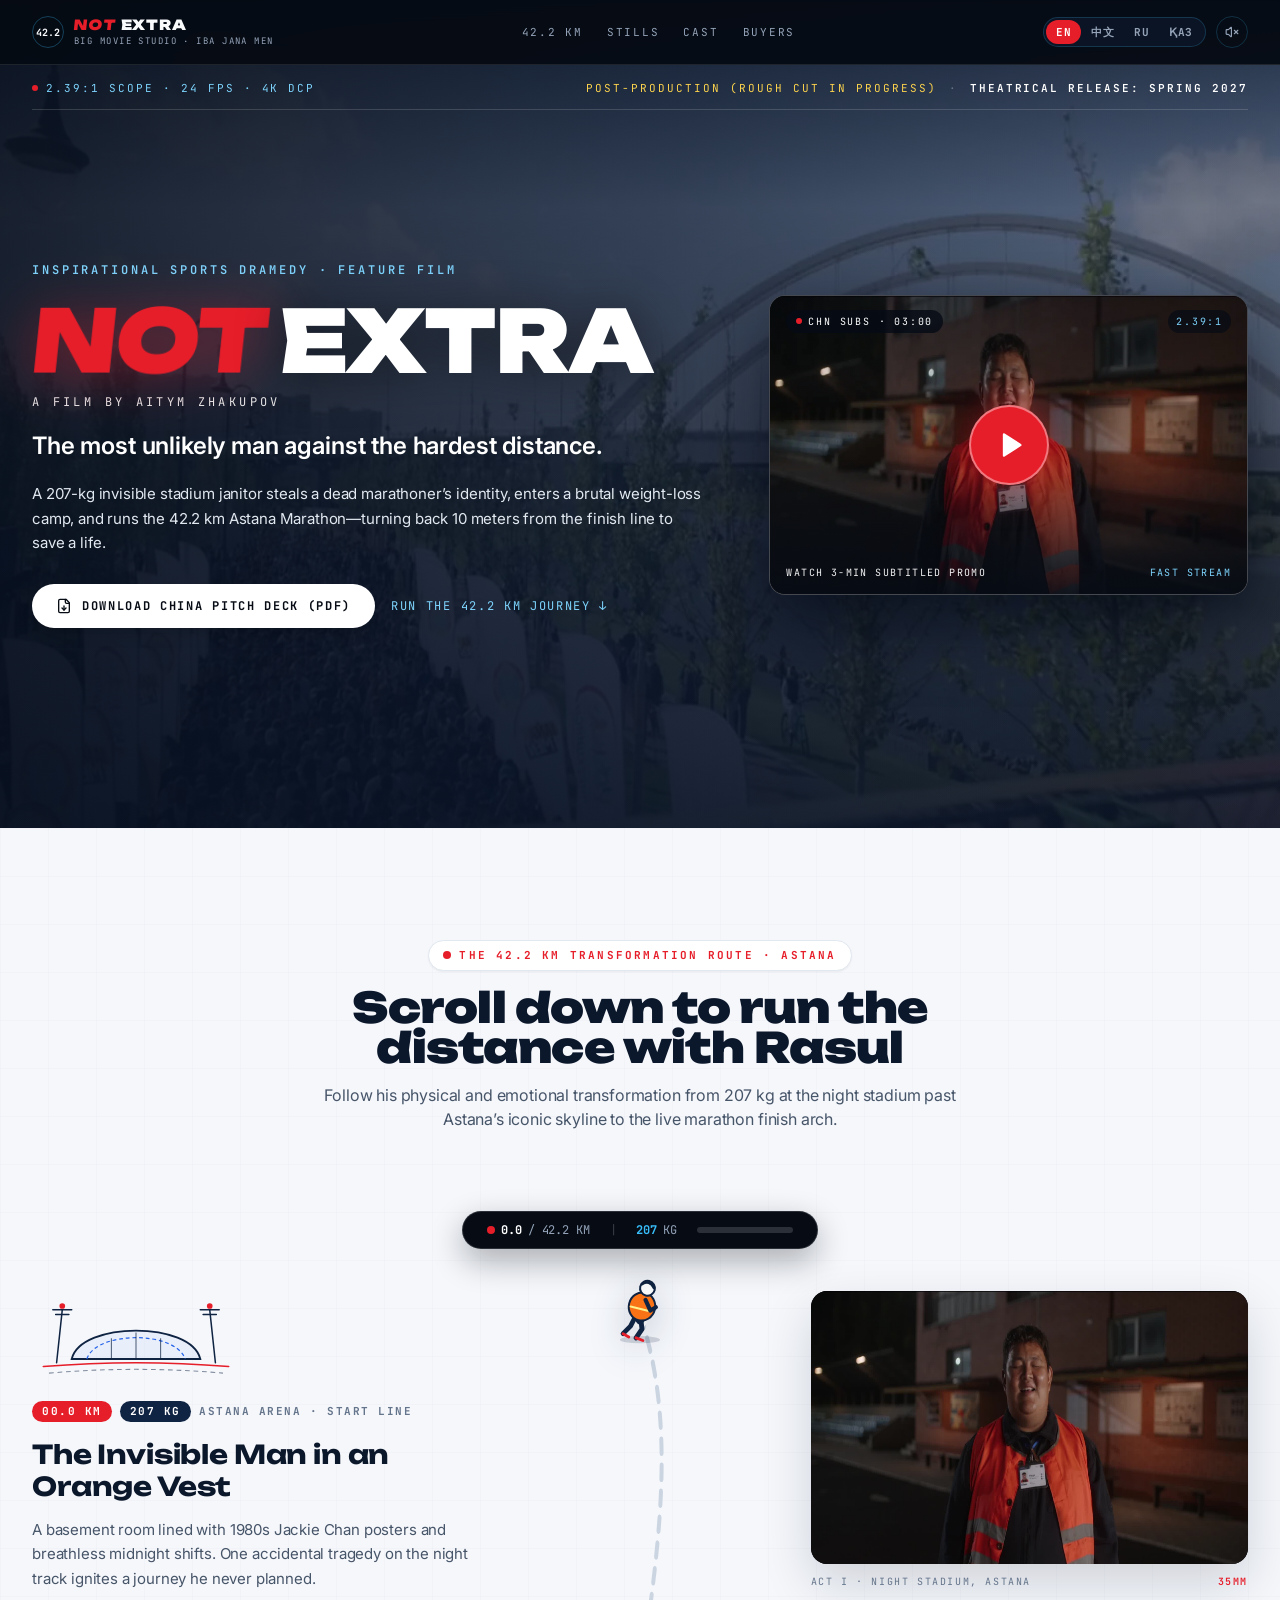
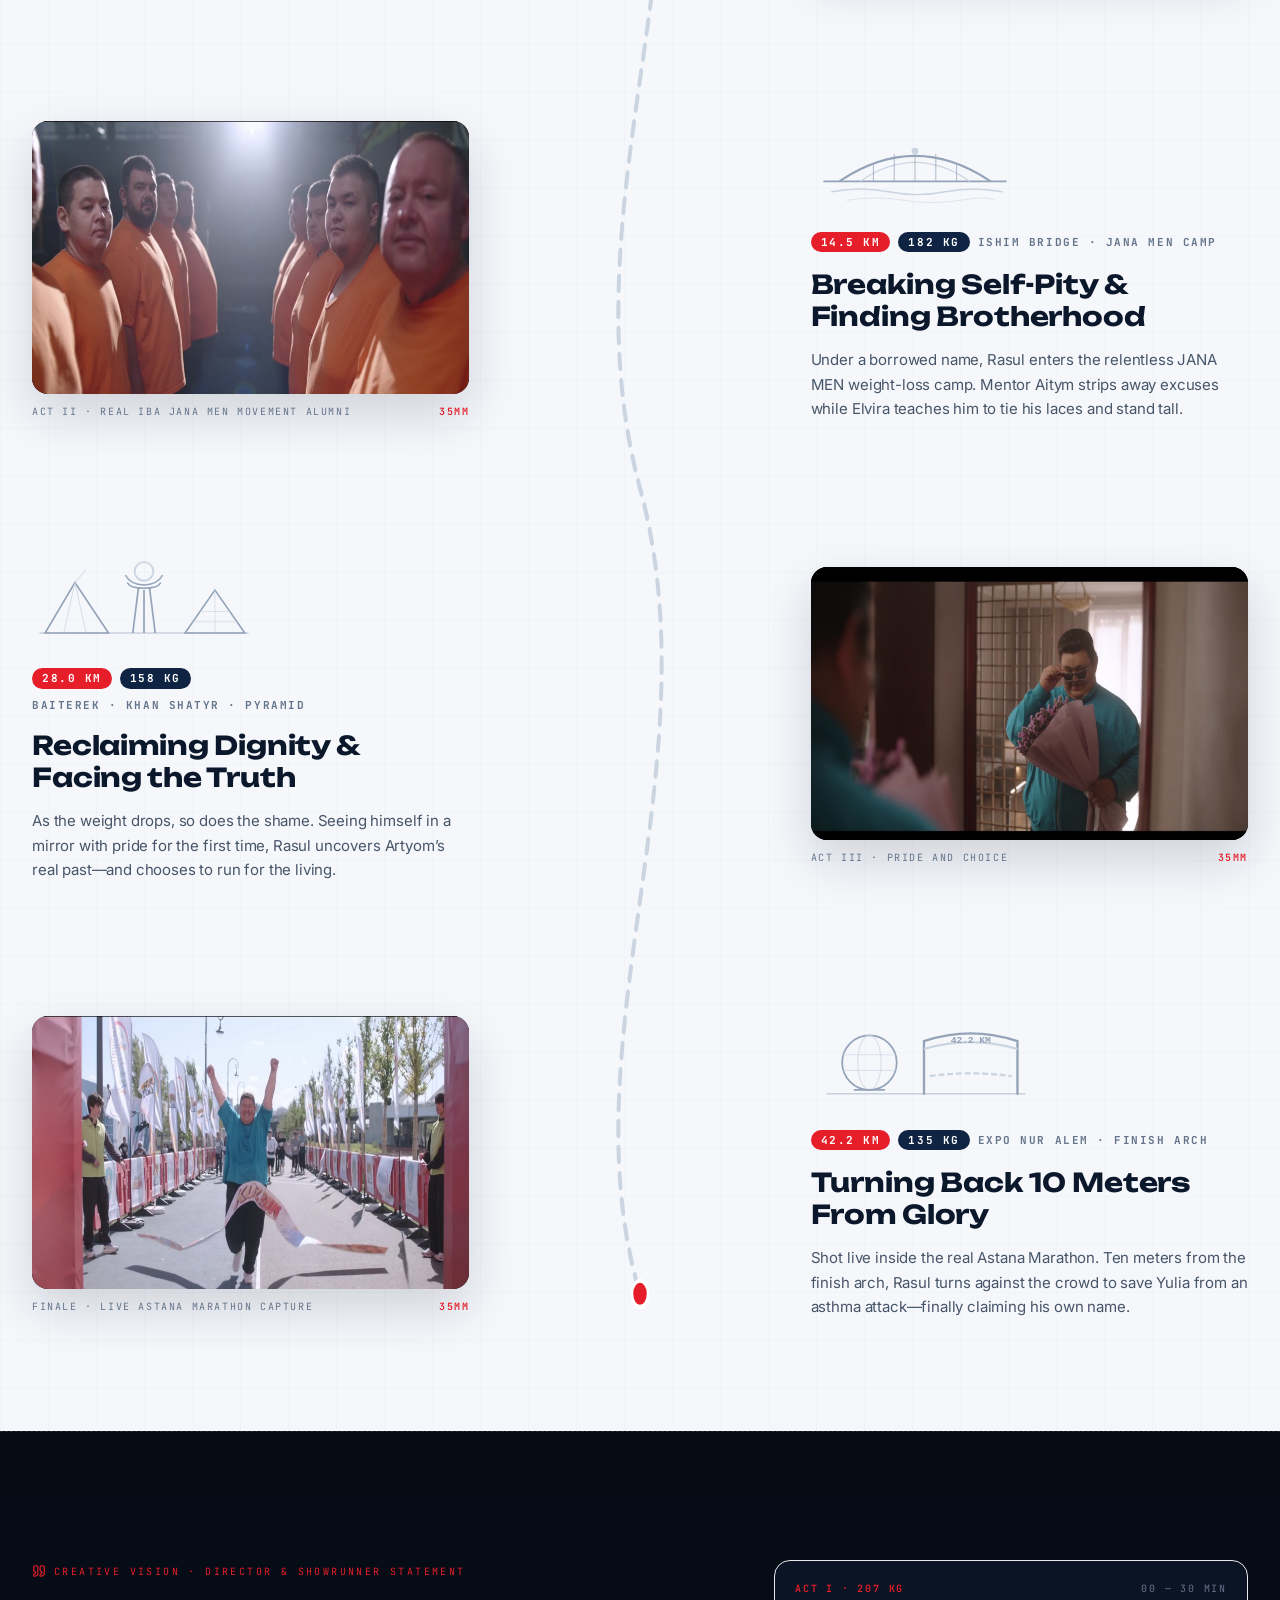
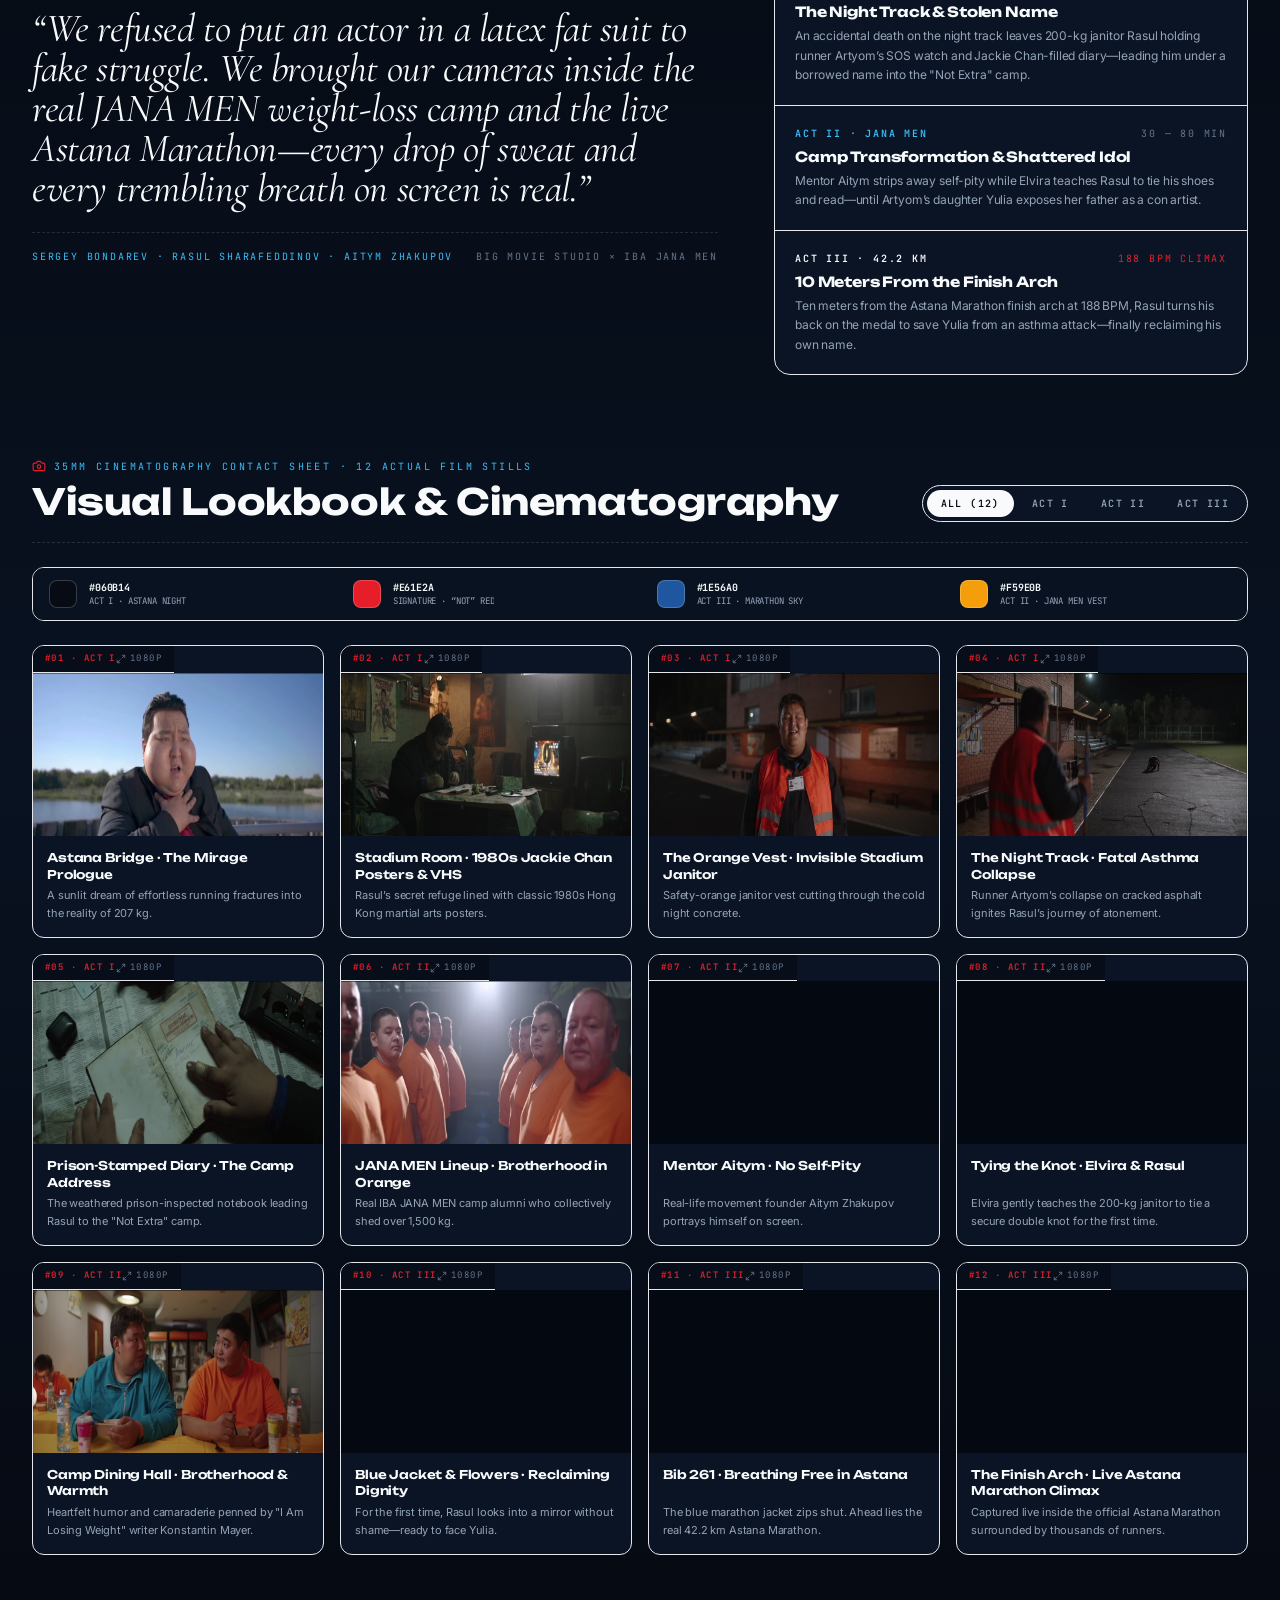
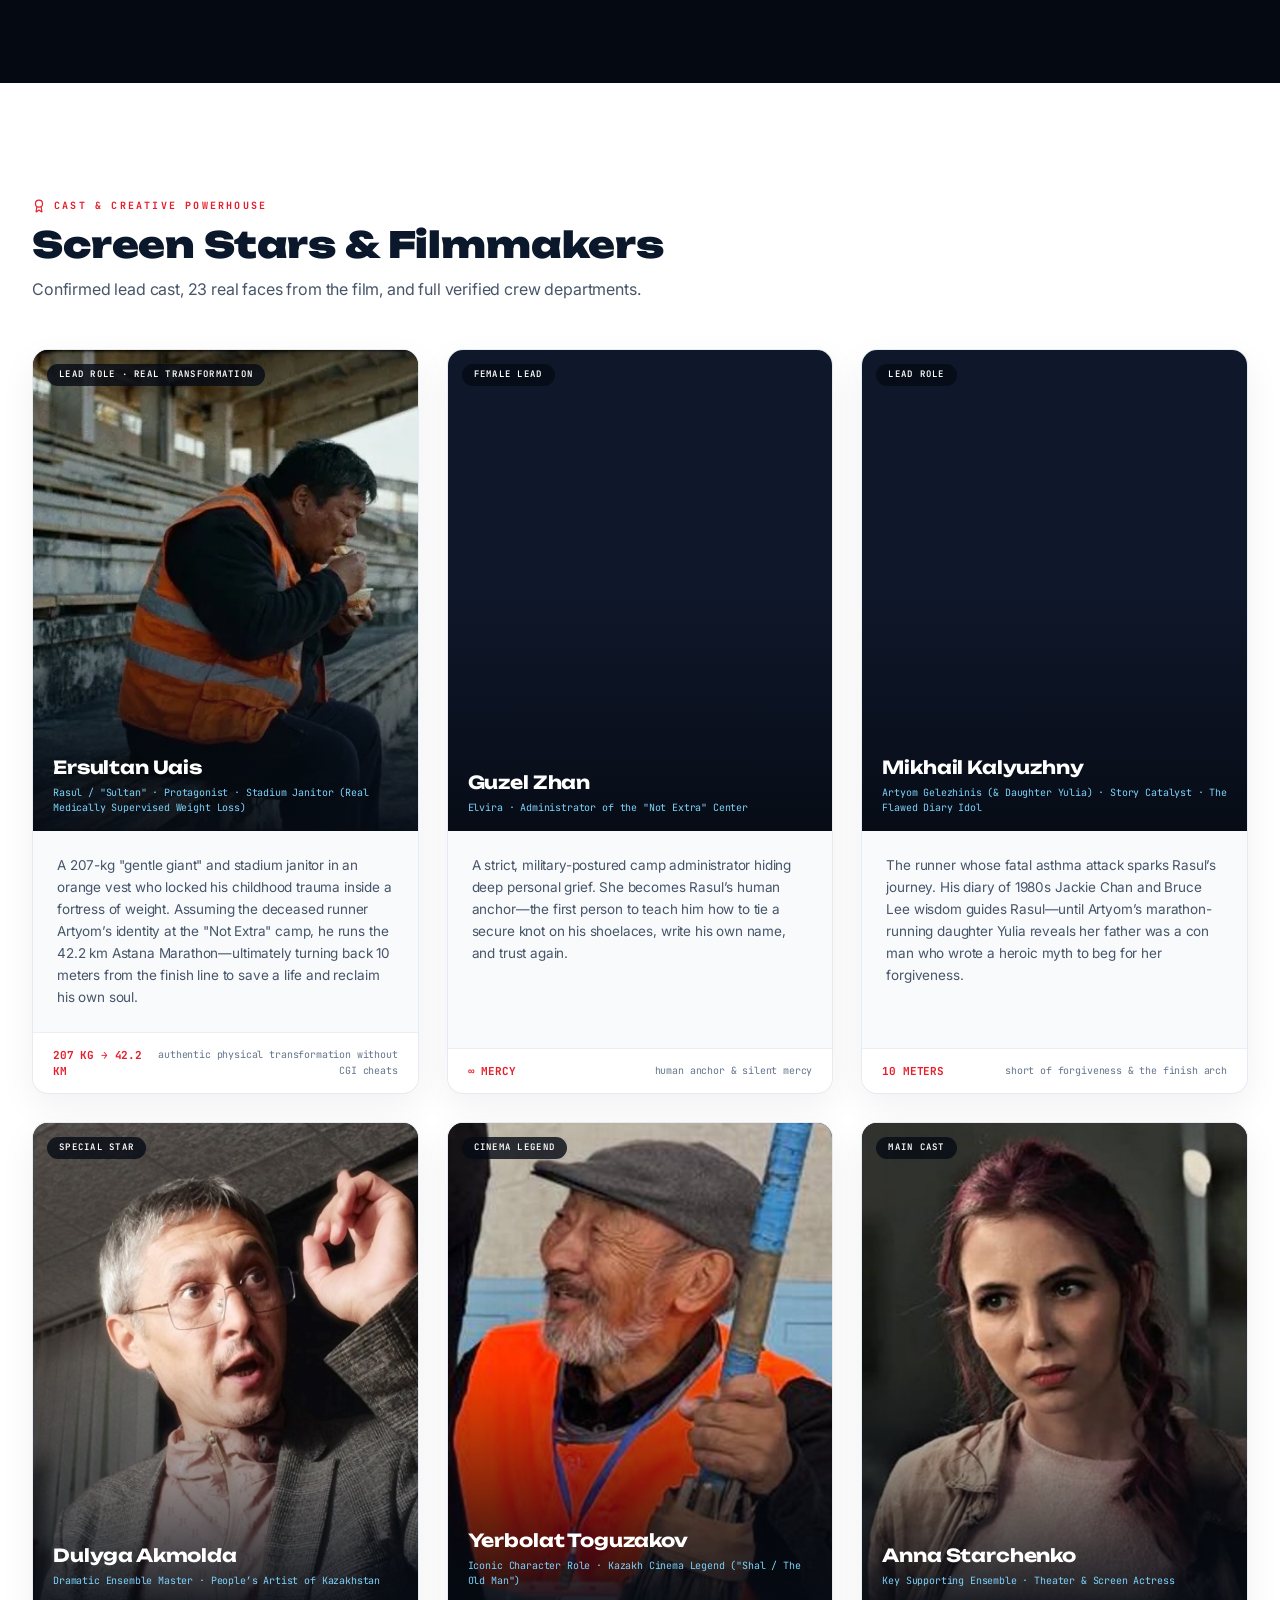
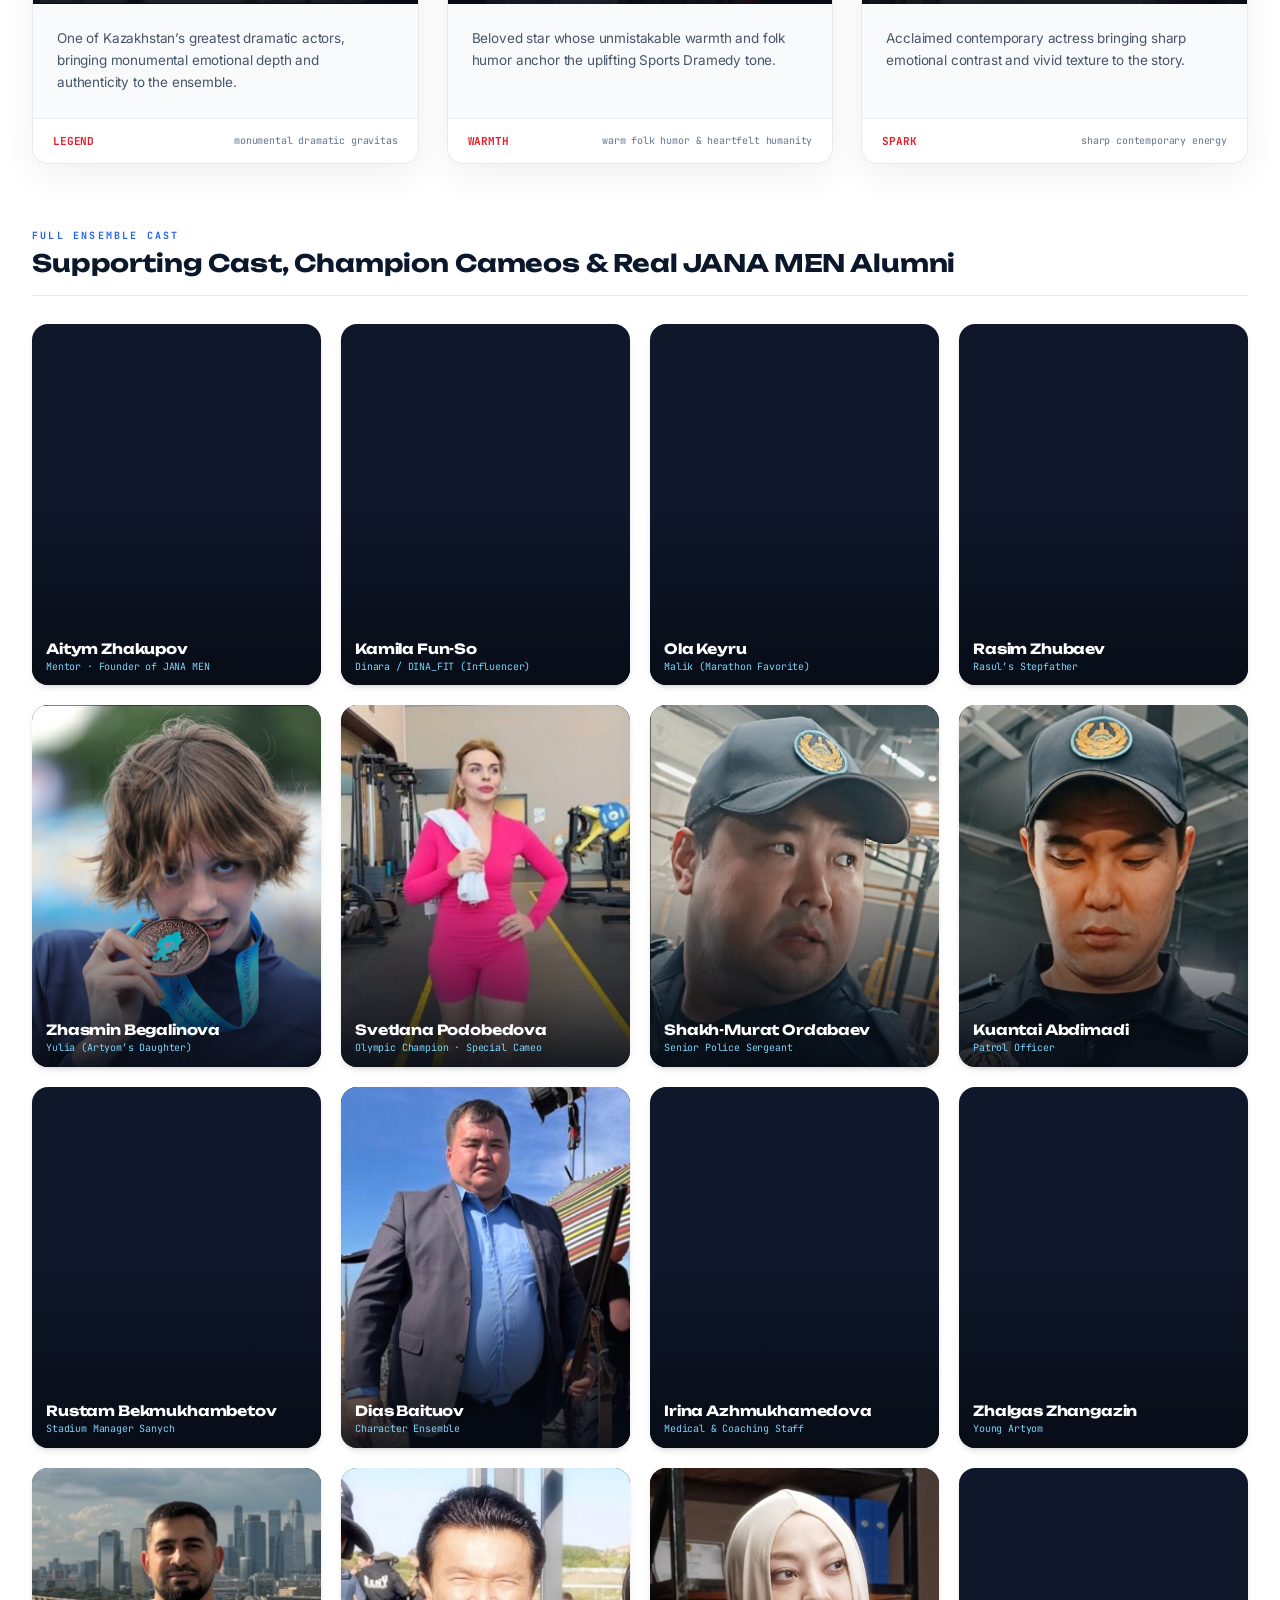
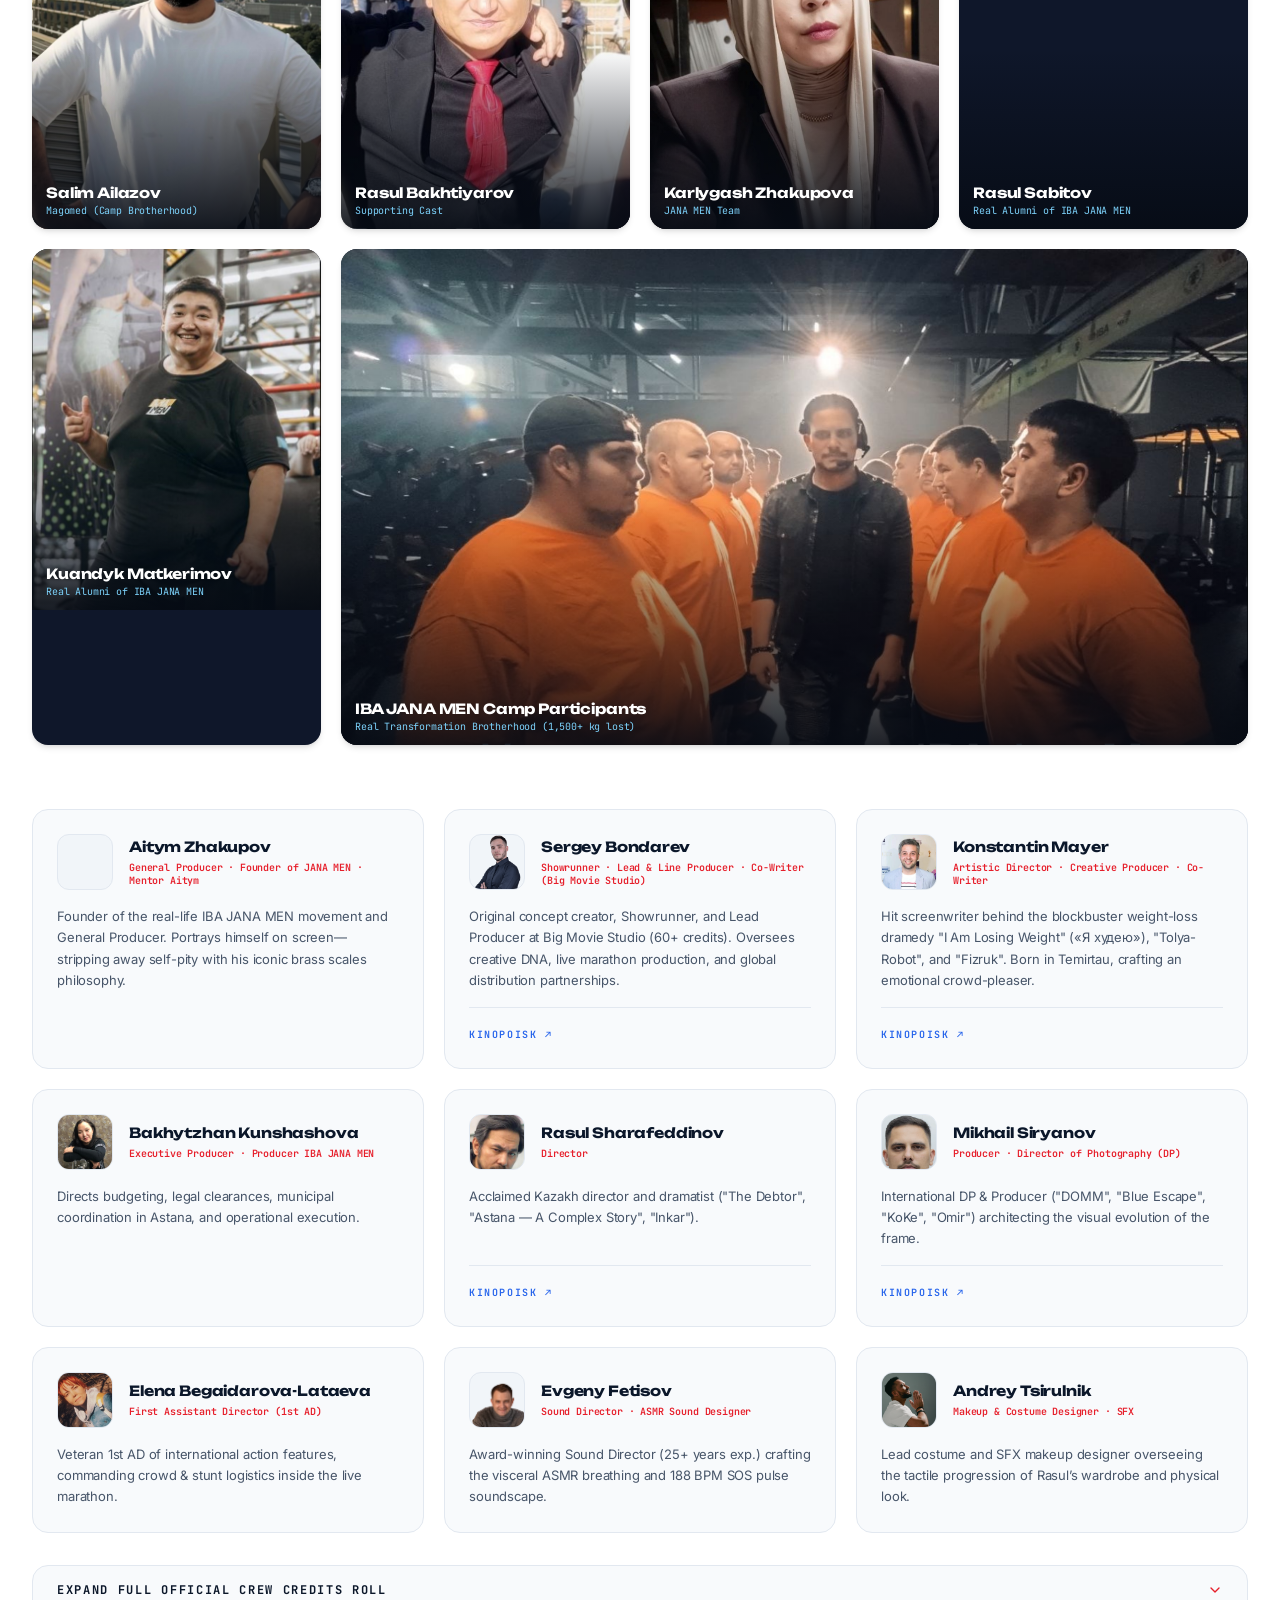
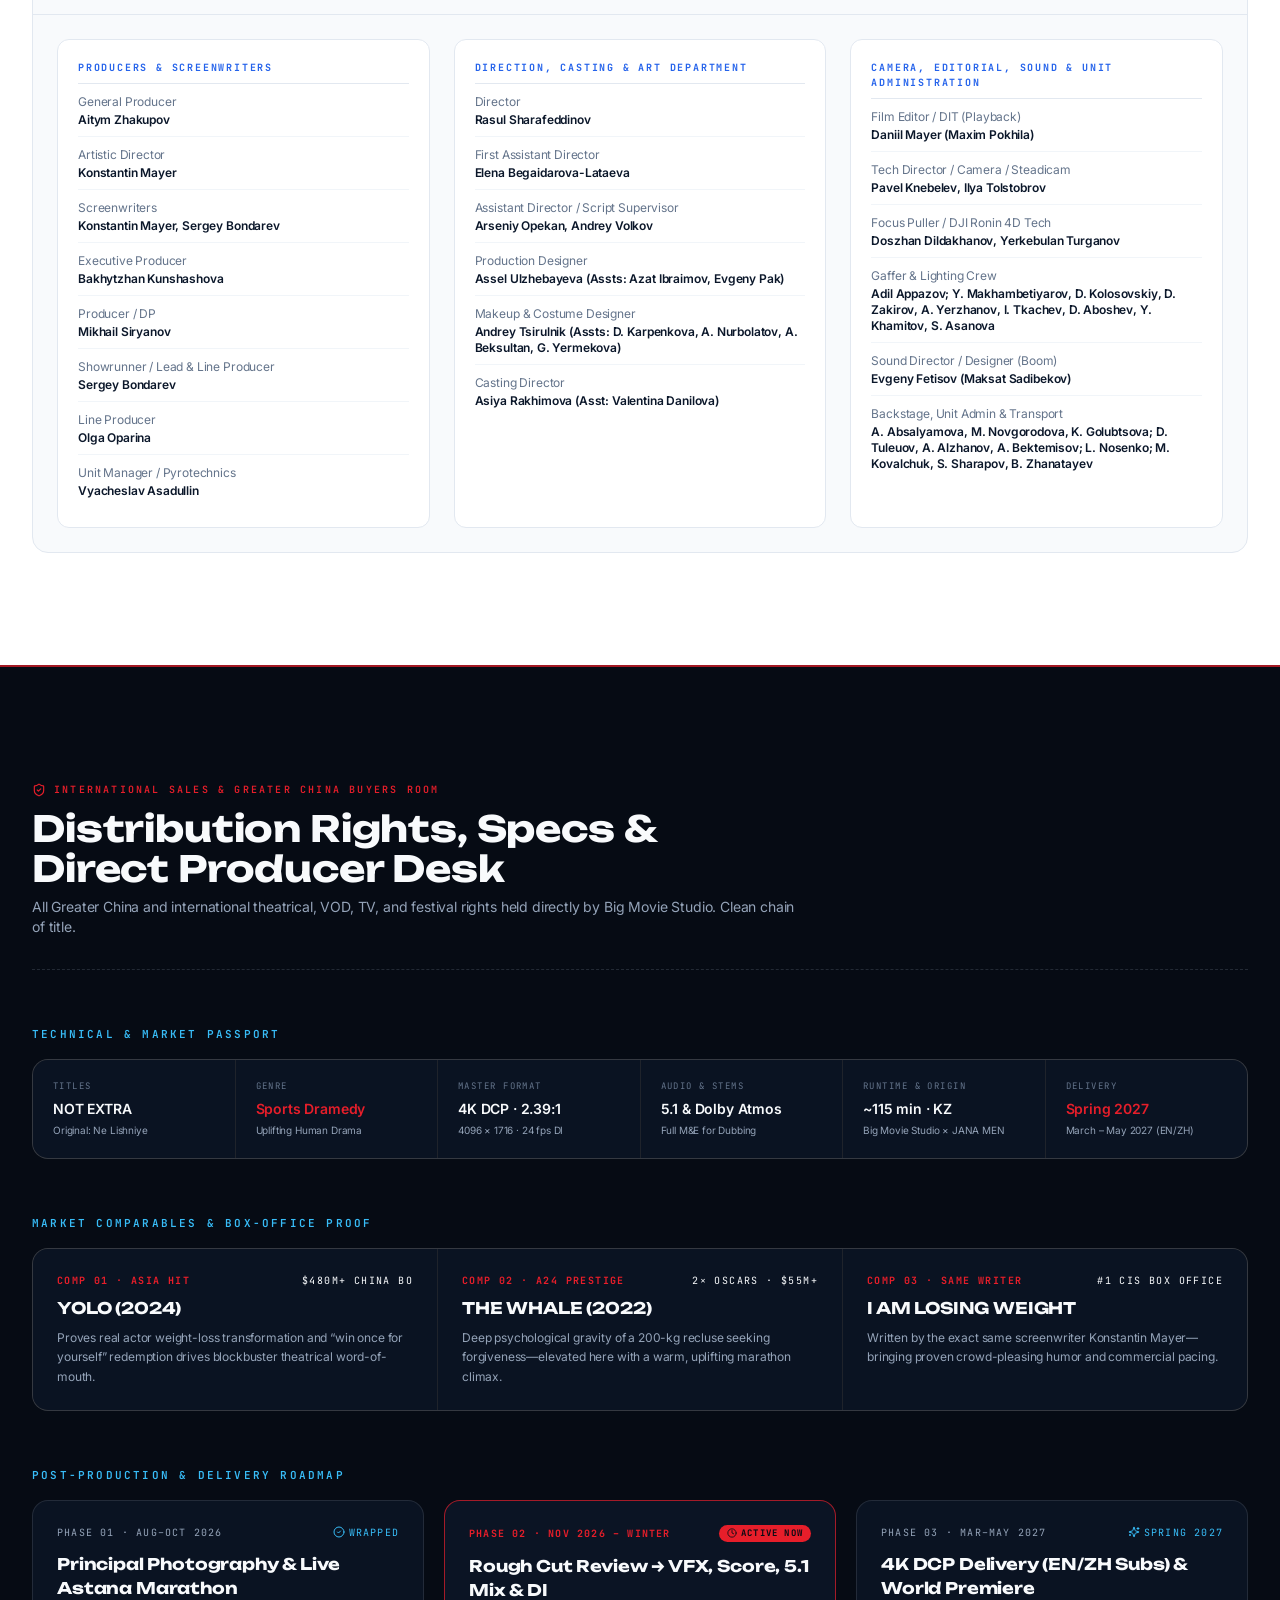
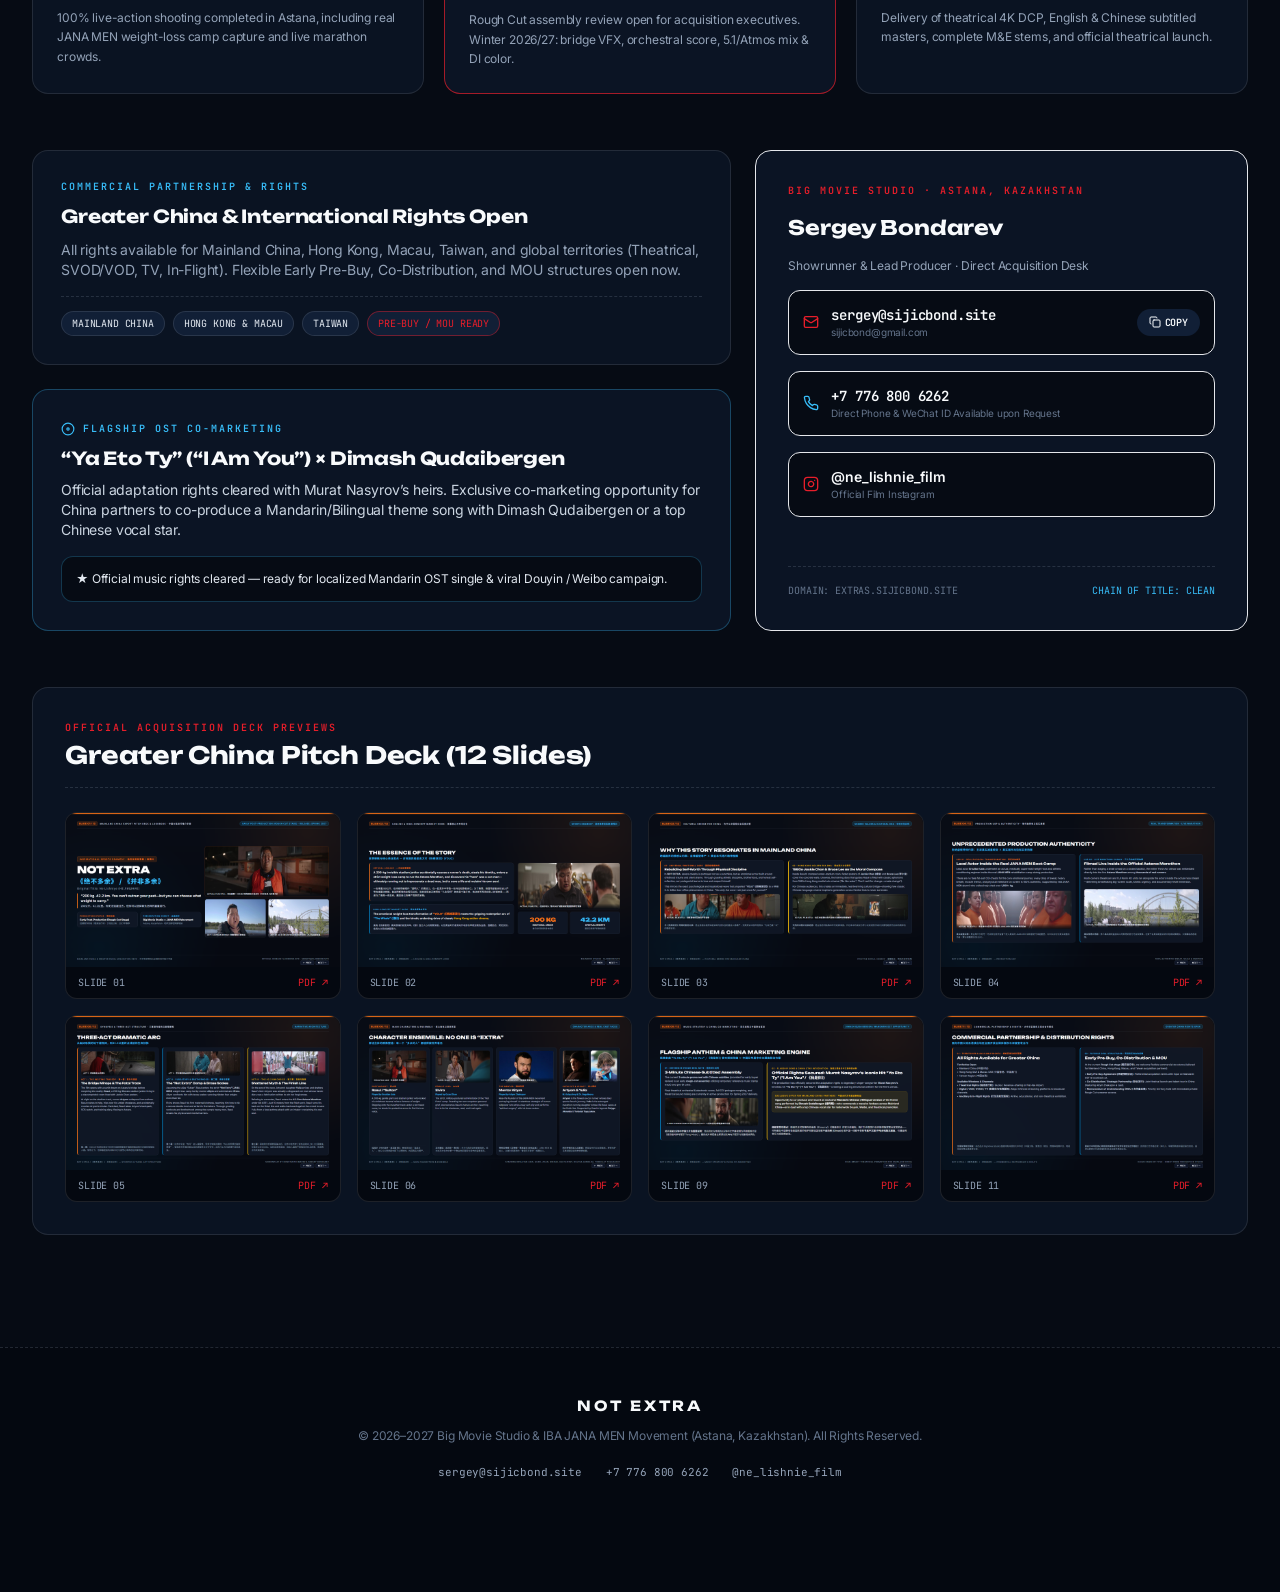
==== index.html @ 5568ee0f "feat(journey): illustrated 42.2km Astana Marathon slimming runner, fast 9.9MB promo stream, magazine" ====
<!DOCTYPE html>
<html lang="ru" class="dark scroll-smooth">
  <head>
    <meta charset="UTF-8" />
    <meta name="viewport" content="width=device-width, initial-scale=1.0" />
    <link rel="icon" type="image/svg+xml" href="data:image/svg+xml,<svg xmlns='http://www.w3.org/2000/svg' viewBox='0 0 100 100'><rect width='100' height='100' rx='18' fill='%23060B14'/><text x='50%25' y='56%25' dominant-baseline='middle' text-anchor='middle' fill='%23E61E2A' font-family='sans-serif' font-weight='900' font-size='40'>42.2</text></svg>" />
    <title>НЕ ЛИШНИЕ / АРТЫҚ ЕМЕС / NOT EXTRA / 《绝不多余》 — Official Film Website</title>
    <meta name="description" content="НЕ ЛИШНИЕ (АРТЫҚ ЕМЕС / NOT EXTRA / 《绝不多余》) — Фильм Айтыма Жакупова. 207 кг → 42.2 км. Релиз: Весна 2027. Big Movie Studio & IBA JANA MEN." />
    <meta property="og:title" content="НЕ ЛИШНИЕ / АРТЫҚ ЕМЕС / NOT EXTRA / 《绝不多余》 — Feature Film (Spring 2027)" />
    <meta property="og:description" content="Inspirational Sports Dramedy. A Film by Aitym Zhakupov. 207 kg to 42.2 km marathon. Greater China & Global Acquisition Desk." />
    <meta property="og:type" content="website" />
    <meta property="og:image" content="https://extras.sijicbond.site/stills/still_stadium_vest.jpg" />
    <meta property="og:image:width" content="1920" />
    <meta property="og:image:height" content="1080" />
    <meta name="twitter:card" content="summary_large_image" />
    <meta name="twitter:title" content="НЕ ЛИШНИЕ / АРТЫҚ ЕМЕС / NOT EXTRA / 《绝不多余》" />
    <meta name="twitter:description" content="Inspirational Sports Dramedy. 207 kg → 42.2 km. Release: Spring 2027." />
    <meta name="twitter:image" content="https://extras.sijicbond.site/stills/still_stadium_vest.jpg" />
    <link rel="preconnect" href="https://fonts.googleapis.com" />
    <link rel="preconnect" href="https://fonts.gstatic.com" crossorigin />
    <link href="https://fonts.googleapis.com/css2?family=Cormorant+Garamond:ital,wght@0,500;0,600;1,500;1,600;1,700&family=Inter:wght@300;400;500;600;700&family=JetBrains+Mono:wght@400;500;600;700&family=Noto+Sans+SC:wght@400;500;700;900&family=Unbounded:wght@500;600;700;800;900&display=swap" rel="stylesheet" />
    <script type="module" crossorigin src="./assets/index-B6b79nSZ.js"></script>
    <link rel="stylesheet" crossorigin href="./assets/index-bMJ7CZgh.css">
  </head>
  <body class="bg-[#060B14] text-[#F8FAFC] antialiased selection:bg-[#E61E2A] selection:text-white overflow-x-hidden">
    <div id="root"></div>
  </body>
</html>
---- assets/index-bMJ7CZgh.css ----
*,:before,:after{--tw-border-spacing-x: 0;--tw-border-spacing-y: 0;--tw-translate-x: 0;--tw-translate-y: 0;--tw-rotate: 0;--tw-skew-x: 0;--tw-skew-y: 0;--tw-scale-x: 1;--tw-scale-y: 1;--tw-pan-x: ;--tw-pan-y: ;--tw-pinch-zoom: ;--tw-scroll-snap-strictness: proximity;--tw-gradient-from-position: ;--tw-gradient-via-position: ;--tw-gradient-to-position: ;--tw-ordinal: ;--tw-slashed-zero: ;--tw-numeric-figure: ;--tw-numeric-spacing: ;--tw-numeric-fraction: ;--tw-ring-inset: ;--tw-ring-offset-width: 0px;--tw-ring-offset-color: #fff;--tw-ring-color: rgb(59 130 246 / .5);--tw-ring-offset-shadow: 0 0 #0000;--tw-ring-shadow: 0 0 #0000;--tw-shadow: 0 0 #0000;--tw-shadow-colored: 0 0 #0000;--tw-blur: ;--tw-brightness: ;--tw-contrast: ;--tw-grayscale: ;--tw-hue-rotate: ;--tw-invert: ;--tw-saturate: ;--tw-sepia: ;--tw-drop-shadow: ;--tw-backdrop-blur: ;--tw-backdrop-brightness: ;--tw-backdrop-contrast: ;--tw-backdrop-grayscale: ;--tw-backdrop-hue-rotate: ;--tw-backdrop-invert: ;--tw-backdrop-opacity: ;--tw-backdrop-saturate: ;--tw-backdrop-sepia: ;--tw-contain-size: ;--tw-contain-layout: ;--tw-contain-paint: ;--tw-contain-style: }::backdrop{--tw-border-spacing-x: 0;--tw-border-spacing-y: 0;--tw-translate-x: 0;--tw-translate-y: 0;--tw-rotate: 0;--tw-skew-x: 0;--tw-skew-y: 0;--tw-scale-x: 1;--tw-scale-y: 1;--tw-pan-x: ;--tw-pan-y: ;--tw-pinch-zoom: ;--tw-scroll-snap-strictness: proximity;--tw-gradient-from-position: ;--tw-gradient-via-position: ;--tw-gradient-to-position: ;--tw-ordinal: ;--tw-slashed-zero: ;--tw-numeric-figure: ;--tw-numeric-spacing: ;--tw-numeric-fraction: ;--tw-ring-inset: ;--tw-ring-offset-width: 0px;--tw-ring-offset-color: #fff;--tw-ring-color: rgb(59 130 246 / .5);--tw-ring-offset-shadow: 0 0 #0000;--tw-ring-shadow: 0 0 #0000;--tw-shadow: 0 0 #0000;--tw-shadow-colored: 0 0 #0000;--tw-blur: ;--tw-brightness: ;--tw-contrast: ;--tw-grayscale: ;--tw-hue-rotate: ;--tw-invert: ;--tw-saturate: ;--tw-sepia: ;--tw-drop-shadow: ;--tw-backdrop-blur: ;--tw-backdrop-brightness: ;--tw-backdrop-contrast: ;--tw-backdrop-grayscale: ;--tw-backdrop-hue-rotate: ;--tw-backdrop-invert: ;--tw-backdrop-opacity: ;--tw-backdrop-saturate: ;--tw-backdrop-sepia: ;--tw-contain-size: ;--tw-contain-layout: ;--tw-contain-paint: ;--tw-contain-style: }*,:before,:after{box-sizing:border-box;border-width:0;border-style:solid;border-color:#e5e7eb}:before,:after{--tw-content: ""}html,:host{line-height:1.5;-webkit-text-size-adjust:100%;-moz-tab-size:4;-o-tab-size:4;tab-size:4;font-family:Inter,system-ui,sans-serif;font-feature-settings:normal;font-variation-settings:normal;-webkit-tap-highlight-color:transparent}body{margin:0;line-height:inherit}hr{height:0;color:inherit;border-top-width:1px}abbr:where([title]){-webkit-text-decoration:underline dotted;text-decoration:underline dotted}h1,h2,h3,h4,h5,h6{font-size:inherit;font-weight:inherit}a{color:inherit;text-decoration:inherit}b,strong{font-weight:bolder}code,kbd,samp,pre{font-family:ui-monospace,SFMono-Regular,Menlo,Monaco,Consolas,Liberation Mono,Courier New,monospace;font-feature-settings:normal;font-variation-settings:normal;font-size:1em}small{font-size:80%}sub,sup{font-size:75%;line-height:0;position:relative;vertical-align:baseline}sub{bottom:-.25em}sup{top:-.5em}table{text-indent:0;border-color:inherit;border-collapse:collapse}button,input,optgroup,select,textarea{font-family:inherit;font-feature-settings:inherit;font-variation-settings:inherit;font-size:100%;font-weight:inherit;line-height:inherit;letter-spacing:inherit;color:inherit;margin:0;padding:0}button,select{text-transform:none}button,input:where([type=button]),input:where([type=reset]),input:where([type=submit]){-webkit-appearance:button;background-color:transparent;background-image:none}:-moz-focusring{outline:auto}:-moz-ui-invalid{box-shadow:none}progress{vertical-align:baseline}::-webkit-inner-spin-button,::-webkit-outer-spin-button{height:auto}[type=search]{-webkit-appearance:textfield;outline-offset:-2px}::-webkit-search-decoration{-webkit-appearance:none}::-webkit-file-upload-button{-webkit-appearance:button;font:inherit}summary{display:list-item}blockquote,dl,dd,h1,h2,h3,h4,h5,h6,hr,figure,p,pre{margin:0}fieldset{margin:0;padding:0}legend{padding:0}ol,ul,menu{list-style:none;margin:0;padding:0}dialog{padding:0}textarea{resize:vertical}input::-moz-placeholder,textarea::-moz-placeholder{opacity:1;color:#9ca3af}input::placeholder,textarea::placeholder{opacity:1;color:#9ca3af}button,[role=button]{cursor:pointer}:disabled{cursor:default}img,svg,video,canvas,audio,iframe,embed,object{display:block;vertical-align:middle}img,video{max-width:100%;height:auto}[hidden]:where(:not([hidden=until-found])){display:none}body{background-color:var(--bg-void);color:var(--ink-white);font-family:Inter,Noto Sans SC,system-ui,-apple-system,sans-serif;letter-spacing:-.01em}.pointer-events-none{pointer-events:none}.invisible{visibility:hidden}.collapse{visibility:collapse}.fixed{position:fixed}.absolute{position:absolute}.relative{position:relative}.sticky{position:sticky}.inset-0{top:0;right:0;bottom:0;left:0}.inset-x-0{left:0;right:0}.-left-2\.5{left:-.625rem}.bottom-0{bottom:0}.bottom-2{bottom:.5rem}.bottom-3{bottom:.75rem}.bottom-3\.5{bottom:.875rem}.bottom-4{bottom:1rem}.left-0{left:0}.left-1\/2{left:50%}.left-3{left:.75rem}.left-3\.5{left:.875rem}.left-4{left:1rem}.left-5{left:1.25rem}.right-0{right:0}.right-3{right:.75rem}.right-3\.5{right:.875rem}.right-4{right:1rem}.right-5{right:1.25rem}.top-0{top:0}.top-1\/2{top:50%}.top-2{top:.5rem}.top-20{top:5rem}.top-3\.5{top:.875rem}.z-10{z-index:10}.z-20{z-index:20}.z-30{z-index:30}.z-50{z-index:50}.z-\[5\]{z-index:5}.col-span-2{grid-column:span 2 / span 2}.mx-auto{margin-left:auto;margin-right:auto}.my-auto{margin-top:auto;margin-bottom:auto}.-ml-10{margin-left:-2.5rem}.-mt-12{margin-top:-3rem}.-mt-8{margin-top:-2rem}.mb-1{margin-bottom:.25rem}.mb-1\.5{margin-bottom:.375rem}.mb-10{margin-bottom:2.5rem}.mb-12{margin-bottom:3rem}.mb-14{margin-bottom:3.5rem}.mb-16{margin-bottom:4rem}.mb-2{margin-bottom:.5rem}.mb-2\.5{margin-bottom:.625rem}.mb-3{margin-bottom:.75rem}.mb-4{margin-bottom:1rem}.mb-5{margin-bottom:1.25rem}.mb-6{margin-bottom:1.5rem}.mb-7{margin-bottom:1.75rem}.mb-8{margin-bottom:2rem}.ml-1{margin-left:.25rem}.ml-3{margin-left:.75rem}.mr-1{margin-right:.25rem}.mr-2{margin-right:.5rem}.mr-3{margin-right:.75rem}.mt-0\.5{margin-top:.125rem}.mt-1{margin-top:.25rem}.mt-1\.5{margin-top:.375rem}.mt-2\.5{margin-top:.625rem}.mt-4{margin-top:1rem}.mt-6{margin-top:1.5rem}.line-clamp-2{overflow:hidden;display:-webkit-box;-webkit-box-orient:vertical;-webkit-line-clamp:2}.block{display:block}.inline-block{display:inline-block}.flex{display:flex}.inline-flex{display:inline-flex}.grid{display:grid}.hidden{display:none}.aspect-\[16\/10\]{aspect-ratio:16/10}.aspect-\[4\/5\]{aspect-ratio:4/5}.aspect-video{aspect-ratio:16 / 9}.h-1{height:.25rem}.h-1\.5{height:.375rem}.h-10{height:2.5rem}.h-12{height:3rem}.h-14{height:3.5rem}.h-16{height:4rem}.h-2{height:.5rem}.h-2\.5{height:.625rem}.h-3{height:.75rem}.h-3\.5{height:.875rem}.h-4{height:1rem}.h-5{height:1.25rem}.h-6{height:1.5rem}.h-7{height:1.75rem}.h-8{height:2rem}.h-9{height:2.25rem}.h-auto{height:auto}.h-full{height:100%}.min-h-\[240px\]{min-height:240px}.min-h-\[290px\]{min-height:290px}.min-h-\[92vh\]{min-height:92vh}.min-h-screen{min-height:100vh}.w-0\.5{width:.125rem}.w-1\.5{width:.375rem}.w-10{width:2.5rem}.w-12{width:3rem}.w-14{width:3.5rem}.w-16{width:4rem}.w-2{width:.5rem}.w-2\.5{width:.625rem}.w-24{width:6rem}.w-3{width:.75rem}.w-3\.5{width:.875rem}.w-4{width:1rem}.w-40{width:10rem}.w-44{width:11rem}.w-48{width:12rem}.w-5{width:1.25rem}.w-6{width:1.5rem}.w-7{width:1.75rem}.w-8{width:2rem}.w-9{width:2.25rem}.w-\[200px\]{width:200px}.w-full{width:100%}.min-w-0{min-width:0px}.max-w-2xl{max-width:42rem}.max-w-3xl{max-width:48rem}.max-w-5xl{max-width:64rem}.max-w-\[1320px\]{max-width:1320px}.max-w-\[1340px\]{max-width:1340px}.max-w-\[1380px\]{max-width:1380px}.max-w-md{max-width:28rem}.flex-1{flex:1 1 0%}.flex-shrink-0{flex-shrink:0}.-translate-x-1\/2{--tw-translate-x: -50%;transform:translate(var(--tw-translate-x),var(--tw-translate-y)) rotate(var(--tw-rotate)) skew(var(--tw-skew-x)) skewY(var(--tw-skew-y)) scaleX(var(--tw-scale-x)) scaleY(var(--tw-scale-y))}.-translate-y-1\/2{--tw-translate-y: -50%;transform:translate(var(--tw-translate-x),var(--tw-translate-y)) rotate(var(--tw-rotate)) skew(var(--tw-skew-x)) skewY(var(--tw-skew-y)) scaleX(var(--tw-scale-x)) scaleY(var(--tw-scale-y))}.-skew-x-6{--tw-skew-x: -6deg;transform:translate(var(--tw-translate-x),var(--tw-translate-y)) rotate(var(--tw-rotate)) skew(var(--tw-skew-x)) skewY(var(--tw-skew-y)) scaleX(var(--tw-scale-x)) scaleY(var(--tw-scale-y))}.transform{transform:translate(var(--tw-translate-x),var(--tw-translate-y)) rotate(var(--tw-rotate)) skew(var(--tw-skew-x)) skewY(var(--tw-skew-y)) scaleX(var(--tw-scale-x)) scaleY(var(--tw-scale-y))}@keyframes spin{to{transform:rotate(360deg)}}.animate-spin{animation:spin 1s linear infinite}.cursor-crosshair{cursor:crosshair}.cursor-pointer{cursor:pointer}.select-none{-webkit-user-select:none;-moz-user-select:none;user-select:none}.resize{resize:both}.grid-cols-1{grid-template-columns:repeat(1,minmax(0,1fr))}.grid-cols-2{grid-template-columns:repeat(2,minmax(0,1fr))}.flex-col{flex-direction:column}.flex-wrap{flex-wrap:wrap}.items-start{align-items:flex-start}.items-center{align-items:center}.items-stretch{align-items:stretch}.justify-center{justify-content:center}.justify-between{justify-content:space-between}.gap-1{gap:.25rem}.gap-1\.5{gap:.375rem}.gap-10{gap:2.5rem}.gap-2{gap:.5rem}.gap-2\.5{gap:.625rem}.gap-3{gap:.75rem}.gap-4{gap:1rem}.gap-5{gap:1.25rem}.gap-6{gap:1.5rem}.gap-7{gap:1.75rem}.gap-8{gap:2rem}.gap-px{gap:1px}.gap-x-6{-moz-column-gap:1.5rem;column-gap:1.5rem}.gap-y-2{row-gap:.5rem}.space-y-14>:not([hidden])~:not([hidden]){--tw-space-y-reverse: 0;margin-top:calc(3.5rem * calc(1 - var(--tw-space-y-reverse)));margin-bottom:calc(3.5rem * var(--tw-space-y-reverse))}.space-y-16>:not([hidden])~:not([hidden]){--tw-space-y-reverse: 0;margin-top:calc(4rem * calc(1 - var(--tw-space-y-reverse)));margin-bottom:calc(4rem * var(--tw-space-y-reverse))}.space-y-2>:not([hidden])~:not([hidden]){--tw-space-y-reverse: 0;margin-top:calc(.5rem * calc(1 - var(--tw-space-y-reverse)));margin-bottom:calc(.5rem * var(--tw-space-y-reverse))}.space-y-2\.5>:not([hidden])~:not([hidden]){--tw-space-y-reverse: 0;margin-top:calc(.625rem * calc(1 - var(--tw-space-y-reverse)));margin-bottom:calc(.625rem * var(--tw-space-y-reverse))}.space-y-20>:not([hidden])~:not([hidden]){--tw-space-y-reverse: 0;margin-top:calc(5rem * calc(1 - var(--tw-space-y-reverse)));margin-bottom:calc(5rem * var(--tw-space-y-reverse))}.space-y-3>:not([hidden])~:not([hidden]){--tw-space-y-reverse: 0;margin-top:calc(.75rem * calc(1 - var(--tw-space-y-reverse)));margin-bottom:calc(.75rem * var(--tw-space-y-reverse))}.space-y-4>:not([hidden])~:not([hidden]){--tw-space-y-reverse: 0;margin-top:calc(1rem * calc(1 - var(--tw-space-y-reverse)));margin-bottom:calc(1rem * var(--tw-space-y-reverse))}.space-y-5>:not([hidden])~:not([hidden]){--tw-space-y-reverse: 0;margin-top:calc(1.25rem * calc(1 - var(--tw-space-y-reverse)));margin-bottom:calc(1.25rem * var(--tw-space-y-reverse))}.space-y-6>:not([hidden])~:not([hidden]){--tw-space-y-reverse: 0;margin-top:calc(1.5rem * calc(1 - var(--tw-space-y-reverse)));margin-bottom:calc(1.5rem * var(--tw-space-y-reverse))}.divide-y>:not([hidden])~:not([hidden]){--tw-divide-y-reverse: 0;border-top-width:calc(1px * calc(1 - var(--tw-divide-y-reverse)));border-bottom-width:calc(1px * var(--tw-divide-y-reverse))}.self-start{align-self:flex-start}.overflow-hidden{overflow:hidden}.overflow-visible{overflow:visible}.overflow-x-hidden{overflow-x:hidden}.scroll-smooth{scroll-behavior:smooth}.truncate{overflow:hidden;text-overflow:ellipsis;white-space:nowrap}.whitespace-nowrap{white-space:nowrap}.rounded-2xl{border-radius:1rem}.rounded-full{border-radius:9999px}.rounded-lg{border-radius:.5rem}.rounded-xl{border-radius:.75rem}.border{border-width:1px}.border-2{border-width:2px}.border-b{border-bottom-width:1px}.border-t{border-top-width:1px}.border-t-2{border-top-width:2px}.border-\[\#38BDF8\]\/20{border-color:#38bdf833}.border-\[\#38BDF8\]\/25{border-color:#38bdf840}.border-\[\#38BDF8\]\/30{border-color:#38bdf84d}.border-\[\#E61E2A\]{--tw-border-opacity: 1;border-color:rgb(230 30 42 / var(--tw-border-opacity, 1))}.border-\[\#E61E2A\]\/45{border-color:#e61e2a73}.border-\[\#E61E2A\]\/70{border-color:#e61e2ab3}.border-\[\#E61E2A\]\/85{border-color:#e61e2ad9}.border-\[\#F8FAFC\]\/10{border-color:#f8fafc1a}.border-slate-100{--tw-border-opacity: 1;border-color:rgb(241 245 249 / var(--tw-border-opacity, 1))}.border-slate-200{--tw-border-opacity: 1;border-color:rgb(226 232 240 / var(--tw-border-opacity, 1))}.border-slate-200\/70{border-color:#e2e8f0b3}.border-slate-200\/80{border-color:#e2e8f0cc}.border-white\/10{border-color:#ffffff1a}.border-white\/15{border-color:#ffffff26}.border-white\/20{border-color:#fff3}.border-white\/25{border-color:#ffffff40}.border-white\/40{border-color:#fff6}.bg-\[\#03060C\]\/95{background-color:#03060cf2}.bg-\[\#040810\]{--tw-bg-opacity: 1;background-color:rgb(4 8 16 / var(--tw-bg-opacity, 1))}.bg-\[\#060B14\]{--tw-bg-opacity: 1;background-color:rgb(6 11 20 / var(--tw-bg-opacity, 1))}.bg-\[\#060B14\]\/70{background-color:#060b14b3}.bg-\[\#060B14\]\/80{background-color:#060b14cc}.bg-\[\#060B14\]\/85{background-color:#060b14d9}.bg-\[\#060B14\]\/95{background-color:#060b14f2}.bg-\[\#070D19\]{--tw-bg-opacity: 1;background-color:rgb(7 13 25 / var(--tw-bg-opacity, 1))}.bg-\[\#070E1B\]{--tw-bg-opacity: 1;background-color:rgb(7 14 27 / var(--tw-bg-opacity, 1))}.bg-\[\#081529\]{--tw-bg-opacity: 1;background-color:rgb(8 21 41 / var(--tw-bg-opacity, 1))}.bg-\[\#091221\]{--tw-bg-opacity: 1;background-color:rgb(9 18 33 / var(--tw-bg-opacity, 1))}.bg-\[\#0A1322\]{--tw-bg-opacity: 1;background-color:rgb(10 19 34 / var(--tw-bg-opacity, 1))}.bg-\[\#0B1424\]{--tw-bg-opacity: 1;background-color:rgb(11 20 36 / var(--tw-bg-opacity, 1))}.bg-\[\#0F2342\]{--tw-bg-opacity: 1;background-color:rgb(15 35 66 / var(--tw-bg-opacity, 1))}.bg-\[\#111F36\]{--tw-bg-opacity: 1;background-color:rgb(17 31 54 / var(--tw-bg-opacity, 1))}.bg-\[\#1D080D\]{--tw-bg-opacity: 1;background-color:rgb(29 8 13 / var(--tw-bg-opacity, 1))}.bg-\[\#E61E2A\]{--tw-bg-opacity: 1;background-color:rgb(230 30 42 / var(--tw-bg-opacity, 1))}.bg-\[\#E61E2A\]\/15{background-color:#e61e2a26}.bg-\[\#F5F7FB\]{--tw-bg-opacity: 1;background-color:rgb(245 247 251 / var(--tw-bg-opacity, 1))}.bg-\[\#F8FAFC\]{--tw-bg-opacity: 1;background-color:rgb(248 250 252 / var(--tw-bg-opacity, 1))}.bg-\[\#F8FAFC\]\/10{background-color:#f8fafc1a}.bg-black{--tw-bg-opacity: 1;background-color:rgb(0 0 0 / var(--tw-bg-opacity, 1))}.bg-black\/30{background-color:#0000004d}.bg-black\/40{background-color:#0006}.bg-black\/95{background-color:#000000f2}.bg-sky-400\/50{background-color:#38bdf880}.bg-slate-100{--tw-bg-opacity: 1;background-color:rgb(241 245 249 / var(--tw-bg-opacity, 1))}.bg-slate-300{--tw-bg-opacity: 1;background-color:rgb(203 213 225 / var(--tw-bg-opacity, 1))}.bg-slate-900{--tw-bg-opacity: 1;background-color:rgb(15 23 42 / var(--tw-bg-opacity, 1))}.bg-transparent{background-color:transparent}.bg-white{--tw-bg-opacity: 1;background-color:rgb(255 255 255 / var(--tw-bg-opacity, 1))}.bg-white\/10{background-color:#ffffff1a}.bg-white\/15{background-color:#ffffff26}.bg-white\/20{background-color:#fff3}.bg-white\/5{background-color:#ffffff0d}.bg-gradient-to-b{background-image:linear-gradient(to bottom,var(--tw-gradient-stops))}.bg-gradient-to-t{background-image:linear-gradient(to top,var(--tw-gradient-stops))}.from-\[\#060B14\]{--tw-gradient-from: #060B14 var(--tw-gradient-from-position);--tw-gradient-to: rgb(6 11 20 / 0) var(--tw-gradient-to-position);--tw-gradient-stops: var(--tw-gradient-from), var(--tw-gradient-to)}.from-\[\#060B14\]\/90{--tw-gradient-from: rgb(6 11 20 / .9) var(--tw-gradient-from-position);--tw-gradient-to: rgb(6 11 20 / 0) var(--tw-gradient-to-position);--tw-gradient-stops: var(--tw-gradient-from), var(--tw-gradient-to)}.from-black\/95{--tw-gradient-from: rgb(0 0 0 / .95) var(--tw-gradient-from-position);--tw-gradient-to: rgb(0 0 0 / 0) var(--tw-gradient-to-position);--tw-gradient-stops: var(--tw-gradient-from), var(--tw-gradient-to)}.via-\[\#091221\]{--tw-gradient-to: rgb(9 18 33 / 0) var(--tw-gradient-to-position);--tw-gradient-stops: var(--tw-gradient-from), #091221 var(--tw-gradient-via-position), var(--tw-gradient-to)}.via-black\/65{--tw-gradient-to: rgb(0 0 0 / 0) var(--tw-gradient-to-position);--tw-gradient-stops: var(--tw-gradient-from), rgb(0 0 0 / .65) var(--tw-gradient-via-position), var(--tw-gradient-to)}.via-transparent{--tw-gradient-to: rgb(0 0 0 / 0) var(--tw-gradient-to-position);--tw-gradient-stops: var(--tw-gradient-from), transparent var(--tw-gradient-via-position), var(--tw-gradient-to)}.to-\[\#050911\]{--tw-gradient-to: #050911 var(--tw-gradient-to-position)}.to-\[\#060B14\]\/30{--tw-gradient-to: rgb(6 11 20 / .3) var(--tw-gradient-to-position)}.to-transparent{--tw-gradient-to: transparent var(--tw-gradient-to-position)}.fill-current{fill:currentColor}.object-contain{-o-object-fit:contain;object-fit:contain}.object-cover{-o-object-fit:cover;object-fit:cover}.object-center{-o-object-position:center;object-position:center}.object-top{-o-object-position:top;object-position:top}.p-0\.5{padding:.125rem}.p-1{padding:.25rem}.p-1\.5{padding:.375rem}.p-2{padding:.5rem}.p-3{padding:.75rem}.p-3\.5{padding:.875rem}.p-4{padding:1rem}.p-5{padding:1.25rem}.p-6{padding:1.5rem}.p-8{padding:2rem}.px-1{padding-left:.25rem;padding-right:.25rem}.px-2{padding-left:.5rem;padding-right:.5rem}.px-2\.5{padding-left:.625rem;padding-right:.625rem}.px-3{padding-left:.75rem;padding-right:.75rem}.px-3\.5{padding-left:.875rem;padding-right:.875rem}.px-4{padding-left:1rem;padding-right:1rem}.px-5{padding-left:1.25rem;padding-right:1.25rem}.px-6{padding-left:1.5rem;padding-right:1.5rem}.py-0\.5{padding-top:.125rem;padding-bottom:.125rem}.py-1{padding-top:.25rem;padding-bottom:.25rem}.py-1\.5{padding-top:.375rem;padding-bottom:.375rem}.py-2{padding-top:.5rem;padding-bottom:.5rem}.py-2\.5{padding-top:.625rem;padding-bottom:.625rem}.py-20{padding-top:5rem;padding-bottom:5rem}.py-24{padding-top:6rem;padding-bottom:6rem}.py-3{padding-top:.75rem;padding-bottom:.75rem}.py-3\.5{padding-top:.875rem;padding-bottom:.875rem}.py-4{padding-top:1rem;padding-bottom:1rem}.pb-14{padding-bottom:3.5rem}.pb-2{padding-bottom:.5rem}.pb-28{padding-bottom:7rem}.pb-3{padding-bottom:.75rem}.pb-4{padding-bottom:1rem}.pb-5{padding-bottom:1.25rem}.pb-8{padding-bottom:2rem}.pl-14{padding-left:3.5rem}.pt-12{padding-top:3rem}.pt-2{padding-top:.5rem}.pt-20{padding-top:5rem}.pt-3{padding-top:.75rem}.pt-3\.5{padding-top:.875rem}.pt-4{padding-top:1rem}.pt-6{padding-top:1.5rem}.text-left{text-align:left}.text-center{text-align:center}.text-right{text-align:right}.font-mono{font-family:ui-monospace,SFMono-Regular,Menlo,Monaco,Consolas,Liberation Mono,Courier New,monospace}.text-2xl{font-size:1.5rem;line-height:2rem}.text-4xl{font-size:2.25rem;line-height:2.5rem}.text-\[10px\]{font-size:10px}.text-\[11px\]{font-size:11px}.text-\[9px\]{font-size:9px}.text-base{font-size:1rem;line-height:1.5rem}.text-lg{font-size:1.125rem;line-height:1.75rem}.text-sm{font-size:.875rem;line-height:1.25rem}.text-xl{font-size:1.25rem;line-height:1.75rem}.text-xs{font-size:.75rem;line-height:1rem}.font-black{font-weight:900}.font-bold{font-weight:700}.font-semibold{font-weight:600}.uppercase{text-transform:uppercase}.italic{font-style:italic}.tabular-nums{--tw-numeric-spacing: tabular-nums;font-variant-numeric:var(--tw-ordinal) var(--tw-slashed-zero) var(--tw-numeric-figure) var(--tw-numeric-spacing) var(--tw-numeric-fraction)}.leading-\[0\.96\]{line-height:.96}.leading-\[1\.12\]{line-height:1.12}.leading-\[1\.22\]{line-height:1.22}.leading-relaxed{line-height:1.625}.leading-snug{line-height:1.375}.leading-tight{line-height:1.25}.tracking-\[-0\.01em\]{letter-spacing:-.01em}.tracking-\[-0\.025em\]{letter-spacing:-.025em}.tracking-\[-0\.02em\]{letter-spacing:-.02em}.tracking-\[0\.06em\]{letter-spacing:.06em}.tracking-\[0\.12em\]{letter-spacing:.12em}.tracking-\[0\.14em\]{letter-spacing:.14em}.tracking-\[0\.16em\]{letter-spacing:.16em}.tracking-\[0\.18em\]{letter-spacing:.18em}.tracking-\[0\.22em\]{letter-spacing:.22em}.tracking-\[0\.24em\]{letter-spacing:.24em}.tracking-\[0\.28em\]{letter-spacing:.28em}.tracking-\[0\.2em\]{letter-spacing:.2em}.tracking-\[0\.4em\]{letter-spacing:.4em}.tracking-wider{letter-spacing:.05em}.text-\[\#060B14\]{--tw-text-opacity: 1;color:rgb(6 11 20 / var(--tw-text-opacity, 1))}.text-\[\#0B172A\]{--tw-text-opacity: 1;color:rgb(11 23 42 / var(--tw-text-opacity, 1))}.text-\[\#2563EB\]{--tw-text-opacity: 1;color:rgb(37 99 235 / var(--tw-text-opacity, 1))}.text-\[\#38BDF8\]{--tw-text-opacity: 1;color:rgb(56 189 248 / var(--tw-text-opacity, 1))}.text-\[\#64748B\]{--tw-text-opacity: 1;color:rgb(100 116 139 / var(--tw-text-opacity, 1))}.text-\[\#94A3B8\]{--tw-text-opacity: 1;color:rgb(148 163 184 / var(--tw-text-opacity, 1))}.text-\[\#CBD5E1\]{--tw-text-opacity: 1;color:rgb(203 213 225 / var(--tw-text-opacity, 1))}.text-\[\#E2E8F0\]{--tw-text-opacity: 1;color:rgb(226 232 240 / var(--tw-text-opacity, 1))}.text-\[\#E61E2A\]{--tw-text-opacity: 1;color:rgb(230 30 42 / var(--tw-text-opacity, 1))}.text-\[\#F8FAFC\]{--tw-text-opacity: 1;color:rgb(248 250 252 / var(--tw-text-opacity, 1))}.text-amber-300{--tw-text-opacity: 1;color:rgb(252 211 77 / var(--tw-text-opacity, 1))}.text-sky-300{--tw-text-opacity: 1;color:rgb(125 211 252 / var(--tw-text-opacity, 1))}.text-sky-400{--tw-text-opacity: 1;color:rgb(56 189 248 / var(--tw-text-opacity, 1))}.text-slate-200{--tw-text-opacity: 1;color:rgb(226 232 240 / var(--tw-text-opacity, 1))}.text-slate-300{--tw-text-opacity: 1;color:rgb(203 213 225 / var(--tw-text-opacity, 1))}.text-slate-400{--tw-text-opacity: 1;color:rgb(148 163 184 / var(--tw-text-opacity, 1))}.text-slate-500{--tw-text-opacity: 1;color:rgb(100 116 139 / var(--tw-text-opacity, 1))}.text-slate-600{--tw-text-opacity: 1;color:rgb(71 85 105 / var(--tw-text-opacity, 1))}.text-white{--tw-text-opacity: 1;color:rgb(255 255 255 / var(--tw-text-opacity, 1))}.text-white\/20{color:#fff3}.text-white\/30{color:#ffffff4d}.text-white\/90{color:#ffffffe6}.text-white\/95{color:#fffffff2}.antialiased{-webkit-font-smoothing:antialiased;-moz-osx-font-smoothing:grayscale}.opacity-0{opacity:0}.opacity-85{opacity:.85}.opacity-\[0\.42\]{opacity:.42}.shadow{--tw-shadow: 0 1px 3px 0 rgb(0 0 0 / .1), 0 1px 2px -1px rgb(0 0 0 / .1);--tw-shadow-colored: 0 1px 3px 0 var(--tw-shadow-color), 0 1px 2px -1px var(--tw-shadow-color);box-shadow:var(--tw-ring-offset-shadow, 0 0 #0000),var(--tw-ring-shadow, 0 0 #0000),var(--tw-shadow)}.shadow-2xl{--tw-shadow: 0 25px 50px -12px rgb(0 0 0 / .25);--tw-shadow-colored: 0 25px 50px -12px var(--tw-shadow-color);box-shadow:var(--tw-ring-offset-shadow, 0 0 #0000),var(--tw-ring-shadow, 0 0 #0000),var(--tw-shadow)}.shadow-\[0_0_40px_rgba\(230\,30\,42\,0\.55\)\]{--tw-shadow: 0 0 40px rgba(230,30,42,.55);--tw-shadow-colored: 0 0 40px var(--tw-shadow-color);box-shadow:var(--tw-ring-offset-shadow, 0 0 #0000),var(--tw-ring-shadow, 0 0 #0000),var(--tw-shadow)}.shadow-\[0_12px_32px_rgba\(6\,11\,20\,0\.32\)\]{--tw-shadow: 0 12px 32px rgba(6,11,20,.32);--tw-shadow-colored: 0 12px 32px var(--tw-shadow-color);box-shadow:var(--tw-ring-offset-shadow, 0 0 #0000),var(--tw-ring-shadow, 0 0 #0000),var(--tw-shadow)}.shadow-\[0_12px_36px_rgba\(11\,23\,42\,0\.06\)\]{--tw-shadow: 0 12px 36px rgba(11,23,42,.06);--tw-shadow-colored: 0 12px 36px var(--tw-shadow-color);box-shadow:var(--tw-ring-offset-shadow, 0 0 #0000),var(--tw-ring-shadow, 0 0 #0000),var(--tw-shadow)}.shadow-\[0_20px_50px_rgba\(11\,23\,42\,0\.16\)\]{--tw-shadow: 0 20px 50px rgba(11,23,42,.16);--tw-shadow-colored: 0 20px 50px var(--tw-shadow-color);box-shadow:var(--tw-ring-offset-shadow, 0 0 #0000),var(--tw-ring-shadow, 0 0 #0000),var(--tw-shadow)}.shadow-\[0_28px_70px_rgba\(2\,6\,18\,0\.65\)\]{--tw-shadow: 0 28px 70px rgba(2,6,18,.65);--tw-shadow-colored: 0 28px 70px var(--tw-shadow-color);box-shadow:var(--tw-ring-offset-shadow, 0 0 #0000),var(--tw-ring-shadow, 0 0 #0000),var(--tw-shadow)}.shadow-lg{--tw-shadow: 0 10px 15px -3px rgb(0 0 0 / .1), 0 4px 6px -4px rgb(0 0 0 / .1);--tw-shadow-colored: 0 10px 15px -3px var(--tw-shadow-color), 0 4px 6px -4px var(--tw-shadow-color);box-shadow:var(--tw-ring-offset-shadow, 0 0 #0000),var(--tw-ring-shadow, 0 0 #0000),var(--tw-shadow)}.shadow-md{--tw-shadow: 0 4px 6px -1px rgb(0 0 0 / .1), 0 2px 4px -2px rgb(0 0 0 / .1);--tw-shadow-colored: 0 4px 6px -1px var(--tw-shadow-color), 0 2px 4px -2px var(--tw-shadow-color);box-shadow:var(--tw-ring-offset-shadow, 0 0 #0000),var(--tw-ring-shadow, 0 0 #0000),var(--tw-shadow)}.shadow-sm{--tw-shadow: 0 1px 2px 0 rgb(0 0 0 / .05);--tw-shadow-colored: 0 1px 2px 0 var(--tw-shadow-color);box-shadow:var(--tw-ring-offset-shadow, 0 0 #0000),var(--tw-ring-shadow, 0 0 #0000),var(--tw-shadow)}.drop-shadow-\[0_4px_24px_rgba\(0\,0\,0\,0\.45\)\]{--tw-drop-shadow: drop-shadow(0 4px 24px rgba(0,0,0,.45));filter:var(--tw-blur) var(--tw-brightness) var(--tw-contrast) var(--tw-grayscale) var(--tw-hue-rotate) var(--tw-invert) var(--tw-saturate) var(--tw-sepia) var(--tw-drop-shadow)}.drop-shadow-\[0_6px_28px_rgba\(230\,30\,42\,0\.45\)\]{--tw-drop-shadow: drop-shadow(0 6px 28px rgba(230,30,42,.45));filter:var(--tw-blur) var(--tw-brightness) var(--tw-contrast) var(--tw-grayscale) var(--tw-hue-rotate) var(--tw-invert) var(--tw-saturate) var(--tw-sepia) var(--tw-drop-shadow)}.drop-shadow-\[0_8px_18px_rgba\(15\,35\,66\,0\.24\)\]{--tw-drop-shadow: drop-shadow(0 8px 18px rgba(15,35,66,.24));filter:var(--tw-blur) var(--tw-brightness) var(--tw-contrast) var(--tw-grayscale) var(--tw-hue-rotate) var(--tw-invert) var(--tw-saturate) var(--tw-sepia) var(--tw-drop-shadow)}.drop-shadow-sm{--tw-drop-shadow: drop-shadow(0 1px 1px rgb(0 0 0 / .05));filter:var(--tw-blur) var(--tw-brightness) var(--tw-contrast) var(--tw-grayscale) var(--tw-hue-rotate) var(--tw-invert) var(--tw-saturate) var(--tw-sepia) var(--tw-drop-shadow)}.filter{filter:var(--tw-blur) var(--tw-brightness) var(--tw-contrast) var(--tw-grayscale) var(--tw-hue-rotate) var(--tw-invert) var(--tw-saturate) var(--tw-sepia) var(--tw-drop-shadow)}.backdrop-blur-md{--tw-backdrop-blur: blur(12px);-webkit-backdrop-filter:var(--tw-backdrop-blur) var(--tw-backdrop-brightness) var(--tw-backdrop-contrast) var(--tw-backdrop-grayscale) var(--tw-backdrop-hue-rotate) var(--tw-backdrop-invert) var(--tw-backdrop-opacity) var(--tw-backdrop-saturate) var(--tw-backdrop-sepia);backdrop-filter:var(--tw-backdrop-blur) var(--tw-backdrop-brightness) var(--tw-backdrop-contrast) var(--tw-backdrop-grayscale) var(--tw-backdrop-hue-rotate) var(--tw-backdrop-invert) var(--tw-backdrop-opacity) var(--tw-backdrop-saturate) var(--tw-backdrop-sepia)}.backdrop-blur-xl{--tw-backdrop-blur: blur(24px);-webkit-backdrop-filter:var(--tw-backdrop-blur) var(--tw-backdrop-brightness) var(--tw-backdrop-contrast) var(--tw-backdrop-grayscale) var(--tw-backdrop-hue-rotate) var(--tw-backdrop-invert) var(--tw-backdrop-opacity) var(--tw-backdrop-saturate) var(--tw-backdrop-sepia);backdrop-filter:var(--tw-backdrop-blur) var(--tw-backdrop-brightness) var(--tw-backdrop-contrast) var(--tw-backdrop-grayscale) var(--tw-backdrop-hue-rotate) var(--tw-backdrop-invert) var(--tw-backdrop-opacity) var(--tw-backdrop-saturate) var(--tw-backdrop-sepia)}.transition{transition-property:color,background-color,border-color,text-decoration-color,fill,stroke,opacity,box-shadow,transform,filter,backdrop-filter;transition-timing-function:cubic-bezier(.4,0,.2,1);transition-duration:.15s}.transition-all{transition-property:all;transition-timing-function:cubic-bezier(.4,0,.2,1);transition-duration:.15s}.transition-colors{transition-property:color,background-color,border-color,text-decoration-color,fill,stroke;transition-timing-function:cubic-bezier(.4,0,.2,1);transition-duration:.15s}.transition-transform{transition-property:transform;transition-timing-function:cubic-bezier(.4,0,.2,1);transition-duration:.15s}.duration-300{transition-duration:.3s}.duration-500{transition-duration:.5s}.duration-700{transition-duration:.7s}.ease-out{transition-timing-function:cubic-bezier(0,0,.2,1)}.will-change-transform{will-change:transform}:root{--bg-void: #060B14;--bg-plinth: #0B1424;--bg-elevated: #111F36;--ink-white: #F8FAFC;--ink-ice: #CBD5E1;--ink-muted: #94A3B8;--ink-dim: #64748B;--accent-red: #E61E2A;--accent-sky: #38BDF8;--accent-amber: #F59E0B;--hairline: rgba(148, 163, 184, .14);--hairline-strong: rgba(248, 250, 252, .22);--hairline-dashed: rgba(148, 163, 184, .2)}.font-unbounded{font-family:Unbounded,Noto Sans SC,Inter,sans-serif}.font-editorial{font-family:Cormorant Garamond,Noto Sans SC,Georgia,serif}.font-mono{font-family:JetBrains Mono,ui-monospace,SFMono-Regular,Menlo,monospace}.hairline-dashed{border-top:1px dashed var(--hairline-dashed)}.hairline-dashed-b{border-bottom:1px dashed var(--hairline-dashed)}.cinema-grain{background-image:url("data:image/svg+xml,%3Csvg viewBox='0 0 200 200' xmlns='http://www.w3.org/2000/svg'%3E%3Cfilter id='n'%3E%3CfeTurbulence type='fractalNoise' baseFrequency='0.85' numOctaves='2' stitchTiles='stitch'/%3E%3C/filter%3E%3Crect width='100%25' height='100%25' filter='url(%23n)' opacity='0.04'/%3E%3C/svg%3E");background-repeat:repeat;background-size:180px 180px}::-webkit-scrollbar{width:6px}::-webkit-scrollbar-track{background:#060b14}::-webkit-scrollbar-thumb{background:#1e2e4a;border-radius:3px}::-webkit-scrollbar-thumb:hover{background:#e61e2a}.selection\:bg-\[\#E61E2A\] *::-moz-selection{--tw-bg-opacity: 1;background-color:rgb(230 30 42 / var(--tw-bg-opacity, 1))}.selection\:bg-\[\#E61E2A\] *::selection{--tw-bg-opacity: 1;background-color:rgb(230 30 42 / var(--tw-bg-opacity, 1))}.selection\:text-white *::-moz-selection{--tw-text-opacity: 1;color:rgb(255 255 255 / var(--tw-text-opacity, 1))}.selection\:text-white *::selection{--tw-text-opacity: 1;color:rgb(255 255 255 / var(--tw-text-opacity, 1))}.selection\:bg-\[\#E61E2A\]::-moz-selection{--tw-bg-opacity: 1;background-color:rgb(230 30 42 / var(--tw-bg-opacity, 1))}.selection\:bg-\[\#E61E2A\]::selection{--tw-bg-opacity: 1;background-color:rgb(230 30 42 / var(--tw-bg-opacity, 1))}.selection\:text-white::-moz-selection{--tw-text-opacity: 1;color:rgb(255 255 255 / var(--tw-text-opacity, 1))}.selection\:text-white::selection{--tw-text-opacity: 1;color:rgb(255 255 255 / var(--tw-text-opacity, 1))}.last\:border-none:last-child{border-style:none}.hover\:border-\[\#38BDF8\]\/60:hover{border-color:#38bdf899}.hover\:border-\[\#E61E2A\]:hover{--tw-border-opacity: 1;border-color:rgb(230 30 42 / var(--tw-border-opacity, 1))}.hover\:border-\[\#E61E2A\]\/60:hover{border-color:#e61e2a99}.hover\:border-\[\#E61E2A\]\/70:hover{border-color:#e61e2ab3}.hover\:border-\[\#E61E2A\]\/80:hover{border-color:#e61e2acc}.hover\:bg-\[\#E61E2A\]:hover{--tw-bg-opacity: 1;background-color:rgb(230 30 42 / var(--tw-bg-opacity, 1))}.hover\:bg-\[\#F8FAFC\]:hover{--tw-bg-opacity: 1;background-color:rgb(248 250 252 / var(--tw-bg-opacity, 1))}.hover\:bg-black\/15:hover{background-color:#00000026}.hover\:bg-slate-100:hover{--tw-bg-opacity: 1;background-color:rgb(241 245 249 / var(--tw-bg-opacity, 1))}.hover\:bg-white:hover{--tw-bg-opacity: 1;background-color:rgb(255 255 255 / var(--tw-bg-opacity, 1))}.hover\:text-\[\#060B14\]:hover{--tw-text-opacity: 1;color:rgb(6 11 20 / var(--tw-text-opacity, 1))}.hover\:text-\[\#E61E2A\]:hover{--tw-text-opacity: 1;color:rgb(230 30 42 / var(--tw-text-opacity, 1))}.hover\:text-\[\#F8FAFC\]:hover{--tw-text-opacity: 1;color:rgb(248 250 252 / var(--tw-text-opacity, 1))}.hover\:text-white:hover{--tw-text-opacity: 1;color:rgb(255 255 255 / var(--tw-text-opacity, 1))}.hover\:shadow-\[0_18px_48px_rgba\(11\,23\,42\,0\.12\)\]:hover{--tw-shadow: 0 18px 48px rgba(11,23,42,.12);--tw-shadow-colored: 0 18px 48px var(--tw-shadow-color);box-shadow:var(--tw-ring-offset-shadow, 0 0 #0000),var(--tw-ring-shadow, 0 0 #0000),var(--tw-shadow)}.focus\:border-\[\#E61E2A\]:focus{--tw-border-opacity: 1;border-color:rgb(230 30 42 / var(--tw-border-opacity, 1))}.focus\:outline-none:focus{outline:2px solid transparent;outline-offset:2px}.group:hover .group-hover\:scale-110{--tw-scale-x: 1.1;--tw-scale-y: 1.1;transform:translate(var(--tw-translate-x),var(--tw-translate-y)) rotate(var(--tw-rotate)) skew(var(--tw-skew-x)) skewY(var(--tw-skew-y)) scaleX(var(--tw-scale-x)) scaleY(var(--tw-scale-y))}.group:hover .group-hover\:scale-\[1\.03\]{--tw-scale-x: 1.03;--tw-scale-y: 1.03;transform:translate(var(--tw-translate-x),var(--tw-translate-y)) rotate(var(--tw-rotate)) skew(var(--tw-skew-x)) skewY(var(--tw-skew-y)) scaleX(var(--tw-scale-x)) scaleY(var(--tw-scale-y))}.group:hover .group-hover\:scale-\[1\.04\]{--tw-scale-x: 1.04;--tw-scale-y: 1.04;transform:translate(var(--tw-translate-x),var(--tw-translate-y)) rotate(var(--tw-rotate)) skew(var(--tw-skew-x)) skewY(var(--tw-skew-y)) scaleX(var(--tw-scale-x)) scaleY(var(--tw-scale-y))}.group:hover .group-hover\:border-\[\#E61E2A\]{--tw-border-opacity: 1;border-color:rgb(230 30 42 / var(--tw-border-opacity, 1))}.group:hover .group-hover\:text-\[\#E61E2A\]{--tw-text-opacity: 1;color:rgb(230 30 42 / var(--tw-text-opacity, 1))}.group:hover .group-hover\:text-white{--tw-text-opacity: 1;color:rgb(255 255 255 / var(--tw-text-opacity, 1))}@media (min-width: 640px){.sm\:left-5{left:1.25rem}.sm\:right-5{right:1.25rem}.sm\:col-span-2{grid-column:span 2 / span 2}.sm\:mb-20{margin-bottom:5rem}.sm\:inline-block{display:inline-block}.sm\:inline{display:inline}.sm\:flex{display:flex}.sm\:h-20{height:5rem}.sm\:h-7{height:1.75rem}.sm\:h-8{height:2rem}.sm\:min-h-\[310px\]{min-height:310px}.sm\:w-20{width:5rem}.sm\:w-52{width:13rem}.sm\:w-56{width:14rem}.sm\:w-7{width:1.75rem}.sm\:w-8{width:2rem}.sm\:grid-cols-2{grid-template-columns:repeat(2,minmax(0,1fr))}.sm\:grid-cols-3{grid-template-columns:repeat(3,minmax(0,1fr))}.sm\:flex-row{flex-direction:row}.sm\:items-center{align-items:center}.sm\:gap-2\.5{gap:.625rem}.sm\:gap-4{gap:1rem}.sm\:gap-5{gap:1.25rem}.sm\:space-y-28>:not([hidden])~:not([hidden]){--tw-space-y-reverse: 0;margin-top:calc(7rem * calc(1 - var(--tw-space-y-reverse)));margin-bottom:calc(7rem * var(--tw-space-y-reverse))}.sm\:p-11{padding:2.75rem}.sm\:p-12{padding:3rem}.sm\:p-5{padding:1.25rem}.sm\:p-6{padding:1.5rem}.sm\:p-7{padding:1.75rem}.sm\:p-8{padding:2rem}.sm\:px-2\.5{padding-left:.625rem;padding-right:.625rem}.sm\:px-4{padding-left:1rem;padding-right:1rem}.sm\:px-6{padding-left:1.5rem;padding-right:1.5rem}.sm\:px-8{padding-left:2rem;padding-right:2rem}.sm\:py-28{padding-top:7rem;padding-bottom:7rem}.sm\:py-32{padding-top:8rem;padding-bottom:8rem}.sm\:py-8{padding-top:2rem;padding-bottom:2rem}.sm\:pb-20{padding-bottom:5rem}.sm\:text-2xl{font-size:1.5rem;line-height:2rem}.sm\:text-4xl{font-size:2.25rem;line-height:2.5rem}.sm\:text-6xl{font-size:3.75rem;line-height:1}.sm\:text-\[11px\]{font-size:11px}.sm\:text-\[13\.5px\]{font-size:13.5px}.sm\:text-\[13px\]{font-size:13px}.sm\:text-\[15px\]{font-size:15px}.sm\:text-base{font-size:1rem;line-height:1.5rem}.sm\:text-sm{font-size:.875rem;line-height:1.25rem}.sm\:text-xs{font-size:.75rem;line-height:1rem}}@media (min-width: 768px){.md\:col-span-1{grid-column:span 1 / span 1}.md\:col-span-3{grid-column:span 3 / span 3}.md\:block{display:block}.md\:hidden{display:none}.md\:grid-cols-2{grid-template-columns:repeat(2,minmax(0,1fr))}.md\:grid-cols-3{grid-template-columns:repeat(3,minmax(0,1fr))}.md\:grid-cols-4{grid-template-columns:repeat(4,minmax(0,1fr))}}@media (min-width: 1024px){.lg\:order-1{order:1}.lg\:order-2{order:2}.lg\:order-3{order:3}.lg\:col-span-1{grid-column:span 1 / span 1}.lg\:col-span-2{grid-column:span 2 / span 2}.lg\:col-span-5{grid-column:span 5 / span 5}.lg\:col-span-7{grid-column:span 7 / span 7}.lg\:block{display:block}.lg\:flex{display:flex}.lg\:hidden{display:none}.lg\:grid-cols-12{grid-template-columns:repeat(12,minmax(0,1fr))}.lg\:grid-cols-3{grid-template-columns:repeat(3,minmax(0,1fr))}.lg\:grid-cols-4{grid-template-columns:repeat(4,minmax(0,1fr))}.lg\:grid-cols-6{grid-template-columns:repeat(6,minmax(0,1fr))}.lg\:flex-row{flex-direction:row}.lg\:items-end{align-items:flex-end}.lg\:gap-12{gap:3rem}.lg\:gap-14{gap:3.5rem}.lg\:gap-16{gap:4rem}.lg\:space-y-32>:not([hidden])~:not([hidden]){--tw-space-y-reverse: 0;margin-top:calc(8rem * calc(1 - var(--tw-space-y-reverse)));margin-bottom:calc(8rem * var(--tw-space-y-reverse))}.lg\:self-auto{align-self:auto}.lg\:pl-0{padding-left:0}.lg\:pl-8{padding-left:2rem}.lg\:pr-8{padding-right:2rem}.lg\:text-\[26px\]{font-size:26px}.lg\:text-\[40px\]{font-size:40px}.lg\:text-\[42px\]{font-size:42px}.lg\:text-\[5\.4rem\]{font-size:5.4rem}}@media (min-width: 1280px){.xl\:block{display:block}}
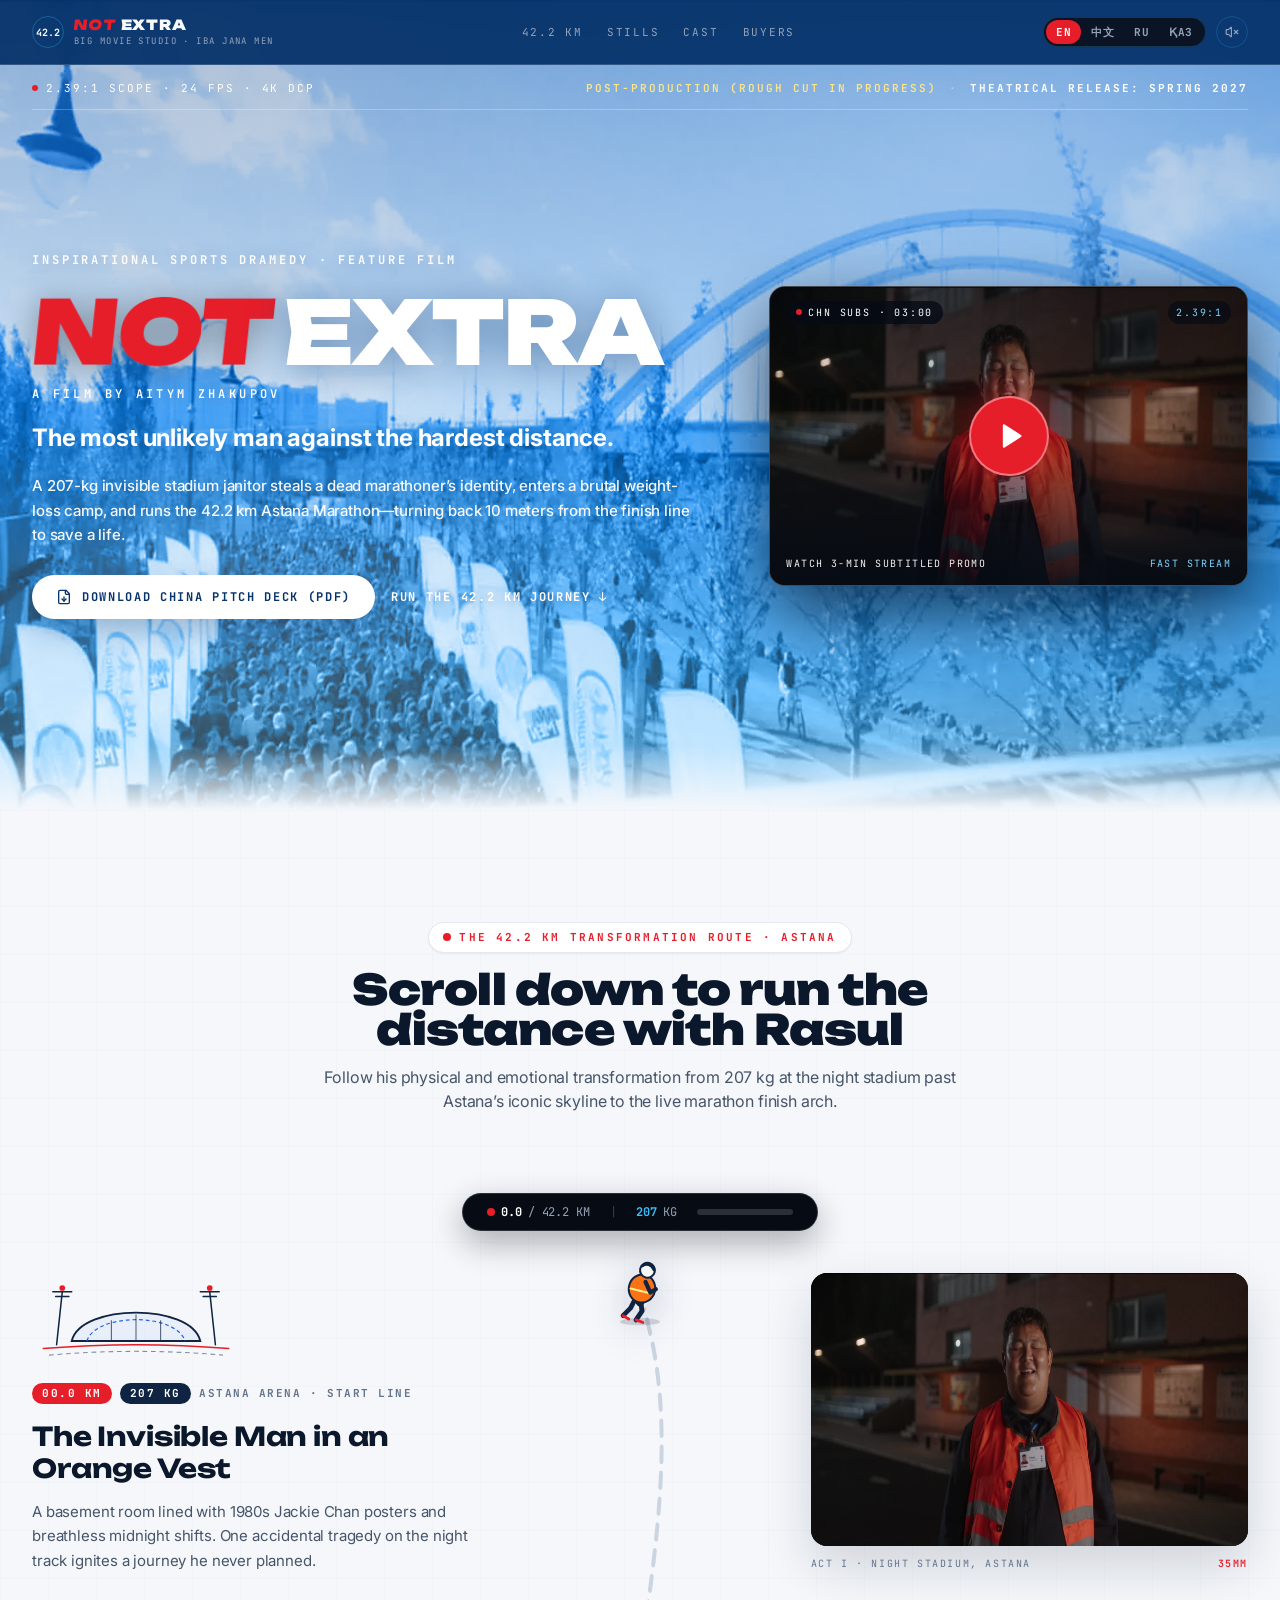
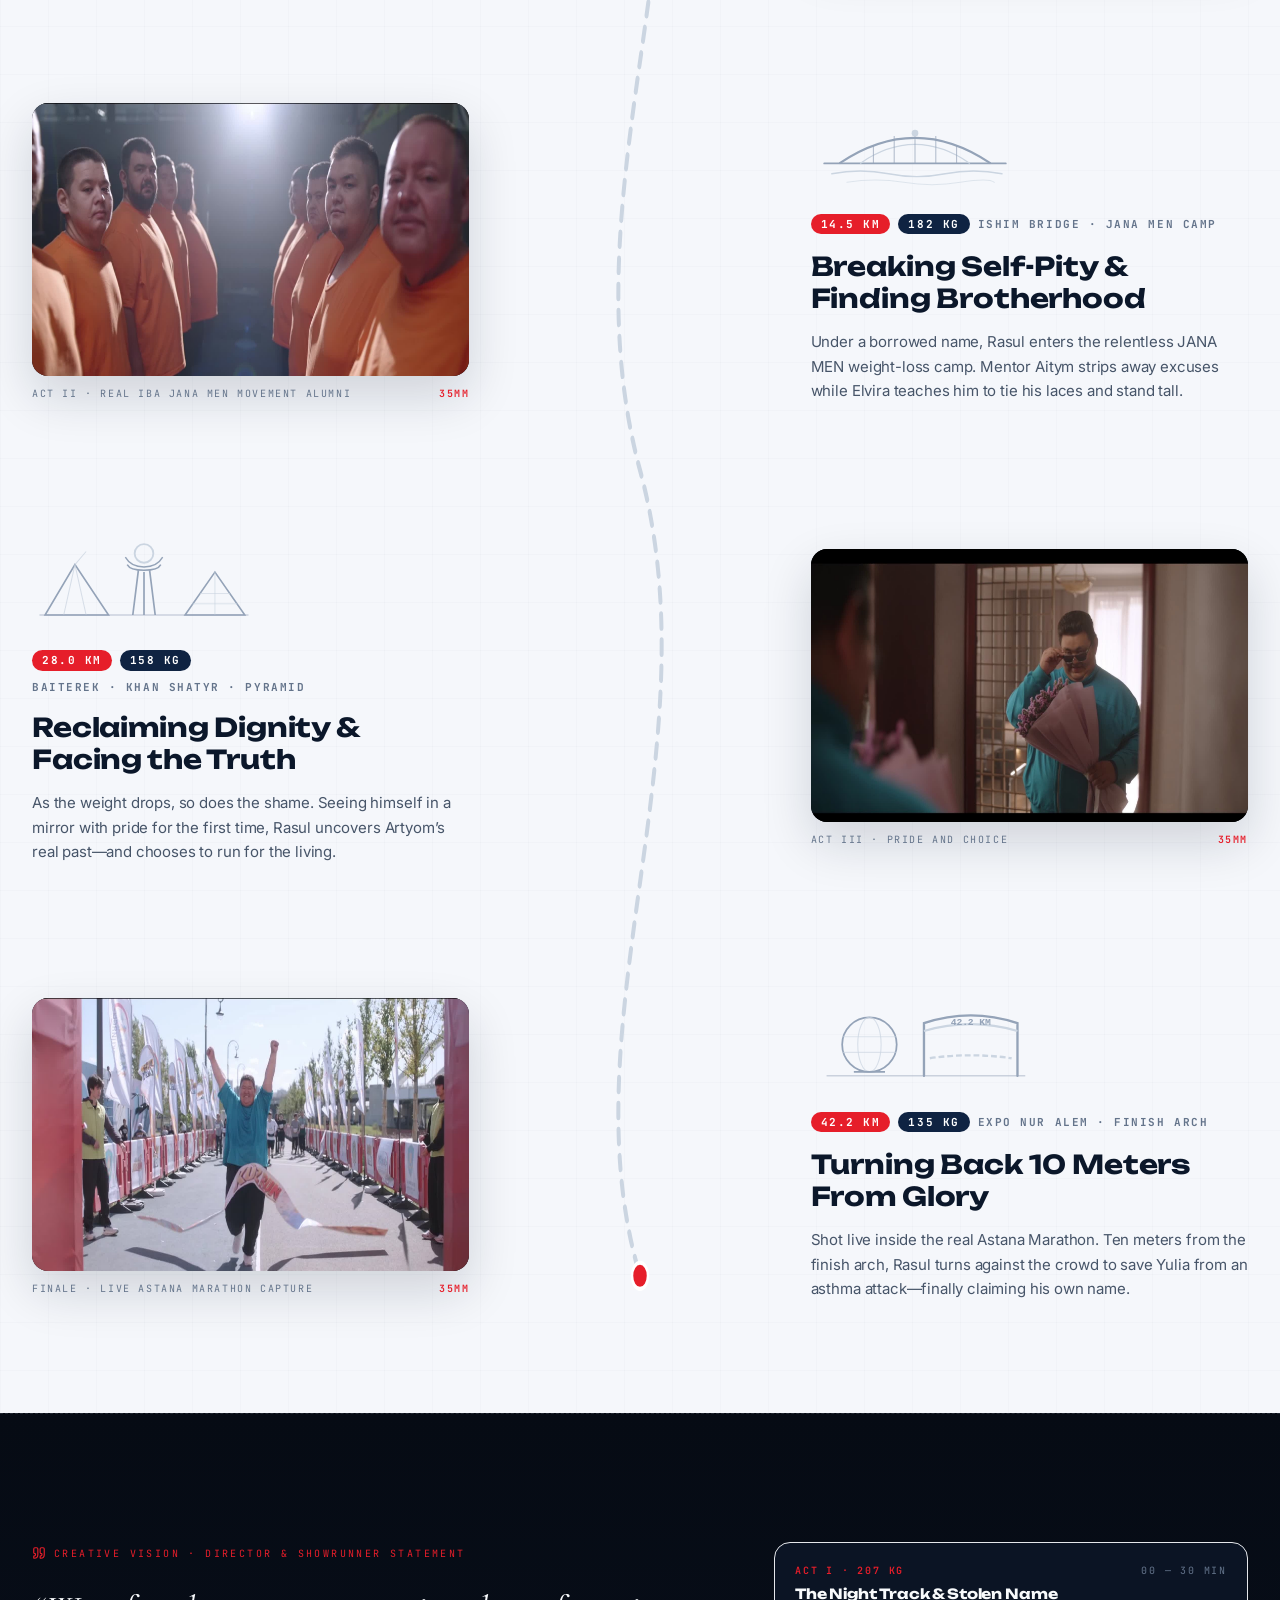
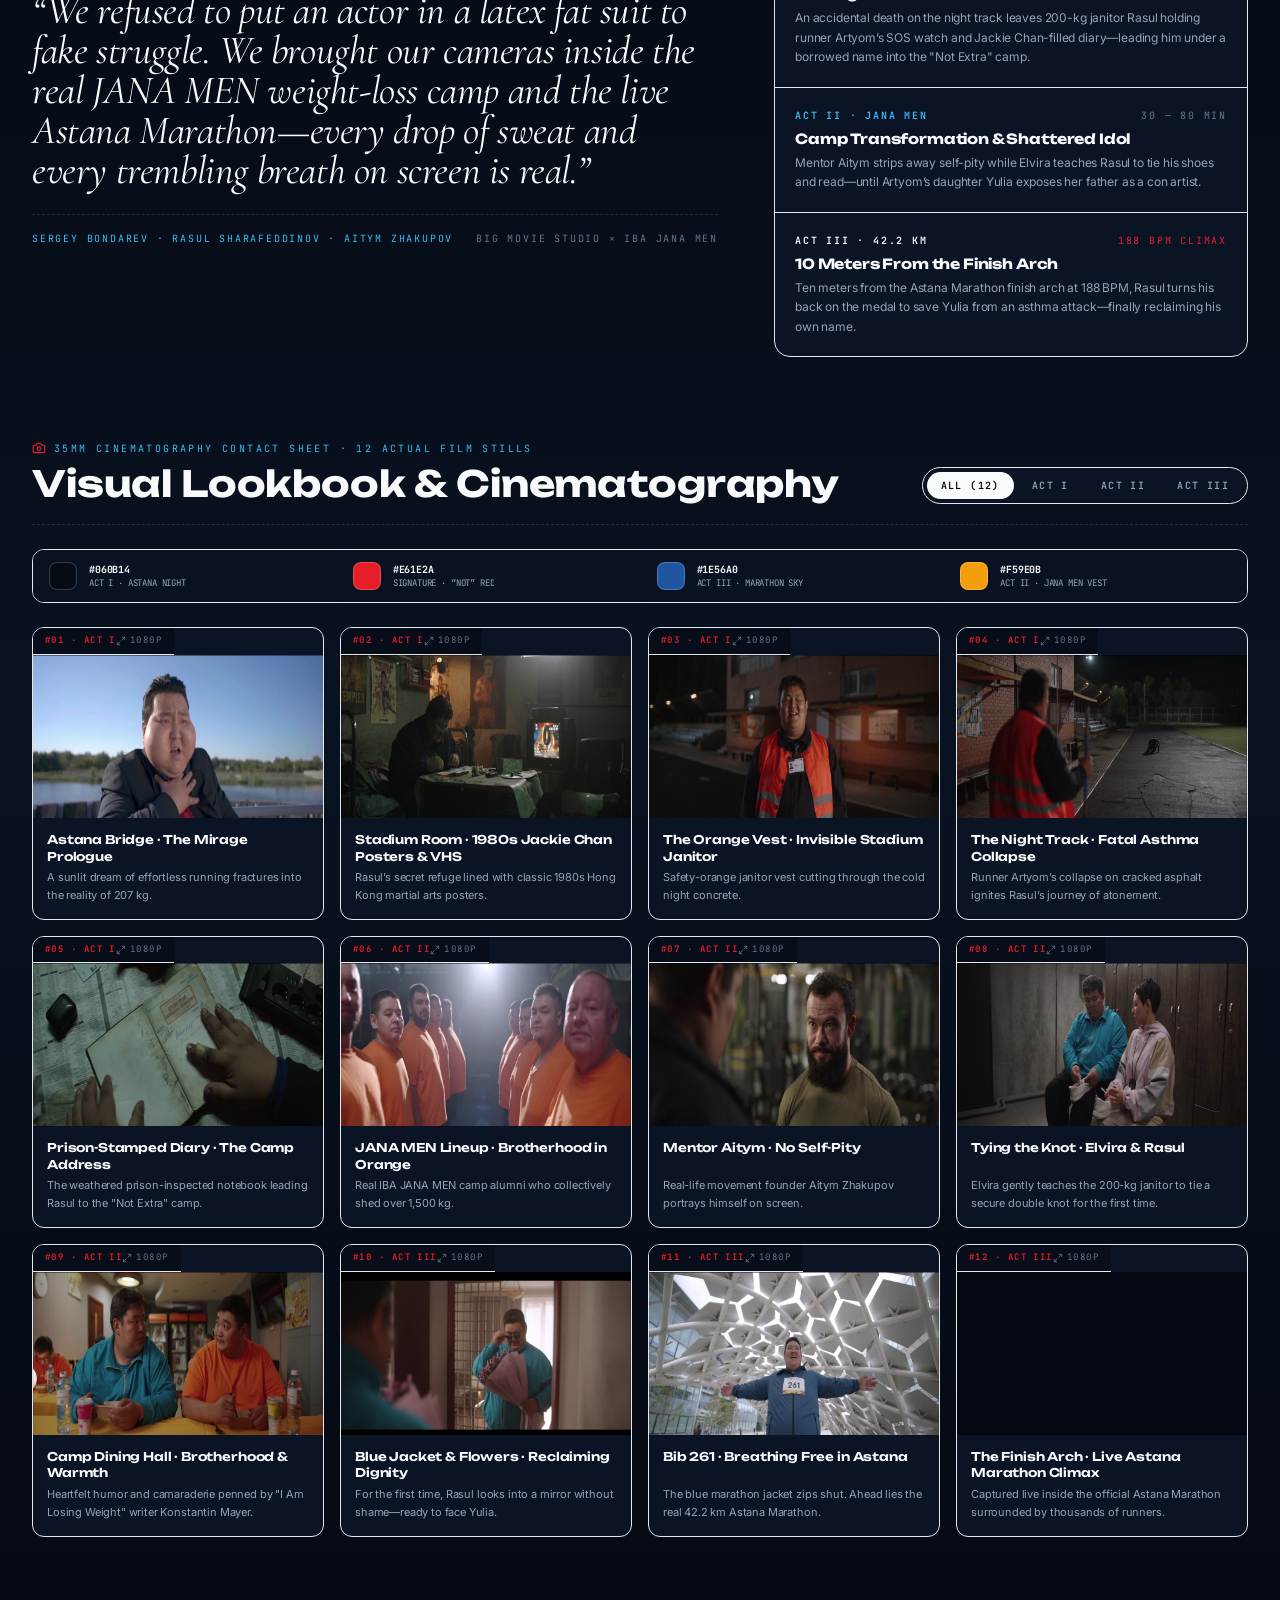
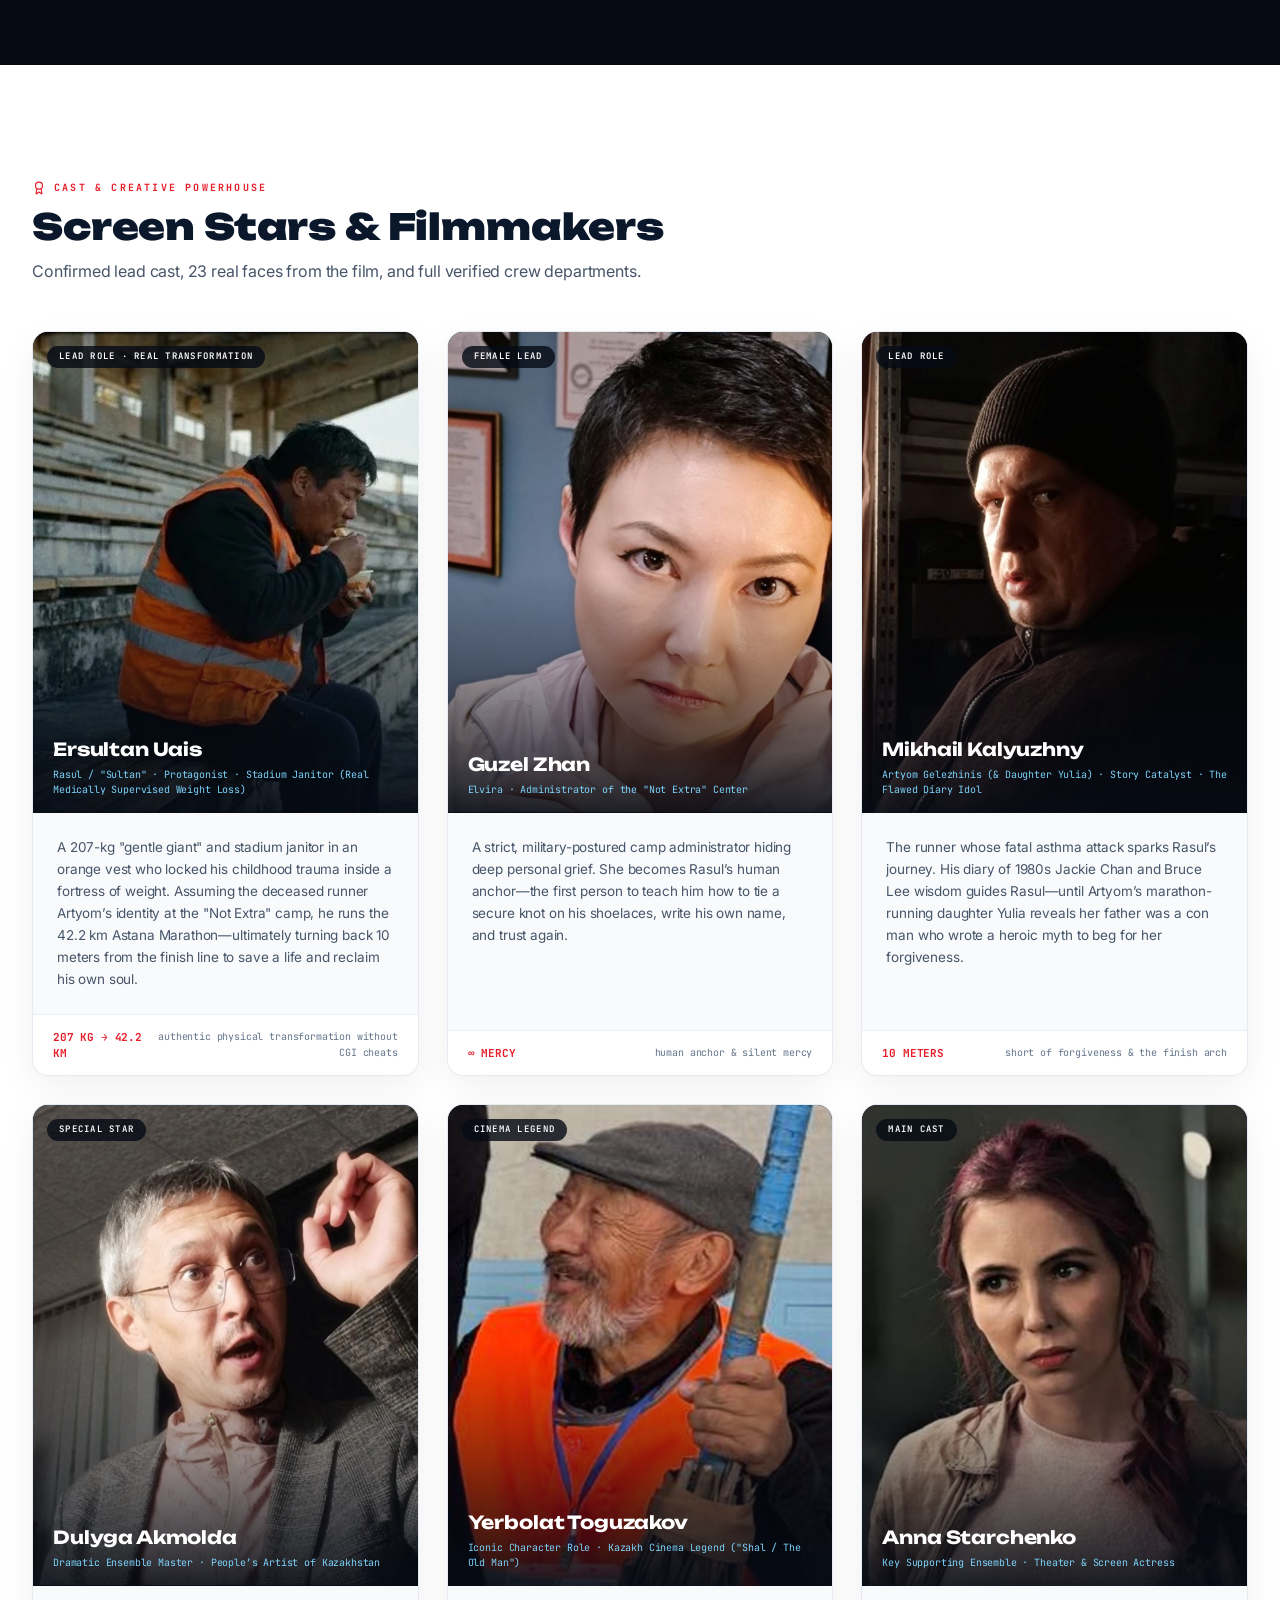
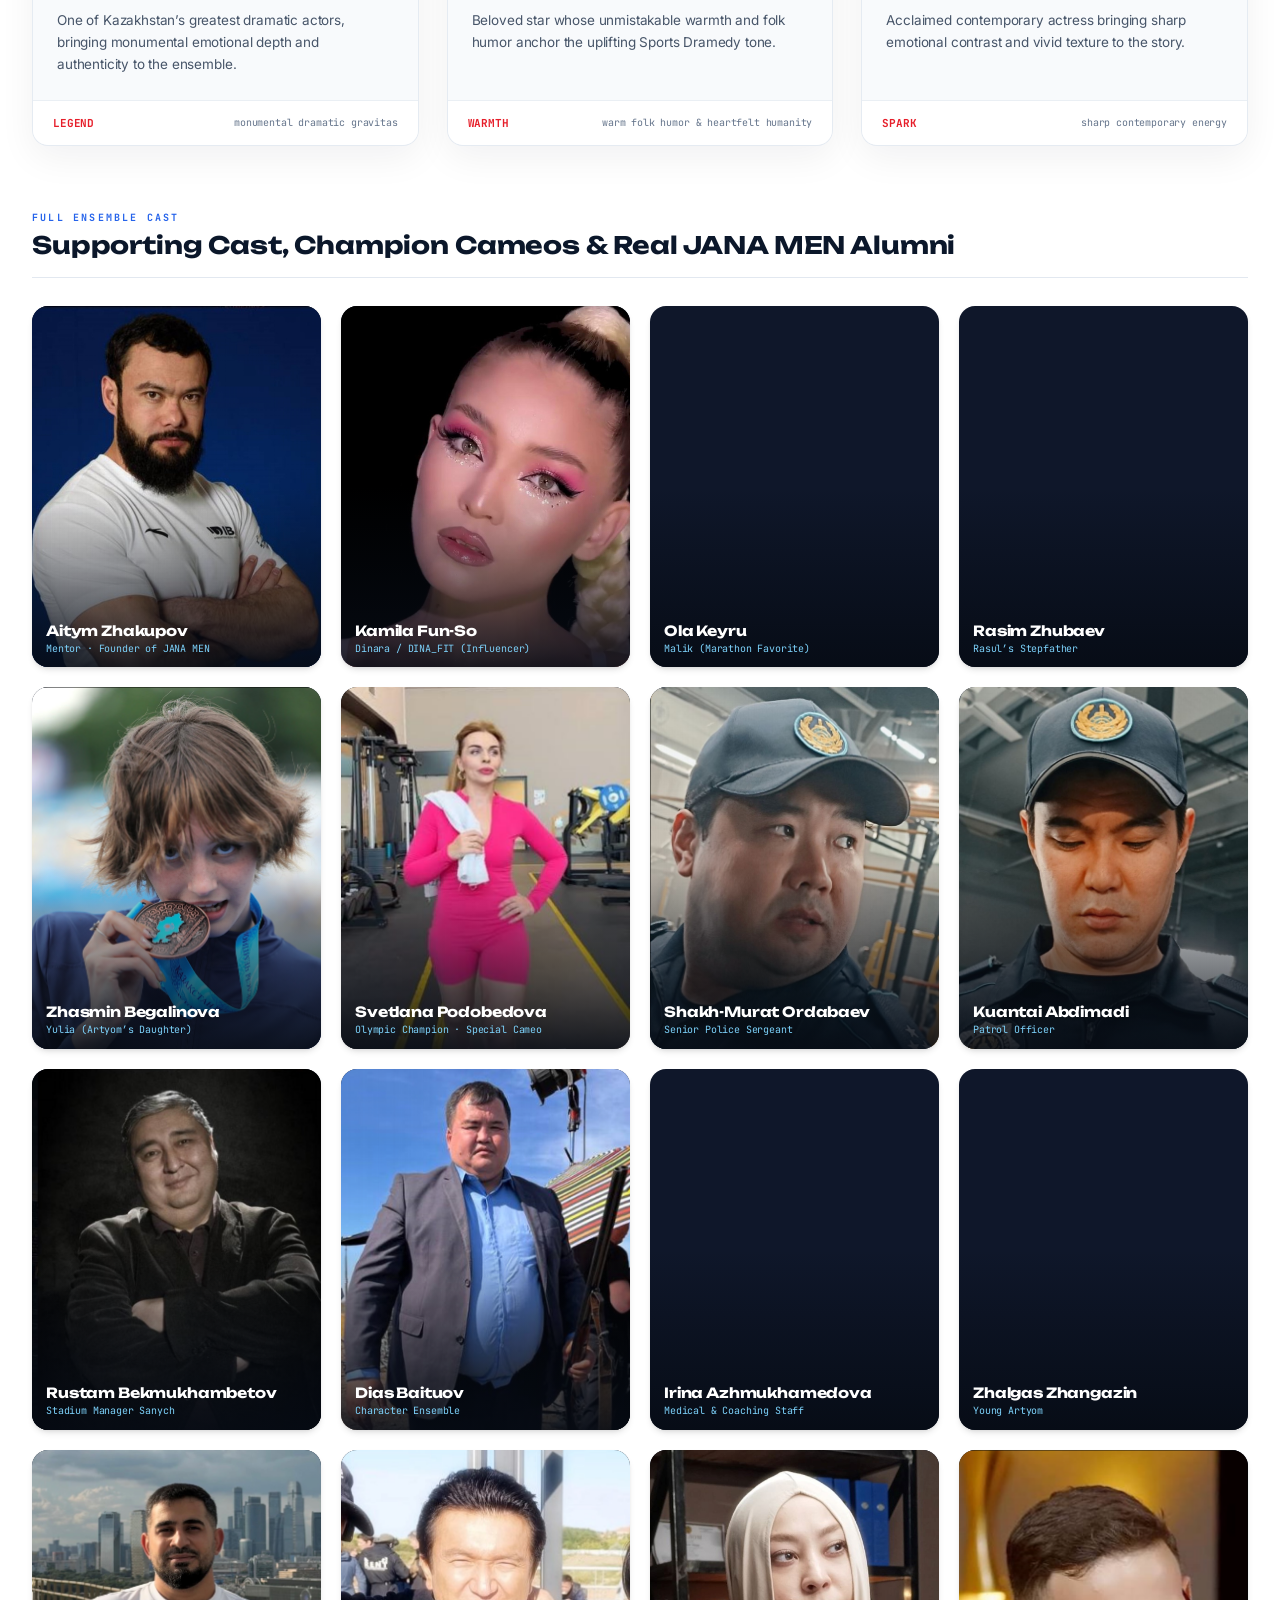
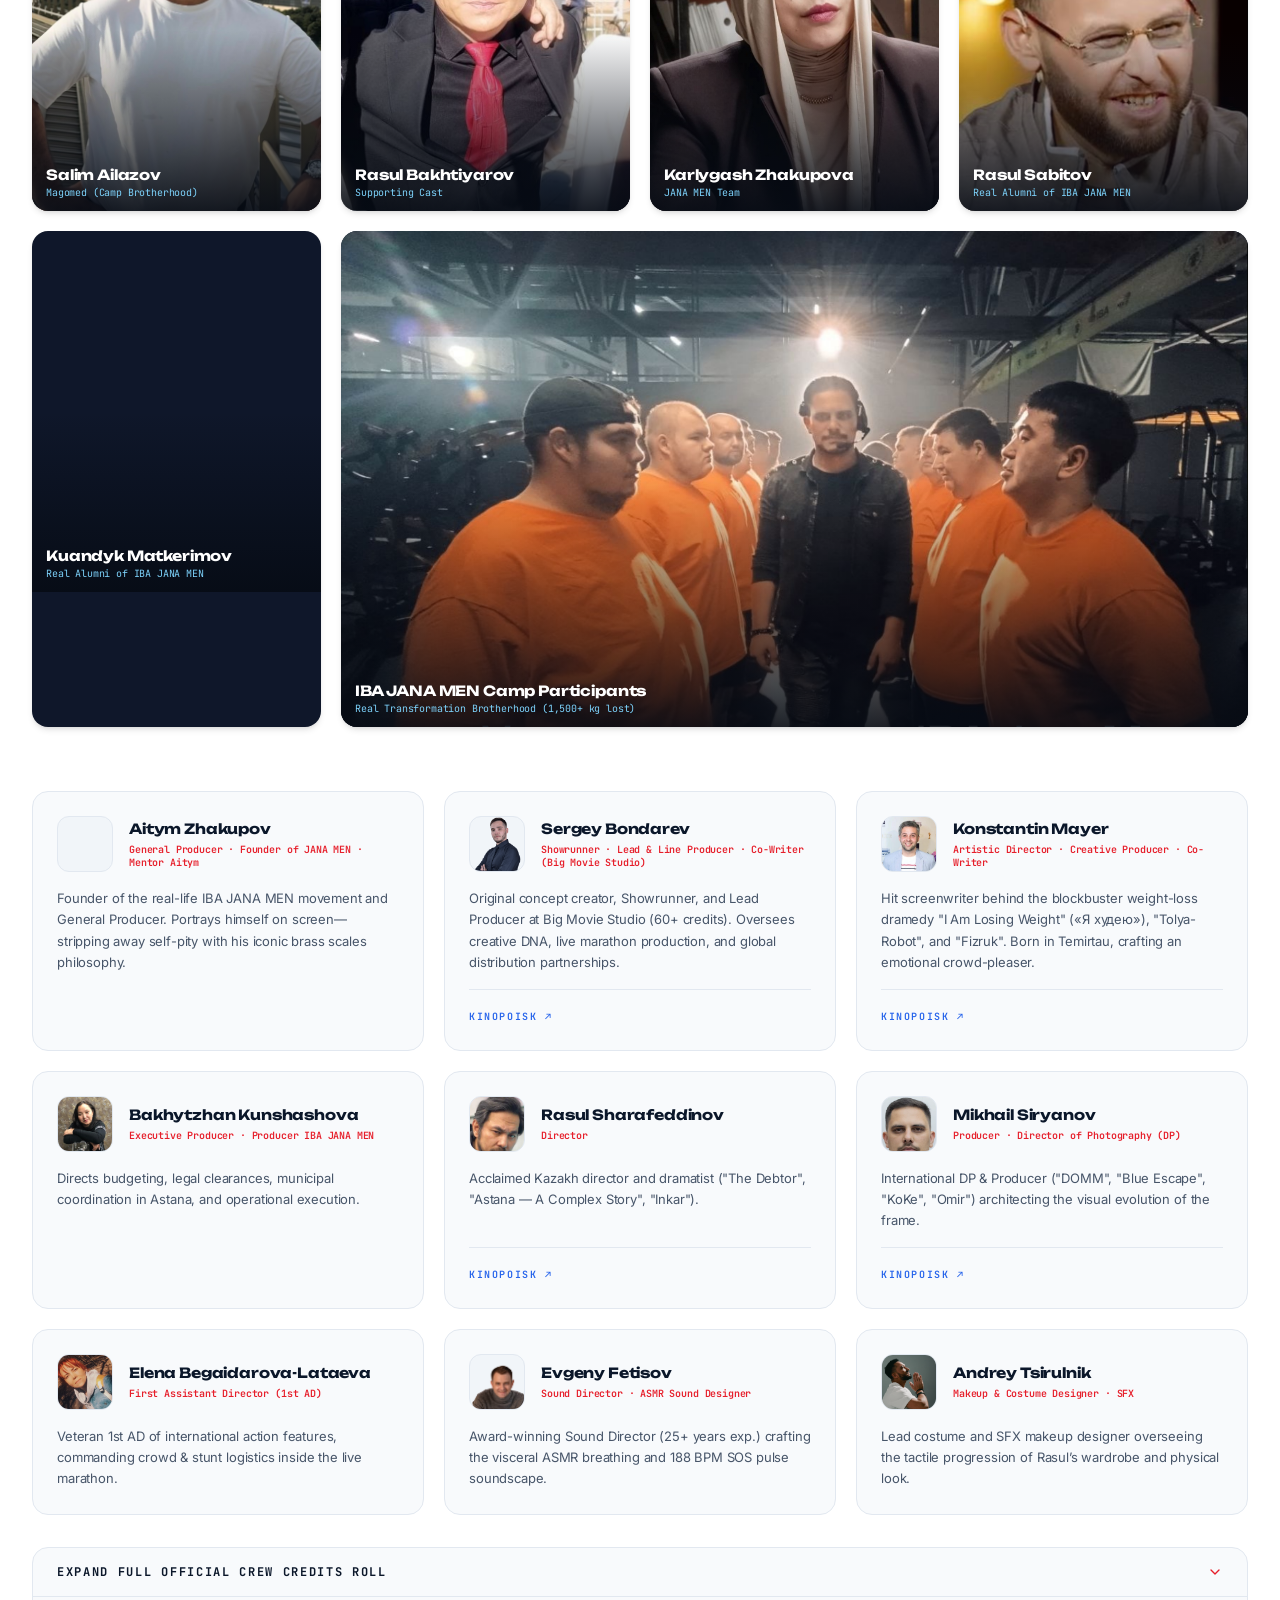
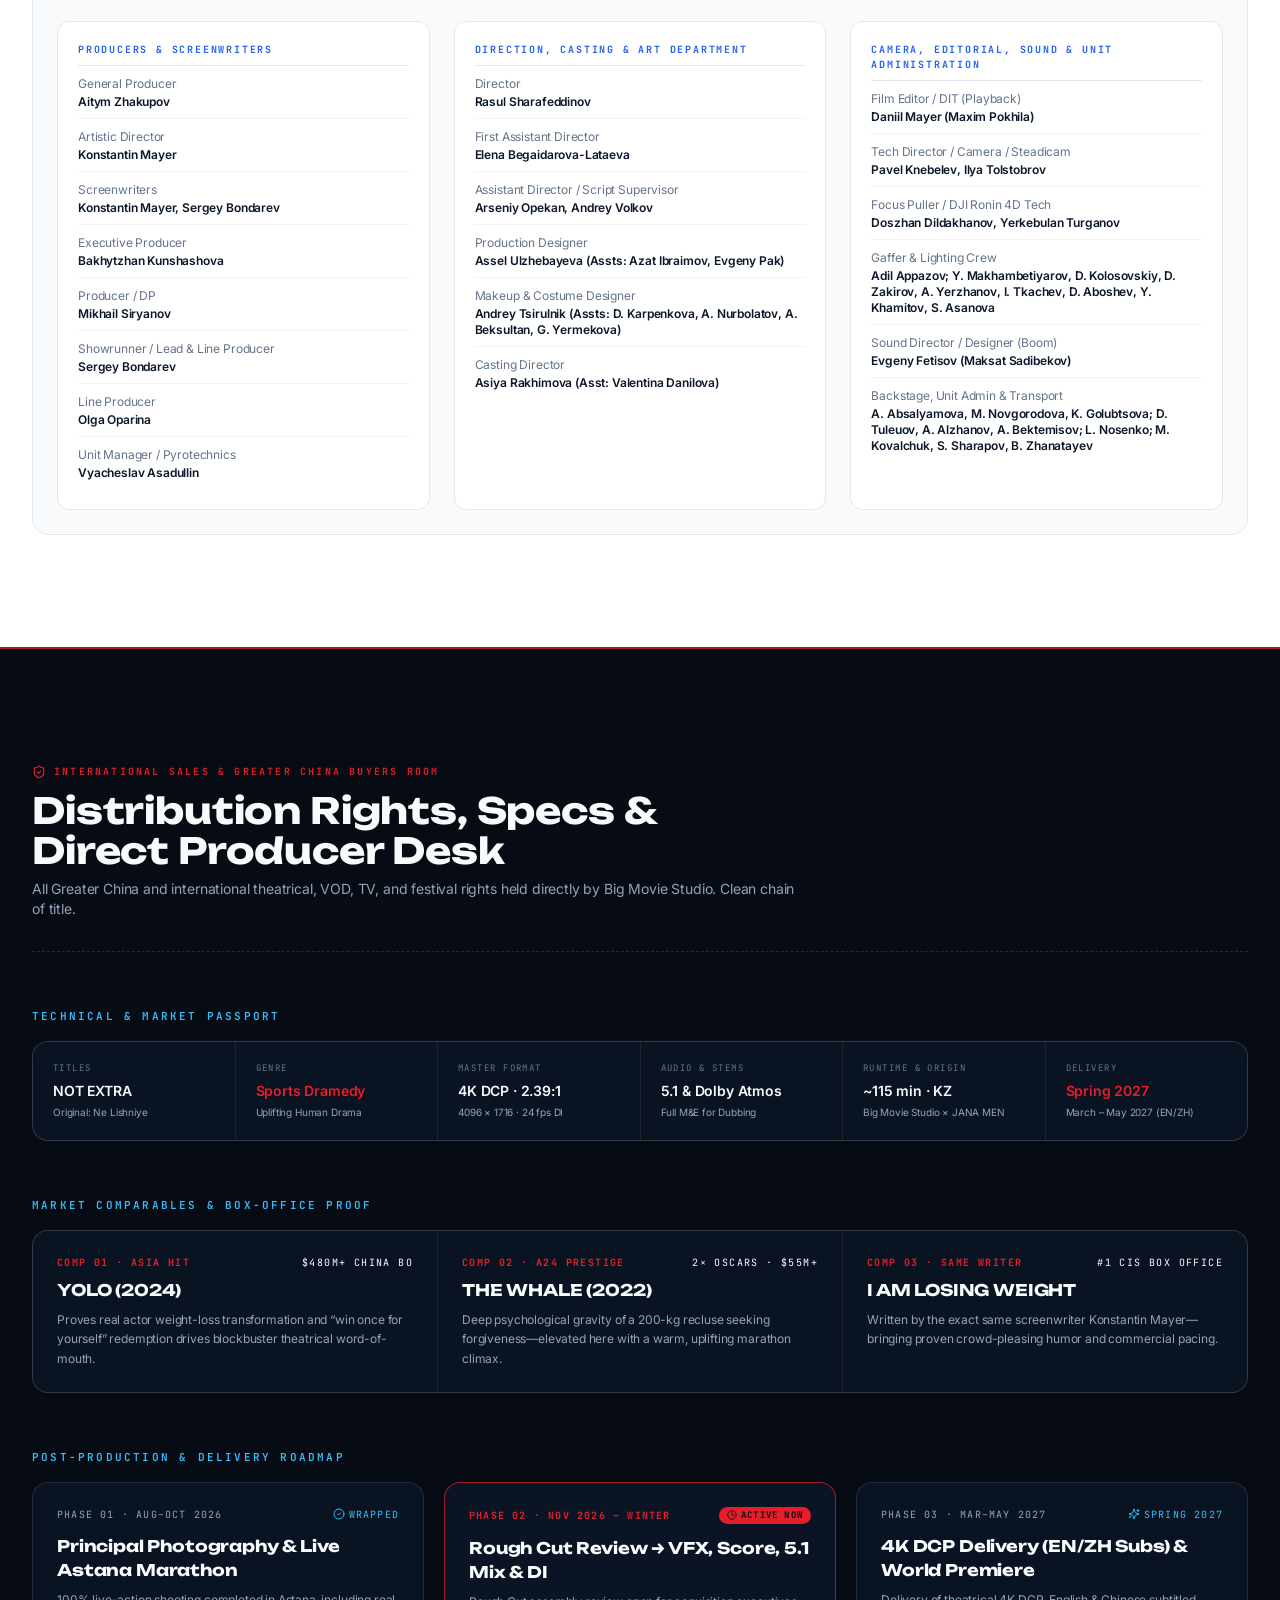
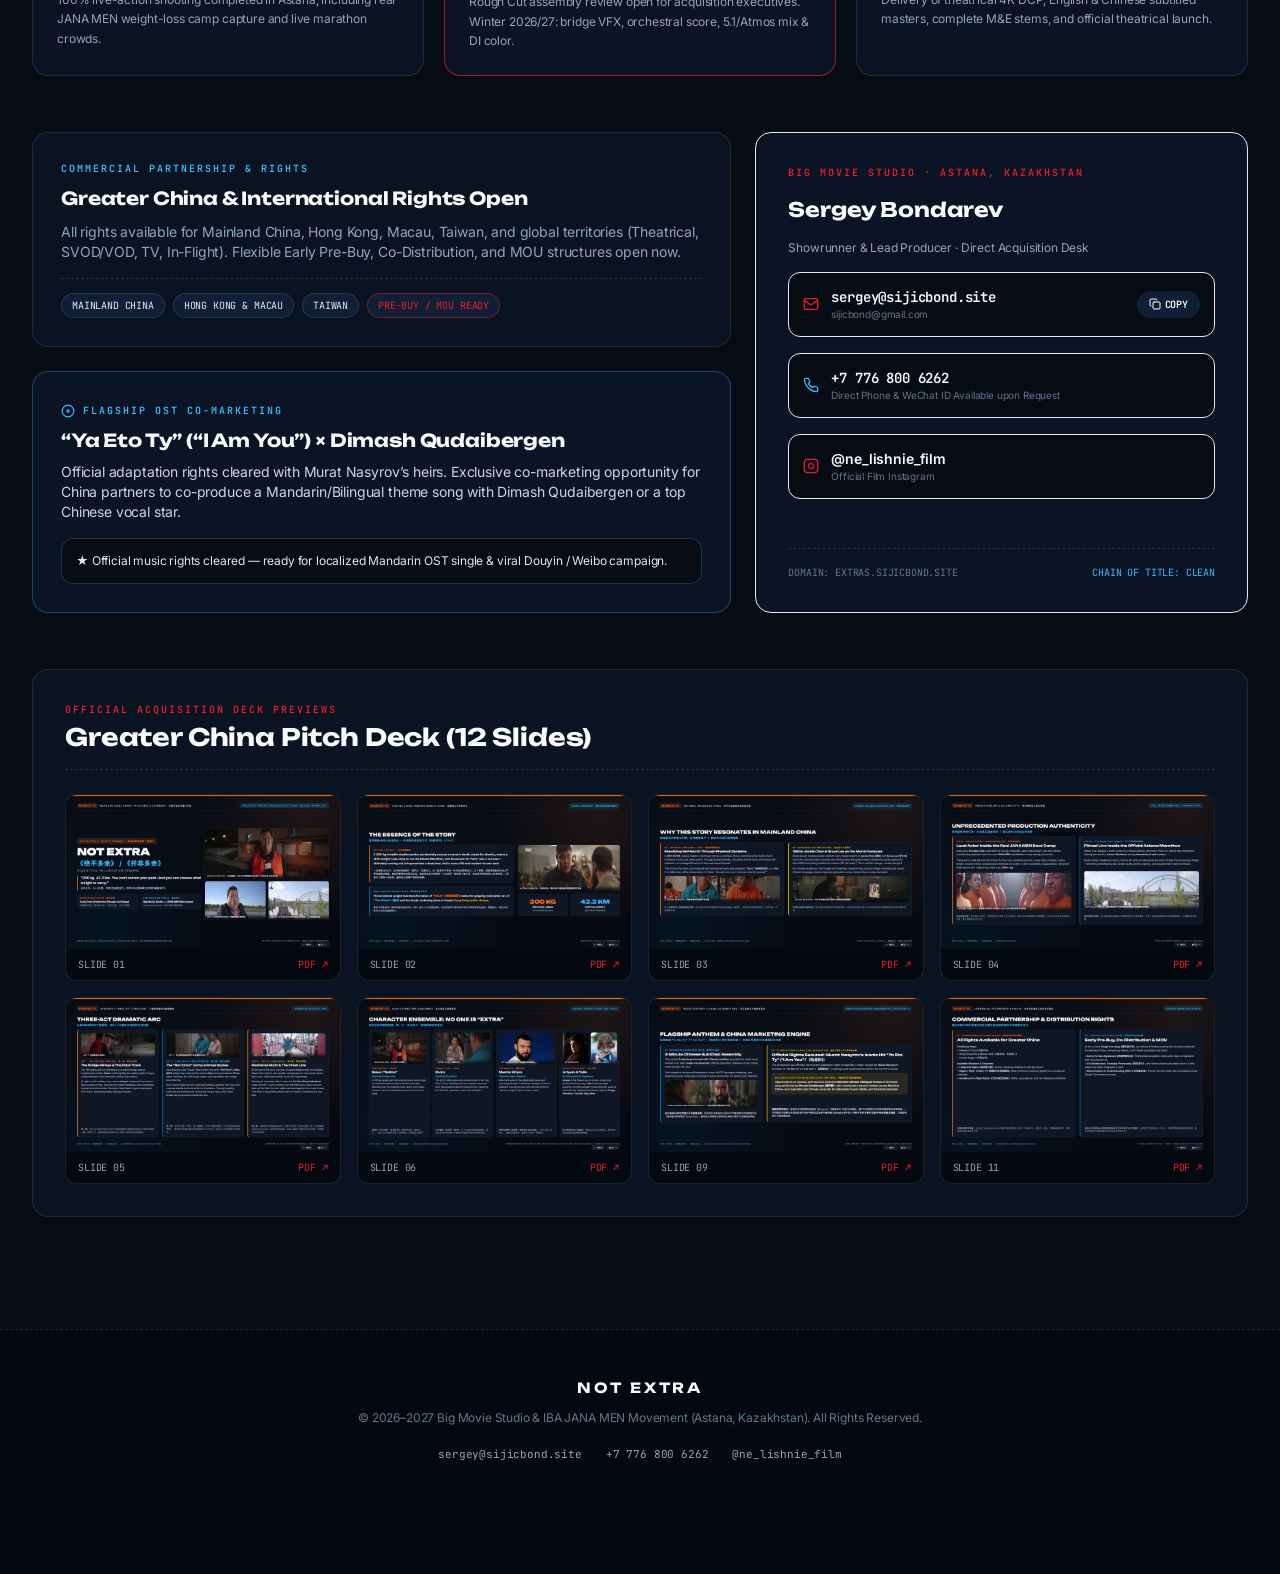
==== commit 996d67c3: "feat(hero): vibrant Astana blue sky hero backdrop matching @ne_lishnie_film branding" ====
--- a/index.html
+++ b/index.html
@@ -19,8 +19,8 @@
     <link rel="preconnect" href="https://fonts.googleapis.com" />
     <link rel="preconnect" href="https://fonts.gstatic.com" crossorigin />
     <link href="https://fonts.googleapis.com/css2?family=Cormorant+Garamond:ital,wght@0,500;0,600;1,500;1,600;1,700&family=Inter:wght@300;400;500;600;700&family=JetBrains+Mono:wght@400;500;600;700&family=Noto+Sans+SC:wght@400;500;700;900&family=Unbounded:wght@500;600;700;800;900&display=swap" rel="stylesheet" />
-    <script type="module" crossorigin src="./assets/index-B6b79nSZ.js"></script>
-    <link rel="stylesheet" crossorigin href="./assets/index-bMJ7CZgh.css">
+    <script type="module" crossorigin src="./assets/index-DFKeG6ae.js"></script>
+    <link rel="stylesheet" crossorigin href="./assets/index-A5IXzQtd.css">
   </head>
   <body class="bg-[#060B14] text-[#F8FAFC] antialiased selection:bg-[#E61E2A] selection:text-white overflow-x-hidden">
     <div id="root"></div>
--- a/assets/index-A5IXzQtd.css
+++ b/assets/index-A5IXzQtd.css
@@ -0,0 +1 @@
+*,:before,:after{--tw-border-spacing-x: 0;--tw-border-spacing-y: 0;--tw-translate-x: 0;--tw-translate-y: 0;--tw-rotate: 0;--tw-skew-x: 0;--tw-skew-y: 0;--tw-scale-x: 1;--tw-scale-y: 1;--tw-pan-x: ;--tw-pan-y: ;--tw-pinch-zoom: ;--tw-scroll-snap-strictness: proximity;--tw-gradient-from-position: ;--tw-gradient-via-position: ;--tw-gradient-to-position: ;--tw-ordinal: ;--tw-slashed-zero: ;--tw-numeric-figure: ;--tw-numeric-spacing: ;--tw-numeric-fraction: ;--tw-ring-inset: ;--tw-ring-offset-width: 0px;--tw-ring-offset-color: #fff;--tw-ring-color: rgb(59 130 246 / .5);--tw-ring-offset-shadow: 0 0 #0000;--tw-ring-shadow: 0 0 #0000;--tw-shadow: 0 0 #0000;--tw-shadow-colored: 0 0 #0000;--tw-blur: ;--tw-brightness: ;--tw-contrast: ;--tw-grayscale: ;--tw-hue-rotate: ;--tw-invert: ;--tw-saturate: ;--tw-sepia: ;--tw-drop-shadow: ;--tw-backdrop-blur: ;--tw-backdrop-brightness: ;--tw-backdrop-contrast: ;--tw-backdrop-grayscale: ;--tw-backdrop-hue-rotate: ;--tw-backdrop-invert: ;--tw-backdrop-opacity: ;--tw-backdrop-saturate: ;--tw-backdrop-sepia: ;--tw-contain-size: ;--tw-contain-layout: ;--tw-contain-paint: ;--tw-contain-style: }::backdrop{--tw-border-spacing-x: 0;--tw-border-spacing-y: 0;--tw-translate-x: 0;--tw-translate-y: 0;--tw-rotate: 0;--tw-skew-x: 0;--tw-skew-y: 0;--tw-scale-x: 1;--tw-scale-y: 1;--tw-pan-x: ;--tw-pan-y: ;--tw-pinch-zoom: ;--tw-scroll-snap-strictness: proximity;--tw-gradient-from-position: ;--tw-gradient-via-position: ;--tw-gradient-to-position: ;--tw-ordinal: ;--tw-slashed-zero: ;--tw-numeric-figure: ;--tw-numeric-spacing: ;--tw-numeric-fraction: ;--tw-ring-inset: ;--tw-ring-offset-width: 0px;--tw-ring-offset-color: #fff;--tw-ring-color: rgb(59 130 246 / .5);--tw-ring-offset-shadow: 0 0 #0000;--tw-ring-shadow: 0 0 #0000;--tw-shadow: 0 0 #0000;--tw-shadow-colored: 0 0 #0000;--tw-blur: ;--tw-brightness: ;--tw-contrast: ;--tw-grayscale: ;--tw-hue-rotate: ;--tw-invert: ;--tw-saturate: ;--tw-sepia: ;--tw-drop-shadow: ;--tw-backdrop-blur: ;--tw-backdrop-brightness: ;--tw-backdrop-contrast: ;--tw-backdrop-grayscale: ;--tw-backdrop-hue-rotate: ;--tw-backdrop-invert: ;--tw-backdrop-opacity: ;--tw-backdrop-saturate: ;--tw-backdrop-sepia: ;--tw-contain-size: ;--tw-contain-layout: ;--tw-contain-paint: ;--tw-contain-style: }*,:before,:after{box-sizing:border-box;border-width:0;border-style:solid;border-color:#e5e7eb}:before,:after{--tw-content: ""}html,:host{line-height:1.5;-webkit-text-size-adjust:100%;-moz-tab-size:4;-o-tab-size:4;tab-size:4;font-family:Inter,system-ui,sans-serif;font-feature-settings:normal;font-variation-settings:normal;-webkit-tap-highlight-color:transparent}body{margin:0;line-height:inherit}hr{height:0;color:inherit;border-top-width:1px}abbr:where([title]){-webkit-text-decoration:underline dotted;text-decoration:underline dotted}h1,h2,h3,h4,h5,h6{font-size:inherit;font-weight:inherit}a{color:inherit;text-decoration:inherit}b,strong{font-weight:bolder}code,kbd,samp,pre{font-family:ui-monospace,SFMono-Regular,Menlo,Monaco,Consolas,Liberation Mono,Courier New,monospace;font-feature-settings:normal;font-variation-settings:normal;font-size:1em}small{font-size:80%}sub,sup{font-size:75%;line-height:0;position:relative;vertical-align:baseline}sub{bottom:-.25em}sup{top:-.5em}table{text-indent:0;border-color:inherit;border-collapse:collapse}button,input,optgroup,select,textarea{font-family:inherit;font-feature-settings:inherit;font-variation-settings:inherit;font-size:100%;font-weight:inherit;line-height:inherit;letter-spacing:inherit;color:inherit;margin:0;padding:0}button,select{text-transform:none}button,input:where([type=button]),input:where([type=reset]),input:where([type=submit]){-webkit-appearance:button;background-color:transparent;background-image:none}:-moz-focusring{outline:auto}:-moz-ui-invalid{box-shadow:none}progress{vertical-align:baseline}::-webkit-inner-spin-button,::-webkit-outer-spin-button{height:auto}[type=search]{-webkit-appearance:textfield;outline-offset:-2px}::-webkit-search-decoration{-webkit-appearance:none}::-webkit-file-upload-button{-webkit-appearance:button;font:inherit}summary{display:list-item}blockquote,dl,dd,h1,h2,h3,h4,h5,h6,hr,figure,p,pre{margin:0}fieldset{margin:0;padding:0}legend{padding:0}ol,ul,menu{list-style:none;margin:0;padding:0}dialog{padding:0}textarea{resize:vertical}input::-moz-placeholder,textarea::-moz-placeholder{opacity:1;color:#9ca3af}input::placeholder,textarea::placeholder{opacity:1;color:#9ca3af}button,[role=button]{cursor:pointer}:disabled{cursor:default}img,svg,video,canvas,audio,iframe,embed,object{display:block;vertical-align:middle}img,video{max-width:100%;height:auto}[hidden]:where(:not([hidden=until-found])){display:none}body{background-color:var(--bg-void);color:var(--ink-white);font-family:Inter,Noto Sans SC,system-ui,-apple-system,sans-serif;letter-spacing:-.01em}.pointer-events-none{pointer-events:none}.invisible{visibility:hidden}.collapse{visibility:collapse}.fixed{position:fixed}.absolute{position:absolute}.relative{position:relative}.sticky{position:sticky}.inset-0{top:0;right:0;bottom:0;left:0}.inset-x-0{left:0;right:0}.-left-2\.5{left:-.625rem}.bottom-0{bottom:0}.bottom-2{bottom:.5rem}.bottom-3{bottom:.75rem}.bottom-3\.5{bottom:.875rem}.bottom-4{bottom:1rem}.left-0{left:0}.left-1\/2{left:50%}.left-3{left:.75rem}.left-3\.5{left:.875rem}.left-4{left:1rem}.left-5{left:1.25rem}.right-0{right:0}.right-3{right:.75rem}.right-3\.5{right:.875rem}.right-4{right:1rem}.right-5{right:1.25rem}.top-0{top:0}.top-1\/2{top:50%}.top-2{top:.5rem}.top-20{top:5rem}.top-3\.5{top:.875rem}.z-10{z-index:10}.z-20{z-index:20}.z-30{z-index:30}.z-50{z-index:50}.z-\[5\]{z-index:5}.col-span-2{grid-column:span 2 / span 2}.mx-auto{margin-left:auto;margin-right:auto}.my-auto{margin-top:auto;margin-bottom:auto}.-ml-10{margin-left:-2.5rem}.-mt-12{margin-top:-3rem}.-mt-8{margin-top:-2rem}.mb-1{margin-bottom:.25rem}.mb-1\.5{margin-bottom:.375rem}.mb-10{margin-bottom:2.5rem}.mb-12{margin-bottom:3rem}.mb-14{margin-bottom:3.5rem}.mb-16{margin-bottom:4rem}.mb-2{margin-bottom:.5rem}.mb-2\.5{margin-bottom:.625rem}.mb-3{margin-bottom:.75rem}.mb-4{margin-bottom:1rem}.mb-5{margin-bottom:1.25rem}.mb-6{margin-bottom:1.5rem}.mb-7{margin-bottom:1.75rem}.mb-8{margin-bottom:2rem}.ml-1{margin-left:.25rem}.ml-3{margin-left:.75rem}.mr-1{margin-right:.25rem}.mr-2{margin-right:.5rem}.mr-3{margin-right:.75rem}.mt-0\.5{margin-top:.125rem}.mt-1{margin-top:.25rem}.mt-1\.5{margin-top:.375rem}.mt-2\.5{margin-top:.625rem}.mt-4{margin-top:1rem}.mt-6{margin-top:1.5rem}.line-clamp-2{overflow:hidden;display:-webkit-box;-webkit-box-orient:vertical;-webkit-line-clamp:2}.block{display:block}.inline-block{display:inline-block}.flex{display:flex}.inline-flex{display:inline-flex}.grid{display:grid}.hidden{display:none}.aspect-\[16\/10\]{aspect-ratio:16/10}.aspect-\[4\/5\]{aspect-ratio:4/5}.aspect-video{aspect-ratio:16 / 9}.h-1{height:.25rem}.h-1\.5{height:.375rem}.h-10{height:2.5rem}.h-12{height:3rem}.h-14{height:3.5rem}.h-16{height:4rem}.h-2{height:.5rem}.h-2\.5{height:.625rem}.h-3{height:.75rem}.h-3\.5{height:.875rem}.h-4{height:1rem}.h-5{height:1.25rem}.h-6{height:1.5rem}.h-7{height:1.75rem}.h-8{height:2rem}.h-9{height:2.25rem}.h-auto{height:auto}.h-full{height:100%}.min-h-\[240px\]{min-height:240px}.min-h-\[290px\]{min-height:290px}.min-h-\[90vh\]{min-height:90vh}.min-h-screen{min-height:100vh}.w-0\.5{width:.125rem}.w-1\.5{width:.375rem}.w-10{width:2.5rem}.w-12{width:3rem}.w-14{width:3.5rem}.w-16{width:4rem}.w-2{width:.5rem}.w-2\.5{width:.625rem}.w-24{width:6rem}.w-3{width:.75rem}.w-3\.5{width:.875rem}.w-4{width:1rem}.w-40{width:10rem}.w-44{width:11rem}.w-48{width:12rem}.w-5{width:1.25rem}.w-6{width:1.5rem}.w-7{width:1.75rem}.w-8{width:2rem}.w-9{width:2.25rem}.w-\[200px\]{width:200px}.w-full{width:100%}.min-w-0{min-width:0px}.max-w-2xl{max-width:42rem}.max-w-3xl{max-width:48rem}.max-w-5xl{max-width:64rem}.max-w-\[1320px\]{max-width:1320px}.max-w-\[1340px\]{max-width:1340px}.max-w-\[1380px\]{max-width:1380px}.max-w-md{max-width:28rem}.flex-1{flex:1 1 0%}.flex-shrink-0{flex-shrink:0}.-translate-x-1\/2{--tw-translate-x: -50%;transform:translate(var(--tw-translate-x),var(--tw-translate-y)) rotate(var(--tw-rotate)) skew(var(--tw-skew-x)) skewY(var(--tw-skew-y)) scaleX(var(--tw-scale-x)) scaleY(var(--tw-scale-y))}.-translate-y-1\/2{--tw-translate-y: -50%;transform:translate(var(--tw-translate-x),var(--tw-translate-y)) rotate(var(--tw-rotate)) skew(var(--tw-skew-x)) skewY(var(--tw-skew-y)) scaleX(var(--tw-scale-x)) scaleY(var(--tw-scale-y))}.-skew-x-6{--tw-skew-x: -6deg;transform:translate(var(--tw-translate-x),var(--tw-translate-y)) rotate(var(--tw-rotate)) skew(var(--tw-skew-x)) skewY(var(--tw-skew-y)) scaleX(var(--tw-scale-x)) scaleY(var(--tw-scale-y))}.transform{transform:translate(var(--tw-translate-x),var(--tw-translate-y)) rotate(var(--tw-rotate)) skew(var(--tw-skew-x)) skewY(var(--tw-skew-y)) scaleX(var(--tw-scale-x)) scaleY(var(--tw-scale-y))}@keyframes spin{to{transform:rotate(360deg)}}.animate-spin{animation:spin 1s linear infinite}.cursor-crosshair{cursor:crosshair}.cursor-pointer{cursor:pointer}.select-none{-webkit-user-select:none;-moz-user-select:none;user-select:none}.resize{resize:both}.grid-cols-1{grid-template-columns:repeat(1,minmax(0,1fr))}.grid-cols-2{grid-template-columns:repeat(2,minmax(0,1fr))}.flex-col{flex-direction:column}.flex-wrap{flex-wrap:wrap}.items-start{align-items:flex-start}.items-center{align-items:center}.items-stretch{align-items:stretch}.justify-center{justify-content:center}.justify-between{justify-content:space-between}.gap-1{gap:.25rem}.gap-1\.5{gap:.375rem}.gap-10{gap:2.5rem}.gap-2{gap:.5rem}.gap-2\.5{gap:.625rem}.gap-3{gap:.75rem}.gap-4{gap:1rem}.gap-5{gap:1.25rem}.gap-6{gap:1.5rem}.gap-7{gap:1.75rem}.gap-8{gap:2rem}.gap-px{gap:1px}.gap-x-6{-moz-column-gap:1.5rem;column-gap:1.5rem}.gap-y-2{row-gap:.5rem}.space-y-14>:not([hidden])~:not([hidden]){--tw-space-y-reverse: 0;margin-top:calc(3.5rem * calc(1 - var(--tw-space-y-reverse)));margin-bottom:calc(3.5rem * var(--tw-space-y-reverse))}.space-y-16>:not([hidden])~:not([hidden]){--tw-space-y-reverse: 0;margin-top:calc(4rem * calc(1 - var(--tw-space-y-reverse)));margin-bottom:calc(4rem * var(--tw-space-y-reverse))}.space-y-2>:not([hidden])~:not([hidden]){--tw-space-y-reverse: 0;margin-top:calc(.5rem * calc(1 - var(--tw-space-y-reverse)));margin-bottom:calc(.5rem * var(--tw-space-y-reverse))}.space-y-2\.5>:not([hidden])~:not([hidden]){--tw-space-y-reverse: 0;margin-top:calc(.625rem * calc(1 - var(--tw-space-y-reverse)));margin-bottom:calc(.625rem * var(--tw-space-y-reverse))}.space-y-20>:not([hidden])~:not([hidden]){--tw-space-y-reverse: 0;margin-top:calc(5rem * calc(1 - var(--tw-space-y-reverse)));margin-bottom:calc(5rem * var(--tw-space-y-reverse))}.space-y-3>:not([hidden])~:not([hidden]){--tw-space-y-reverse: 0;margin-top:calc(.75rem * calc(1 - var(--tw-space-y-reverse)));margin-bottom:calc(.75rem * var(--tw-space-y-reverse))}.space-y-4>:not([hidden])~:not([hidden]){--tw-space-y-reverse: 0;margin-top:calc(1rem * calc(1 - var(--tw-space-y-reverse)));margin-bottom:calc(1rem * var(--tw-space-y-reverse))}.space-y-5>:not([hidden])~:not([hidden]){--tw-space-y-reverse: 0;margin-top:calc(1.25rem * calc(1 - var(--tw-space-y-reverse)));margin-bottom:calc(1.25rem * var(--tw-space-y-reverse))}.space-y-6>:not([hidden])~:not([hidden]){--tw-space-y-reverse: 0;margin-top:calc(1.5rem * calc(1 - var(--tw-space-y-reverse)));margin-bottom:calc(1.5rem * var(--tw-space-y-reverse))}.divide-y>:not([hidden])~:not([hidden]){--tw-divide-y-reverse: 0;border-top-width:calc(1px * calc(1 - var(--tw-divide-y-reverse)));border-bottom-width:calc(1px * var(--tw-divide-y-reverse))}.self-start{align-self:flex-start}.overflow-hidden{overflow:hidden}.overflow-visible{overflow:visible}.overflow-x-hidden{overflow-x:hidden}.scroll-smooth{scroll-behavior:smooth}.truncate{overflow:hidden;text-overflow:ellipsis;white-space:nowrap}.whitespace-nowrap{white-space:nowrap}.rounded-2xl{border-radius:1rem}.rounded-full{border-radius:9999px}.rounded-lg{border-radius:.5rem}.rounded-xl{border-radius:.75rem}.border{border-width:1px}.border-2{border-width:2px}.border-b{border-bottom-width:1px}.border-t{border-top-width:1px}.border-t-2{border-top-width:2px}.border-\[\#38BDF8\]\/20{border-color:#38bdf833}.border-\[\#38BDF8\]\/25{border-color:#38bdf840}.border-\[\#38BDF8\]\/30{border-color:#38bdf84d}.border-\[\#E61E2A\]{--tw-border-opacity: 1;border-color:rgb(230 30 42 / var(--tw-border-opacity, 1))}.border-\[\#E61E2A\]\/45{border-color:#e61e2a73}.border-\[\#E61E2A\]\/70{border-color:#e61e2ab3}.border-\[\#E61E2A\]\/85{border-color:#e61e2ad9}.border-\[\#F8FAFC\]\/10{border-color:#f8fafc1a}.border-slate-100{--tw-border-opacity: 1;border-color:rgb(241 245 249 / var(--tw-border-opacity, 1))}.border-slate-200{--tw-border-opacity: 1;border-color:rgb(226 232 240 / var(--tw-border-opacity, 1))}.border-slate-200\/70{border-color:#e2e8f0b3}.border-slate-200\/80{border-color:#e2e8f0cc}.border-white\/10{border-color:#ffffff1a}.border-white\/15{border-color:#ffffff26}.border-white\/20{border-color:#fff3}.border-white\/25{border-color:#ffffff40}.border-white\/40{border-color:#fff6}.bg-\[\#03060C\]\/95{background-color:#03060cf2}.bg-\[\#040810\]{--tw-bg-opacity: 1;background-color:rgb(4 8 16 / var(--tw-bg-opacity, 1))}.bg-\[\#060B14\]{--tw-bg-opacity: 1;background-color:rgb(6 11 20 / var(--tw-bg-opacity, 1))}.bg-\[\#060B14\]\/70{background-color:#060b14b3}.bg-\[\#060B14\]\/80{background-color:#060b14cc}.bg-\[\#060B14\]\/85{background-color:#060b14d9}.bg-\[\#070D19\]{--tw-bg-opacity: 1;background-color:rgb(7 13 25 / var(--tw-bg-opacity, 1))}.bg-\[\#070E1B\]{--tw-bg-opacity: 1;background-color:rgb(7 14 27 / var(--tw-bg-opacity, 1))}.bg-\[\#07336B\]\/95{background-color:#07336bf2}.bg-\[\#091221\]{--tw-bg-opacity: 1;background-color:rgb(9 18 33 / var(--tw-bg-opacity, 1))}.bg-\[\#0A1322\]{--tw-bg-opacity: 1;background-color:rgb(10 19 34 / var(--tw-bg-opacity, 1))}.bg-\[\#0B1424\]{--tw-bg-opacity: 1;background-color:rgb(11 20 36 / var(--tw-bg-opacity, 1))}.bg-\[\#0F2342\]{--tw-bg-opacity: 1;background-color:rgb(15 35 66 / var(--tw-bg-opacity, 1))}.bg-\[\#111F36\]{--tw-bg-opacity: 1;background-color:rgb(17 31 54 / var(--tw-bg-opacity, 1))}.bg-\[\#1D080D\]{--tw-bg-opacity: 1;background-color:rgb(29 8 13 / var(--tw-bg-opacity, 1))}.bg-\[\#E61E2A\]{--tw-bg-opacity: 1;background-color:rgb(230 30 42 / var(--tw-bg-opacity, 1))}.bg-\[\#E61E2A\]\/15{background-color:#e61e2a26}.bg-\[\#F5F7FB\]{--tw-bg-opacity: 1;background-color:rgb(245 247 251 / var(--tw-bg-opacity, 1))}.bg-\[\#F8FAFC\]{--tw-bg-opacity: 1;background-color:rgb(248 250 252 / var(--tw-bg-opacity, 1))}.bg-\[\#F8FAFC\]\/10{background-color:#f8fafc1a}.bg-black{--tw-bg-opacity: 1;background-color:rgb(0 0 0 / var(--tw-bg-opacity, 1))}.bg-black\/30{background-color:#0000004d}.bg-black\/40{background-color:#0006}.bg-black\/95{background-color:#000000f2}.bg-sky-400\/50{background-color:#38bdf880}.bg-slate-100{--tw-bg-opacity: 1;background-color:rgb(241 245 249 / var(--tw-bg-opacity, 1))}.bg-slate-300{--tw-bg-opacity: 1;background-color:rgb(203 213 225 / var(--tw-bg-opacity, 1))}.bg-slate-900{--tw-bg-opacity: 1;background-color:rgb(15 23 42 / var(--tw-bg-opacity, 1))}.bg-transparent{background-color:transparent}.bg-white{--tw-bg-opacity: 1;background-color:rgb(255 255 255 / var(--tw-bg-opacity, 1))}.bg-white\/10{background-color:#ffffff1a}.bg-white\/15{background-color:#ffffff26}.bg-white\/20{background-color:#fff3}.bg-white\/5{background-color:#ffffff0d}.bg-gradient-to-b{background-image:linear-gradient(to bottom,var(--tw-gradient-stops))}.bg-gradient-to-t{background-image:linear-gradient(to top,var(--tw-gradient-stops))}.from-\[\#060B14\]{--tw-gradient-from: #060B14 var(--tw-gradient-from-position);--tw-gradient-to: rgb(6 11 20 / 0) var(--tw-gradient-to-position);--tw-gradient-stops: var(--tw-gradient-from), var(--tw-gradient-to)}.from-\[\#060B14\]\/90{--tw-gradient-from: rgb(6 11 20 / .9) var(--tw-gradient-from-position);--tw-gradient-to: rgb(6 11 20 / 0) var(--tw-gradient-to-position);--tw-gradient-stops: var(--tw-gradient-from), var(--tw-gradient-to)}.from-black\/95{--tw-gradient-from: rgb(0 0 0 / .95) var(--tw-gradient-from-position);--tw-gradient-to: rgb(0 0 0 / 0) var(--tw-gradient-to-position);--tw-gradient-stops: var(--tw-gradient-from), var(--tw-gradient-to)}.via-\[\#091221\]{--tw-gradient-to: rgb(9 18 33 / 0) var(--tw-gradient-to-position);--tw-gradient-stops: var(--tw-gradient-from), #091221 var(--tw-gradient-via-position), var(--tw-gradient-to)}.via-black\/65{--tw-gradient-to: rgb(0 0 0 / 0) var(--tw-gradient-to-position);--tw-gradient-stops: var(--tw-gradient-from), rgb(0 0 0 / .65) var(--tw-gradient-via-position), var(--tw-gradient-to)}.via-transparent{--tw-gradient-to: rgb(0 0 0 / 0) var(--tw-gradient-to-position);--tw-gradient-stops: var(--tw-gradient-from), transparent var(--tw-gradient-via-position), var(--tw-gradient-to)}.to-\[\#050911\]{--tw-gradient-to: #050911 var(--tw-gradient-to-position)}.to-\[\#060B14\]\/30{--tw-gradient-to: rgb(6 11 20 / .3) var(--tw-gradient-to-position)}.to-transparent{--tw-gradient-to: transparent var(--tw-gradient-to-position)}.fill-current{fill:currentColor}.object-contain{-o-object-fit:contain;object-fit:contain}.object-cover{-o-object-fit:cover;object-fit:cover}.object-center{-o-object-position:center;object-position:center}.object-top{-o-object-position:top;object-position:top}.p-0\.5{padding:.125rem}.p-1{padding:.25rem}.p-1\.5{padding:.375rem}.p-2{padding:.5rem}.p-3{padding:.75rem}.p-3\.5{padding:.875rem}.p-4{padding:1rem}.p-5{padding:1.25rem}.p-6{padding:1.5rem}.p-8{padding:2rem}.px-1{padding-left:.25rem;padding-right:.25rem}.px-2{padding-left:.5rem;padding-right:.5rem}.px-2\.5{padding-left:.625rem;padding-right:.625rem}.px-3{padding-left:.75rem;padding-right:.75rem}.px-3\.5{padding-left:.875rem;padding-right:.875rem}.px-4{padding-left:1rem;padding-right:1rem}.px-5{padding-left:1.25rem;padding-right:1.25rem}.px-6{padding-left:1.5rem;padding-right:1.5rem}.py-0\.5{padding-top:.125rem;padding-bottom:.125rem}.py-1{padding-top:.25rem;padding-bottom:.25rem}.py-1\.5{padding-top:.375rem;padding-bottom:.375rem}.py-2{padding-top:.5rem;padding-bottom:.5rem}.py-2\.5{padding-top:.625rem;padding-bottom:.625rem}.py-20{padding-top:5rem;padding-bottom:5rem}.py-24{padding-top:6rem;padding-bottom:6rem}.py-3{padding-top:.75rem;padding-bottom:.75rem}.py-3\.5{padding-top:.875rem;padding-bottom:.875rem}.py-4{padding-top:1rem;padding-bottom:1rem}.pb-14{padding-bottom:3.5rem}.pb-2{padding-bottom:.5rem}.pb-28{padding-bottom:7rem}.pb-3{padding-bottom:.75rem}.pb-4{padding-bottom:1rem}.pb-5{padding-bottom:1.25rem}.pb-8{padding-bottom:2rem}.pl-14{padding-left:3.5rem}.pt-12{padding-top:3rem}.pt-2{padding-top:.5rem}.pt-20{padding-top:5rem}.pt-3{padding-top:.75rem}.pt-3\.5{padding-top:.875rem}.pt-4{padding-top:1rem}.pt-6{padding-top:1.5rem}.text-left{text-align:left}.text-center{text-align:center}.text-right{text-align:right}.font-mono{font-family:ui-monospace,SFMono-Regular,Menlo,Monaco,Consolas,Liberation Mono,Courier New,monospace}.text-2xl{font-size:1.5rem;line-height:2rem}.text-4xl{font-size:2.25rem;line-height:2.5rem}.text-\[10px\]{font-size:10px}.text-\[11px\]{font-size:11px}.text-\[9px\]{font-size:9px}.text-base{font-size:1rem;line-height:1.5rem}.text-lg{font-size:1.125rem;line-height:1.75rem}.text-sm{font-size:.875rem;line-height:1.25rem}.text-xl{font-size:1.25rem;line-height:1.75rem}.text-xs{font-size:.75rem;line-height:1rem}.font-black{font-weight:900}.font-bold{font-weight:700}.font-medium{font-weight:500}.font-semibold{font-weight:600}.uppercase{text-transform:uppercase}.italic{font-style:italic}.tabular-nums{--tw-numeric-spacing: tabular-nums;font-variant-numeric:var(--tw-ordinal) var(--tw-slashed-zero) var(--tw-numeric-figure) var(--tw-numeric-spacing) var(--tw-numeric-fraction)}.leading-\[0\.96\]{line-height:.96}.leading-\[1\.12\]{line-height:1.12}.leading-\[1\.22\]{line-height:1.22}.leading-relaxed{line-height:1.625}.leading-snug{line-height:1.375}.leading-tight{line-height:1.25}.tracking-\[-0\.01em\]{letter-spacing:-.01em}.tracking-\[-0\.025em\]{letter-spacing:-.025em}.tracking-\[-0\.02em\]{letter-spacing:-.02em}.tracking-\[0\.06em\]{letter-spacing:.06em}.tracking-\[0\.12em\]{letter-spacing:.12em}.tracking-\[0\.14em\]{letter-spacing:.14em}.tracking-\[0\.16em\]{letter-spacing:.16em}.tracking-\[0\.18em\]{letter-spacing:.18em}.tracking-\[0\.22em\]{letter-spacing:.22em}.tracking-\[0\.24em\]{letter-spacing:.24em}.tracking-\[0\.28em\]{letter-spacing:.28em}.tracking-\[0\.2em\]{letter-spacing:.2em}.tracking-\[0\.4em\]{letter-spacing:.4em}.tracking-wider{letter-spacing:.05em}.text-\[\#060B14\]{--tw-text-opacity: 1;color:rgb(6 11 20 / var(--tw-text-opacity, 1))}.text-\[\#07336B\]{--tw-text-opacity: 1;color:rgb(7 51 107 / var(--tw-text-opacity, 1))}.text-\[\#0B172A\]{--tw-text-opacity: 1;color:rgb(11 23 42 / var(--tw-text-opacity, 1))}.text-\[\#2563EB\]{--tw-text-opacity: 1;color:rgb(37 99 235 / var(--tw-text-opacity, 1))}.text-\[\#38BDF8\]{--tw-text-opacity: 1;color:rgb(56 189 248 / var(--tw-text-opacity, 1))}.text-\[\#64748B\]{--tw-text-opacity: 1;color:rgb(100 116 139 / var(--tw-text-opacity, 1))}.text-\[\#94A3B8\]{--tw-text-opacity: 1;color:rgb(148 163 184 / var(--tw-text-opacity, 1))}.text-\[\#CBD5E1\]{--tw-text-opacity: 1;color:rgb(203 213 225 / var(--tw-text-opacity, 1))}.text-\[\#E2E8F0\]{--tw-text-opacity: 1;color:rgb(226 232 240 / var(--tw-text-opacity, 1))}.text-\[\#E61E2A\]{--tw-text-opacity: 1;color:rgb(230 30 42 / var(--tw-text-opacity, 1))}.text-\[\#F8FAFC\]{--tw-text-opacity: 1;color:rgb(248 250 252 / var(--tw-text-opacity, 1))}.text-amber-200{--tw-text-opacity: 1;color:rgb(253 230 138 / var(--tw-text-opacity, 1))}.text-sky-300{--tw-text-opacity: 1;color:rgb(125 211 252 / var(--tw-text-opacity, 1))}.text-sky-400{--tw-text-opacity: 1;color:rgb(56 189 248 / var(--tw-text-opacity, 1))}.text-slate-200{--tw-text-opacity: 1;color:rgb(226 232 240 / var(--tw-text-opacity, 1))}.text-slate-300{--tw-text-opacity: 1;color:rgb(203 213 225 / var(--tw-text-opacity, 1))}.text-slate-400{--tw-text-opacity: 1;color:rgb(148 163 184 / var(--tw-text-opacity, 1))}.text-slate-500{--tw-text-opacity: 1;color:rgb(100 116 139 / var(--tw-text-opacity, 1))}.text-slate-600{--tw-text-opacity: 1;color:rgb(71 85 105 / var(--tw-text-opacity, 1))}.text-white{--tw-text-opacity: 1;color:rgb(255 255 255 / var(--tw-text-opacity, 1))}.text-white\/20{color:#fff3}.text-white\/40{color:#fff6}.text-white\/90{color:#ffffffe6}.text-white\/95{color:#fffffff2}.antialiased{-webkit-font-smoothing:antialiased;-moz-osx-font-smoothing:grayscale}.opacity-0{opacity:0}.opacity-\[0\.42\]{opacity:.42}.mix-blend-luminosity{mix-blend-mode:luminosity}.shadow{--tw-shadow: 0 1px 3px 0 rgb(0 0 0 / .1), 0 1px 2px -1px rgb(0 0 0 / .1);--tw-shadow-colored: 0 1px 3px 0 var(--tw-shadow-color), 0 1px 2px -1px var(--tw-shadow-color);box-shadow:var(--tw-ring-offset-shadow, 0 0 #0000),var(--tw-ring-shadow, 0 0 #0000),var(--tw-shadow)}.shadow-2xl{--tw-shadow: 0 25px 50px -12px rgb(0 0 0 / .25);--tw-shadow-colored: 0 25px 50px -12px var(--tw-shadow-color);box-shadow:var(--tw-ring-offset-shadow, 0 0 #0000),var(--tw-ring-shadow, 0 0 #0000),var(--tw-shadow)}.shadow-\[0_0_40px_rgba\(230\,30\,42\,0\.55\)\]{--tw-shadow: 0 0 40px rgba(230,30,42,.55);--tw-shadow-colored: 0 0 40px var(--tw-shadow-color);box-shadow:var(--tw-ring-offset-shadow, 0 0 #0000),var(--tw-ring-shadow, 0 0 #0000),var(--tw-shadow)}.shadow-\[0_12px_28px_rgba\(7\,51\,107\,0\.28\)\]{--tw-shadow: 0 12px 28px rgba(7,51,107,.28);--tw-shadow-colored: 0 12px 28px var(--tw-shadow-color);box-shadow:var(--tw-ring-offset-shadow, 0 0 #0000),var(--tw-ring-shadow, 0 0 #0000),var(--tw-shadow)}.shadow-\[0_12px_32px_rgba\(6\,11\,20\,0\.32\)\]{--tw-shadow: 0 12px 32px rgba(6,11,20,.32);--tw-shadow-colored: 0 12px 32px var(--tw-shadow-color);box-shadow:var(--tw-ring-offset-shadow, 0 0 #0000),var(--tw-ring-shadow, 0 0 #0000),var(--tw-shadow)}.shadow-\[0_12px_36px_rgba\(11\,23\,42\,0\.06\)\]{--tw-shadow: 0 12px 36px rgba(11,23,42,.06);--tw-shadow-colored: 0 12px 36px var(--tw-shadow-color);box-shadow:var(--tw-ring-offset-shadow, 0 0 #0000),var(--tw-ring-shadow, 0 0 #0000),var(--tw-shadow)}.shadow-\[0_20px_50px_rgba\(11\,23\,42\,0\.16\)\]{--tw-shadow: 0 20px 50px rgba(11,23,42,.16);--tw-shadow-colored: 0 20px 50px var(--tw-shadow-color);box-shadow:var(--tw-ring-offset-shadow, 0 0 #0000),var(--tw-ring-shadow, 0 0 #0000),var(--tw-shadow)}.shadow-\[0_28px_70px_rgba\(2\,6\,18\,0\.65\)\]{--tw-shadow: 0 28px 70px rgba(2,6,18,.65);--tw-shadow-colored: 0 28px 70px var(--tw-shadow-color);box-shadow:var(--tw-ring-offset-shadow, 0 0 #0000),var(--tw-ring-shadow, 0 0 #0000),var(--tw-shadow)}.shadow-lg{--tw-shadow: 0 10px 15px -3px rgb(0 0 0 / .1), 0 4px 6px -4px rgb(0 0 0 / .1);--tw-shadow-colored: 0 10px 15px -3px var(--tw-shadow-color), 0 4px 6px -4px var(--tw-shadow-color);box-shadow:var(--tw-ring-offset-shadow, 0 0 #0000),var(--tw-ring-shadow, 0 0 #0000),var(--tw-shadow)}.shadow-md{--tw-shadow: 0 4px 6px -1px rgb(0 0 0 / .1), 0 2px 4px -2px rgb(0 0 0 / .1);--tw-shadow-colored: 0 4px 6px -1px var(--tw-shadow-color), 0 2px 4px -2px var(--tw-shadow-color);box-shadow:var(--tw-ring-offset-shadow, 0 0 #0000),var(--tw-ring-shadow, 0 0 #0000),var(--tw-shadow)}.shadow-sm{--tw-shadow: 0 1px 2px 0 rgb(0 0 0 / .05);--tw-shadow-colored: 0 1px 2px 0 var(--tw-shadow-color);box-shadow:var(--tw-ring-offset-shadow, 0 0 #0000),var(--tw-ring-shadow, 0 0 #0000),var(--tw-shadow)}.drop-shadow-\[0_1px_10px_rgba\(7\,51\,107\,0\.4\)\]{--tw-drop-shadow: drop-shadow(0 1px 10px rgba(7,51,107,.4));filter:var(--tw-blur) var(--tw-brightness) var(--tw-contrast) var(--tw-grayscale) var(--tw-hue-rotate) var(--tw-invert) var(--tw-saturate) var(--tw-sepia) var(--tw-drop-shadow)}.drop-shadow-\[0_1px_6px_rgba\(7\,51\,107\,0\.4\)\]{--tw-drop-shadow: drop-shadow(0 1px 6px rgba(7,51,107,.4));filter:var(--tw-blur) var(--tw-brightness) var(--tw-contrast) var(--tw-grayscale) var(--tw-hue-rotate) var(--tw-invert) var(--tw-saturate) var(--tw-sepia) var(--tw-drop-shadow)}.drop-shadow-\[0_1px_8px_rgba\(7\,51\,107\,0\.3\)\]{--tw-drop-shadow: drop-shadow(0 1px 8px rgba(7,51,107,.3));filter:var(--tw-blur) var(--tw-brightness) var(--tw-contrast) var(--tw-grayscale) var(--tw-hue-rotate) var(--tw-invert) var(--tw-saturate) var(--tw-sepia) var(--tw-drop-shadow)}.drop-shadow-\[0_1px_8px_rgba\(7\,51\,107\,0\.35\)\]{--tw-drop-shadow: drop-shadow(0 1px 8px rgba(7,51,107,.35));filter:var(--tw-blur) var(--tw-brightness) var(--tw-contrast) var(--tw-grayscale) var(--tw-hue-rotate) var(--tw-invert) var(--tw-saturate) var(--tw-sepia) var(--tw-drop-shadow)}.drop-shadow-\[0_2px_12px_rgba\(7\,51\,107\,0\.35\)\]{--tw-drop-shadow: drop-shadow(0 2px 12px rgba(7,51,107,.35));filter:var(--tw-blur) var(--tw-brightness) var(--tw-contrast) var(--tw-grayscale) var(--tw-hue-rotate) var(--tw-invert) var(--tw-saturate) var(--tw-sepia) var(--tw-drop-shadow)}.drop-shadow-\[0_4px_18px_rgba\(0\,0\,0\,0\.38\)\]{--tw-drop-shadow: drop-shadow(0 4px 18px rgba(0,0,0,.38));filter:var(--tw-blur) var(--tw-brightness) var(--tw-contrast) var(--tw-grayscale) var(--tw-hue-rotate) var(--tw-invert) var(--tw-saturate) var(--tw-sepia) var(--tw-drop-shadow)}.drop-shadow-\[0_4px_20px_rgba\(7\,51\,107\,0\.45\)\]{--tw-drop-shadow: drop-shadow(0 4px 20px rgba(7,51,107,.45));filter:var(--tw-blur) var(--tw-brightness) var(--tw-contrast) var(--tw-grayscale) var(--tw-hue-rotate) var(--tw-invert) var(--tw-saturate) var(--tw-sepia) var(--tw-drop-shadow)}.drop-shadow-\[0_8px_18px_rgba\(15\,35\,66\,0\.24\)\]{--tw-drop-shadow: drop-shadow(0 8px 18px rgba(15,35,66,.24));filter:var(--tw-blur) var(--tw-brightness) var(--tw-contrast) var(--tw-grayscale) var(--tw-hue-rotate) var(--tw-invert) var(--tw-saturate) var(--tw-sepia) var(--tw-drop-shadow)}.filter{filter:var(--tw-blur) var(--tw-brightness) var(--tw-contrast) var(--tw-grayscale) var(--tw-hue-rotate) var(--tw-invert) var(--tw-saturate) var(--tw-sepia) var(--tw-drop-shadow)}.backdrop-blur-md{--tw-backdrop-blur: blur(12px);-webkit-backdrop-filter:var(--tw-backdrop-blur) var(--tw-backdrop-brightness) var(--tw-backdrop-contrast) var(--tw-backdrop-grayscale) var(--tw-backdrop-hue-rotate) var(--tw-backdrop-invert) var(--tw-backdrop-opacity) var(--tw-backdrop-saturate) var(--tw-backdrop-sepia);backdrop-filter:var(--tw-backdrop-blur) var(--tw-backdrop-brightness) var(--tw-backdrop-contrast) var(--tw-backdrop-grayscale) var(--tw-backdrop-hue-rotate) var(--tw-backdrop-invert) var(--tw-backdrop-opacity) var(--tw-backdrop-saturate) var(--tw-backdrop-sepia)}.backdrop-blur-xl{--tw-backdrop-blur: blur(24px);-webkit-backdrop-filter:var(--tw-backdrop-blur) var(--tw-backdrop-brightness) var(--tw-backdrop-contrast) var(--tw-backdrop-grayscale) var(--tw-backdrop-hue-rotate) var(--tw-backdrop-invert) var(--tw-backdrop-opacity) var(--tw-backdrop-saturate) var(--tw-backdrop-sepia);backdrop-filter:var(--tw-backdrop-blur) var(--tw-backdrop-brightness) var(--tw-backdrop-contrast) var(--tw-backdrop-grayscale) var(--tw-backdrop-hue-rotate) var(--tw-backdrop-invert) var(--tw-backdrop-opacity) var(--tw-backdrop-saturate) var(--tw-backdrop-sepia)}.transition{transition-property:color,background-color,border-color,text-decoration-color,fill,stroke,opacity,box-shadow,transform,filter,backdrop-filter;transition-timing-function:cubic-bezier(.4,0,.2,1);transition-duration:.15s}.transition-all{transition-property:all;transition-timing-function:cubic-bezier(.4,0,.2,1);transition-duration:.15s}.transition-colors{transition-property:color,background-color,border-color,text-decoration-color,fill,stroke;transition-timing-function:cubic-bezier(.4,0,.2,1);transition-duration:.15s}.transition-transform{transition-property:transform;transition-timing-function:cubic-bezier(.4,0,.2,1);transition-duration:.15s}.duration-300{transition-duration:.3s}.duration-500{transition-duration:.5s}.duration-700{transition-duration:.7s}.ease-out{transition-timing-function:cubic-bezier(0,0,.2,1)}.will-change-transform{will-change:transform}:root{--bg-void: #060B14;--bg-plinth: #0B1424;--bg-elevated: #111F36;--ink-white: #F8FAFC;--ink-ice: #CBD5E1;--ink-muted: #94A3B8;--ink-dim: #64748B;--accent-red: #E61E2A;--accent-sky: #38BDF8;--accent-amber: #F59E0B;--hairline: rgba(148, 163, 184, .14);--hairline-strong: rgba(248, 250, 252, .22);--hairline-dashed: rgba(148, 163, 184, .2)}.font-unbounded{font-family:Unbounded,Noto Sans SC,Inter,sans-serif}.font-editorial{font-family:Cormorant Garamond,Noto Sans SC,Georgia,serif}.font-mono{font-family:JetBrains Mono,ui-monospace,SFMono-Regular,Menlo,monospace}.hairline-dashed{border-top:1px dashed var(--hairline-dashed)}.hairline-dashed-b{border-bottom:1px dashed var(--hairline-dashed)}.cinema-grain{background-image:url("data:image/svg+xml,%3Csvg viewBox='0 0 200 200' xmlns='http://www.w3.org/2000/svg'%3E%3Cfilter id='n'%3E%3CfeTurbulence type='fractalNoise' baseFrequency='0.85' numOctaves='2' stitchTiles='stitch'/%3E%3C/filter%3E%3Crect width='100%25' height='100%25' filter='url(%23n)' opacity='0.04'/%3E%3C/svg%3E");background-repeat:repeat;background-size:180px 180px}::-webkit-scrollbar{width:6px}::-webkit-scrollbar-track{background:#060b14}::-webkit-scrollbar-thumb{background:#1e2e4a;border-radius:3px}::-webkit-scrollbar-thumb:hover{background:#e61e2a}.selection\:bg-\[\#E61E2A\] *::-moz-selection{--tw-bg-opacity: 1;background-color:rgb(230 30 42 / var(--tw-bg-opacity, 1))}.selection\:bg-\[\#E61E2A\] *::selection{--tw-bg-opacity: 1;background-color:rgb(230 30 42 / var(--tw-bg-opacity, 1))}.selection\:text-white *::-moz-selection{--tw-text-opacity: 1;color:rgb(255 255 255 / var(--tw-text-opacity, 1))}.selection\:text-white *::selection{--tw-text-opacity: 1;color:rgb(255 255 255 / var(--tw-text-opacity, 1))}.selection\:bg-\[\#E61E2A\]::-moz-selection{--tw-bg-opacity: 1;background-color:rgb(230 30 42 / var(--tw-bg-opacity, 1))}.selection\:bg-\[\#E61E2A\]::selection{--tw-bg-opacity: 1;background-color:rgb(230 30 42 / var(--tw-bg-opacity, 1))}.selection\:text-white::-moz-selection{--tw-text-opacity: 1;color:rgb(255 255 255 / var(--tw-text-opacity, 1))}.selection\:text-white::selection{--tw-text-opacity: 1;color:rgb(255 255 255 / var(--tw-text-opacity, 1))}.last\:border-none:last-child{border-style:none}.hover\:border-\[\#38BDF8\]\/60:hover{border-color:#38bdf899}.hover\:border-\[\#E61E2A\]:hover{--tw-border-opacity: 1;border-color:rgb(230 30 42 / var(--tw-border-opacity, 1))}.hover\:border-\[\#E61E2A\]\/60:hover{border-color:#e61e2a99}.hover\:border-\[\#E61E2A\]\/70:hover{border-color:#e61e2ab3}.hover\:border-\[\#E61E2A\]\/80:hover{border-color:#e61e2acc}.hover\:bg-\[\#E61E2A\]:hover{--tw-bg-opacity: 1;background-color:rgb(230 30 42 / var(--tw-bg-opacity, 1))}.hover\:bg-\[\#F8FAFC\]:hover{--tw-bg-opacity: 1;background-color:rgb(248 250 252 / var(--tw-bg-opacity, 1))}.hover\:bg-black\/15:hover{background-color:#00000026}.hover\:bg-slate-100:hover{--tw-bg-opacity: 1;background-color:rgb(241 245 249 / var(--tw-bg-opacity, 1))}.hover\:bg-white:hover{--tw-bg-opacity: 1;background-color:rgb(255 255 255 / var(--tw-bg-opacity, 1))}.hover\:text-\[\#060B14\]:hover{--tw-text-opacity: 1;color:rgb(6 11 20 / var(--tw-text-opacity, 1))}.hover\:text-\[\#07336B\]:hover{--tw-text-opacity: 1;color:rgb(7 51 107 / var(--tw-text-opacity, 1))}.hover\:text-\[\#E61E2A\]:hover{--tw-text-opacity: 1;color:rgb(230 30 42 / var(--tw-text-opacity, 1))}.hover\:text-\[\#F8FAFC\]:hover{--tw-text-opacity: 1;color:rgb(248 250 252 / var(--tw-text-opacity, 1))}.hover\:text-amber-200:hover{--tw-text-opacity: 1;color:rgb(253 230 138 / var(--tw-text-opacity, 1))}.hover\:text-white:hover{--tw-text-opacity: 1;color:rgb(255 255 255 / var(--tw-text-opacity, 1))}.hover\:shadow-\[0_18px_48px_rgba\(11\,23\,42\,0\.12\)\]:hover{--tw-shadow: 0 18px 48px rgba(11,23,42,.12);--tw-shadow-colored: 0 18px 48px var(--tw-shadow-color);box-shadow:var(--tw-ring-offset-shadow, 0 0 #0000),var(--tw-ring-shadow, 0 0 #0000),var(--tw-shadow)}.focus\:border-\[\#E61E2A\]:focus{--tw-border-opacity: 1;border-color:rgb(230 30 42 / var(--tw-border-opacity, 1))}.focus\:outline-none:focus{outline:2px solid transparent;outline-offset:2px}.group:hover .group-hover\:scale-110{--tw-scale-x: 1.1;--tw-scale-y: 1.1;transform:translate(var(--tw-translate-x),var(--tw-translate-y)) rotate(var(--tw-rotate)) skew(var(--tw-skew-x)) skewY(var(--tw-skew-y)) scaleX(var(--tw-scale-x)) scaleY(var(--tw-scale-y))}.group:hover .group-hover\:scale-\[1\.03\]{--tw-scale-x: 1.03;--tw-scale-y: 1.03;transform:translate(var(--tw-translate-x),var(--tw-translate-y)) rotate(var(--tw-rotate)) skew(var(--tw-skew-x)) skewY(var(--tw-skew-y)) scaleX(var(--tw-scale-x)) scaleY(var(--tw-scale-y))}.group:hover .group-hover\:scale-\[1\.04\]{--tw-scale-x: 1.04;--tw-scale-y: 1.04;transform:translate(var(--tw-translate-x),var(--tw-translate-y)) rotate(var(--tw-rotate)) skew(var(--tw-skew-x)) skewY(var(--tw-skew-y)) scaleX(var(--tw-scale-x)) scaleY(var(--tw-scale-y))}.group:hover .group-hover\:border-\[\#E61E2A\]{--tw-border-opacity: 1;border-color:rgb(230 30 42 / var(--tw-border-opacity, 1))}.group:hover .group-hover\:text-\[\#E61E2A\]{--tw-text-opacity: 1;color:rgb(230 30 42 / var(--tw-text-opacity, 1))}.group:hover .group-hover\:text-white{--tw-text-opacity: 1;color:rgb(255 255 255 / var(--tw-text-opacity, 1))}@media (min-width: 640px){.sm\:left-5{left:1.25rem}.sm\:right-5{right:1.25rem}.sm\:col-span-2{grid-column:span 2 / span 2}.sm\:mb-20{margin-bottom:5rem}.sm\:inline-block{display:inline-block}.sm\:inline{display:inline}.sm\:flex{display:flex}.sm\:h-20{height:5rem}.sm\:h-7{height:1.75rem}.sm\:h-8{height:2rem}.sm\:min-h-\[310px\]{min-height:310px}.sm\:w-20{width:5rem}.sm\:w-52{width:13rem}.sm\:w-56{width:14rem}.sm\:w-7{width:1.75rem}.sm\:w-8{width:2rem}.sm\:grid-cols-2{grid-template-columns:repeat(2,minmax(0,1fr))}.sm\:grid-cols-3{grid-template-columns:repeat(3,minmax(0,1fr))}.sm\:flex-row{flex-direction:row}.sm\:items-center{align-items:center}.sm\:gap-2\.5{gap:.625rem}.sm\:gap-4{gap:1rem}.sm\:gap-5{gap:1.25rem}.sm\:space-y-28>:not([hidden])~:not([hidden]){--tw-space-y-reverse: 0;margin-top:calc(7rem * calc(1 - var(--tw-space-y-reverse)));margin-bottom:calc(7rem * var(--tw-space-y-reverse))}.sm\:p-11{padding:2.75rem}.sm\:p-12{padding:3rem}.sm\:p-5{padding:1.25rem}.sm\:p-6{padding:1.5rem}.sm\:p-7{padding:1.75rem}.sm\:p-8{padding:2rem}.sm\:px-2\.5{padding-left:.625rem;padding-right:.625rem}.sm\:px-4{padding-left:1rem;padding-right:1rem}.sm\:px-6{padding-left:1.5rem;padding-right:1.5rem}.sm\:px-8{padding-left:2rem;padding-right:2rem}.sm\:py-28{padding-top:7rem;padding-bottom:7rem}.sm\:py-32{padding-top:8rem;padding-bottom:8rem}.sm\:py-8{padding-top:2rem;padding-bottom:2rem}.sm\:pb-20{padding-bottom:5rem}.sm\:text-2xl{font-size:1.5rem;line-height:2rem}.sm\:text-4xl{font-size:2.25rem;line-height:2.5rem}.sm\:text-6xl{font-size:3.75rem;line-height:1}.sm\:text-\[11px\]{font-size:11px}.sm\:text-\[13\.5px\]{font-size:13.5px}.sm\:text-\[13px\]{font-size:13px}.sm\:text-\[15px\]{font-size:15px}.sm\:text-base{font-size:1rem;line-height:1.5rem}.sm\:text-sm{font-size:.875rem;line-height:1.25rem}.sm\:text-xs{font-size:.75rem;line-height:1rem}}@media (min-width: 768px){.md\:col-span-1{grid-column:span 1 / span 1}.md\:col-span-3{grid-column:span 3 / span 3}.md\:block{display:block}.md\:hidden{display:none}.md\:grid-cols-2{grid-template-columns:repeat(2,minmax(0,1fr))}.md\:grid-cols-3{grid-template-columns:repeat(3,minmax(0,1fr))}.md\:grid-cols-4{grid-template-columns:repeat(4,minmax(0,1fr))}}@media (min-width: 1024px){.lg\:order-1{order:1}.lg\:order-2{order:2}.lg\:order-3{order:3}.lg\:col-span-1{grid-column:span 1 / span 1}.lg\:col-span-2{grid-column:span 2 / span 2}.lg\:col-span-5{grid-column:span 5 / span 5}.lg\:col-span-7{grid-column:span 7 / span 7}.lg\:block{display:block}.lg\:flex{display:flex}.lg\:hidden{display:none}.lg\:grid-cols-12{grid-template-columns:repeat(12,minmax(0,1fr))}.lg\:grid-cols-3{grid-template-columns:repeat(3,minmax(0,1fr))}.lg\:grid-cols-4{grid-template-columns:repeat(4,minmax(0,1fr))}.lg\:grid-cols-6{grid-template-columns:repeat(6,minmax(0,1fr))}.lg\:flex-row{flex-direction:row}.lg\:items-end{align-items:flex-end}.lg\:gap-12{gap:3rem}.lg\:gap-14{gap:3.5rem}.lg\:gap-16{gap:4rem}.lg\:space-y-32>:not([hidden])~:not([hidden]){--tw-space-y-reverse: 0;margin-top:calc(8rem * calc(1 - var(--tw-space-y-reverse)));margin-bottom:calc(8rem * var(--tw-space-y-reverse))}.lg\:self-auto{align-self:auto}.lg\:pl-0{padding-left:0}.lg\:pl-8{padding-left:2rem}.lg\:pr-8{padding-right:2rem}.lg\:text-\[26px\]{font-size:26px}.lg\:text-\[40px\]{font-size:40px}.lg\:text-\[42px\]{font-size:42px}.lg\:text-\[5\.5rem\]{font-size:5.5rem}}@media (min-width: 1280px){.xl\:block{display:block}}
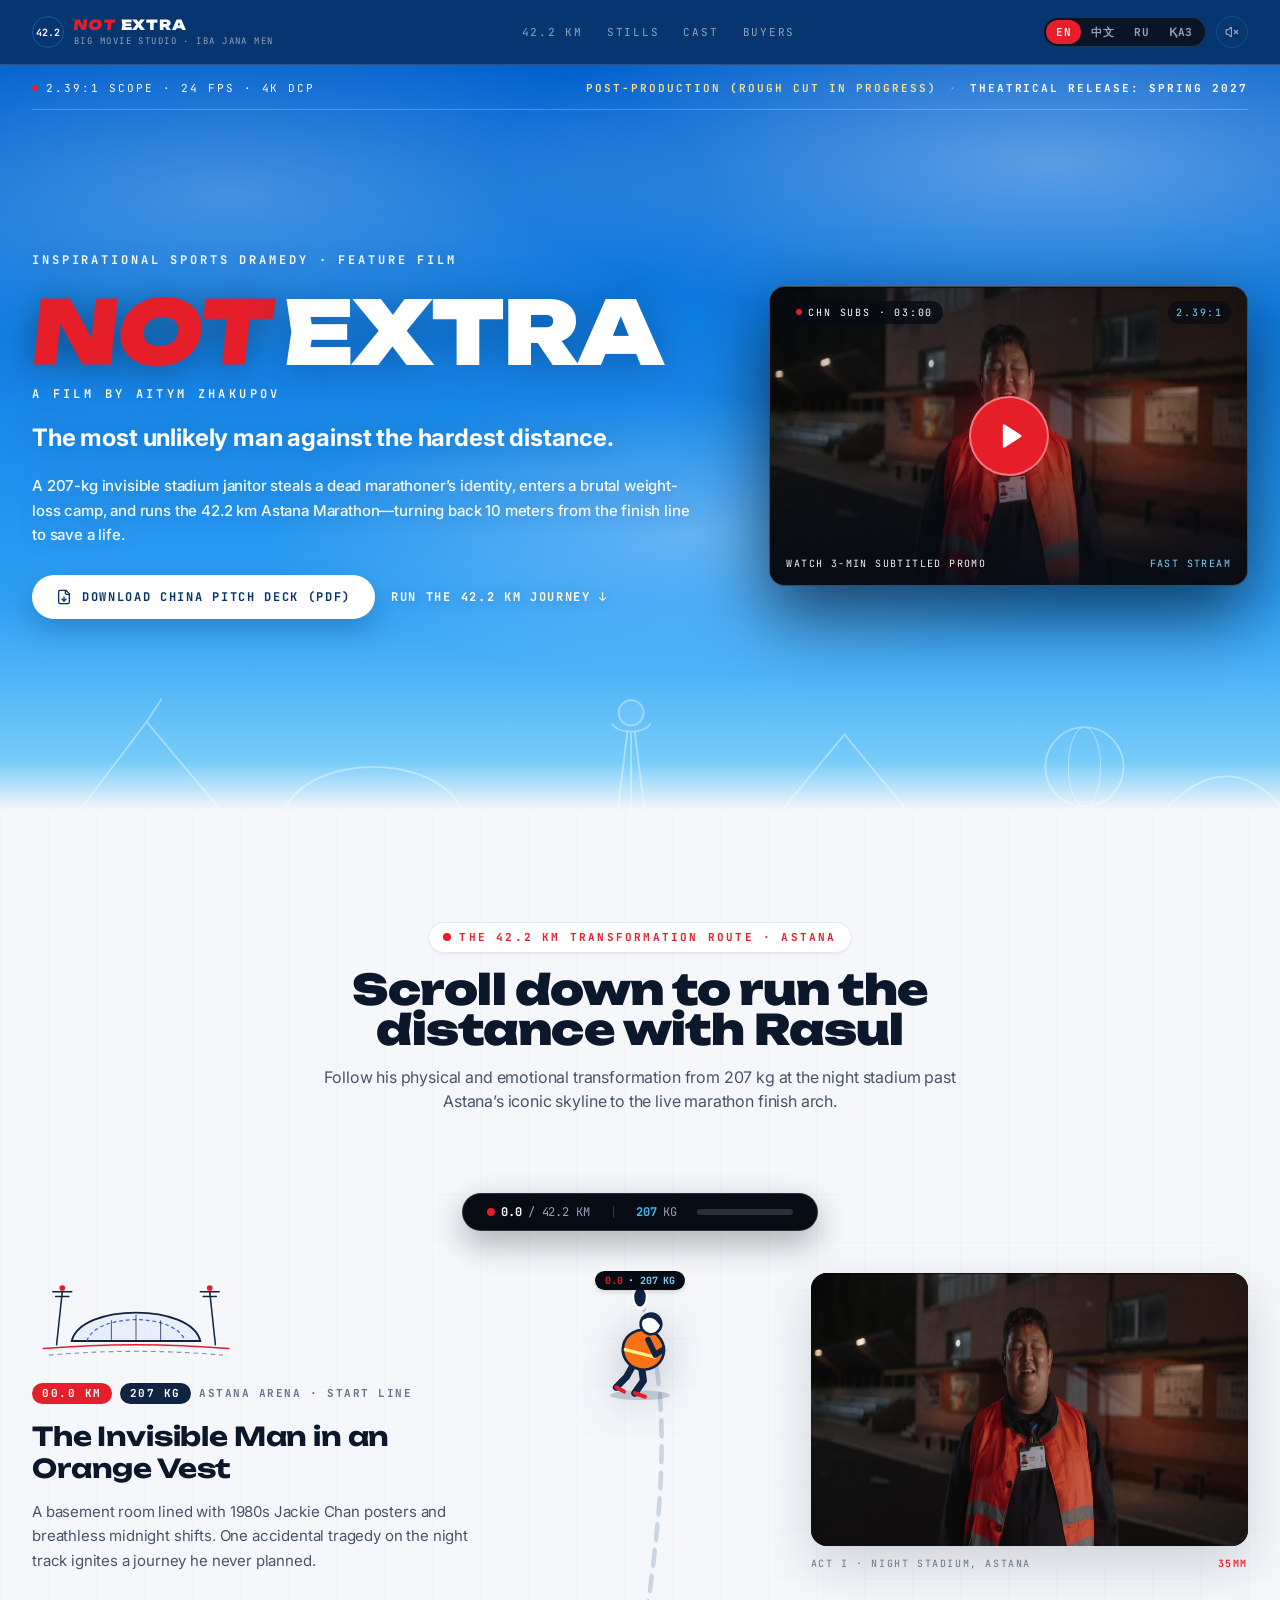
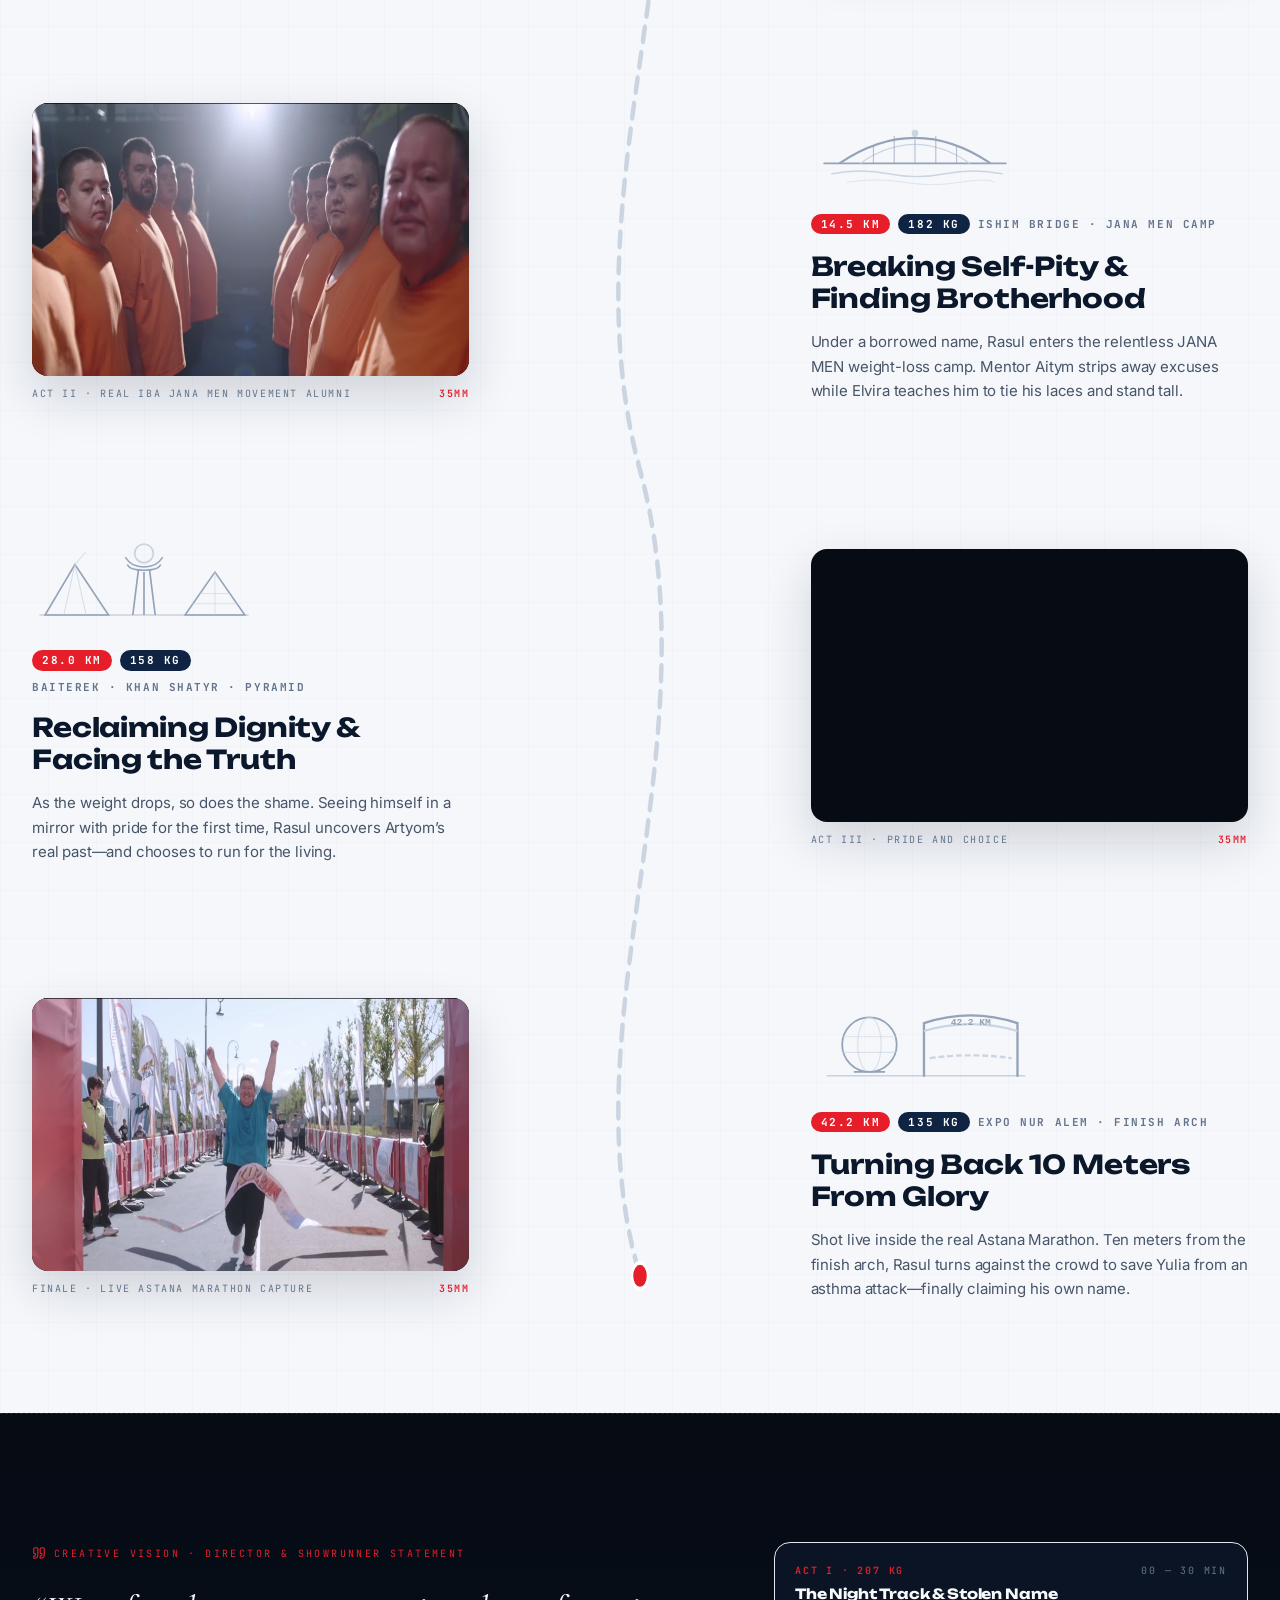
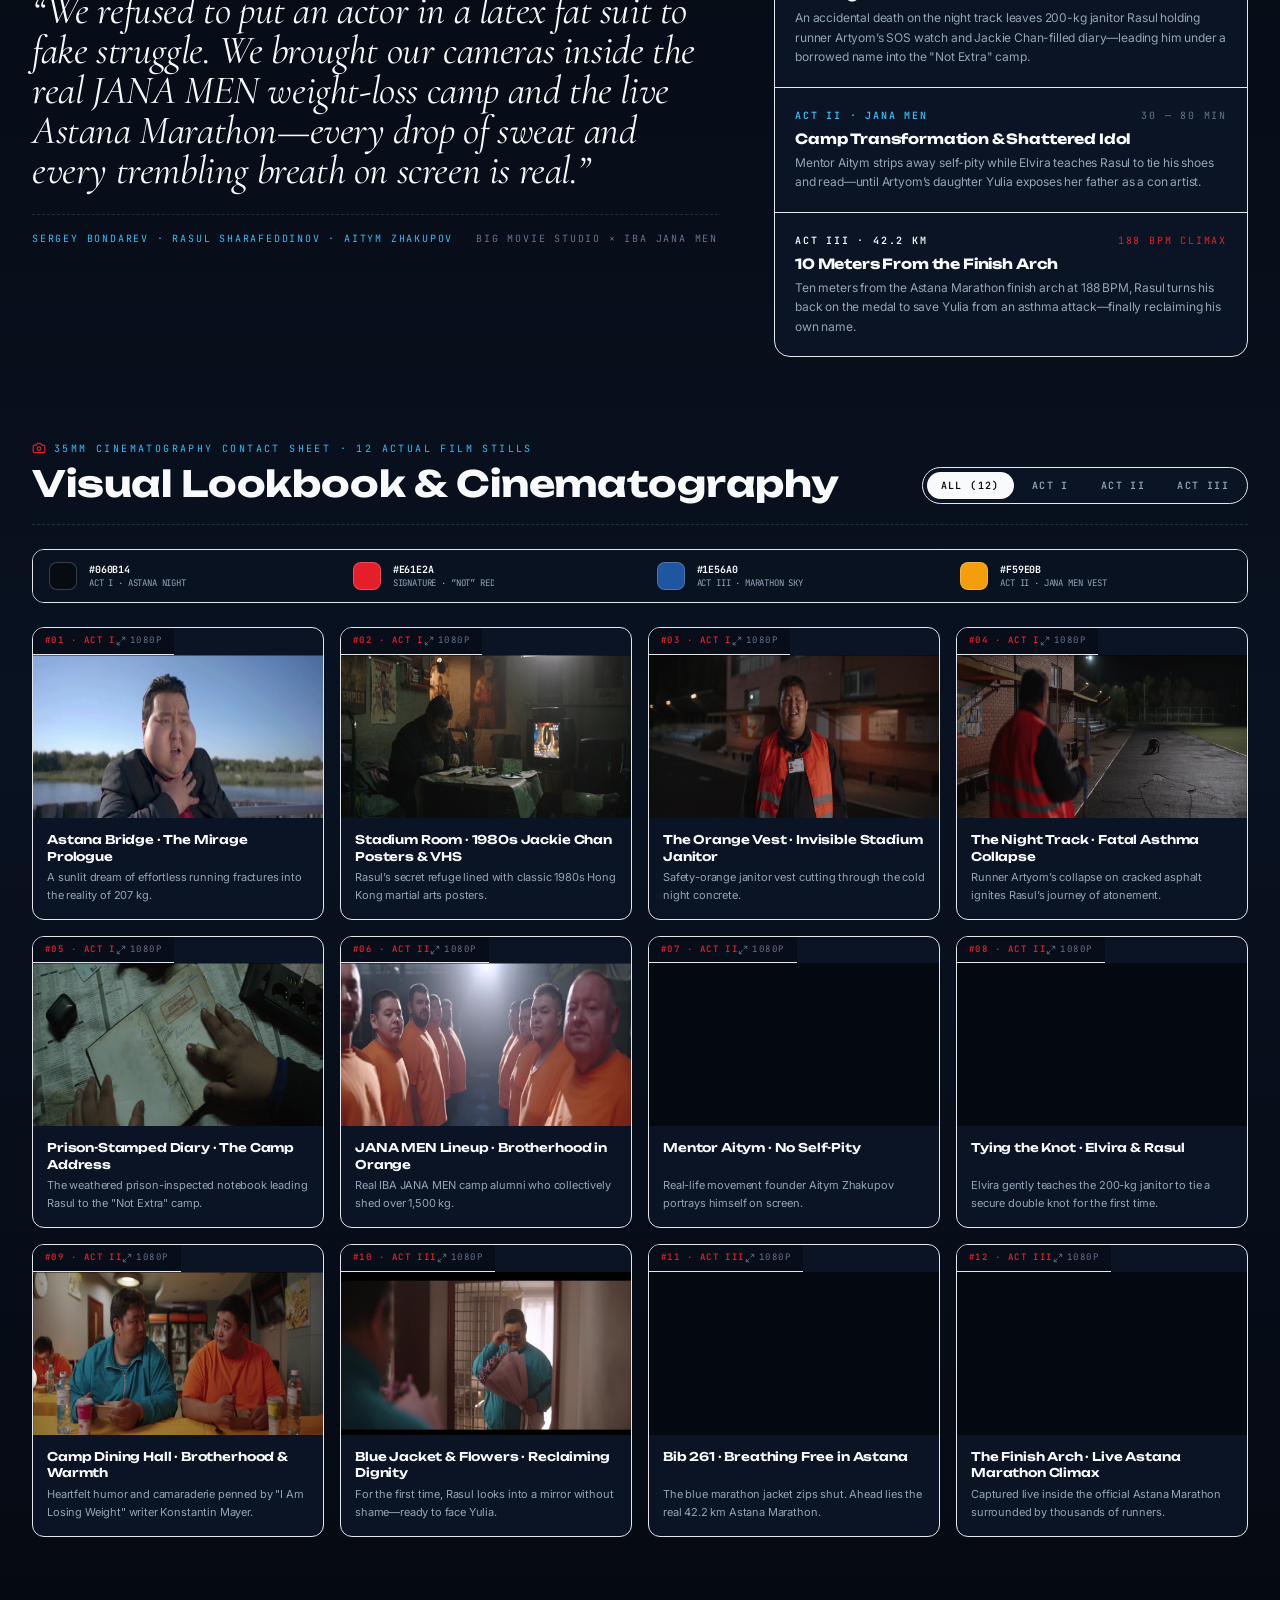
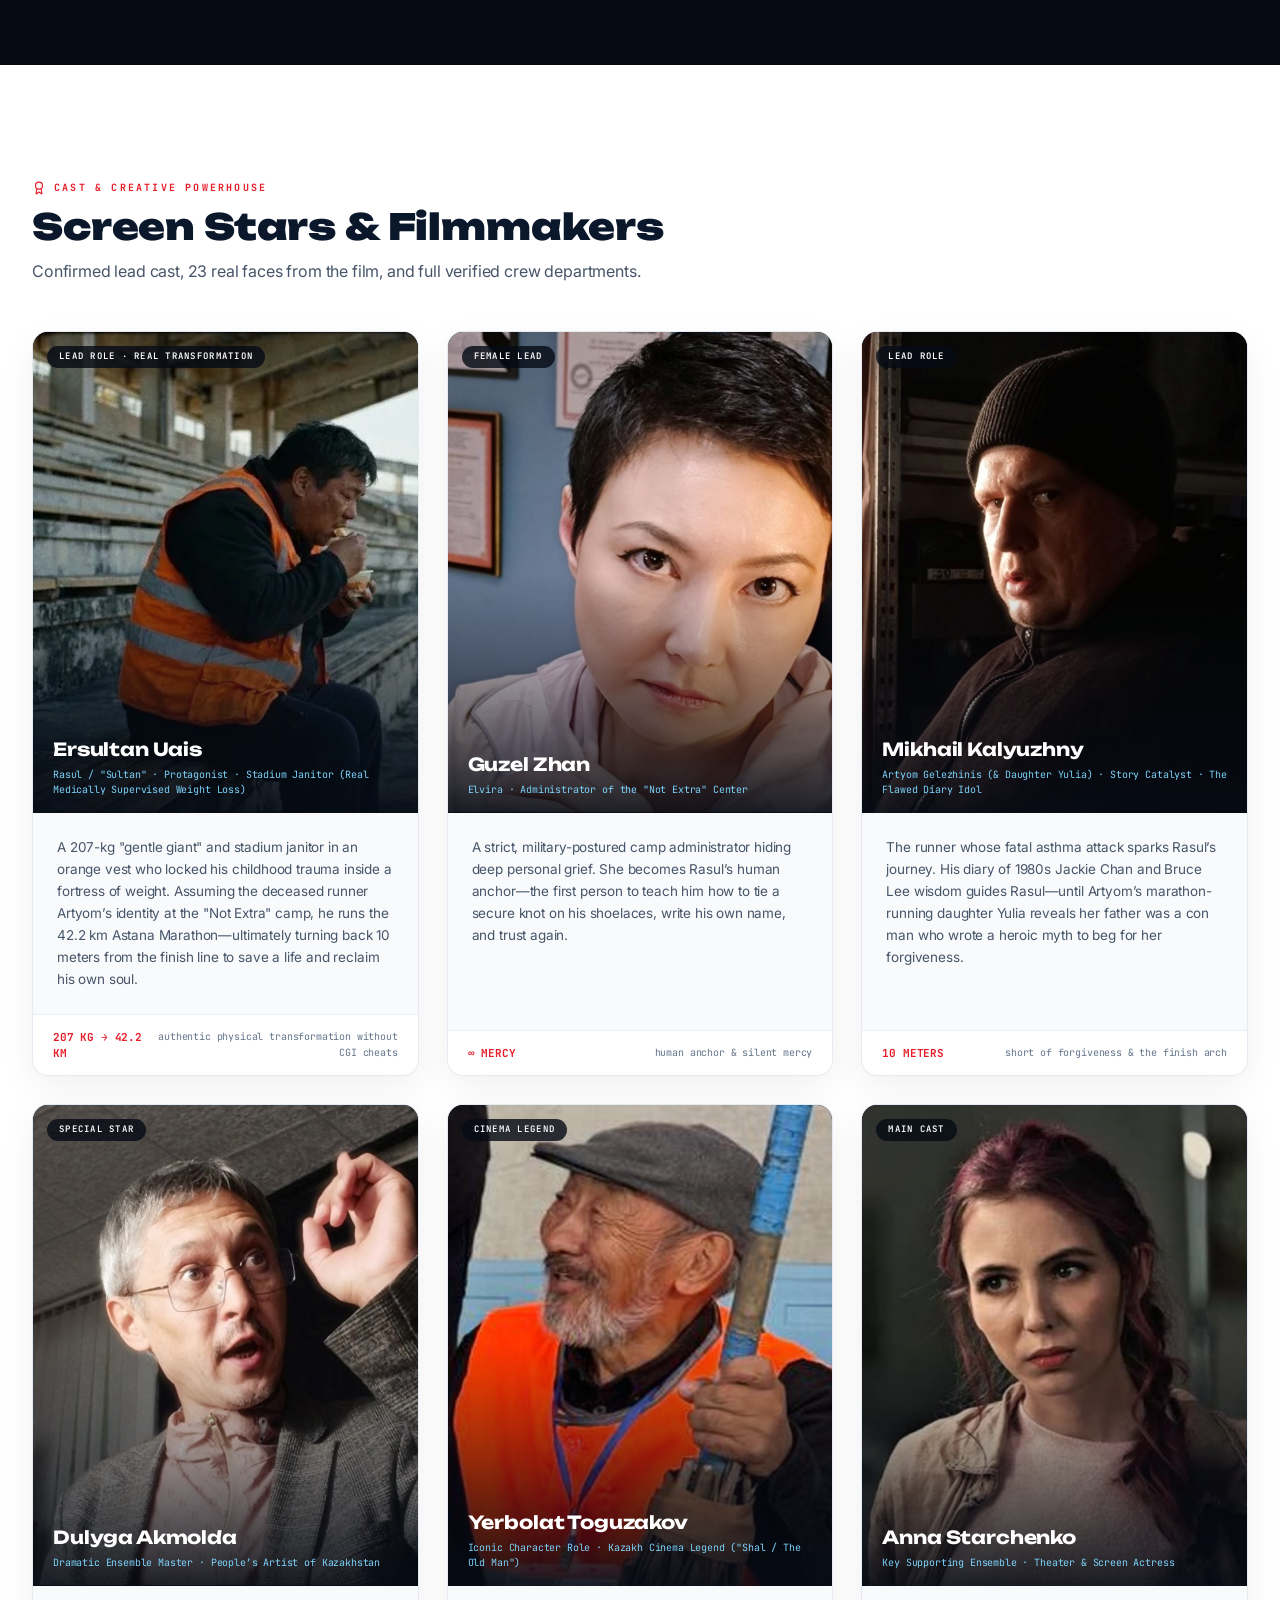
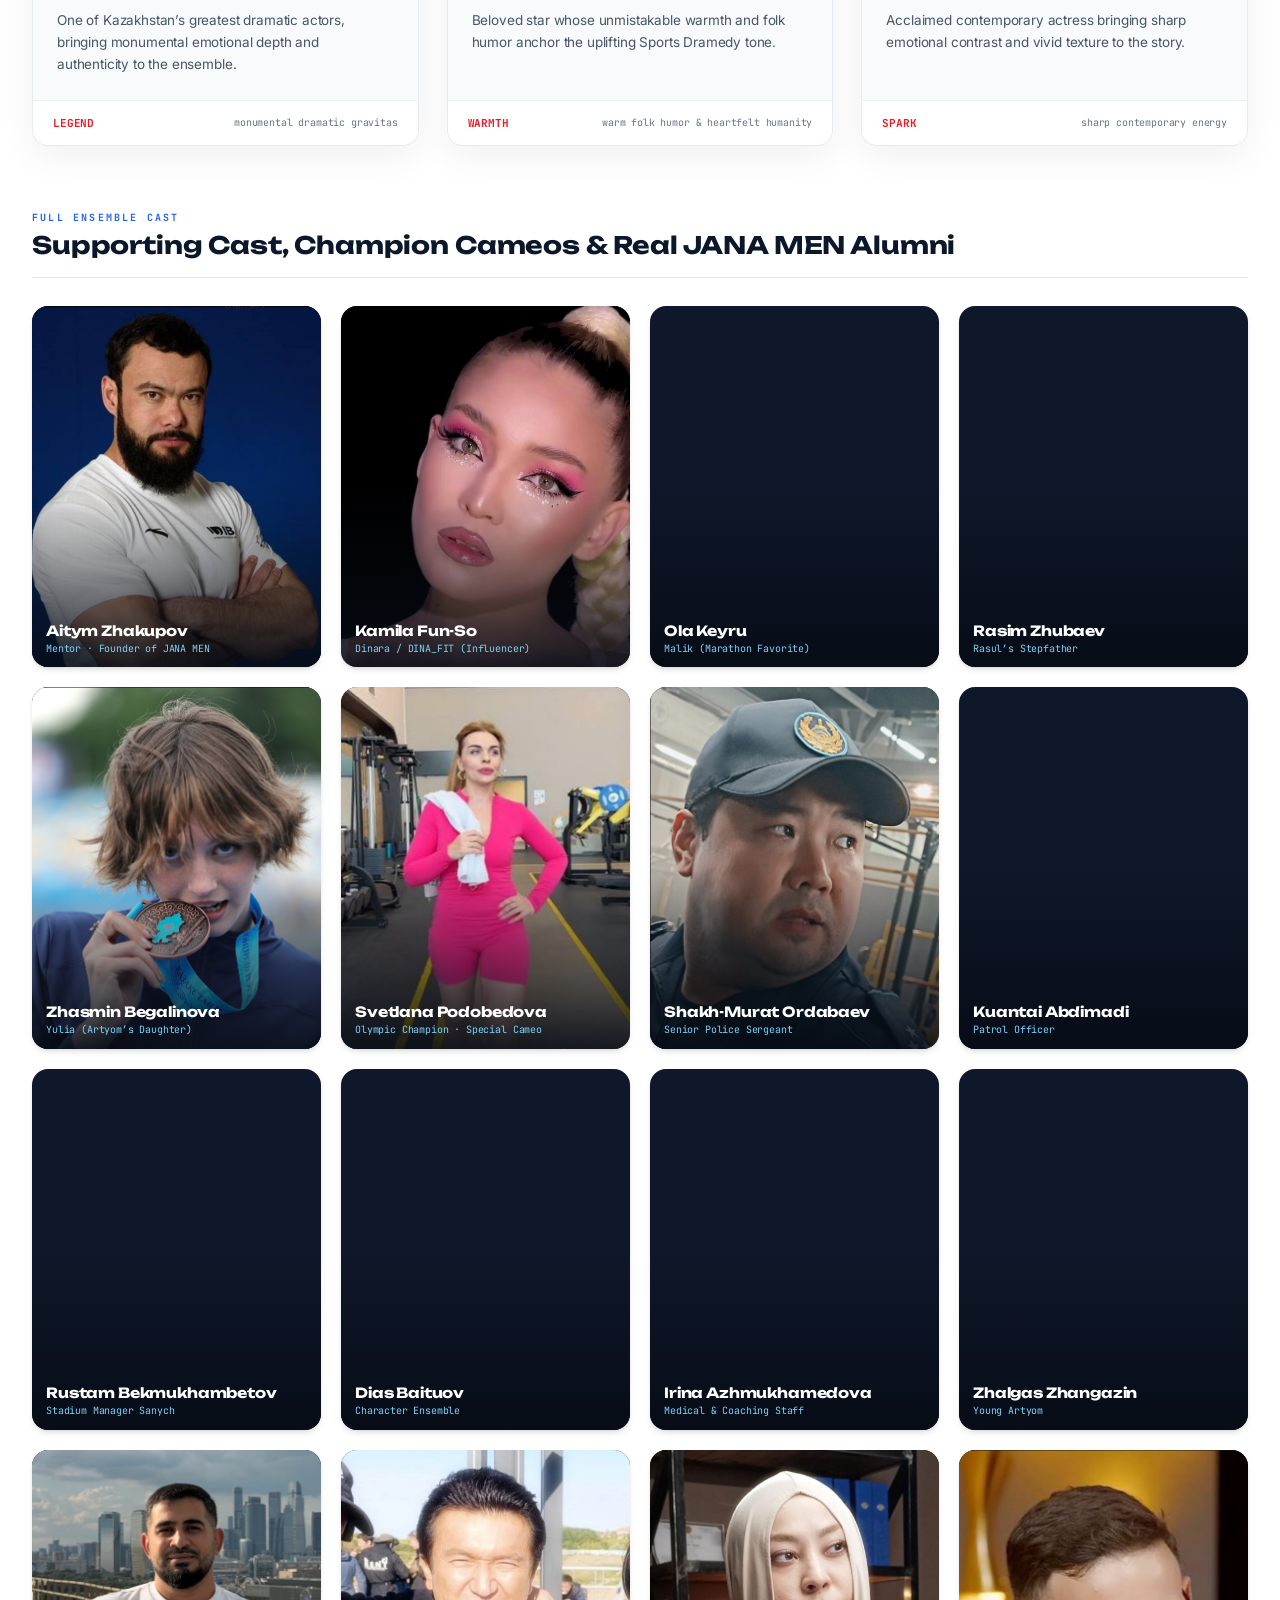
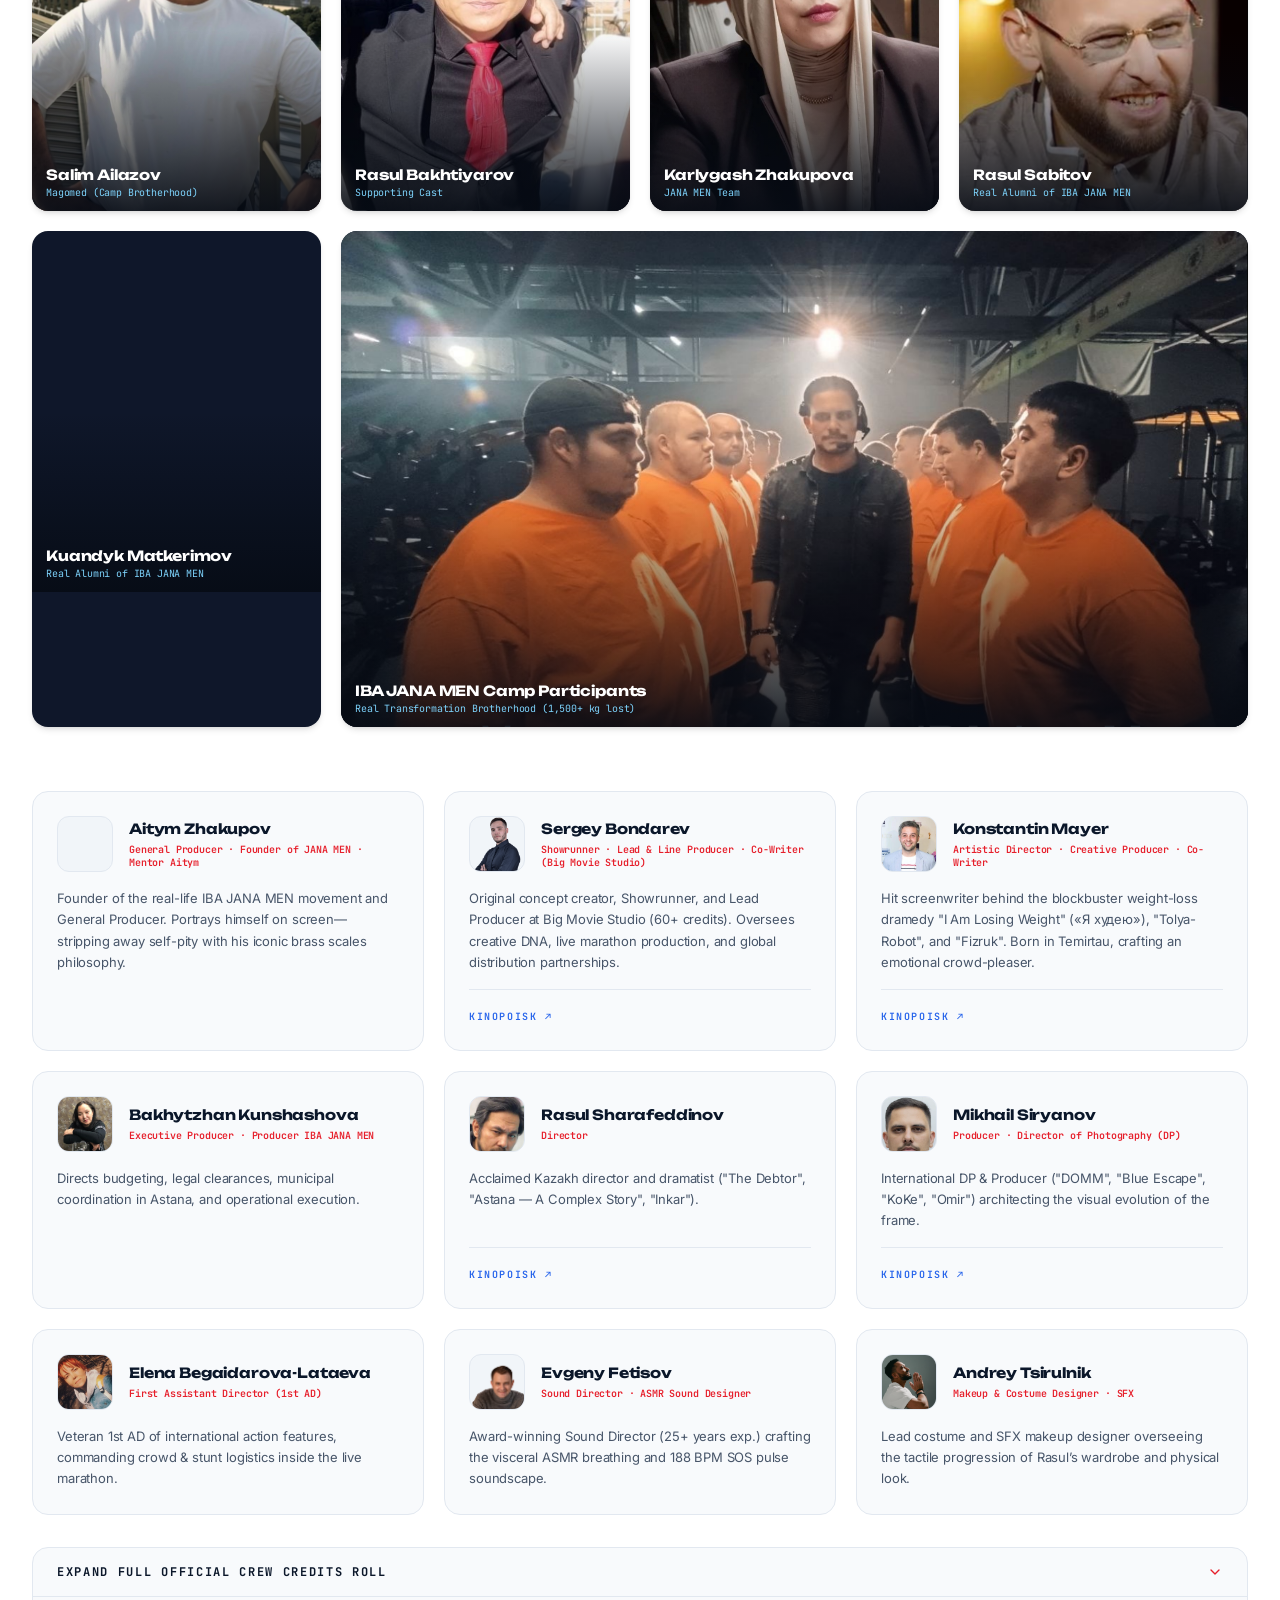
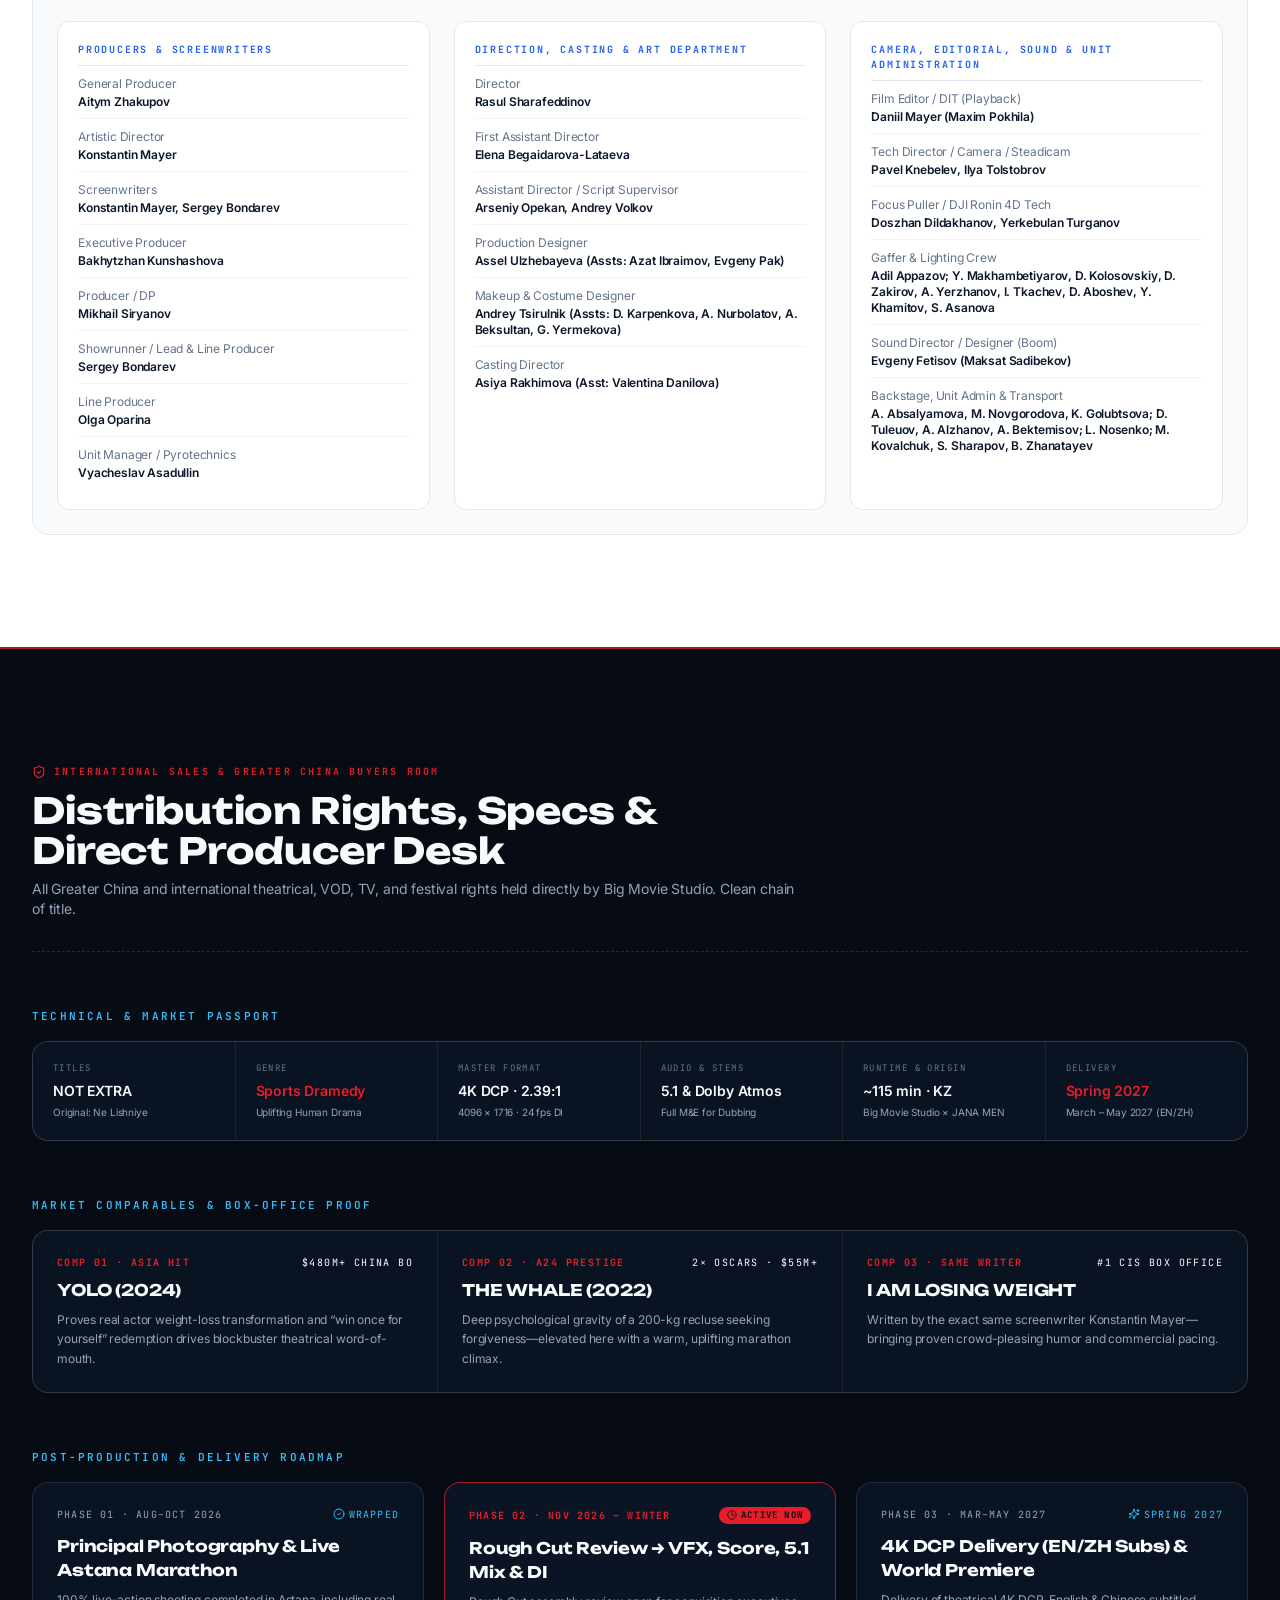
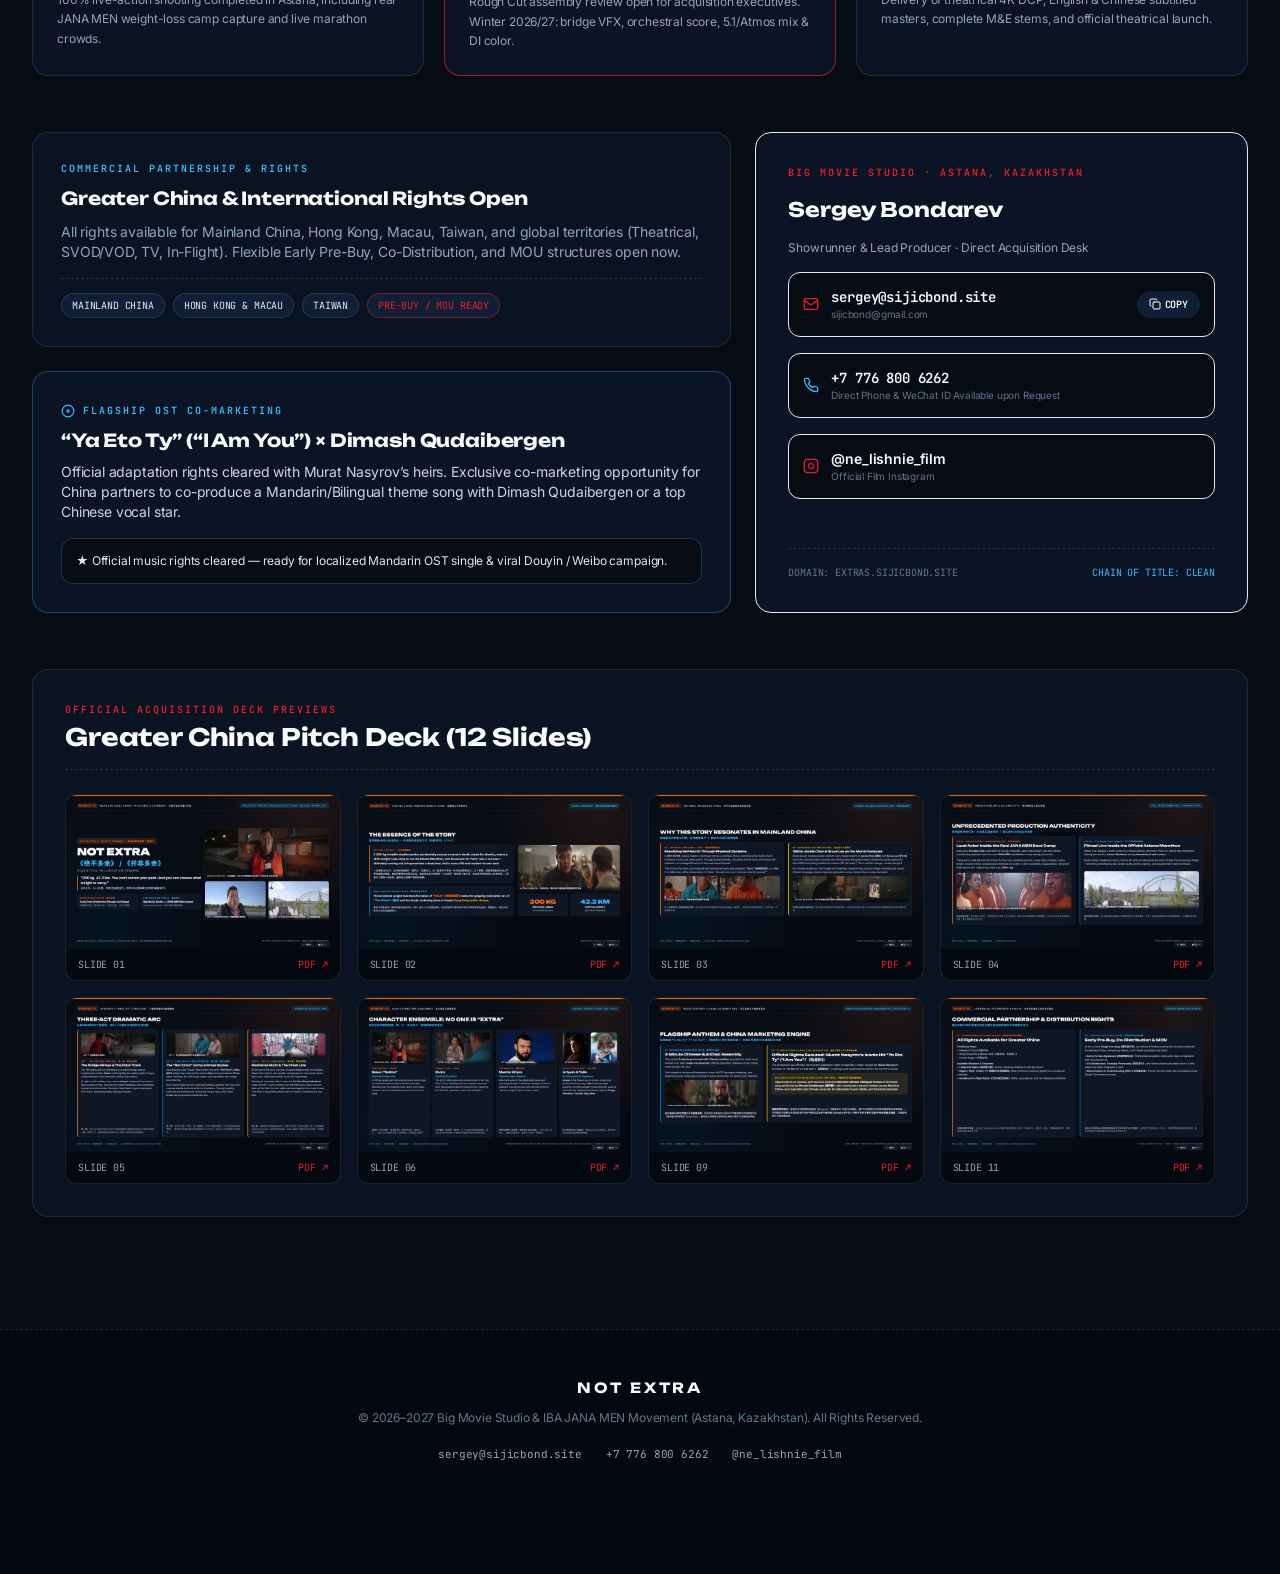
==== commit 16438973: "feat(sky-runner): pure vibrant blue sky hero with Astana skyline + large always-visible sticky slimm" ====
--- a/index.html
+++ b/index.html
@@ -2,6 +2,7 @@
 <html lang="ru" class="dark scroll-smooth">
   <head>
     <meta charset="UTF-8" />
+    <meta http-equiv="Cache-Control" content="no-cache, no-store, must-revalidate" />
     <meta name="viewport" content="width=device-width, initial-scale=1.0" />
     <link rel="icon" type="image/svg+xml" href="data:image/svg+xml,<svg xmlns='http://www.w3.org/2000/svg' viewBox='0 0 100 100'><rect width='100' height='100' rx='18' fill='%23060B14'/><text x='50%25' y='56%25' dominant-baseline='middle' text-anchor='middle' fill='%23E61E2A' font-family='sans-serif' font-weight='900' font-size='40'>42.2</text></svg>" />
     <title>НЕ ЛИШНИЕ / АРТЫҚ ЕМЕС / NOT EXTRA / 《绝不多余》 — Official Film Website</title>
@@ -19,10 +20,10 @@
     <link rel="preconnect" href="https://fonts.googleapis.com" />
     <link rel="preconnect" href="https://fonts.gstatic.com" crossorigin />
     <link href="https://fonts.googleapis.com/css2?family=Cormorant+Garamond:ital,wght@0,500;0,600;1,500;1,600;1,700&family=Inter:wght@300;400;500;600;700&family=JetBrains+Mono:wght@400;500;600;700&family=Noto+Sans+SC:wght@400;500;700;900&family=Unbounded:wght@500;600;700;800;900&display=swap" rel="stylesheet" />
-    <script type="module" crossorigin src="./assets/index-DFKeG6ae.js"></script>
-    <link rel="stylesheet" crossorigin href="./assets/index-A5IXzQtd.css">
+    <script type="module" crossorigin src="./assets/index-DXBwTpGT.js"></script>
+    <link rel="stylesheet" crossorigin href="./assets/index-CrYcRqKy.css">
   </head>
-  <body class="bg-[#060B14] text-[#F8FAFC] antialiased selection:bg-[#E61E2A] selection:text-white overflow-x-hidden">
+  <body class="bg-[#060B14] text-[#F8FAFC] antialiased selection:bg-[#E61E2A] selection:text-white overflow-x-clip">
     <div id="root"></div>
   </body>
 </html>
--- a/assets/index-CrYcRqKy.css
+++ b/assets/index-CrYcRqKy.css
@@ -0,0 +1 @@
+*,:before,:after{--tw-border-spacing-x: 0;--tw-border-spacing-y: 0;--tw-translate-x: 0;--tw-translate-y: 0;--tw-rotate: 0;--tw-skew-x: 0;--tw-skew-y: 0;--tw-scale-x: 1;--tw-scale-y: 1;--tw-pan-x: ;--tw-pan-y: ;--tw-pinch-zoom: ;--tw-scroll-snap-strictness: proximity;--tw-gradient-from-position: ;--tw-gradient-via-position: ;--tw-gradient-to-position: ;--tw-ordinal: ;--tw-slashed-zero: ;--tw-numeric-figure: ;--tw-numeric-spacing: ;--tw-numeric-fraction: ;--tw-ring-inset: ;--tw-ring-offset-width: 0px;--tw-ring-offset-color: #fff;--tw-ring-color: rgb(59 130 246 / .5);--tw-ring-offset-shadow: 0 0 #0000;--tw-ring-shadow: 0 0 #0000;--tw-shadow: 0 0 #0000;--tw-shadow-colored: 0 0 #0000;--tw-blur: ;--tw-brightness: ;--tw-contrast: ;--tw-grayscale: ;--tw-hue-rotate: ;--tw-invert: ;--tw-saturate: ;--tw-sepia: ;--tw-drop-shadow: ;--tw-backdrop-blur: ;--tw-backdrop-brightness: ;--tw-backdrop-contrast: ;--tw-backdrop-grayscale: ;--tw-backdrop-hue-rotate: ;--tw-backdrop-invert: ;--tw-backdrop-opacity: ;--tw-backdrop-saturate: ;--tw-backdrop-sepia: ;--tw-contain-size: ;--tw-contain-layout: ;--tw-contain-paint: ;--tw-contain-style: }::backdrop{--tw-border-spacing-x: 0;--tw-border-spacing-y: 0;--tw-translate-x: 0;--tw-translate-y: 0;--tw-rotate: 0;--tw-skew-x: 0;--tw-skew-y: 0;--tw-scale-x: 1;--tw-scale-y: 1;--tw-pan-x: ;--tw-pan-y: ;--tw-pinch-zoom: ;--tw-scroll-snap-strictness: proximity;--tw-gradient-from-position: ;--tw-gradient-via-position: ;--tw-gradient-to-position: ;--tw-ordinal: ;--tw-slashed-zero: ;--tw-numeric-figure: ;--tw-numeric-spacing: ;--tw-numeric-fraction: ;--tw-ring-inset: ;--tw-ring-offset-width: 0px;--tw-ring-offset-color: #fff;--tw-ring-color: rgb(59 130 246 / .5);--tw-ring-offset-shadow: 0 0 #0000;--tw-ring-shadow: 0 0 #0000;--tw-shadow: 0 0 #0000;--tw-shadow-colored: 0 0 #0000;--tw-blur: ;--tw-brightness: ;--tw-contrast: ;--tw-grayscale: ;--tw-hue-rotate: ;--tw-invert: ;--tw-saturate: ;--tw-sepia: ;--tw-drop-shadow: ;--tw-backdrop-blur: ;--tw-backdrop-brightness: ;--tw-backdrop-contrast: ;--tw-backdrop-grayscale: ;--tw-backdrop-hue-rotate: ;--tw-backdrop-invert: ;--tw-backdrop-opacity: ;--tw-backdrop-saturate: ;--tw-backdrop-sepia: ;--tw-contain-size: ;--tw-contain-layout: ;--tw-contain-paint: ;--tw-contain-style: }*,:before,:after{box-sizing:border-box;border-width:0;border-style:solid;border-color:#e5e7eb}:before,:after{--tw-content: ""}html,:host{line-height:1.5;-webkit-text-size-adjust:100%;-moz-tab-size:4;-o-tab-size:4;tab-size:4;font-family:Inter,system-ui,sans-serif;font-feature-settings:normal;font-variation-settings:normal;-webkit-tap-highlight-color:transparent}body{margin:0;line-height:inherit}hr{height:0;color:inherit;border-top-width:1px}abbr:where([title]){-webkit-text-decoration:underline dotted;text-decoration:underline dotted}h1,h2,h3,h4,h5,h6{font-size:inherit;font-weight:inherit}a{color:inherit;text-decoration:inherit}b,strong{font-weight:bolder}code,kbd,samp,pre{font-family:ui-monospace,SFMono-Regular,Menlo,Monaco,Consolas,Liberation Mono,Courier New,monospace;font-feature-settings:normal;font-variation-settings:normal;font-size:1em}small{font-size:80%}sub,sup{font-size:75%;line-height:0;position:relative;vertical-align:baseline}sub{bottom:-.25em}sup{top:-.5em}table{text-indent:0;border-color:inherit;border-collapse:collapse}button,input,optgroup,select,textarea{font-family:inherit;font-feature-settings:inherit;font-variation-settings:inherit;font-size:100%;font-weight:inherit;line-height:inherit;letter-spacing:inherit;color:inherit;margin:0;padding:0}button,select{text-transform:none}button,input:where([type=button]),input:where([type=reset]),input:where([type=submit]){-webkit-appearance:button;background-color:transparent;background-image:none}:-moz-focusring{outline:auto}:-moz-ui-invalid{box-shadow:none}progress{vertical-align:baseline}::-webkit-inner-spin-button,::-webkit-outer-spin-button{height:auto}[type=search]{-webkit-appearance:textfield;outline-offset:-2px}::-webkit-search-decoration{-webkit-appearance:none}::-webkit-file-upload-button{-webkit-appearance:button;font:inherit}summary{display:list-item}blockquote,dl,dd,h1,h2,h3,h4,h5,h6,hr,figure,p,pre{margin:0}fieldset{margin:0;padding:0}legend{padding:0}ol,ul,menu{list-style:none;margin:0;padding:0}dialog{padding:0}textarea{resize:vertical}input::-moz-placeholder,textarea::-moz-placeholder{opacity:1;color:#9ca3af}input::placeholder,textarea::placeholder{opacity:1;color:#9ca3af}button,[role=button]{cursor:pointer}:disabled{cursor:default}img,svg,video,canvas,audio,iframe,embed,object{display:block;vertical-align:middle}img,video{max-width:100%;height:auto}[hidden]:where(:not([hidden=until-found])){display:none}body{background-color:var(--bg-void);color:var(--ink-white);font-family:Inter,Noto Sans SC,system-ui,-apple-system,sans-serif;letter-spacing:-.01em}.pointer-events-none{pointer-events:none}.invisible{visibility:hidden}.collapse{visibility:collapse}.fixed{position:fixed}.absolute{position:absolute}.relative{position:relative}.sticky{position:sticky}.inset-0{top:0;right:0;bottom:0;left:0}.inset-x-0{left:0;right:0}.bottom-0{bottom:0}.bottom-2{bottom:.5rem}.bottom-3{bottom:.75rem}.bottom-3\.5{bottom:.875rem}.bottom-4{bottom:1rem}.left-0{left:0}.left-1\/2{left:50%}.left-2{left:.5rem}.left-3{left:.75rem}.left-3\.5{left:.875rem}.left-4{left:1rem}.left-5{left:1.25rem}.left-6{left:1.5rem}.right-0{right:0}.right-3{right:.75rem}.right-3\.5{right:.875rem}.right-4{right:1rem}.right-5{right:1.25rem}.top-0{top:0}.top-1\/2{top:50%}.top-2{top:.5rem}.top-20{top:5rem}.top-3\.5{top:.875rem}.top-\[38vh\]{top:38vh}.top-\[42vh\]{top:42vh}.z-10{z-index:10}.z-20{z-index:20}.z-30{z-index:30}.z-50{z-index:50}.z-\[2\]{z-index:2}.z-\[4\]{z-index:4}.col-span-2{grid-column:span 2 / span 2}.mx-auto{margin-left:auto;margin-right:auto}.my-auto{margin-top:auto;margin-bottom:auto}.-ml-3{margin-left:-.75rem}.mb-1{margin-bottom:.25rem}.mb-1\.5{margin-bottom:.375rem}.mb-10{margin-bottom:2.5rem}.mb-12{margin-bottom:3rem}.mb-14{margin-bottom:3.5rem}.mb-16{margin-bottom:4rem}.mb-2{margin-bottom:.5rem}.mb-2\.5{margin-bottom:.625rem}.mb-3{margin-bottom:.75rem}.mb-4{margin-bottom:1rem}.mb-5{margin-bottom:1.25rem}.mb-6{margin-bottom:1.5rem}.mb-7{margin-bottom:1.75rem}.mb-8{margin-bottom:2rem}.ml-1{margin-left:.25rem}.ml-3{margin-left:.75rem}.mr-1{margin-right:.25rem}.mr-2{margin-right:.5rem}.mr-3{margin-right:.75rem}.mt-0\.5{margin-top:.125rem}.mt-1{margin-top:.25rem}.mt-1\.5{margin-top:.375rem}.mt-2\.5{margin-top:.625rem}.mt-4{margin-top:1rem}.mt-6{margin-top:1.5rem}.line-clamp-2{overflow:hidden;display:-webkit-box;-webkit-box-orient:vertical;-webkit-line-clamp:2}.block{display:block}.inline-block{display:inline-block}.flex{display:flex}.inline-flex{display:inline-flex}.grid{display:grid}.hidden{display:none}.aspect-\[16\/10\]{aspect-ratio:16/10}.aspect-\[4\/5\]{aspect-ratio:4/5}.aspect-video{aspect-ratio:16 / 9}.h-1{height:.25rem}.h-1\.5{height:.375rem}.h-10{height:2.5rem}.h-12{height:3rem}.h-14{height:3.5rem}.h-16{height:4rem}.h-2{height:.5rem}.h-2\.5{height:.625rem}.h-24{height:6rem}.h-3{height:.75rem}.h-3\.5{height:.875rem}.h-4{height:1rem}.h-5{height:1.25rem}.h-6{height:1.5rem}.h-7{height:1.75rem}.h-8{height:2rem}.h-9{height:2.25rem}.h-auto{height:auto}.h-fit{height:-moz-fit-content;height:fit-content}.h-full{height:100%}.min-h-\[240px\]{min-height:240px}.min-h-\[290px\]{min-height:290px}.min-h-\[90vh\]{min-height:90vh}.min-h-screen{min-height:100vh}.w-0\.5{width:.125rem}.w-1{width:.25rem}.w-1\.5{width:.375rem}.w-10{width:2.5rem}.w-12{width:3rem}.w-14{width:3.5rem}.w-16{width:4rem}.w-2{width:.5rem}.w-2\.5{width:.625rem}.w-24{width:6rem}.w-3{width:.75rem}.w-3\.5{width:.875rem}.w-4{width:1rem}.w-40{width:10rem}.w-44{width:11rem}.w-48{width:12rem}.w-5{width:1.25rem}.w-6{width:1.5rem}.w-7{width:1.75rem}.w-8{width:2rem}.w-9{width:2.25rem}.w-\[200px\]{width:200px}.w-full{width:100%}.min-w-0{min-width:0px}.max-w-2xl{max-width:42rem}.max-w-3xl{max-width:48rem}.max-w-5xl{max-width:64rem}.max-w-\[1320px\]{max-width:1320px}.max-w-\[1340px\]{max-width:1340px}.max-w-\[1380px\]{max-width:1380px}.max-w-md{max-width:28rem}.flex-1{flex:1 1 0%}.flex-shrink-0{flex-shrink:0}.-translate-x-1\/2{--tw-translate-x: -50%;transform:translate(var(--tw-translate-x),var(--tw-translate-y)) rotate(var(--tw-rotate)) skew(var(--tw-skew-x)) skewY(var(--tw-skew-y)) scaleX(var(--tw-scale-x)) scaleY(var(--tw-scale-y))}.-translate-y-1\/2{--tw-translate-y: -50%;transform:translate(var(--tw-translate-x),var(--tw-translate-y)) rotate(var(--tw-rotate)) skew(var(--tw-skew-x)) skewY(var(--tw-skew-y)) scaleX(var(--tw-scale-x)) scaleY(var(--tw-scale-y))}.-skew-x-6{--tw-skew-x: -6deg;transform:translate(var(--tw-translate-x),var(--tw-translate-y)) rotate(var(--tw-rotate)) skew(var(--tw-skew-x)) skewY(var(--tw-skew-y)) scaleX(var(--tw-scale-x)) scaleY(var(--tw-scale-y))}.transform{transform:translate(var(--tw-translate-x),var(--tw-translate-y)) rotate(var(--tw-rotate)) skew(var(--tw-skew-x)) skewY(var(--tw-skew-y)) scaleX(var(--tw-scale-x)) scaleY(var(--tw-scale-y))}@keyframes spin{to{transform:rotate(360deg)}}.animate-spin{animation:spin 1s linear infinite}.cursor-crosshair{cursor:crosshair}.cursor-pointer{cursor:pointer}.select-none{-webkit-user-select:none;-moz-user-select:none;user-select:none}.resize{resize:both}.grid-cols-1{grid-template-columns:repeat(1,minmax(0,1fr))}.grid-cols-2{grid-template-columns:repeat(2,minmax(0,1fr))}.flex-col{flex-direction:column}.flex-wrap{flex-wrap:wrap}.items-start{align-items:flex-start}.items-center{align-items:center}.items-stretch{align-items:stretch}.justify-center{justify-content:center}.justify-between{justify-content:space-between}.gap-1{gap:.25rem}.gap-1\.5{gap:.375rem}.gap-10{gap:2.5rem}.gap-2{gap:.5rem}.gap-2\.5{gap:.625rem}.gap-3{gap:.75rem}.gap-4{gap:1rem}.gap-5{gap:1.25rem}.gap-6{gap:1.5rem}.gap-7{gap:1.75rem}.gap-8{gap:2rem}.gap-px{gap:1px}.gap-x-6{-moz-column-gap:1.5rem;column-gap:1.5rem}.gap-y-2{row-gap:.5rem}.space-y-14>:not([hidden])~:not([hidden]){--tw-space-y-reverse: 0;margin-top:calc(3.5rem * calc(1 - var(--tw-space-y-reverse)));margin-bottom:calc(3.5rem * var(--tw-space-y-reverse))}.space-y-16>:not([hidden])~:not([hidden]){--tw-space-y-reverse: 0;margin-top:calc(4rem * calc(1 - var(--tw-space-y-reverse)));margin-bottom:calc(4rem * var(--tw-space-y-reverse))}.space-y-2>:not([hidden])~:not([hidden]){--tw-space-y-reverse: 0;margin-top:calc(.5rem * calc(1 - var(--tw-space-y-reverse)));margin-bottom:calc(.5rem * var(--tw-space-y-reverse))}.space-y-2\.5>:not([hidden])~:not([hidden]){--tw-space-y-reverse: 0;margin-top:calc(.625rem * calc(1 - var(--tw-space-y-reverse)));margin-bottom:calc(.625rem * var(--tw-space-y-reverse))}.space-y-20>:not([hidden])~:not([hidden]){--tw-space-y-reverse: 0;margin-top:calc(5rem * calc(1 - var(--tw-space-y-reverse)));margin-bottom:calc(5rem * var(--tw-space-y-reverse))}.space-y-3>:not([hidden])~:not([hidden]){--tw-space-y-reverse: 0;margin-top:calc(.75rem * calc(1 - var(--tw-space-y-reverse)));margin-bottom:calc(.75rem * var(--tw-space-y-reverse))}.space-y-4>:not([hidden])~:not([hidden]){--tw-space-y-reverse: 0;margin-top:calc(1rem * calc(1 - var(--tw-space-y-reverse)));margin-bottom:calc(1rem * var(--tw-space-y-reverse))}.space-y-5>:not([hidden])~:not([hidden]){--tw-space-y-reverse: 0;margin-top:calc(1.25rem * calc(1 - var(--tw-space-y-reverse)));margin-bottom:calc(1.25rem * var(--tw-space-y-reverse))}.space-y-6>:not([hidden])~:not([hidden]){--tw-space-y-reverse: 0;margin-top:calc(1.5rem * calc(1 - var(--tw-space-y-reverse)));margin-bottom:calc(1.5rem * var(--tw-space-y-reverse))}.divide-y>:not([hidden])~:not([hidden]){--tw-divide-y-reverse: 0;border-top-width:calc(1px * calc(1 - var(--tw-divide-y-reverse)));border-bottom-width:calc(1px * var(--tw-divide-y-reverse))}.self-start{align-self:flex-start}.overflow-hidden{overflow:hidden}.overflow-visible{overflow:visible}.overflow-x-clip{overflow-x:clip}.scroll-smooth{scroll-behavior:smooth}.truncate{overflow:hidden;text-overflow:ellipsis;white-space:nowrap}.whitespace-nowrap{white-space:nowrap}.rounded{border-radius:.25rem}.rounded-2xl{border-radius:1rem}.rounded-full{border-radius:9999px}.rounded-lg{border-radius:.5rem}.rounded-xl{border-radius:.75rem}.border{border-width:1px}.border-2{border-width:2px}.border-b{border-bottom-width:1px}.border-t{border-top-width:1px}.border-t-2{border-top-width:2px}.border-\[\#38BDF8\]\/20{border-color:#38bdf833}.border-\[\#38BDF8\]\/25{border-color:#38bdf840}.border-\[\#38BDF8\]\/30{border-color:#38bdf84d}.border-\[\#E61E2A\]{--tw-border-opacity: 1;border-color:rgb(230 30 42 / var(--tw-border-opacity, 1))}.border-\[\#E61E2A\]\/45{border-color:#e61e2a73}.border-\[\#E61E2A\]\/70{border-color:#e61e2ab3}.border-\[\#E61E2A\]\/85{border-color:#e61e2ad9}.border-\[\#F8FAFC\]\/10{border-color:#f8fafc1a}.border-slate-100{--tw-border-opacity: 1;border-color:rgb(241 245 249 / var(--tw-border-opacity, 1))}.border-slate-200{--tw-border-opacity: 1;border-color:rgb(226 232 240 / var(--tw-border-opacity, 1))}.border-slate-200\/70{border-color:#e2e8f0b3}.border-slate-200\/80{border-color:#e2e8f0cc}.border-white\/10{border-color:#ffffff1a}.border-white\/15{border-color:#ffffff26}.border-white\/20{border-color:#fff3}.border-white\/25{border-color:#ffffff40}.border-white\/40{border-color:#fff6}.bg-\[\#03060C\]\/95{background-color:#03060cf2}.bg-\[\#040810\]{--tw-bg-opacity: 1;background-color:rgb(4 8 16 / var(--tw-bg-opacity, 1))}.bg-\[\#060B14\]{--tw-bg-opacity: 1;background-color:rgb(6 11 20 / var(--tw-bg-opacity, 1))}.bg-\[\#060B14\]\/70{background-color:#060b14b3}.bg-\[\#060B14\]\/80{background-color:#060b14cc}.bg-\[\#060B14\]\/85{background-color:#060b14d9}.bg-\[\#070D19\]{--tw-bg-opacity: 1;background-color:rgb(7 13 25 / var(--tw-bg-opacity, 1))}.bg-\[\#070E1B\]{--tw-bg-opacity: 1;background-color:rgb(7 14 27 / var(--tw-bg-opacity, 1))}.bg-\[\#07336B\]\/95{background-color:#07336bf2}.bg-\[\#091221\]{--tw-bg-opacity: 1;background-color:rgb(9 18 33 / var(--tw-bg-opacity, 1))}.bg-\[\#0A1322\]{--tw-bg-opacity: 1;background-color:rgb(10 19 34 / var(--tw-bg-opacity, 1))}.bg-\[\#0B1424\]{--tw-bg-opacity: 1;background-color:rgb(11 20 36 / var(--tw-bg-opacity, 1))}.bg-\[\#0F2342\]{--tw-bg-opacity: 1;background-color:rgb(15 35 66 / var(--tw-bg-opacity, 1))}.bg-\[\#111F36\]{--tw-bg-opacity: 1;background-color:rgb(17 31 54 / var(--tw-bg-opacity, 1))}.bg-\[\#1D080D\]{--tw-bg-opacity: 1;background-color:rgb(29 8 13 / var(--tw-bg-opacity, 1))}.bg-\[\#E61E2A\]{--tw-bg-opacity: 1;background-color:rgb(230 30 42 / var(--tw-bg-opacity, 1))}.bg-\[\#E61E2A\]\/15{background-color:#e61e2a26}.bg-\[\#F5F7FB\]{--tw-bg-opacity: 1;background-color:rgb(245 247 251 / var(--tw-bg-opacity, 1))}.bg-\[\#F8FAFC\]{--tw-bg-opacity: 1;background-color:rgb(248 250 252 / var(--tw-bg-opacity, 1))}.bg-\[\#F8FAFC\]\/10{background-color:#f8fafc1a}.bg-black{--tw-bg-opacity: 1;background-color:rgb(0 0 0 / var(--tw-bg-opacity, 1))}.bg-black\/30{background-color:#0000004d}.bg-black\/40{background-color:#0006}.bg-black\/95{background-color:#000000f2}.bg-sky-400\/50{background-color:#38bdf880}.bg-slate-100{--tw-bg-opacity: 1;background-color:rgb(241 245 249 / var(--tw-bg-opacity, 1))}.bg-slate-300{--tw-bg-opacity: 1;background-color:rgb(203 213 225 / var(--tw-bg-opacity, 1))}.bg-slate-900{--tw-bg-opacity: 1;background-color:rgb(15 23 42 / var(--tw-bg-opacity, 1))}.bg-transparent{background-color:transparent}.bg-white{--tw-bg-opacity: 1;background-color:rgb(255 255 255 / var(--tw-bg-opacity, 1))}.bg-white\/10{background-color:#ffffff1a}.bg-white\/15{background-color:#ffffff26}.bg-white\/20{background-color:#fff3}.bg-white\/5{background-color:#ffffff0d}.bg-gradient-to-b{background-image:linear-gradient(to bottom,var(--tw-gradient-stops))}.bg-gradient-to-t{background-image:linear-gradient(to top,var(--tw-gradient-stops))}.from-\[\#060B14\]{--tw-gradient-from: #060B14 var(--tw-gradient-from-position);--tw-gradient-to: rgb(6 11 20 / 0) var(--tw-gradient-to-position);--tw-gradient-stops: var(--tw-gradient-from), var(--tw-gradient-to)}.from-\[\#060B14\]\/90{--tw-gradient-from: rgb(6 11 20 / .9) var(--tw-gradient-from-position);--tw-gradient-to: rgb(6 11 20 / 0) var(--tw-gradient-to-position);--tw-gradient-stops: var(--tw-gradient-from), var(--tw-gradient-to)}.from-black\/95{--tw-gradient-from: rgb(0 0 0 / .95) var(--tw-gradient-from-position);--tw-gradient-to: rgb(0 0 0 / 0) var(--tw-gradient-to-position);--tw-gradient-stops: var(--tw-gradient-from), var(--tw-gradient-to)}.via-\[\#091221\]{--tw-gradient-to: rgb(9 18 33 / 0) var(--tw-gradient-to-position);--tw-gradient-stops: var(--tw-gradient-from), #091221 var(--tw-gradient-via-position), var(--tw-gradient-to)}.via-black\/65{--tw-gradient-to: rgb(0 0 0 / 0) var(--tw-gradient-to-position);--tw-gradient-stops: var(--tw-gradient-from), rgb(0 0 0 / .65) var(--tw-gradient-via-position), var(--tw-gradient-to)}.via-transparent{--tw-gradient-to: rgb(0 0 0 / 0) var(--tw-gradient-to-position);--tw-gradient-stops: var(--tw-gradient-from), transparent var(--tw-gradient-via-position), var(--tw-gradient-to)}.to-\[\#050911\]{--tw-gradient-to: #050911 var(--tw-gradient-to-position)}.to-\[\#060B14\]\/30{--tw-gradient-to: rgb(6 11 20 / .3) var(--tw-gradient-to-position)}.to-transparent{--tw-gradient-to: transparent var(--tw-gradient-to-position)}.fill-current{fill:currentColor}.object-contain{-o-object-fit:contain;object-fit:contain}.object-cover{-o-object-fit:cover;object-fit:cover}.object-center{-o-object-position:center;object-position:center}.object-top{-o-object-position:top;object-position:top}.p-0\.5{padding:.125rem}.p-1{padding:.25rem}.p-1\.5{padding:.375rem}.p-2{padding:.5rem}.p-3{padding:.75rem}.p-3\.5{padding:.875rem}.p-4{padding:1rem}.p-5{padding:1.25rem}.p-6{padding:1.5rem}.p-8{padding:2rem}.px-1{padding-left:.25rem;padding-right:.25rem}.px-1\.5{padding-left:.375rem;padding-right:.375rem}.px-2{padding-left:.5rem;padding-right:.5rem}.px-2\.5{padding-left:.625rem;padding-right:.625rem}.px-3{padding-left:.75rem;padding-right:.75rem}.px-3\.5{padding-left:.875rem;padding-right:.875rem}.px-4{padding-left:1rem;padding-right:1rem}.px-5{padding-left:1.25rem;padding-right:1.25rem}.px-6{padding-left:1.5rem;padding-right:1.5rem}.py-0\.5{padding-top:.125rem;padding-bottom:.125rem}.py-1{padding-top:.25rem;padding-bottom:.25rem}.py-1\.5{padding-top:.375rem;padding-bottom:.375rem}.py-2{padding-top:.5rem;padding-bottom:.5rem}.py-2\.5{padding-top:.625rem;padding-bottom:.625rem}.py-20{padding-top:5rem;padding-bottom:5rem}.py-24{padding-top:6rem;padding-bottom:6rem}.py-3{padding-top:.75rem;padding-bottom:.75rem}.py-3\.5{padding-top:.875rem;padding-bottom:.875rem}.py-4{padding-top:1rem;padding-bottom:1rem}.pb-14{padding-bottom:3.5rem}.pb-2{padding-bottom:.5rem}.pb-28{padding-bottom:7rem}.pb-3{padding-bottom:.75rem}.pb-4{padding-bottom:1rem}.pb-5{padding-bottom:1.25rem}.pb-8{padding-bottom:2rem}.pl-14{padding-left:3.5rem}.pt-12{padding-top:3rem}.pt-2{padding-top:.5rem}.pt-20{padding-top:5rem}.pt-3{padding-top:.75rem}.pt-3\.5{padding-top:.875rem}.pt-4{padding-top:1rem}.pt-6{padding-top:1.5rem}.text-left{text-align:left}.text-center{text-align:center}.text-right{text-align:right}.font-mono{font-family:ui-monospace,SFMono-Regular,Menlo,Monaco,Consolas,Liberation Mono,Courier New,monospace}.text-2xl{font-size:1.5rem;line-height:2rem}.text-4xl{font-size:2.25rem;line-height:2.5rem}.text-\[10px\]{font-size:10px}.text-\[11px\]{font-size:11px}.text-\[9px\]{font-size:9px}.text-base{font-size:1rem;line-height:1.5rem}.text-lg{font-size:1.125rem;line-height:1.75rem}.text-sm{font-size:.875rem;line-height:1.25rem}.text-xl{font-size:1.25rem;line-height:1.75rem}.text-xs{font-size:.75rem;line-height:1rem}.font-black{font-weight:900}.font-bold{font-weight:700}.font-medium{font-weight:500}.font-semibold{font-weight:600}.uppercase{text-transform:uppercase}.italic{font-style:italic}.tabular-nums{--tw-numeric-spacing: tabular-nums;font-variant-numeric:var(--tw-ordinal) var(--tw-slashed-zero) var(--tw-numeric-figure) var(--tw-numeric-spacing) var(--tw-numeric-fraction)}.leading-\[0\.96\]{line-height:.96}.leading-\[1\.12\]{line-height:1.12}.leading-\[1\.22\]{line-height:1.22}.leading-relaxed{line-height:1.625}.leading-snug{line-height:1.375}.leading-tight{line-height:1.25}.tracking-\[-0\.01em\]{letter-spacing:-.01em}.tracking-\[-0\.025em\]{letter-spacing:-.025em}.tracking-\[-0\.02em\]{letter-spacing:-.02em}.tracking-\[0\.06em\]{letter-spacing:.06em}.tracking-\[0\.12em\]{letter-spacing:.12em}.tracking-\[0\.14em\]{letter-spacing:.14em}.tracking-\[0\.16em\]{letter-spacing:.16em}.tracking-\[0\.18em\]{letter-spacing:.18em}.tracking-\[0\.22em\]{letter-spacing:.22em}.tracking-\[0\.24em\]{letter-spacing:.24em}.tracking-\[0\.28em\]{letter-spacing:.28em}.tracking-\[0\.2em\]{letter-spacing:.2em}.tracking-\[0\.4em\]{letter-spacing:.4em}.tracking-wider{letter-spacing:.05em}.text-\[\#060B14\]{--tw-text-opacity: 1;color:rgb(6 11 20 / var(--tw-text-opacity, 1))}.text-\[\#07336B\]{--tw-text-opacity: 1;color:rgb(7 51 107 / var(--tw-text-opacity, 1))}.text-\[\#0B172A\]{--tw-text-opacity: 1;color:rgb(11 23 42 / var(--tw-text-opacity, 1))}.text-\[\#2563EB\]{--tw-text-opacity: 1;color:rgb(37 99 235 / var(--tw-text-opacity, 1))}.text-\[\#38BDF8\]{--tw-text-opacity: 1;color:rgb(56 189 248 / var(--tw-text-opacity, 1))}.text-\[\#64748B\]{--tw-text-opacity: 1;color:rgb(100 116 139 / var(--tw-text-opacity, 1))}.text-\[\#94A3B8\]{--tw-text-opacity: 1;color:rgb(148 163 184 / var(--tw-text-opacity, 1))}.text-\[\#CBD5E1\]{--tw-text-opacity: 1;color:rgb(203 213 225 / var(--tw-text-opacity, 1))}.text-\[\#E2E8F0\]{--tw-text-opacity: 1;color:rgb(226 232 240 / var(--tw-text-opacity, 1))}.text-\[\#E61E2A\]{--tw-text-opacity: 1;color:rgb(230 30 42 / var(--tw-text-opacity, 1))}.text-\[\#F8FAFC\]{--tw-text-opacity: 1;color:rgb(248 250 252 / var(--tw-text-opacity, 1))}.text-amber-200{--tw-text-opacity: 1;color:rgb(253 230 138 / var(--tw-text-opacity, 1))}.text-sky-300{--tw-text-opacity: 1;color:rgb(125 211 252 / var(--tw-text-opacity, 1))}.text-sky-400{--tw-text-opacity: 1;color:rgb(56 189 248 / var(--tw-text-opacity, 1))}.text-slate-200{--tw-text-opacity: 1;color:rgb(226 232 240 / var(--tw-text-opacity, 1))}.text-slate-300{--tw-text-opacity: 1;color:rgb(203 213 225 / var(--tw-text-opacity, 1))}.text-slate-400{--tw-text-opacity: 1;color:rgb(148 163 184 / var(--tw-text-opacity, 1))}.text-slate-500{--tw-text-opacity: 1;color:rgb(100 116 139 / var(--tw-text-opacity, 1))}.text-slate-600{--tw-text-opacity: 1;color:rgb(71 85 105 / var(--tw-text-opacity, 1))}.text-white{--tw-text-opacity: 1;color:rgb(255 255 255 / var(--tw-text-opacity, 1))}.text-white\/20{color:#fff3}.text-white\/40{color:#fff6}.text-white\/90{color:#ffffffe6}.text-white\/95{color:#fffffff2}.antialiased{-webkit-font-smoothing:antialiased;-moz-osx-font-smoothing:grayscale}.opacity-0{opacity:0}.opacity-40{opacity:.4}.opacity-\[0\.42\]{opacity:.42}.shadow{--tw-shadow: 0 1px 3px 0 rgb(0 0 0 / .1), 0 1px 2px -1px rgb(0 0 0 / .1);--tw-shadow-colored: 0 1px 3px 0 var(--tw-shadow-color), 0 1px 2px -1px var(--tw-shadow-color);box-shadow:var(--tw-ring-offset-shadow, 0 0 #0000),var(--tw-ring-shadow, 0 0 #0000),var(--tw-shadow)}.shadow-2xl{--tw-shadow: 0 25px 50px -12px rgb(0 0 0 / .25);--tw-shadow-colored: 0 25px 50px -12px var(--tw-shadow-color);box-shadow:var(--tw-ring-offset-shadow, 0 0 #0000),var(--tw-ring-shadow, 0 0 #0000),var(--tw-shadow)}.shadow-\[0_0_40px_rgba\(230\,30\,42\,0\.55\)\]{--tw-shadow: 0 0 40px rgba(230,30,42,.55);--tw-shadow-colored: 0 0 40px var(--tw-shadow-color);box-shadow:var(--tw-ring-offset-shadow, 0 0 #0000),var(--tw-ring-shadow, 0 0 #0000),var(--tw-shadow)}.shadow-\[0_12px_28px_rgba\(7\,51\,107\,0\.28\)\]{--tw-shadow: 0 12px 28px rgba(7,51,107,.28);--tw-shadow-colored: 0 12px 28px var(--tw-shadow-color);box-shadow:var(--tw-ring-offset-shadow, 0 0 #0000),var(--tw-ring-shadow, 0 0 #0000),var(--tw-shadow)}.shadow-\[0_12px_32px_rgba\(6\,11\,20\,0\.32\)\]{--tw-shadow: 0 12px 32px rgba(6,11,20,.32);--tw-shadow-colored: 0 12px 32px var(--tw-shadow-color);box-shadow:var(--tw-ring-offset-shadow, 0 0 #0000),var(--tw-ring-shadow, 0 0 #0000),var(--tw-shadow)}.shadow-\[0_12px_36px_rgba\(11\,23\,42\,0\.06\)\]{--tw-shadow: 0 12px 36px rgba(11,23,42,.06);--tw-shadow-colored: 0 12px 36px var(--tw-shadow-color);box-shadow:var(--tw-ring-offset-shadow, 0 0 #0000),var(--tw-ring-shadow, 0 0 #0000),var(--tw-shadow)}.shadow-\[0_20px_50px_rgba\(11\,23\,42\,0\.16\)\]{--tw-shadow: 0 20px 50px rgba(11,23,42,.16);--tw-shadow-colored: 0 20px 50px var(--tw-shadow-color);box-shadow:var(--tw-ring-offset-shadow, 0 0 #0000),var(--tw-ring-shadow, 0 0 #0000),var(--tw-shadow)}.shadow-\[0_28px_70px_rgba\(2\,6\,18\,0\.65\)\]{--tw-shadow: 0 28px 70px rgba(2,6,18,.65);--tw-shadow-colored: 0 28px 70px var(--tw-shadow-color);box-shadow:var(--tw-ring-offset-shadow, 0 0 #0000),var(--tw-ring-shadow, 0 0 #0000),var(--tw-shadow)}.shadow-lg{--tw-shadow: 0 10px 15px -3px rgb(0 0 0 / .1), 0 4px 6px -4px rgb(0 0 0 / .1);--tw-shadow-colored: 0 10px 15px -3px var(--tw-shadow-color), 0 4px 6px -4px var(--tw-shadow-color);box-shadow:var(--tw-ring-offset-shadow, 0 0 #0000),var(--tw-ring-shadow, 0 0 #0000),var(--tw-shadow)}.shadow-md{--tw-shadow: 0 4px 6px -1px rgb(0 0 0 / .1), 0 2px 4px -2px rgb(0 0 0 / .1);--tw-shadow-colored: 0 4px 6px -1px var(--tw-shadow-color), 0 2px 4px -2px var(--tw-shadow-color);box-shadow:var(--tw-ring-offset-shadow, 0 0 #0000),var(--tw-ring-shadow, 0 0 #0000),var(--tw-shadow)}.shadow-sm{--tw-shadow: 0 1px 2px 0 rgb(0 0 0 / .05);--tw-shadow-colored: 0 1px 2px 0 var(--tw-shadow-color);box-shadow:var(--tw-ring-offset-shadow, 0 0 #0000),var(--tw-ring-shadow, 0 0 #0000),var(--tw-shadow)}.drop-shadow-\[0_10px_22px_rgba\(15\,35\,66\,0\.28\)\]{--tw-drop-shadow: drop-shadow(0 10px 22px rgba(15,35,66,.28));filter:var(--tw-blur) var(--tw-brightness) var(--tw-contrast) var(--tw-grayscale) var(--tw-hue-rotate) var(--tw-invert) var(--tw-saturate) var(--tw-sepia) var(--tw-drop-shadow)}.drop-shadow-\[0_1px_10px_rgba\(7\,51\,107\,0\.4\)\]{--tw-drop-shadow: drop-shadow(0 1px 10px rgba(7,51,107,.4));filter:var(--tw-blur) var(--tw-brightness) var(--tw-contrast) var(--tw-grayscale) var(--tw-hue-rotate) var(--tw-invert) var(--tw-saturate) var(--tw-sepia) var(--tw-drop-shadow)}.drop-shadow-\[0_1px_6px_rgba\(7\,51\,107\,0\.4\)\]{--tw-drop-shadow: drop-shadow(0 1px 6px rgba(7,51,107,.4));filter:var(--tw-blur) var(--tw-brightness) var(--tw-contrast) var(--tw-grayscale) var(--tw-hue-rotate) var(--tw-invert) var(--tw-saturate) var(--tw-sepia) var(--tw-drop-shadow)}.drop-shadow-\[0_1px_8px_rgba\(7\,51\,107\,0\.3\)\]{--tw-drop-shadow: drop-shadow(0 1px 8px rgba(7,51,107,.3));filter:var(--tw-blur) var(--tw-brightness) var(--tw-contrast) var(--tw-grayscale) var(--tw-hue-rotate) var(--tw-invert) var(--tw-saturate) var(--tw-sepia) var(--tw-drop-shadow)}.drop-shadow-\[0_1px_8px_rgba\(7\,51\,107\,0\.35\)\]{--tw-drop-shadow: drop-shadow(0 1px 8px rgba(7,51,107,.35));filter:var(--tw-blur) var(--tw-brightness) var(--tw-contrast) var(--tw-grayscale) var(--tw-hue-rotate) var(--tw-invert) var(--tw-saturate) var(--tw-sepia) var(--tw-drop-shadow)}.drop-shadow-\[0_2px_12px_rgba\(7\,51\,107\,0\.35\)\]{--tw-drop-shadow: drop-shadow(0 2px 12px rgba(7,51,107,.35));filter:var(--tw-blur) var(--tw-brightness) var(--tw-contrast) var(--tw-grayscale) var(--tw-hue-rotate) var(--tw-invert) var(--tw-saturate) var(--tw-sepia) var(--tw-drop-shadow)}.drop-shadow-\[0_4px_18px_rgba\(0\,0\,0\,0\.38\)\]{--tw-drop-shadow: drop-shadow(0 4px 18px rgba(0,0,0,.38));filter:var(--tw-blur) var(--tw-brightness) var(--tw-contrast) var(--tw-grayscale) var(--tw-hue-rotate) var(--tw-invert) var(--tw-saturate) var(--tw-sepia) var(--tw-drop-shadow)}.drop-shadow-\[0_4px_20px_rgba\(7\,51\,107\,0\.45\)\]{--tw-drop-shadow: drop-shadow(0 4px 20px rgba(7,51,107,.45));filter:var(--tw-blur) var(--tw-brightness) var(--tw-contrast) var(--tw-grayscale) var(--tw-hue-rotate) var(--tw-invert) var(--tw-saturate) var(--tw-sepia) var(--tw-drop-shadow)}.filter{filter:var(--tw-blur) var(--tw-brightness) var(--tw-contrast) var(--tw-grayscale) var(--tw-hue-rotate) var(--tw-invert) var(--tw-saturate) var(--tw-sepia) var(--tw-drop-shadow)}.backdrop-blur-md{--tw-backdrop-blur: blur(12px);-webkit-backdrop-filter:var(--tw-backdrop-blur) var(--tw-backdrop-brightness) var(--tw-backdrop-contrast) var(--tw-backdrop-grayscale) var(--tw-backdrop-hue-rotate) var(--tw-backdrop-invert) var(--tw-backdrop-opacity) var(--tw-backdrop-saturate) var(--tw-backdrop-sepia);backdrop-filter:var(--tw-backdrop-blur) var(--tw-backdrop-brightness) var(--tw-backdrop-contrast) var(--tw-backdrop-grayscale) var(--tw-backdrop-hue-rotate) var(--tw-backdrop-invert) var(--tw-backdrop-opacity) var(--tw-backdrop-saturate) var(--tw-backdrop-sepia)}.backdrop-blur-xl{--tw-backdrop-blur: blur(24px);-webkit-backdrop-filter:var(--tw-backdrop-blur) var(--tw-backdrop-brightness) var(--tw-backdrop-contrast) var(--tw-backdrop-grayscale) var(--tw-backdrop-hue-rotate) var(--tw-backdrop-invert) var(--tw-backdrop-opacity) var(--tw-backdrop-saturate) var(--tw-backdrop-sepia);backdrop-filter:var(--tw-backdrop-blur) var(--tw-backdrop-brightness) var(--tw-backdrop-contrast) var(--tw-backdrop-grayscale) var(--tw-backdrop-hue-rotate) var(--tw-backdrop-invert) var(--tw-backdrop-opacity) var(--tw-backdrop-saturate) var(--tw-backdrop-sepia)}.transition{transition-property:color,background-color,border-color,text-decoration-color,fill,stroke,opacity,box-shadow,transform,filter,backdrop-filter;transition-timing-function:cubic-bezier(.4,0,.2,1);transition-duration:.15s}.transition-all{transition-property:all;transition-timing-function:cubic-bezier(.4,0,.2,1);transition-duration:.15s}.transition-colors{transition-property:color,background-color,border-color,text-decoration-color,fill,stroke;transition-timing-function:cubic-bezier(.4,0,.2,1);transition-duration:.15s}.transition-transform{transition-property:transform;transition-timing-function:cubic-bezier(.4,0,.2,1);transition-duration:.15s}.duration-300{transition-duration:.3s}.duration-500{transition-duration:.5s}.duration-700{transition-duration:.7s}.ease-out{transition-timing-function:cubic-bezier(0,0,.2,1)}.will-change-transform{will-change:transform}:root{--bg-void: #060B14;--bg-plinth: #0B1424;--bg-elevated: #111F36;--ink-white: #F8FAFC;--ink-ice: #CBD5E1;--ink-muted: #94A3B8;--ink-dim: #64748B;--accent-red: #E61E2A;--accent-sky: #38BDF8;--accent-amber: #F59E0B;--hairline: rgba(148, 163, 184, .14);--hairline-strong: rgba(248, 250, 252, .22);--hairline-dashed: rgba(148, 163, 184, .2)}.font-unbounded{font-family:Unbounded,Noto Sans SC,Inter,sans-serif}.font-editorial{font-family:Cormorant Garamond,Noto Sans SC,Georgia,serif}.font-mono{font-family:JetBrains Mono,ui-monospace,SFMono-Regular,Menlo,monospace}.hairline-dashed{border-top:1px dashed var(--hairline-dashed)}.hairline-dashed-b{border-bottom:1px dashed var(--hairline-dashed)}.cinema-grain{background-image:url("data:image/svg+xml,%3Csvg viewBox='0 0 200 200' xmlns='http://www.w3.org/2000/svg'%3E%3Cfilter id='n'%3E%3CfeTurbulence type='fractalNoise' baseFrequency='0.85' numOctaves='2' stitchTiles='stitch'/%3E%3C/filter%3E%3Crect width='100%25' height='100%25' filter='url(%23n)' opacity='0.04'/%3E%3C/svg%3E");background-repeat:repeat;background-size:180px 180px}::-webkit-scrollbar{width:6px}::-webkit-scrollbar-track{background:#060b14}::-webkit-scrollbar-thumb{background:#1e2e4a;border-radius:3px}::-webkit-scrollbar-thumb:hover{background:#e61e2a}.selection\:bg-\[\#E61E2A\] *::-moz-selection{--tw-bg-opacity: 1;background-color:rgb(230 30 42 / var(--tw-bg-opacity, 1))}.selection\:bg-\[\#E61E2A\] *::selection{--tw-bg-opacity: 1;background-color:rgb(230 30 42 / var(--tw-bg-opacity, 1))}.selection\:text-white *::-moz-selection{--tw-text-opacity: 1;color:rgb(255 255 255 / var(--tw-text-opacity, 1))}.selection\:text-white *::selection{--tw-text-opacity: 1;color:rgb(255 255 255 / var(--tw-text-opacity, 1))}.selection\:bg-\[\#E61E2A\]::-moz-selection{--tw-bg-opacity: 1;background-color:rgb(230 30 42 / var(--tw-bg-opacity, 1))}.selection\:bg-\[\#E61E2A\]::selection{--tw-bg-opacity: 1;background-color:rgb(230 30 42 / var(--tw-bg-opacity, 1))}.selection\:text-white::-moz-selection{--tw-text-opacity: 1;color:rgb(255 255 255 / var(--tw-text-opacity, 1))}.selection\:text-white::selection{--tw-text-opacity: 1;color:rgb(255 255 255 / var(--tw-text-opacity, 1))}.last\:border-none:last-child{border-style:none}.hover\:border-\[\#38BDF8\]\/60:hover{border-color:#38bdf899}.hover\:border-\[\#E61E2A\]:hover{--tw-border-opacity: 1;border-color:rgb(230 30 42 / var(--tw-border-opacity, 1))}.hover\:border-\[\#E61E2A\]\/60:hover{border-color:#e61e2a99}.hover\:border-\[\#E61E2A\]\/70:hover{border-color:#e61e2ab3}.hover\:border-\[\#E61E2A\]\/80:hover{border-color:#e61e2acc}.hover\:bg-\[\#E61E2A\]:hover{--tw-bg-opacity: 1;background-color:rgb(230 30 42 / var(--tw-bg-opacity, 1))}.hover\:bg-\[\#F8FAFC\]:hover{--tw-bg-opacity: 1;background-color:rgb(248 250 252 / var(--tw-bg-opacity, 1))}.hover\:bg-black\/15:hover{background-color:#00000026}.hover\:bg-slate-100:hover{--tw-bg-opacity: 1;background-color:rgb(241 245 249 / var(--tw-bg-opacity, 1))}.hover\:bg-white:hover{--tw-bg-opacity: 1;background-color:rgb(255 255 255 / var(--tw-bg-opacity, 1))}.hover\:text-\[\#060B14\]:hover{--tw-text-opacity: 1;color:rgb(6 11 20 / var(--tw-text-opacity, 1))}.hover\:text-\[\#07336B\]:hover{--tw-text-opacity: 1;color:rgb(7 51 107 / var(--tw-text-opacity, 1))}.hover\:text-\[\#E61E2A\]:hover{--tw-text-opacity: 1;color:rgb(230 30 42 / var(--tw-text-opacity, 1))}.hover\:text-\[\#F8FAFC\]:hover{--tw-text-opacity: 1;color:rgb(248 250 252 / var(--tw-text-opacity, 1))}.hover\:text-amber-200:hover{--tw-text-opacity: 1;color:rgb(253 230 138 / var(--tw-text-opacity, 1))}.hover\:text-white:hover{--tw-text-opacity: 1;color:rgb(255 255 255 / var(--tw-text-opacity, 1))}.hover\:shadow-\[0_18px_48px_rgba\(11\,23\,42\,0\.12\)\]:hover{--tw-shadow: 0 18px 48px rgba(11,23,42,.12);--tw-shadow-colored: 0 18px 48px var(--tw-shadow-color);box-shadow:var(--tw-ring-offset-shadow, 0 0 #0000),var(--tw-ring-shadow, 0 0 #0000),var(--tw-shadow)}.focus\:border-\[\#E61E2A\]:focus{--tw-border-opacity: 1;border-color:rgb(230 30 42 / var(--tw-border-opacity, 1))}.focus\:outline-none:focus{outline:2px solid transparent;outline-offset:2px}.group:hover .group-hover\:scale-110{--tw-scale-x: 1.1;--tw-scale-y: 1.1;transform:translate(var(--tw-translate-x),var(--tw-translate-y)) rotate(var(--tw-rotate)) skew(var(--tw-skew-x)) skewY(var(--tw-skew-y)) scaleX(var(--tw-scale-x)) scaleY(var(--tw-scale-y))}.group:hover .group-hover\:scale-\[1\.03\]{--tw-scale-x: 1.03;--tw-scale-y: 1.03;transform:translate(var(--tw-translate-x),var(--tw-translate-y)) rotate(var(--tw-rotate)) skew(var(--tw-skew-x)) skewY(var(--tw-skew-y)) scaleX(var(--tw-scale-x)) scaleY(var(--tw-scale-y))}.group:hover .group-hover\:scale-\[1\.04\]{--tw-scale-x: 1.04;--tw-scale-y: 1.04;transform:translate(var(--tw-translate-x),var(--tw-translate-y)) rotate(var(--tw-rotate)) skew(var(--tw-skew-x)) skewY(var(--tw-skew-y)) scaleX(var(--tw-scale-x)) scaleY(var(--tw-scale-y))}.group:hover .group-hover\:border-\[\#E61E2A\]{--tw-border-opacity: 1;border-color:rgb(230 30 42 / var(--tw-border-opacity, 1))}.group:hover .group-hover\:text-\[\#E61E2A\]{--tw-text-opacity: 1;color:rgb(230 30 42 / var(--tw-text-opacity, 1))}.group:hover .group-hover\:text-white{--tw-text-opacity: 1;color:rgb(255 255 255 / var(--tw-text-opacity, 1))}@media (min-width: 640px){.sm\:left-5{left:1.25rem}.sm\:right-5{right:1.25rem}.sm\:col-span-2{grid-column:span 2 / span 2}.sm\:mb-20{margin-bottom:5rem}.sm\:inline-block{display:inline-block}.sm\:inline{display:inline}.sm\:flex{display:flex}.sm\:h-20{height:5rem}.sm\:h-28{height:7rem}.sm\:h-36{height:9rem}.sm\:h-7{height:1.75rem}.sm\:h-8{height:2rem}.sm\:min-h-\[310px\]{min-height:310px}.sm\:w-20{width:5rem}.sm\:w-28{width:7rem}.sm\:w-52{width:13rem}.sm\:w-56{width:14rem}.sm\:w-7{width:1.75rem}.sm\:w-8{width:2rem}.sm\:grid-cols-2{grid-template-columns:repeat(2,minmax(0,1fr))}.sm\:grid-cols-3{grid-template-columns:repeat(3,minmax(0,1fr))}.sm\:flex-row{flex-direction:row}.sm\:items-center{align-items:center}.sm\:gap-2\.5{gap:.625rem}.sm\:gap-4{gap:1rem}.sm\:gap-5{gap:1.25rem}.sm\:space-y-28>:not([hidden])~:not([hidden]){--tw-space-y-reverse: 0;margin-top:calc(7rem * calc(1 - var(--tw-space-y-reverse)));margin-bottom:calc(7rem * var(--tw-space-y-reverse))}.sm\:p-11{padding:2.75rem}.sm\:p-12{padding:3rem}.sm\:p-5{padding:1.25rem}.sm\:p-6{padding:1.5rem}.sm\:p-7{padding:1.75rem}.sm\:p-8{padding:2rem}.sm\:px-2\.5{padding-left:.625rem;padding-right:.625rem}.sm\:px-4{padding-left:1rem;padding-right:1rem}.sm\:px-6{padding-left:1.5rem;padding-right:1.5rem}.sm\:px-8{padding-left:2rem;padding-right:2rem}.sm\:py-28{padding-top:7rem;padding-bottom:7rem}.sm\:py-32{padding-top:8rem;padding-bottom:8rem}.sm\:py-8{padding-top:2rem;padding-bottom:2rem}.sm\:pb-20{padding-bottom:5rem}.sm\:text-2xl{font-size:1.5rem;line-height:2rem}.sm\:text-4xl{font-size:2.25rem;line-height:2.5rem}.sm\:text-6xl{font-size:3.75rem;line-height:1}.sm\:text-\[11px\]{font-size:11px}.sm\:text-\[13\.5px\]{font-size:13.5px}.sm\:text-\[13px\]{font-size:13px}.sm\:text-\[15px\]{font-size:15px}.sm\:text-base{font-size:1rem;line-height:1.5rem}.sm\:text-sm{font-size:.875rem;line-height:1.25rem}.sm\:text-xs{font-size:.75rem;line-height:1rem}}@media (min-width: 768px){.md\:col-span-1{grid-column:span 1 / span 1}.md\:col-span-3{grid-column:span 3 / span 3}.md\:block{display:block}.md\:hidden{display:none}.md\:grid-cols-2{grid-template-columns:repeat(2,minmax(0,1fr))}.md\:grid-cols-3{grid-template-columns:repeat(3,minmax(0,1fr))}.md\:grid-cols-4{grid-template-columns:repeat(4,minmax(0,1fr))}}@media (min-width: 1024px){.lg\:order-1{order:1}.lg\:order-2{order:2}.lg\:order-3{order:3}.lg\:col-span-1{grid-column:span 1 / span 1}.lg\:col-span-2{grid-column:span 2 / span 2}.lg\:col-span-5{grid-column:span 5 / span 5}.lg\:col-span-7{grid-column:span 7 / span 7}.lg\:block{display:block}.lg\:flex{display:flex}.lg\:hidden{display:none}.lg\:grid-cols-12{grid-template-columns:repeat(12,minmax(0,1fr))}.lg\:grid-cols-3{grid-template-columns:repeat(3,minmax(0,1fr))}.lg\:grid-cols-4{grid-template-columns:repeat(4,minmax(0,1fr))}.lg\:grid-cols-6{grid-template-columns:repeat(6,minmax(0,1fr))}.lg\:flex-row{flex-direction:row}.lg\:items-end{align-items:flex-end}.lg\:gap-12{gap:3rem}.lg\:gap-14{gap:3.5rem}.lg\:gap-16{gap:4rem}.lg\:space-y-32>:not([hidden])~:not([hidden]){--tw-space-y-reverse: 0;margin-top:calc(8rem * calc(1 - var(--tw-space-y-reverse)));margin-bottom:calc(8rem * var(--tw-space-y-reverse))}.lg\:self-auto{align-self:auto}.lg\:pl-0{padding-left:0}.lg\:pl-8{padding-left:2rem}.lg\:pr-8{padding-right:2rem}.lg\:text-\[26px\]{font-size:26px}.lg\:text-\[40px\]{font-size:40px}.lg\:text-\[42px\]{font-size:42px}.lg\:text-\[5\.5rem\]{font-size:5.5rem}}@media (min-width: 1280px){.xl\:block{display:block}}
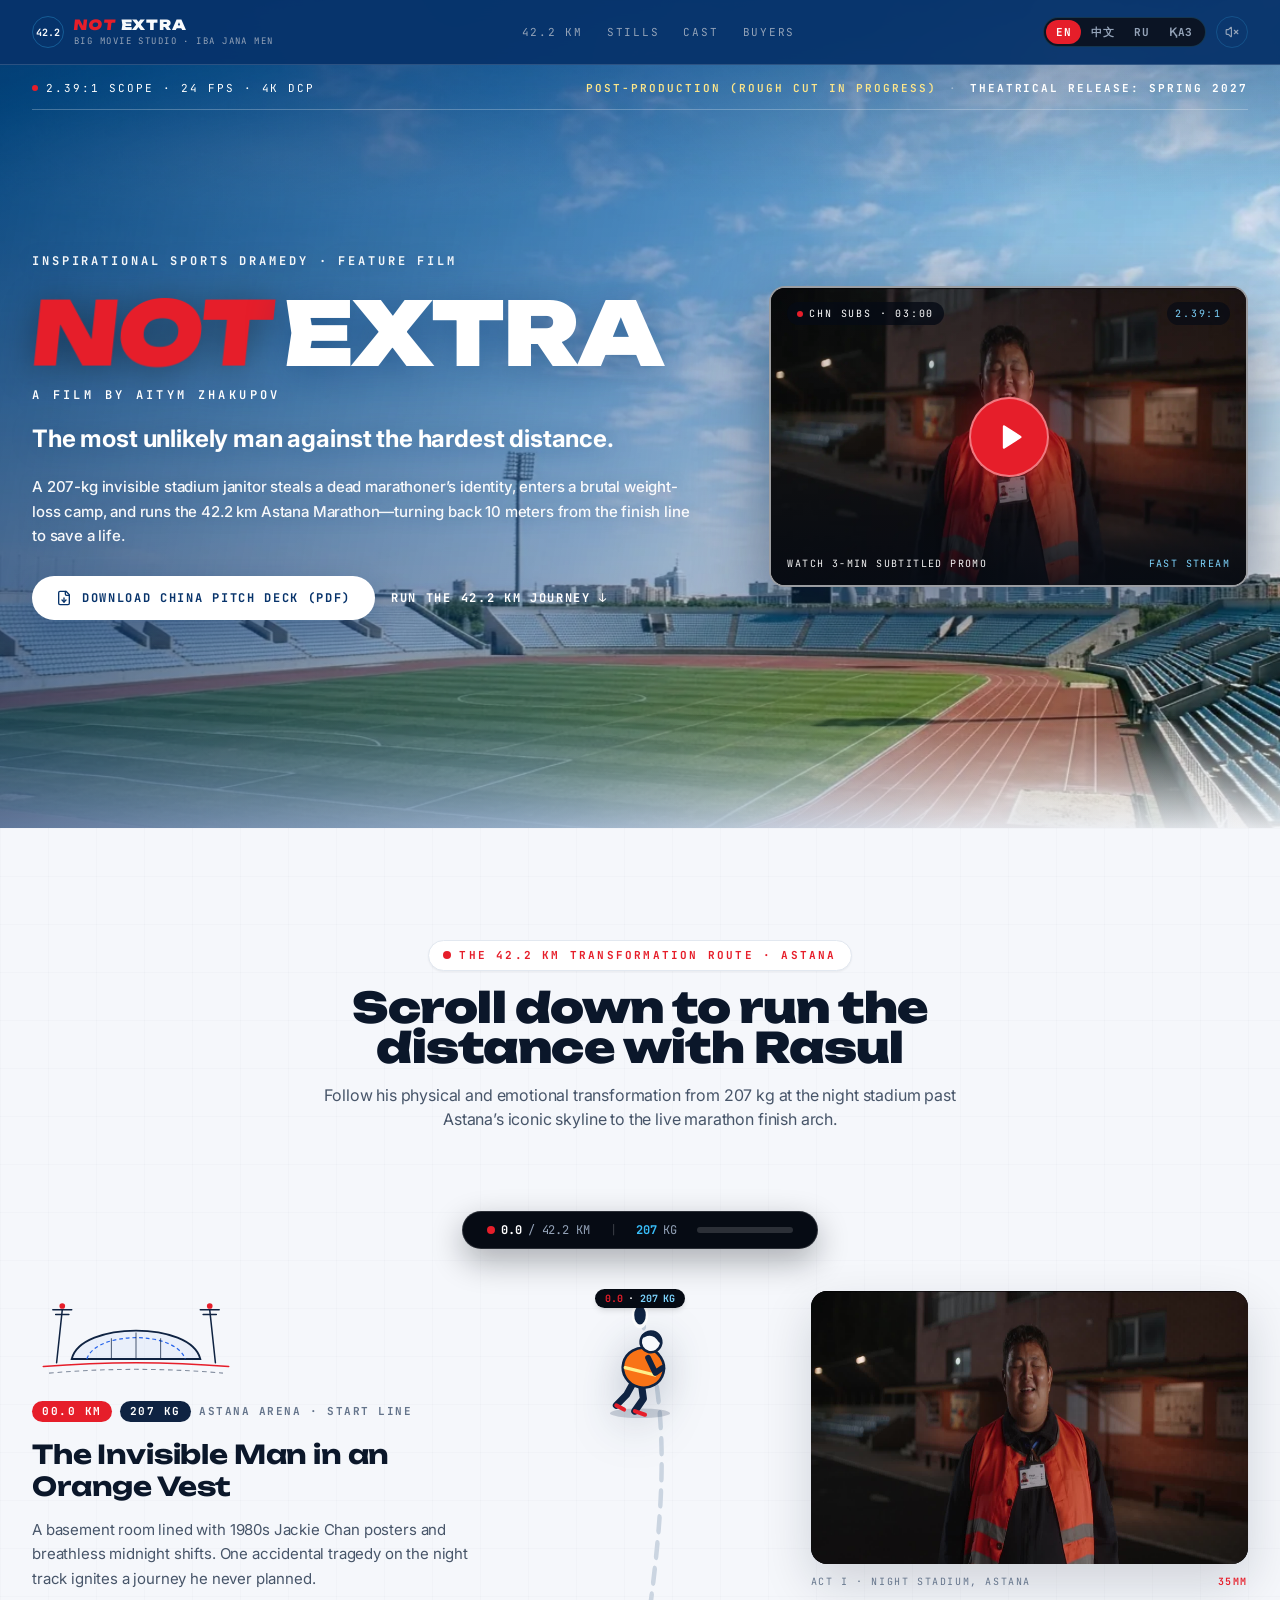
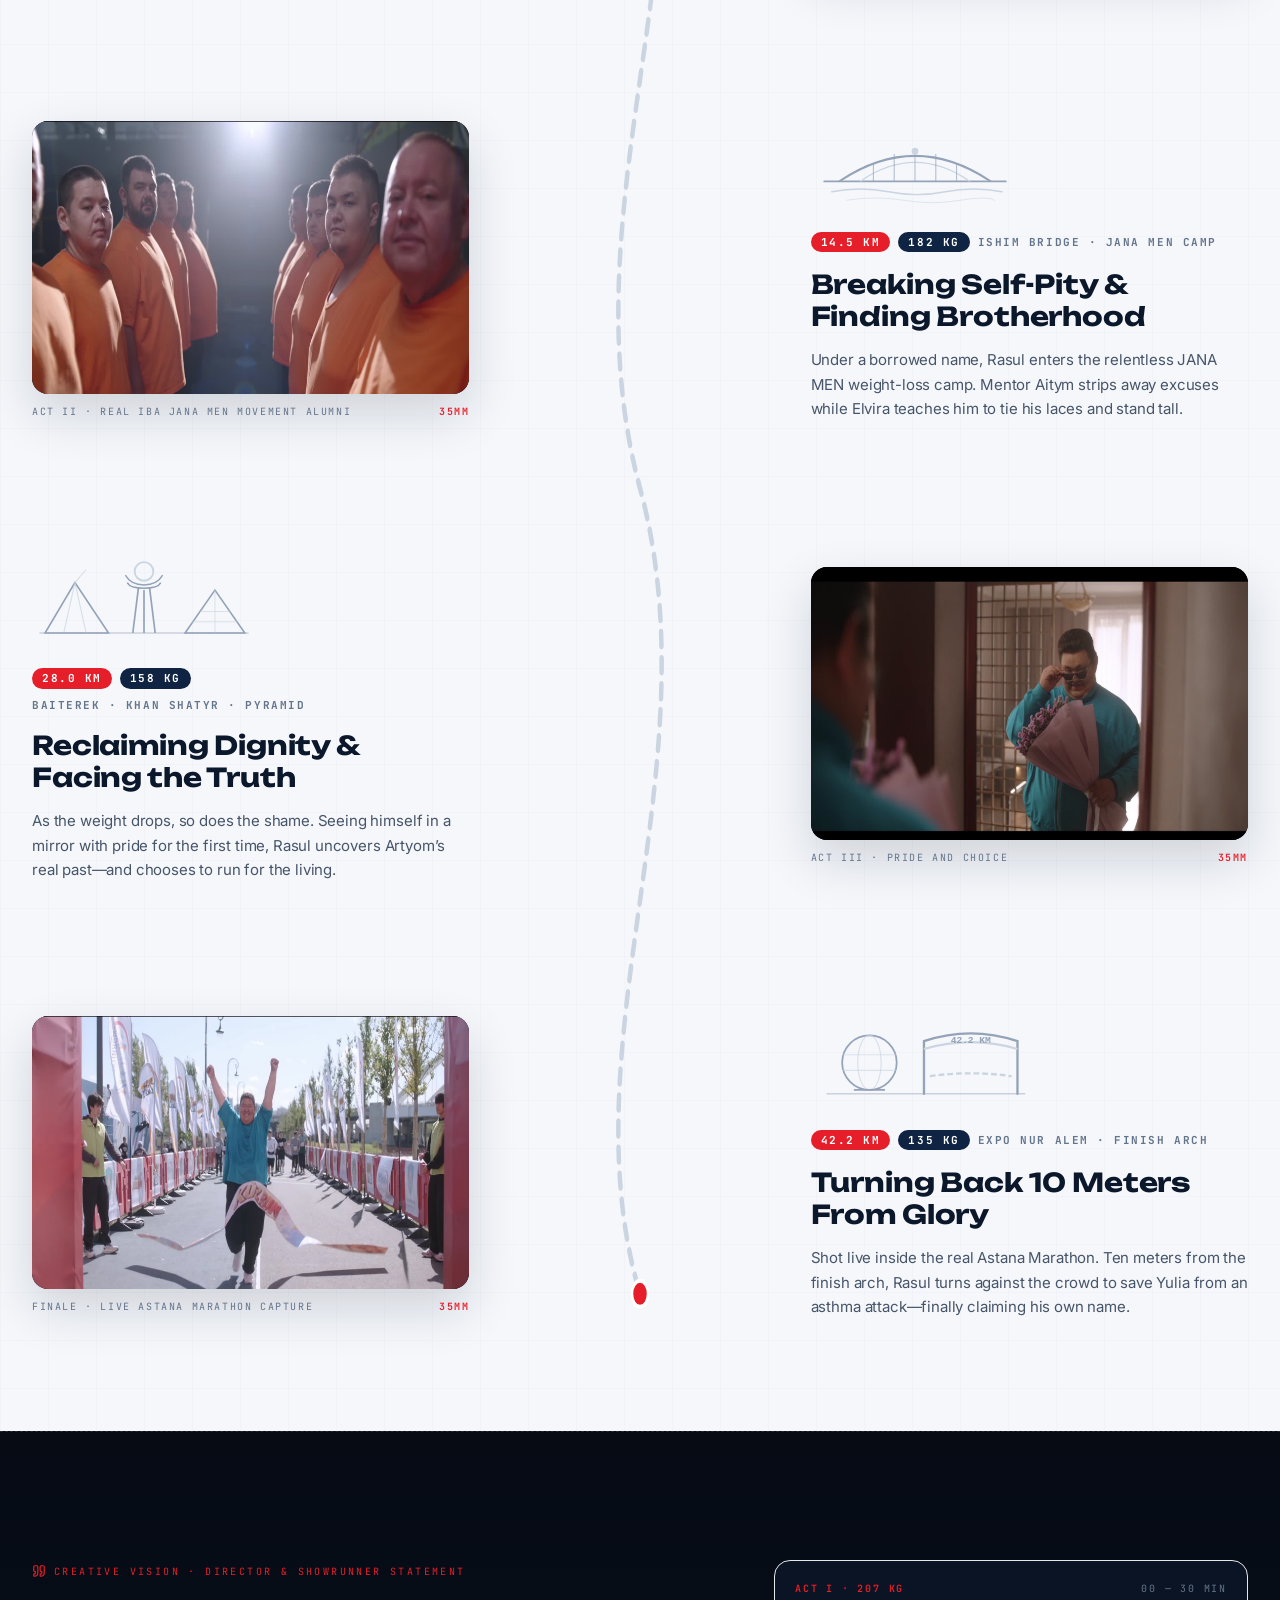
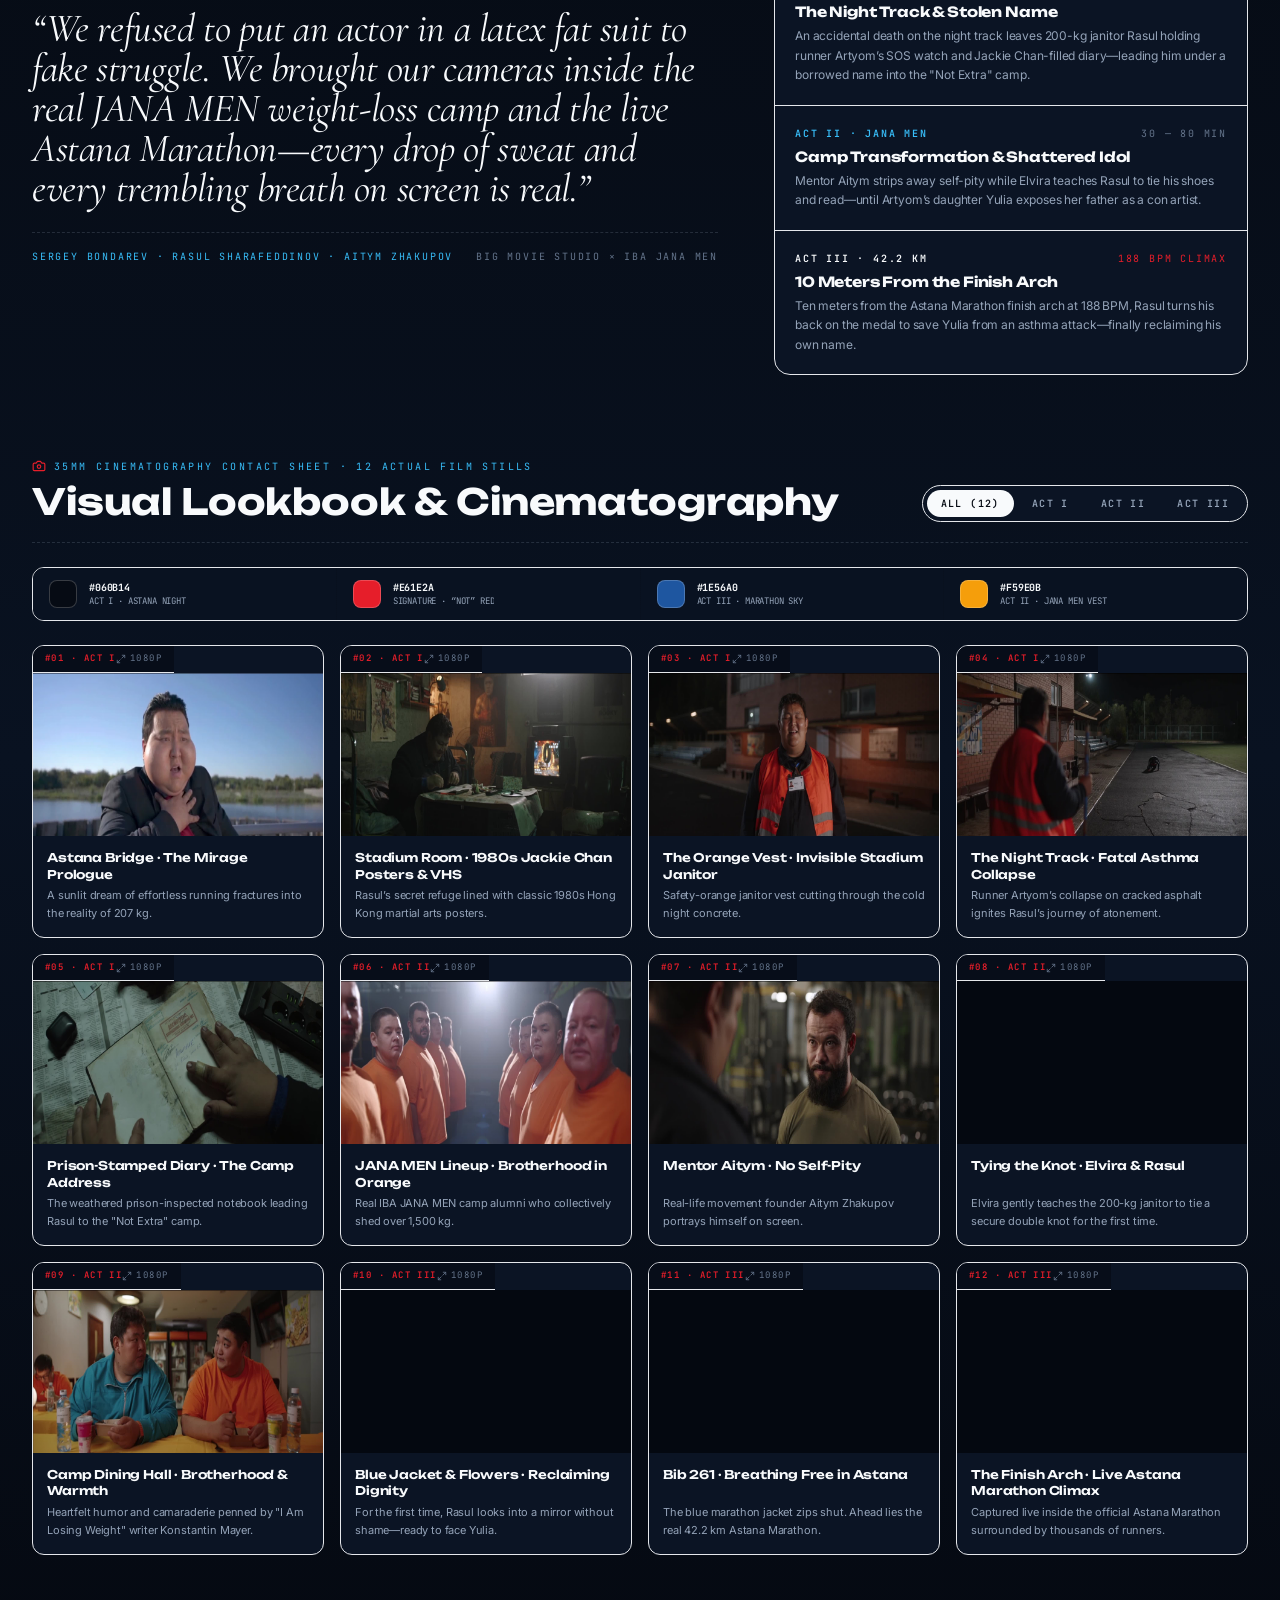
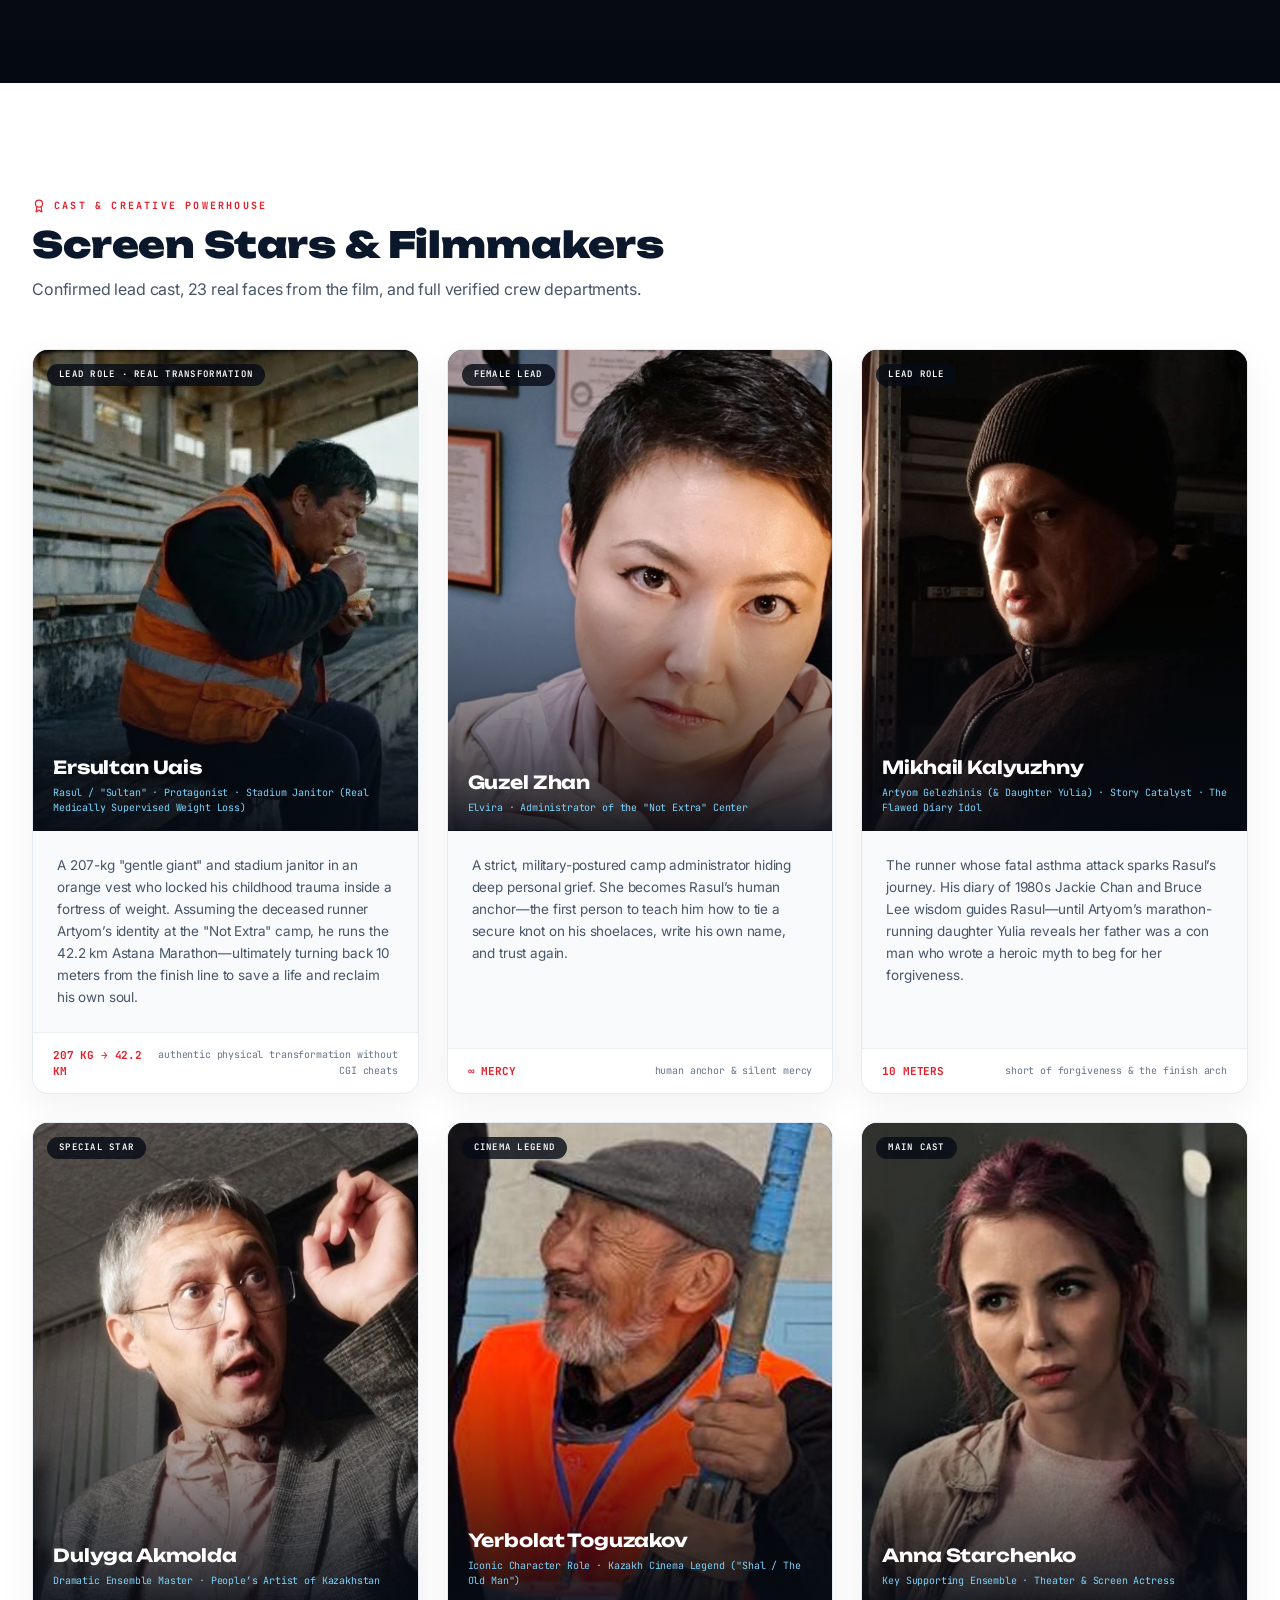
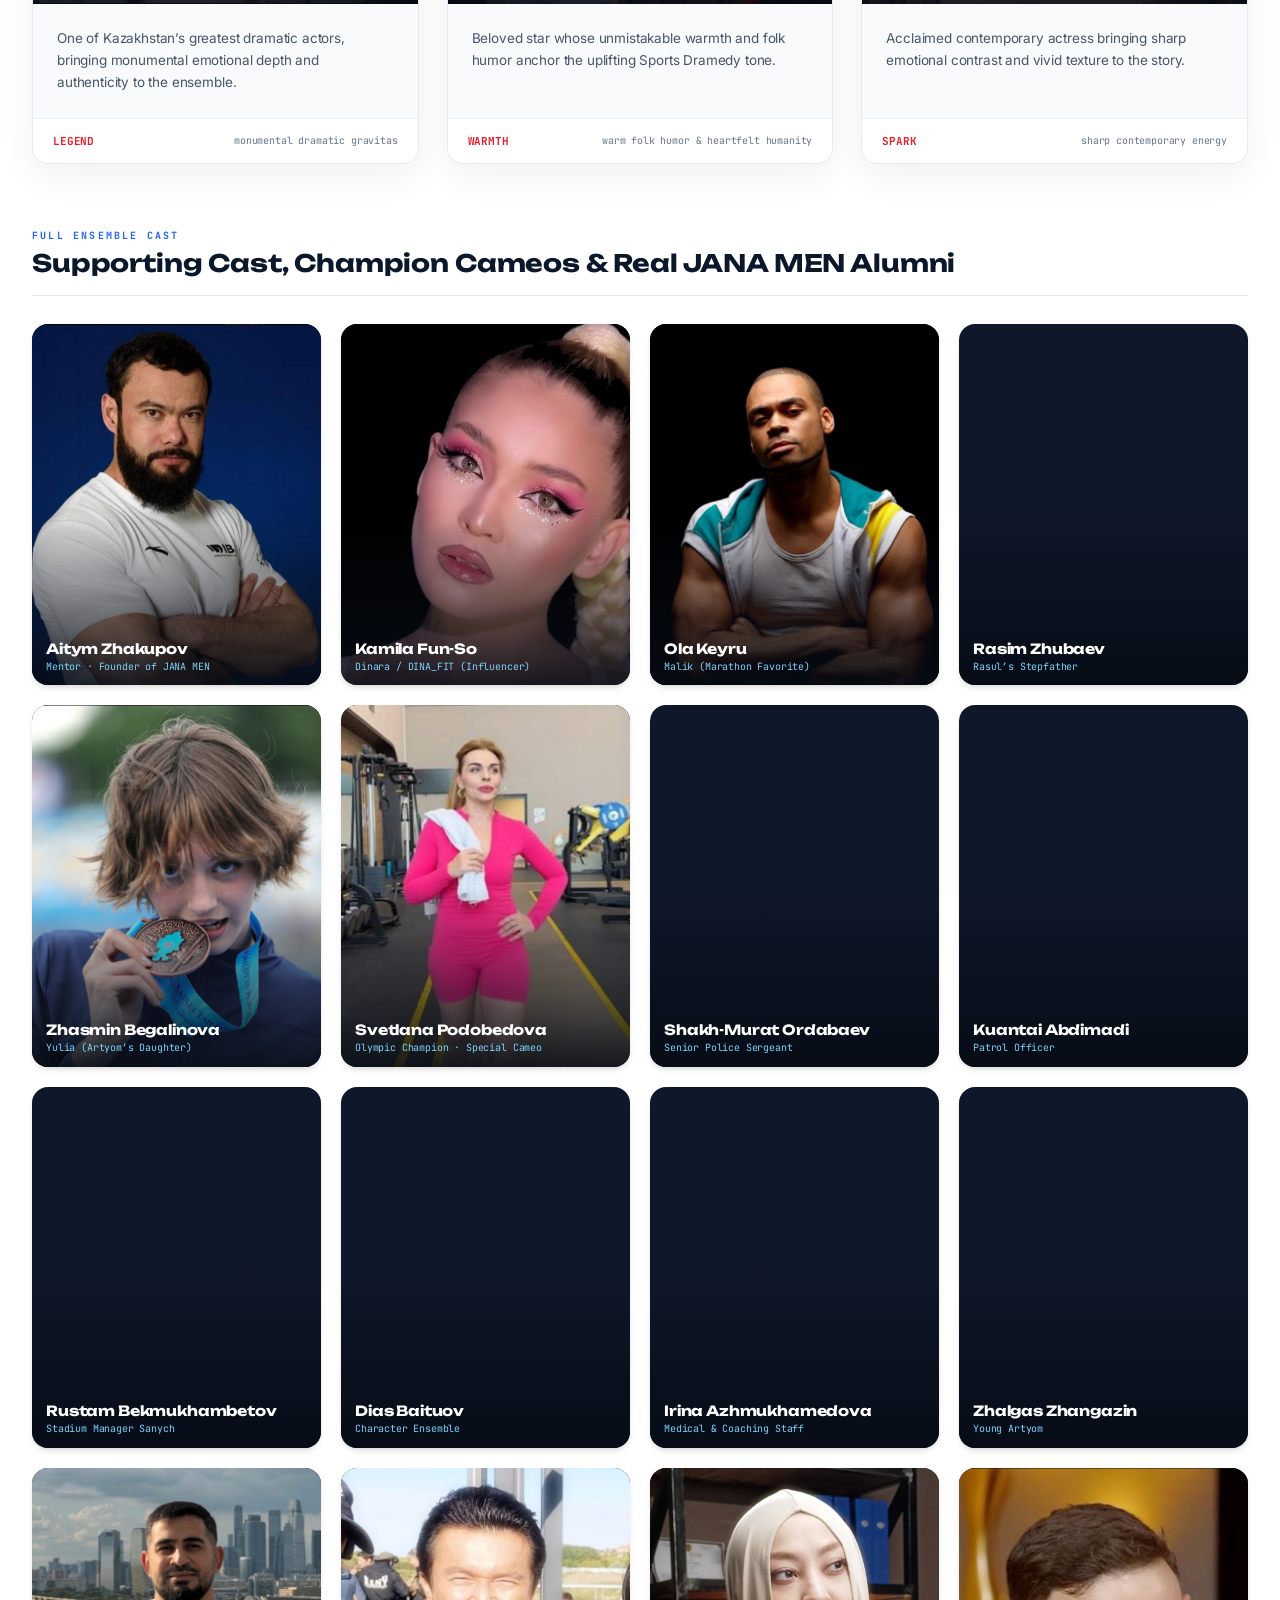
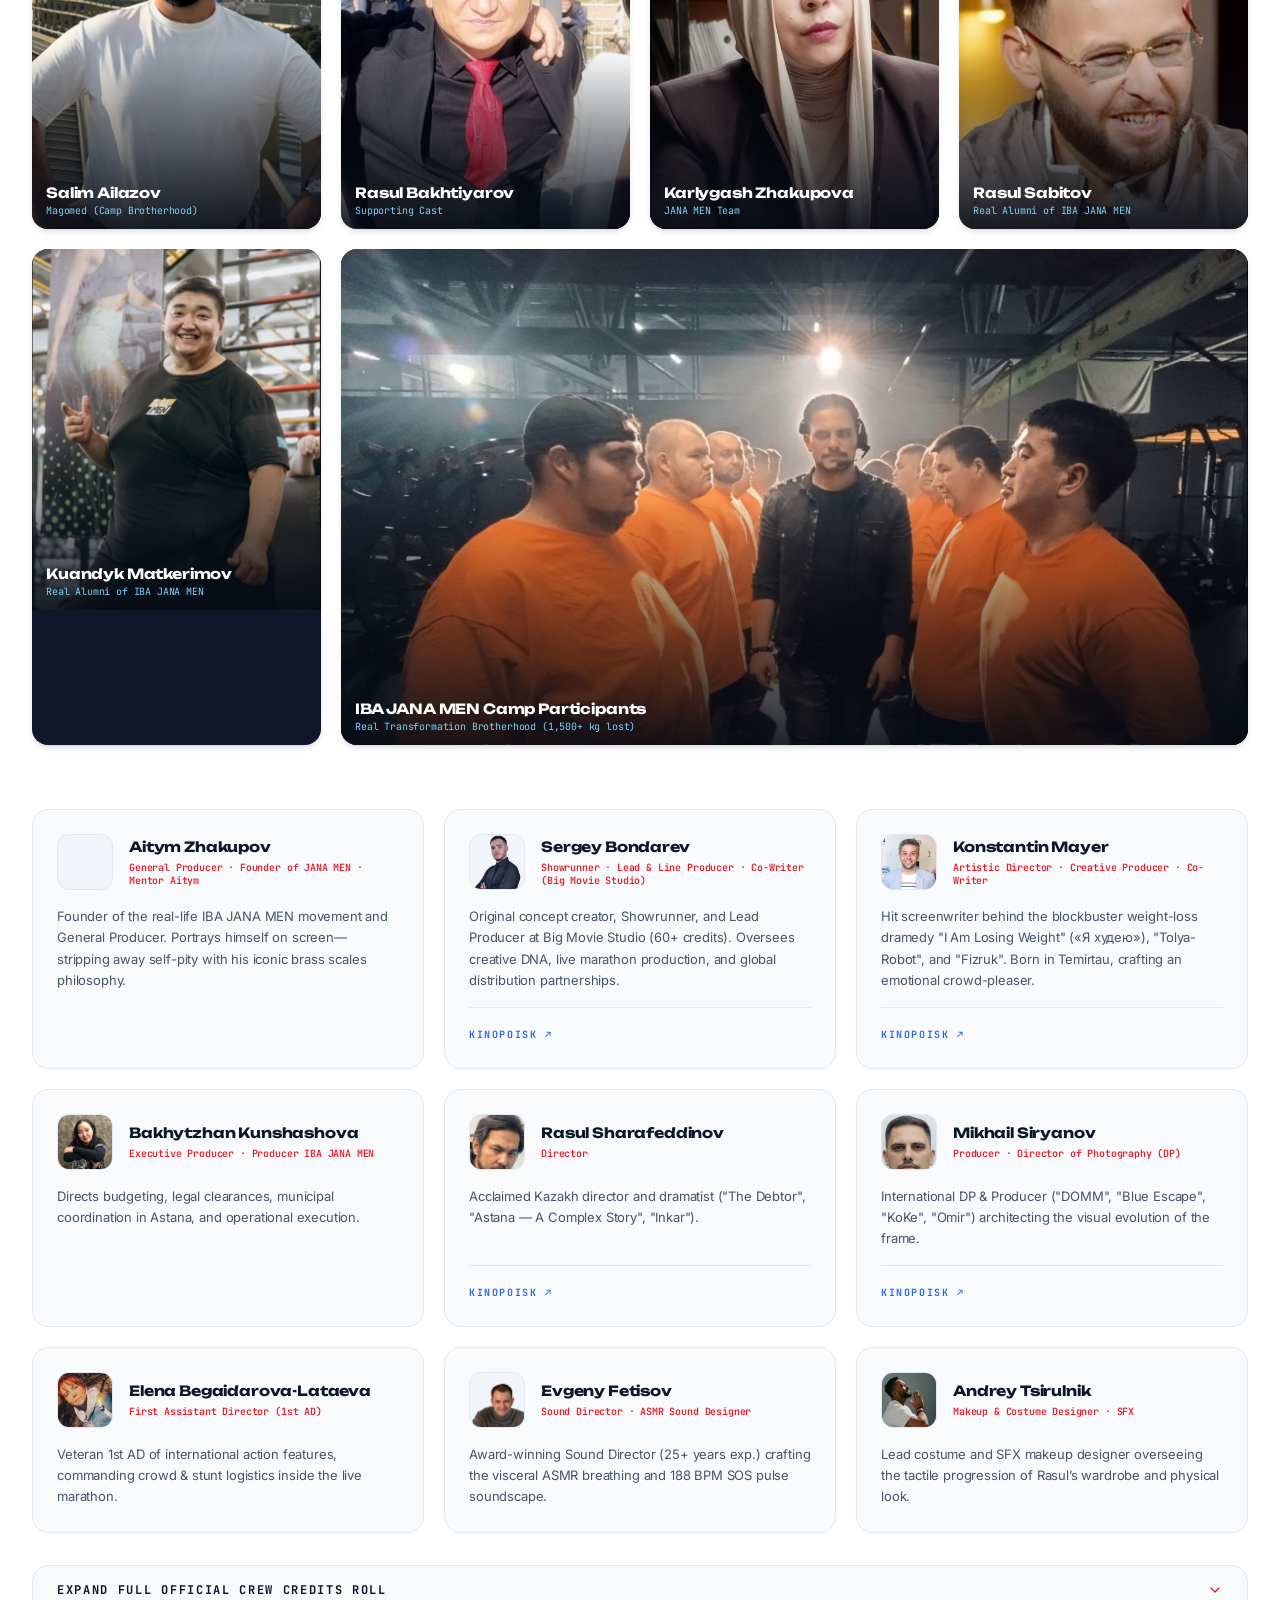
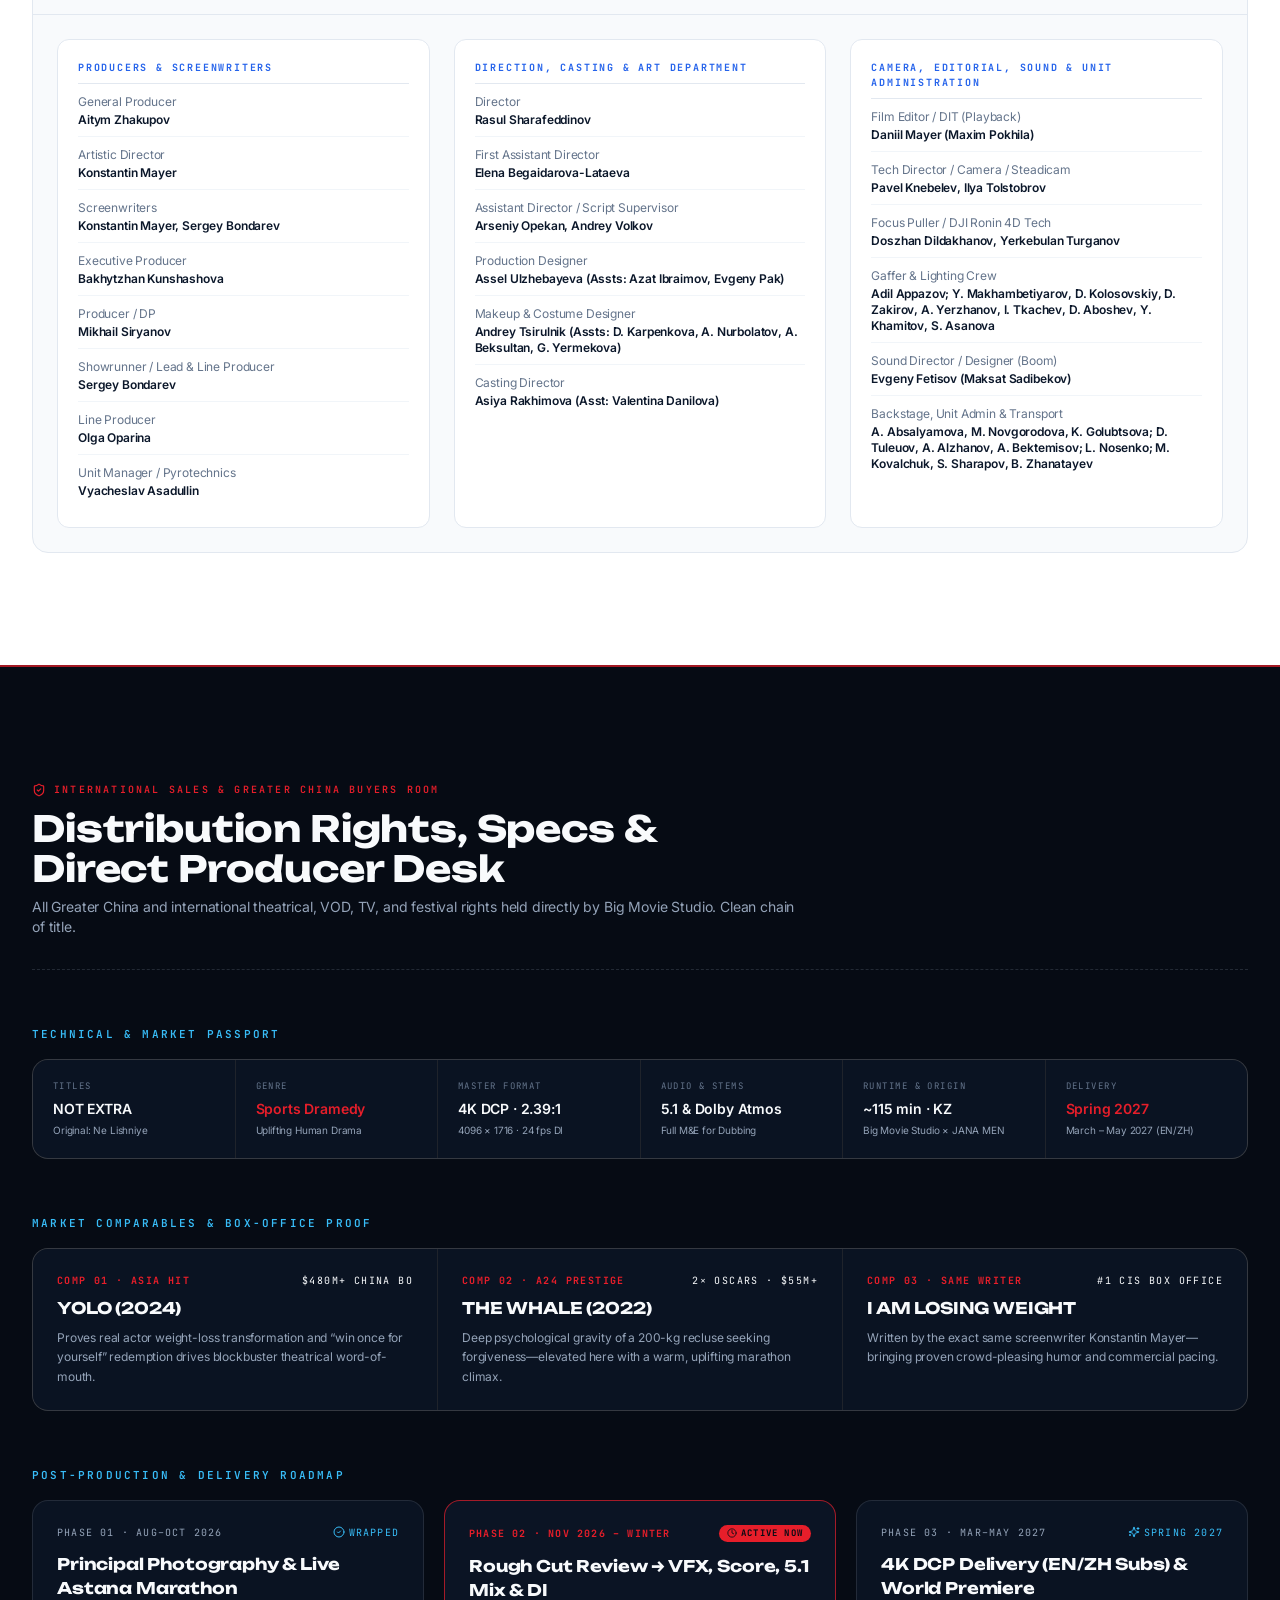
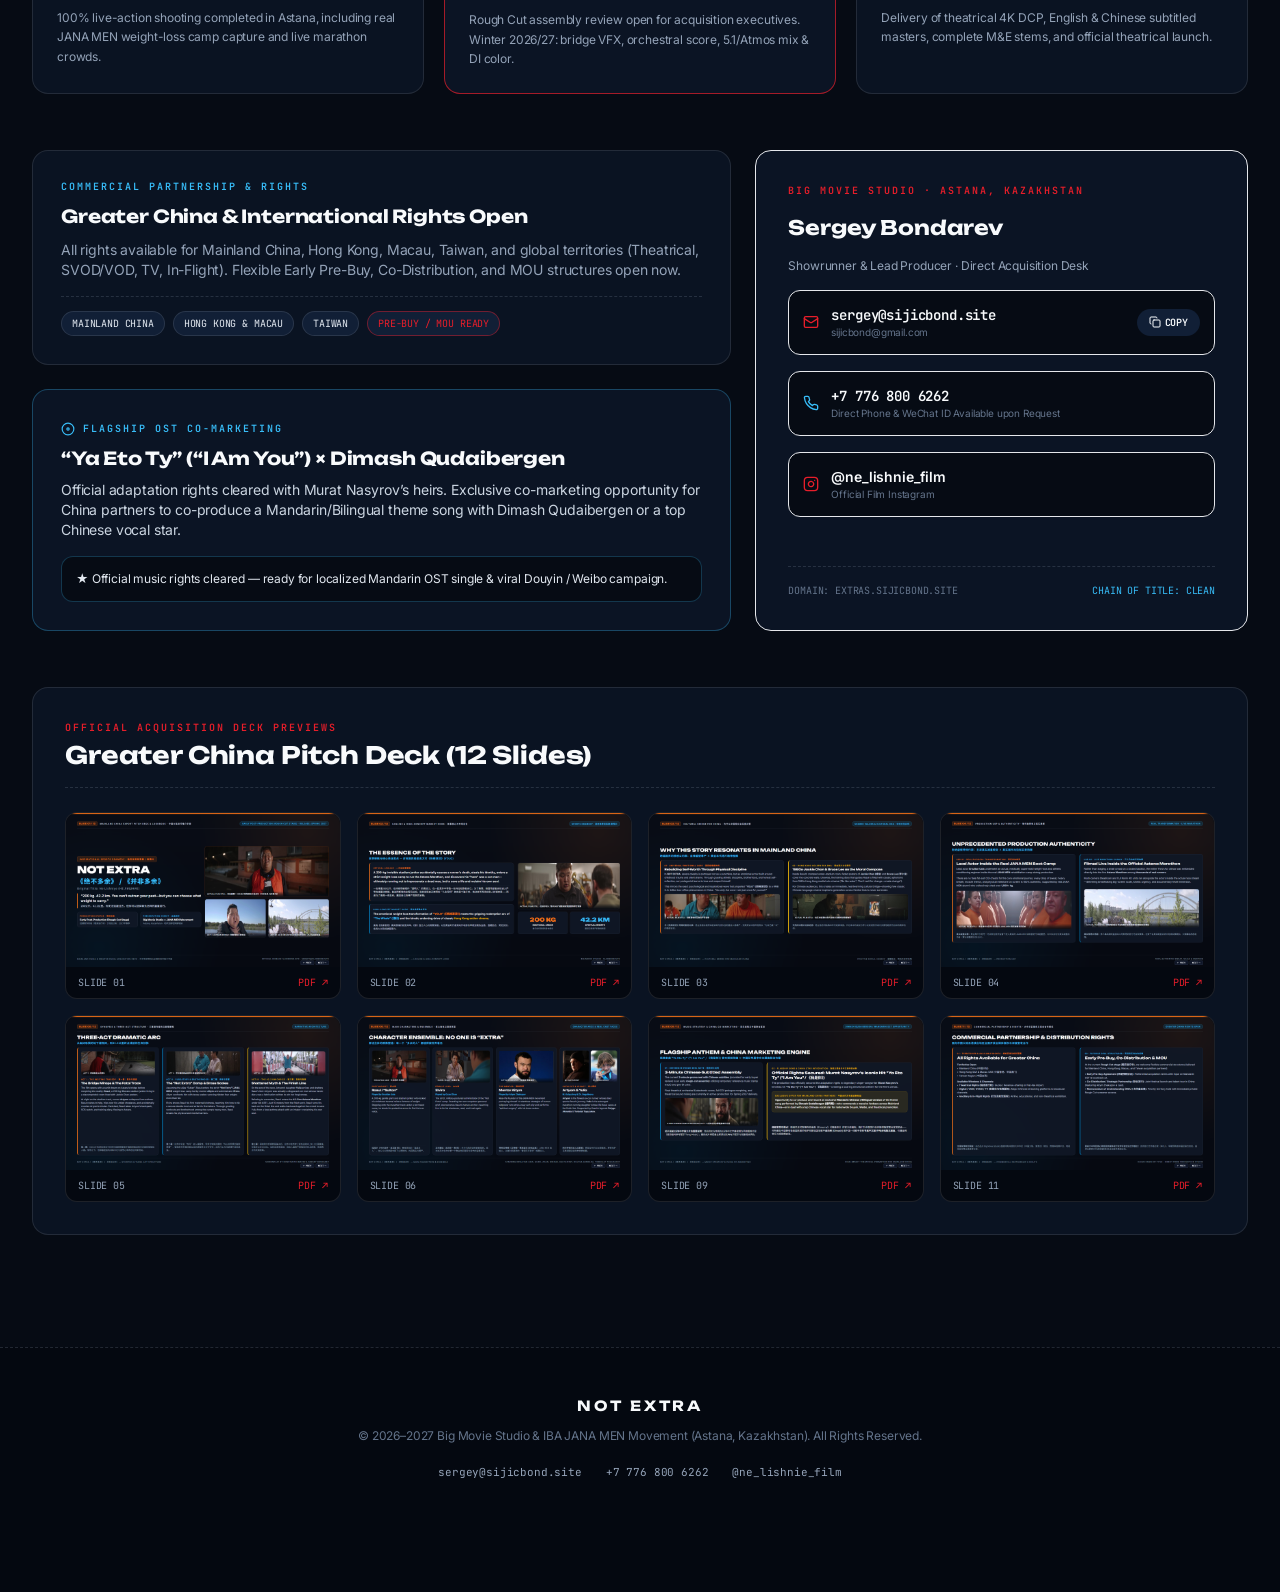
==== commit 500d22db: "feat(hero): authentic 35mm Astana Stadium under bright blue sky with 3D mouse parallax & 151KB live " ====
--- a/index.html
+++ b/index.html
@@ -20,8 +20,8 @@
     <link rel="preconnect" href="https://fonts.googleapis.com" />
     <link rel="preconnect" href="https://fonts.gstatic.com" crossorigin />
     <link href="https://fonts.googleapis.com/css2?family=Cormorant+Garamond:ital,wght@0,500;0,600;1,500;1,600;1,700&family=Inter:wght@300;400;500;600;700&family=JetBrains+Mono:wght@400;500;600;700&family=Noto+Sans+SC:wght@400;500;700;900&family=Unbounded:wght@500;600;700;800;900&display=swap" rel="stylesheet" />
-    <script type="module" crossorigin src="./assets/index-DXBwTpGT.js"></script>
-    <link rel="stylesheet" crossorigin href="./assets/index-CrYcRqKy.css">
+    <script type="module" crossorigin src="./assets/index-uReR1Cdl.js"></script>
+    <link rel="stylesheet" crossorigin href="./assets/index-BUiqWyKw.css">
   </head>
   <body class="bg-[#060B14] text-[#F8FAFC] antialiased selection:bg-[#E61E2A] selection:text-white overflow-x-clip">
     <div id="root"></div>
--- a/assets/index-BUiqWyKw.css
+++ b/assets/index-BUiqWyKw.css
@@ -0,0 +1 @@
+*,:before,:after{--tw-border-spacing-x: 0;--tw-border-spacing-y: 0;--tw-translate-x: 0;--tw-translate-y: 0;--tw-rotate: 0;--tw-skew-x: 0;--tw-skew-y: 0;--tw-scale-x: 1;--tw-scale-y: 1;--tw-pan-x: ;--tw-pan-y: ;--tw-pinch-zoom: ;--tw-scroll-snap-strictness: proximity;--tw-gradient-from-position: ;--tw-gradient-via-position: ;--tw-gradient-to-position: ;--tw-ordinal: ;--tw-slashed-zero: ;--tw-numeric-figure: ;--tw-numeric-spacing: ;--tw-numeric-fraction: ;--tw-ring-inset: ;--tw-ring-offset-width: 0px;--tw-ring-offset-color: #fff;--tw-ring-color: rgb(59 130 246 / .5);--tw-ring-offset-shadow: 0 0 #0000;--tw-ring-shadow: 0 0 #0000;--tw-shadow: 0 0 #0000;--tw-shadow-colored: 0 0 #0000;--tw-blur: ;--tw-brightness: ;--tw-contrast: ;--tw-grayscale: ;--tw-hue-rotate: ;--tw-invert: ;--tw-saturate: ;--tw-sepia: ;--tw-drop-shadow: ;--tw-backdrop-blur: ;--tw-backdrop-brightness: ;--tw-backdrop-contrast: ;--tw-backdrop-grayscale: ;--tw-backdrop-hue-rotate: ;--tw-backdrop-invert: ;--tw-backdrop-opacity: ;--tw-backdrop-saturate: ;--tw-backdrop-sepia: ;--tw-contain-size: ;--tw-contain-layout: ;--tw-contain-paint: ;--tw-contain-style: }::backdrop{--tw-border-spacing-x: 0;--tw-border-spacing-y: 0;--tw-translate-x: 0;--tw-translate-y: 0;--tw-rotate: 0;--tw-skew-x: 0;--tw-skew-y: 0;--tw-scale-x: 1;--tw-scale-y: 1;--tw-pan-x: ;--tw-pan-y: ;--tw-pinch-zoom: ;--tw-scroll-snap-strictness: proximity;--tw-gradient-from-position: ;--tw-gradient-via-position: ;--tw-gradient-to-position: ;--tw-ordinal: ;--tw-slashed-zero: ;--tw-numeric-figure: ;--tw-numeric-spacing: ;--tw-numeric-fraction: ;--tw-ring-inset: ;--tw-ring-offset-width: 0px;--tw-ring-offset-color: #fff;--tw-ring-color: rgb(59 130 246 / .5);--tw-ring-offset-shadow: 0 0 #0000;--tw-ring-shadow: 0 0 #0000;--tw-shadow: 0 0 #0000;--tw-shadow-colored: 0 0 #0000;--tw-blur: ;--tw-brightness: ;--tw-contrast: ;--tw-grayscale: ;--tw-hue-rotate: ;--tw-invert: ;--tw-saturate: ;--tw-sepia: ;--tw-drop-shadow: ;--tw-backdrop-blur: ;--tw-backdrop-brightness: ;--tw-backdrop-contrast: ;--tw-backdrop-grayscale: ;--tw-backdrop-hue-rotate: ;--tw-backdrop-invert: ;--tw-backdrop-opacity: ;--tw-backdrop-saturate: ;--tw-backdrop-sepia: ;--tw-contain-size: ;--tw-contain-layout: ;--tw-contain-paint: ;--tw-contain-style: }*,:before,:after{box-sizing:border-box;border-width:0;border-style:solid;border-color:#e5e7eb}:before,:after{--tw-content: ""}html,:host{line-height:1.5;-webkit-text-size-adjust:100%;-moz-tab-size:4;-o-tab-size:4;tab-size:4;font-family:Inter,system-ui,sans-serif;font-feature-settings:normal;font-variation-settings:normal;-webkit-tap-highlight-color:transparent}body{margin:0;line-height:inherit}hr{height:0;color:inherit;border-top-width:1px}abbr:where([title]){-webkit-text-decoration:underline dotted;text-decoration:underline dotted}h1,h2,h3,h4,h5,h6{font-size:inherit;font-weight:inherit}a{color:inherit;text-decoration:inherit}b,strong{font-weight:bolder}code,kbd,samp,pre{font-family:ui-monospace,SFMono-Regular,Menlo,Monaco,Consolas,Liberation Mono,Courier New,monospace;font-feature-settings:normal;font-variation-settings:normal;font-size:1em}small{font-size:80%}sub,sup{font-size:75%;line-height:0;position:relative;vertical-align:baseline}sub{bottom:-.25em}sup{top:-.5em}table{text-indent:0;border-color:inherit;border-collapse:collapse}button,input,optgroup,select,textarea{font-family:inherit;font-feature-settings:inherit;font-variation-settings:inherit;font-size:100%;font-weight:inherit;line-height:inherit;letter-spacing:inherit;color:inherit;margin:0;padding:0}button,select{text-transform:none}button,input:where([type=button]),input:where([type=reset]),input:where([type=submit]){-webkit-appearance:button;background-color:transparent;background-image:none}:-moz-focusring{outline:auto}:-moz-ui-invalid{box-shadow:none}progress{vertical-align:baseline}::-webkit-inner-spin-button,::-webkit-outer-spin-button{height:auto}[type=search]{-webkit-appearance:textfield;outline-offset:-2px}::-webkit-search-decoration{-webkit-appearance:none}::-webkit-file-upload-button{-webkit-appearance:button;font:inherit}summary{display:list-item}blockquote,dl,dd,h1,h2,h3,h4,h5,h6,hr,figure,p,pre{margin:0}fieldset{margin:0;padding:0}legend{padding:0}ol,ul,menu{list-style:none;margin:0;padding:0}dialog{padding:0}textarea{resize:vertical}input::-moz-placeholder,textarea::-moz-placeholder{opacity:1;color:#9ca3af}input::placeholder,textarea::placeholder{opacity:1;color:#9ca3af}button,[role=button]{cursor:pointer}:disabled{cursor:default}img,svg,video,canvas,audio,iframe,embed,object{display:block;vertical-align:middle}img,video{max-width:100%;height:auto}[hidden]:where(:not([hidden=until-found])){display:none}body{background-color:var(--bg-void);color:var(--ink-white);font-family:Inter,Noto Sans SC,system-ui,-apple-system,sans-serif;letter-spacing:-.01em}.pointer-events-none{pointer-events:none}.invisible{visibility:hidden}.collapse{visibility:collapse}.fixed{position:fixed}.absolute{position:absolute}.relative{position:relative}.sticky{position:sticky}.inset-0{top:0;right:0;bottom:0;left:0}.-inset-x-16{left:-4rem;right:-4rem}.inset-x-0{left:0;right:0}.bottom-0{bottom:0}.bottom-2{bottom:.5rem}.bottom-3{bottom:.75rem}.bottom-3\.5{bottom:.875rem}.bottom-4{bottom:1rem}.left-0{left:0}.left-1\/2{left:50%}.left-2{left:.5rem}.left-3{left:.75rem}.left-3\.5{left:.875rem}.left-4{left:1rem}.left-5{left:1.25rem}.left-6{left:1.5rem}.right-0{right:0}.right-3{right:.75rem}.right-3\.5{right:.875rem}.right-4{right:1rem}.right-5{right:1.25rem}.top-0{top:0}.top-1\/2{top:50%}.top-2{top:.5rem}.top-20{top:5rem}.top-3\.5{top:.875rem}.top-\[38vh\]{top:38vh}.top-\[42vh\]{top:42vh}.z-10{z-index:10}.z-20{z-index:20}.z-30{z-index:30}.z-50{z-index:50}.z-\[3\]{z-index:3}.z-\[5\]{z-index:5}.col-span-2{grid-column:span 2 / span 2}.mx-auto{margin-left:auto;margin-right:auto}.my-auto{margin-top:auto;margin-bottom:auto}.-ml-3{margin-left:-.75rem}.mb-1{margin-bottom:.25rem}.mb-1\.5{margin-bottom:.375rem}.mb-10{margin-bottom:2.5rem}.mb-12{margin-bottom:3rem}.mb-14{margin-bottom:3.5rem}.mb-16{margin-bottom:4rem}.mb-2{margin-bottom:.5rem}.mb-2\.5{margin-bottom:.625rem}.mb-3{margin-bottom:.75rem}.mb-4{margin-bottom:1rem}.mb-5{margin-bottom:1.25rem}.mb-6{margin-bottom:1.5rem}.mb-7{margin-bottom:1.75rem}.mb-8{margin-bottom:2rem}.ml-1{margin-left:.25rem}.ml-3{margin-left:.75rem}.mr-1{margin-right:.25rem}.mr-2{margin-right:.5rem}.mr-3{margin-right:.75rem}.mt-0\.5{margin-top:.125rem}.mt-1{margin-top:.25rem}.mt-1\.5{margin-top:.375rem}.mt-2\.5{margin-top:.625rem}.mt-4{margin-top:1rem}.mt-6{margin-top:1.5rem}.line-clamp-2{overflow:hidden;display:-webkit-box;-webkit-box-orient:vertical;-webkit-line-clamp:2}.block{display:block}.inline-block{display:inline-block}.flex{display:flex}.inline-flex{display:inline-flex}.grid{display:grid}.hidden{display:none}.aspect-\[16\/10\]{aspect-ratio:16/10}.aspect-\[4\/5\]{aspect-ratio:4/5}.aspect-video{aspect-ratio:16 / 9}.h-1{height:.25rem}.h-1\.5{height:.375rem}.h-10{height:2.5rem}.h-12{height:3rem}.h-14{height:3.5rem}.h-16{height:4rem}.h-2{height:.5rem}.h-2\.5{height:.625rem}.h-24{height:6rem}.h-3{height:.75rem}.h-3\.5{height:.875rem}.h-4{height:1rem}.h-5{height:1.25rem}.h-6{height:1.5rem}.h-7{height:1.75rem}.h-8{height:2rem}.h-9{height:2.25rem}.h-\[55\%\]{height:55%}.h-auto{height:auto}.h-fit{height:-moz-fit-content;height:fit-content}.h-full{height:100%}.min-h-\[240px\]{min-height:240px}.min-h-\[290px\]{min-height:290px}.min-h-\[92vh\]{min-height:92vh}.min-h-screen{min-height:100vh}.w-0\.5{width:.125rem}.w-1{width:.25rem}.w-1\.5{width:.375rem}.w-10{width:2.5rem}.w-12{width:3rem}.w-14{width:3.5rem}.w-16{width:4rem}.w-2{width:.5rem}.w-2\.5{width:.625rem}.w-24{width:6rem}.w-3{width:.75rem}.w-3\.5{width:.875rem}.w-4{width:1rem}.w-40{width:10rem}.w-44{width:11rem}.w-48{width:12rem}.w-5{width:1.25rem}.w-6{width:1.5rem}.w-7{width:1.75rem}.w-8{width:2rem}.w-9{width:2.25rem}.w-\[200px\]{width:200px}.w-full{width:100%}.min-w-0{min-width:0px}.max-w-2xl{max-width:42rem}.max-w-3xl{max-width:48rem}.max-w-5xl{max-width:64rem}.max-w-\[1320px\]{max-width:1320px}.max-w-\[1340px\]{max-width:1340px}.max-w-\[1380px\]{max-width:1380px}.max-w-md{max-width:28rem}.flex-1{flex:1 1 0%}.flex-shrink-0{flex-shrink:0}.-translate-x-1\/2{--tw-translate-x: -50%;transform:translate(var(--tw-translate-x),var(--tw-translate-y)) rotate(var(--tw-rotate)) skew(var(--tw-skew-x)) skewY(var(--tw-skew-y)) scaleX(var(--tw-scale-x)) scaleY(var(--tw-scale-y))}.-translate-y-1\/2{--tw-translate-y: -50%;transform:translate(var(--tw-translate-x),var(--tw-translate-y)) rotate(var(--tw-rotate)) skew(var(--tw-skew-x)) skewY(var(--tw-skew-y)) scaleX(var(--tw-scale-x)) scaleY(var(--tw-scale-y))}.-skew-x-6{--tw-skew-x: -6deg;transform:translate(var(--tw-translate-x),var(--tw-translate-y)) rotate(var(--tw-rotate)) skew(var(--tw-skew-x)) skewY(var(--tw-skew-y)) scaleX(var(--tw-scale-x)) scaleY(var(--tw-scale-y))}.transform{transform:translate(var(--tw-translate-x),var(--tw-translate-y)) rotate(var(--tw-rotate)) skew(var(--tw-skew-x)) skewY(var(--tw-skew-y)) scaleX(var(--tw-scale-x)) scaleY(var(--tw-scale-y))}@keyframes spin{to{transform:rotate(360deg)}}.animate-spin{animation:spin 1s linear infinite}.cursor-crosshair{cursor:crosshair}.cursor-pointer{cursor:pointer}.select-none{-webkit-user-select:none;-moz-user-select:none;user-select:none}.resize{resize:both}.grid-cols-1{grid-template-columns:repeat(1,minmax(0,1fr))}.grid-cols-2{grid-template-columns:repeat(2,minmax(0,1fr))}.flex-col{flex-direction:column}.flex-wrap{flex-wrap:wrap}.items-start{align-items:flex-start}.items-center{align-items:center}.items-stretch{align-items:stretch}.justify-center{justify-content:center}.justify-between{justify-content:space-between}.gap-1{gap:.25rem}.gap-1\.5{gap:.375rem}.gap-10{gap:2.5rem}.gap-2{gap:.5rem}.gap-2\.5{gap:.625rem}.gap-3{gap:.75rem}.gap-4{gap:1rem}.gap-5{gap:1.25rem}.gap-6{gap:1.5rem}.gap-7{gap:1.75rem}.gap-8{gap:2rem}.gap-px{gap:1px}.gap-x-6{-moz-column-gap:1.5rem;column-gap:1.5rem}.gap-y-2{row-gap:.5rem}.space-y-14>:not([hidden])~:not([hidden]){--tw-space-y-reverse: 0;margin-top:calc(3.5rem * calc(1 - var(--tw-space-y-reverse)));margin-bottom:calc(3.5rem * var(--tw-space-y-reverse))}.space-y-16>:not([hidden])~:not([hidden]){--tw-space-y-reverse: 0;margin-top:calc(4rem * calc(1 - var(--tw-space-y-reverse)));margin-bottom:calc(4rem * var(--tw-space-y-reverse))}.space-y-2>:not([hidden])~:not([hidden]){--tw-space-y-reverse: 0;margin-top:calc(.5rem * calc(1 - var(--tw-space-y-reverse)));margin-bottom:calc(.5rem * var(--tw-space-y-reverse))}.space-y-2\.5>:not([hidden])~:not([hidden]){--tw-space-y-reverse: 0;margin-top:calc(.625rem * calc(1 - var(--tw-space-y-reverse)));margin-bottom:calc(.625rem * var(--tw-space-y-reverse))}.space-y-20>:not([hidden])~:not([hidden]){--tw-space-y-reverse: 0;margin-top:calc(5rem * calc(1 - var(--tw-space-y-reverse)));margin-bottom:calc(5rem * var(--tw-space-y-reverse))}.space-y-3>:not([hidden])~:not([hidden]){--tw-space-y-reverse: 0;margin-top:calc(.75rem * calc(1 - var(--tw-space-y-reverse)));margin-bottom:calc(.75rem * var(--tw-space-y-reverse))}.space-y-4>:not([hidden])~:not([hidden]){--tw-space-y-reverse: 0;margin-top:calc(1rem * calc(1 - var(--tw-space-y-reverse)));margin-bottom:calc(1rem * var(--tw-space-y-reverse))}.space-y-5>:not([hidden])~:not([hidden]){--tw-space-y-reverse: 0;margin-top:calc(1.25rem * calc(1 - var(--tw-space-y-reverse)));margin-bottom:calc(1.25rem * var(--tw-space-y-reverse))}.space-y-6>:not([hidden])~:not([hidden]){--tw-space-y-reverse: 0;margin-top:calc(1.5rem * calc(1 - var(--tw-space-y-reverse)));margin-bottom:calc(1.5rem * var(--tw-space-y-reverse))}.divide-y>:not([hidden])~:not([hidden]){--tw-divide-y-reverse: 0;border-top-width:calc(1px * calc(1 - var(--tw-divide-y-reverse)));border-bottom-width:calc(1px * var(--tw-divide-y-reverse))}.self-start{align-self:flex-start}.overflow-hidden{overflow:hidden}.overflow-visible{overflow:visible}.overflow-x-clip{overflow-x:clip}.scroll-smooth{scroll-behavior:smooth}.truncate{overflow:hidden;text-overflow:ellipsis;white-space:nowrap}.whitespace-nowrap{white-space:nowrap}.rounded{border-radius:.25rem}.rounded-2xl{border-radius:1rem}.rounded-full{border-radius:9999px}.rounded-lg{border-radius:.5rem}.rounded-xl{border-radius:.75rem}.border{border-width:1px}.border-2{border-width:2px}.border-b{border-bottom-width:1px}.border-t{border-top-width:1px}.border-t-2{border-top-width:2px}.border-\[\#38BDF8\]\/20{border-color:#38bdf833}.border-\[\#38BDF8\]\/25{border-color:#38bdf840}.border-\[\#38BDF8\]\/30{border-color:#38bdf84d}.border-\[\#E61E2A\]{--tw-border-opacity: 1;border-color:rgb(230 30 42 / var(--tw-border-opacity, 1))}.border-\[\#E61E2A\]\/45{border-color:#e61e2a73}.border-\[\#E61E2A\]\/70{border-color:#e61e2ab3}.border-\[\#E61E2A\]\/85{border-color:#e61e2ad9}.border-\[\#F8FAFC\]\/10{border-color:#f8fafc1a}.border-slate-100{--tw-border-opacity: 1;border-color:rgb(241 245 249 / var(--tw-border-opacity, 1))}.border-slate-200{--tw-border-opacity: 1;border-color:rgb(226 232 240 / var(--tw-border-opacity, 1))}.border-slate-200\/70{border-color:#e2e8f0b3}.border-slate-200\/80{border-color:#e2e8f0cc}.border-white\/10{border-color:#ffffff1a}.border-white\/15{border-color:#ffffff26}.border-white\/20{border-color:#fff3}.border-white\/25{border-color:#ffffff40}.border-white\/40{border-color:#fff6}.border-white\/60{border-color:#fff9}.bg-\[\#03060C\]\/95{background-color:#03060cf2}.bg-\[\#040810\]{--tw-bg-opacity: 1;background-color:rgb(4 8 16 / var(--tw-bg-opacity, 1))}.bg-\[\#060B14\]{--tw-bg-opacity: 1;background-color:rgb(6 11 20 / var(--tw-bg-opacity, 1))}.bg-\[\#060B14\]\/70{background-color:#060b14b3}.bg-\[\#060B14\]\/80{background-color:#060b14cc}.bg-\[\#060B14\]\/85{background-color:#060b14d9}.bg-\[\#070D19\]{--tw-bg-opacity: 1;background-color:rgb(7 13 25 / var(--tw-bg-opacity, 1))}.bg-\[\#070E1B\]{--tw-bg-opacity: 1;background-color:rgb(7 14 27 / var(--tw-bg-opacity, 1))}.bg-\[\#07336B\]\/95{background-color:#07336bf2}.bg-\[\#091221\]{--tw-bg-opacity: 1;background-color:rgb(9 18 33 / var(--tw-bg-opacity, 1))}.bg-\[\#0A1322\]{--tw-bg-opacity: 1;background-color:rgb(10 19 34 / var(--tw-bg-opacity, 1))}.bg-\[\#0B1424\]{--tw-bg-opacity: 1;background-color:rgb(11 20 36 / var(--tw-bg-opacity, 1))}.bg-\[\#0E7AE0\]{--tw-bg-opacity: 1;background-color:rgb(14 122 224 / var(--tw-bg-opacity, 1))}.bg-\[\#0F2342\]{--tw-bg-opacity: 1;background-color:rgb(15 35 66 / var(--tw-bg-opacity, 1))}.bg-\[\#111F36\]{--tw-bg-opacity: 1;background-color:rgb(17 31 54 / var(--tw-bg-opacity, 1))}.bg-\[\#1D080D\]{--tw-bg-opacity: 1;background-color:rgb(29 8 13 / var(--tw-bg-opacity, 1))}.bg-\[\#E61E2A\]{--tw-bg-opacity: 1;background-color:rgb(230 30 42 / var(--tw-bg-opacity, 1))}.bg-\[\#E61E2A\]\/15{background-color:#e61e2a26}.bg-\[\#F5F7FB\]{--tw-bg-opacity: 1;background-color:rgb(245 247 251 / var(--tw-bg-opacity, 1))}.bg-\[\#F8FAFC\]{--tw-bg-opacity: 1;background-color:rgb(248 250 252 / var(--tw-bg-opacity, 1))}.bg-\[\#F8FAFC\]\/10{background-color:#f8fafc1a}.bg-black{--tw-bg-opacity: 1;background-color:rgb(0 0 0 / var(--tw-bg-opacity, 1))}.bg-black\/30{background-color:#0000004d}.bg-black\/40{background-color:#0006}.bg-black\/95{background-color:#000000f2}.bg-sky-400\/50{background-color:#38bdf880}.bg-slate-100{--tw-bg-opacity: 1;background-color:rgb(241 245 249 / var(--tw-bg-opacity, 1))}.bg-slate-300{--tw-bg-opacity: 1;background-color:rgb(203 213 225 / var(--tw-bg-opacity, 1))}.bg-slate-900{--tw-bg-opacity: 1;background-color:rgb(15 23 42 / var(--tw-bg-opacity, 1))}.bg-transparent{background-color:transparent}.bg-white{--tw-bg-opacity: 1;background-color:rgb(255 255 255 / var(--tw-bg-opacity, 1))}.bg-white\/10{background-color:#ffffff1a}.bg-white\/15{background-color:#ffffff26}.bg-white\/20{background-color:#fff3}.bg-white\/5{background-color:#ffffff0d}.bg-gradient-to-b{background-image:linear-gradient(to bottom,var(--tw-gradient-stops))}.bg-gradient-to-t{background-image:linear-gradient(to top,var(--tw-gradient-stops))}.from-\[\#060B14\]{--tw-gradient-from: #060B14 var(--tw-gradient-from-position);--tw-gradient-to: rgb(6 11 20 / 0) var(--tw-gradient-to-position);--tw-gradient-stops: var(--tw-gradient-from), var(--tw-gradient-to)}.from-\[\#060B14\]\/85{--tw-gradient-from: rgb(6 11 20 / .85) var(--tw-gradient-from-position);--tw-gradient-to: rgb(6 11 20 / 0) var(--tw-gradient-to-position);--tw-gradient-stops: var(--tw-gradient-from), var(--tw-gradient-to)}.from-\[\#060B14\]\/90{--tw-gradient-from: rgb(6 11 20 / .9) var(--tw-gradient-from-position);--tw-gradient-to: rgb(6 11 20 / 0) var(--tw-gradient-to-position);--tw-gradient-stops: var(--tw-gradient-from), var(--tw-gradient-to)}.from-black\/95{--tw-gradient-from: rgb(0 0 0 / .95) var(--tw-gradient-from-position);--tw-gradient-to: rgb(0 0 0 / 0) var(--tw-gradient-to-position);--tw-gradient-stops: var(--tw-gradient-from), var(--tw-gradient-to)}.via-\[\#091221\]{--tw-gradient-to: rgb(9 18 33 / 0) var(--tw-gradient-to-position);--tw-gradient-stops: var(--tw-gradient-from), #091221 var(--tw-gradient-via-position), var(--tw-gradient-to)}.via-black\/65{--tw-gradient-to: rgb(0 0 0 / 0) var(--tw-gradient-to-position);--tw-gradient-stops: var(--tw-gradient-from), rgb(0 0 0 / .65) var(--tw-gradient-via-position), var(--tw-gradient-to)}.via-transparent{--tw-gradient-to: rgb(0 0 0 / 0) var(--tw-gradient-to-position);--tw-gradient-stops: var(--tw-gradient-from), transparent var(--tw-gradient-via-position), var(--tw-gradient-to)}.to-\[\#050911\]{--tw-gradient-to: #050911 var(--tw-gradient-to-position)}.to-\[\#060B14\]\/25{--tw-gradient-to: rgb(6 11 20 / .25) var(--tw-gradient-to-position)}.to-transparent{--tw-gradient-to: transparent var(--tw-gradient-to-position)}.fill-current{fill:currentColor}.object-contain{-o-object-fit:contain;object-fit:contain}.object-cover{-o-object-fit:cover;object-fit:cover}.object-bottom{-o-object-position:bottom;object-position:bottom}.object-center{-o-object-position:center;object-position:center}.object-top{-o-object-position:top;object-position:top}.p-0\.5{padding:.125rem}.p-1{padding:.25rem}.p-1\.5{padding:.375rem}.p-2{padding:.5rem}.p-3{padding:.75rem}.p-3\.5{padding:.875rem}.p-4{padding:1rem}.p-5{padding:1.25rem}.p-6{padding:1.5rem}.p-8{padding:2rem}.px-1{padding-left:.25rem;padding-right:.25rem}.px-1\.5{padding-left:.375rem;padding-right:.375rem}.px-2{padding-left:.5rem;padding-right:.5rem}.px-2\.5{padding-left:.625rem;padding-right:.625rem}.px-3{padding-left:.75rem;padding-right:.75rem}.px-3\.5{padding-left:.875rem;padding-right:.875rem}.px-4{padding-left:1rem;padding-right:1rem}.px-5{padding-left:1.25rem;padding-right:1.25rem}.px-6{padding-left:1.5rem;padding-right:1.5rem}.py-0\.5{padding-top:.125rem;padding-bottom:.125rem}.py-1{padding-top:.25rem;padding-bottom:.25rem}.py-1\.5{padding-top:.375rem;padding-bottom:.375rem}.py-2{padding-top:.5rem;padding-bottom:.5rem}.py-2\.5{padding-top:.625rem;padding-bottom:.625rem}.py-20{padding-top:5rem;padding-bottom:5rem}.py-24{padding-top:6rem;padding-bottom:6rem}.py-3{padding-top:.75rem;padding-bottom:.75rem}.py-3\.5{padding-top:.875rem;padding-bottom:.875rem}.py-4{padding-top:1rem;padding-bottom:1rem}.pb-16{padding-bottom:4rem}.pb-2{padding-bottom:.5rem}.pb-28{padding-bottom:7rem}.pb-3{padding-bottom:.75rem}.pb-4{padding-bottom:1rem}.pb-5{padding-bottom:1.25rem}.pb-8{padding-bottom:2rem}.pl-14{padding-left:3.5rem}.pt-12{padding-top:3rem}.pt-2{padding-top:.5rem}.pt-20{padding-top:5rem}.pt-3{padding-top:.75rem}.pt-3\.5{padding-top:.875rem}.pt-4{padding-top:1rem}.pt-6{padding-top:1.5rem}.text-left{text-align:left}.text-center{text-align:center}.text-right{text-align:right}.font-mono{font-family:ui-monospace,SFMono-Regular,Menlo,Monaco,Consolas,Liberation Mono,Courier New,monospace}.text-2xl{font-size:1.5rem;line-height:2rem}.text-4xl{font-size:2.25rem;line-height:2.5rem}.text-\[10px\]{font-size:10px}.text-\[11px\]{font-size:11px}.text-\[9px\]{font-size:9px}.text-base{font-size:1rem;line-height:1.5rem}.text-lg{font-size:1.125rem;line-height:1.75rem}.text-sm{font-size:.875rem;line-height:1.25rem}.text-xl{font-size:1.25rem;line-height:1.75rem}.text-xs{font-size:.75rem;line-height:1rem}.font-black{font-weight:900}.font-bold{font-weight:700}.font-medium{font-weight:500}.font-semibold{font-weight:600}.uppercase{text-transform:uppercase}.italic{font-style:italic}.tabular-nums{--tw-numeric-spacing: tabular-nums;font-variant-numeric:var(--tw-ordinal) var(--tw-slashed-zero) var(--tw-numeric-figure) var(--tw-numeric-spacing) var(--tw-numeric-fraction)}.leading-\[0\.96\]{line-height:.96}.leading-\[1\.12\]{line-height:1.12}.leading-\[1\.22\]{line-height:1.22}.leading-relaxed{line-height:1.625}.leading-snug{line-height:1.375}.leading-tight{line-height:1.25}.tracking-\[-0\.01em\]{letter-spacing:-.01em}.tracking-\[-0\.025em\]{letter-spacing:-.025em}.tracking-\[-0\.02em\]{letter-spacing:-.02em}.tracking-\[0\.06em\]{letter-spacing:.06em}.tracking-\[0\.12em\]{letter-spacing:.12em}.tracking-\[0\.14em\]{letter-spacing:.14em}.tracking-\[0\.16em\]{letter-spacing:.16em}.tracking-\[0\.18em\]{letter-spacing:.18em}.tracking-\[0\.22em\]{letter-spacing:.22em}.tracking-\[0\.24em\]{letter-spacing:.24em}.tracking-\[0\.28em\]{letter-spacing:.28em}.tracking-\[0\.2em\]{letter-spacing:.2em}.tracking-\[0\.4em\]{letter-spacing:.4em}.tracking-wider{letter-spacing:.05em}.text-\[\#060B14\]{--tw-text-opacity: 1;color:rgb(6 11 20 / var(--tw-text-opacity, 1))}.text-\[\#07336B\]{--tw-text-opacity: 1;color:rgb(7 51 107 / var(--tw-text-opacity, 1))}.text-\[\#0B172A\]{--tw-text-opacity: 1;color:rgb(11 23 42 / var(--tw-text-opacity, 1))}.text-\[\#2563EB\]{--tw-text-opacity: 1;color:rgb(37 99 235 / var(--tw-text-opacity, 1))}.text-\[\#38BDF8\]{--tw-text-opacity: 1;color:rgb(56 189 248 / var(--tw-text-opacity, 1))}.text-\[\#64748B\]{--tw-text-opacity: 1;color:rgb(100 116 139 / var(--tw-text-opacity, 1))}.text-\[\#94A3B8\]{--tw-text-opacity: 1;color:rgb(148 163 184 / var(--tw-text-opacity, 1))}.text-\[\#CBD5E1\]{--tw-text-opacity: 1;color:rgb(203 213 225 / var(--tw-text-opacity, 1))}.text-\[\#E2E8F0\]{--tw-text-opacity: 1;color:rgb(226 232 240 / var(--tw-text-opacity, 1))}.text-\[\#E61E2A\]{--tw-text-opacity: 1;color:rgb(230 30 42 / var(--tw-text-opacity, 1))}.text-\[\#F8FAFC\]{--tw-text-opacity: 1;color:rgb(248 250 252 / var(--tw-text-opacity, 1))}.text-amber-200{--tw-text-opacity: 1;color:rgb(253 230 138 / var(--tw-text-opacity, 1))}.text-sky-300{--tw-text-opacity: 1;color:rgb(125 211 252 / var(--tw-text-opacity, 1))}.text-sky-400{--tw-text-opacity: 1;color:rgb(56 189 248 / var(--tw-text-opacity, 1))}.text-slate-200{--tw-text-opacity: 1;color:rgb(226 232 240 / var(--tw-text-opacity, 1))}.text-slate-300{--tw-text-opacity: 1;color:rgb(203 213 225 / var(--tw-text-opacity, 1))}.text-slate-400{--tw-text-opacity: 1;color:rgb(148 163 184 / var(--tw-text-opacity, 1))}.text-slate-500{--tw-text-opacity: 1;color:rgb(100 116 139 / var(--tw-text-opacity, 1))}.text-slate-600{--tw-text-opacity: 1;color:rgb(71 85 105 / var(--tw-text-opacity, 1))}.text-white{--tw-text-opacity: 1;color:rgb(255 255 255 / var(--tw-text-opacity, 1))}.text-white\/20{color:#fff3}.text-white\/40{color:#fff6}.text-white\/90{color:#ffffffe6}.text-white\/95{color:#fffffff2}.antialiased{-webkit-font-smoothing:antialiased;-moz-osx-font-smoothing:grayscale}.opacity-0{opacity:0}.opacity-45{opacity:.45}.opacity-\[0\.42\]{opacity:.42}.shadow{--tw-shadow: 0 1px 3px 0 rgb(0 0 0 / .1), 0 1px 2px -1px rgb(0 0 0 / .1);--tw-shadow-colored: 0 1px 3px 0 var(--tw-shadow-color), 0 1px 2px -1px var(--tw-shadow-color);box-shadow:var(--tw-ring-offset-shadow, 0 0 #0000),var(--tw-ring-shadow, 0 0 #0000),var(--tw-shadow)}.shadow-2xl{--tw-shadow: 0 25px 50px -12px rgb(0 0 0 / .25);--tw-shadow-colored: 0 25px 50px -12px var(--tw-shadow-color);box-shadow:var(--tw-ring-offset-shadow, 0 0 #0000),var(--tw-ring-shadow, 0 0 #0000),var(--tw-shadow)}.shadow-\[0_0_40px_rgba\(230\,30\,42\,0\.55\)\]{--tw-shadow: 0 0 40px rgba(230,30,42,.55);--tw-shadow-colored: 0 0 40px var(--tw-shadow-color);box-shadow:var(--tw-ring-offset-shadow, 0 0 #0000),var(--tw-ring-shadow, 0 0 #0000),var(--tw-shadow)}.shadow-\[0_12px_28px_rgba\(7\,51\,107\,0\.28\)\]{--tw-shadow: 0 12px 28px rgba(7,51,107,.28);--tw-shadow-colored: 0 12px 28px var(--tw-shadow-color);box-shadow:var(--tw-ring-offset-shadow, 0 0 #0000),var(--tw-ring-shadow, 0 0 #0000),var(--tw-shadow)}.shadow-\[0_12px_32px_rgba\(6\,11\,20\,0\.32\)\]{--tw-shadow: 0 12px 32px rgba(6,11,20,.32);--tw-shadow-colored: 0 12px 32px var(--tw-shadow-color);box-shadow:var(--tw-ring-offset-shadow, 0 0 #0000),var(--tw-ring-shadow, 0 0 #0000),var(--tw-shadow)}.shadow-\[0_12px_36px_rgba\(11\,23\,42\,0\.06\)\]{--tw-shadow: 0 12px 36px rgba(11,23,42,.06);--tw-shadow-colored: 0 12px 36px var(--tw-shadow-color);box-shadow:var(--tw-ring-offset-shadow, 0 0 #0000),var(--tw-ring-shadow, 0 0 #0000),var(--tw-shadow)}.shadow-\[0_20px_50px_rgba\(11\,23\,42\,0\.16\)\]{--tw-shadow: 0 20px 50px rgba(11,23,42,.16);--tw-shadow-colored: 0 20px 50px var(--tw-shadow-color);box-shadow:var(--tw-ring-offset-shadow, 0 0 #0000),var(--tw-ring-shadow, 0 0 #0000),var(--tw-shadow)}.shadow-\[0_28px_70px_rgba\(4\,24\,58\,0\.48\)\]{--tw-shadow: 0 28px 70px rgba(4,24,58,.48);--tw-shadow-colored: 0 28px 70px var(--tw-shadow-color);box-shadow:var(--tw-ring-offset-shadow, 0 0 #0000),var(--tw-ring-shadow, 0 0 #0000),var(--tw-shadow)}.shadow-lg{--tw-shadow: 0 10px 15px -3px rgb(0 0 0 / .1), 0 4px 6px -4px rgb(0 0 0 / .1);--tw-shadow-colored: 0 10px 15px -3px var(--tw-shadow-color), 0 4px 6px -4px var(--tw-shadow-color);box-shadow:var(--tw-ring-offset-shadow, 0 0 #0000),var(--tw-ring-shadow, 0 0 #0000),var(--tw-shadow)}.shadow-md{--tw-shadow: 0 4px 6px -1px rgb(0 0 0 / .1), 0 2px 4px -2px rgb(0 0 0 / .1);--tw-shadow-colored: 0 4px 6px -1px var(--tw-shadow-color), 0 2px 4px -2px var(--tw-shadow-color);box-shadow:var(--tw-ring-offset-shadow, 0 0 #0000),var(--tw-ring-shadow, 0 0 #0000),var(--tw-shadow)}.shadow-sm{--tw-shadow: 0 1px 2px 0 rgb(0 0 0 / .05);--tw-shadow-colored: 0 1px 2px 0 var(--tw-shadow-color);box-shadow:var(--tw-ring-offset-shadow, 0 0 #0000),var(--tw-ring-shadow, 0 0 #0000),var(--tw-shadow)}.drop-shadow-\[0_10px_22px_rgba\(15\,35\,66\,0\.28\)\]{--tw-drop-shadow: drop-shadow(0 10px 22px rgba(15,35,66,.28));filter:var(--tw-blur) var(--tw-brightness) var(--tw-contrast) var(--tw-grayscale) var(--tw-hue-rotate) var(--tw-invert) var(--tw-saturate) var(--tw-sepia) var(--tw-drop-shadow)}.drop-shadow-\[0_1px_10px_rgba\(7\,51\,107\,0\.4\)\]{--tw-drop-shadow: drop-shadow(0 1px 10px rgba(7,51,107,.4));filter:var(--tw-blur) var(--tw-brightness) var(--tw-contrast) var(--tw-grayscale) var(--tw-hue-rotate) var(--tw-invert) var(--tw-saturate) var(--tw-sepia) var(--tw-drop-shadow)}.drop-shadow-\[0_1px_6px_rgba\(7\,51\,107\,0\.4\)\]{--tw-drop-shadow: drop-shadow(0 1px 6px rgba(7,51,107,.4));filter:var(--tw-blur) var(--tw-brightness) var(--tw-contrast) var(--tw-grayscale) var(--tw-hue-rotate) var(--tw-invert) var(--tw-saturate) var(--tw-sepia) var(--tw-drop-shadow)}.drop-shadow-\[0_1px_8px_rgba\(7\,51\,107\,0\.3\)\]{--tw-drop-shadow: drop-shadow(0 1px 8px rgba(7,51,107,.3));filter:var(--tw-blur) var(--tw-brightness) var(--tw-contrast) var(--tw-grayscale) var(--tw-hue-rotate) var(--tw-invert) var(--tw-saturate) var(--tw-sepia) var(--tw-drop-shadow)}.drop-shadow-\[0_1px_8px_rgba\(7\,51\,107\,0\.35\)\]{--tw-drop-shadow: drop-shadow(0 1px 8px rgba(7,51,107,.35));filter:var(--tw-blur) var(--tw-brightness) var(--tw-contrast) var(--tw-grayscale) var(--tw-hue-rotate) var(--tw-invert) var(--tw-saturate) var(--tw-sepia) var(--tw-drop-shadow)}.drop-shadow-\[0_2px_12px_rgba\(7\,51\,107\,0\.35\)\]{--tw-drop-shadow: drop-shadow(0 2px 12px rgba(7,51,107,.35));filter:var(--tw-blur) var(--tw-brightness) var(--tw-contrast) var(--tw-grayscale) var(--tw-hue-rotate) var(--tw-invert) var(--tw-saturate) var(--tw-sepia) var(--tw-drop-shadow)}.drop-shadow-\[0_4px_18px_rgba\(0\,0\,0\,0\.38\)\]{--tw-drop-shadow: drop-shadow(0 4px 18px rgba(0,0,0,.38));filter:var(--tw-blur) var(--tw-brightness) var(--tw-contrast) var(--tw-grayscale) var(--tw-hue-rotate) var(--tw-invert) var(--tw-saturate) var(--tw-sepia) var(--tw-drop-shadow)}.drop-shadow-\[0_4px_20px_rgba\(7\,51\,107\,0\.45\)\]{--tw-drop-shadow: drop-shadow(0 4px 20px rgba(7,51,107,.45));filter:var(--tw-blur) var(--tw-brightness) var(--tw-contrast) var(--tw-grayscale) var(--tw-hue-rotate) var(--tw-invert) var(--tw-saturate) var(--tw-sepia) var(--tw-drop-shadow)}.filter{filter:var(--tw-blur) var(--tw-brightness) var(--tw-contrast) var(--tw-grayscale) var(--tw-hue-rotate) var(--tw-invert) var(--tw-saturate) var(--tw-sepia) var(--tw-drop-shadow)}.backdrop-blur-md{--tw-backdrop-blur: blur(12px);-webkit-backdrop-filter:var(--tw-backdrop-blur) var(--tw-backdrop-brightness) var(--tw-backdrop-contrast) var(--tw-backdrop-grayscale) var(--tw-backdrop-hue-rotate) var(--tw-backdrop-invert) var(--tw-backdrop-opacity) var(--tw-backdrop-saturate) var(--tw-backdrop-sepia);backdrop-filter:var(--tw-backdrop-blur) var(--tw-backdrop-brightness) var(--tw-backdrop-contrast) var(--tw-backdrop-grayscale) var(--tw-backdrop-hue-rotate) var(--tw-backdrop-invert) var(--tw-backdrop-opacity) var(--tw-backdrop-saturate) var(--tw-backdrop-sepia)}.backdrop-blur-xl{--tw-backdrop-blur: blur(24px);-webkit-backdrop-filter:var(--tw-backdrop-blur) var(--tw-backdrop-brightness) var(--tw-backdrop-contrast) var(--tw-backdrop-grayscale) var(--tw-backdrop-hue-rotate) var(--tw-backdrop-invert) var(--tw-backdrop-opacity) var(--tw-backdrop-saturate) var(--tw-backdrop-sepia);backdrop-filter:var(--tw-backdrop-blur) var(--tw-backdrop-brightness) var(--tw-backdrop-contrast) var(--tw-backdrop-grayscale) var(--tw-backdrop-hue-rotate) var(--tw-backdrop-invert) var(--tw-backdrop-opacity) var(--tw-backdrop-saturate) var(--tw-backdrop-sepia)}.transition{transition-property:color,background-color,border-color,text-decoration-color,fill,stroke,opacity,box-shadow,transform,filter,backdrop-filter;transition-timing-function:cubic-bezier(.4,0,.2,1);transition-duration:.15s}.transition-all{transition-property:all;transition-timing-function:cubic-bezier(.4,0,.2,1);transition-duration:.15s}.transition-colors{transition-property:color,background-color,border-color,text-decoration-color,fill,stroke;transition-timing-function:cubic-bezier(.4,0,.2,1);transition-duration:.15s}.transition-transform{transition-property:transform;transition-timing-function:cubic-bezier(.4,0,.2,1);transition-duration:.15s}.duration-300{transition-duration:.3s}.duration-500{transition-duration:.5s}.duration-700{transition-duration:.7s}.ease-out{transition-timing-function:cubic-bezier(0,0,.2,1)}.will-change-transform{will-change:transform}:root{--bg-void: #060B14;--bg-plinth: #0B1424;--bg-elevated: #111F36;--ink-white: #F8FAFC;--ink-ice: #CBD5E1;--ink-muted: #94A3B8;--ink-dim: #64748B;--accent-red: #E61E2A;--accent-sky: #38BDF8;--accent-amber: #F59E0B;--hairline: rgba(148, 163, 184, .14);--hairline-strong: rgba(248, 250, 252, .22);--hairline-dashed: rgba(148, 163, 184, .2)}.font-unbounded{font-family:Unbounded,Noto Sans SC,Inter,sans-serif}.font-editorial{font-family:Cormorant Garamond,Noto Sans SC,Georgia,serif}.font-mono{font-family:JetBrains Mono,ui-monospace,SFMono-Regular,Menlo,monospace}.hairline-dashed{border-top:1px dashed var(--hairline-dashed)}.hairline-dashed-b{border-bottom:1px dashed var(--hairline-dashed)}.cinema-grain{background-image:url("data:image/svg+xml,%3Csvg viewBox='0 0 200 200' xmlns='http://www.w3.org/2000/svg'%3E%3Cfilter id='n'%3E%3CfeTurbulence type='fractalNoise' baseFrequency='0.85' numOctaves='2' stitchTiles='stitch'/%3E%3C/filter%3E%3Crect width='100%25' height='100%25' filter='url(%23n)' opacity='0.04'/%3E%3C/svg%3E");background-repeat:repeat;background-size:180px 180px}::-webkit-scrollbar{width:6px}::-webkit-scrollbar-track{background:#060b14}::-webkit-scrollbar-thumb{background:#1e2e4a;border-radius:3px}::-webkit-scrollbar-thumb:hover{background:#e61e2a}@keyframes cloudDriftSlow{0%{transform:translate3d(-4%,0,0)}50%{transform:translate3d(4%,-1.5%,0)}to{transform:translate3d(-4%,0,0)}}.animate-cloud-drift{animation:cloudDriftSlow 28s ease-in-out infinite;will-change:transform}.selection\:bg-\[\#E61E2A\] *::-moz-selection{--tw-bg-opacity: 1;background-color:rgb(230 30 42 / var(--tw-bg-opacity, 1))}.selection\:bg-\[\#E61E2A\] *::selection{--tw-bg-opacity: 1;background-color:rgb(230 30 42 / var(--tw-bg-opacity, 1))}.selection\:text-white *::-moz-selection{--tw-text-opacity: 1;color:rgb(255 255 255 / var(--tw-text-opacity, 1))}.selection\:text-white *::selection{--tw-text-opacity: 1;color:rgb(255 255 255 / var(--tw-text-opacity, 1))}.selection\:bg-\[\#E61E2A\]::-moz-selection{--tw-bg-opacity: 1;background-color:rgb(230 30 42 / var(--tw-bg-opacity, 1))}.selection\:bg-\[\#E61E2A\]::selection{--tw-bg-opacity: 1;background-color:rgb(230 30 42 / var(--tw-bg-opacity, 1))}.selection\:text-white::-moz-selection{--tw-text-opacity: 1;color:rgb(255 255 255 / var(--tw-text-opacity, 1))}.selection\:text-white::selection{--tw-text-opacity: 1;color:rgb(255 255 255 / var(--tw-text-opacity, 1))}.last\:border-none:last-child{border-style:none}.hover\:border-\[\#38BDF8\]\/60:hover{border-color:#38bdf899}.hover\:border-\[\#E61E2A\]:hover{--tw-border-opacity: 1;border-color:rgb(230 30 42 / var(--tw-border-opacity, 1))}.hover\:border-\[\#E61E2A\]\/60:hover{border-color:#e61e2a99}.hover\:border-\[\#E61E2A\]\/70:hover{border-color:#e61e2ab3}.hover\:border-\[\#E61E2A\]\/80:hover{border-color:#e61e2acc}.hover\:bg-\[\#E61E2A\]:hover{--tw-bg-opacity: 1;background-color:rgb(230 30 42 / var(--tw-bg-opacity, 1))}.hover\:bg-\[\#F8FAFC\]:hover{--tw-bg-opacity: 1;background-color:rgb(248 250 252 / var(--tw-bg-opacity, 1))}.hover\:bg-black\/15:hover{background-color:#00000026}.hover\:bg-slate-100:hover{--tw-bg-opacity: 1;background-color:rgb(241 245 249 / var(--tw-bg-opacity, 1))}.hover\:bg-white:hover{--tw-bg-opacity: 1;background-color:rgb(255 255 255 / var(--tw-bg-opacity, 1))}.hover\:text-\[\#060B14\]:hover{--tw-text-opacity: 1;color:rgb(6 11 20 / var(--tw-text-opacity, 1))}.hover\:text-\[\#07336B\]:hover{--tw-text-opacity: 1;color:rgb(7 51 107 / var(--tw-text-opacity, 1))}.hover\:text-\[\#E61E2A\]:hover{--tw-text-opacity: 1;color:rgb(230 30 42 / var(--tw-text-opacity, 1))}.hover\:text-\[\#F8FAFC\]:hover{--tw-text-opacity: 1;color:rgb(248 250 252 / var(--tw-text-opacity, 1))}.hover\:text-amber-200:hover{--tw-text-opacity: 1;color:rgb(253 230 138 / var(--tw-text-opacity, 1))}.hover\:text-white:hover{--tw-text-opacity: 1;color:rgb(255 255 255 / var(--tw-text-opacity, 1))}.hover\:shadow-\[0_18px_48px_rgba\(11\,23\,42\,0\.12\)\]:hover{--tw-shadow: 0 18px 48px rgba(11,23,42,.12);--tw-shadow-colored: 0 18px 48px var(--tw-shadow-color);box-shadow:var(--tw-ring-offset-shadow, 0 0 #0000),var(--tw-ring-shadow, 0 0 #0000),var(--tw-shadow)}.focus\:border-\[\#E61E2A\]:focus{--tw-border-opacity: 1;border-color:rgb(230 30 42 / var(--tw-border-opacity, 1))}.focus\:outline-none:focus{outline:2px solid transparent;outline-offset:2px}.group:hover .group-hover\:scale-110{--tw-scale-x: 1.1;--tw-scale-y: 1.1;transform:translate(var(--tw-translate-x),var(--tw-translate-y)) rotate(var(--tw-rotate)) skew(var(--tw-skew-x)) skewY(var(--tw-skew-y)) scaleX(var(--tw-scale-x)) scaleY(var(--tw-scale-y))}.group:hover .group-hover\:scale-\[1\.03\]{--tw-scale-x: 1.03;--tw-scale-y: 1.03;transform:translate(var(--tw-translate-x),var(--tw-translate-y)) rotate(var(--tw-rotate)) skew(var(--tw-skew-x)) skewY(var(--tw-skew-y)) scaleX(var(--tw-scale-x)) scaleY(var(--tw-scale-y))}.group:hover .group-hover\:scale-\[1\.04\]{--tw-scale-x: 1.04;--tw-scale-y: 1.04;transform:translate(var(--tw-translate-x),var(--tw-translate-y)) rotate(var(--tw-rotate)) skew(var(--tw-skew-x)) skewY(var(--tw-skew-y)) scaleX(var(--tw-scale-x)) scaleY(var(--tw-scale-y))}.group:hover .group-hover\:border-\[\#E61E2A\]{--tw-border-opacity: 1;border-color:rgb(230 30 42 / var(--tw-border-opacity, 1))}.group:hover .group-hover\:text-\[\#E61E2A\]{--tw-text-opacity: 1;color:rgb(230 30 42 / var(--tw-text-opacity, 1))}.group:hover .group-hover\:text-white{--tw-text-opacity: 1;color:rgb(255 255 255 / var(--tw-text-opacity, 1))}@media (min-width: 640px){.sm\:left-5{left:1.25rem}.sm\:right-5{right:1.25rem}.sm\:col-span-2{grid-column:span 2 / span 2}.sm\:mb-20{margin-bottom:5rem}.sm\:inline-block{display:inline-block}.sm\:inline{display:inline}.sm\:flex{display:flex}.sm\:h-20{height:5rem}.sm\:h-28{height:7rem}.sm\:h-7{height:1.75rem}.sm\:h-8{height:2rem}.sm\:min-h-\[310px\]{min-height:310px}.sm\:w-20{width:5rem}.sm\:w-28{width:7rem}.sm\:w-52{width:13rem}.sm\:w-56{width:14rem}.sm\:w-7{width:1.75rem}.sm\:w-8{width:2rem}.sm\:grid-cols-2{grid-template-columns:repeat(2,minmax(0,1fr))}.sm\:grid-cols-3{grid-template-columns:repeat(3,minmax(0,1fr))}.sm\:flex-row{flex-direction:row}.sm\:items-center{align-items:center}.sm\:gap-2\.5{gap:.625rem}.sm\:gap-4{gap:1rem}.sm\:gap-5{gap:1.25rem}.sm\:space-y-28>:not([hidden])~:not([hidden]){--tw-space-y-reverse: 0;margin-top:calc(7rem * calc(1 - var(--tw-space-y-reverse)));margin-bottom:calc(7rem * var(--tw-space-y-reverse))}.sm\:p-11{padding:2.75rem}.sm\:p-12{padding:3rem}.sm\:p-5{padding:1.25rem}.sm\:p-6{padding:1.5rem}.sm\:p-7{padding:1.75rem}.sm\:p-8{padding:2rem}.sm\:px-2\.5{padding-left:.625rem;padding-right:.625rem}.sm\:px-4{padding-left:1rem;padding-right:1rem}.sm\:px-6{padding-left:1.5rem;padding-right:1.5rem}.sm\:px-8{padding-left:2rem;padding-right:2rem}.sm\:py-28{padding-top:7rem;padding-bottom:7rem}.sm\:py-32{padding-top:8rem;padding-bottom:8rem}.sm\:py-8{padding-top:2rem;padding-bottom:2rem}.sm\:pb-24{padding-bottom:6rem}.sm\:text-2xl{font-size:1.5rem;line-height:2rem}.sm\:text-4xl{font-size:2.25rem;line-height:2.5rem}.sm\:text-6xl{font-size:3.75rem;line-height:1}.sm\:text-\[11px\]{font-size:11px}.sm\:text-\[13\.5px\]{font-size:13.5px}.sm\:text-\[13px\]{font-size:13px}.sm\:text-\[15px\]{font-size:15px}.sm\:text-base{font-size:1rem;line-height:1.5rem}.sm\:text-sm{font-size:.875rem;line-height:1.25rem}.sm\:text-xs{font-size:.75rem;line-height:1rem}}@media (min-width: 768px){.md\:col-span-1{grid-column:span 1 / span 1}.md\:col-span-3{grid-column:span 3 / span 3}.md\:block{display:block}.md\:hidden{display:none}.md\:grid-cols-2{grid-template-columns:repeat(2,minmax(0,1fr))}.md\:grid-cols-3{grid-template-columns:repeat(3,minmax(0,1fr))}.md\:grid-cols-4{grid-template-columns:repeat(4,minmax(0,1fr))}}@media (min-width: 1024px){.lg\:order-1{order:1}.lg\:order-2{order:2}.lg\:order-3{order:3}.lg\:col-span-1{grid-column:span 1 / span 1}.lg\:col-span-2{grid-column:span 2 / span 2}.lg\:col-span-5{grid-column:span 5 / span 5}.lg\:col-span-7{grid-column:span 7 / span 7}.lg\:block{display:block}.lg\:flex{display:flex}.lg\:hidden{display:none}.lg\:grid-cols-12{grid-template-columns:repeat(12,minmax(0,1fr))}.lg\:grid-cols-3{grid-template-columns:repeat(3,minmax(0,1fr))}.lg\:grid-cols-4{grid-template-columns:repeat(4,minmax(0,1fr))}.lg\:grid-cols-6{grid-template-columns:repeat(6,minmax(0,1fr))}.lg\:flex-row{flex-direction:row}.lg\:items-end{align-items:flex-end}.lg\:gap-12{gap:3rem}.lg\:gap-14{gap:3.5rem}.lg\:gap-16{gap:4rem}.lg\:space-y-32>:not([hidden])~:not([hidden]){--tw-space-y-reverse: 0;margin-top:calc(8rem * calc(1 - var(--tw-space-y-reverse)));margin-bottom:calc(8rem * var(--tw-space-y-reverse))}.lg\:self-auto{align-self:auto}.lg\:pl-0{padding-left:0}.lg\:pl-8{padding-left:2rem}.lg\:pr-8{padding-right:2rem}.lg\:text-\[26px\]{font-size:26px}.lg\:text-\[40px\]{font-size:40px}.lg\:text-\[42px\]{font-size:42px}.lg\:text-\[5\.5rem\]{font-size:5.5rem}}@media (min-width: 1280px){.xl\:block{display:block}}
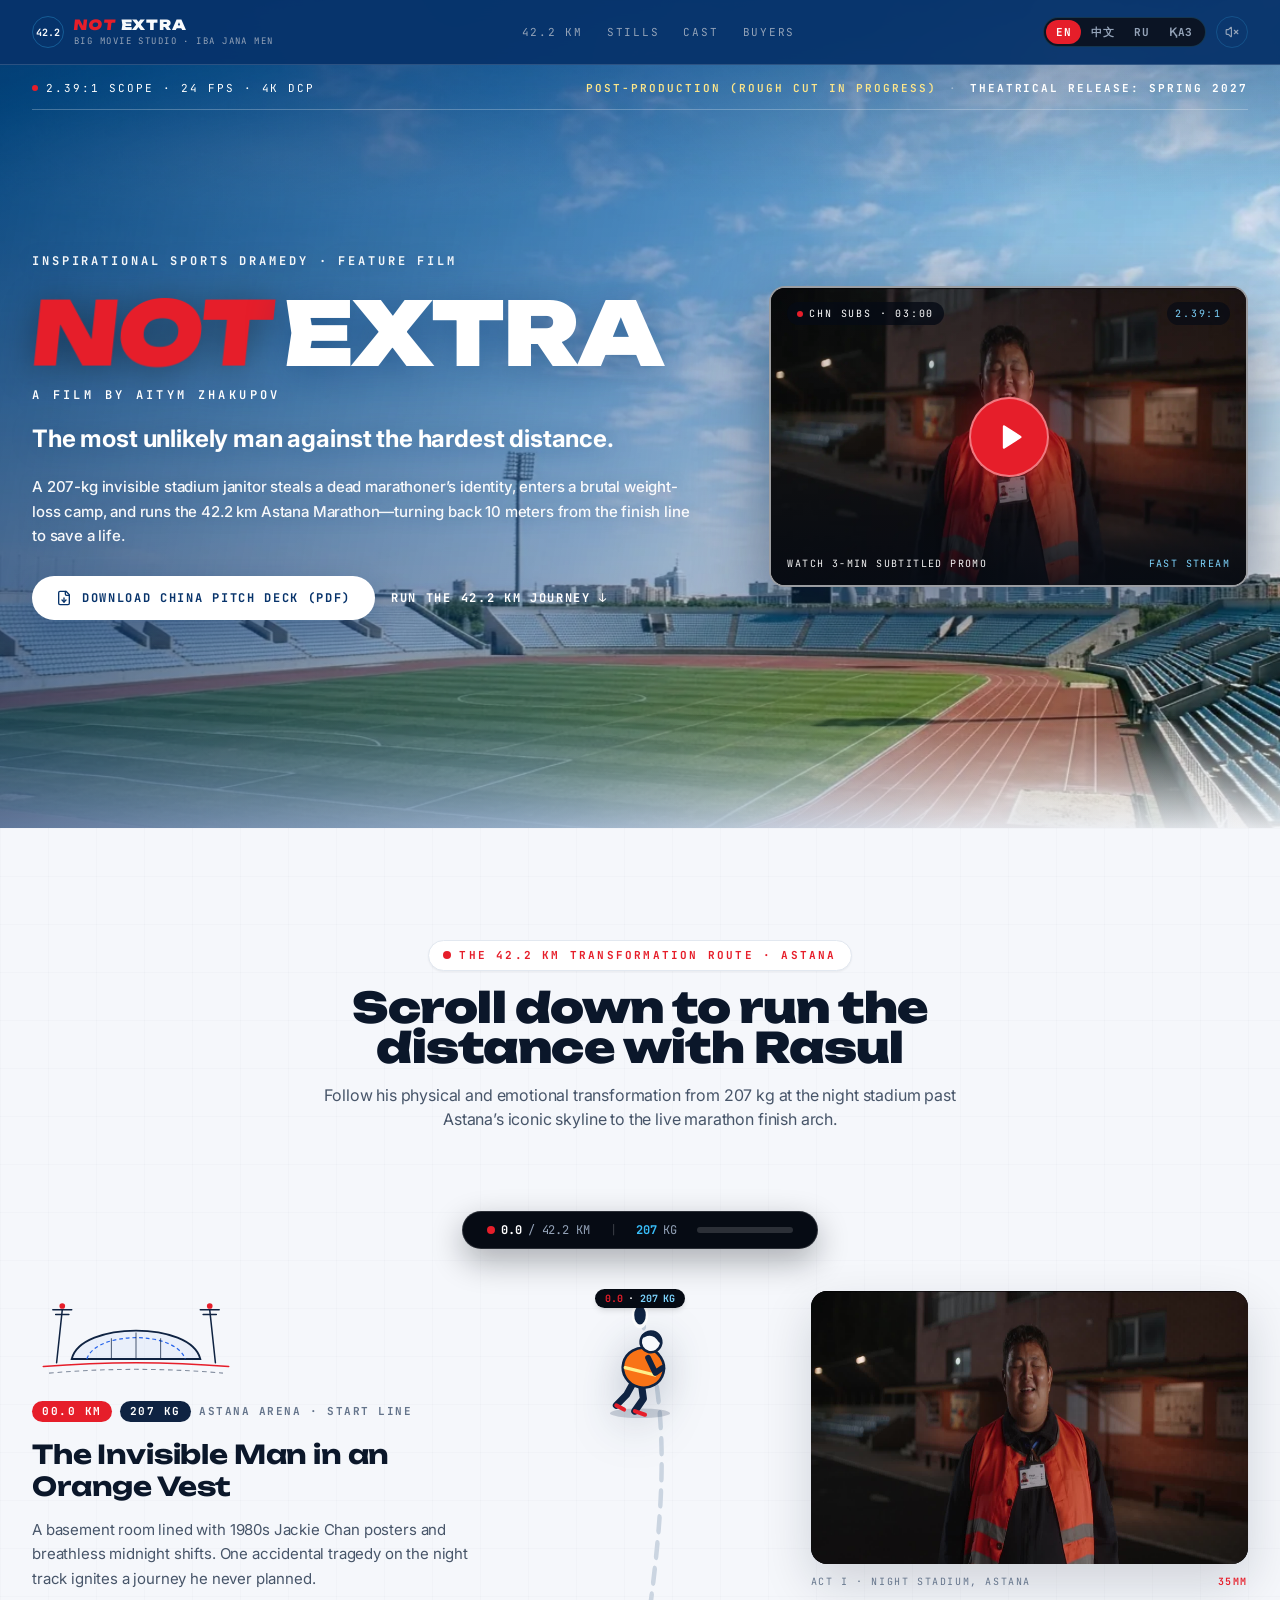
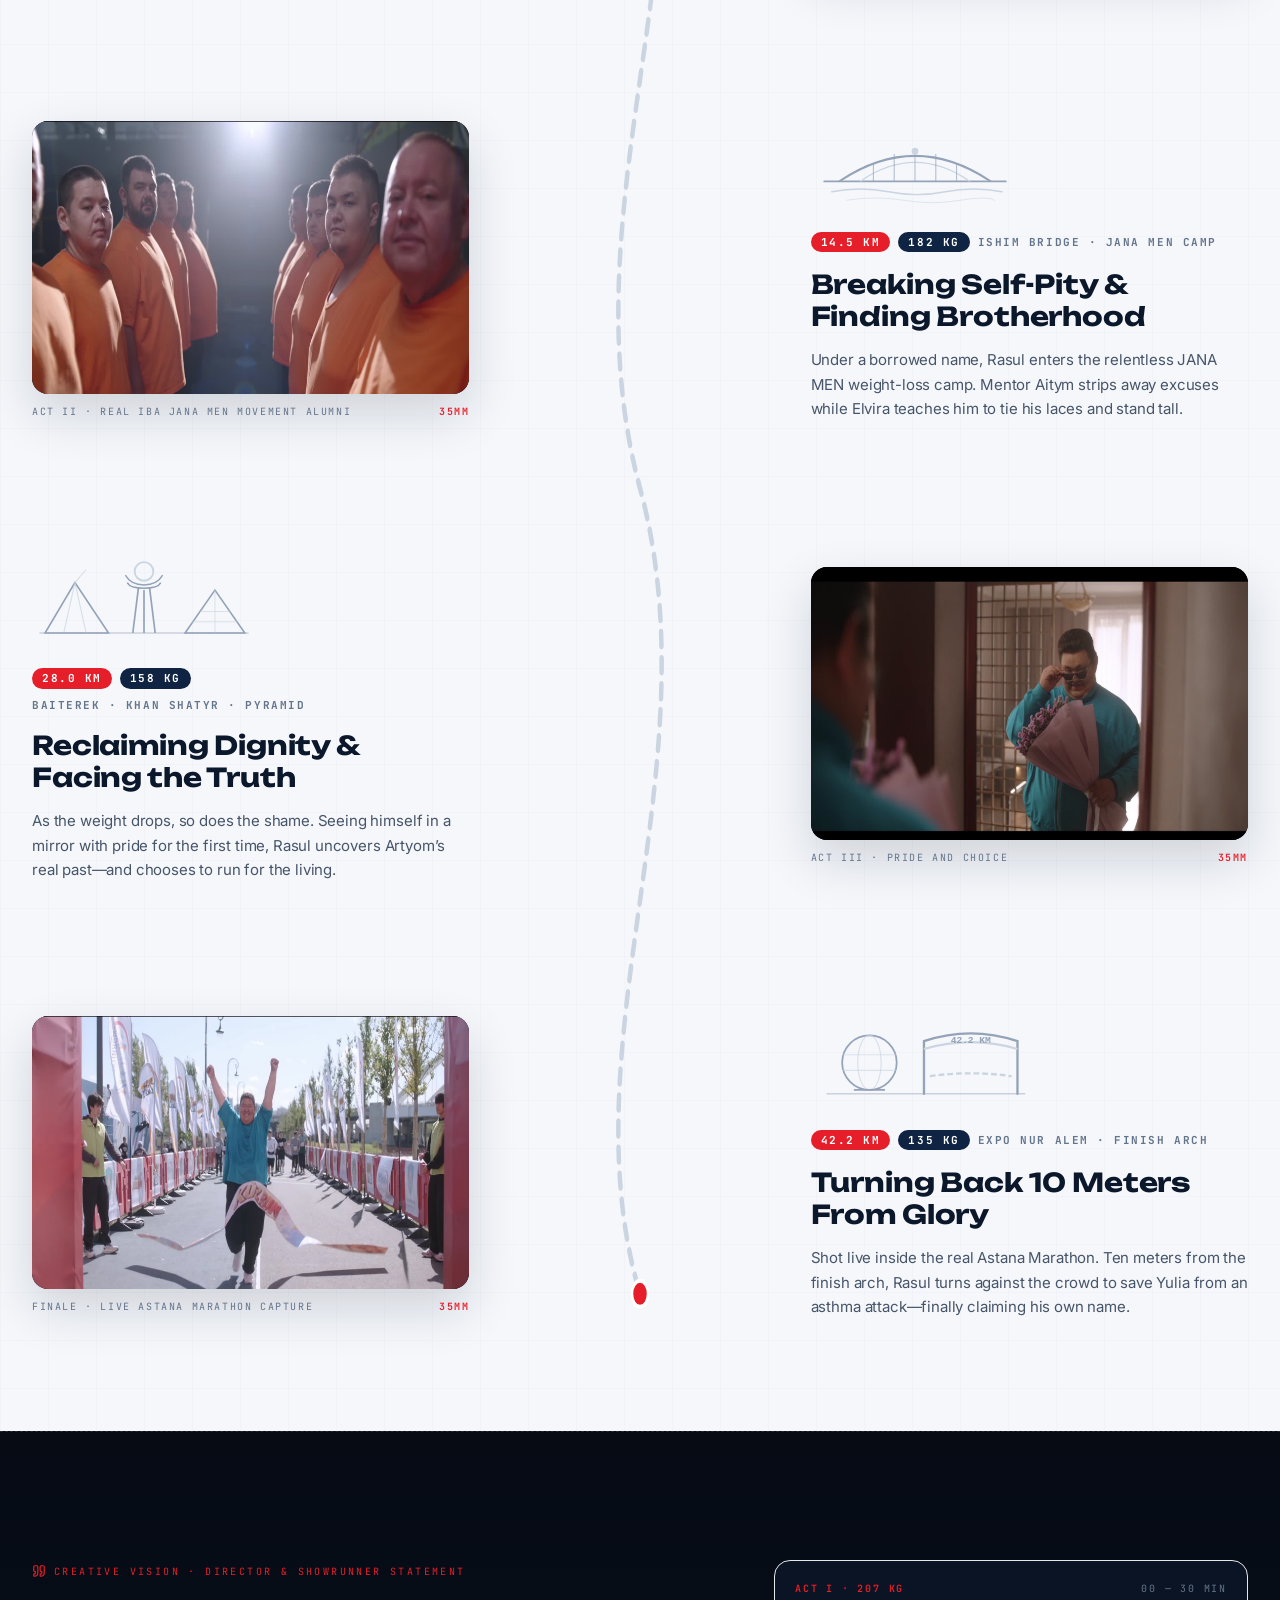
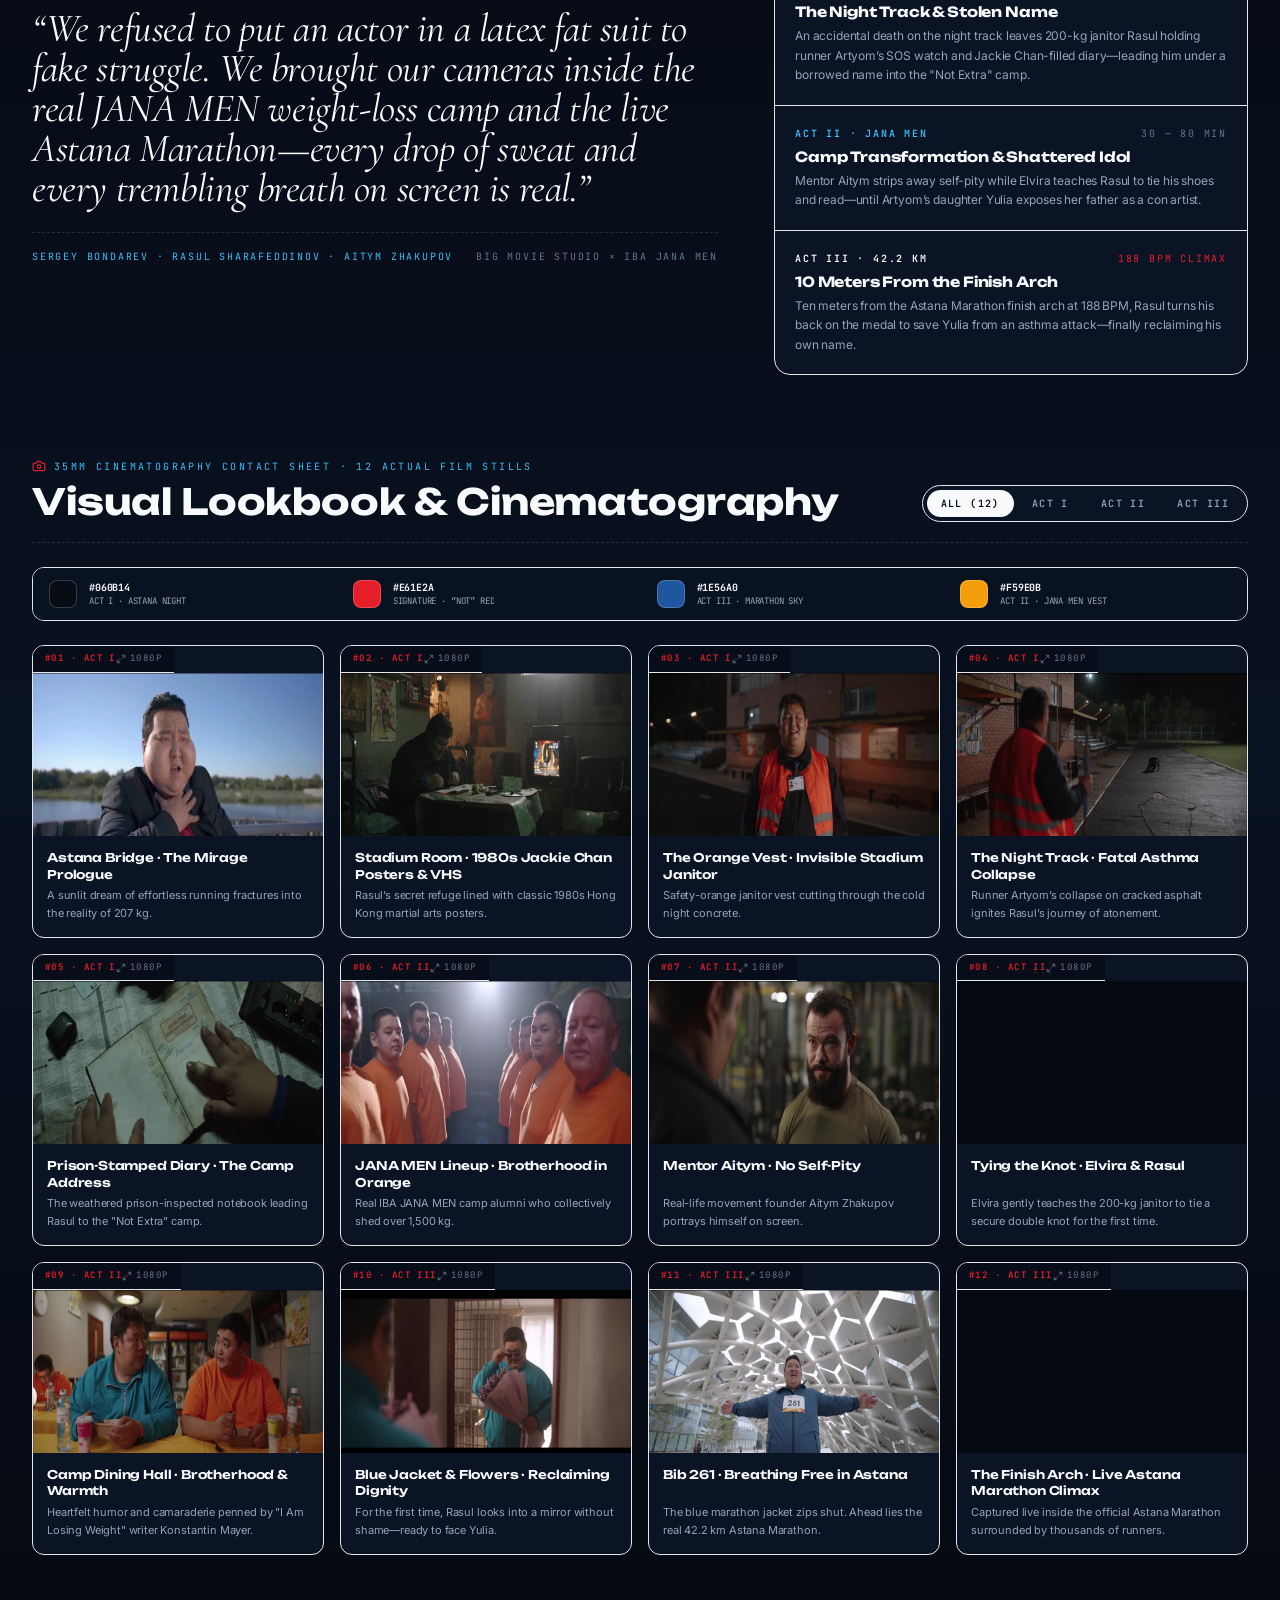
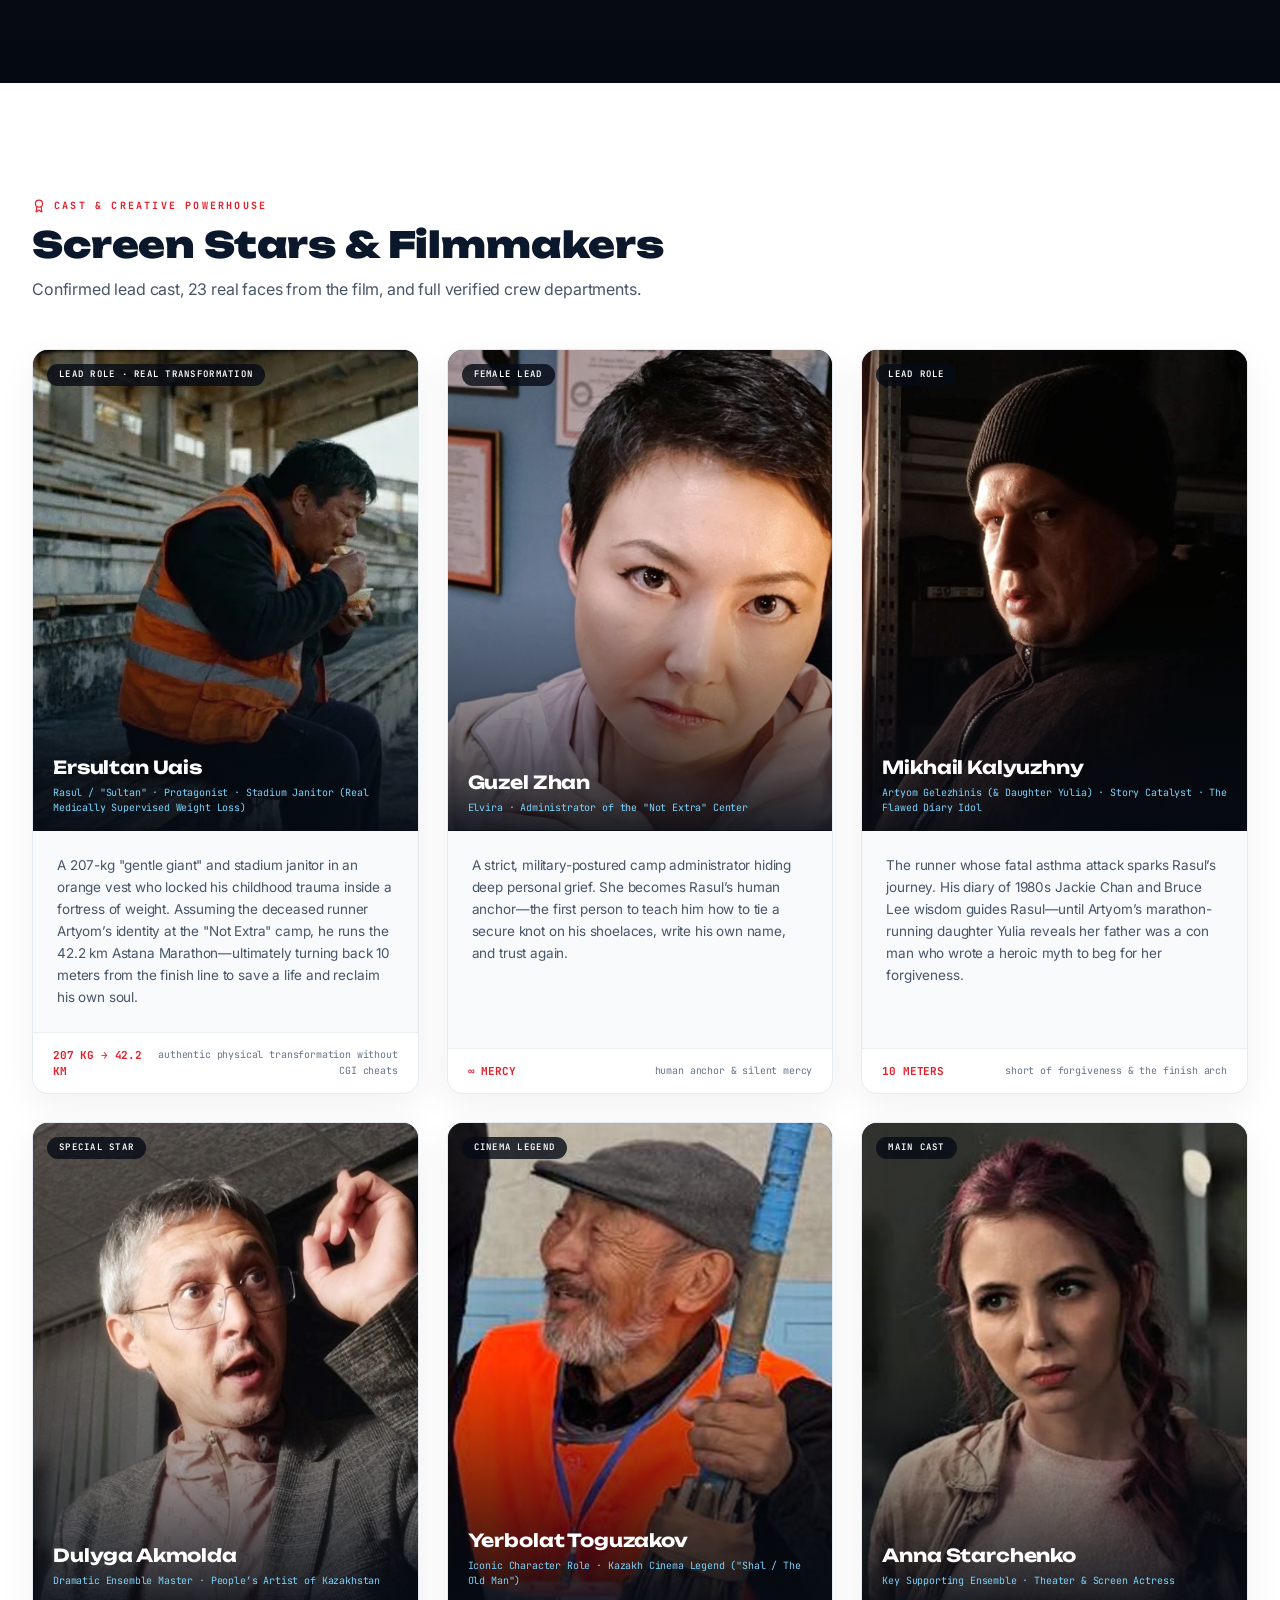
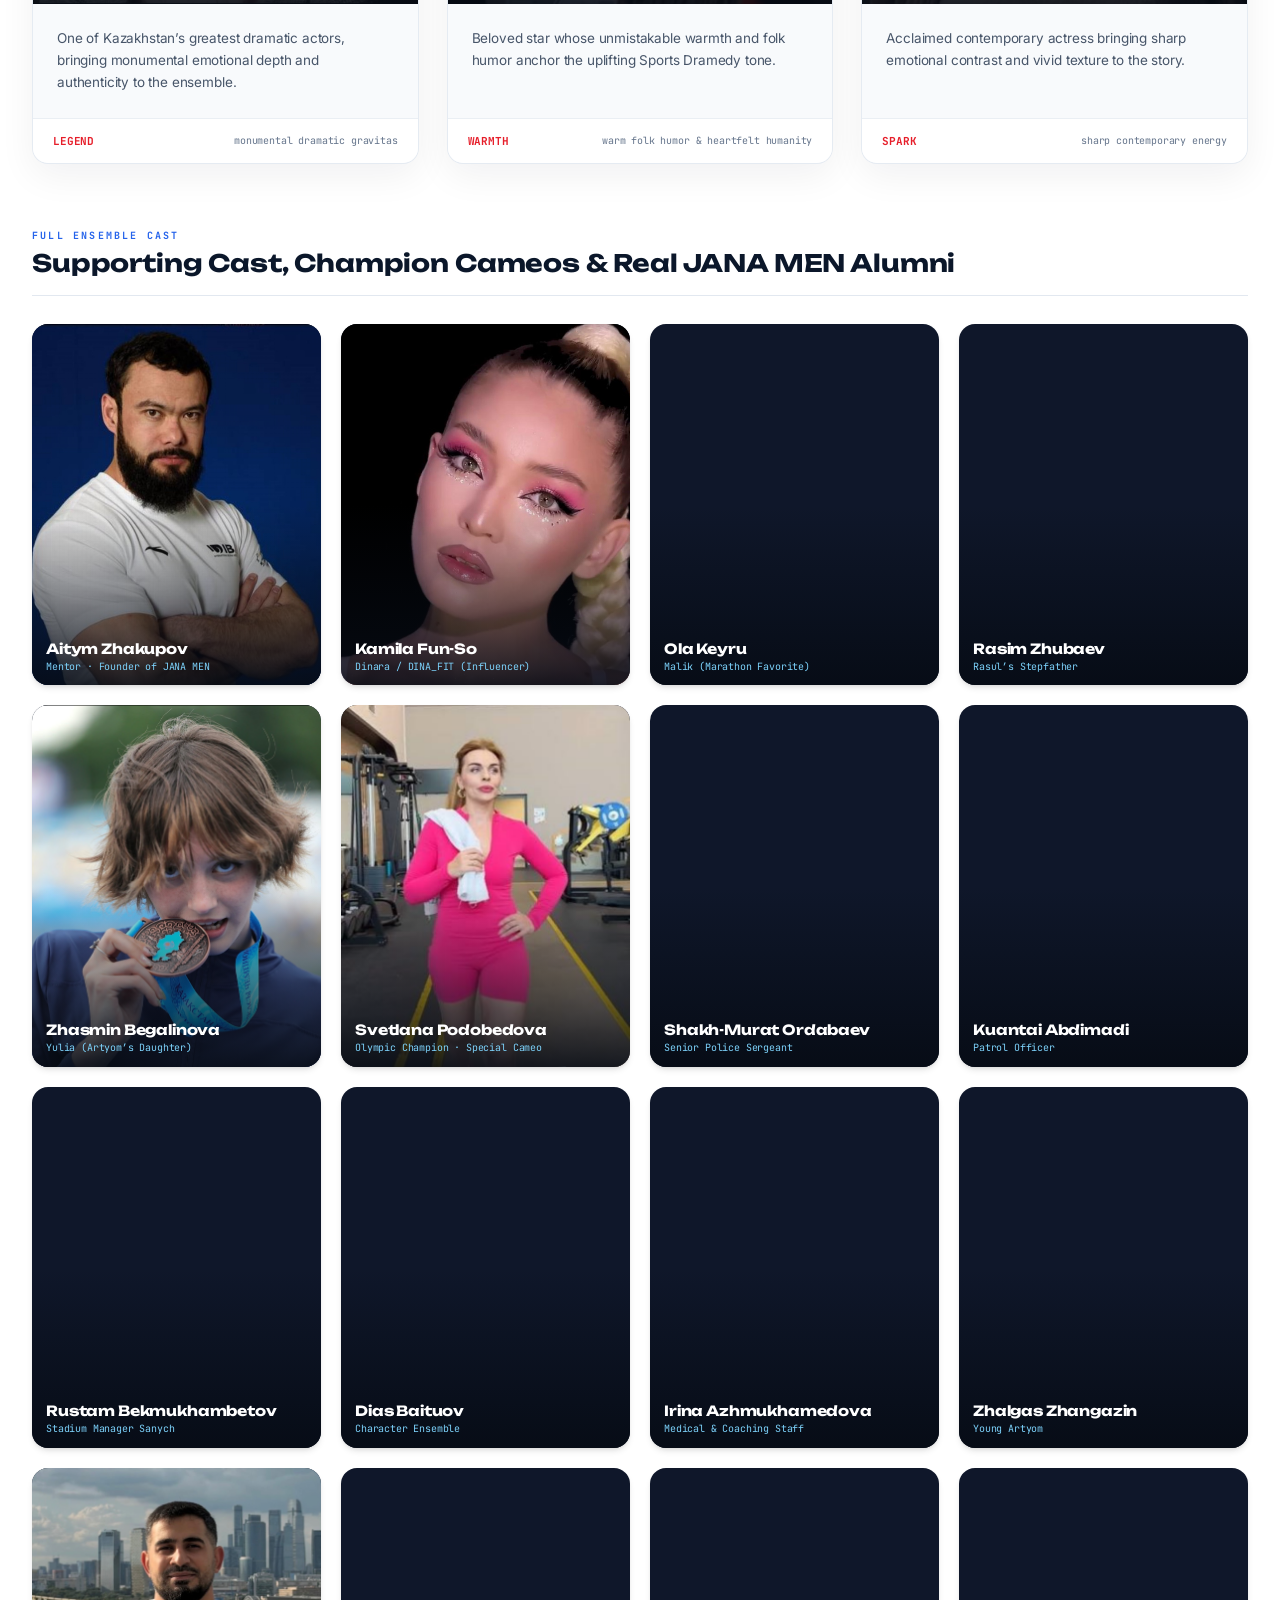
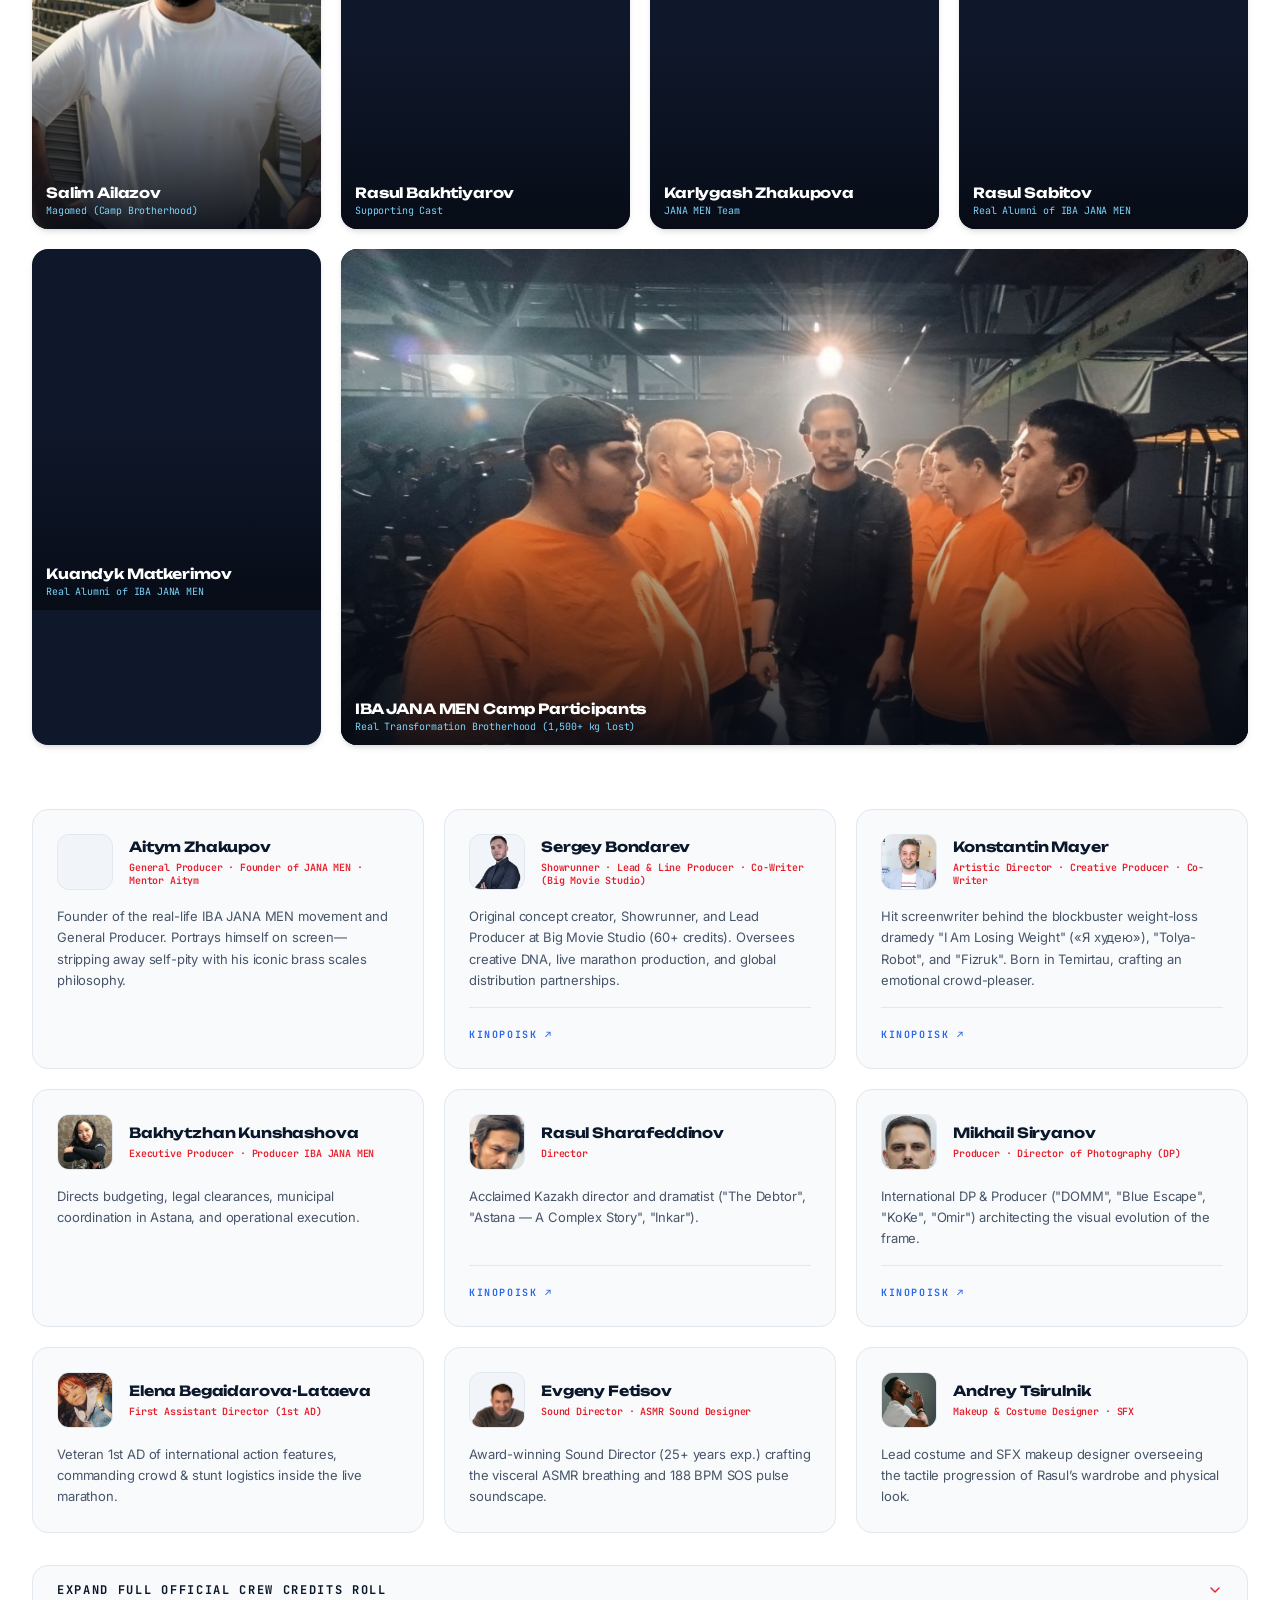
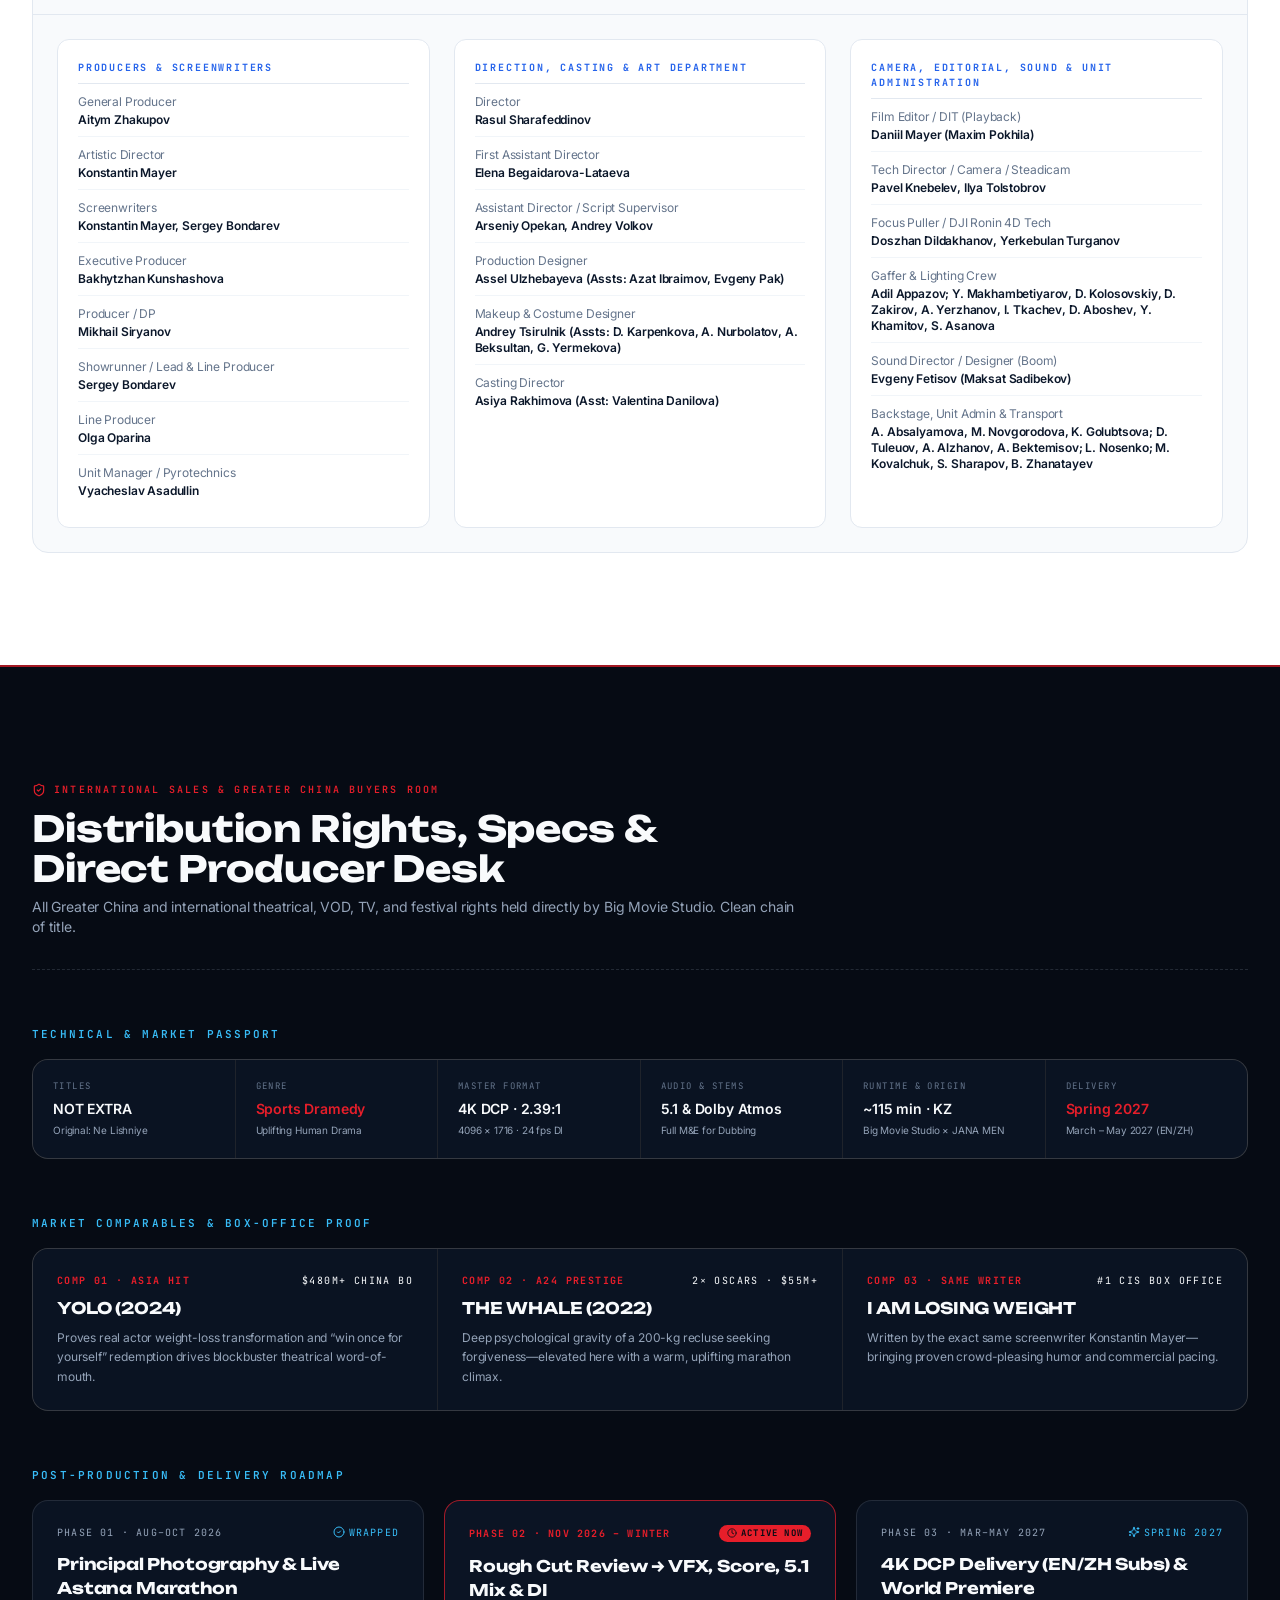
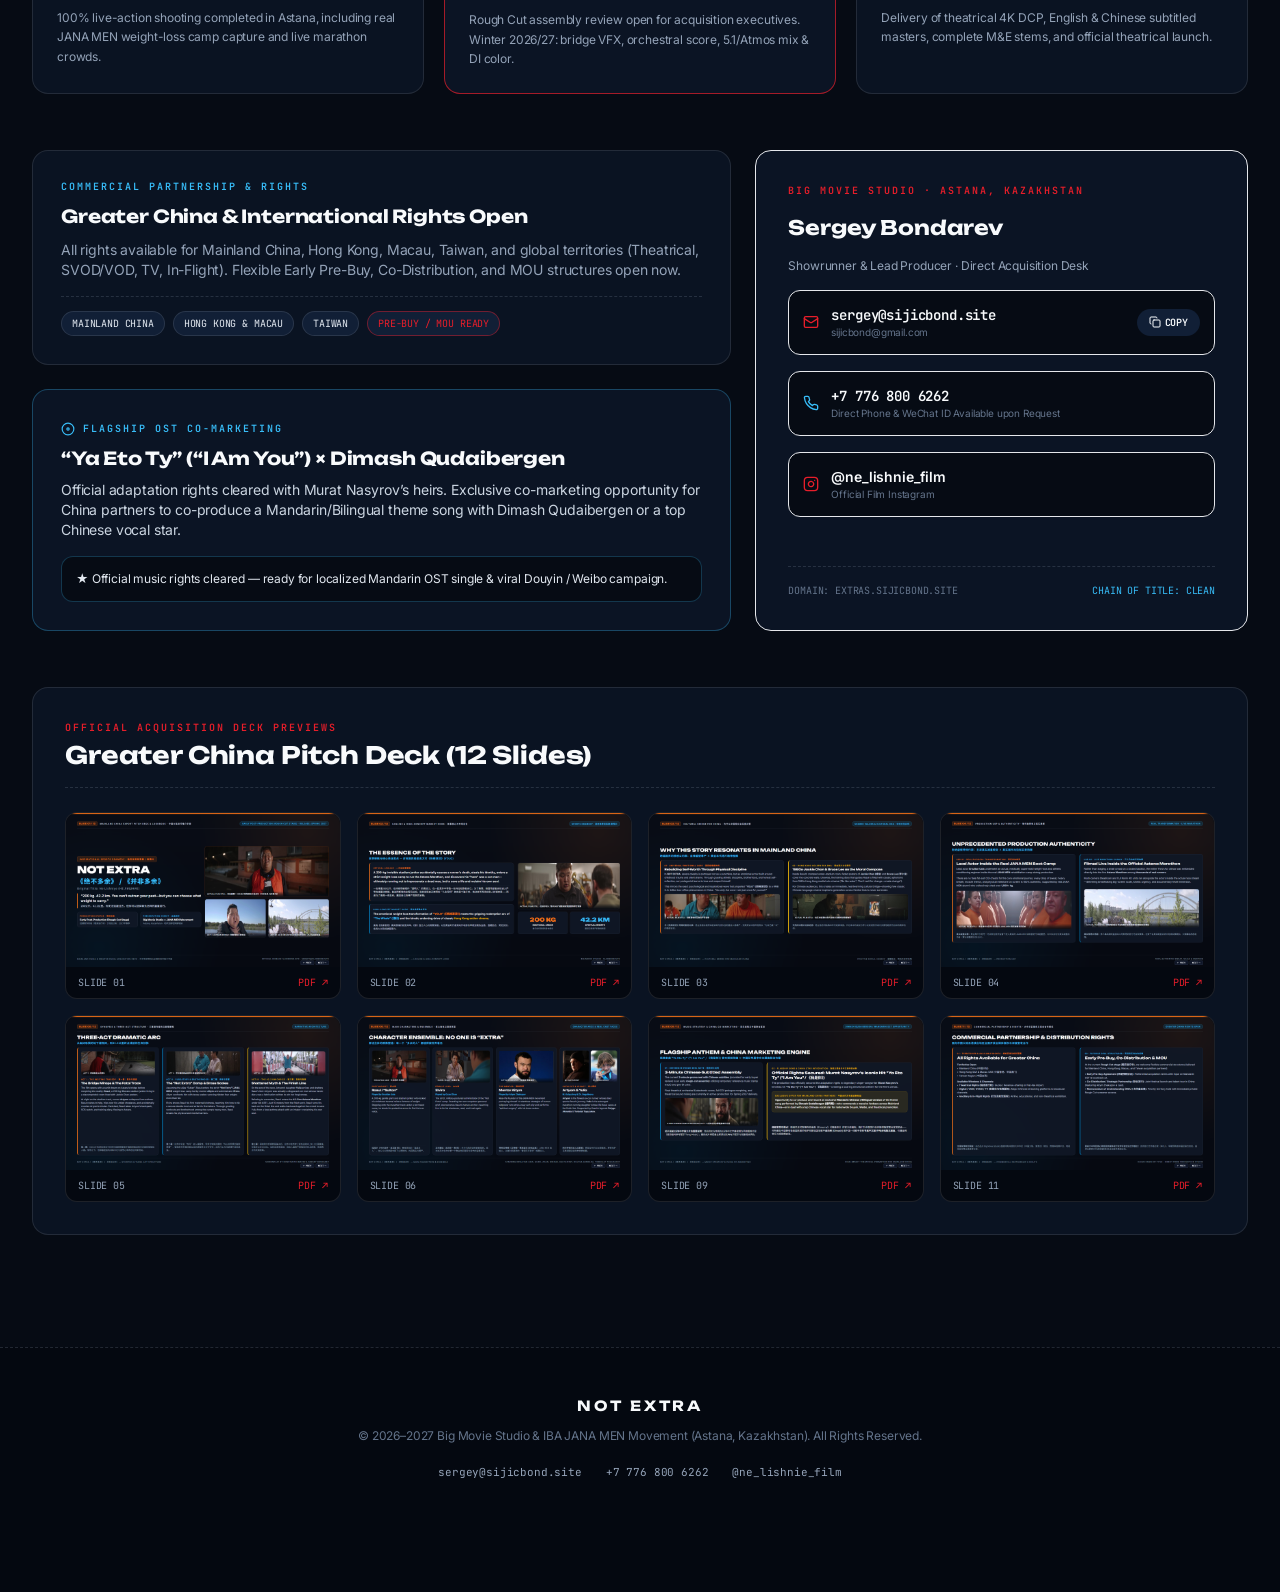
==== commit 8cbf7fc3: "feat(i18n): RU pitch deck on RU/KK, Instagram on RU/KK/EN, WeChat +7 776 800 6262 with 1-click copy " ====
--- a/index.html
+++ b/index.html
@@ -20,8 +20,8 @@
     <link rel="preconnect" href="https://fonts.googleapis.com" />
     <link rel="preconnect" href="https://fonts.gstatic.com" crossorigin />
     <link href="https://fonts.googleapis.com/css2?family=Cormorant+Garamond:ital,wght@0,500;0,600;1,500;1,600;1,700&family=Inter:wght@300;400;500;600;700&family=JetBrains+Mono:wght@400;500;600;700&family=Noto+Sans+SC:wght@400;500;700;900&family=Unbounded:wght@500;600;700;800;900&display=swap" rel="stylesheet" />
-    <script type="module" crossorigin src="./assets/index-uReR1Cdl.js"></script>
-    <link rel="stylesheet" crossorigin href="./assets/index-BUiqWyKw.css">
+    <script type="module" crossorigin src="./assets/index-BTAbc30z.js"></script>
+    <link rel="stylesheet" crossorigin href="./assets/index-BrcG4rVo.css">
   </head>
   <body class="bg-[#060B14] text-[#F8FAFC] antialiased selection:bg-[#E61E2A] selection:text-white overflow-x-clip">
     <div id="root"></div>
--- a/assets/index-BrcG4rVo.css
+++ b/assets/index-BrcG4rVo.css
@@ -0,0 +1 @@
+*,:before,:after{--tw-border-spacing-x: 0;--tw-border-spacing-y: 0;--tw-translate-x: 0;--tw-translate-y: 0;--tw-rotate: 0;--tw-skew-x: 0;--tw-skew-y: 0;--tw-scale-x: 1;--tw-scale-y: 1;--tw-pan-x: ;--tw-pan-y: ;--tw-pinch-zoom: ;--tw-scroll-snap-strictness: proximity;--tw-gradient-from-position: ;--tw-gradient-via-position: ;--tw-gradient-to-position: ;--tw-ordinal: ;--tw-slashed-zero: ;--tw-numeric-figure: ;--tw-numeric-spacing: ;--tw-numeric-fraction: ;--tw-ring-inset: ;--tw-ring-offset-width: 0px;--tw-ring-offset-color: #fff;--tw-ring-color: rgb(59 130 246 / .5);--tw-ring-offset-shadow: 0 0 #0000;--tw-ring-shadow: 0 0 #0000;--tw-shadow: 0 0 #0000;--tw-shadow-colored: 0 0 #0000;--tw-blur: ;--tw-brightness: ;--tw-contrast: ;--tw-grayscale: ;--tw-hue-rotate: ;--tw-invert: ;--tw-saturate: ;--tw-sepia: ;--tw-drop-shadow: ;--tw-backdrop-blur: ;--tw-backdrop-brightness: ;--tw-backdrop-contrast: ;--tw-backdrop-grayscale: ;--tw-backdrop-hue-rotate: ;--tw-backdrop-invert: ;--tw-backdrop-opacity: ;--tw-backdrop-saturate: ;--tw-backdrop-sepia: ;--tw-contain-size: ;--tw-contain-layout: ;--tw-contain-paint: ;--tw-contain-style: }::backdrop{--tw-border-spacing-x: 0;--tw-border-spacing-y: 0;--tw-translate-x: 0;--tw-translate-y: 0;--tw-rotate: 0;--tw-skew-x: 0;--tw-skew-y: 0;--tw-scale-x: 1;--tw-scale-y: 1;--tw-pan-x: ;--tw-pan-y: ;--tw-pinch-zoom: ;--tw-scroll-snap-strictness: proximity;--tw-gradient-from-position: ;--tw-gradient-via-position: ;--tw-gradient-to-position: ;--tw-ordinal: ;--tw-slashed-zero: ;--tw-numeric-figure: ;--tw-numeric-spacing: ;--tw-numeric-fraction: ;--tw-ring-inset: ;--tw-ring-offset-width: 0px;--tw-ring-offset-color: #fff;--tw-ring-color: rgb(59 130 246 / .5);--tw-ring-offset-shadow: 0 0 #0000;--tw-ring-shadow: 0 0 #0000;--tw-shadow: 0 0 #0000;--tw-shadow-colored: 0 0 #0000;--tw-blur: ;--tw-brightness: ;--tw-contrast: ;--tw-grayscale: ;--tw-hue-rotate: ;--tw-invert: ;--tw-saturate: ;--tw-sepia: ;--tw-drop-shadow: ;--tw-backdrop-blur: ;--tw-backdrop-brightness: ;--tw-backdrop-contrast: ;--tw-backdrop-grayscale: ;--tw-backdrop-hue-rotate: ;--tw-backdrop-invert: ;--tw-backdrop-opacity: ;--tw-backdrop-saturate: ;--tw-backdrop-sepia: ;--tw-contain-size: ;--tw-contain-layout: ;--tw-contain-paint: ;--tw-contain-style: }*,:before,:after{box-sizing:border-box;border-width:0;border-style:solid;border-color:#e5e7eb}:before,:after{--tw-content: ""}html,:host{line-height:1.5;-webkit-text-size-adjust:100%;-moz-tab-size:4;-o-tab-size:4;tab-size:4;font-family:Inter,system-ui,sans-serif;font-feature-settings:normal;font-variation-settings:normal;-webkit-tap-highlight-color:transparent}body{margin:0;line-height:inherit}hr{height:0;color:inherit;border-top-width:1px}abbr:where([title]){-webkit-text-decoration:underline dotted;text-decoration:underline dotted}h1,h2,h3,h4,h5,h6{font-size:inherit;font-weight:inherit}a{color:inherit;text-decoration:inherit}b,strong{font-weight:bolder}code,kbd,samp,pre{font-family:ui-monospace,SFMono-Regular,Menlo,Monaco,Consolas,Liberation Mono,Courier New,monospace;font-feature-settings:normal;font-variation-settings:normal;font-size:1em}small{font-size:80%}sub,sup{font-size:75%;line-height:0;position:relative;vertical-align:baseline}sub{bottom:-.25em}sup{top:-.5em}table{text-indent:0;border-color:inherit;border-collapse:collapse}button,input,optgroup,select,textarea{font-family:inherit;font-feature-settings:inherit;font-variation-settings:inherit;font-size:100%;font-weight:inherit;line-height:inherit;letter-spacing:inherit;color:inherit;margin:0;padding:0}button,select{text-transform:none}button,input:where([type=button]),input:where([type=reset]),input:where([type=submit]){-webkit-appearance:button;background-color:transparent;background-image:none}:-moz-focusring{outline:auto}:-moz-ui-invalid{box-shadow:none}progress{vertical-align:baseline}::-webkit-inner-spin-button,::-webkit-outer-spin-button{height:auto}[type=search]{-webkit-appearance:textfield;outline-offset:-2px}::-webkit-search-decoration{-webkit-appearance:none}::-webkit-file-upload-button{-webkit-appearance:button;font:inherit}summary{display:list-item}blockquote,dl,dd,h1,h2,h3,h4,h5,h6,hr,figure,p,pre{margin:0}fieldset{margin:0;padding:0}legend{padding:0}ol,ul,menu{list-style:none;margin:0;padding:0}dialog{padding:0}textarea{resize:vertical}input::-moz-placeholder,textarea::-moz-placeholder{opacity:1;color:#9ca3af}input::placeholder,textarea::placeholder{opacity:1;color:#9ca3af}button,[role=button]{cursor:pointer}:disabled{cursor:default}img,svg,video,canvas,audio,iframe,embed,object{display:block;vertical-align:middle}img,video{max-width:100%;height:auto}[hidden]:where(:not([hidden=until-found])){display:none}body{background-color:var(--bg-void);color:var(--ink-white);font-family:Inter,Noto Sans SC,system-ui,-apple-system,sans-serif;letter-spacing:-.01em}.pointer-events-none{pointer-events:none}.invisible{visibility:hidden}.collapse{visibility:collapse}.fixed{position:fixed}.absolute{position:absolute}.relative{position:relative}.sticky{position:sticky}.inset-0{top:0;right:0;bottom:0;left:0}.-inset-x-16{left:-4rem;right:-4rem}.inset-x-0{left:0;right:0}.bottom-0{bottom:0}.bottom-2{bottom:.5rem}.bottom-3{bottom:.75rem}.bottom-3\.5{bottom:.875rem}.bottom-4{bottom:1rem}.left-0{left:0}.left-1\/2{left:50%}.left-2{left:.5rem}.left-3{left:.75rem}.left-3\.5{left:.875rem}.left-4{left:1rem}.left-5{left:1.25rem}.left-6{left:1.5rem}.right-0{right:0}.right-3{right:.75rem}.right-3\.5{right:.875rem}.right-4{right:1rem}.right-5{right:1.25rem}.top-0{top:0}.top-1\/2{top:50%}.top-2{top:.5rem}.top-20{top:5rem}.top-3\.5{top:.875rem}.top-\[38vh\]{top:38vh}.top-\[42vh\]{top:42vh}.z-10{z-index:10}.z-20{z-index:20}.z-30{z-index:30}.z-50{z-index:50}.z-\[3\]{z-index:3}.z-\[5\]{z-index:5}.col-span-2{grid-column:span 2 / span 2}.mx-auto{margin-left:auto;margin-right:auto}.my-auto{margin-top:auto;margin-bottom:auto}.-ml-3{margin-left:-.75rem}.mb-1{margin-bottom:.25rem}.mb-1\.5{margin-bottom:.375rem}.mb-10{margin-bottom:2.5rem}.mb-12{margin-bottom:3rem}.mb-14{margin-bottom:3.5rem}.mb-16{margin-bottom:4rem}.mb-2{margin-bottom:.5rem}.mb-2\.5{margin-bottom:.625rem}.mb-3{margin-bottom:.75rem}.mb-4{margin-bottom:1rem}.mb-5{margin-bottom:1.25rem}.mb-6{margin-bottom:1.5rem}.mb-7{margin-bottom:1.75rem}.mb-8{margin-bottom:2rem}.ml-1{margin-left:.25rem}.ml-3{margin-left:.75rem}.mr-1{margin-right:.25rem}.mr-2{margin-right:.5rem}.mr-3{margin-right:.75rem}.mt-0\.5{margin-top:.125rem}.mt-1{margin-top:.25rem}.mt-1\.5{margin-top:.375rem}.mt-2\.5{margin-top:.625rem}.mt-4{margin-top:1rem}.mt-6{margin-top:1.5rem}.line-clamp-2{overflow:hidden;display:-webkit-box;-webkit-box-orient:vertical;-webkit-line-clamp:2}.block{display:block}.inline-block{display:inline-block}.flex{display:flex}.inline-flex{display:inline-flex}.grid{display:grid}.hidden{display:none}.aspect-\[16\/10\]{aspect-ratio:16/10}.aspect-\[4\/5\]{aspect-ratio:4/5}.aspect-video{aspect-ratio:16 / 9}.h-1{height:.25rem}.h-1\.5{height:.375rem}.h-10{height:2.5rem}.h-12{height:3rem}.h-14{height:3.5rem}.h-16{height:4rem}.h-2{height:.5rem}.h-2\.5{height:.625rem}.h-24{height:6rem}.h-3{height:.75rem}.h-3\.5{height:.875rem}.h-4{height:1rem}.h-5{height:1.25rem}.h-6{height:1.5rem}.h-7{height:1.75rem}.h-8{height:2rem}.h-9{height:2.25rem}.h-\[55\%\]{height:55%}.h-auto{height:auto}.h-fit{height:-moz-fit-content;height:fit-content}.h-full{height:100%}.min-h-\[240px\]{min-height:240px}.min-h-\[290px\]{min-height:290px}.min-h-\[92vh\]{min-height:92vh}.min-h-screen{min-height:100vh}.w-0\.5{width:.125rem}.w-1{width:.25rem}.w-1\.5{width:.375rem}.w-10{width:2.5rem}.w-12{width:3rem}.w-14{width:3.5rem}.w-16{width:4rem}.w-2{width:.5rem}.w-2\.5{width:.625rem}.w-24{width:6rem}.w-3{width:.75rem}.w-3\.5{width:.875rem}.w-4{width:1rem}.w-40{width:10rem}.w-44{width:11rem}.w-48{width:12rem}.w-5{width:1.25rem}.w-6{width:1.5rem}.w-7{width:1.75rem}.w-8{width:2rem}.w-9{width:2.25rem}.w-\[200px\]{width:200px}.w-full{width:100%}.min-w-0{min-width:0px}.max-w-2xl{max-width:42rem}.max-w-3xl{max-width:48rem}.max-w-5xl{max-width:64rem}.max-w-\[1320px\]{max-width:1320px}.max-w-\[1340px\]{max-width:1340px}.max-w-\[1380px\]{max-width:1380px}.max-w-md{max-width:28rem}.flex-1{flex:1 1 0%}.flex-shrink-0{flex-shrink:0}.-translate-x-1\/2{--tw-translate-x: -50%;transform:translate(var(--tw-translate-x),var(--tw-translate-y)) rotate(var(--tw-rotate)) skew(var(--tw-skew-x)) skewY(var(--tw-skew-y)) scaleX(var(--tw-scale-x)) scaleY(var(--tw-scale-y))}.-translate-y-1\/2{--tw-translate-y: -50%;transform:translate(var(--tw-translate-x),var(--tw-translate-y)) rotate(var(--tw-rotate)) skew(var(--tw-skew-x)) skewY(var(--tw-skew-y)) scaleX(var(--tw-scale-x)) scaleY(var(--tw-scale-y))}.-skew-x-6{--tw-skew-x: -6deg;transform:translate(var(--tw-translate-x),var(--tw-translate-y)) rotate(var(--tw-rotate)) skew(var(--tw-skew-x)) skewY(var(--tw-skew-y)) scaleX(var(--tw-scale-x)) scaleY(var(--tw-scale-y))}.transform{transform:translate(var(--tw-translate-x),var(--tw-translate-y)) rotate(var(--tw-rotate)) skew(var(--tw-skew-x)) skewY(var(--tw-skew-y)) scaleX(var(--tw-scale-x)) scaleY(var(--tw-scale-y))}@keyframes spin{to{transform:rotate(360deg)}}.animate-spin{animation:spin 1s linear infinite}.cursor-crosshair{cursor:crosshair}.cursor-pointer{cursor:pointer}.select-none{-webkit-user-select:none;-moz-user-select:none;user-select:none}.resize{resize:both}.grid-cols-1{grid-template-columns:repeat(1,minmax(0,1fr))}.grid-cols-2{grid-template-columns:repeat(2,minmax(0,1fr))}.flex-col{flex-direction:column}.flex-wrap{flex-wrap:wrap}.items-start{align-items:flex-start}.items-center{align-items:center}.items-stretch{align-items:stretch}.justify-center{justify-content:center}.justify-between{justify-content:space-between}.gap-1{gap:.25rem}.gap-1\.5{gap:.375rem}.gap-10{gap:2.5rem}.gap-2{gap:.5rem}.gap-2\.5{gap:.625rem}.gap-3{gap:.75rem}.gap-4{gap:1rem}.gap-5{gap:1.25rem}.gap-6{gap:1.5rem}.gap-7{gap:1.75rem}.gap-8{gap:2rem}.gap-px{gap:1px}.gap-x-6{-moz-column-gap:1.5rem;column-gap:1.5rem}.gap-y-2{row-gap:.5rem}.space-y-14>:not([hidden])~:not([hidden]){--tw-space-y-reverse: 0;margin-top:calc(3.5rem * calc(1 - var(--tw-space-y-reverse)));margin-bottom:calc(3.5rem * var(--tw-space-y-reverse))}.space-y-16>:not([hidden])~:not([hidden]){--tw-space-y-reverse: 0;margin-top:calc(4rem * calc(1 - var(--tw-space-y-reverse)));margin-bottom:calc(4rem * var(--tw-space-y-reverse))}.space-y-2>:not([hidden])~:not([hidden]){--tw-space-y-reverse: 0;margin-top:calc(.5rem * calc(1 - var(--tw-space-y-reverse)));margin-bottom:calc(.5rem * var(--tw-space-y-reverse))}.space-y-2\.5>:not([hidden])~:not([hidden]){--tw-space-y-reverse: 0;margin-top:calc(.625rem * calc(1 - var(--tw-space-y-reverse)));margin-bottom:calc(.625rem * var(--tw-space-y-reverse))}.space-y-20>:not([hidden])~:not([hidden]){--tw-space-y-reverse: 0;margin-top:calc(5rem * calc(1 - var(--tw-space-y-reverse)));margin-bottom:calc(5rem * var(--tw-space-y-reverse))}.space-y-3>:not([hidden])~:not([hidden]){--tw-space-y-reverse: 0;margin-top:calc(.75rem * calc(1 - var(--tw-space-y-reverse)));margin-bottom:calc(.75rem * var(--tw-space-y-reverse))}.space-y-4>:not([hidden])~:not([hidden]){--tw-space-y-reverse: 0;margin-top:calc(1rem * calc(1 - var(--tw-space-y-reverse)));margin-bottom:calc(1rem * var(--tw-space-y-reverse))}.space-y-5>:not([hidden])~:not([hidden]){--tw-space-y-reverse: 0;margin-top:calc(1.25rem * calc(1 - var(--tw-space-y-reverse)));margin-bottom:calc(1.25rem * var(--tw-space-y-reverse))}.space-y-6>:not([hidden])~:not([hidden]){--tw-space-y-reverse: 0;margin-top:calc(1.5rem * calc(1 - var(--tw-space-y-reverse)));margin-bottom:calc(1.5rem * var(--tw-space-y-reverse))}.divide-y>:not([hidden])~:not([hidden]){--tw-divide-y-reverse: 0;border-top-width:calc(1px * calc(1 - var(--tw-divide-y-reverse)));border-bottom-width:calc(1px * var(--tw-divide-y-reverse))}.self-start{align-self:flex-start}.overflow-hidden{overflow:hidden}.overflow-visible{overflow:visible}.overflow-x-clip{overflow-x:clip}.scroll-smooth{scroll-behavior:smooth}.truncate{overflow:hidden;text-overflow:ellipsis;white-space:nowrap}.whitespace-nowrap{white-space:nowrap}.rounded{border-radius:.25rem}.rounded-2xl{border-radius:1rem}.rounded-full{border-radius:9999px}.rounded-lg{border-radius:.5rem}.rounded-xl{border-radius:.75rem}.border{border-width:1px}.border-2{border-width:2px}.border-b{border-bottom-width:1px}.border-t{border-top-width:1px}.border-t-2{border-top-width:2px}.border-\[\#07C160\]\/45{border-color:#07c16073}.border-\[\#38BDF8\]\/20{border-color:#38bdf833}.border-\[\#38BDF8\]\/25{border-color:#38bdf840}.border-\[\#38BDF8\]\/30{border-color:#38bdf84d}.border-\[\#E61E2A\]{--tw-border-opacity: 1;border-color:rgb(230 30 42 / var(--tw-border-opacity, 1))}.border-\[\#E61E2A\]\/45{border-color:#e61e2a73}.border-\[\#E61E2A\]\/70{border-color:#e61e2ab3}.border-\[\#E61E2A\]\/85{border-color:#e61e2ad9}.border-\[\#F8FAFC\]\/10{border-color:#f8fafc1a}.border-slate-100{--tw-border-opacity: 1;border-color:rgb(241 245 249 / var(--tw-border-opacity, 1))}.border-slate-200{--tw-border-opacity: 1;border-color:rgb(226 232 240 / var(--tw-border-opacity, 1))}.border-slate-200\/70{border-color:#e2e8f0b3}.border-slate-200\/80{border-color:#e2e8f0cc}.border-white\/10{border-color:#ffffff1a}.border-white\/15{border-color:#ffffff26}.border-white\/20{border-color:#fff3}.border-white\/25{border-color:#ffffff40}.border-white\/40{border-color:#fff6}.border-white\/45{border-color:#ffffff73}.border-white\/60{border-color:#fff9}.bg-\[\#03060C\]\/95{background-color:#03060cf2}.bg-\[\#040810\]{--tw-bg-opacity: 1;background-color:rgb(4 8 16 / var(--tw-bg-opacity, 1))}.bg-\[\#060B14\]{--tw-bg-opacity: 1;background-color:rgb(6 11 20 / var(--tw-bg-opacity, 1))}.bg-\[\#060B14\]\/70{background-color:#060b14b3}.bg-\[\#060B14\]\/80{background-color:#060b14cc}.bg-\[\#060B14\]\/85{background-color:#060b14d9}.bg-\[\#070D19\]{--tw-bg-opacity: 1;background-color:rgb(7 13 25 / var(--tw-bg-opacity, 1))}.bg-\[\#070E1B\]{--tw-bg-opacity: 1;background-color:rgb(7 14 27 / var(--tw-bg-opacity, 1))}.bg-\[\#071F14\]{--tw-bg-opacity: 1;background-color:rgb(7 31 20 / var(--tw-bg-opacity, 1))}.bg-\[\#07336B\]\/75{background-color:#07336bbf}.bg-\[\#07336B\]\/95{background-color:#07336bf2}.bg-\[\#07C160\]{--tw-bg-opacity: 1;background-color:rgb(7 193 96 / var(--tw-bg-opacity, 1))}.bg-\[\#091221\]{--tw-bg-opacity: 1;background-color:rgb(9 18 33 / var(--tw-bg-opacity, 1))}.bg-\[\#0A1322\]{--tw-bg-opacity: 1;background-color:rgb(10 19 34 / var(--tw-bg-opacity, 1))}.bg-\[\#0B1424\]{--tw-bg-opacity: 1;background-color:rgb(11 20 36 / var(--tw-bg-opacity, 1))}.bg-\[\#0E7AE0\]{--tw-bg-opacity: 1;background-color:rgb(14 122 224 / var(--tw-bg-opacity, 1))}.bg-\[\#0F2342\]{--tw-bg-opacity: 1;background-color:rgb(15 35 66 / var(--tw-bg-opacity, 1))}.bg-\[\#111F36\]{--tw-bg-opacity: 1;background-color:rgb(17 31 54 / var(--tw-bg-opacity, 1))}.bg-\[\#1D080D\]{--tw-bg-opacity: 1;background-color:rgb(29 8 13 / var(--tw-bg-opacity, 1))}.bg-\[\#E61E2A\]{--tw-bg-opacity: 1;background-color:rgb(230 30 42 / var(--tw-bg-opacity, 1))}.bg-\[\#E61E2A\]\/15{background-color:#e61e2a26}.bg-\[\#F5F7FB\]{--tw-bg-opacity: 1;background-color:rgb(245 247 251 / var(--tw-bg-opacity, 1))}.bg-\[\#F8FAFC\]{--tw-bg-opacity: 1;background-color:rgb(248 250 252 / var(--tw-bg-opacity, 1))}.bg-\[\#F8FAFC\]\/10{background-color:#f8fafc1a}.bg-black{--tw-bg-opacity: 1;background-color:rgb(0 0 0 / var(--tw-bg-opacity, 1))}.bg-black\/30{background-color:#0000004d}.bg-black\/40{background-color:#0006}.bg-black\/95{background-color:#000000f2}.bg-sky-400\/50{background-color:#38bdf880}.bg-slate-100{--tw-bg-opacity: 1;background-color:rgb(241 245 249 / var(--tw-bg-opacity, 1))}.bg-slate-300{--tw-bg-opacity: 1;background-color:rgb(203 213 225 / var(--tw-bg-opacity, 1))}.bg-slate-900{--tw-bg-opacity: 1;background-color:rgb(15 23 42 / var(--tw-bg-opacity, 1))}.bg-transparent{background-color:transparent}.bg-white{--tw-bg-opacity: 1;background-color:rgb(255 255 255 / var(--tw-bg-opacity, 1))}.bg-white\/10{background-color:#ffffff1a}.bg-white\/15{background-color:#ffffff26}.bg-white\/20{background-color:#fff3}.bg-white\/5{background-color:#ffffff0d}.bg-gradient-to-b{background-image:linear-gradient(to bottom,var(--tw-gradient-stops))}.bg-gradient-to-t{background-image:linear-gradient(to top,var(--tw-gradient-stops))}.from-\[\#060B14\]{--tw-gradient-from: #060B14 var(--tw-gradient-from-position);--tw-gradient-to: rgb(6 11 20 / 0) var(--tw-gradient-to-position);--tw-gradient-stops: var(--tw-gradient-from), var(--tw-gradient-to)}.from-\[\#060B14\]\/85{--tw-gradient-from: rgb(6 11 20 / .85) var(--tw-gradient-from-position);--tw-gradient-to: rgb(6 11 20 / 0) var(--tw-gradient-to-position);--tw-gradient-stops: var(--tw-gradient-from), var(--tw-gradient-to)}.from-\[\#060B14\]\/90{--tw-gradient-from: rgb(6 11 20 / .9) var(--tw-gradient-from-position);--tw-gradient-to: rgb(6 11 20 / 0) var(--tw-gradient-to-position);--tw-gradient-stops: var(--tw-gradient-from), var(--tw-gradient-to)}.from-black\/95{--tw-gradient-from: rgb(0 0 0 / .95) var(--tw-gradient-from-position);--tw-gradient-to: rgb(0 0 0 / 0) var(--tw-gradient-to-position);--tw-gradient-stops: var(--tw-gradient-from), var(--tw-gradient-to)}.via-\[\#091221\]{--tw-gradient-to: rgb(9 18 33 / 0) var(--tw-gradient-to-position);--tw-gradient-stops: var(--tw-gradient-from), #091221 var(--tw-gradient-via-position), var(--tw-gradient-to)}.via-black\/65{--tw-gradient-to: rgb(0 0 0 / 0) var(--tw-gradient-to-position);--tw-gradient-stops: var(--tw-gradient-from), rgb(0 0 0 / .65) var(--tw-gradient-via-position), var(--tw-gradient-to)}.via-transparent{--tw-gradient-to: rgb(0 0 0 / 0) var(--tw-gradient-to-position);--tw-gradient-stops: var(--tw-gradient-from), transparent var(--tw-gradient-via-position), var(--tw-gradient-to)}.to-\[\#050911\]{--tw-gradient-to: #050911 var(--tw-gradient-to-position)}.to-\[\#060B14\]\/25{--tw-gradient-to: rgb(6 11 20 / .25) var(--tw-gradient-to-position)}.to-transparent{--tw-gradient-to: transparent var(--tw-gradient-to-position)}.fill-current{fill:currentColor}.object-contain{-o-object-fit:contain;object-fit:contain}.object-cover{-o-object-fit:cover;object-fit:cover}.object-bottom{-o-object-position:bottom;object-position:bottom}.object-center{-o-object-position:center;object-position:center}.object-top{-o-object-position:top;object-position:top}.p-0\.5{padding:.125rem}.p-1{padding:.25rem}.p-1\.5{padding:.375rem}.p-2{padding:.5rem}.p-3{padding:.75rem}.p-3\.5{padding:.875rem}.p-4{padding:1rem}.p-5{padding:1.25rem}.p-6{padding:1.5rem}.p-8{padding:2rem}.px-1{padding-left:.25rem;padding-right:.25rem}.px-1\.5{padding-left:.375rem;padding-right:.375rem}.px-2{padding-left:.5rem;padding-right:.5rem}.px-2\.5{padding-left:.625rem;padding-right:.625rem}.px-3{padding-left:.75rem;padding-right:.75rem}.px-3\.5{padding-left:.875rem;padding-right:.875rem}.px-4{padding-left:1rem;padding-right:1rem}.px-5{padding-left:1.25rem;padding-right:1.25rem}.px-6{padding-left:1.5rem;padding-right:1.5rem}.py-0\.5{padding-top:.125rem;padding-bottom:.125rem}.py-1{padding-top:.25rem;padding-bottom:.25rem}.py-1\.5{padding-top:.375rem;padding-bottom:.375rem}.py-2{padding-top:.5rem;padding-bottom:.5rem}.py-2\.5{padding-top:.625rem;padding-bottom:.625rem}.py-20{padding-top:5rem;padding-bottom:5rem}.py-24{padding-top:6rem;padding-bottom:6rem}.py-3{padding-top:.75rem;padding-bottom:.75rem}.py-3\.5{padding-top:.875rem;padding-bottom:.875rem}.py-4{padding-top:1rem;padding-bottom:1rem}.pb-16{padding-bottom:4rem}.pb-2{padding-bottom:.5rem}.pb-28{padding-bottom:7rem}.pb-3{padding-bottom:.75rem}.pb-4{padding-bottom:1rem}.pb-5{padding-bottom:1.25rem}.pb-8{padding-bottom:2rem}.pl-14{padding-left:3.5rem}.pt-12{padding-top:3rem}.pt-2{padding-top:.5rem}.pt-20{padding-top:5rem}.pt-3{padding-top:.75rem}.pt-3\.5{padding-top:.875rem}.pt-4{padding-top:1rem}.pt-6{padding-top:1.5rem}.text-left{text-align:left}.text-center{text-align:center}.text-right{text-align:right}.font-mono{font-family:ui-monospace,SFMono-Regular,Menlo,Monaco,Consolas,Liberation Mono,Courier New,monospace}.text-2xl{font-size:1.5rem;line-height:2rem}.text-4xl{font-size:2.25rem;line-height:2.5rem}.text-\[10px\]{font-size:10px}.text-\[11px\]{font-size:11px}.text-\[9px\]{font-size:9px}.text-base{font-size:1rem;line-height:1.5rem}.text-lg{font-size:1.125rem;line-height:1.75rem}.text-sm{font-size:.875rem;line-height:1.25rem}.text-xl{font-size:1.25rem;line-height:1.75rem}.text-xs{font-size:.75rem;line-height:1rem}.font-black{font-weight:900}.font-bold{font-weight:700}.font-medium{font-weight:500}.font-semibold{font-weight:600}.uppercase{text-transform:uppercase}.italic{font-style:italic}.tabular-nums{--tw-numeric-spacing: tabular-nums;font-variant-numeric:var(--tw-ordinal) var(--tw-slashed-zero) var(--tw-numeric-figure) var(--tw-numeric-spacing) var(--tw-numeric-fraction)}.leading-\[0\.96\]{line-height:.96}.leading-\[1\.12\]{line-height:1.12}.leading-\[1\.22\]{line-height:1.22}.leading-relaxed{line-height:1.625}.leading-snug{line-height:1.375}.leading-tight{line-height:1.25}.tracking-\[-0\.01em\]{letter-spacing:-.01em}.tracking-\[-0\.025em\]{letter-spacing:-.025em}.tracking-\[-0\.02em\]{letter-spacing:-.02em}.tracking-\[0\.06em\]{letter-spacing:.06em}.tracking-\[0\.12em\]{letter-spacing:.12em}.tracking-\[0\.14em\]{letter-spacing:.14em}.tracking-\[0\.16em\]{letter-spacing:.16em}.tracking-\[0\.18em\]{letter-spacing:.18em}.tracking-\[0\.22em\]{letter-spacing:.22em}.tracking-\[0\.24em\]{letter-spacing:.24em}.tracking-\[0\.28em\]{letter-spacing:.28em}.tracking-\[0\.2em\]{letter-spacing:.2em}.tracking-\[0\.4em\]{letter-spacing:.4em}.tracking-wider{letter-spacing:.05em}.text-\[\#060B14\]{--tw-text-opacity: 1;color:rgb(6 11 20 / var(--tw-text-opacity, 1))}.text-\[\#07336B\]{--tw-text-opacity: 1;color:rgb(7 51 107 / var(--tw-text-opacity, 1))}.text-\[\#07C160\]{--tw-text-opacity: 1;color:rgb(7 193 96 / var(--tw-text-opacity, 1))}.text-\[\#0B172A\]{--tw-text-opacity: 1;color:rgb(11 23 42 / var(--tw-text-opacity, 1))}.text-\[\#2563EB\]{--tw-text-opacity: 1;color:rgb(37 99 235 / var(--tw-text-opacity, 1))}.text-\[\#38BDF8\]{--tw-text-opacity: 1;color:rgb(56 189 248 / var(--tw-text-opacity, 1))}.text-\[\#64748B\]{--tw-text-opacity: 1;color:rgb(100 116 139 / var(--tw-text-opacity, 1))}.text-\[\#86EFAC\]{--tw-text-opacity: 1;color:rgb(134 239 172 / var(--tw-text-opacity, 1))}.text-\[\#94A3B8\]{--tw-text-opacity: 1;color:rgb(148 163 184 / var(--tw-text-opacity, 1))}.text-\[\#CBD5E1\]{--tw-text-opacity: 1;color:rgb(203 213 225 / var(--tw-text-opacity, 1))}.text-\[\#E2E8F0\]{--tw-text-opacity: 1;color:rgb(226 232 240 / var(--tw-text-opacity, 1))}.text-\[\#E61E2A\]{--tw-text-opacity: 1;color:rgb(230 30 42 / var(--tw-text-opacity, 1))}.text-\[\#F8FAFC\]{--tw-text-opacity: 1;color:rgb(248 250 252 / var(--tw-text-opacity, 1))}.text-amber-200{--tw-text-opacity: 1;color:rgb(253 230 138 / var(--tw-text-opacity, 1))}.text-sky-300{--tw-text-opacity: 1;color:rgb(125 211 252 / var(--tw-text-opacity, 1))}.text-sky-400{--tw-text-opacity: 1;color:rgb(56 189 248 / var(--tw-text-opacity, 1))}.text-slate-200{--tw-text-opacity: 1;color:rgb(226 232 240 / var(--tw-text-opacity, 1))}.text-slate-300{--tw-text-opacity: 1;color:rgb(203 213 225 / var(--tw-text-opacity, 1))}.text-slate-400{--tw-text-opacity: 1;color:rgb(148 163 184 / var(--tw-text-opacity, 1))}.text-slate-500{--tw-text-opacity: 1;color:rgb(100 116 139 / var(--tw-text-opacity, 1))}.text-slate-600{--tw-text-opacity: 1;color:rgb(71 85 105 / var(--tw-text-opacity, 1))}.text-white{--tw-text-opacity: 1;color:rgb(255 255 255 / var(--tw-text-opacity, 1))}.text-white\/20{color:#fff3}.text-white\/40{color:#fff6}.text-white\/90{color:#ffffffe6}.text-white\/95{color:#fffffff2}.antialiased{-webkit-font-smoothing:antialiased;-moz-osx-font-smoothing:grayscale}.opacity-0{opacity:0}.opacity-45{opacity:.45}.opacity-\[0\.42\]{opacity:.42}.shadow{--tw-shadow: 0 1px 3px 0 rgb(0 0 0 / .1), 0 1px 2px -1px rgb(0 0 0 / .1);--tw-shadow-colored: 0 1px 3px 0 var(--tw-shadow-color), 0 1px 2px -1px var(--tw-shadow-color);box-shadow:var(--tw-ring-offset-shadow, 0 0 #0000),var(--tw-ring-shadow, 0 0 #0000),var(--tw-shadow)}.shadow-2xl{--tw-shadow: 0 25px 50px -12px rgb(0 0 0 / .25);--tw-shadow-colored: 0 25px 50px -12px var(--tw-shadow-color);box-shadow:var(--tw-ring-offset-shadow, 0 0 #0000),var(--tw-ring-shadow, 0 0 #0000),var(--tw-shadow)}.shadow-\[0_0_40px_rgba\(230\,30\,42\,0\.55\)\]{--tw-shadow: 0 0 40px rgba(230,30,42,.55);--tw-shadow-colored: 0 0 40px var(--tw-shadow-color);box-shadow:var(--tw-ring-offset-shadow, 0 0 #0000),var(--tw-ring-shadow, 0 0 #0000),var(--tw-shadow)}.shadow-\[0_12px_28px_rgba\(7\,51\,107\,0\.28\)\]{--tw-shadow: 0 12px 28px rgba(7,51,107,.28);--tw-shadow-colored: 0 12px 28px var(--tw-shadow-color);box-shadow:var(--tw-ring-offset-shadow, 0 0 #0000),var(--tw-ring-shadow, 0 0 #0000),var(--tw-shadow)}.shadow-\[0_12px_32px_rgba\(6\,11\,20\,0\.32\)\]{--tw-shadow: 0 12px 32px rgba(6,11,20,.32);--tw-shadow-colored: 0 12px 32px var(--tw-shadow-color);box-shadow:var(--tw-ring-offset-shadow, 0 0 #0000),var(--tw-ring-shadow, 0 0 #0000),var(--tw-shadow)}.shadow-\[0_12px_36px_rgba\(11\,23\,42\,0\.06\)\]{--tw-shadow: 0 12px 36px rgba(11,23,42,.06);--tw-shadow-colored: 0 12px 36px var(--tw-shadow-color);box-shadow:var(--tw-ring-offset-shadow, 0 0 #0000),var(--tw-ring-shadow, 0 0 #0000),var(--tw-shadow)}.shadow-\[0_20px_50px_rgba\(11\,23\,42\,0\.16\)\]{--tw-shadow: 0 20px 50px rgba(11,23,42,.16);--tw-shadow-colored: 0 20px 50px var(--tw-shadow-color);box-shadow:var(--tw-ring-offset-shadow, 0 0 #0000),var(--tw-ring-shadow, 0 0 #0000),var(--tw-shadow)}.shadow-\[0_28px_70px_rgba\(4\,24\,58\,0\.48\)\]{--tw-shadow: 0 28px 70px rgba(4,24,58,.48);--tw-shadow-colored: 0 28px 70px var(--tw-shadow-color);box-shadow:var(--tw-ring-offset-shadow, 0 0 #0000),var(--tw-ring-shadow, 0 0 #0000),var(--tw-shadow)}.shadow-lg{--tw-shadow: 0 10px 15px -3px rgb(0 0 0 / .1), 0 4px 6px -4px rgb(0 0 0 / .1);--tw-shadow-colored: 0 10px 15px -3px var(--tw-shadow-color), 0 4px 6px -4px var(--tw-shadow-color);box-shadow:var(--tw-ring-offset-shadow, 0 0 #0000),var(--tw-ring-shadow, 0 0 #0000),var(--tw-shadow)}.shadow-md{--tw-shadow: 0 4px 6px -1px rgb(0 0 0 / .1), 0 2px 4px -2px rgb(0 0 0 / .1);--tw-shadow-colored: 0 4px 6px -1px var(--tw-shadow-color), 0 2px 4px -2px var(--tw-shadow-color);box-shadow:var(--tw-ring-offset-shadow, 0 0 #0000),var(--tw-ring-shadow, 0 0 #0000),var(--tw-shadow)}.shadow-sm{--tw-shadow: 0 1px 2px 0 rgb(0 0 0 / .05);--tw-shadow-colored: 0 1px 2px 0 var(--tw-shadow-color);box-shadow:var(--tw-ring-offset-shadow, 0 0 #0000),var(--tw-ring-shadow, 0 0 #0000),var(--tw-shadow)}.drop-shadow-\[0_10px_22px_rgba\(15\,35\,66\,0\.28\)\]{--tw-drop-shadow: drop-shadow(0 10px 22px rgba(15,35,66,.28));filter:var(--tw-blur) var(--tw-brightness) var(--tw-contrast) var(--tw-grayscale) var(--tw-hue-rotate) var(--tw-invert) var(--tw-saturate) var(--tw-sepia) var(--tw-drop-shadow)}.drop-shadow-\[0_1px_10px_rgba\(7\,51\,107\,0\.4\)\]{--tw-drop-shadow: drop-shadow(0 1px 10px rgba(7,51,107,.4));filter:var(--tw-blur) var(--tw-brightness) var(--tw-contrast) var(--tw-grayscale) var(--tw-hue-rotate) var(--tw-invert) var(--tw-saturate) var(--tw-sepia) var(--tw-drop-shadow)}.drop-shadow-\[0_1px_6px_rgba\(7\,51\,107\,0\.4\)\]{--tw-drop-shadow: drop-shadow(0 1px 6px rgba(7,51,107,.4));filter:var(--tw-blur) var(--tw-brightness) var(--tw-contrast) var(--tw-grayscale) var(--tw-hue-rotate) var(--tw-invert) var(--tw-saturate) var(--tw-sepia) var(--tw-drop-shadow)}.drop-shadow-\[0_1px_8px_rgba\(7\,51\,107\,0\.3\)\]{--tw-drop-shadow: drop-shadow(0 1px 8px rgba(7,51,107,.3));filter:var(--tw-blur) var(--tw-brightness) var(--tw-contrast) var(--tw-grayscale) var(--tw-hue-rotate) var(--tw-invert) var(--tw-saturate) var(--tw-sepia) var(--tw-drop-shadow)}.drop-shadow-\[0_1px_8px_rgba\(7\,51\,107\,0\.35\)\]{--tw-drop-shadow: drop-shadow(0 1px 8px rgba(7,51,107,.35));filter:var(--tw-blur) var(--tw-brightness) var(--tw-contrast) var(--tw-grayscale) var(--tw-hue-rotate) var(--tw-invert) var(--tw-saturate) var(--tw-sepia) var(--tw-drop-shadow)}.drop-shadow-\[0_2px_12px_rgba\(7\,51\,107\,0\.35\)\]{--tw-drop-shadow: drop-shadow(0 2px 12px rgba(7,51,107,.35));filter:var(--tw-blur) var(--tw-brightness) var(--tw-contrast) var(--tw-grayscale) var(--tw-hue-rotate) var(--tw-invert) var(--tw-saturate) var(--tw-sepia) var(--tw-drop-shadow)}.drop-shadow-\[0_4px_18px_rgba\(0\,0\,0\,0\.38\)\]{--tw-drop-shadow: drop-shadow(0 4px 18px rgba(0,0,0,.38));filter:var(--tw-blur) var(--tw-brightness) var(--tw-contrast) var(--tw-grayscale) var(--tw-hue-rotate) var(--tw-invert) var(--tw-saturate) var(--tw-sepia) var(--tw-drop-shadow)}.drop-shadow-\[0_4px_20px_rgba\(7\,51\,107\,0\.45\)\]{--tw-drop-shadow: drop-shadow(0 4px 20px rgba(7,51,107,.45));filter:var(--tw-blur) var(--tw-brightness) var(--tw-contrast) var(--tw-grayscale) var(--tw-hue-rotate) var(--tw-invert) var(--tw-saturate) var(--tw-sepia) var(--tw-drop-shadow)}.filter{filter:var(--tw-blur) var(--tw-brightness) var(--tw-contrast) var(--tw-grayscale) var(--tw-hue-rotate) var(--tw-invert) var(--tw-saturate) var(--tw-sepia) var(--tw-drop-shadow)}.backdrop-blur-md{--tw-backdrop-blur: blur(12px);-webkit-backdrop-filter:var(--tw-backdrop-blur) var(--tw-backdrop-brightness) var(--tw-backdrop-contrast) var(--tw-backdrop-grayscale) var(--tw-backdrop-hue-rotate) var(--tw-backdrop-invert) var(--tw-backdrop-opacity) var(--tw-backdrop-saturate) var(--tw-backdrop-sepia);backdrop-filter:var(--tw-backdrop-blur) var(--tw-backdrop-brightness) var(--tw-backdrop-contrast) var(--tw-backdrop-grayscale) var(--tw-backdrop-hue-rotate) var(--tw-backdrop-invert) var(--tw-backdrop-opacity) var(--tw-backdrop-saturate) var(--tw-backdrop-sepia)}.backdrop-blur-sm{--tw-backdrop-blur: blur(4px);-webkit-backdrop-filter:var(--tw-backdrop-blur) var(--tw-backdrop-brightness) var(--tw-backdrop-contrast) var(--tw-backdrop-grayscale) var(--tw-backdrop-hue-rotate) var(--tw-backdrop-invert) var(--tw-backdrop-opacity) var(--tw-backdrop-saturate) var(--tw-backdrop-sepia);backdrop-filter:var(--tw-backdrop-blur) var(--tw-backdrop-brightness) var(--tw-backdrop-contrast) var(--tw-backdrop-grayscale) var(--tw-backdrop-hue-rotate) var(--tw-backdrop-invert) var(--tw-backdrop-opacity) var(--tw-backdrop-saturate) var(--tw-backdrop-sepia)}.backdrop-blur-xl{--tw-backdrop-blur: blur(24px);-webkit-backdrop-filter:var(--tw-backdrop-blur) var(--tw-backdrop-brightness) var(--tw-backdrop-contrast) var(--tw-backdrop-grayscale) var(--tw-backdrop-hue-rotate) var(--tw-backdrop-invert) var(--tw-backdrop-opacity) var(--tw-backdrop-saturate) var(--tw-backdrop-sepia);backdrop-filter:var(--tw-backdrop-blur) var(--tw-backdrop-brightness) var(--tw-backdrop-contrast) var(--tw-backdrop-grayscale) var(--tw-backdrop-hue-rotate) var(--tw-backdrop-invert) var(--tw-backdrop-opacity) var(--tw-backdrop-saturate) var(--tw-backdrop-sepia)}.transition{transition-property:color,background-color,border-color,text-decoration-color,fill,stroke,opacity,box-shadow,transform,filter,backdrop-filter;transition-timing-function:cubic-bezier(.4,0,.2,1);transition-duration:.15s}.transition-all{transition-property:all;transition-timing-function:cubic-bezier(.4,0,.2,1);transition-duration:.15s}.transition-colors{transition-property:color,background-color,border-color,text-decoration-color,fill,stroke;transition-timing-function:cubic-bezier(.4,0,.2,1);transition-duration:.15s}.transition-transform{transition-property:transform;transition-timing-function:cubic-bezier(.4,0,.2,1);transition-duration:.15s}.duration-300{transition-duration:.3s}.duration-500{transition-duration:.5s}.duration-700{transition-duration:.7s}.ease-out{transition-timing-function:cubic-bezier(0,0,.2,1)}.will-change-transform{will-change:transform}:root{--bg-void: #060B14;--bg-plinth: #0B1424;--bg-elevated: #111F36;--ink-white: #F8FAFC;--ink-ice: #CBD5E1;--ink-muted: #94A3B8;--ink-dim: #64748B;--accent-red: #E61E2A;--accent-sky: #38BDF8;--accent-amber: #F59E0B;--hairline: rgba(148, 163, 184, .14);--hairline-strong: rgba(248, 250, 252, .22);--hairline-dashed: rgba(148, 163, 184, .2)}.font-unbounded{font-family:Unbounded,Noto Sans SC,Inter,sans-serif}.font-editorial{font-family:Cormorant Garamond,Noto Sans SC,Georgia,serif}.font-mono{font-family:JetBrains Mono,ui-monospace,SFMono-Regular,Menlo,monospace}.hairline-dashed{border-top:1px dashed var(--hairline-dashed)}.hairline-dashed-b{border-bottom:1px dashed var(--hairline-dashed)}.cinema-grain{background-image:url("data:image/svg+xml,%3Csvg viewBox='0 0 200 200' xmlns='http://www.w3.org/2000/svg'%3E%3Cfilter id='n'%3E%3CfeTurbulence type='fractalNoise' baseFrequency='0.85' numOctaves='2' stitchTiles='stitch'/%3E%3C/filter%3E%3Crect width='100%25' height='100%25' filter='url(%23n)' opacity='0.04'/%3E%3C/svg%3E");background-repeat:repeat;background-size:180px 180px}::-webkit-scrollbar{width:6px}::-webkit-scrollbar-track{background:#060b14}::-webkit-scrollbar-thumb{background:#1e2e4a;border-radius:3px}::-webkit-scrollbar-thumb:hover{background:#e61e2a}@keyframes cloudDriftSlow{0%{transform:translate3d(-4%,0,0)}50%{transform:translate3d(4%,-1.5%,0)}to{transform:translate3d(-4%,0,0)}}.animate-cloud-drift{animation:cloudDriftSlow 28s ease-in-out infinite;will-change:transform}.selection\:bg-\[\#E61E2A\] *::-moz-selection{--tw-bg-opacity: 1;background-color:rgb(230 30 42 / var(--tw-bg-opacity, 1))}.selection\:bg-\[\#E61E2A\] *::selection{--tw-bg-opacity: 1;background-color:rgb(230 30 42 / var(--tw-bg-opacity, 1))}.selection\:text-white *::-moz-selection{--tw-text-opacity: 1;color:rgb(255 255 255 / var(--tw-text-opacity, 1))}.selection\:text-white *::selection{--tw-text-opacity: 1;color:rgb(255 255 255 / var(--tw-text-opacity, 1))}.selection\:bg-\[\#E61E2A\]::-moz-selection{--tw-bg-opacity: 1;background-color:rgb(230 30 42 / var(--tw-bg-opacity, 1))}.selection\:bg-\[\#E61E2A\]::selection{--tw-bg-opacity: 1;background-color:rgb(230 30 42 / var(--tw-bg-opacity, 1))}.selection\:text-white::-moz-selection{--tw-text-opacity: 1;color:rgb(255 255 255 / var(--tw-text-opacity, 1))}.selection\:text-white::selection{--tw-text-opacity: 1;color:rgb(255 255 255 / var(--tw-text-opacity, 1))}.last\:border-none:last-child{border-style:none}.hover\:border-\[\#38BDF8\]\/60:hover{border-color:#38bdf899}.hover\:border-\[\#E61E2A\]:hover{--tw-border-opacity: 1;border-color:rgb(230 30 42 / var(--tw-border-opacity, 1))}.hover\:border-\[\#E61E2A\]\/60:hover{border-color:#e61e2a99}.hover\:border-\[\#E61E2A\]\/70:hover{border-color:#e61e2ab3}.hover\:border-\[\#E61E2A\]\/80:hover{border-color:#e61e2acc}.hover\:bg-\[\#07336B\]:hover{--tw-bg-opacity: 1;background-color:rgb(7 51 107 / var(--tw-bg-opacity, 1))}.hover\:bg-\[\#E61E2A\]:hover{--tw-bg-opacity: 1;background-color:rgb(230 30 42 / var(--tw-bg-opacity, 1))}.hover\:bg-\[\#F8FAFC\]:hover{--tw-bg-opacity: 1;background-color:rgb(248 250 252 / var(--tw-bg-opacity, 1))}.hover\:bg-black\/15:hover{background-color:#00000026}.hover\:bg-slate-100:hover{--tw-bg-opacity: 1;background-color:rgb(241 245 249 / var(--tw-bg-opacity, 1))}.hover\:bg-white:hover{--tw-bg-opacity: 1;background-color:rgb(255 255 255 / var(--tw-bg-opacity, 1))}.hover\:text-\[\#060B14\]:hover{--tw-text-opacity: 1;color:rgb(6 11 20 / var(--tw-text-opacity, 1))}.hover\:text-\[\#07336B\]:hover{--tw-text-opacity: 1;color:rgb(7 51 107 / var(--tw-text-opacity, 1))}.hover\:text-\[\#E61E2A\]:hover{--tw-text-opacity: 1;color:rgb(230 30 42 / var(--tw-text-opacity, 1))}.hover\:text-\[\#F8FAFC\]:hover{--tw-text-opacity: 1;color:rgb(248 250 252 / var(--tw-text-opacity, 1))}.hover\:text-amber-200:hover{--tw-text-opacity: 1;color:rgb(253 230 138 / var(--tw-text-opacity, 1))}.hover\:text-white:hover{--tw-text-opacity: 1;color:rgb(255 255 255 / var(--tw-text-opacity, 1))}.hover\:shadow-\[0_18px_48px_rgba\(11\,23\,42\,0\.12\)\]:hover{--tw-shadow: 0 18px 48px rgba(11,23,42,.12);--tw-shadow-colored: 0 18px 48px var(--tw-shadow-color);box-shadow:var(--tw-ring-offset-shadow, 0 0 #0000),var(--tw-ring-shadow, 0 0 #0000),var(--tw-shadow)}.focus\:border-\[\#E61E2A\]:focus{--tw-border-opacity: 1;border-color:rgb(230 30 42 / var(--tw-border-opacity, 1))}.focus\:outline-none:focus{outline:2px solid transparent;outline-offset:2px}.group:hover .group-hover\:scale-110{--tw-scale-x: 1.1;--tw-scale-y: 1.1;transform:translate(var(--tw-translate-x),var(--tw-translate-y)) rotate(var(--tw-rotate)) skew(var(--tw-skew-x)) skewY(var(--tw-skew-y)) scaleX(var(--tw-scale-x)) scaleY(var(--tw-scale-y))}.group:hover .group-hover\:scale-\[1\.03\]{--tw-scale-x: 1.03;--tw-scale-y: 1.03;transform:translate(var(--tw-translate-x),var(--tw-translate-y)) rotate(var(--tw-rotate)) skew(var(--tw-skew-x)) skewY(var(--tw-skew-y)) scaleX(var(--tw-scale-x)) scaleY(var(--tw-scale-y))}.group:hover .group-hover\:scale-\[1\.04\]{--tw-scale-x: 1.04;--tw-scale-y: 1.04;transform:translate(var(--tw-translate-x),var(--tw-translate-y)) rotate(var(--tw-rotate)) skew(var(--tw-skew-x)) skewY(var(--tw-skew-y)) scaleX(var(--tw-scale-x)) scaleY(var(--tw-scale-y))}.group:hover .group-hover\:border-\[\#E61E2A\]{--tw-border-opacity: 1;border-color:rgb(230 30 42 / var(--tw-border-opacity, 1))}.group:hover .group-hover\:text-\[\#E61E2A\]{--tw-text-opacity: 1;color:rgb(230 30 42 / var(--tw-text-opacity, 1))}.group:hover .group-hover\:text-white{--tw-text-opacity: 1;color:rgb(255 255 255 / var(--tw-text-opacity, 1))}@media (min-width: 640px){.sm\:left-5{left:1.25rem}.sm\:right-5{right:1.25rem}.sm\:col-span-2{grid-column:span 2 / span 2}.sm\:mb-20{margin-bottom:5rem}.sm\:inline-block{display:inline-block}.sm\:inline{display:inline}.sm\:flex{display:flex}.sm\:h-20{height:5rem}.sm\:h-28{height:7rem}.sm\:h-7{height:1.75rem}.sm\:h-8{height:2rem}.sm\:min-h-\[310px\]{min-height:310px}.sm\:w-20{width:5rem}.sm\:w-28{width:7rem}.sm\:w-52{width:13rem}.sm\:w-56{width:14rem}.sm\:w-7{width:1.75rem}.sm\:w-8{width:2rem}.sm\:grid-cols-2{grid-template-columns:repeat(2,minmax(0,1fr))}.sm\:grid-cols-3{grid-template-columns:repeat(3,minmax(0,1fr))}.sm\:flex-row{flex-direction:row}.sm\:items-center{align-items:center}.sm\:gap-2\.5{gap:.625rem}.sm\:gap-4{gap:1rem}.sm\:gap-5{gap:1.25rem}.sm\:space-y-28>:not([hidden])~:not([hidden]){--tw-space-y-reverse: 0;margin-top:calc(7rem * calc(1 - var(--tw-space-y-reverse)));margin-bottom:calc(7rem * var(--tw-space-y-reverse))}.sm\:p-11{padding:2.75rem}.sm\:p-12{padding:3rem}.sm\:p-5{padding:1.25rem}.sm\:p-6{padding:1.5rem}.sm\:p-7{padding:1.75rem}.sm\:p-8{padding:2rem}.sm\:px-2\.5{padding-left:.625rem;padding-right:.625rem}.sm\:px-4{padding-left:1rem;padding-right:1rem}.sm\:px-6{padding-left:1.5rem;padding-right:1.5rem}.sm\:px-8{padding-left:2rem;padding-right:2rem}.sm\:py-28{padding-top:7rem;padding-bottom:7rem}.sm\:py-32{padding-top:8rem;padding-bottom:8rem}.sm\:py-8{padding-top:2rem;padding-bottom:2rem}.sm\:pb-24{padding-bottom:6rem}.sm\:text-2xl{font-size:1.5rem;line-height:2rem}.sm\:text-4xl{font-size:2.25rem;line-height:2.5rem}.sm\:text-6xl{font-size:3.75rem;line-height:1}.sm\:text-\[11px\]{font-size:11px}.sm\:text-\[13\.5px\]{font-size:13.5px}.sm\:text-\[13px\]{font-size:13px}.sm\:text-\[15px\]{font-size:15px}.sm\:text-base{font-size:1rem;line-height:1.5rem}.sm\:text-sm{font-size:.875rem;line-height:1.25rem}.sm\:text-xs{font-size:.75rem;line-height:1rem}}@media (min-width: 768px){.md\:col-span-1{grid-column:span 1 / span 1}.md\:col-span-3{grid-column:span 3 / span 3}.md\:block{display:block}.md\:hidden{display:none}.md\:grid-cols-2{grid-template-columns:repeat(2,minmax(0,1fr))}.md\:grid-cols-3{grid-template-columns:repeat(3,minmax(0,1fr))}.md\:grid-cols-4{grid-template-columns:repeat(4,minmax(0,1fr))}}@media (min-width: 1024px){.lg\:order-1{order:1}.lg\:order-2{order:2}.lg\:order-3{order:3}.lg\:col-span-1{grid-column:span 1 / span 1}.lg\:col-span-2{grid-column:span 2 / span 2}.lg\:col-span-5{grid-column:span 5 / span 5}.lg\:col-span-7{grid-column:span 7 / span 7}.lg\:block{display:block}.lg\:flex{display:flex}.lg\:hidden{display:none}.lg\:grid-cols-12{grid-template-columns:repeat(12,minmax(0,1fr))}.lg\:grid-cols-3{grid-template-columns:repeat(3,minmax(0,1fr))}.lg\:grid-cols-4{grid-template-columns:repeat(4,minmax(0,1fr))}.lg\:grid-cols-6{grid-template-columns:repeat(6,minmax(0,1fr))}.lg\:flex-row{flex-direction:row}.lg\:items-end{align-items:flex-end}.lg\:gap-12{gap:3rem}.lg\:gap-14{gap:3.5rem}.lg\:gap-16{gap:4rem}.lg\:space-y-32>:not([hidden])~:not([hidden]){--tw-space-y-reverse: 0;margin-top:calc(8rem * calc(1 - var(--tw-space-y-reverse)));margin-bottom:calc(8rem * var(--tw-space-y-reverse))}.lg\:self-auto{align-self:auto}.lg\:pl-0{padding-left:0}.lg\:pl-8{padding-left:2rem}.lg\:pr-8{padding-right:2rem}.lg\:text-\[26px\]{font-size:26px}.lg\:text-\[40px\]{font-size:40px}.lg\:text-\[42px\]{font-size:42px}.lg\:text-\[5\.5rem\]{font-size:5.5rem}}@media (min-width: 1280px){.xl\:block{display:block}}
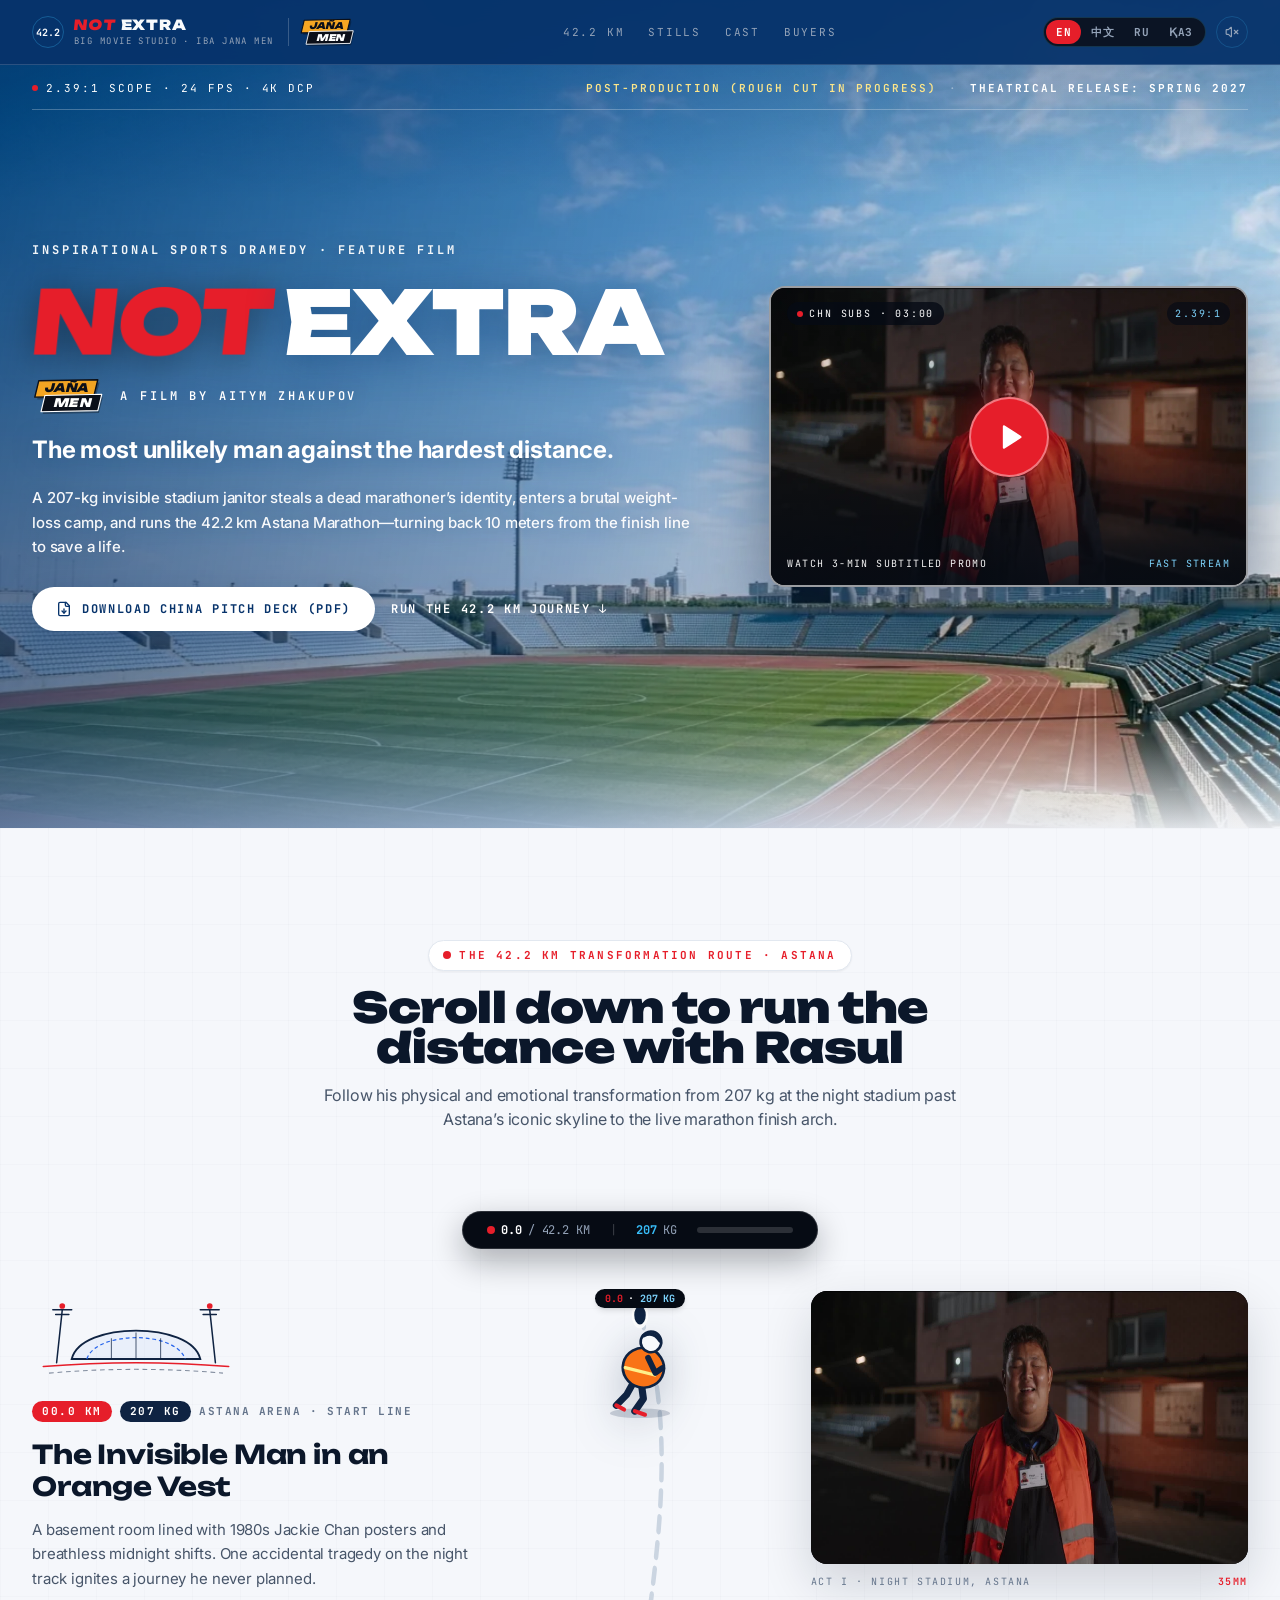
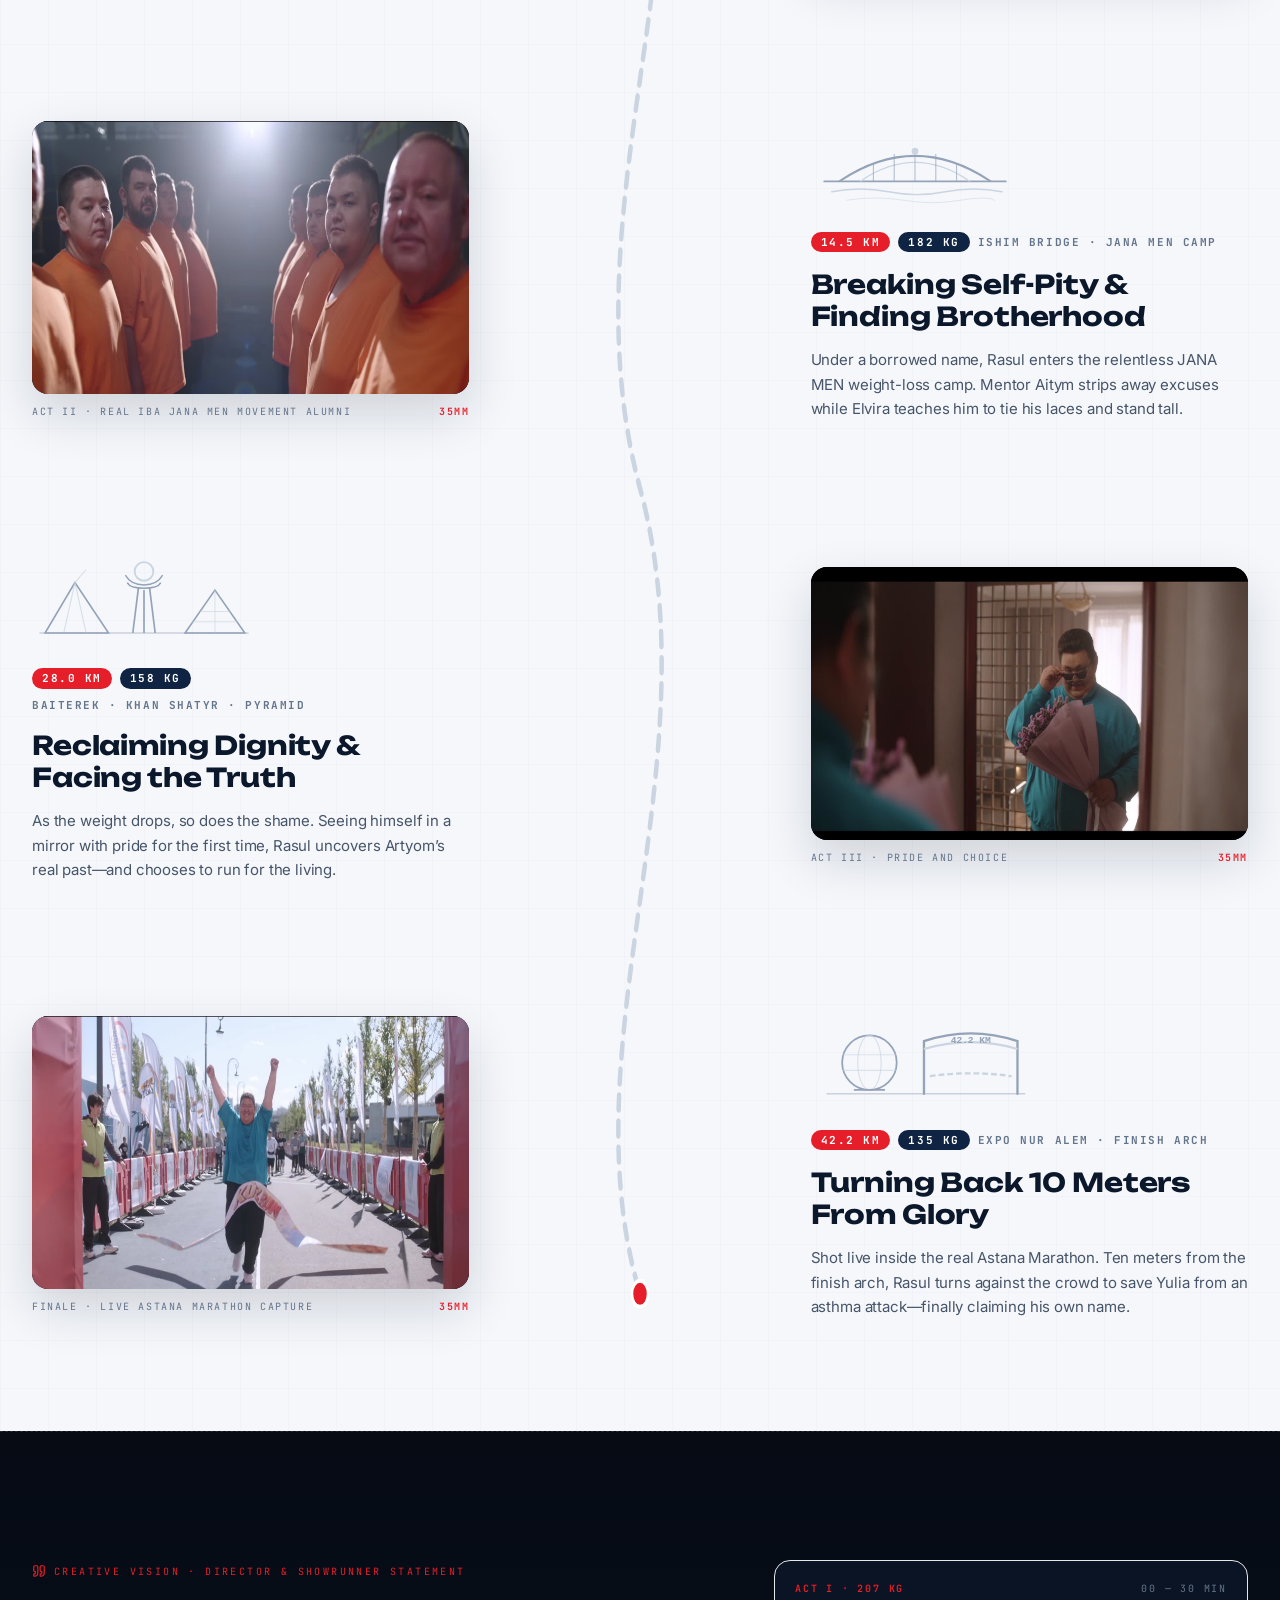
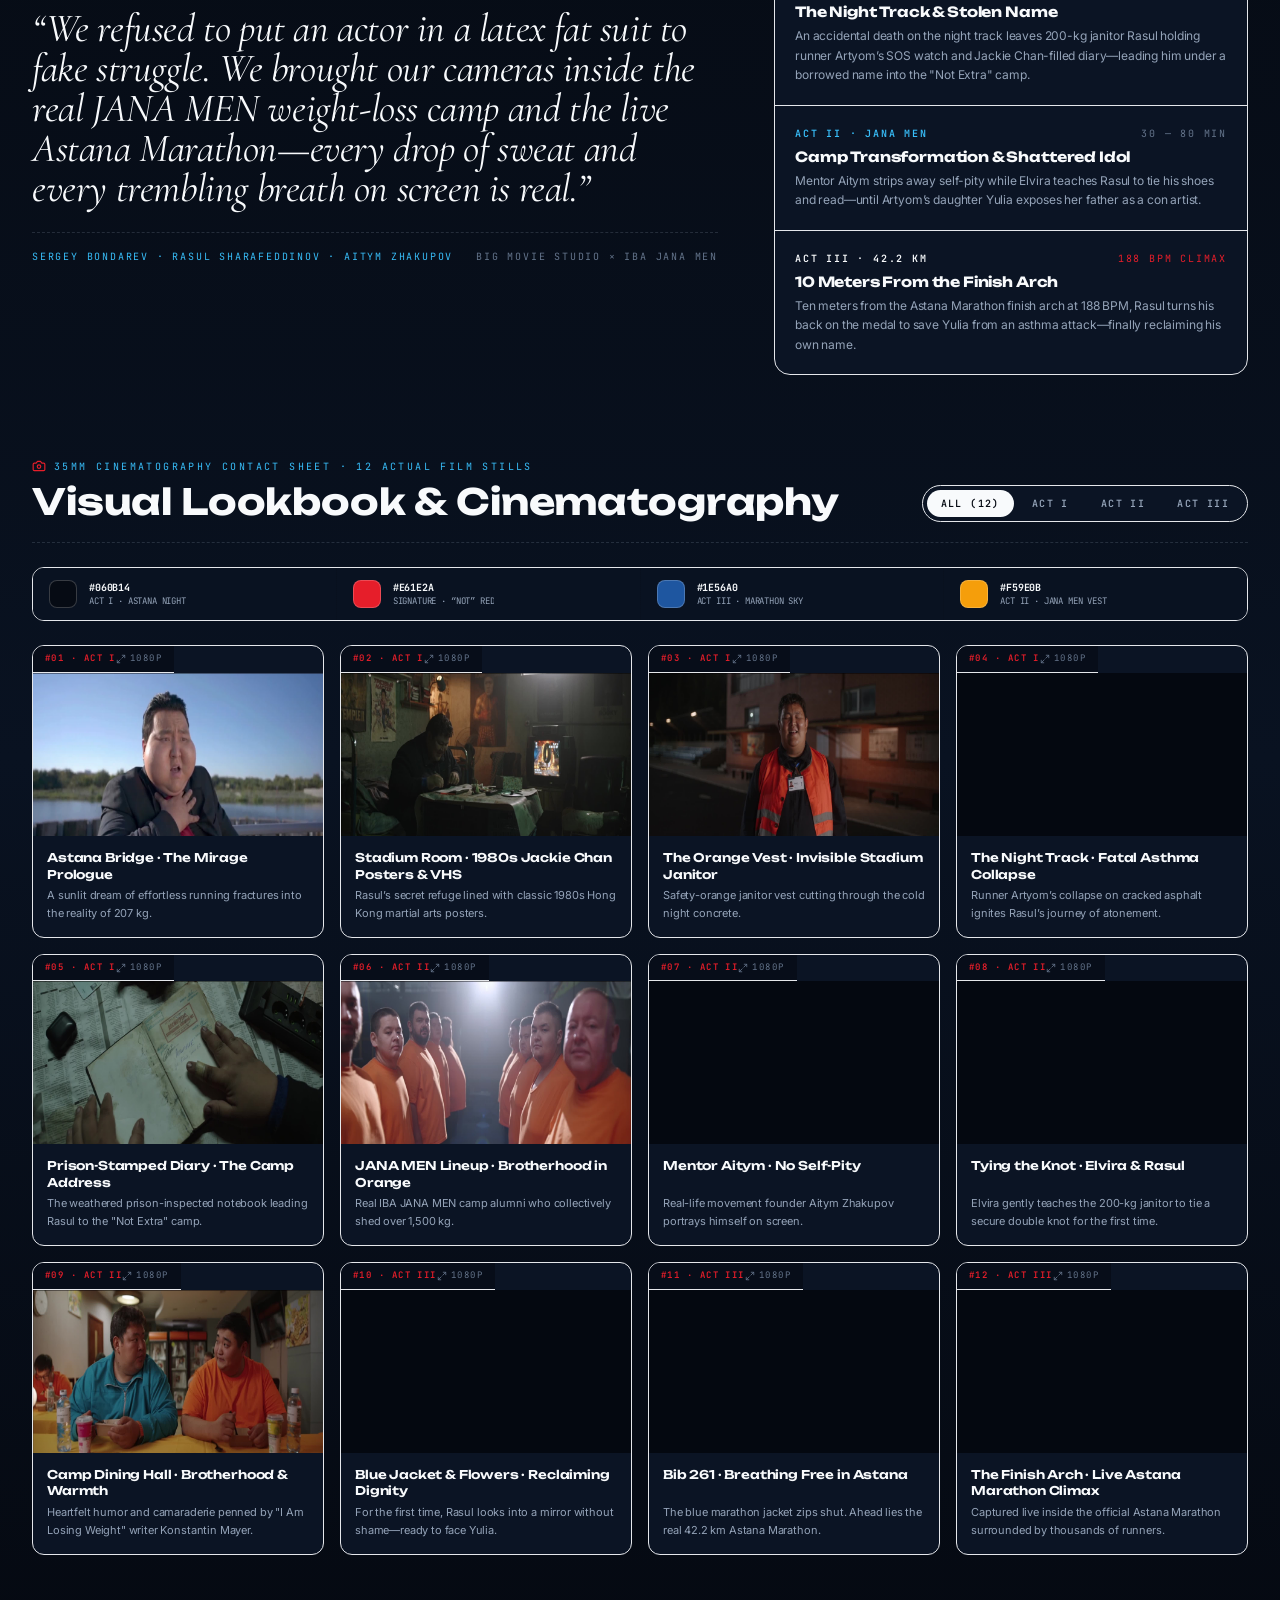
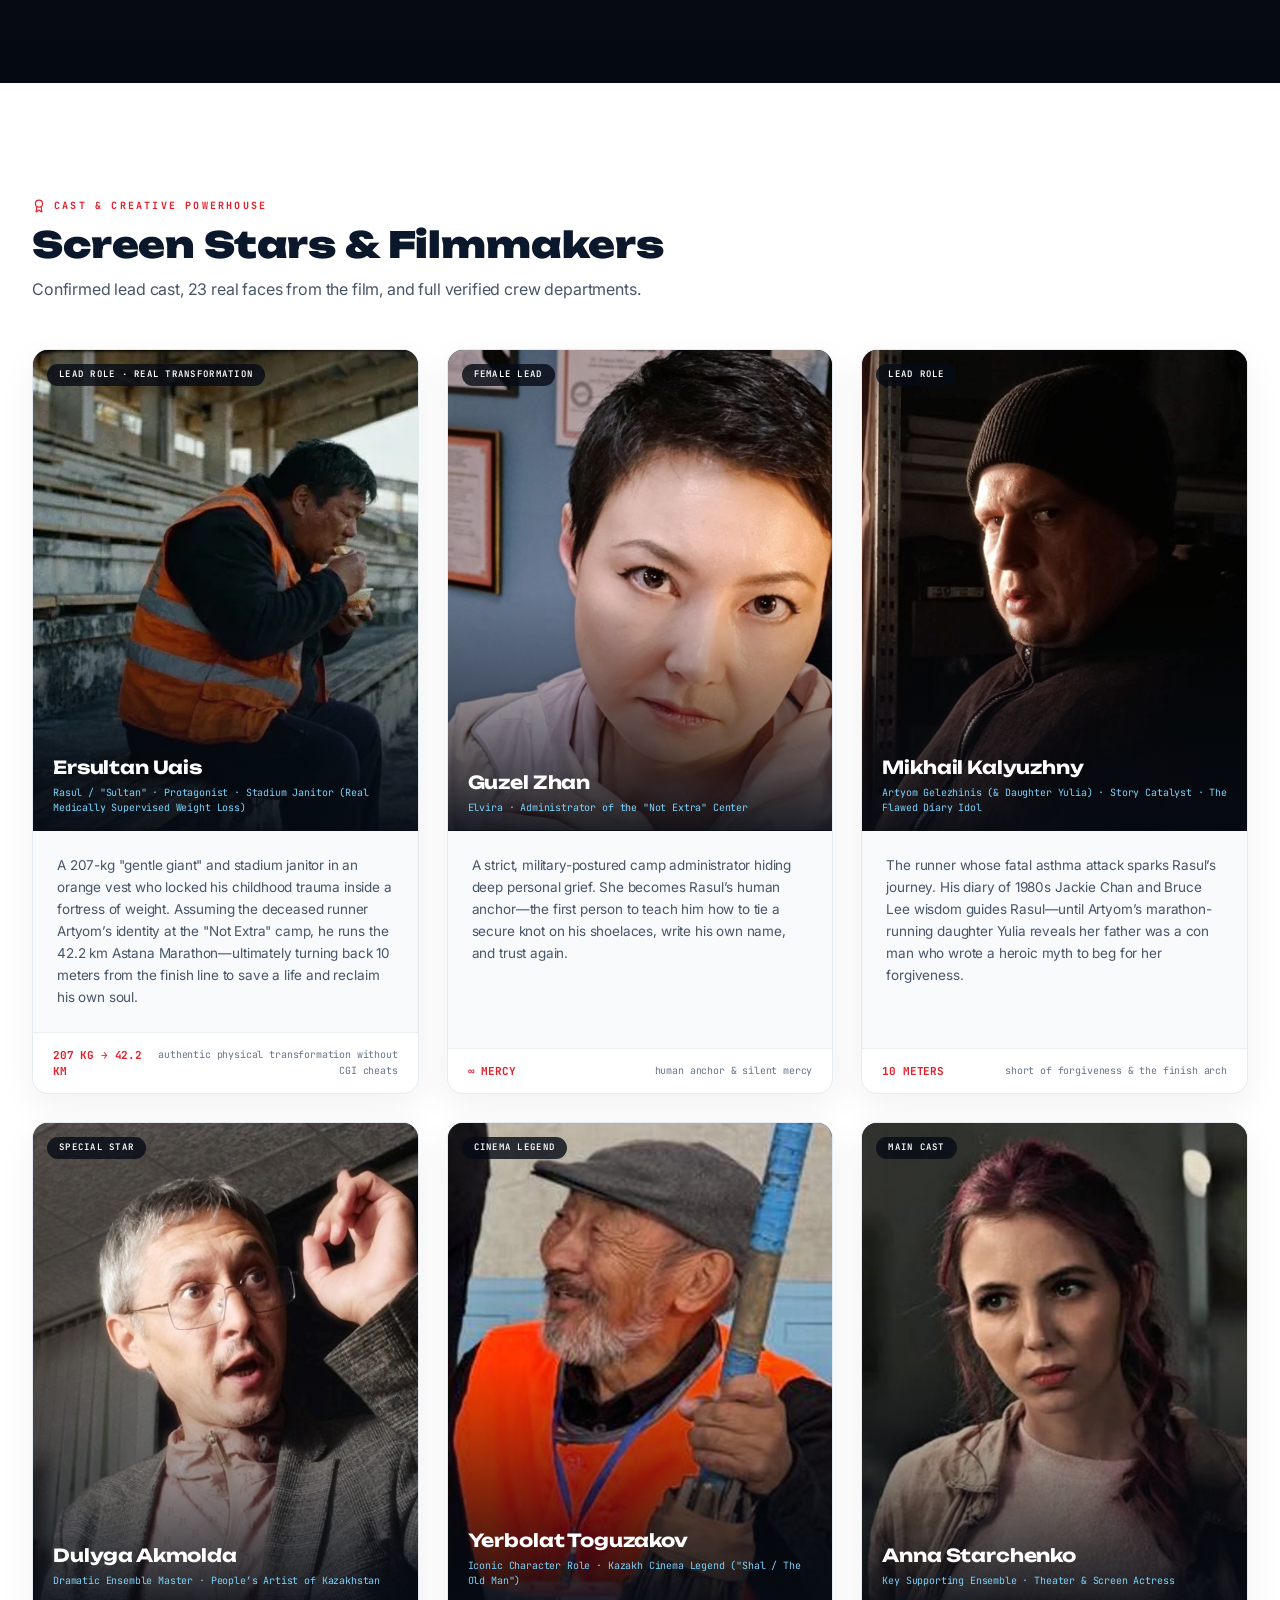
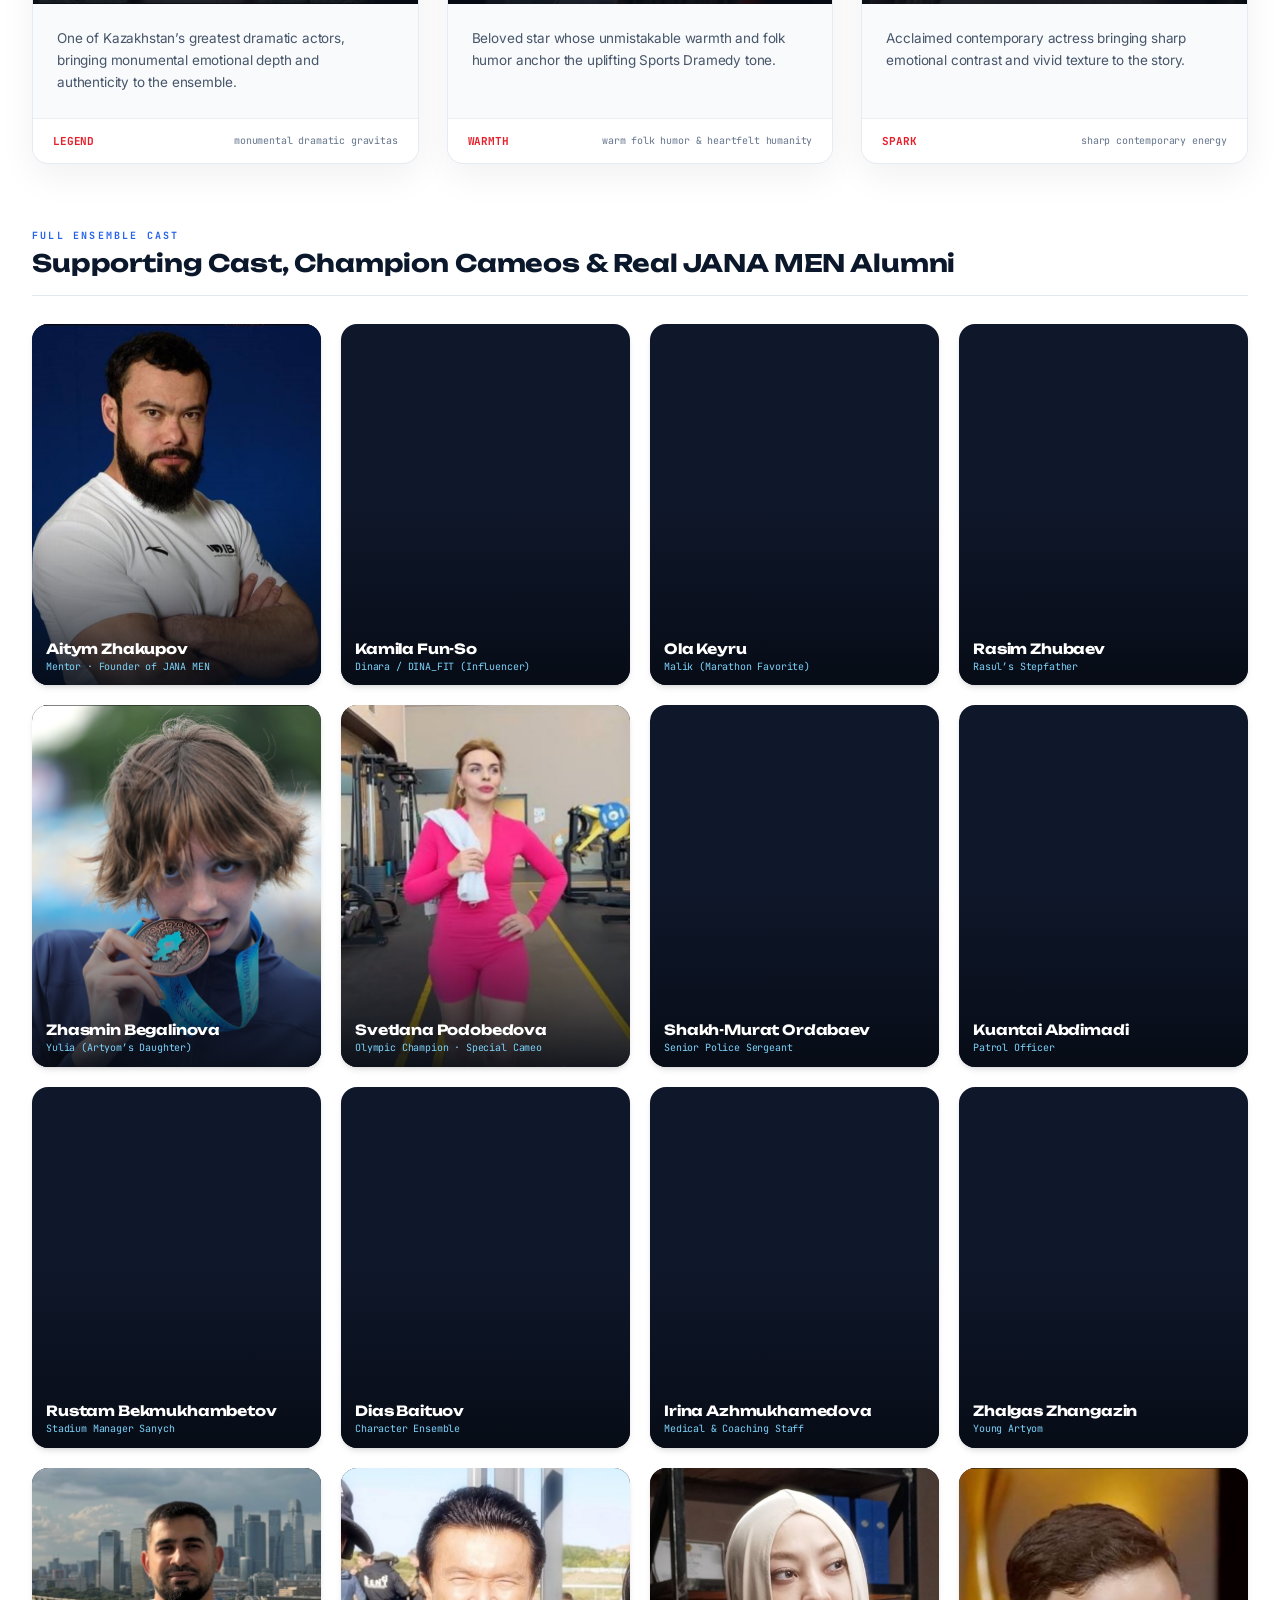
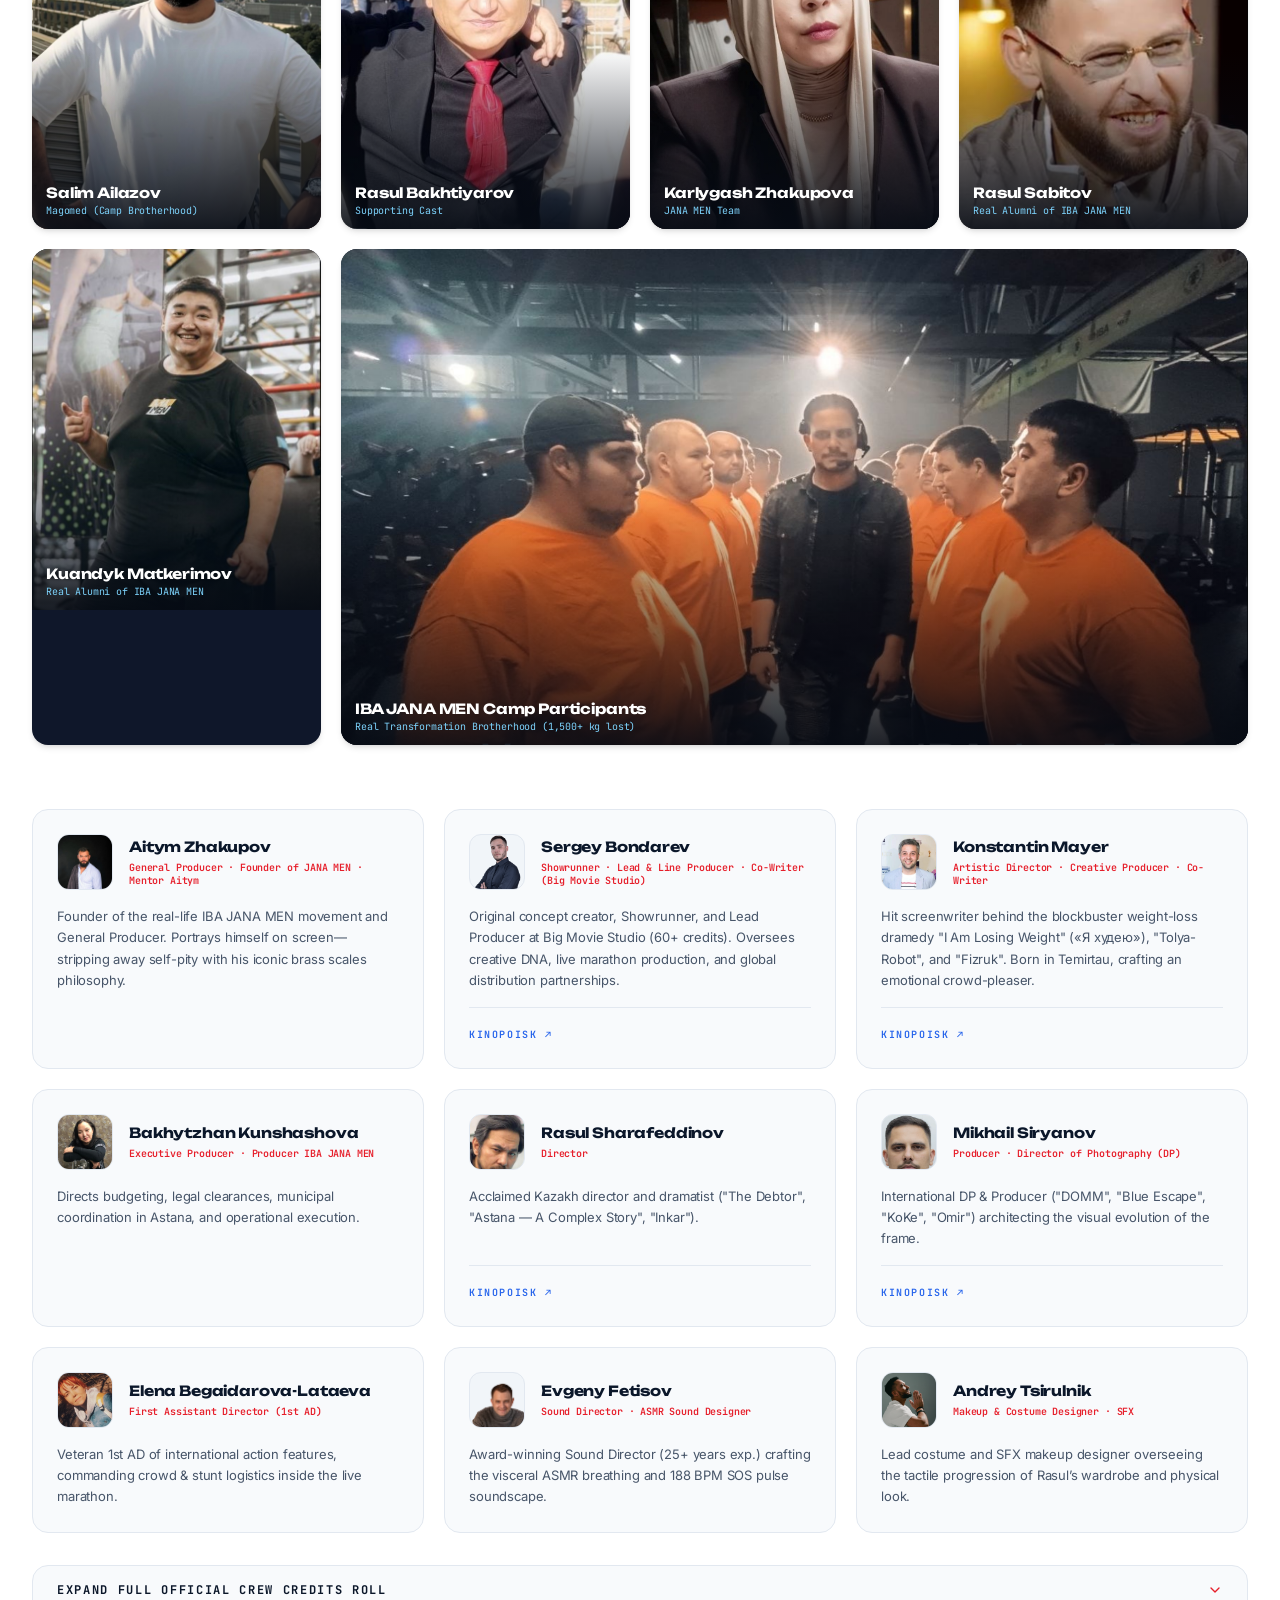
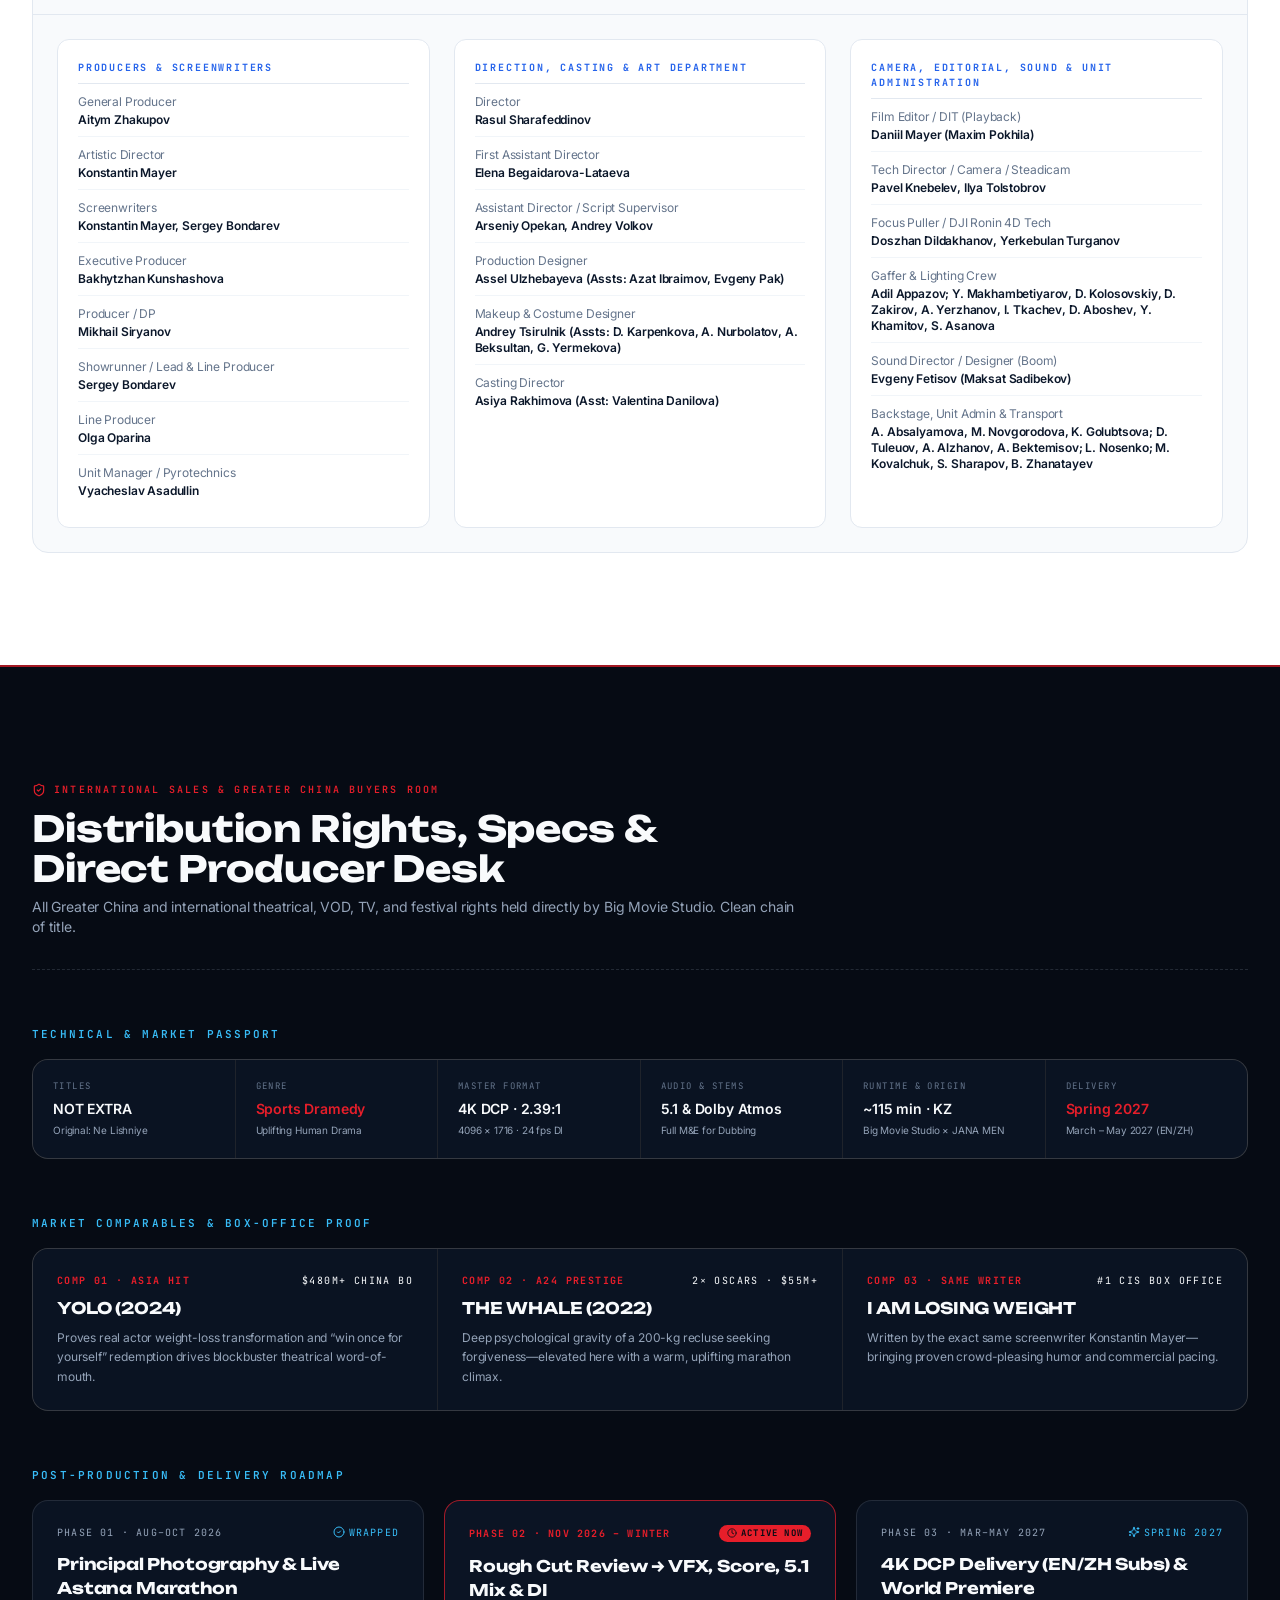
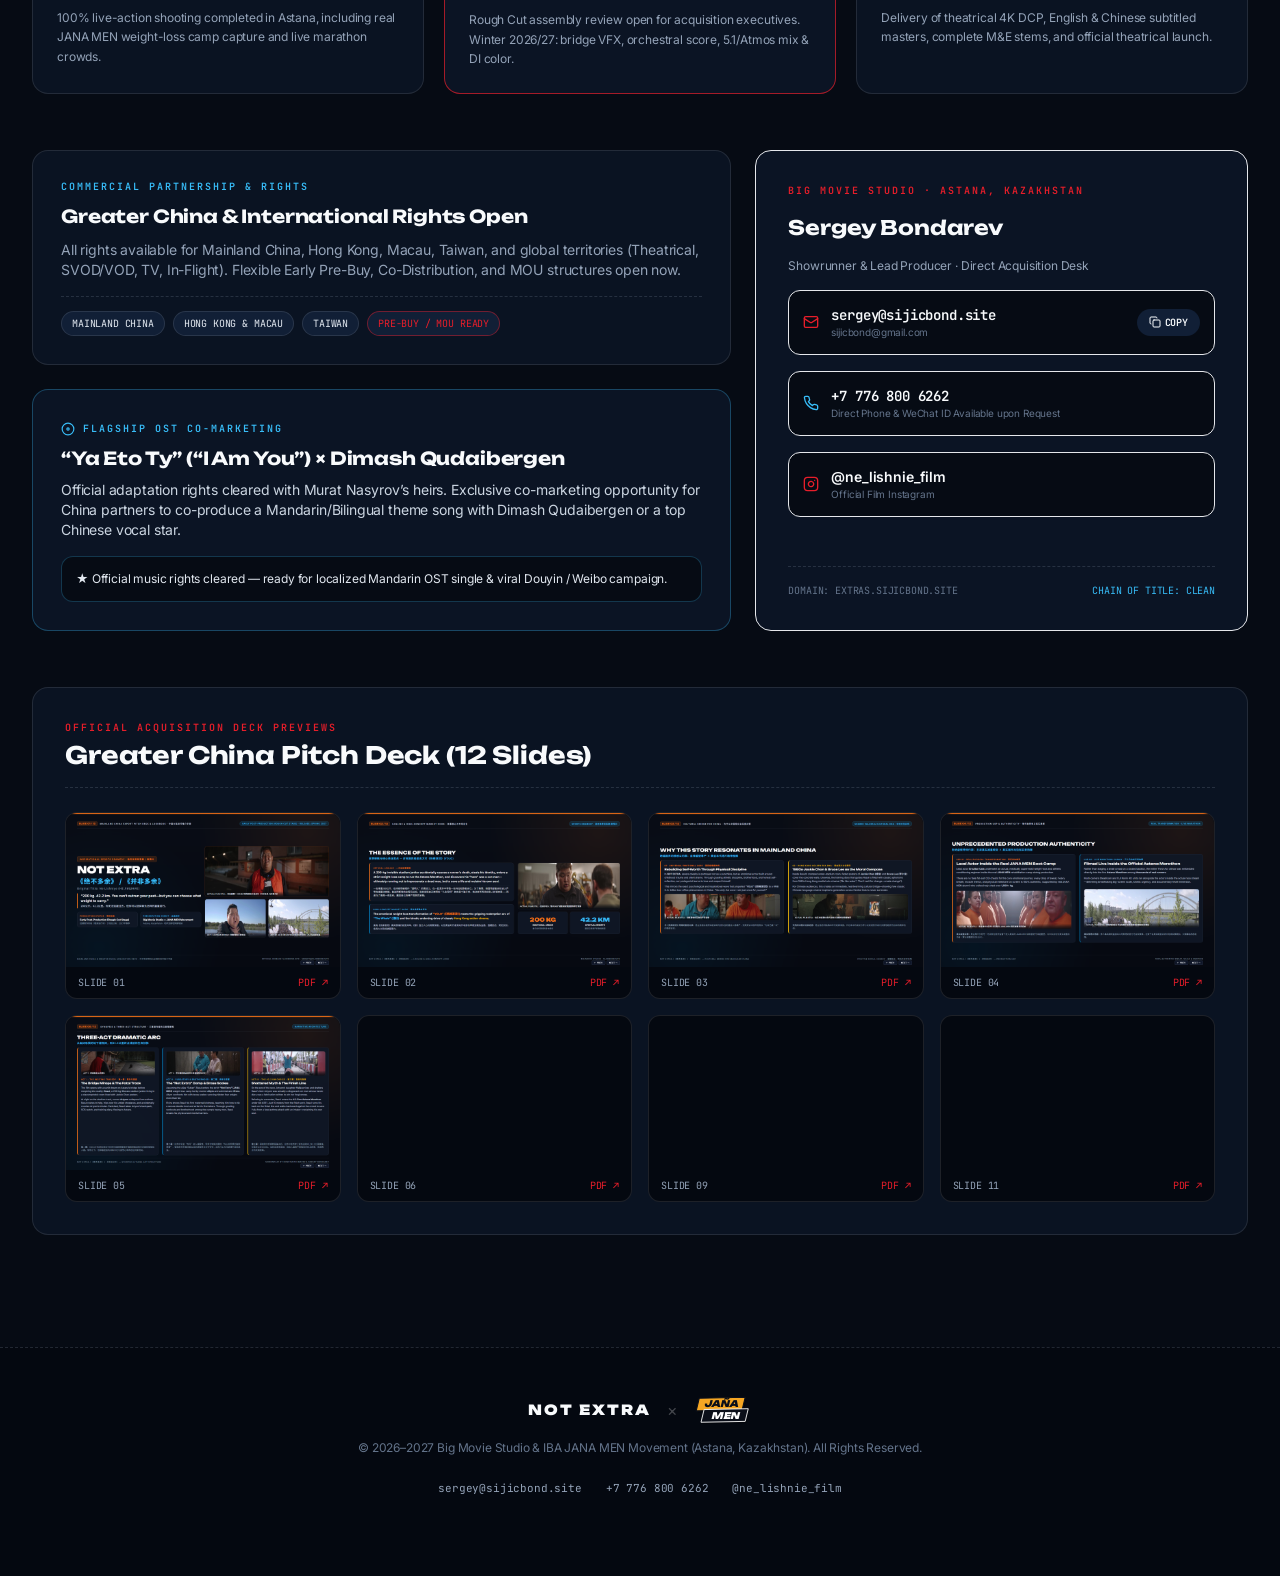
==== commit bbb2e859: "fix(video): zero-B-frame Constrained Baseline fastdecode MP4s + native GPU player (0 dropped frames)" ====
--- a/index.html
+++ b/index.html
@@ -20,8 +20,8 @@
     <link rel="preconnect" href="https://fonts.googleapis.com" />
     <link rel="preconnect" href="https://fonts.gstatic.com" crossorigin />
     <link href="https://fonts.googleapis.com/css2?family=Cormorant+Garamond:ital,wght@0,500;0,600;1,500;1,600;1,700&family=Inter:wght@300;400;500;600;700&family=JetBrains+Mono:wght@400;500;600;700&family=Noto+Sans+SC:wght@400;500;700;900&family=Unbounded:wght@500;600;700;800;900&display=swap" rel="stylesheet" />
-    <script type="module" crossorigin src="./assets/index-BTAbc30z.js"></script>
-    <link rel="stylesheet" crossorigin href="./assets/index-BrcG4rVo.css">
+    <script type="module" crossorigin src="./assets/index-BQkO4l8r.js"></script>
+    <link rel="stylesheet" crossorigin href="./assets/index-CqYB7wrM.css">
   </head>
   <body class="bg-[#060B14] text-[#F8FAFC] antialiased selection:bg-[#E61E2A] selection:text-white overflow-x-clip">
     <div id="root"></div>
--- a/assets/index-CqYB7wrM.css
+++ b/assets/index-CqYB7wrM.css
@@ -0,0 +1 @@
+*,:before,:after{--tw-border-spacing-x: 0;--tw-border-spacing-y: 0;--tw-translate-x: 0;--tw-translate-y: 0;--tw-rotate: 0;--tw-skew-x: 0;--tw-skew-y: 0;--tw-scale-x: 1;--tw-scale-y: 1;--tw-pan-x: ;--tw-pan-y: ;--tw-pinch-zoom: ;--tw-scroll-snap-strictness: proximity;--tw-gradient-from-position: ;--tw-gradient-via-position: ;--tw-gradient-to-position: ;--tw-ordinal: ;--tw-slashed-zero: ;--tw-numeric-figure: ;--tw-numeric-spacing: ;--tw-numeric-fraction: ;--tw-ring-inset: ;--tw-ring-offset-width: 0px;--tw-ring-offset-color: #fff;--tw-ring-color: rgb(59 130 246 / .5);--tw-ring-offset-shadow: 0 0 #0000;--tw-ring-shadow: 0 0 #0000;--tw-shadow: 0 0 #0000;--tw-shadow-colored: 0 0 #0000;--tw-blur: ;--tw-brightness: ;--tw-contrast: ;--tw-grayscale: ;--tw-hue-rotate: ;--tw-invert: ;--tw-saturate: ;--tw-sepia: ;--tw-drop-shadow: ;--tw-backdrop-blur: ;--tw-backdrop-brightness: ;--tw-backdrop-contrast: ;--tw-backdrop-grayscale: ;--tw-backdrop-hue-rotate: ;--tw-backdrop-invert: ;--tw-backdrop-opacity: ;--tw-backdrop-saturate: ;--tw-backdrop-sepia: ;--tw-contain-size: ;--tw-contain-layout: ;--tw-contain-paint: ;--tw-contain-style: }::backdrop{--tw-border-spacing-x: 0;--tw-border-spacing-y: 0;--tw-translate-x: 0;--tw-translate-y: 0;--tw-rotate: 0;--tw-skew-x: 0;--tw-skew-y: 0;--tw-scale-x: 1;--tw-scale-y: 1;--tw-pan-x: ;--tw-pan-y: ;--tw-pinch-zoom: ;--tw-scroll-snap-strictness: proximity;--tw-gradient-from-position: ;--tw-gradient-via-position: ;--tw-gradient-to-position: ;--tw-ordinal: ;--tw-slashed-zero: ;--tw-numeric-figure: ;--tw-numeric-spacing: ;--tw-numeric-fraction: ;--tw-ring-inset: ;--tw-ring-offset-width: 0px;--tw-ring-offset-color: #fff;--tw-ring-color: rgb(59 130 246 / .5);--tw-ring-offset-shadow: 0 0 #0000;--tw-ring-shadow: 0 0 #0000;--tw-shadow: 0 0 #0000;--tw-shadow-colored: 0 0 #0000;--tw-blur: ;--tw-brightness: ;--tw-contrast: ;--tw-grayscale: ;--tw-hue-rotate: ;--tw-invert: ;--tw-saturate: ;--tw-sepia: ;--tw-drop-shadow: ;--tw-backdrop-blur: ;--tw-backdrop-brightness: ;--tw-backdrop-contrast: ;--tw-backdrop-grayscale: ;--tw-backdrop-hue-rotate: ;--tw-backdrop-invert: ;--tw-backdrop-opacity: ;--tw-backdrop-saturate: ;--tw-backdrop-sepia: ;--tw-contain-size: ;--tw-contain-layout: ;--tw-contain-paint: ;--tw-contain-style: }*,:before,:after{box-sizing:border-box;border-width:0;border-style:solid;border-color:#e5e7eb}:before,:after{--tw-content: ""}html,:host{line-height:1.5;-webkit-text-size-adjust:100%;-moz-tab-size:4;-o-tab-size:4;tab-size:4;font-family:Inter,system-ui,sans-serif;font-feature-settings:normal;font-variation-settings:normal;-webkit-tap-highlight-color:transparent}body{margin:0;line-height:inherit}hr{height:0;color:inherit;border-top-width:1px}abbr:where([title]){-webkit-text-decoration:underline dotted;text-decoration:underline dotted}h1,h2,h3,h4,h5,h6{font-size:inherit;font-weight:inherit}a{color:inherit;text-decoration:inherit}b,strong{font-weight:bolder}code,kbd,samp,pre{font-family:ui-monospace,SFMono-Regular,Menlo,Monaco,Consolas,Liberation Mono,Courier New,monospace;font-feature-settings:normal;font-variation-settings:normal;font-size:1em}small{font-size:80%}sub,sup{font-size:75%;line-height:0;position:relative;vertical-align:baseline}sub{bottom:-.25em}sup{top:-.5em}table{text-indent:0;border-color:inherit;border-collapse:collapse}button,input,optgroup,select,textarea{font-family:inherit;font-feature-settings:inherit;font-variation-settings:inherit;font-size:100%;font-weight:inherit;line-height:inherit;letter-spacing:inherit;color:inherit;margin:0;padding:0}button,select{text-transform:none}button,input:where([type=button]),input:where([type=reset]),input:where([type=submit]){-webkit-appearance:button;background-color:transparent;background-image:none}:-moz-focusring{outline:auto}:-moz-ui-invalid{box-shadow:none}progress{vertical-align:baseline}::-webkit-inner-spin-button,::-webkit-outer-spin-button{height:auto}[type=search]{-webkit-appearance:textfield;outline-offset:-2px}::-webkit-search-decoration{-webkit-appearance:none}::-webkit-file-upload-button{-webkit-appearance:button;font:inherit}summary{display:list-item}blockquote,dl,dd,h1,h2,h3,h4,h5,h6,hr,figure,p,pre{margin:0}fieldset{margin:0;padding:0}legend{padding:0}ol,ul,menu{list-style:none;margin:0;padding:0}dialog{padding:0}textarea{resize:vertical}input::-moz-placeholder,textarea::-moz-placeholder{opacity:1;color:#9ca3af}input::placeholder,textarea::placeholder{opacity:1;color:#9ca3af}button,[role=button]{cursor:pointer}:disabled{cursor:default}img,svg,video,canvas,audio,iframe,embed,object{display:block;vertical-align:middle}img,video{max-width:100%;height:auto}[hidden]:where(:not([hidden=until-found])){display:none}body{background-color:var(--bg-void);color:var(--ink-white);font-family:Inter,Noto Sans SC,system-ui,-apple-system,sans-serif;letter-spacing:-.01em}.pointer-events-none{pointer-events:none}.invisible{visibility:hidden}.collapse{visibility:collapse}.fixed{position:fixed}.absolute{position:absolute}.relative{position:relative}.sticky{position:sticky}.inset-0{top:0;right:0;bottom:0;left:0}.bottom-0{bottom:0}.bottom-2{bottom:.5rem}.bottom-3{bottom:.75rem}.bottom-3\.5{bottom:.875rem}.bottom-4{bottom:1rem}.left-0{left:0}.left-1\/2{left:50%}.left-2{left:.5rem}.left-3{left:.75rem}.left-3\.5{left:.875rem}.left-4{left:1rem}.left-5{left:1.25rem}.left-6{left:1.5rem}.right-0{right:0}.right-3{right:.75rem}.right-3\.5{right:.875rem}.right-4{right:1rem}.right-5{right:1.25rem}.top-0{top:0}.top-1\/2{top:50%}.top-2{top:.5rem}.top-20{top:5rem}.top-3\.5{top:.875rem}.top-\[38vh\]{top:38vh}.top-\[42vh\]{top:42vh}.z-10{z-index:10}.z-20{z-index:20}.z-30{z-index:30}.z-50{z-index:50}.z-\[5\]{z-index:5}.col-span-2{grid-column:span 2 / span 2}.mx-auto{margin-left:auto;margin-right:auto}.my-auto{margin-top:auto;margin-bottom:auto}.-ml-3{margin-left:-.75rem}.mb-1{margin-bottom:.25rem}.mb-1\.5{margin-bottom:.375rem}.mb-10{margin-bottom:2.5rem}.mb-12{margin-bottom:3rem}.mb-14{margin-bottom:3.5rem}.mb-16{margin-bottom:4rem}.mb-2{margin-bottom:.5rem}.mb-2\.5{margin-bottom:.625rem}.mb-3{margin-bottom:.75rem}.mb-4{margin-bottom:1rem}.mb-5{margin-bottom:1.25rem}.mb-6{margin-bottom:1.5rem}.mb-7{margin-bottom:1.75rem}.mb-8{margin-bottom:2rem}.ml-1{margin-left:.25rem}.ml-3{margin-left:.75rem}.mr-1{margin-right:.25rem}.mr-2{margin-right:.5rem}.mr-3{margin-right:.75rem}.mt-0\.5{margin-top:.125rem}.mt-1{margin-top:.25rem}.mt-1\.5{margin-top:.375rem}.mt-2\.5{margin-top:.625rem}.mt-3{margin-top:.75rem}.mt-4{margin-top:1rem}.mt-6{margin-top:1.5rem}.line-clamp-2{overflow:hidden;display:-webkit-box;-webkit-box-orient:vertical;-webkit-line-clamp:2}.block{display:block}.inline-block{display:inline-block}.flex{display:flex}.inline-flex{display:inline-flex}.grid{display:grid}.hidden{display:none}.aspect-\[16\/10\]{aspect-ratio:16/10}.aspect-\[4\/5\]{aspect-ratio:4/5}.aspect-video{aspect-ratio:16 / 9}.h-1\.5{height:.375rem}.h-10{height:2.5rem}.h-12{height:3rem}.h-14{height:3.5rem}.h-16{height:4rem}.h-2{height:.5rem}.h-2\.5{height:.625rem}.h-24{height:6rem}.h-3{height:.75rem}.h-3\.5{height:.875rem}.h-4{height:1rem}.h-5{height:1.25rem}.h-6{height:1.5rem}.h-7{height:1.75rem}.h-8{height:2rem}.h-9{height:2.25rem}.h-auto{height:auto}.h-fit{height:-moz-fit-content;height:fit-content}.h-full{height:100%}.min-h-\[240px\]{min-height:240px}.min-h-\[290px\]{min-height:290px}.min-h-\[92vh\]{min-height:92vh}.min-h-screen{min-height:100vh}.w-0\.5{width:.125rem}.w-1{width:.25rem}.w-1\.5{width:.375rem}.w-10{width:2.5rem}.w-12{width:3rem}.w-14{width:3.5rem}.w-16{width:4rem}.w-2{width:.5rem}.w-2\.5{width:.625rem}.w-24{width:6rem}.w-3{width:.75rem}.w-3\.5{width:.875rem}.w-4{width:1rem}.w-40{width:10rem}.w-44{width:11rem}.w-48{width:12rem}.w-5{width:1.25rem}.w-6{width:1.5rem}.w-7{width:1.75rem}.w-8{width:2rem}.w-\[200px\]{width:200px}.w-auto{width:auto}.w-full{width:100%}.min-w-0{min-width:0px}.max-w-2xl{max-width:42rem}.max-w-3xl{max-width:48rem}.max-w-5xl{max-width:64rem}.max-w-\[1320px\]{max-width:1320px}.max-w-\[1340px\]{max-width:1340px}.max-w-\[1380px\]{max-width:1380px}.max-w-md{max-width:28rem}.flex-1{flex:1 1 0%}.flex-shrink-0{flex-shrink:0}.-translate-x-1\/2{--tw-translate-x: -50%;transform:translate(var(--tw-translate-x),var(--tw-translate-y)) rotate(var(--tw-rotate)) skew(var(--tw-skew-x)) skewY(var(--tw-skew-y)) scaleX(var(--tw-scale-x)) scaleY(var(--tw-scale-y))}.-translate-y-1\/2{--tw-translate-y: -50%;transform:translate(var(--tw-translate-x),var(--tw-translate-y)) rotate(var(--tw-rotate)) skew(var(--tw-skew-x)) skewY(var(--tw-skew-y)) scaleX(var(--tw-scale-x)) scaleY(var(--tw-scale-y))}.-skew-x-6{--tw-skew-x: -6deg;transform:translate(var(--tw-translate-x),var(--tw-translate-y)) rotate(var(--tw-rotate)) skew(var(--tw-skew-x)) skewY(var(--tw-skew-y)) scaleX(var(--tw-scale-x)) scaleY(var(--tw-scale-y))}.transform{transform:translate(var(--tw-translate-x),var(--tw-translate-y)) rotate(var(--tw-rotate)) skew(var(--tw-skew-x)) skewY(var(--tw-skew-y)) scaleX(var(--tw-scale-x)) scaleY(var(--tw-scale-y))}.cursor-crosshair{cursor:crosshair}.select-none{-webkit-user-select:none;-moz-user-select:none;user-select:none}.resize{resize:both}.grid-cols-1{grid-template-columns:repeat(1,minmax(0,1fr))}.grid-cols-2{grid-template-columns:repeat(2,minmax(0,1fr))}.flex-col{flex-direction:column}.flex-wrap{flex-wrap:wrap}.items-start{align-items:flex-start}.items-center{align-items:center}.items-stretch{align-items:stretch}.justify-center{justify-content:center}.justify-between{justify-content:space-between}.gap-1{gap:.25rem}.gap-1\.5{gap:.375rem}.gap-10{gap:2.5rem}.gap-2{gap:.5rem}.gap-2\.5{gap:.625rem}.gap-3{gap:.75rem}.gap-3\.5{gap:.875rem}.gap-4{gap:1rem}.gap-5{gap:1.25rem}.gap-6{gap:1.5rem}.gap-7{gap:1.75rem}.gap-8{gap:2rem}.gap-px{gap:1px}.gap-x-6{-moz-column-gap:1.5rem;column-gap:1.5rem}.gap-y-2{row-gap:.5rem}.space-y-14>:not([hidden])~:not([hidden]){--tw-space-y-reverse: 0;margin-top:calc(3.5rem * calc(1 - var(--tw-space-y-reverse)));margin-bottom:calc(3.5rem * var(--tw-space-y-reverse))}.space-y-16>:not([hidden])~:not([hidden]){--tw-space-y-reverse: 0;margin-top:calc(4rem * calc(1 - var(--tw-space-y-reverse)));margin-bottom:calc(4rem * var(--tw-space-y-reverse))}.space-y-2>:not([hidden])~:not([hidden]){--tw-space-y-reverse: 0;margin-top:calc(.5rem * calc(1 - var(--tw-space-y-reverse)));margin-bottom:calc(.5rem * var(--tw-space-y-reverse))}.space-y-2\.5>:not([hidden])~:not([hidden]){--tw-space-y-reverse: 0;margin-top:calc(.625rem * calc(1 - var(--tw-space-y-reverse)));margin-bottom:calc(.625rem * var(--tw-space-y-reverse))}.space-y-20>:not([hidden])~:not([hidden]){--tw-space-y-reverse: 0;margin-top:calc(5rem * calc(1 - var(--tw-space-y-reverse)));margin-bottom:calc(5rem * var(--tw-space-y-reverse))}.space-y-3>:not([hidden])~:not([hidden]){--tw-space-y-reverse: 0;margin-top:calc(.75rem * calc(1 - var(--tw-space-y-reverse)));margin-bottom:calc(.75rem * var(--tw-space-y-reverse))}.space-y-4>:not([hidden])~:not([hidden]){--tw-space-y-reverse: 0;margin-top:calc(1rem * calc(1 - var(--tw-space-y-reverse)));margin-bottom:calc(1rem * var(--tw-space-y-reverse))}.space-y-5>:not([hidden])~:not([hidden]){--tw-space-y-reverse: 0;margin-top:calc(1.25rem * calc(1 - var(--tw-space-y-reverse)));margin-bottom:calc(1.25rem * var(--tw-space-y-reverse))}.space-y-6>:not([hidden])~:not([hidden]){--tw-space-y-reverse: 0;margin-top:calc(1.5rem * calc(1 - var(--tw-space-y-reverse)));margin-bottom:calc(1.5rem * var(--tw-space-y-reverse))}.divide-y>:not([hidden])~:not([hidden]){--tw-divide-y-reverse: 0;border-top-width:calc(1px * calc(1 - var(--tw-divide-y-reverse)));border-bottom-width:calc(1px * var(--tw-divide-y-reverse))}.self-start{align-self:flex-start}.overflow-hidden{overflow:hidden}.overflow-visible{overflow:visible}.overflow-x-clip{overflow-x:clip}.scroll-smooth{scroll-behavior:smooth}.truncate{overflow:hidden;text-overflow:ellipsis;white-space:nowrap}.whitespace-nowrap{white-space:nowrap}.rounded{border-radius:.25rem}.rounded-2xl{border-radius:1rem}.rounded-full{border-radius:9999px}.rounded-lg{border-radius:.5rem}.rounded-xl{border-radius:.75rem}.border{border-width:1px}.border-2{border-width:2px}.border-b{border-bottom-width:1px}.border-l{border-left-width:1px}.border-t{border-top-width:1px}.border-t-2{border-top-width:2px}.border-\[\#07C160\]\/45{border-color:#07c16073}.border-\[\#38BDF8\]\/20{border-color:#38bdf833}.border-\[\#38BDF8\]\/25{border-color:#38bdf840}.border-\[\#38BDF8\]\/30{border-color:#38bdf84d}.border-\[\#E61E2A\]{--tw-border-opacity: 1;border-color:rgb(230 30 42 / var(--tw-border-opacity, 1))}.border-\[\#E61E2A\]\/45{border-color:#e61e2a73}.border-\[\#E61E2A\]\/70{border-color:#e61e2ab3}.border-\[\#E61E2A\]\/85{border-color:#e61e2ad9}.border-\[\#F8FAFC\]\/10{border-color:#f8fafc1a}.border-slate-100{--tw-border-opacity: 1;border-color:rgb(241 245 249 / var(--tw-border-opacity, 1))}.border-slate-200{--tw-border-opacity: 1;border-color:rgb(226 232 240 / var(--tw-border-opacity, 1))}.border-slate-200\/70{border-color:#e2e8f0b3}.border-slate-200\/80{border-color:#e2e8f0cc}.border-white\/10{border-color:#ffffff1a}.border-white\/15{border-color:#ffffff26}.border-white\/20{border-color:#fff3}.border-white\/25{border-color:#ffffff40}.border-white\/40{border-color:#fff6}.border-white\/45{border-color:#ffffff73}.border-white\/60{border-color:#fff9}.bg-\[\#03060C\]\/95{background-color:#03060cf2}.bg-\[\#040810\]{--tw-bg-opacity: 1;background-color:rgb(4 8 16 / var(--tw-bg-opacity, 1))}.bg-\[\#060B14\]{--tw-bg-opacity: 1;background-color:rgb(6 11 20 / var(--tw-bg-opacity, 1))}.bg-\[\#060B14\]\/70{background-color:#060b14b3}.bg-\[\#060B14\]\/80{background-color:#060b14cc}.bg-\[\#060B14\]\/85{background-color:#060b14d9}.bg-\[\#070D19\]{--tw-bg-opacity: 1;background-color:rgb(7 13 25 / var(--tw-bg-opacity, 1))}.bg-\[\#070E1B\]{--tw-bg-opacity: 1;background-color:rgb(7 14 27 / var(--tw-bg-opacity, 1))}.bg-\[\#071F14\]{--tw-bg-opacity: 1;background-color:rgb(7 31 20 / var(--tw-bg-opacity, 1))}.bg-\[\#07336B\]\/75{background-color:#07336bbf}.bg-\[\#07336B\]\/95{background-color:#07336bf2}.bg-\[\#07C160\]{--tw-bg-opacity: 1;background-color:rgb(7 193 96 / var(--tw-bg-opacity, 1))}.bg-\[\#091221\]{--tw-bg-opacity: 1;background-color:rgb(9 18 33 / var(--tw-bg-opacity, 1))}.bg-\[\#0A1322\]{--tw-bg-opacity: 1;background-color:rgb(10 19 34 / var(--tw-bg-opacity, 1))}.bg-\[\#0B1424\]{--tw-bg-opacity: 1;background-color:rgb(11 20 36 / var(--tw-bg-opacity, 1))}.bg-\[\#0E7AE0\]{--tw-bg-opacity: 1;background-color:rgb(14 122 224 / var(--tw-bg-opacity, 1))}.bg-\[\#0F2342\]{--tw-bg-opacity: 1;background-color:rgb(15 35 66 / var(--tw-bg-opacity, 1))}.bg-\[\#111F36\]{--tw-bg-opacity: 1;background-color:rgb(17 31 54 / var(--tw-bg-opacity, 1))}.bg-\[\#1D080D\]{--tw-bg-opacity: 1;background-color:rgb(29 8 13 / var(--tw-bg-opacity, 1))}.bg-\[\#E61E2A\]{--tw-bg-opacity: 1;background-color:rgb(230 30 42 / var(--tw-bg-opacity, 1))}.bg-\[\#E61E2A\]\/15{background-color:#e61e2a26}.bg-\[\#F5F7FB\]{--tw-bg-opacity: 1;background-color:rgb(245 247 251 / var(--tw-bg-opacity, 1))}.bg-\[\#F8FAFC\]{--tw-bg-opacity: 1;background-color:rgb(248 250 252 / var(--tw-bg-opacity, 1))}.bg-\[\#F8FAFC\]\/10{background-color:#f8fafc1a}.bg-black{--tw-bg-opacity: 1;background-color:rgb(0 0 0 / var(--tw-bg-opacity, 1))}.bg-black\/95{background-color:#000000f2}.bg-slate-100{--tw-bg-opacity: 1;background-color:rgb(241 245 249 / var(--tw-bg-opacity, 1))}.bg-slate-300{--tw-bg-opacity: 1;background-color:rgb(203 213 225 / var(--tw-bg-opacity, 1))}.bg-slate-900{--tw-bg-opacity: 1;background-color:rgb(15 23 42 / var(--tw-bg-opacity, 1))}.bg-transparent{background-color:transparent}.bg-white{--tw-bg-opacity: 1;background-color:rgb(255 255 255 / var(--tw-bg-opacity, 1))}.bg-white\/10{background-color:#ffffff1a}.bg-white\/15{background-color:#ffffff26}.bg-white\/5{background-color:#ffffff0d}.bg-gradient-to-b{background-image:linear-gradient(to bottom,var(--tw-gradient-stops))}.bg-gradient-to-t{background-image:linear-gradient(to top,var(--tw-gradient-stops))}.from-\[\#060B14\]{--tw-gradient-from: #060B14 var(--tw-gradient-from-position);--tw-gradient-to: rgb(6 11 20 / 0) var(--tw-gradient-to-position);--tw-gradient-stops: var(--tw-gradient-from), var(--tw-gradient-to)}.from-\[\#060B14\]\/85{--tw-gradient-from: rgb(6 11 20 / .85) var(--tw-gradient-from-position);--tw-gradient-to: rgb(6 11 20 / 0) var(--tw-gradient-to-position);--tw-gradient-stops: var(--tw-gradient-from), var(--tw-gradient-to)}.from-\[\#060B14\]\/90{--tw-gradient-from: rgb(6 11 20 / .9) var(--tw-gradient-from-position);--tw-gradient-to: rgb(6 11 20 / 0) var(--tw-gradient-to-position);--tw-gradient-stops: var(--tw-gradient-from), var(--tw-gradient-to)}.via-\[\#091221\]{--tw-gradient-to: rgb(9 18 33 / 0) var(--tw-gradient-to-position);--tw-gradient-stops: var(--tw-gradient-from), #091221 var(--tw-gradient-via-position), var(--tw-gradient-to)}.via-transparent{--tw-gradient-to: rgb(0 0 0 / 0) var(--tw-gradient-to-position);--tw-gradient-stops: var(--tw-gradient-from), transparent var(--tw-gradient-via-position), var(--tw-gradient-to)}.to-\[\#050911\]{--tw-gradient-to: #050911 var(--tw-gradient-to-position)}.to-\[\#060B14\]\/25{--tw-gradient-to: rgb(6 11 20 / .25) var(--tw-gradient-to-position)}.to-transparent{--tw-gradient-to: transparent var(--tw-gradient-to-position)}.fill-current{fill:currentColor}.object-contain{-o-object-fit:contain;object-fit:contain}.object-cover{-o-object-fit:cover;object-fit:cover}.object-bottom{-o-object-position:bottom;object-position:bottom}.object-center{-o-object-position:center;object-position:center}.object-top{-o-object-position:top;object-position:top}.p-0\.5{padding:.125rem}.p-1{padding:.25rem}.p-1\.5{padding:.375rem}.p-2{padding:.5rem}.p-3{padding:.75rem}.p-3\.5{padding:.875rem}.p-4{padding:1rem}.p-5{padding:1.25rem}.p-6{padding:1.5rem}.p-8{padding:2rem}.px-1{padding-left:.25rem;padding-right:.25rem}.px-1\.5{padding-left:.375rem;padding-right:.375rem}.px-2{padding-left:.5rem;padding-right:.5rem}.px-2\.5{padding-left:.625rem;padding-right:.625rem}.px-3{padding-left:.75rem;padding-right:.75rem}.px-3\.5{padding-left:.875rem;padding-right:.875rem}.px-4{padding-left:1rem;padding-right:1rem}.px-5{padding-left:1.25rem;padding-right:1.25rem}.px-6{padding-left:1.5rem;padding-right:1.5rem}.py-0\.5{padding-top:.125rem;padding-bottom:.125rem}.py-1{padding-top:.25rem;padding-bottom:.25rem}.py-1\.5{padding-top:.375rem;padding-bottom:.375rem}.py-2{padding-top:.5rem;padding-bottom:.5rem}.py-2\.5{padding-top:.625rem;padding-bottom:.625rem}.py-20{padding-top:5rem;padding-bottom:5rem}.py-24{padding-top:6rem;padding-bottom:6rem}.py-3{padding-top:.75rem;padding-bottom:.75rem}.py-3\.5{padding-top:.875rem;padding-bottom:.875rem}.py-4{padding-top:1rem;padding-bottom:1rem}.pb-16{padding-bottom:4rem}.pb-2{padding-bottom:.5rem}.pb-20{padding-bottom:5rem}.pb-3{padding-bottom:.75rem}.pb-4{padding-bottom:1rem}.pb-5{padding-bottom:1.25rem}.pb-8{padding-bottom:2rem}.pl-14{padding-left:3.5rem}.pl-2\.5{padding-left:.625rem}.pt-12{padding-top:3rem}.pt-2{padding-top:.5rem}.pt-20{padding-top:5rem}.pt-3{padding-top:.75rem}.pt-3\.5{padding-top:.875rem}.pt-4{padding-top:1rem}.text-left{text-align:left}.text-center{text-align:center}.text-right{text-align:right}.font-mono{font-family:ui-monospace,SFMono-Regular,Menlo,Monaco,Consolas,Liberation Mono,Courier New,monospace}.text-2xl{font-size:1.5rem;line-height:2rem}.text-4xl{font-size:2.25rem;line-height:2.5rem}.text-\[10px\]{font-size:10px}.text-\[11px\]{font-size:11px}.text-\[9px\]{font-size:9px}.text-base{font-size:1rem;line-height:1.5rem}.text-lg{font-size:1.125rem;line-height:1.75rem}.text-sm{font-size:.875rem;line-height:1.25rem}.text-xl{font-size:1.25rem;line-height:1.75rem}.text-xs{font-size:.75rem;line-height:1rem}.font-black{font-weight:900}.font-bold{font-weight:700}.font-medium{font-weight:500}.font-semibold{font-weight:600}.uppercase{text-transform:uppercase}.italic{font-style:italic}.tabular-nums{--tw-numeric-spacing: tabular-nums;font-variant-numeric:var(--tw-ordinal) var(--tw-slashed-zero) var(--tw-numeric-figure) var(--tw-numeric-spacing) var(--tw-numeric-fraction)}.leading-\[0\.96\]{line-height:.96}.leading-\[1\.12\]{line-height:1.12}.leading-\[1\.22\]{line-height:1.22}.leading-relaxed{line-height:1.625}.leading-snug{line-height:1.375}.leading-tight{line-height:1.25}.tracking-\[-0\.01em\]{letter-spacing:-.01em}.tracking-\[-0\.025em\]{letter-spacing:-.025em}.tracking-\[-0\.02em\]{letter-spacing:-.02em}.tracking-\[0\.06em\]{letter-spacing:.06em}.tracking-\[0\.12em\]{letter-spacing:.12em}.tracking-\[0\.14em\]{letter-spacing:.14em}.tracking-\[0\.16em\]{letter-spacing:.16em}.tracking-\[0\.18em\]{letter-spacing:.18em}.tracking-\[0\.22em\]{letter-spacing:.22em}.tracking-\[0\.24em\]{letter-spacing:.24em}.tracking-\[0\.2em\]{letter-spacing:.2em}.tracking-\[0\.4em\]{letter-spacing:.4em}.tracking-wider{letter-spacing:.05em}.text-\[\#060B14\]{--tw-text-opacity: 1;color:rgb(6 11 20 / var(--tw-text-opacity, 1))}.text-\[\#07336B\]{--tw-text-opacity: 1;color:rgb(7 51 107 / var(--tw-text-opacity, 1))}.text-\[\#07C160\]{--tw-text-opacity: 1;color:rgb(7 193 96 / var(--tw-text-opacity, 1))}.text-\[\#0B172A\]{--tw-text-opacity: 1;color:rgb(11 23 42 / var(--tw-text-opacity, 1))}.text-\[\#2563EB\]{--tw-text-opacity: 1;color:rgb(37 99 235 / var(--tw-text-opacity, 1))}.text-\[\#38BDF8\]{--tw-text-opacity: 1;color:rgb(56 189 248 / var(--tw-text-opacity, 1))}.text-\[\#64748B\]{--tw-text-opacity: 1;color:rgb(100 116 139 / var(--tw-text-opacity, 1))}.text-\[\#86EFAC\]{--tw-text-opacity: 1;color:rgb(134 239 172 / var(--tw-text-opacity, 1))}.text-\[\#94A3B8\]{--tw-text-opacity: 1;color:rgb(148 163 184 / var(--tw-text-opacity, 1))}.text-\[\#CBD5E1\]{--tw-text-opacity: 1;color:rgb(203 213 225 / var(--tw-text-opacity, 1))}.text-\[\#E2E8F0\]{--tw-text-opacity: 1;color:rgb(226 232 240 / var(--tw-text-opacity, 1))}.text-\[\#E61E2A\]{--tw-text-opacity: 1;color:rgb(230 30 42 / var(--tw-text-opacity, 1))}.text-\[\#F8FAFC\]{--tw-text-opacity: 1;color:rgb(248 250 252 / var(--tw-text-opacity, 1))}.text-amber-200{--tw-text-opacity: 1;color:rgb(253 230 138 / var(--tw-text-opacity, 1))}.text-sky-300{--tw-text-opacity: 1;color:rgb(125 211 252 / var(--tw-text-opacity, 1))}.text-sky-400{--tw-text-opacity: 1;color:rgb(56 189 248 / var(--tw-text-opacity, 1))}.text-slate-300{--tw-text-opacity: 1;color:rgb(203 213 225 / var(--tw-text-opacity, 1))}.text-slate-400{--tw-text-opacity: 1;color:rgb(148 163 184 / var(--tw-text-opacity, 1))}.text-slate-500{--tw-text-opacity: 1;color:rgb(100 116 139 / var(--tw-text-opacity, 1))}.text-slate-600{--tw-text-opacity: 1;color:rgb(71 85 105 / var(--tw-text-opacity, 1))}.text-white{--tw-text-opacity: 1;color:rgb(255 255 255 / var(--tw-text-opacity, 1))}.text-white\/20{color:#fff3}.text-white\/25{color:#ffffff40}.text-white\/40{color:#fff6}.text-white\/95{color:#fffffff2}.antialiased{-webkit-font-smoothing:antialiased;-moz-osx-font-smoothing:grayscale}.opacity-\[0\.42\]{opacity:.42}.shadow{--tw-shadow: 0 1px 3px 0 rgb(0 0 0 / .1), 0 1px 2px -1px rgb(0 0 0 / .1);--tw-shadow-colored: 0 1px 3px 0 var(--tw-shadow-color), 0 1px 2px -1px var(--tw-shadow-color);box-shadow:var(--tw-ring-offset-shadow, 0 0 #0000),var(--tw-ring-shadow, 0 0 #0000),var(--tw-shadow)}.shadow-2xl{--tw-shadow: 0 25px 50px -12px rgb(0 0 0 / .25);--tw-shadow-colored: 0 25px 50px -12px var(--tw-shadow-color);box-shadow:var(--tw-ring-offset-shadow, 0 0 #0000),var(--tw-ring-shadow, 0 0 #0000),var(--tw-shadow)}.shadow-\[0_0_40px_rgba\(230\,30\,42\,0\.55\)\]{--tw-shadow: 0 0 40px rgba(230,30,42,.55);--tw-shadow-colored: 0 0 40px var(--tw-shadow-color);box-shadow:var(--tw-ring-offset-shadow, 0 0 #0000),var(--tw-ring-shadow, 0 0 #0000),var(--tw-shadow)}.shadow-\[0_12px_28px_rgba\(7\,51\,107\,0\.28\)\]{--tw-shadow: 0 12px 28px rgba(7,51,107,.28);--tw-shadow-colored: 0 12px 28px var(--tw-shadow-color);box-shadow:var(--tw-ring-offset-shadow, 0 0 #0000),var(--tw-ring-shadow, 0 0 #0000),var(--tw-shadow)}.shadow-\[0_12px_32px_rgba\(6\,11\,20\,0\.32\)\]{--tw-shadow: 0 12px 32px rgba(6,11,20,.32);--tw-shadow-colored: 0 12px 32px var(--tw-shadow-color);box-shadow:var(--tw-ring-offset-shadow, 0 0 #0000),var(--tw-ring-shadow, 0 0 #0000),var(--tw-shadow)}.shadow-\[0_12px_36px_rgba\(11\,23\,42\,0\.06\)\]{--tw-shadow: 0 12px 36px rgba(11,23,42,.06);--tw-shadow-colored: 0 12px 36px var(--tw-shadow-color);box-shadow:var(--tw-ring-offset-shadow, 0 0 #0000),var(--tw-ring-shadow, 0 0 #0000),var(--tw-shadow)}.shadow-\[0_20px_50px_rgba\(11\,23\,42\,0\.16\)\]{--tw-shadow: 0 20px 50px rgba(11,23,42,.16);--tw-shadow-colored: 0 20px 50px var(--tw-shadow-color);box-shadow:var(--tw-ring-offset-shadow, 0 0 #0000),var(--tw-ring-shadow, 0 0 #0000),var(--tw-shadow)}.shadow-\[0_28px_70px_rgba\(4\,24\,58\,0\.48\)\]{--tw-shadow: 0 28px 70px rgba(4,24,58,.48);--tw-shadow-colored: 0 28px 70px var(--tw-shadow-color);box-shadow:var(--tw-ring-offset-shadow, 0 0 #0000),var(--tw-ring-shadow, 0 0 #0000),var(--tw-shadow)}.shadow-lg{--tw-shadow: 0 10px 15px -3px rgb(0 0 0 / .1), 0 4px 6px -4px rgb(0 0 0 / .1);--tw-shadow-colored: 0 10px 15px -3px var(--tw-shadow-color), 0 4px 6px -4px var(--tw-shadow-color);box-shadow:var(--tw-ring-offset-shadow, 0 0 #0000),var(--tw-ring-shadow, 0 0 #0000),var(--tw-shadow)}.shadow-md{--tw-shadow: 0 4px 6px -1px rgb(0 0 0 / .1), 0 2px 4px -2px rgb(0 0 0 / .1);--tw-shadow-colored: 0 4px 6px -1px var(--tw-shadow-color), 0 2px 4px -2px var(--tw-shadow-color);box-shadow:var(--tw-ring-offset-shadow, 0 0 #0000),var(--tw-ring-shadow, 0 0 #0000),var(--tw-shadow)}.shadow-sm{--tw-shadow: 0 1px 2px 0 rgb(0 0 0 / .05);--tw-shadow-colored: 0 1px 2px 0 var(--tw-shadow-color);box-shadow:var(--tw-ring-offset-shadow, 0 0 #0000),var(--tw-ring-shadow, 0 0 #0000),var(--tw-shadow)}.drop-shadow-\[0_10px_22px_rgba\(15\,35\,66\,0\.28\)\]{--tw-drop-shadow: drop-shadow(0 10px 22px rgba(15,35,66,.28));filter:var(--tw-blur) var(--tw-brightness) var(--tw-contrast) var(--tw-grayscale) var(--tw-hue-rotate) var(--tw-invert) var(--tw-saturate) var(--tw-sepia) var(--tw-drop-shadow)}.drop-shadow-\[0_1px_10px_rgba\(7\,51\,107\,0\.4\)\]{--tw-drop-shadow: drop-shadow(0 1px 10px rgba(7,51,107,.4));filter:var(--tw-blur) var(--tw-brightness) var(--tw-contrast) var(--tw-grayscale) var(--tw-hue-rotate) var(--tw-invert) var(--tw-saturate) var(--tw-sepia) var(--tw-drop-shadow)}.drop-shadow-\[0_1px_6px_rgba\(7\,51\,107\,0\.4\)\]{--tw-drop-shadow: drop-shadow(0 1px 6px rgba(7,51,107,.4));filter:var(--tw-blur) var(--tw-brightness) var(--tw-contrast) var(--tw-grayscale) var(--tw-hue-rotate) var(--tw-invert) var(--tw-saturate) var(--tw-sepia) var(--tw-drop-shadow)}.drop-shadow-\[0_1px_8px_rgba\(7\,51\,107\,0\.3\)\]{--tw-drop-shadow: drop-shadow(0 1px 8px rgba(7,51,107,.3));filter:var(--tw-blur) var(--tw-brightness) var(--tw-contrast) var(--tw-grayscale) var(--tw-hue-rotate) var(--tw-invert) var(--tw-saturate) var(--tw-sepia) var(--tw-drop-shadow)}.drop-shadow-\[0_1px_8px_rgba\(7\,51\,107\,0\.35\)\]{--tw-drop-shadow: drop-shadow(0 1px 8px rgba(7,51,107,.35));filter:var(--tw-blur) var(--tw-brightness) var(--tw-contrast) var(--tw-grayscale) var(--tw-hue-rotate) var(--tw-invert) var(--tw-saturate) var(--tw-sepia) var(--tw-drop-shadow)}.drop-shadow-\[0_2px_12px_rgba\(7\,51\,107\,0\.35\)\]{--tw-drop-shadow: drop-shadow(0 2px 12px rgba(7,51,107,.35));filter:var(--tw-blur) var(--tw-brightness) var(--tw-contrast) var(--tw-grayscale) var(--tw-hue-rotate) var(--tw-invert) var(--tw-saturate) var(--tw-sepia) var(--tw-drop-shadow)}.drop-shadow-\[0_4px_18px_rgba\(0\,0\,0\,0\.38\)\]{--tw-drop-shadow: drop-shadow(0 4px 18px rgba(0,0,0,.38));filter:var(--tw-blur) var(--tw-brightness) var(--tw-contrast) var(--tw-grayscale) var(--tw-hue-rotate) var(--tw-invert) var(--tw-saturate) var(--tw-sepia) var(--tw-drop-shadow)}.drop-shadow-\[0_4px_20px_rgba\(7\,51\,107\,0\.45\)\]{--tw-drop-shadow: drop-shadow(0 4px 20px rgba(7,51,107,.45));filter:var(--tw-blur) var(--tw-brightness) var(--tw-contrast) var(--tw-grayscale) var(--tw-hue-rotate) var(--tw-invert) var(--tw-saturate) var(--tw-sepia) var(--tw-drop-shadow)}.filter{filter:var(--tw-blur) var(--tw-brightness) var(--tw-contrast) var(--tw-grayscale) var(--tw-hue-rotate) var(--tw-invert) var(--tw-saturate) var(--tw-sepia) var(--tw-drop-shadow)}.backdrop-blur-md{--tw-backdrop-blur: blur(12px);-webkit-backdrop-filter:var(--tw-backdrop-blur) var(--tw-backdrop-brightness) var(--tw-backdrop-contrast) var(--tw-backdrop-grayscale) var(--tw-backdrop-hue-rotate) var(--tw-backdrop-invert) var(--tw-backdrop-opacity) var(--tw-backdrop-saturate) var(--tw-backdrop-sepia);backdrop-filter:var(--tw-backdrop-blur) var(--tw-backdrop-brightness) var(--tw-backdrop-contrast) var(--tw-backdrop-grayscale) var(--tw-backdrop-hue-rotate) var(--tw-backdrop-invert) var(--tw-backdrop-opacity) var(--tw-backdrop-saturate) var(--tw-backdrop-sepia)}.backdrop-blur-sm{--tw-backdrop-blur: blur(4px);-webkit-backdrop-filter:var(--tw-backdrop-blur) var(--tw-backdrop-brightness) var(--tw-backdrop-contrast) var(--tw-backdrop-grayscale) var(--tw-backdrop-hue-rotate) var(--tw-backdrop-invert) var(--tw-backdrop-opacity) var(--tw-backdrop-saturate) var(--tw-backdrop-sepia);backdrop-filter:var(--tw-backdrop-blur) var(--tw-backdrop-brightness) var(--tw-backdrop-contrast) var(--tw-backdrop-grayscale) var(--tw-backdrop-hue-rotate) var(--tw-backdrop-invert) var(--tw-backdrop-opacity) var(--tw-backdrop-saturate) var(--tw-backdrop-sepia)}.backdrop-blur-xl{--tw-backdrop-blur: blur(24px);-webkit-backdrop-filter:var(--tw-backdrop-blur) var(--tw-backdrop-brightness) var(--tw-backdrop-contrast) var(--tw-backdrop-grayscale) var(--tw-backdrop-hue-rotate) var(--tw-backdrop-invert) var(--tw-backdrop-opacity) var(--tw-backdrop-saturate) var(--tw-backdrop-sepia);backdrop-filter:var(--tw-backdrop-blur) var(--tw-backdrop-brightness) var(--tw-backdrop-contrast) var(--tw-backdrop-grayscale) var(--tw-backdrop-hue-rotate) var(--tw-backdrop-invert) var(--tw-backdrop-opacity) var(--tw-backdrop-saturate) var(--tw-backdrop-sepia)}.transition{transition-property:color,background-color,border-color,text-decoration-color,fill,stroke,opacity,box-shadow,transform,filter,backdrop-filter;transition-timing-function:cubic-bezier(.4,0,.2,1);transition-duration:.15s}.transition-all{transition-property:all;transition-timing-function:cubic-bezier(.4,0,.2,1);transition-duration:.15s}.transition-colors{transition-property:color,background-color,border-color,text-decoration-color,fill,stroke;transition-timing-function:cubic-bezier(.4,0,.2,1);transition-duration:.15s}.transition-transform{transition-property:transform;transition-timing-function:cubic-bezier(.4,0,.2,1);transition-duration:.15s}.duration-300{transition-duration:.3s}.duration-500{transition-duration:.5s}.duration-700{transition-duration:.7s}.ease-out{transition-timing-function:cubic-bezier(0,0,.2,1)}.will-change-transform{will-change:transform}:root{--bg-void: #060B14;--bg-plinth: #0B1424;--bg-elevated: #111F36;--ink-white: #F8FAFC;--ink-ice: #CBD5E1;--ink-muted: #94A3B8;--ink-dim: #64748B;--accent-red: #E61E2A;--accent-sky: #38BDF8;--accent-amber: #F59E0B;--hairline: rgba(148, 163, 184, .14);--hairline-strong: rgba(248, 250, 252, .22);--hairline-dashed: rgba(148, 163, 184, .2)}.font-unbounded{font-family:Unbounded,Noto Sans SC,Inter,sans-serif}.font-editorial{font-family:Cormorant Garamond,Noto Sans SC,Georgia,serif}.font-mono{font-family:JetBrains Mono,ui-monospace,SFMono-Regular,Menlo,monospace}.hairline-dashed{border-top:1px dashed var(--hairline-dashed)}.hairline-dashed-b{border-bottom:1px dashed var(--hairline-dashed)}.cinema-grain{background-image:url("data:image/svg+xml,%3Csvg viewBox='0 0 200 200' xmlns='http://www.w3.org/2000/svg'%3E%3Cfilter id='n'%3E%3CfeTurbulence type='fractalNoise' baseFrequency='0.85' numOctaves='2' stitchTiles='stitch'/%3E%3C/filter%3E%3Crect width='100%25' height='100%25' filter='url(%23n)' opacity='0.04'/%3E%3C/svg%3E");background-repeat:repeat;background-size:180px 180px}::-webkit-scrollbar{width:6px}::-webkit-scrollbar-track{background:#060b14}::-webkit-scrollbar-thumb{background:#1e2e4a;border-radius:3px}::-webkit-scrollbar-thumb:hover{background:#e61e2a}@keyframes cloudDriftSlow{0%{transform:translate3d(-4%,0,0)}50%{transform:translate3d(4%,-1.5%,0)}to{transform:translate3d(-4%,0,0)}}.animate-cloud-drift{animation:cloudDriftSlow 28s ease-in-out infinite;will-change:transform}.selection\:bg-\[\#E61E2A\] *::-moz-selection{--tw-bg-opacity: 1;background-color:rgb(230 30 42 / var(--tw-bg-opacity, 1))}.selection\:bg-\[\#E61E2A\] *::selection{--tw-bg-opacity: 1;background-color:rgb(230 30 42 / var(--tw-bg-opacity, 1))}.selection\:text-white *::-moz-selection{--tw-text-opacity: 1;color:rgb(255 255 255 / var(--tw-text-opacity, 1))}.selection\:text-white *::selection{--tw-text-opacity: 1;color:rgb(255 255 255 / var(--tw-text-opacity, 1))}.selection\:bg-\[\#E61E2A\]::-moz-selection{--tw-bg-opacity: 1;background-color:rgb(230 30 42 / var(--tw-bg-opacity, 1))}.selection\:bg-\[\#E61E2A\]::selection{--tw-bg-opacity: 1;background-color:rgb(230 30 42 / var(--tw-bg-opacity, 1))}.selection\:text-white::-moz-selection{--tw-text-opacity: 1;color:rgb(255 255 255 / var(--tw-text-opacity, 1))}.selection\:text-white::selection{--tw-text-opacity: 1;color:rgb(255 255 255 / var(--tw-text-opacity, 1))}.last\:border-none:last-child{border-style:none}.hover\:border-\[\#38BDF8\]\/60:hover{border-color:#38bdf899}.hover\:border-\[\#E61E2A\]:hover{--tw-border-opacity: 1;border-color:rgb(230 30 42 / var(--tw-border-opacity, 1))}.hover\:border-\[\#E61E2A\]\/60:hover{border-color:#e61e2a99}.hover\:border-\[\#E61E2A\]\/70:hover{border-color:#e61e2ab3}.hover\:border-\[\#E61E2A\]\/80:hover{border-color:#e61e2acc}.hover\:bg-\[\#07336B\]:hover{--tw-bg-opacity: 1;background-color:rgb(7 51 107 / var(--tw-bg-opacity, 1))}.hover\:bg-\[\#E61E2A\]:hover{--tw-bg-opacity: 1;background-color:rgb(230 30 42 / var(--tw-bg-opacity, 1))}.hover\:bg-\[\#F8FAFC\]:hover{--tw-bg-opacity: 1;background-color:rgb(248 250 252 / var(--tw-bg-opacity, 1))}.hover\:bg-slate-100:hover{--tw-bg-opacity: 1;background-color:rgb(241 245 249 / var(--tw-bg-opacity, 1))}.hover\:bg-white:hover{--tw-bg-opacity: 1;background-color:rgb(255 255 255 / var(--tw-bg-opacity, 1))}.hover\:text-\[\#060B14\]:hover{--tw-text-opacity: 1;color:rgb(6 11 20 / var(--tw-text-opacity, 1))}.hover\:text-\[\#07336B\]:hover{--tw-text-opacity: 1;color:rgb(7 51 107 / var(--tw-text-opacity, 1))}.hover\:text-\[\#E61E2A\]:hover{--tw-text-opacity: 1;color:rgb(230 30 42 / var(--tw-text-opacity, 1))}.hover\:text-\[\#F8FAFC\]:hover{--tw-text-opacity: 1;color:rgb(248 250 252 / var(--tw-text-opacity, 1))}.hover\:text-amber-200:hover{--tw-text-opacity: 1;color:rgb(253 230 138 / var(--tw-text-opacity, 1))}.hover\:text-white:hover{--tw-text-opacity: 1;color:rgb(255 255 255 / var(--tw-text-opacity, 1))}.hover\:shadow-\[0_18px_48px_rgba\(11\,23\,42\,0\.12\)\]:hover{--tw-shadow: 0 18px 48px rgba(11,23,42,.12);--tw-shadow-colored: 0 18px 48px var(--tw-shadow-color);box-shadow:var(--tw-ring-offset-shadow, 0 0 #0000),var(--tw-ring-shadow, 0 0 #0000),var(--tw-shadow)}.focus\:border-\[\#E61E2A\]:focus{--tw-border-opacity: 1;border-color:rgb(230 30 42 / var(--tw-border-opacity, 1))}.focus\:outline-none:focus{outline:2px solid transparent;outline-offset:2px}.group:hover .group-hover\:scale-110{--tw-scale-x: 1.1;--tw-scale-y: 1.1;transform:translate(var(--tw-translate-x),var(--tw-translate-y)) rotate(var(--tw-rotate)) skew(var(--tw-skew-x)) skewY(var(--tw-skew-y)) scaleX(var(--tw-scale-x)) scaleY(var(--tw-scale-y))}.group:hover .group-hover\:scale-\[1\.03\]{--tw-scale-x: 1.03;--tw-scale-y: 1.03;transform:translate(var(--tw-translate-x),var(--tw-translate-y)) rotate(var(--tw-rotate)) skew(var(--tw-skew-x)) skewY(var(--tw-skew-y)) scaleX(var(--tw-scale-x)) scaleY(var(--tw-scale-y))}.group:hover .group-hover\:scale-\[1\.04\]{--tw-scale-x: 1.04;--tw-scale-y: 1.04;transform:translate(var(--tw-translate-x),var(--tw-translate-y)) rotate(var(--tw-rotate)) skew(var(--tw-skew-x)) skewY(var(--tw-skew-y)) scaleX(var(--tw-scale-x)) scaleY(var(--tw-scale-y))}.group:hover .group-hover\:border-\[\#E61E2A\]{--tw-border-opacity: 1;border-color:rgb(230 30 42 / var(--tw-border-opacity, 1))}.group:hover .group-hover\:text-\[\#E61E2A\]{--tw-text-opacity: 1;color:rgb(230 30 42 / var(--tw-text-opacity, 1))}.group:hover .group-hover\:text-white{--tw-text-opacity: 1;color:rgb(255 255 255 / var(--tw-text-opacity, 1))}@media (min-width: 640px){.sm\:left-5{left:1.25rem}.sm\:right-5{right:1.25rem}.sm\:col-span-2{grid-column:span 2 / span 2}.sm\:mb-20{margin-bottom:5rem}.sm\:inline-block{display:inline-block}.sm\:inline{display:inline}.sm\:flex{display:flex}.sm\:h-20{height:5rem}.sm\:h-28{height:7rem}.sm\:h-7{height:1.75rem}.sm\:min-h-\[310px\]{min-height:310px}.sm\:w-20{width:5rem}.sm\:w-28{width:7rem}.sm\:w-52{width:13rem}.sm\:w-56{width:14rem}.sm\:w-7{width:1.75rem}.sm\:grid-cols-2{grid-template-columns:repeat(2,minmax(0,1fr))}.sm\:grid-cols-3{grid-template-columns:repeat(3,minmax(0,1fr))}.sm\:flex-row{flex-direction:row}.sm\:items-center{align-items:center}.sm\:gap-2\.5{gap:.625rem}.sm\:gap-4{gap:1rem}.sm\:gap-5{gap:1.25rem}.sm\:space-y-28>:not([hidden])~:not([hidden]){--tw-space-y-reverse: 0;margin-top:calc(7rem * calc(1 - var(--tw-space-y-reverse)));margin-bottom:calc(7rem * var(--tw-space-y-reverse))}.sm\:p-11{padding:2.75rem}.sm\:p-12{padding:3rem}.sm\:p-5{padding:1.25rem}.sm\:p-6{padding:1.5rem}.sm\:p-7{padding:1.75rem}.sm\:p-8{padding:2rem}.sm\:px-2\.5{padding-left:.625rem;padding-right:.625rem}.sm\:px-6{padding-left:1.5rem;padding-right:1.5rem}.sm\:px-8{padding-left:2rem;padding-right:2rem}.sm\:py-28{padding-top:7rem;padding-bottom:7rem}.sm\:py-32{padding-top:8rem;padding-bottom:8rem}.sm\:py-8{padding-top:2rem;padding-bottom:2rem}.sm\:pb-24{padding-bottom:6rem}.sm\:text-2xl{font-size:1.5rem;line-height:2rem}.sm\:text-4xl{font-size:2.25rem;line-height:2.5rem}.sm\:text-6xl{font-size:3.75rem;line-height:1}.sm\:text-\[11px\]{font-size:11px}.sm\:text-\[13\.5px\]{font-size:13.5px}.sm\:text-\[13px\]{font-size:13px}.sm\:text-\[15px\]{font-size:15px}.sm\:text-base{font-size:1rem;line-height:1.5rem}.sm\:text-sm{font-size:.875rem;line-height:1.25rem}.sm\:text-xs{font-size:.75rem;line-height:1rem}}@media (min-width: 768px){.md\:col-span-1{grid-column:span 1 / span 1}.md\:col-span-3{grid-column:span 3 / span 3}.md\:block{display:block}.md\:flex{display:flex}.md\:hidden{display:none}.md\:grid-cols-2{grid-template-columns:repeat(2,minmax(0,1fr))}.md\:grid-cols-3{grid-template-columns:repeat(3,minmax(0,1fr))}.md\:grid-cols-4{grid-template-columns:repeat(4,minmax(0,1fr))}}@media (min-width: 1024px){.lg\:order-1{order:1}.lg\:order-2{order:2}.lg\:order-3{order:3}.lg\:col-span-1{grid-column:span 1 / span 1}.lg\:col-span-2{grid-column:span 2 / span 2}.lg\:col-span-5{grid-column:span 5 / span 5}.lg\:col-span-7{grid-column:span 7 / span 7}.lg\:block{display:block}.lg\:flex{display:flex}.lg\:hidden{display:none}.lg\:grid-cols-12{grid-template-columns:repeat(12,minmax(0,1fr))}.lg\:grid-cols-3{grid-template-columns:repeat(3,minmax(0,1fr))}.lg\:grid-cols-4{grid-template-columns:repeat(4,minmax(0,1fr))}.lg\:grid-cols-6{grid-template-columns:repeat(6,minmax(0,1fr))}.lg\:flex-row{flex-direction:row}.lg\:items-end{align-items:flex-end}.lg\:gap-12{gap:3rem}.lg\:gap-14{gap:3.5rem}.lg\:gap-16{gap:4rem}.lg\:space-y-32>:not([hidden])~:not([hidden]){--tw-space-y-reverse: 0;margin-top:calc(8rem * calc(1 - var(--tw-space-y-reverse)));margin-bottom:calc(8rem * var(--tw-space-y-reverse))}.lg\:self-auto{align-self:auto}.lg\:pl-0{padding-left:0}.lg\:pl-8{padding-left:2rem}.lg\:pr-8{padding-right:2rem}.lg\:text-\[26px\]{font-size:26px}.lg\:text-\[40px\]{font-size:40px}.lg\:text-\[42px\]{font-size:42px}.lg\:text-\[5\.5rem\]{font-size:5.5rem}}@media (min-width: 1280px){.xl\:block{display:block}}
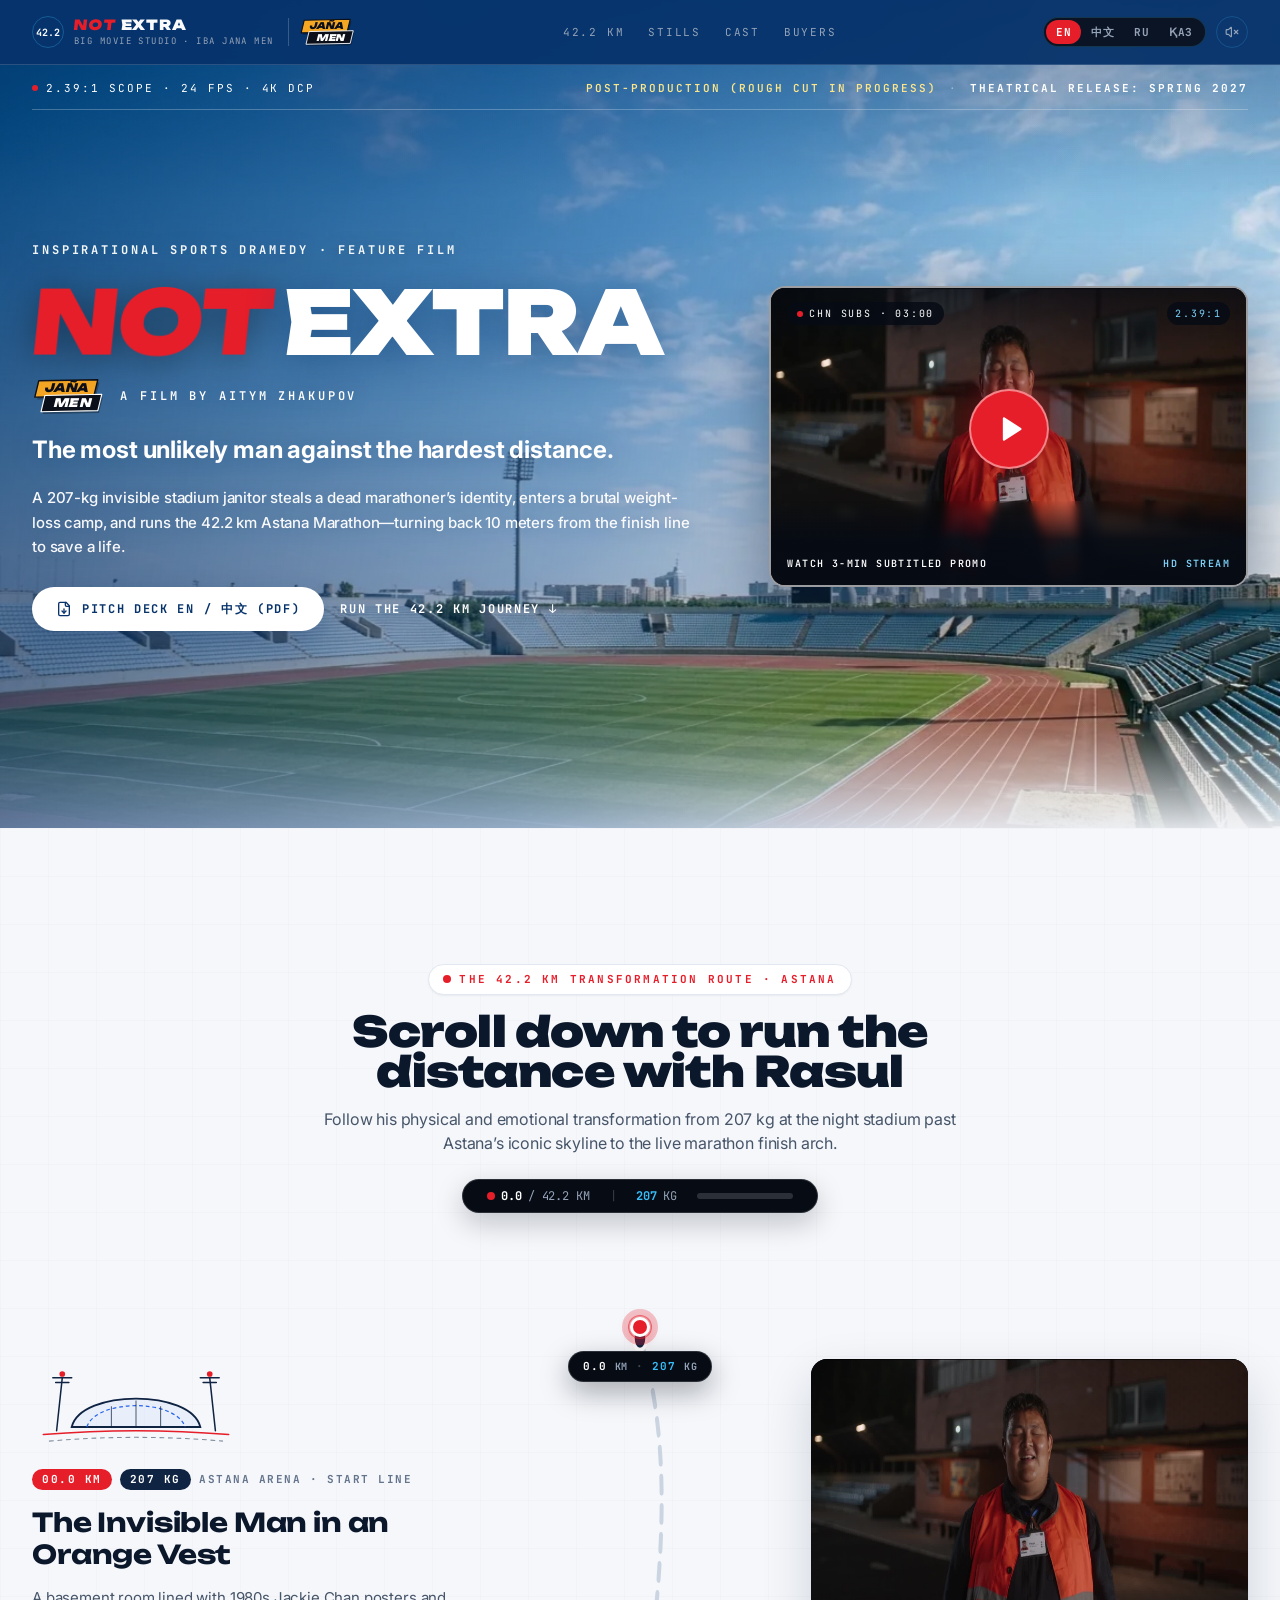
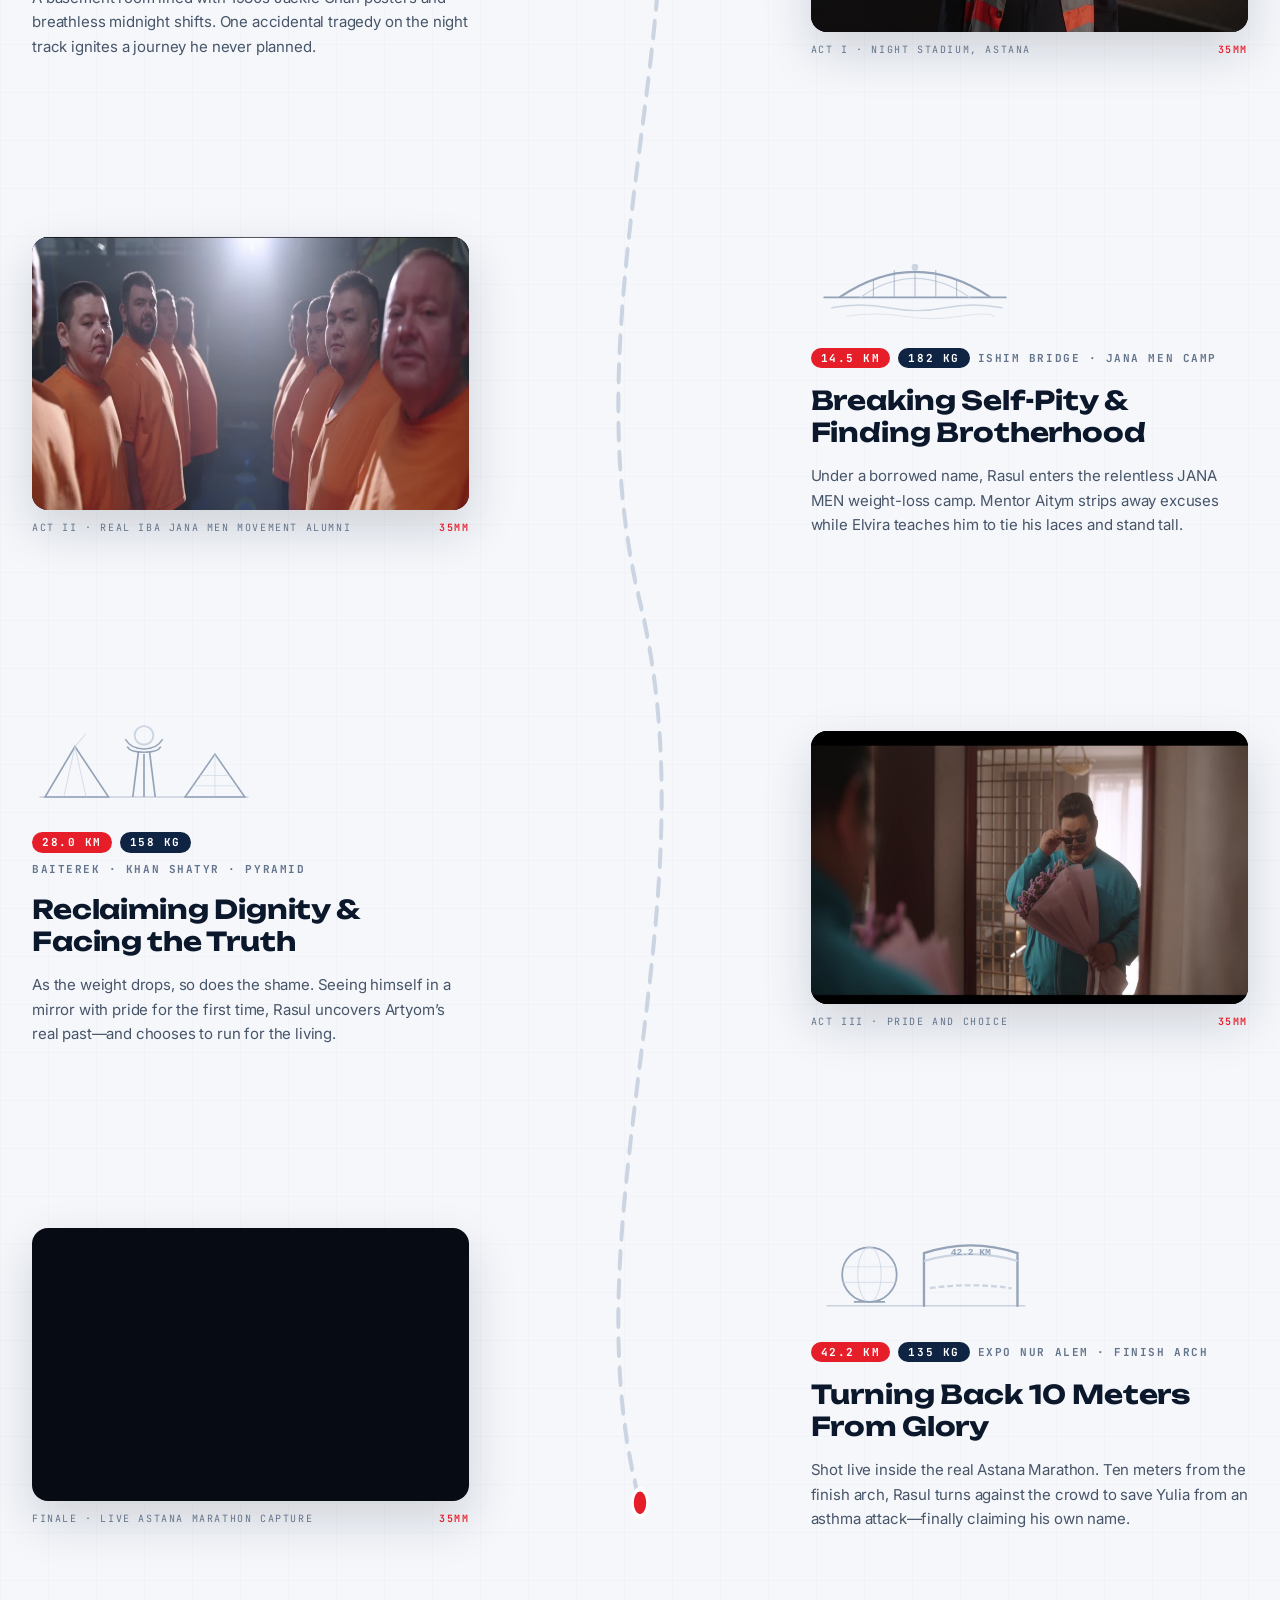
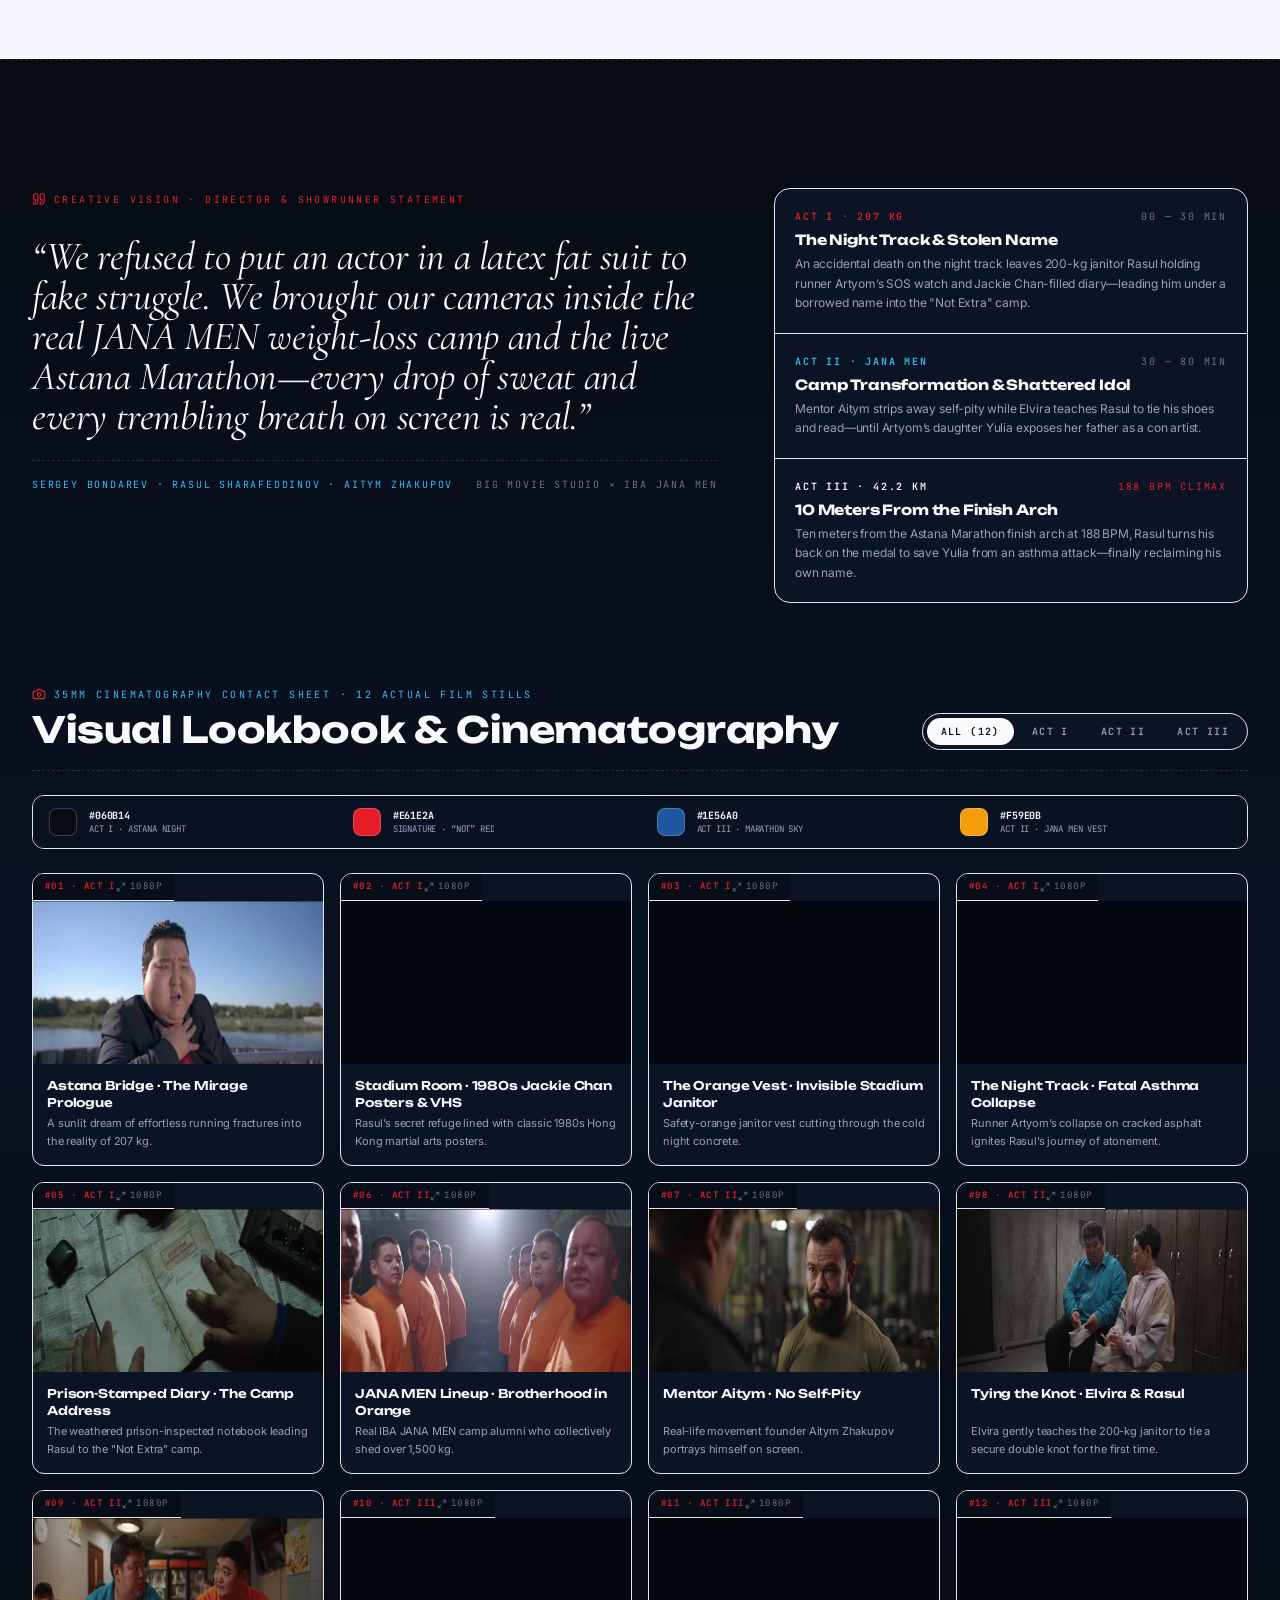
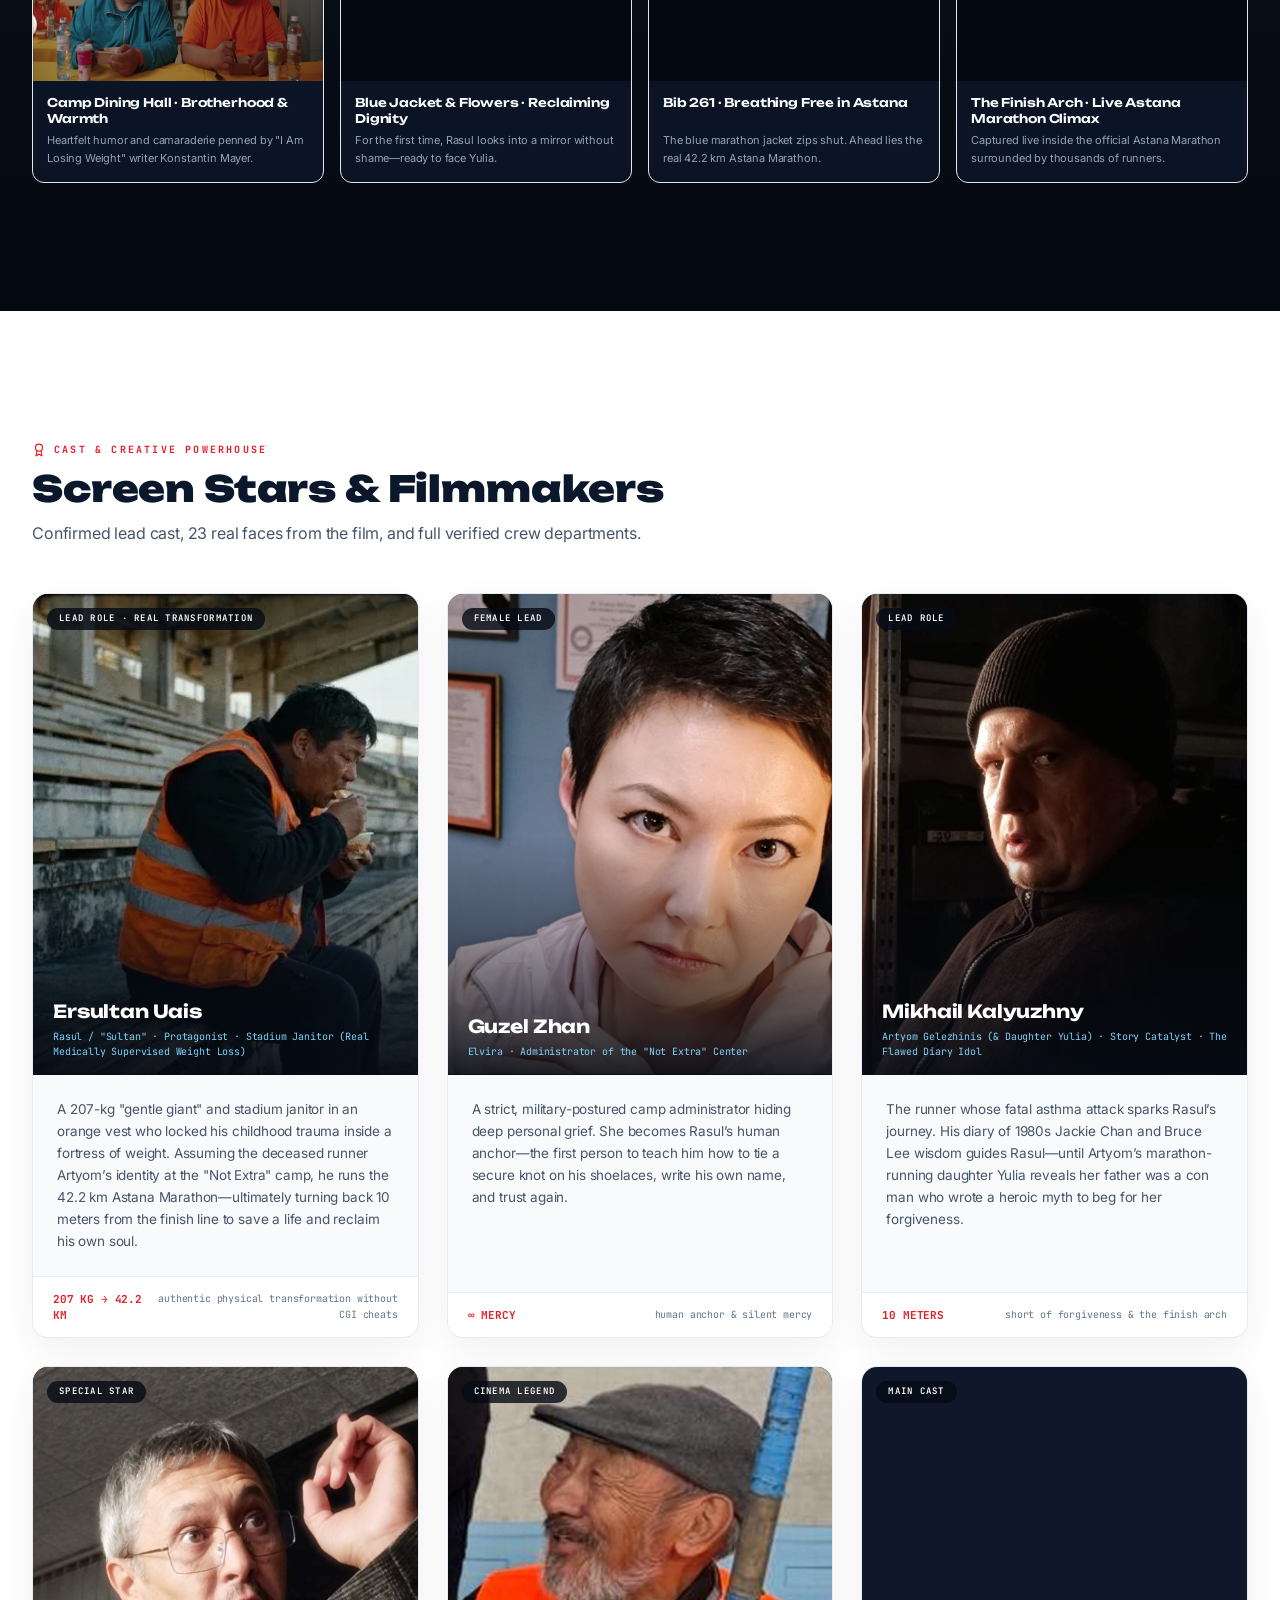
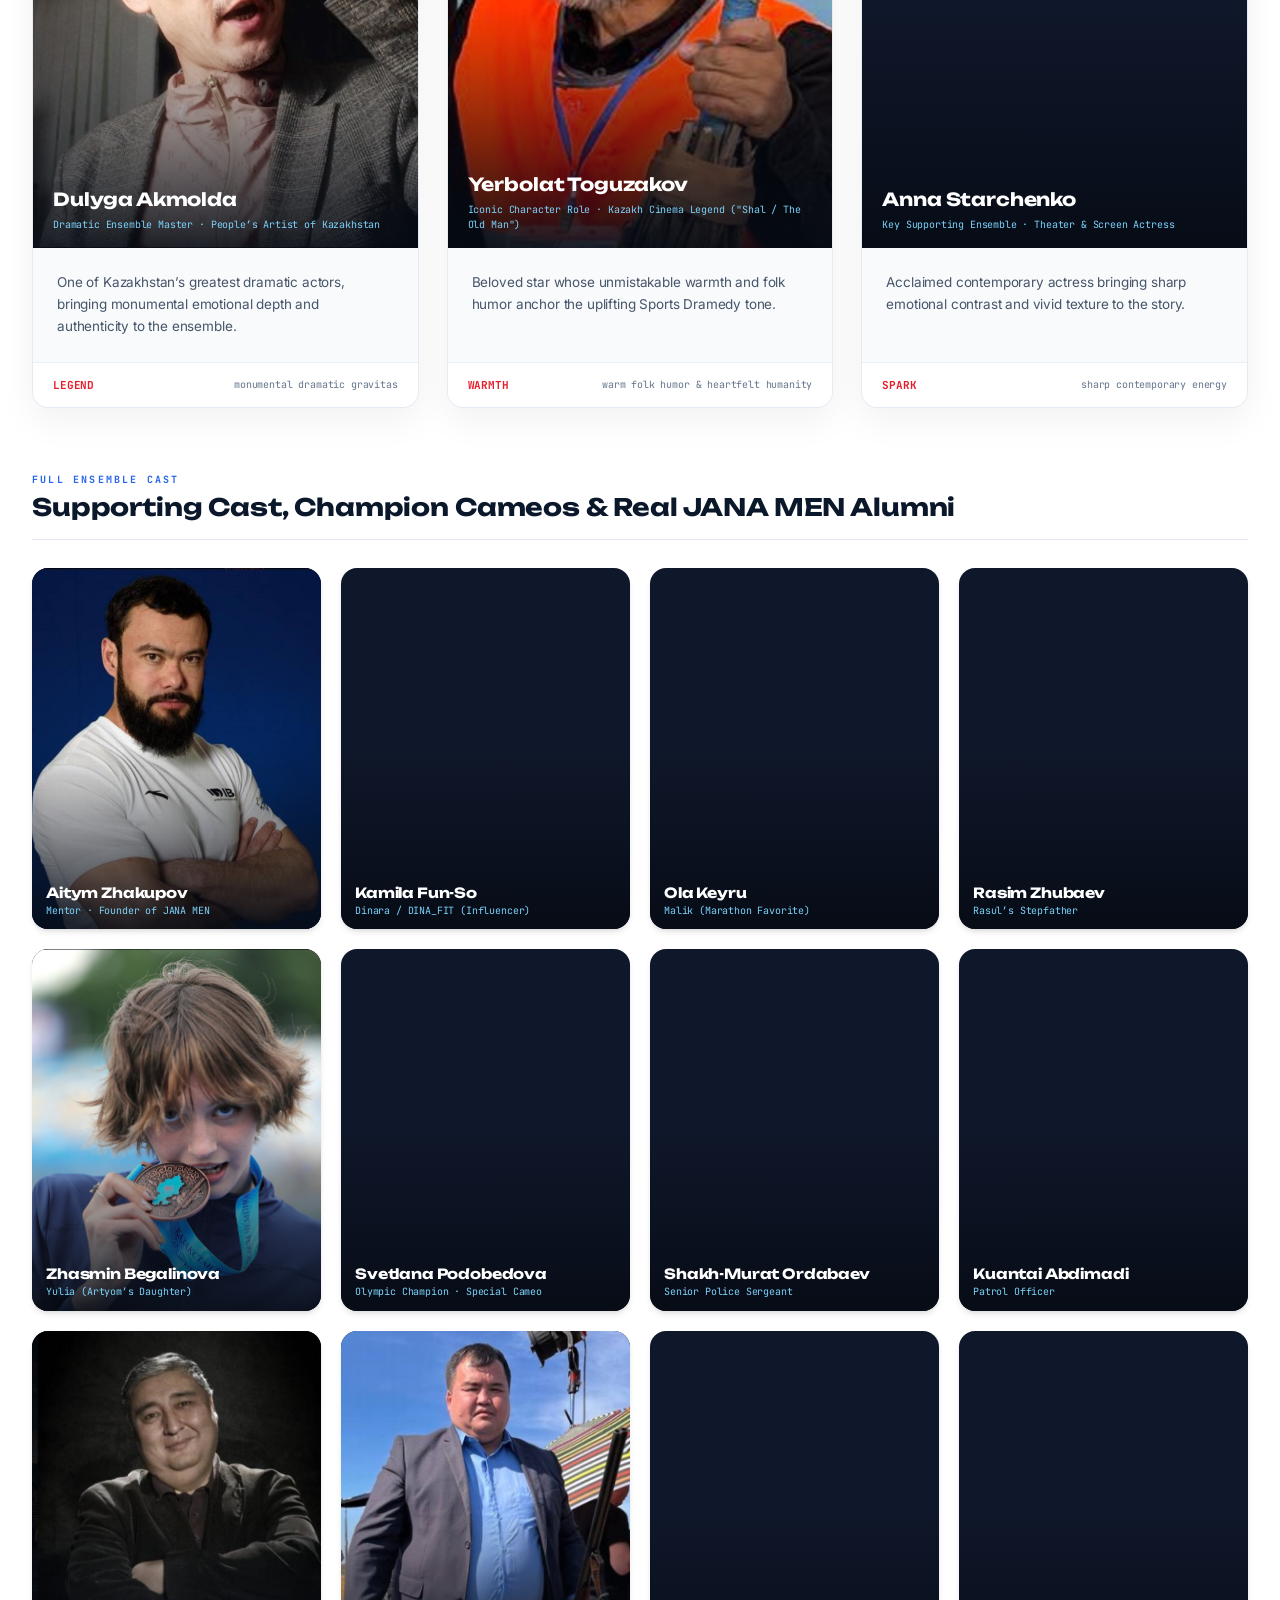
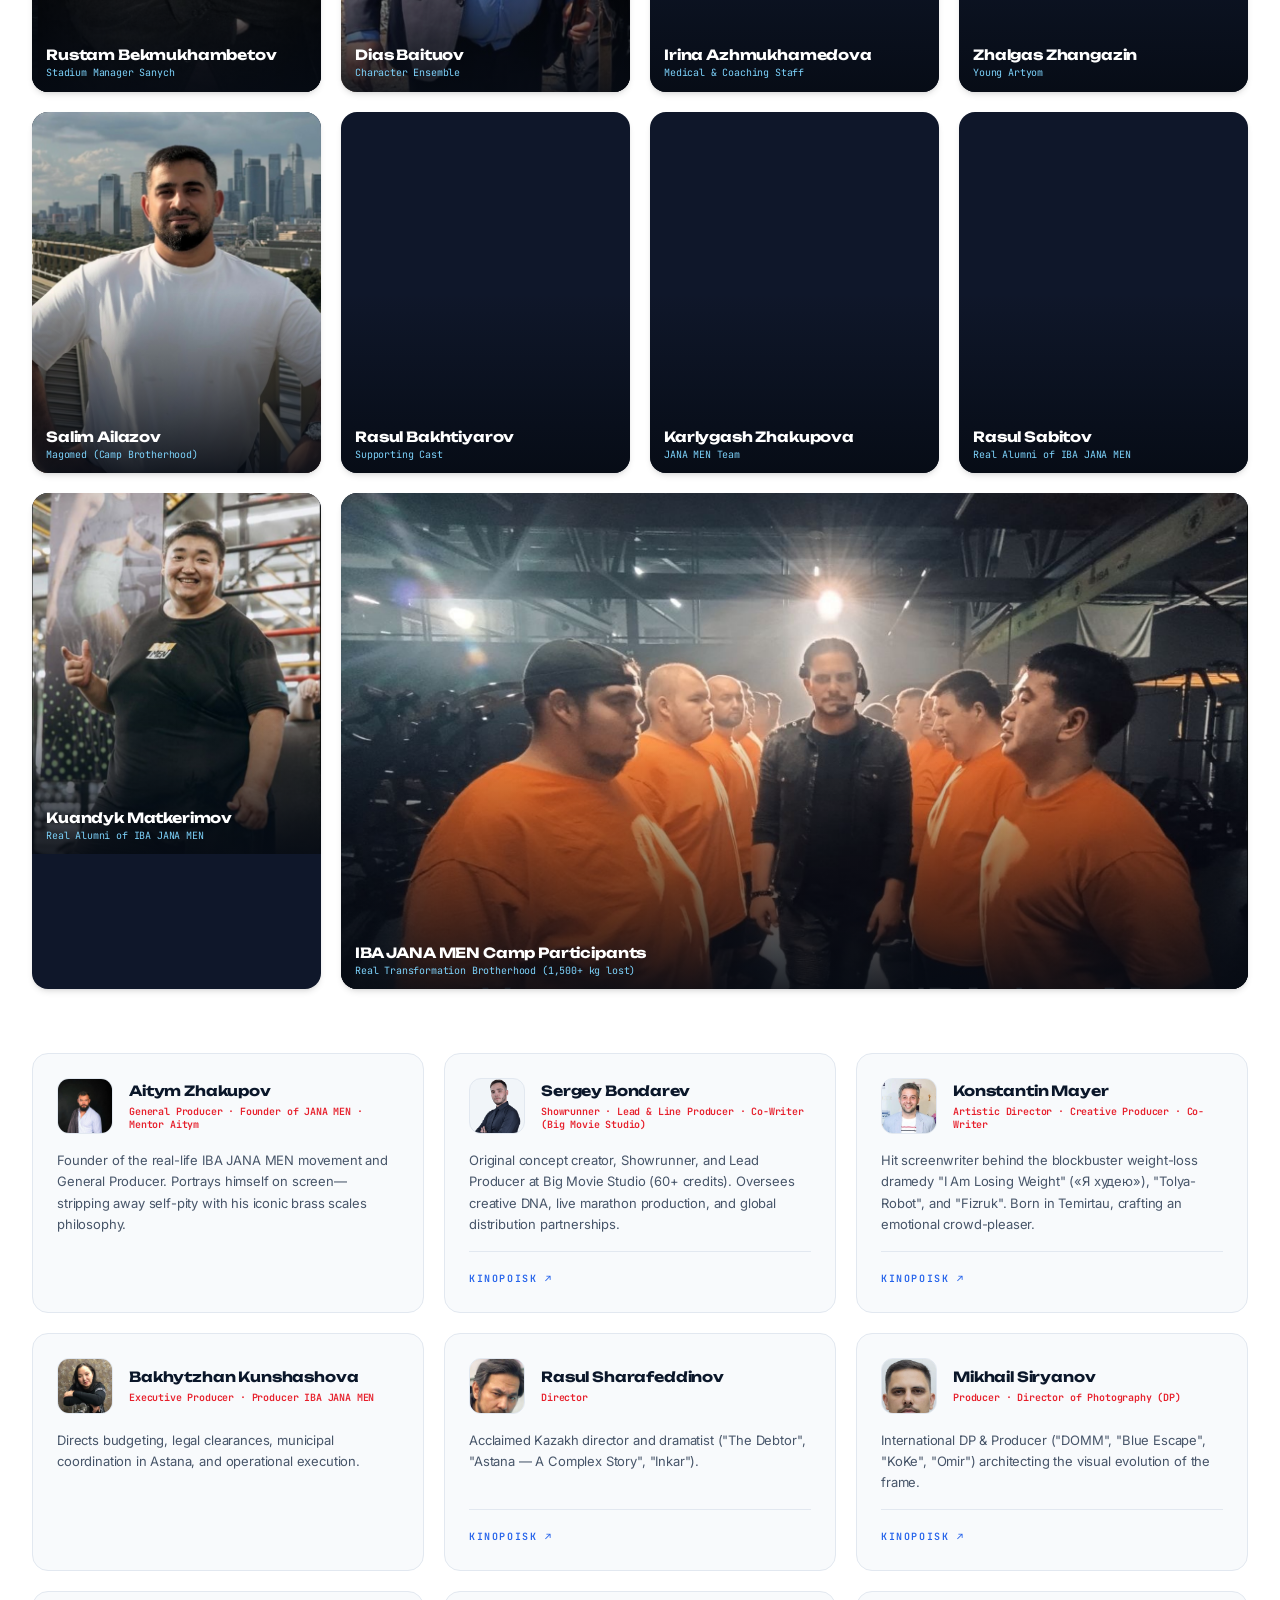
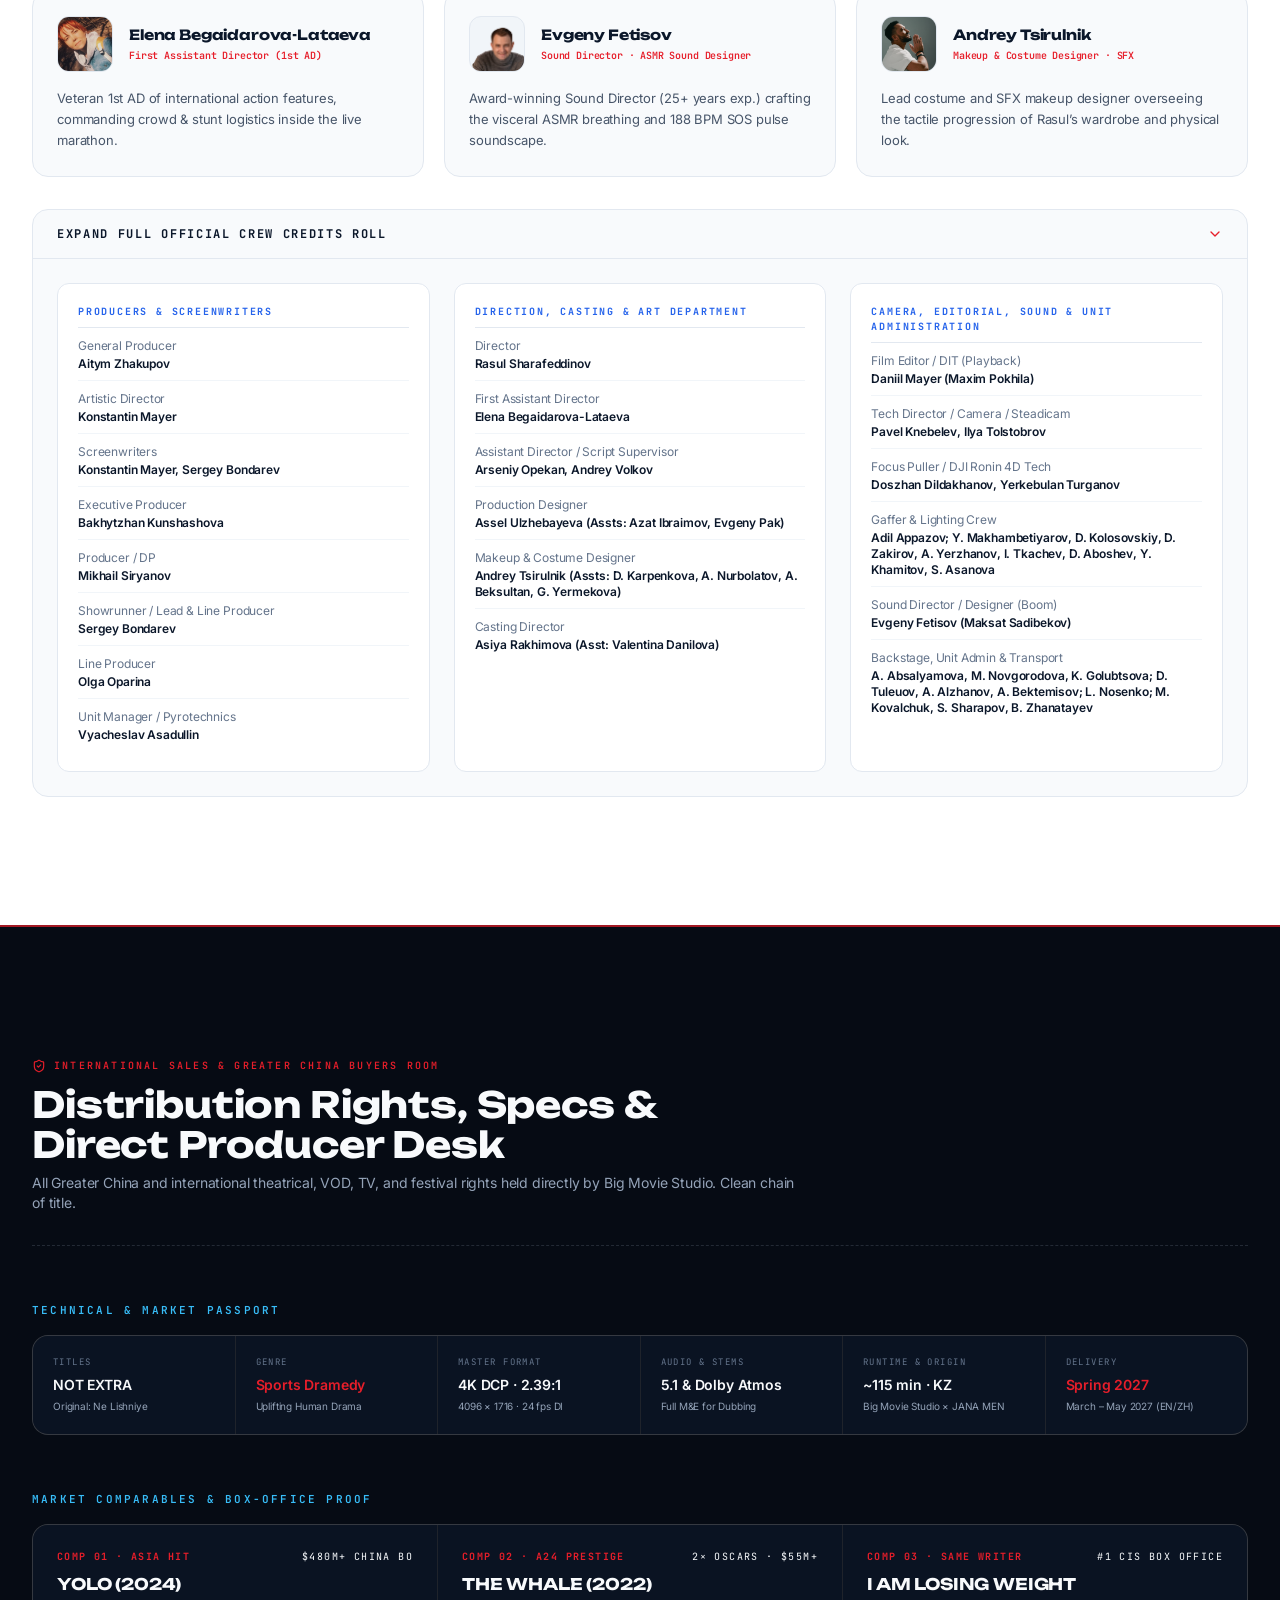
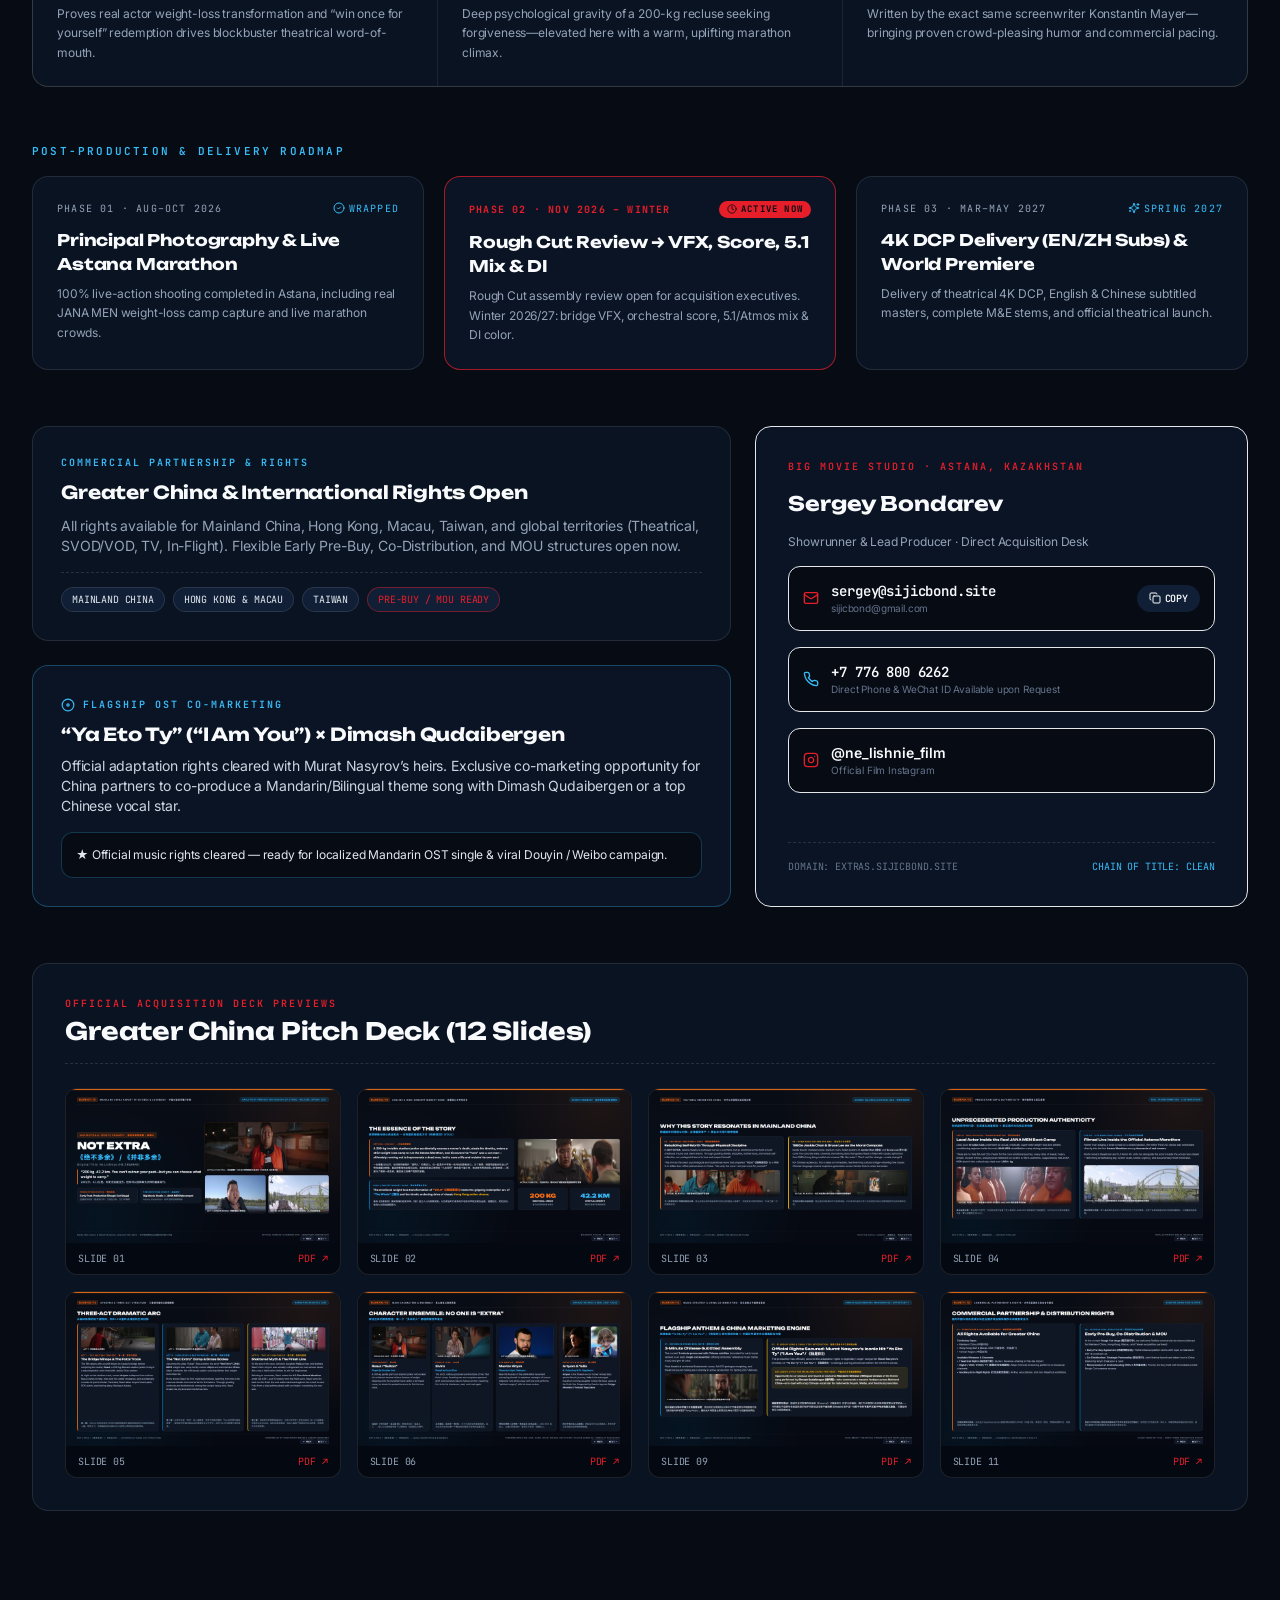
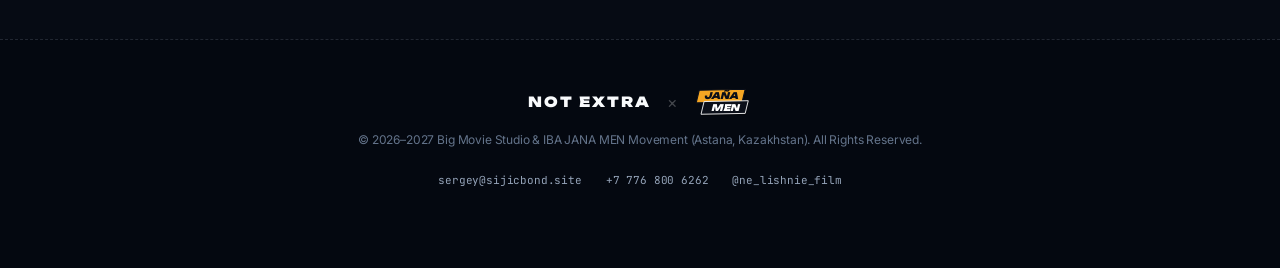
==== commit 70ed1aea: "polish(b2b): broadcast GPS marathon beacon, frosted promo scrim, explicit PDF language labels, scrol" ====
--- a/index.html
+++ b/index.html
@@ -20,8 +20,8 @@
     <link rel="preconnect" href="https://fonts.googleapis.com" />
     <link rel="preconnect" href="https://fonts.gstatic.com" crossorigin />
     <link href="https://fonts.googleapis.com/css2?family=Cormorant+Garamond:ital,wght@0,500;0,600;1,500;1,600;1,700&family=Inter:wght@300;400;500;600;700&family=JetBrains+Mono:wght@400;500;600;700&family=Noto+Sans+SC:wght@400;500;700;900&family=Unbounded:wght@500;600;700;800;900&display=swap" rel="stylesheet" />
-    <script type="module" crossorigin src="./assets/index-BQkO4l8r.js"></script>
-    <link rel="stylesheet" crossorigin href="./assets/index-CqYB7wrM.css">
+    <script type="module" crossorigin src="./assets/index-DM8Xypeh.js"></script>
+    <link rel="stylesheet" crossorigin href="./assets/index-Dh1PYVxA.css">
   </head>
   <body class="bg-[#060B14] text-[#F8FAFC] antialiased selection:bg-[#E61E2A] selection:text-white overflow-x-clip">
     <div id="root"></div>
--- a/assets/index-Dh1PYVxA.css
+++ b/assets/index-Dh1PYVxA.css
@@ -0,0 +1 @@
+*,:before,:after{--tw-border-spacing-x: 0;--tw-border-spacing-y: 0;--tw-translate-x: 0;--tw-translate-y: 0;--tw-rotate: 0;--tw-skew-x: 0;--tw-skew-y: 0;--tw-scale-x: 1;--tw-scale-y: 1;--tw-pan-x: ;--tw-pan-y: ;--tw-pinch-zoom: ;--tw-scroll-snap-strictness: proximity;--tw-gradient-from-position: ;--tw-gradient-via-position: ;--tw-gradient-to-position: ;--tw-ordinal: ;--tw-slashed-zero: ;--tw-numeric-figure: ;--tw-numeric-spacing: ;--tw-numeric-fraction: ;--tw-ring-inset: ;--tw-ring-offset-width: 0px;--tw-ring-offset-color: #fff;--tw-ring-color: rgb(59 130 246 / .5);--tw-ring-offset-shadow: 0 0 #0000;--tw-ring-shadow: 0 0 #0000;--tw-shadow: 0 0 #0000;--tw-shadow-colored: 0 0 #0000;--tw-blur: ;--tw-brightness: ;--tw-contrast: ;--tw-grayscale: ;--tw-hue-rotate: ;--tw-invert: ;--tw-saturate: ;--tw-sepia: ;--tw-drop-shadow: ;--tw-backdrop-blur: ;--tw-backdrop-brightness: ;--tw-backdrop-contrast: ;--tw-backdrop-grayscale: ;--tw-backdrop-hue-rotate: ;--tw-backdrop-invert: ;--tw-backdrop-opacity: ;--tw-backdrop-saturate: ;--tw-backdrop-sepia: ;--tw-contain-size: ;--tw-contain-layout: ;--tw-contain-paint: ;--tw-contain-style: }::backdrop{--tw-border-spacing-x: 0;--tw-border-spacing-y: 0;--tw-translate-x: 0;--tw-translate-y: 0;--tw-rotate: 0;--tw-skew-x: 0;--tw-skew-y: 0;--tw-scale-x: 1;--tw-scale-y: 1;--tw-pan-x: ;--tw-pan-y: ;--tw-pinch-zoom: ;--tw-scroll-snap-strictness: proximity;--tw-gradient-from-position: ;--tw-gradient-via-position: ;--tw-gradient-to-position: ;--tw-ordinal: ;--tw-slashed-zero: ;--tw-numeric-figure: ;--tw-numeric-spacing: ;--tw-numeric-fraction: ;--tw-ring-inset: ;--tw-ring-offset-width: 0px;--tw-ring-offset-color: #fff;--tw-ring-color: rgb(59 130 246 / .5);--tw-ring-offset-shadow: 0 0 #0000;--tw-ring-shadow: 0 0 #0000;--tw-shadow: 0 0 #0000;--tw-shadow-colored: 0 0 #0000;--tw-blur: ;--tw-brightness: ;--tw-contrast: ;--tw-grayscale: ;--tw-hue-rotate: ;--tw-invert: ;--tw-saturate: ;--tw-sepia: ;--tw-drop-shadow: ;--tw-backdrop-blur: ;--tw-backdrop-brightness: ;--tw-backdrop-contrast: ;--tw-backdrop-grayscale: ;--tw-backdrop-hue-rotate: ;--tw-backdrop-invert: ;--tw-backdrop-opacity: ;--tw-backdrop-saturate: ;--tw-backdrop-sepia: ;--tw-contain-size: ;--tw-contain-layout: ;--tw-contain-paint: ;--tw-contain-style: }*,:before,:after{box-sizing:border-box;border-width:0;border-style:solid;border-color:#e5e7eb}:before,:after{--tw-content: ""}html,:host{line-height:1.5;-webkit-text-size-adjust:100%;-moz-tab-size:4;-o-tab-size:4;tab-size:4;font-family:Inter,system-ui,sans-serif;font-feature-settings:normal;font-variation-settings:normal;-webkit-tap-highlight-color:transparent}body{margin:0;line-height:inherit}hr{height:0;color:inherit;border-top-width:1px}abbr:where([title]){-webkit-text-decoration:underline dotted;text-decoration:underline dotted}h1,h2,h3,h4,h5,h6{font-size:inherit;font-weight:inherit}a{color:inherit;text-decoration:inherit}b,strong{font-weight:bolder}code,kbd,samp,pre{font-family:ui-monospace,SFMono-Regular,Menlo,Monaco,Consolas,Liberation Mono,Courier New,monospace;font-feature-settings:normal;font-variation-settings:normal;font-size:1em}small{font-size:80%}sub,sup{font-size:75%;line-height:0;position:relative;vertical-align:baseline}sub{bottom:-.25em}sup{top:-.5em}table{text-indent:0;border-color:inherit;border-collapse:collapse}button,input,optgroup,select,textarea{font-family:inherit;font-feature-settings:inherit;font-variation-settings:inherit;font-size:100%;font-weight:inherit;line-height:inherit;letter-spacing:inherit;color:inherit;margin:0;padding:0}button,select{text-transform:none}button,input:where([type=button]),input:where([type=reset]),input:where([type=submit]){-webkit-appearance:button;background-color:transparent;background-image:none}:-moz-focusring{outline:auto}:-moz-ui-invalid{box-shadow:none}progress{vertical-align:baseline}::-webkit-inner-spin-button,::-webkit-outer-spin-button{height:auto}[type=search]{-webkit-appearance:textfield;outline-offset:-2px}::-webkit-search-decoration{-webkit-appearance:none}::-webkit-file-upload-button{-webkit-appearance:button;font:inherit}summary{display:list-item}blockquote,dl,dd,h1,h2,h3,h4,h5,h6,hr,figure,p,pre{margin:0}fieldset{margin:0;padding:0}legend{padding:0}ol,ul,menu{list-style:none;margin:0;padding:0}dialog{padding:0}textarea{resize:vertical}input::-moz-placeholder,textarea::-moz-placeholder{opacity:1;color:#9ca3af}input::placeholder,textarea::placeholder{opacity:1;color:#9ca3af}button,[role=button]{cursor:pointer}:disabled{cursor:default}img,svg,video,canvas,audio,iframe,embed,object{display:block;vertical-align:middle}img,video{max-width:100%;height:auto}[hidden]:where(:not([hidden=until-found])){display:none}html{scroll-padding-top:96px}body{background-color:var(--bg-void);color:var(--ink-white);font-family:Inter,Noto Sans SC,system-ui,-apple-system,sans-serif;letter-spacing:-.01em}.pointer-events-none{pointer-events:none}.invisible{visibility:hidden}.collapse{visibility:collapse}.fixed{position:fixed}.absolute{position:absolute}.relative{position:relative}.sticky{position:sticky}.inset-0{top:0;right:0;bottom:0;left:0}.inset-x-0{left:0;right:0}.bottom-0{bottom:0}.bottom-3{bottom:.75rem}.bottom-3\.5{bottom:.875rem}.bottom-4{bottom:1rem}.left-0{left:0}.left-1\.5{left:.375rem}.left-1\/2{left:50%}.left-3{left:.75rem}.left-3\.5{left:.875rem}.left-4{left:1rem}.left-5{left:1.25rem}.left-6{left:1.5rem}.right-0{right:0}.right-3{right:.75rem}.right-3\.5{right:.875rem}.right-4{right:1rem}.right-5{right:1.25rem}.top-0{top:0}.top-1\/2{top:50%}.top-3\.5{top:.875rem}.top-4{top:1rem}.top-\[44vh\]{top:44vh}.top-\[46vh\]{top:46vh}.z-10{z-index:10}.z-20{z-index:20}.z-50{z-index:50}.z-\[5\]{z-index:5}.col-span-2{grid-column:span 2 / span 2}.mx-1{margin-left:.25rem;margin-right:.25rem}.mx-auto{margin-left:auto;margin-right:auto}.my-auto{margin-top:auto;margin-bottom:auto}.mb-1{margin-bottom:.25rem}.mb-1\.5{margin-bottom:.375rem}.mb-12{margin-bottom:3rem}.mb-16{margin-bottom:4rem}.mb-2{margin-bottom:.5rem}.mb-2\.5{margin-bottom:.625rem}.mb-3{margin-bottom:.75rem}.mb-4{margin-bottom:1rem}.mb-5{margin-bottom:1.25rem}.mb-6{margin-bottom:1.5rem}.mb-7{margin-bottom:1.75rem}.mb-8{margin-bottom:2rem}.ml-1{margin-left:.25rem}.ml-3{margin-left:.75rem}.mr-1{margin-right:.25rem}.mr-2{margin-right:.5rem}.mr-3{margin-right:.75rem}.mt-0\.5{margin-top:.125rem}.mt-1{margin-top:.25rem}.mt-1\.5{margin-top:.375rem}.mt-2\.5{margin-top:.625rem}.mt-3{margin-top:.75rem}.mt-4{margin-top:1rem}.mt-6{margin-top:1.5rem}.line-clamp-2{overflow:hidden;display:-webkit-box;-webkit-box-orient:vertical;-webkit-line-clamp:2}.block{display:block}.inline-block{display:inline-block}.flex{display:flex}.inline-flex{display:inline-flex}.grid{display:grid}.hidden{display:none}.aspect-\[16\/10\]{aspect-ratio:16/10}.aspect-\[4\/5\]{aspect-ratio:4/5}.aspect-video{aspect-ratio:16 / 9}.h-1\.5{height:.375rem}.h-10{height:2.5rem}.h-12{height:3rem}.h-14{height:3.5rem}.h-16{height:4rem}.h-2{height:.5rem}.h-2\.5{height:.625rem}.h-3{height:.75rem}.h-3\.5{height:.875rem}.h-4{height:1rem}.h-5{height:1.25rem}.h-6{height:1.5rem}.h-7{height:1.75rem}.h-8{height:2rem}.h-9{height:2.25rem}.h-\[84px\]{height:84px}.h-auto{height:auto}.h-fit{height:-moz-fit-content;height:fit-content}.h-full{height:100%}.min-h-\[240px\]{min-height:240px}.min-h-\[290px\]{min-height:290px}.min-h-\[92vh\]{min-height:92vh}.min-h-screen{min-height:100vh}.w-0\.5{width:.125rem}.w-1{width:.25rem}.w-1\.5{width:.375rem}.w-10{width:2.5rem}.w-12{width:3rem}.w-14{width:3.5rem}.w-16{width:4rem}.w-2{width:.5rem}.w-2\.5{width:.625rem}.w-24{width:6rem}.w-3{width:.75rem}.w-3\.5{width:.875rem}.w-4{width:1rem}.w-40{width:10rem}.w-44{width:11rem}.w-48{width:12rem}.w-5{width:1.25rem}.w-6{width:1.5rem}.w-7{width:1.75rem}.w-8{width:2rem}.w-9{width:2.25rem}.w-\[200px\]{width:200px}.w-auto{width:auto}.w-full{width:100%}.min-w-0{min-width:0px}.max-w-2xl{max-width:42rem}.max-w-3xl{max-width:48rem}.max-w-5xl{max-width:64rem}.max-w-\[1320px\]{max-width:1320px}.max-w-\[1340px\]{max-width:1340px}.max-w-\[1380px\]{max-width:1380px}.max-w-md{max-width:28rem}.flex-1{flex:1 1 0%}.flex-shrink-0{flex-shrink:0}.-translate-x-1\/2{--tw-translate-x: -50%;transform:translate(var(--tw-translate-x),var(--tw-translate-y)) rotate(var(--tw-rotate)) skew(var(--tw-skew-x)) skewY(var(--tw-skew-y)) scaleX(var(--tw-scale-x)) scaleY(var(--tw-scale-y))}.-translate-y-1\/2{--tw-translate-y: -50%;transform:translate(var(--tw-translate-x),var(--tw-translate-y)) rotate(var(--tw-rotate)) skew(var(--tw-skew-x)) skewY(var(--tw-skew-y)) scaleX(var(--tw-scale-x)) scaleY(var(--tw-scale-y))}.-skew-x-6{--tw-skew-x: -6deg;transform:translate(var(--tw-translate-x),var(--tw-translate-y)) rotate(var(--tw-rotate)) skew(var(--tw-skew-x)) skewY(var(--tw-skew-y)) scaleX(var(--tw-scale-x)) scaleY(var(--tw-scale-y))}.transform{transform:translate(var(--tw-translate-x),var(--tw-translate-y)) rotate(var(--tw-rotate)) skew(var(--tw-skew-x)) skewY(var(--tw-skew-y)) scaleX(var(--tw-scale-x)) scaleY(var(--tw-scale-y))}@keyframes ping{75%,to{transform:scale(2);opacity:0}}.animate-ping{animation:ping 1s cubic-bezier(0,0,.2,1) infinite}.cursor-crosshair{cursor:crosshair}.select-none{-webkit-user-select:none;-moz-user-select:none;user-select:none}.resize{resize:both}.scroll-mt-24{scroll-margin-top:6rem}.grid-cols-1{grid-template-columns:repeat(1,minmax(0,1fr))}.grid-cols-2{grid-template-columns:repeat(2,minmax(0,1fr))}.flex-col{flex-direction:column}.flex-wrap{flex-wrap:wrap}.items-start{align-items:flex-start}.items-center{align-items:center}.items-stretch{align-items:stretch}.justify-center{justify-content:center}.justify-between{justify-content:space-between}.gap-1{gap:.25rem}.gap-1\.5{gap:.375rem}.gap-10{gap:2.5rem}.gap-2{gap:.5rem}.gap-2\.5{gap:.625rem}.gap-3{gap:.75rem}.gap-3\.5{gap:.875rem}.gap-4{gap:1rem}.gap-5{gap:1.25rem}.gap-6{gap:1.5rem}.gap-7{gap:1.75rem}.gap-8{gap:2rem}.gap-px{gap:1px}.gap-x-6{-moz-column-gap:1.5rem;column-gap:1.5rem}.gap-y-2{row-gap:.5rem}.space-y-14>:not([hidden])~:not([hidden]){--tw-space-y-reverse: 0;margin-top:calc(3.5rem * calc(1 - var(--tw-space-y-reverse)));margin-bottom:calc(3.5rem * var(--tw-space-y-reverse))}.space-y-2>:not([hidden])~:not([hidden]){--tw-space-y-reverse: 0;margin-top:calc(.5rem * calc(1 - var(--tw-space-y-reverse)));margin-bottom:calc(.5rem * var(--tw-space-y-reverse))}.space-y-2\.5>:not([hidden])~:not([hidden]){--tw-space-y-reverse: 0;margin-top:calc(.625rem * calc(1 - var(--tw-space-y-reverse)));margin-bottom:calc(.625rem * var(--tw-space-y-reverse))}.space-y-20>:not([hidden])~:not([hidden]){--tw-space-y-reverse: 0;margin-top:calc(5rem * calc(1 - var(--tw-space-y-reverse)));margin-bottom:calc(5rem * var(--tw-space-y-reverse))}.space-y-3>:not([hidden])~:not([hidden]){--tw-space-y-reverse: 0;margin-top:calc(.75rem * calc(1 - var(--tw-space-y-reverse)));margin-bottom:calc(.75rem * var(--tw-space-y-reverse))}.space-y-4>:not([hidden])~:not([hidden]){--tw-space-y-reverse: 0;margin-top:calc(1rem * calc(1 - var(--tw-space-y-reverse)));margin-bottom:calc(1rem * var(--tw-space-y-reverse))}.space-y-5>:not([hidden])~:not([hidden]){--tw-space-y-reverse: 0;margin-top:calc(1.25rem * calc(1 - var(--tw-space-y-reverse)));margin-bottom:calc(1.25rem * var(--tw-space-y-reverse))}.space-y-6>:not([hidden])~:not([hidden]){--tw-space-y-reverse: 0;margin-top:calc(1.5rem * calc(1 - var(--tw-space-y-reverse)));margin-bottom:calc(1.5rem * var(--tw-space-y-reverse))}.divide-y>:not([hidden])~:not([hidden]){--tw-divide-y-reverse: 0;border-top-width:calc(1px * calc(1 - var(--tw-divide-y-reverse)));border-bottom-width:calc(1px * var(--tw-divide-y-reverse))}.self-start{align-self:flex-start}.overflow-hidden{overflow:hidden}.overflow-visible{overflow:visible}.overflow-x-clip{overflow-x:clip}.scroll-smooth{scroll-behavior:smooth}.truncate{overflow:hidden;text-overflow:ellipsis;white-space:nowrap}.whitespace-nowrap{white-space:nowrap}.rounded-2xl{border-radius:1rem}.rounded-full{border-radius:9999px}.rounded-lg{border-radius:.5rem}.rounded-md{border-radius:.375rem}.rounded-xl{border-radius:.75rem}.border{border-width:1px}.border-2{border-width:2px}.border-b{border-bottom-width:1px}.border-l{border-left-width:1px}.border-t{border-top-width:1px}.border-t-2{border-top-width:2px}.border-\[\#07C160\]\/45{border-color:#07c16073}.border-\[\#38BDF8\]\/20{border-color:#38bdf833}.border-\[\#38BDF8\]\/25{border-color:#38bdf840}.border-\[\#38BDF8\]\/30{border-color:#38bdf84d}.border-\[\#E61E2A\]{--tw-border-opacity: 1;border-color:rgb(230 30 42 / var(--tw-border-opacity, 1))}.border-\[\#E61E2A\]\/45{border-color:#e61e2a73}.border-\[\#E61E2A\]\/70{border-color:#e61e2ab3}.border-\[\#E61E2A\]\/85{border-color:#e61e2ad9}.border-\[\#F8FAFC\]\/10{border-color:#f8fafc1a}.border-slate-100{--tw-border-opacity: 1;border-color:rgb(241 245 249 / var(--tw-border-opacity, 1))}.border-slate-200{--tw-border-opacity: 1;border-color:rgb(226 232 240 / var(--tw-border-opacity, 1))}.border-slate-200\/70{border-color:#e2e8f0b3}.border-slate-200\/80{border-color:#e2e8f0cc}.border-white\/10{border-color:#ffffff1a}.border-white\/15{border-color:#ffffff26}.border-white\/20{border-color:#fff3}.border-white\/25{border-color:#ffffff40}.border-white\/45{border-color:#ffffff73}.border-white\/60{border-color:#fff9}.bg-\[\#03060C\]\/95{background-color:#03060cf2}.bg-\[\#040810\]{--tw-bg-opacity: 1;background-color:rgb(4 8 16 / var(--tw-bg-opacity, 1))}.bg-\[\#060B14\]{--tw-bg-opacity: 1;background-color:rgb(6 11 20 / var(--tw-bg-opacity, 1))}.bg-\[\#060B14\]\/80{background-color:#060b14cc}.bg-\[\#060B14\]\/85{background-color:#060b14d9}.bg-\[\#070D19\]{--tw-bg-opacity: 1;background-color:rgb(7 13 25 / var(--tw-bg-opacity, 1))}.bg-\[\#070E1B\]{--tw-bg-opacity: 1;background-color:rgb(7 14 27 / var(--tw-bg-opacity, 1))}.bg-\[\#071F14\]{--tw-bg-opacity: 1;background-color:rgb(7 31 20 / var(--tw-bg-opacity, 1))}.bg-\[\#07336B\]\/75{background-color:#07336bbf}.bg-\[\#07336B\]\/95{background-color:#07336bf2}.bg-\[\#07C160\]{--tw-bg-opacity: 1;background-color:rgb(7 193 96 / var(--tw-bg-opacity, 1))}.bg-\[\#091221\]{--tw-bg-opacity: 1;background-color:rgb(9 18 33 / var(--tw-bg-opacity, 1))}.bg-\[\#0A1322\]{--tw-bg-opacity: 1;background-color:rgb(10 19 34 / var(--tw-bg-opacity, 1))}.bg-\[\#0B1424\]{--tw-bg-opacity: 1;background-color:rgb(11 20 36 / var(--tw-bg-opacity, 1))}.bg-\[\#0E7AE0\]{--tw-bg-opacity: 1;background-color:rgb(14 122 224 / var(--tw-bg-opacity, 1))}.bg-\[\#0F2342\]{--tw-bg-opacity: 1;background-color:rgb(15 35 66 / var(--tw-bg-opacity, 1))}.bg-\[\#111F36\]{--tw-bg-opacity: 1;background-color:rgb(17 31 54 / var(--tw-bg-opacity, 1))}.bg-\[\#1D080D\]{--tw-bg-opacity: 1;background-color:rgb(29 8 13 / var(--tw-bg-opacity, 1))}.bg-\[\#E61E2A\]{--tw-bg-opacity: 1;background-color:rgb(230 30 42 / var(--tw-bg-opacity, 1))}.bg-\[\#E61E2A\]\/15{background-color:#e61e2a26}.bg-\[\#E61E2A\]\/20{background-color:#e61e2a33}.bg-\[\#E61E2A\]\/25{background-color:#e61e2a40}.bg-\[\#F5F7FB\]{--tw-bg-opacity: 1;background-color:rgb(245 247 251 / var(--tw-bg-opacity, 1))}.bg-\[\#F8FAFC\]{--tw-bg-opacity: 1;background-color:rgb(248 250 252 / var(--tw-bg-opacity, 1))}.bg-\[\#F8FAFC\]\/10{background-color:#f8fafc1a}.bg-black{--tw-bg-opacity: 1;background-color:rgb(0 0 0 / var(--tw-bg-opacity, 1))}.bg-black\/95{background-color:#000000f2}.bg-slate-100{--tw-bg-opacity: 1;background-color:rgb(241 245 249 / var(--tw-bg-opacity, 1))}.bg-slate-300{--tw-bg-opacity: 1;background-color:rgb(203 213 225 / var(--tw-bg-opacity, 1))}.bg-slate-900{--tw-bg-opacity: 1;background-color:rgb(15 23 42 / var(--tw-bg-opacity, 1))}.bg-transparent{background-color:transparent}.bg-white{--tw-bg-opacity: 1;background-color:rgb(255 255 255 / var(--tw-bg-opacity, 1))}.bg-white\/10{background-color:#ffffff1a}.bg-white\/15{background-color:#ffffff26}.bg-white\/5{background-color:#ffffff0d}.bg-gradient-to-b{background-image:linear-gradient(to bottom,var(--tw-gradient-stops))}.bg-gradient-to-t{background-image:linear-gradient(to top,var(--tw-gradient-stops))}.from-\[\#060B14\]{--tw-gradient-from: #060B14 var(--tw-gradient-from-position);--tw-gradient-to: rgb(6 11 20 / 0) var(--tw-gradient-to-position);--tw-gradient-stops: var(--tw-gradient-from), var(--tw-gradient-to)}.from-\[\#060B14\]\/90{--tw-gradient-from: rgb(6 11 20 / .9) var(--tw-gradient-from-position);--tw-gradient-to: rgb(6 11 20 / 0) var(--tw-gradient-to-position);--tw-gradient-stops: var(--tw-gradient-from), var(--tw-gradient-to)}.via-\[\#091221\]{--tw-gradient-to: rgb(9 18 33 / 0) var(--tw-gradient-to-position);--tw-gradient-stops: var(--tw-gradient-from), #091221 var(--tw-gradient-via-position), var(--tw-gradient-to)}.via-transparent{--tw-gradient-to: rgb(0 0 0 / 0) var(--tw-gradient-to-position);--tw-gradient-stops: var(--tw-gradient-from), transparent var(--tw-gradient-via-position), var(--tw-gradient-to)}.to-\[\#050911\]{--tw-gradient-to: #050911 var(--tw-gradient-to-position)}.to-transparent{--tw-gradient-to: transparent var(--tw-gradient-to-position)}.fill-current{fill:currentColor}.object-contain{-o-object-fit:contain;object-fit:contain}.object-cover{-o-object-fit:cover;object-fit:cover}.object-bottom{-o-object-position:bottom;object-position:bottom}.object-center{-o-object-position:center;object-position:center}.object-top{-o-object-position:top;object-position:top}.p-0\.5{padding:.125rem}.p-1{padding:.25rem}.p-1\.5{padding:.375rem}.p-2{padding:.5rem}.p-3{padding:.75rem}.p-3\.5{padding:.875rem}.p-4{padding:1rem}.p-5{padding:1.25rem}.p-6{padding:1.5rem}.p-8{padding:2rem}.px-1{padding-left:.25rem;padding-right:.25rem}.px-2{padding-left:.5rem;padding-right:.5rem}.px-2\.5{padding-left:.625rem;padding-right:.625rem}.px-3{padding-left:.75rem;padding-right:.75rem}.px-3\.5{padding-left:.875rem;padding-right:.875rem}.px-4{padding-left:1rem;padding-right:1rem}.px-5{padding-left:1.25rem;padding-right:1.25rem}.px-6{padding-left:1.5rem;padding-right:1.5rem}.py-0\.5{padding-top:.125rem;padding-bottom:.125rem}.py-1{padding-top:.25rem;padding-bottom:.25rem}.py-1\.5{padding-top:.375rem;padding-bottom:.375rem}.py-2{padding-top:.5rem;padding-bottom:.5rem}.py-2\.5{padding-top:.625rem;padding-bottom:.625rem}.py-24{padding-top:6rem;padding-bottom:6rem}.py-3{padding-top:.75rem;padding-bottom:.75rem}.py-3\.5{padding-top:.875rem;padding-bottom:.875rem}.py-4{padding-top:1rem;padding-bottom:1rem}.pb-16{padding-bottom:4rem}.pb-2{padding-bottom:.5rem}.pb-20{padding-bottom:5rem}.pb-24{padding-bottom:6rem}.pb-3{padding-bottom:.75rem}.pb-4{padding-bottom:1rem}.pb-5{padding-bottom:1.25rem}.pb-8{padding-bottom:2rem}.pl-1{padding-left:.25rem}.pl-16{padding-left:4rem}.pl-2\.5{padding-left:.625rem}.pt-12{padding-top:3rem}.pt-2{padding-top:.5rem}.pt-20{padding-top:5rem}.pt-24{padding-top:6rem}.pt-3{padding-top:.75rem}.pt-3\.5{padding-top:.875rem}.pt-4{padding-top:1rem}.pt-6{padding-top:1.5rem}.text-left{text-align:left}.text-center{text-align:center}.text-right{text-align:right}.font-mono{font-family:ui-monospace,SFMono-Regular,Menlo,Monaco,Consolas,Liberation Mono,Courier New,monospace}.text-2xl{font-size:1.5rem;line-height:2rem}.text-4xl{font-size:2.25rem;line-height:2.5rem}.text-\[10px\]{font-size:10px}.text-\[11px\]{font-size:11px}.text-\[9px\]{font-size:9px}.text-base{font-size:1rem;line-height:1.5rem}.text-lg{font-size:1.125rem;line-height:1.75rem}.text-sm{font-size:.875rem;line-height:1.25rem}.text-xl{font-size:1.25rem;line-height:1.75rem}.text-xs{font-size:.75rem;line-height:1rem}.font-black{font-weight:900}.font-bold{font-weight:700}.font-medium{font-weight:500}.font-semibold{font-weight:600}.uppercase{text-transform:uppercase}.italic{font-style:italic}.tabular-nums{--tw-numeric-spacing: tabular-nums;font-variant-numeric:var(--tw-ordinal) var(--tw-slashed-zero) var(--tw-numeric-figure) var(--tw-numeric-spacing) var(--tw-numeric-fraction)}.leading-\[0\.96\]{line-height:.96}.leading-\[1\.12\]{line-height:1.12}.leading-\[1\.22\]{line-height:1.22}.leading-relaxed{line-height:1.625}.leading-snug{line-height:1.375}.leading-tight{line-height:1.25}.tracking-\[-0\.01em\]{letter-spacing:-.01em}.tracking-\[-0\.025em\]{letter-spacing:-.025em}.tracking-\[-0\.02em\]{letter-spacing:-.02em}.tracking-\[0\.06em\]{letter-spacing:.06em}.tracking-\[0\.08em\]{letter-spacing:.08em}.tracking-\[0\.12em\]{letter-spacing:.12em}.tracking-\[0\.14em\]{letter-spacing:.14em}.tracking-\[0\.16em\]{letter-spacing:.16em}.tracking-\[0\.18em\]{letter-spacing:.18em}.tracking-\[0\.22em\]{letter-spacing:.22em}.tracking-\[0\.24em\]{letter-spacing:.24em}.tracking-\[0\.2em\]{letter-spacing:.2em}.tracking-\[0\.4em\]{letter-spacing:.4em}.tracking-wider{letter-spacing:.05em}.text-\[\#060B14\]{--tw-text-opacity: 1;color:rgb(6 11 20 / var(--tw-text-opacity, 1))}.text-\[\#07336B\]{--tw-text-opacity: 1;color:rgb(7 51 107 / var(--tw-text-opacity, 1))}.text-\[\#07C160\]{--tw-text-opacity: 1;color:rgb(7 193 96 / var(--tw-text-opacity, 1))}.text-\[\#0B172A\]{--tw-text-opacity: 1;color:rgb(11 23 42 / var(--tw-text-opacity, 1))}.text-\[\#2563EB\]{--tw-text-opacity: 1;color:rgb(37 99 235 / var(--tw-text-opacity, 1))}.text-\[\#38BDF8\]{--tw-text-opacity: 1;color:rgb(56 189 248 / var(--tw-text-opacity, 1))}.text-\[\#64748B\]{--tw-text-opacity: 1;color:rgb(100 116 139 / var(--tw-text-opacity, 1))}.text-\[\#86EFAC\]{--tw-text-opacity: 1;color:rgb(134 239 172 / var(--tw-text-opacity, 1))}.text-\[\#94A3B8\]{--tw-text-opacity: 1;color:rgb(148 163 184 / var(--tw-text-opacity, 1))}.text-\[\#CBD5E1\]{--tw-text-opacity: 1;color:rgb(203 213 225 / var(--tw-text-opacity, 1))}.text-\[\#E2E8F0\]{--tw-text-opacity: 1;color:rgb(226 232 240 / var(--tw-text-opacity, 1))}.text-\[\#E61E2A\]{--tw-text-opacity: 1;color:rgb(230 30 42 / var(--tw-text-opacity, 1))}.text-\[\#F8FAFC\]{--tw-text-opacity: 1;color:rgb(248 250 252 / var(--tw-text-opacity, 1))}.text-amber-200{--tw-text-opacity: 1;color:rgb(253 230 138 / var(--tw-text-opacity, 1))}.text-sky-300{--tw-text-opacity: 1;color:rgb(125 211 252 / var(--tw-text-opacity, 1))}.text-sky-400{--tw-text-opacity: 1;color:rgb(56 189 248 / var(--tw-text-opacity, 1))}.text-slate-300{--tw-text-opacity: 1;color:rgb(203 213 225 / var(--tw-text-opacity, 1))}.text-slate-400{--tw-text-opacity: 1;color:rgb(148 163 184 / var(--tw-text-opacity, 1))}.text-slate-500{--tw-text-opacity: 1;color:rgb(100 116 139 / var(--tw-text-opacity, 1))}.text-slate-600{--tw-text-opacity: 1;color:rgb(71 85 105 / var(--tw-text-opacity, 1))}.text-white{--tw-text-opacity: 1;color:rgb(255 255 255 / var(--tw-text-opacity, 1))}.text-white\/20{color:#fff3}.text-white\/25{color:#ffffff40}.text-white\/30{color:#ffffff4d}.text-white\/40{color:#fff6}.text-white\/95{color:#fffffff2}.antialiased{-webkit-font-smoothing:antialiased;-moz-osx-font-smoothing:grayscale}.opacity-\[0\.42\]{opacity:.42}.shadow{--tw-shadow: 0 1px 3px 0 rgb(0 0 0 / .1), 0 1px 2px -1px rgb(0 0 0 / .1);--tw-shadow-colored: 0 1px 3px 0 var(--tw-shadow-color), 0 1px 2px -1px var(--tw-shadow-color);box-shadow:var(--tw-ring-offset-shadow, 0 0 #0000),var(--tw-ring-shadow, 0 0 #0000),var(--tw-shadow)}.shadow-2xl{--tw-shadow: 0 25px 50px -12px rgb(0 0 0 / .25);--tw-shadow-colored: 0 25px 50px -12px var(--tw-shadow-color);box-shadow:var(--tw-ring-offset-shadow, 0 0 #0000),var(--tw-ring-shadow, 0 0 #0000),var(--tw-shadow)}.shadow-\[0_0_40px_rgba\(230\,30\,42\,0\.55\)\]{--tw-shadow: 0 0 40px rgba(230,30,42,.55);--tw-shadow-colored: 0 0 40px var(--tw-shadow-color);box-shadow:var(--tw-ring-offset-shadow, 0 0 #0000),var(--tw-ring-shadow, 0 0 #0000),var(--tw-shadow)}.shadow-\[0_10px_28px_rgba\(6\,11\,20\,0\.22\)\]{--tw-shadow: 0 10px 28px rgba(6,11,20,.22);--tw-shadow-colored: 0 10px 28px var(--tw-shadow-color);box-shadow:var(--tw-ring-offset-shadow, 0 0 #0000),var(--tw-ring-shadow, 0 0 #0000),var(--tw-shadow)}.shadow-\[0_10px_28px_rgba\(6\,11\,20\,0\.34\)\]{--tw-shadow: 0 10px 28px rgba(6,11,20,.34);--tw-shadow-colored: 0 10px 28px var(--tw-shadow-color);box-shadow:var(--tw-ring-offset-shadow, 0 0 #0000),var(--tw-ring-shadow, 0 0 #0000),var(--tw-shadow)}.shadow-\[0_12px_28px_rgba\(7\,51\,107\,0\.28\)\]{--tw-shadow: 0 12px 28px rgba(7,51,107,.28);--tw-shadow-colored: 0 12px 28px var(--tw-shadow-color);box-shadow:var(--tw-ring-offset-shadow, 0 0 #0000),var(--tw-ring-shadow, 0 0 #0000),var(--tw-shadow)}.shadow-\[0_12px_36px_rgba\(11\,23\,42\,0\.06\)\]{--tw-shadow: 0 12px 36px rgba(11,23,42,.06);--tw-shadow-colored: 0 12px 36px var(--tw-shadow-color);box-shadow:var(--tw-ring-offset-shadow, 0 0 #0000),var(--tw-ring-shadow, 0 0 #0000),var(--tw-shadow)}.shadow-\[0_20px_50px_rgba\(11\,23\,42\,0\.16\)\]{--tw-shadow: 0 20px 50px rgba(11,23,42,.16);--tw-shadow-colored: 0 20px 50px var(--tw-shadow-color);box-shadow:var(--tw-ring-offset-shadow, 0 0 #0000),var(--tw-ring-shadow, 0 0 #0000),var(--tw-shadow)}.shadow-\[0_28px_70px_rgba\(4\,24\,58\,0\.48\)\]{--tw-shadow: 0 28px 70px rgba(4,24,58,.48);--tw-shadow-colored: 0 28px 70px var(--tw-shadow-color);box-shadow:var(--tw-ring-offset-shadow, 0 0 #0000),var(--tw-ring-shadow, 0 0 #0000),var(--tw-shadow)}.shadow-\[0_4px_14px_rgba\(230\,30\,42\,0\.55\)\]{--tw-shadow: 0 4px 14px rgba(230,30,42,.55);--tw-shadow-colored: 0 4px 14px var(--tw-shadow-color);box-shadow:var(--tw-ring-offset-shadow, 0 0 #0000),var(--tw-ring-shadow, 0 0 #0000),var(--tw-shadow)}.shadow-lg{--tw-shadow: 0 10px 15px -3px rgb(0 0 0 / .1), 0 4px 6px -4px rgb(0 0 0 / .1);--tw-shadow-colored: 0 10px 15px -3px var(--tw-shadow-color), 0 4px 6px -4px var(--tw-shadow-color);box-shadow:var(--tw-ring-offset-shadow, 0 0 #0000),var(--tw-ring-shadow, 0 0 #0000),var(--tw-shadow)}.shadow-md{--tw-shadow: 0 4px 6px -1px rgb(0 0 0 / .1), 0 2px 4px -2px rgb(0 0 0 / .1);--tw-shadow-colored: 0 4px 6px -1px var(--tw-shadow-color), 0 2px 4px -2px var(--tw-shadow-color);box-shadow:var(--tw-ring-offset-shadow, 0 0 #0000),var(--tw-ring-shadow, 0 0 #0000),var(--tw-shadow)}.shadow-sm{--tw-shadow: 0 1px 2px 0 rgb(0 0 0 / .05);--tw-shadow-colored: 0 1px 2px 0 var(--tw-shadow-color);box-shadow:var(--tw-ring-offset-shadow, 0 0 #0000),var(--tw-ring-shadow, 0 0 #0000),var(--tw-shadow)}.ring-\[3px\]{--tw-ring-offset-shadow: var(--tw-ring-inset) 0 0 0 var(--tw-ring-offset-width) var(--tw-ring-offset-color);--tw-ring-shadow: var(--tw-ring-inset) 0 0 0 calc(3px + var(--tw-ring-offset-width)) var(--tw-ring-color);box-shadow:var(--tw-ring-offset-shadow),var(--tw-ring-shadow),var(--tw-shadow, 0 0 #0000)}.ring-white{--tw-ring-opacity: 1;--tw-ring-color: rgb(255 255 255 / var(--tw-ring-opacity, 1))}.drop-shadow-\[0_1px_10px_rgba\(7\,51\,107\,0\.4\)\]{--tw-drop-shadow: drop-shadow(0 1px 10px rgba(7,51,107,.4));filter:var(--tw-blur) var(--tw-brightness) var(--tw-contrast) var(--tw-grayscale) var(--tw-hue-rotate) var(--tw-invert) var(--tw-saturate) var(--tw-sepia) var(--tw-drop-shadow)}.drop-shadow-\[0_1px_6px_rgba\(7\,51\,107\,0\.4\)\]{--tw-drop-shadow: drop-shadow(0 1px 6px rgba(7,51,107,.4));filter:var(--tw-blur) var(--tw-brightness) var(--tw-contrast) var(--tw-grayscale) var(--tw-hue-rotate) var(--tw-invert) var(--tw-saturate) var(--tw-sepia) var(--tw-drop-shadow)}.drop-shadow-\[0_1px_8px_rgba\(7\,51\,107\,0\.3\)\]{--tw-drop-shadow: drop-shadow(0 1px 8px rgba(7,51,107,.3));filter:var(--tw-blur) var(--tw-brightness) var(--tw-contrast) var(--tw-grayscale) var(--tw-hue-rotate) var(--tw-invert) var(--tw-saturate) var(--tw-sepia) var(--tw-drop-shadow)}.drop-shadow-\[0_1px_8px_rgba\(7\,51\,107\,0\.35\)\]{--tw-drop-shadow: drop-shadow(0 1px 8px rgba(7,51,107,.35));filter:var(--tw-blur) var(--tw-brightness) var(--tw-contrast) var(--tw-grayscale) var(--tw-hue-rotate) var(--tw-invert) var(--tw-saturate) var(--tw-sepia) var(--tw-drop-shadow)}.drop-shadow-\[0_2px_12px_rgba\(7\,51\,107\,0\.35\)\]{--tw-drop-shadow: drop-shadow(0 2px 12px rgba(7,51,107,.35));filter:var(--tw-blur) var(--tw-brightness) var(--tw-contrast) var(--tw-grayscale) var(--tw-hue-rotate) var(--tw-invert) var(--tw-saturate) var(--tw-sepia) var(--tw-drop-shadow)}.drop-shadow-\[0_4px_18px_rgba\(0\,0\,0\,0\.38\)\]{--tw-drop-shadow: drop-shadow(0 4px 18px rgba(0,0,0,.38));filter:var(--tw-blur) var(--tw-brightness) var(--tw-contrast) var(--tw-grayscale) var(--tw-hue-rotate) var(--tw-invert) var(--tw-saturate) var(--tw-sepia) var(--tw-drop-shadow)}.drop-shadow-\[0_4px_20px_rgba\(7\,51\,107\,0\.45\)\]{--tw-drop-shadow: drop-shadow(0 4px 20px rgba(7,51,107,.45));filter:var(--tw-blur) var(--tw-brightness) var(--tw-contrast) var(--tw-grayscale) var(--tw-hue-rotate) var(--tw-invert) var(--tw-saturate) var(--tw-sepia) var(--tw-drop-shadow)}.filter{filter:var(--tw-blur) var(--tw-brightness) var(--tw-contrast) var(--tw-grayscale) var(--tw-hue-rotate) var(--tw-invert) var(--tw-saturate) var(--tw-sepia) var(--tw-drop-shadow)}.backdrop-blur-\[4px\]{--tw-backdrop-blur: blur(4px);-webkit-backdrop-filter:var(--tw-backdrop-blur) var(--tw-backdrop-brightness) var(--tw-backdrop-contrast) var(--tw-backdrop-grayscale) var(--tw-backdrop-hue-rotate) var(--tw-backdrop-invert) var(--tw-backdrop-opacity) var(--tw-backdrop-saturate) var(--tw-backdrop-sepia);backdrop-filter:var(--tw-backdrop-blur) var(--tw-backdrop-brightness) var(--tw-backdrop-contrast) var(--tw-backdrop-grayscale) var(--tw-backdrop-hue-rotate) var(--tw-backdrop-invert) var(--tw-backdrop-opacity) var(--tw-backdrop-saturate) var(--tw-backdrop-sepia)}.backdrop-blur-md{--tw-backdrop-blur: blur(12px);-webkit-backdrop-filter:var(--tw-backdrop-blur) var(--tw-backdrop-brightness) var(--tw-backdrop-contrast) var(--tw-backdrop-grayscale) var(--tw-backdrop-hue-rotate) var(--tw-backdrop-invert) var(--tw-backdrop-opacity) var(--tw-backdrop-saturate) var(--tw-backdrop-sepia);backdrop-filter:var(--tw-backdrop-blur) var(--tw-backdrop-brightness) var(--tw-backdrop-contrast) var(--tw-backdrop-grayscale) var(--tw-backdrop-hue-rotate) var(--tw-backdrop-invert) var(--tw-backdrop-opacity) var(--tw-backdrop-saturate) var(--tw-backdrop-sepia)}.backdrop-blur-sm{--tw-backdrop-blur: blur(4px);-webkit-backdrop-filter:var(--tw-backdrop-blur) var(--tw-backdrop-brightness) var(--tw-backdrop-contrast) var(--tw-backdrop-grayscale) var(--tw-backdrop-hue-rotate) var(--tw-backdrop-invert) var(--tw-backdrop-opacity) var(--tw-backdrop-saturate) var(--tw-backdrop-sepia);backdrop-filter:var(--tw-backdrop-blur) var(--tw-backdrop-brightness) var(--tw-backdrop-contrast) var(--tw-backdrop-grayscale) var(--tw-backdrop-hue-rotate) var(--tw-backdrop-invert) var(--tw-backdrop-opacity) var(--tw-backdrop-saturate) var(--tw-backdrop-sepia)}.backdrop-blur-xl{--tw-backdrop-blur: blur(24px);-webkit-backdrop-filter:var(--tw-backdrop-blur) var(--tw-backdrop-brightness) var(--tw-backdrop-contrast) var(--tw-backdrop-grayscale) var(--tw-backdrop-hue-rotate) var(--tw-backdrop-invert) var(--tw-backdrop-opacity) var(--tw-backdrop-saturate) var(--tw-backdrop-sepia);backdrop-filter:var(--tw-backdrop-blur) var(--tw-backdrop-brightness) var(--tw-backdrop-contrast) var(--tw-backdrop-grayscale) var(--tw-backdrop-hue-rotate) var(--tw-backdrop-invert) var(--tw-backdrop-opacity) var(--tw-backdrop-saturate) var(--tw-backdrop-sepia)}.transition{transition-property:color,background-color,border-color,text-decoration-color,fill,stroke,opacity,box-shadow,transform,filter,backdrop-filter;transition-timing-function:cubic-bezier(.4,0,.2,1);transition-duration:.15s}.transition-all{transition-property:all;transition-timing-function:cubic-bezier(.4,0,.2,1);transition-duration:.15s}.transition-colors{transition-property:color,background-color,border-color,text-decoration-color,fill,stroke;transition-timing-function:cubic-bezier(.4,0,.2,1);transition-duration:.15s}.transition-transform{transition-property:transform;transition-timing-function:cubic-bezier(.4,0,.2,1);transition-duration:.15s}.duration-300{transition-duration:.3s}.duration-500{transition-duration:.5s}.duration-700{transition-duration:.7s}.ease-out{transition-timing-function:cubic-bezier(0,0,.2,1)}.will-change-transform{will-change:transform}:root{--bg-void: #060B14;--bg-plinth: #0B1424;--bg-elevated: #111F36;--ink-white: #F8FAFC;--ink-ice: #CBD5E1;--ink-muted: #94A3B8;--ink-dim: #64748B;--accent-red: #E61E2A;--accent-sky: #38BDF8;--accent-amber: #F59E0B;--hairline: rgba(148, 163, 184, .14);--hairline-strong: rgba(248, 250, 252, .22);--hairline-dashed: rgba(148, 163, 184, .2)}.font-unbounded{font-family:Unbounded,Noto Sans SC,Inter,sans-serif}.font-editorial{font-family:Cormorant Garamond,Noto Sans SC,Georgia,serif}.font-mono{font-family:JetBrains Mono,ui-monospace,SFMono-Regular,Menlo,monospace}.hairline-dashed{border-top:1px dashed var(--hairline-dashed)}.hairline-dashed-b{border-bottom:1px dashed var(--hairline-dashed)}.cinema-grain{background-image:url("data:image/svg+xml,%3Csvg viewBox='0 0 200 200' xmlns='http://www.w3.org/2000/svg'%3E%3Cfilter id='n'%3E%3CfeTurbulence type='fractalNoise' baseFrequency='0.85' numOctaves='2' stitchTiles='stitch'/%3E%3C/filter%3E%3Crect width='100%25' height='100%25' filter='url(%23n)' opacity='0.04'/%3E%3C/svg%3E");background-repeat:repeat;background-size:180px 180px}::-webkit-scrollbar{width:6px}::-webkit-scrollbar-track{background:#060b14}::-webkit-scrollbar-thumb{background:#1e2e4a;border-radius:3px}::-webkit-scrollbar-thumb:hover{background:#e61e2a}@keyframes cloudDriftSlow{0%{transform:translate3d(-4%,0,0)}50%{transform:translate3d(4%,-1.5%,0)}to{transform:translate3d(-4%,0,0)}}.animate-cloud-drift{animation:cloudDriftSlow 28s ease-in-out infinite;will-change:transform}.selection\:bg-\[\#E61E2A\] *::-moz-selection{--tw-bg-opacity: 1;background-color:rgb(230 30 42 / var(--tw-bg-opacity, 1))}.selection\:bg-\[\#E61E2A\] *::selection{--tw-bg-opacity: 1;background-color:rgb(230 30 42 / var(--tw-bg-opacity, 1))}.selection\:text-white *::-moz-selection{--tw-text-opacity: 1;color:rgb(255 255 255 / var(--tw-text-opacity, 1))}.selection\:text-white *::selection{--tw-text-opacity: 1;color:rgb(255 255 255 / var(--tw-text-opacity, 1))}.selection\:bg-\[\#E61E2A\]::-moz-selection{--tw-bg-opacity: 1;background-color:rgb(230 30 42 / var(--tw-bg-opacity, 1))}.selection\:bg-\[\#E61E2A\]::selection{--tw-bg-opacity: 1;background-color:rgb(230 30 42 / var(--tw-bg-opacity, 1))}.selection\:text-white::-moz-selection{--tw-text-opacity: 1;color:rgb(255 255 255 / var(--tw-text-opacity, 1))}.selection\:text-white::selection{--tw-text-opacity: 1;color:rgb(255 255 255 / var(--tw-text-opacity, 1))}.last\:border-none:last-child{border-style:none}.hover\:border-\[\#38BDF8\]\/60:hover{border-color:#38bdf899}.hover\:border-\[\#E61E2A\]:hover{--tw-border-opacity: 1;border-color:rgb(230 30 42 / var(--tw-border-opacity, 1))}.hover\:border-\[\#E61E2A\]\/60:hover{border-color:#e61e2a99}.hover\:border-\[\#E61E2A\]\/70:hover{border-color:#e61e2ab3}.hover\:border-\[\#E61E2A\]\/80:hover{border-color:#e61e2acc}.hover\:bg-\[\#07336B\]:hover{--tw-bg-opacity: 1;background-color:rgb(7 51 107 / var(--tw-bg-opacity, 1))}.hover\:bg-\[\#E61E2A\]:hover{--tw-bg-opacity: 1;background-color:rgb(230 30 42 / var(--tw-bg-opacity, 1))}.hover\:bg-\[\#F8FAFC\]:hover{--tw-bg-opacity: 1;background-color:rgb(248 250 252 / var(--tw-bg-opacity, 1))}.hover\:bg-slate-100:hover{--tw-bg-opacity: 1;background-color:rgb(241 245 249 / var(--tw-bg-opacity, 1))}.hover\:bg-white:hover{--tw-bg-opacity: 1;background-color:rgb(255 255 255 / var(--tw-bg-opacity, 1))}.hover\:text-\[\#060B14\]:hover{--tw-text-opacity: 1;color:rgb(6 11 20 / var(--tw-text-opacity, 1))}.hover\:text-\[\#07336B\]:hover{--tw-text-opacity: 1;color:rgb(7 51 107 / var(--tw-text-opacity, 1))}.hover\:text-\[\#E61E2A\]:hover{--tw-text-opacity: 1;color:rgb(230 30 42 / var(--tw-text-opacity, 1))}.hover\:text-\[\#F8FAFC\]:hover{--tw-text-opacity: 1;color:rgb(248 250 252 / var(--tw-text-opacity, 1))}.hover\:text-amber-200:hover{--tw-text-opacity: 1;color:rgb(253 230 138 / var(--tw-text-opacity, 1))}.hover\:text-white:hover{--tw-text-opacity: 1;color:rgb(255 255 255 / var(--tw-text-opacity, 1))}.hover\:shadow-\[0_18px_48px_rgba\(11\,23\,42\,0\.12\)\]:hover{--tw-shadow: 0 18px 48px rgba(11,23,42,.12);--tw-shadow-colored: 0 18px 48px var(--tw-shadow-color);box-shadow:var(--tw-ring-offset-shadow, 0 0 #0000),var(--tw-ring-shadow, 0 0 #0000),var(--tw-shadow)}.focus\:border-\[\#E61E2A\]:focus{--tw-border-opacity: 1;border-color:rgb(230 30 42 / var(--tw-border-opacity, 1))}.focus\:outline-none:focus{outline:2px solid transparent;outline-offset:2px}.group:hover .group-hover\:scale-110{--tw-scale-x: 1.1;--tw-scale-y: 1.1;transform:translate(var(--tw-translate-x),var(--tw-translate-y)) rotate(var(--tw-rotate)) skew(var(--tw-skew-x)) skewY(var(--tw-skew-y)) scaleX(var(--tw-scale-x)) scaleY(var(--tw-scale-y))}.group:hover .group-hover\:scale-\[1\.03\]{--tw-scale-x: 1.03;--tw-scale-y: 1.03;transform:translate(var(--tw-translate-x),var(--tw-translate-y)) rotate(var(--tw-rotate)) skew(var(--tw-skew-x)) skewY(var(--tw-skew-y)) scaleX(var(--tw-scale-x)) scaleY(var(--tw-scale-y))}.group:hover .group-hover\:scale-\[1\.04\]{--tw-scale-x: 1.04;--tw-scale-y: 1.04;transform:translate(var(--tw-translate-x),var(--tw-translate-y)) rotate(var(--tw-rotate)) skew(var(--tw-skew-x)) skewY(var(--tw-skew-y)) scaleX(var(--tw-scale-x)) scaleY(var(--tw-scale-y))}.group:hover .group-hover\:border-\[\#E61E2A\]{--tw-border-opacity: 1;border-color:rgb(230 30 42 / var(--tw-border-opacity, 1))}.group:hover .group-hover\:text-\[\#E61E2A\]{--tw-text-opacity: 1;color:rgb(230 30 42 / var(--tw-text-opacity, 1))}.group:hover .group-hover\:text-white{--tw-text-opacity: 1;color:rgb(255 255 255 / var(--tw-text-opacity, 1))}@media (min-width: 640px){.sm\:left-5{left:1.25rem}.sm\:right-5{right:1.25rem}.sm\:col-span-2{grid-column:span 2 / span 2}.sm\:mb-24{margin-bottom:6rem}.sm\:inline-block{display:inline-block}.sm\:inline{display:inline}.sm\:flex{display:flex}.sm\:h-20{height:5rem}.sm\:h-7{height:1.75rem}.sm\:min-h-\[310px\]{min-height:310px}.sm\:w-20{width:5rem}.sm\:w-52{width:13rem}.sm\:w-56{width:14rem}.sm\:w-7{width:1.75rem}.sm\:grid-cols-2{grid-template-columns:repeat(2,minmax(0,1fr))}.sm\:grid-cols-3{grid-template-columns:repeat(3,minmax(0,1fr))}.sm\:flex-row{flex-direction:row}.sm\:items-center{align-items:center}.sm\:gap-2\.5{gap:.625rem}.sm\:gap-4{gap:1rem}.sm\:gap-5{gap:1.25rem}.sm\:space-y-32>:not([hidden])~:not([hidden]){--tw-space-y-reverse: 0;margin-top:calc(8rem * calc(1 - var(--tw-space-y-reverse)));margin-bottom:calc(8rem * var(--tw-space-y-reverse))}.sm\:p-11{padding:2.75rem}.sm\:p-12{padding:3rem}.sm\:p-5{padding:1.25rem}.sm\:p-6{padding:1.5rem}.sm\:p-7{padding:1.75rem}.sm\:p-8{padding:2rem}.sm\:px-2\.5{padding-left:.625rem;padding-right:.625rem}.sm\:px-6{padding-left:1.5rem;padding-right:1.5rem}.sm\:px-8{padding-left:2rem;padding-right:2rem}.sm\:py-32{padding-top:8rem;padding-bottom:8rem}.sm\:py-8{padding-top:2rem;padding-bottom:2rem}.sm\:pb-24{padding-bottom:6rem}.sm\:pb-32{padding-bottom:8rem}.sm\:pt-32{padding-top:8rem}.sm\:pt-8{padding-top:2rem}.sm\:text-2xl{font-size:1.5rem;line-height:2rem}.sm\:text-4xl{font-size:2.25rem;line-height:2.5rem}.sm\:text-6xl{font-size:3.75rem;line-height:1}.sm\:text-\[11px\]{font-size:11px}.sm\:text-\[13\.5px\]{font-size:13.5px}.sm\:text-\[13px\]{font-size:13px}.sm\:text-\[15px\]{font-size:15px}.sm\:text-base{font-size:1rem;line-height:1.5rem}.sm\:text-sm{font-size:.875rem;line-height:1.25rem}.sm\:text-xs{font-size:.75rem;line-height:1rem}}@media (min-width: 768px){.md\:col-span-1{grid-column:span 1 / span 1}.md\:col-span-3{grid-column:span 3 / span 3}.md\:block{display:block}.md\:flex{display:flex}.md\:hidden{display:none}.md\:grid-cols-2{grid-template-columns:repeat(2,minmax(0,1fr))}.md\:grid-cols-3{grid-template-columns:repeat(3,minmax(0,1fr))}.md\:grid-cols-4{grid-template-columns:repeat(4,minmax(0,1fr))}}@media (min-width: 1024px){.lg\:order-1{order:1}.lg\:order-2{order:2}.lg\:order-3{order:3}.lg\:col-span-1{grid-column:span 1 / span 1}.lg\:col-span-2{grid-column:span 2 / span 2}.lg\:col-span-5{grid-column:span 5 / span 5}.lg\:col-span-7{grid-column:span 7 / span 7}.lg\:block{display:block}.lg\:flex{display:flex}.lg\:hidden{display:none}.lg\:grid-cols-12{grid-template-columns:repeat(12,minmax(0,1fr))}.lg\:grid-cols-3{grid-template-columns:repeat(3,minmax(0,1fr))}.lg\:grid-cols-4{grid-template-columns:repeat(4,minmax(0,1fr))}.lg\:grid-cols-6{grid-template-columns:repeat(6,minmax(0,1fr))}.lg\:flex-row{flex-direction:row}.lg\:items-end{align-items:flex-end}.lg\:gap-12{gap:3rem}.lg\:gap-14{gap:3.5rem}.lg\:gap-16{gap:4rem}.lg\:space-y-36>:not([hidden])~:not([hidden]){--tw-space-y-reverse: 0;margin-top:calc(9rem * calc(1 - var(--tw-space-y-reverse)));margin-bottom:calc(9rem * var(--tw-space-y-reverse))}.lg\:self-auto{align-self:auto}.lg\:pl-0{padding-left:0}.lg\:pl-8{padding-left:2rem}.lg\:pr-8{padding-right:2rem}.lg\:text-\[26px\]{font-size:26px}.lg\:text-\[40px\]{font-size:40px}.lg\:text-\[42px\]{font-size:42px}.lg\:text-\[5\.5rem\]{font-size:5.5rem}}@media (min-width: 1280px){.xl\:block{display:block}}
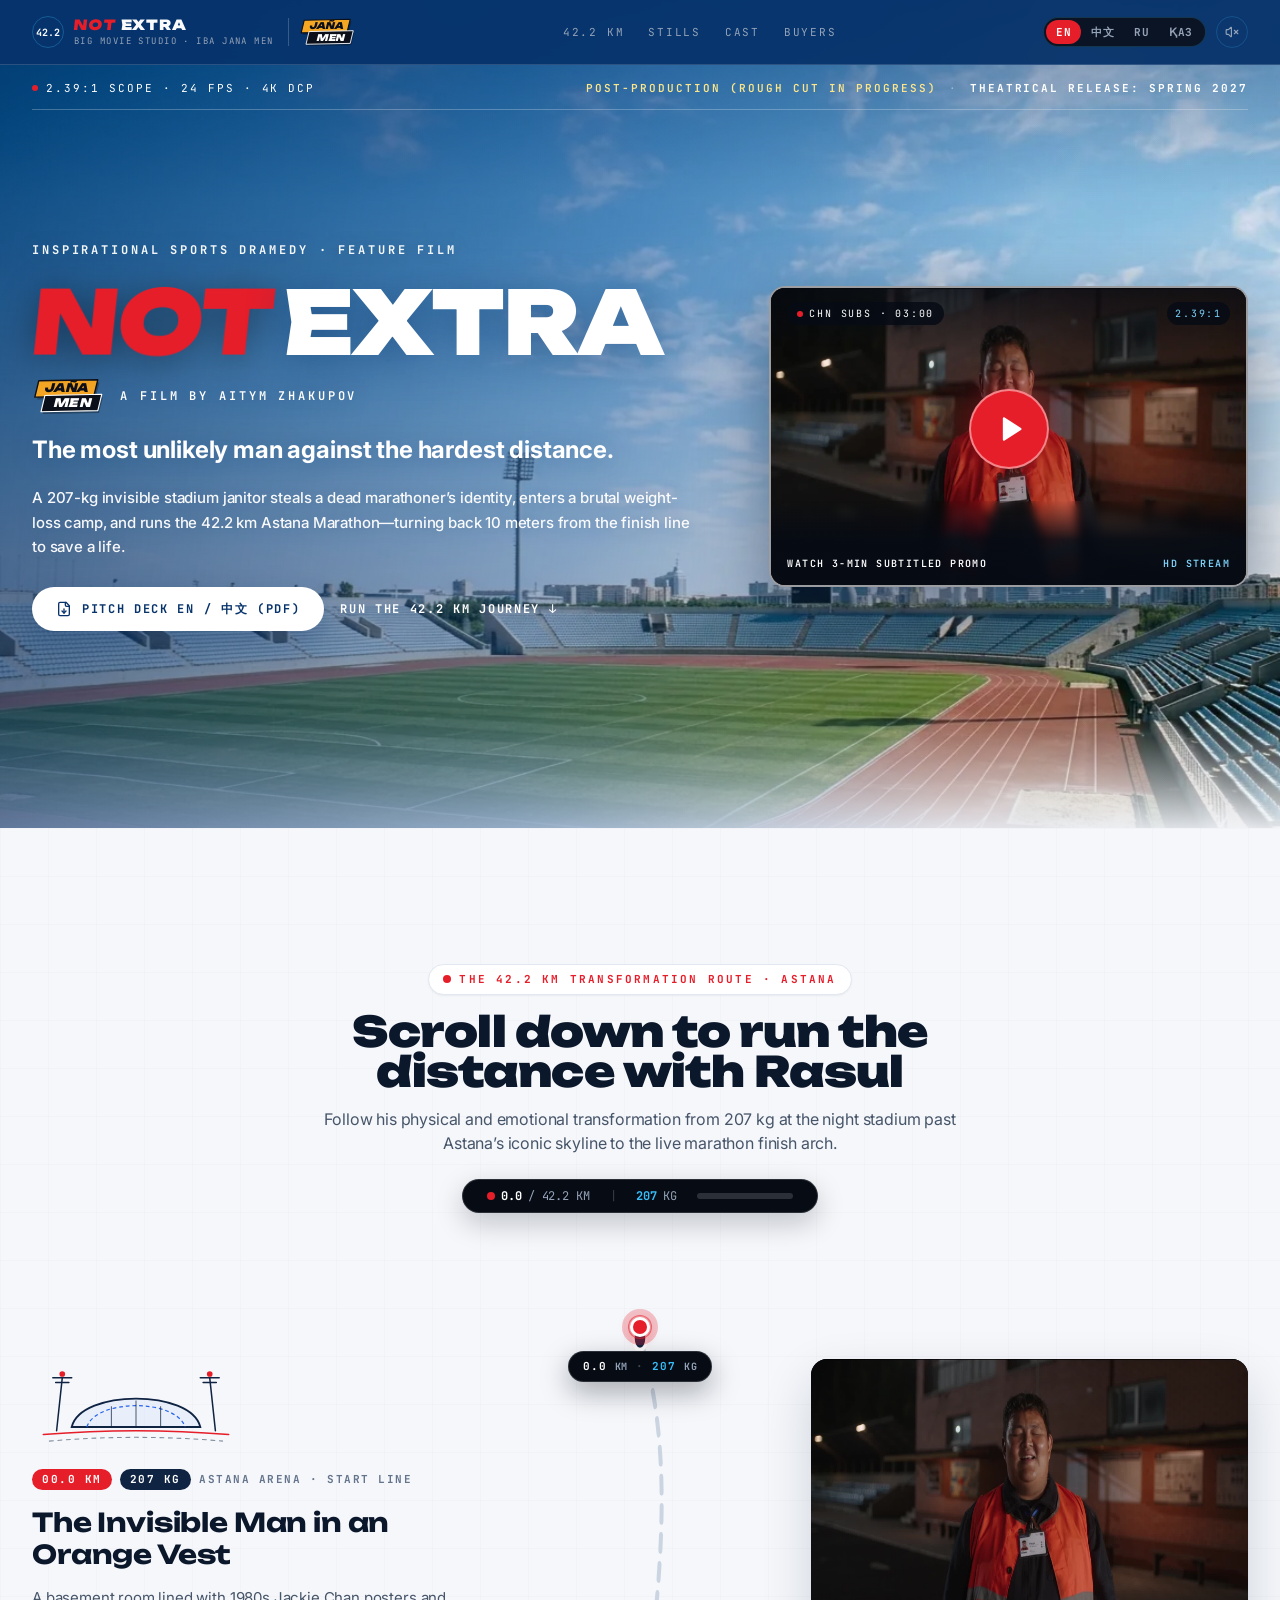
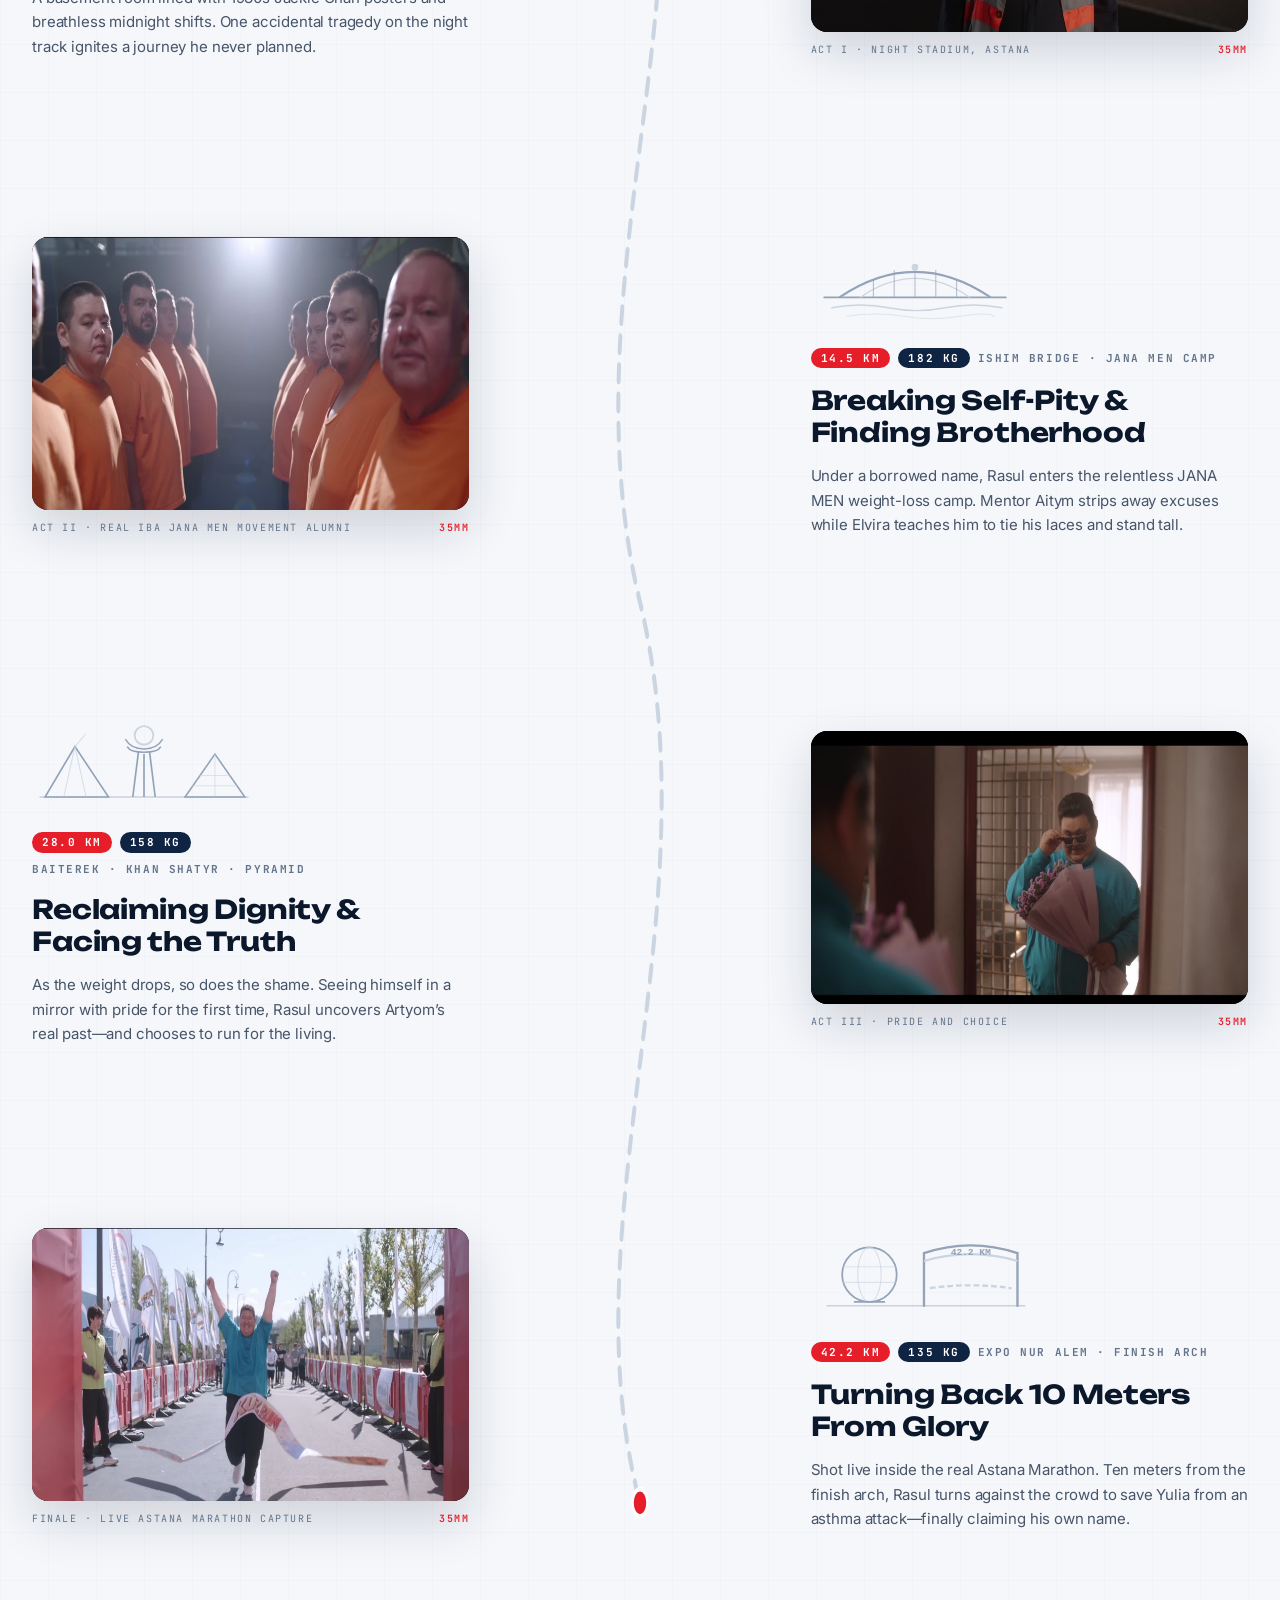
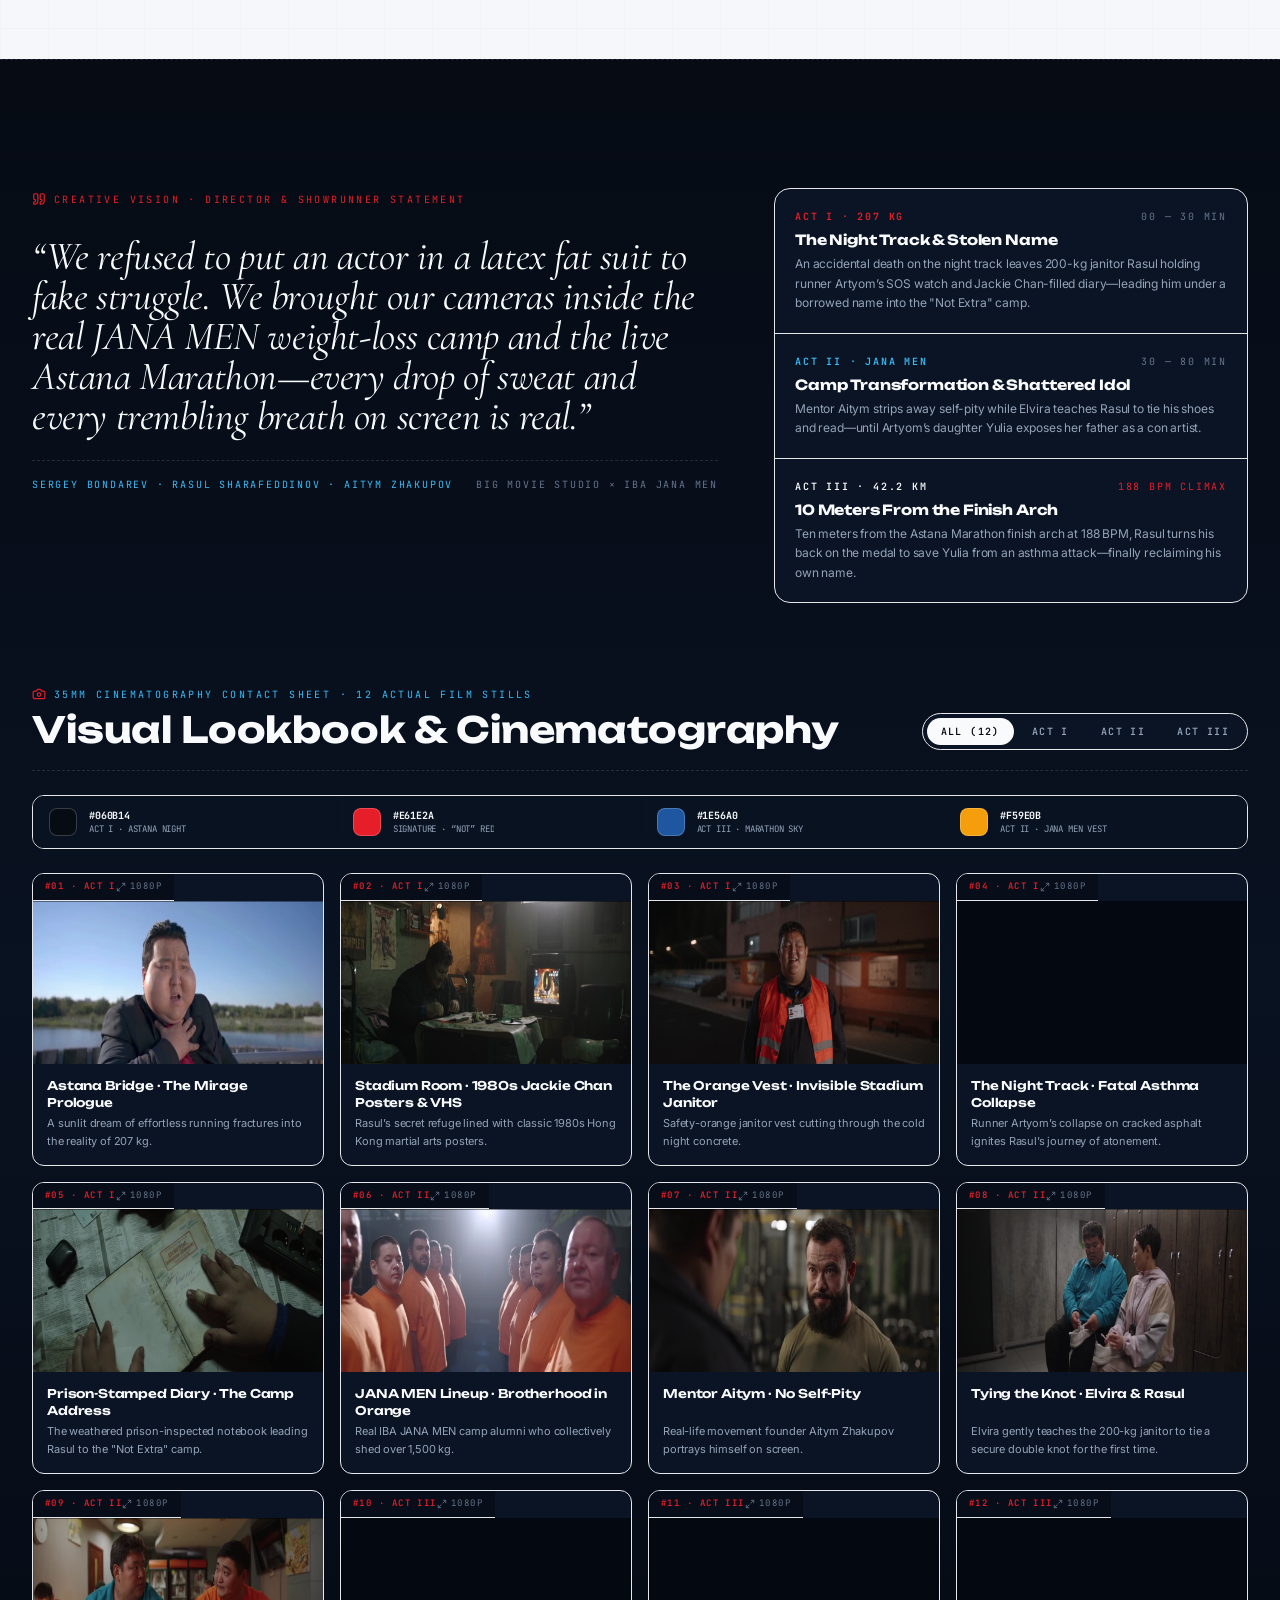
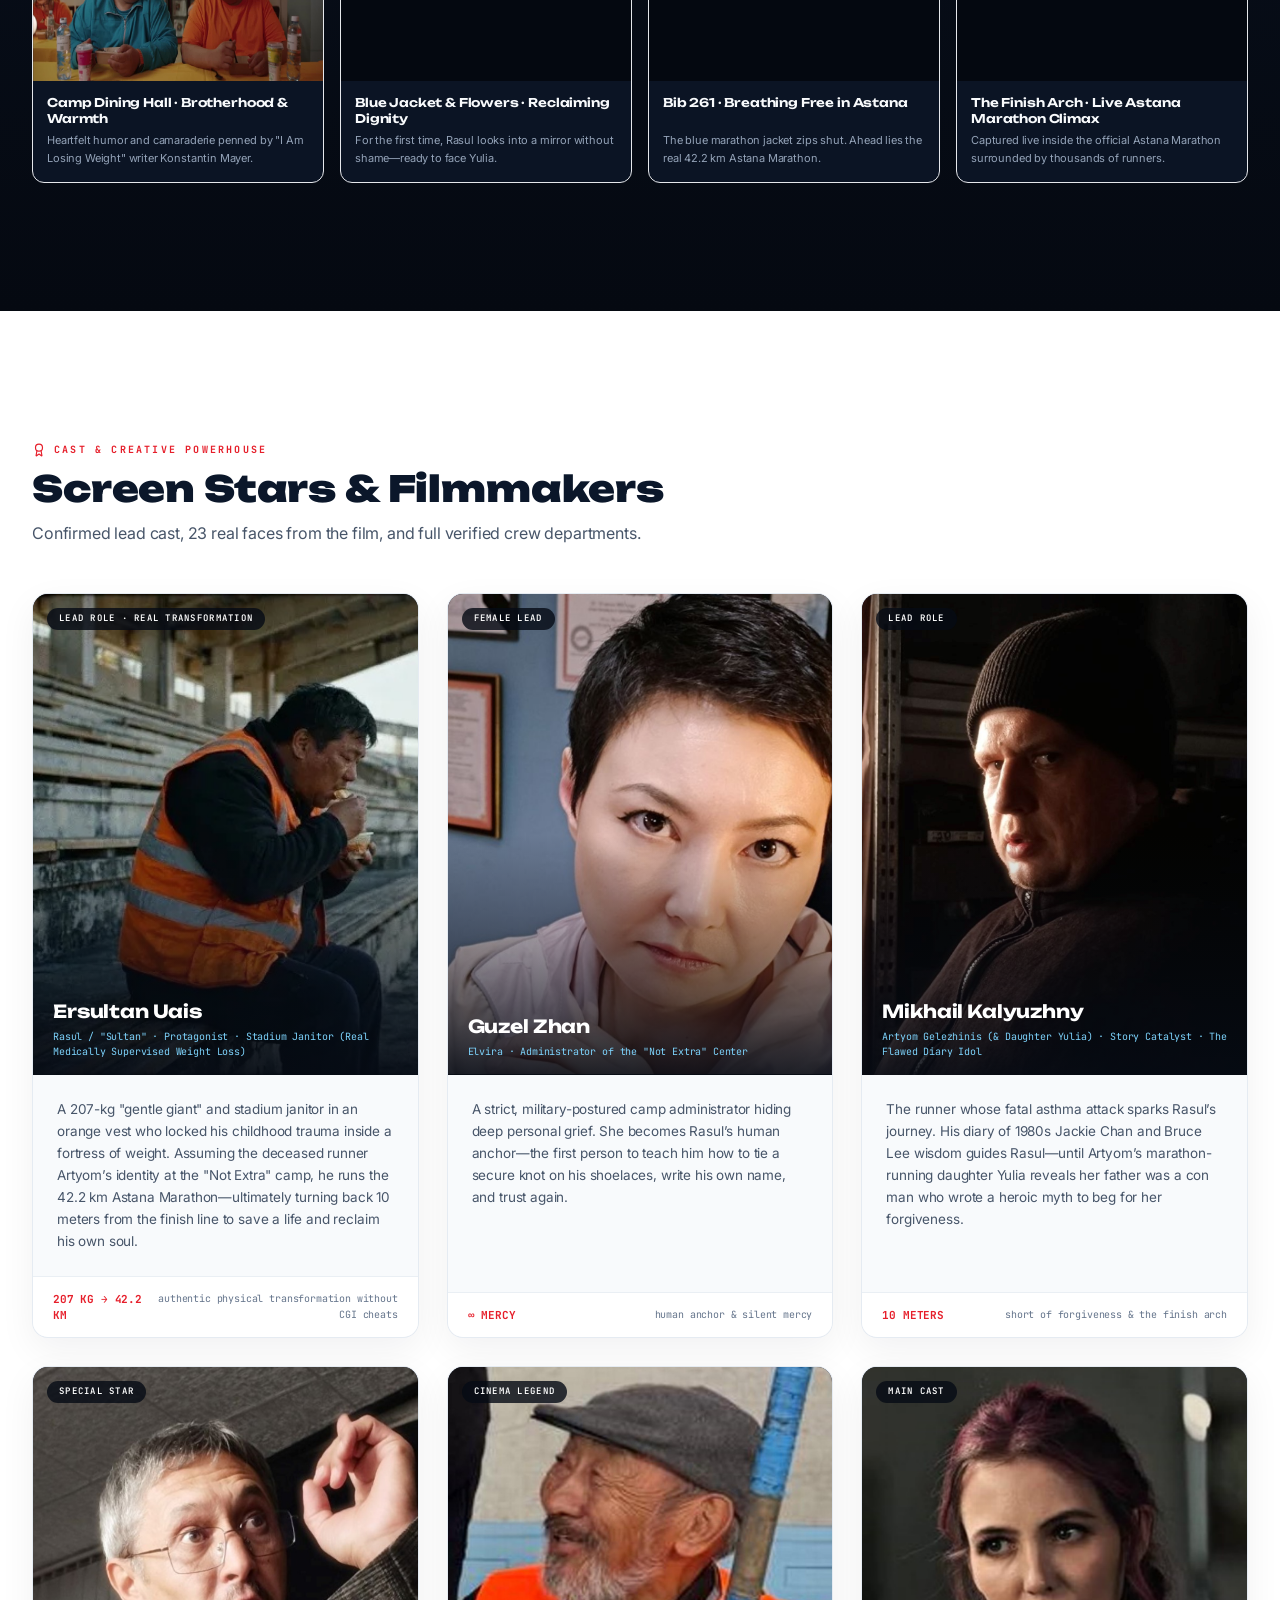
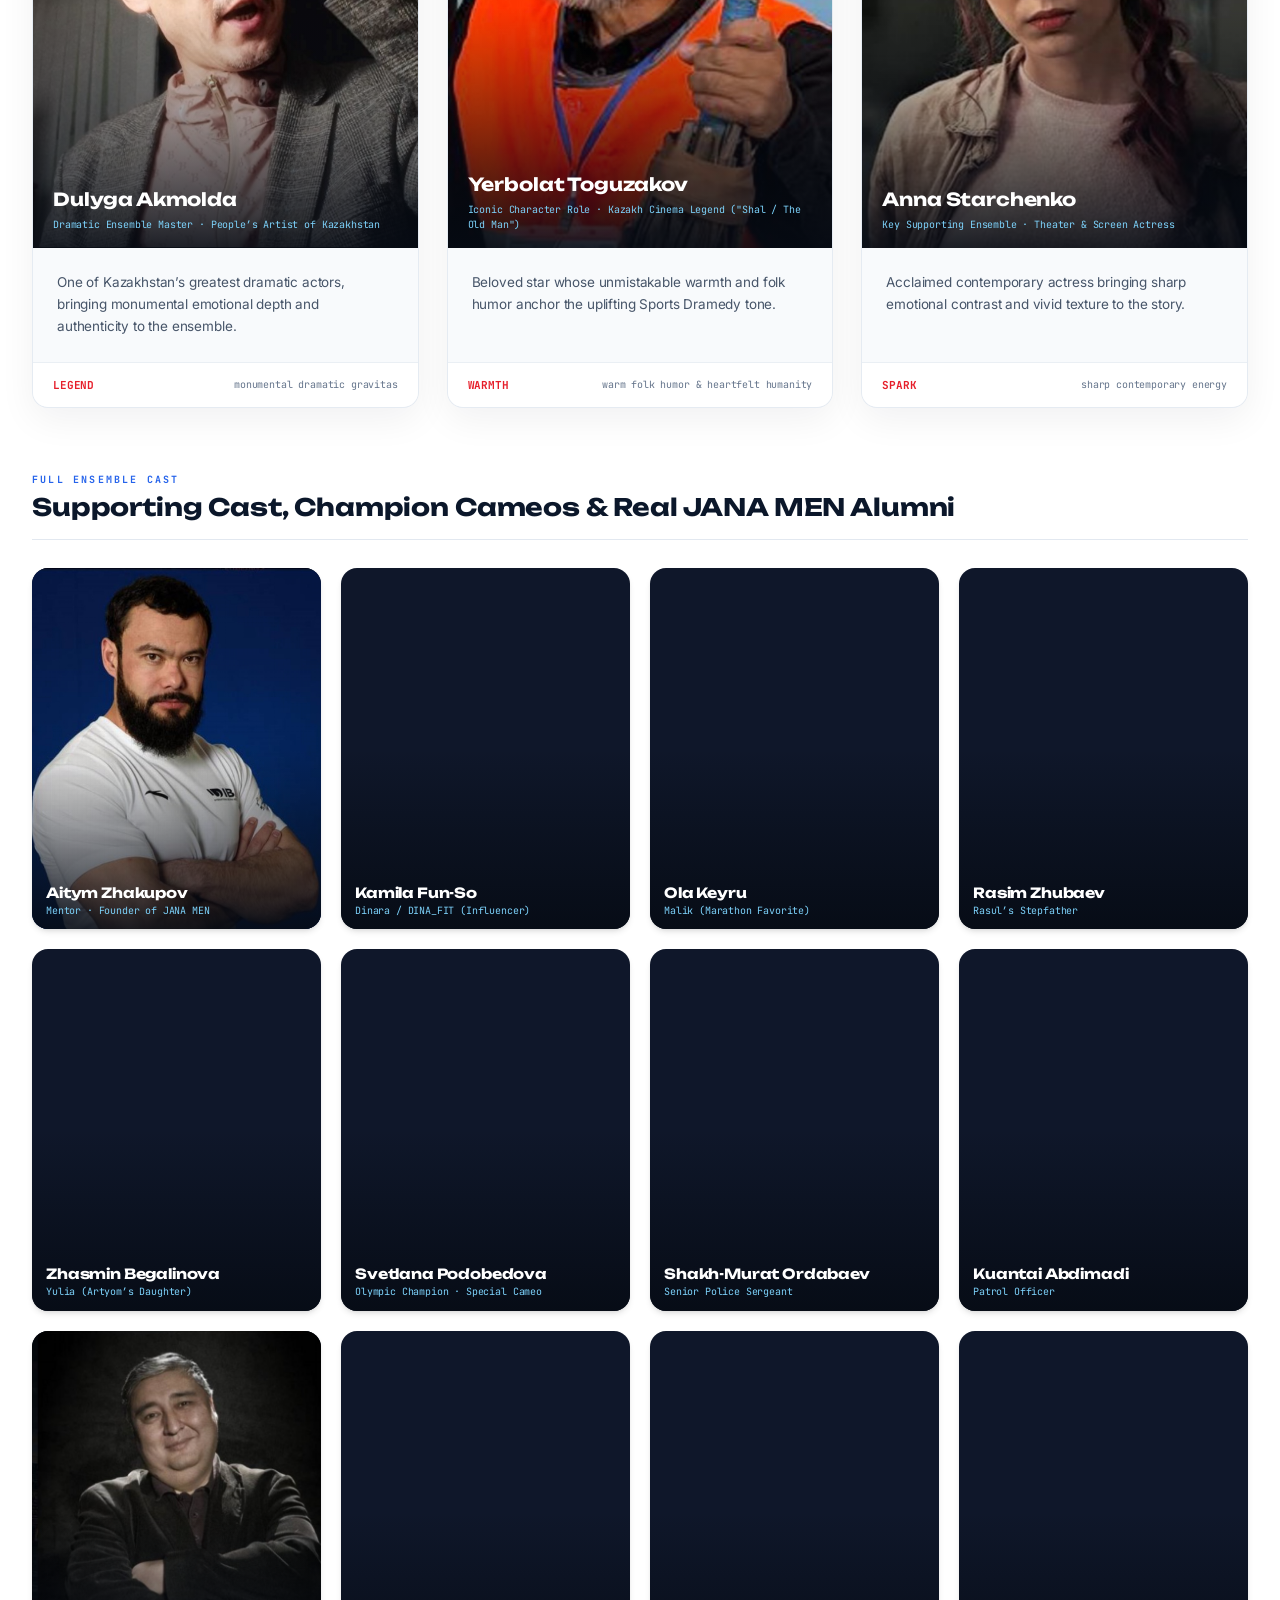
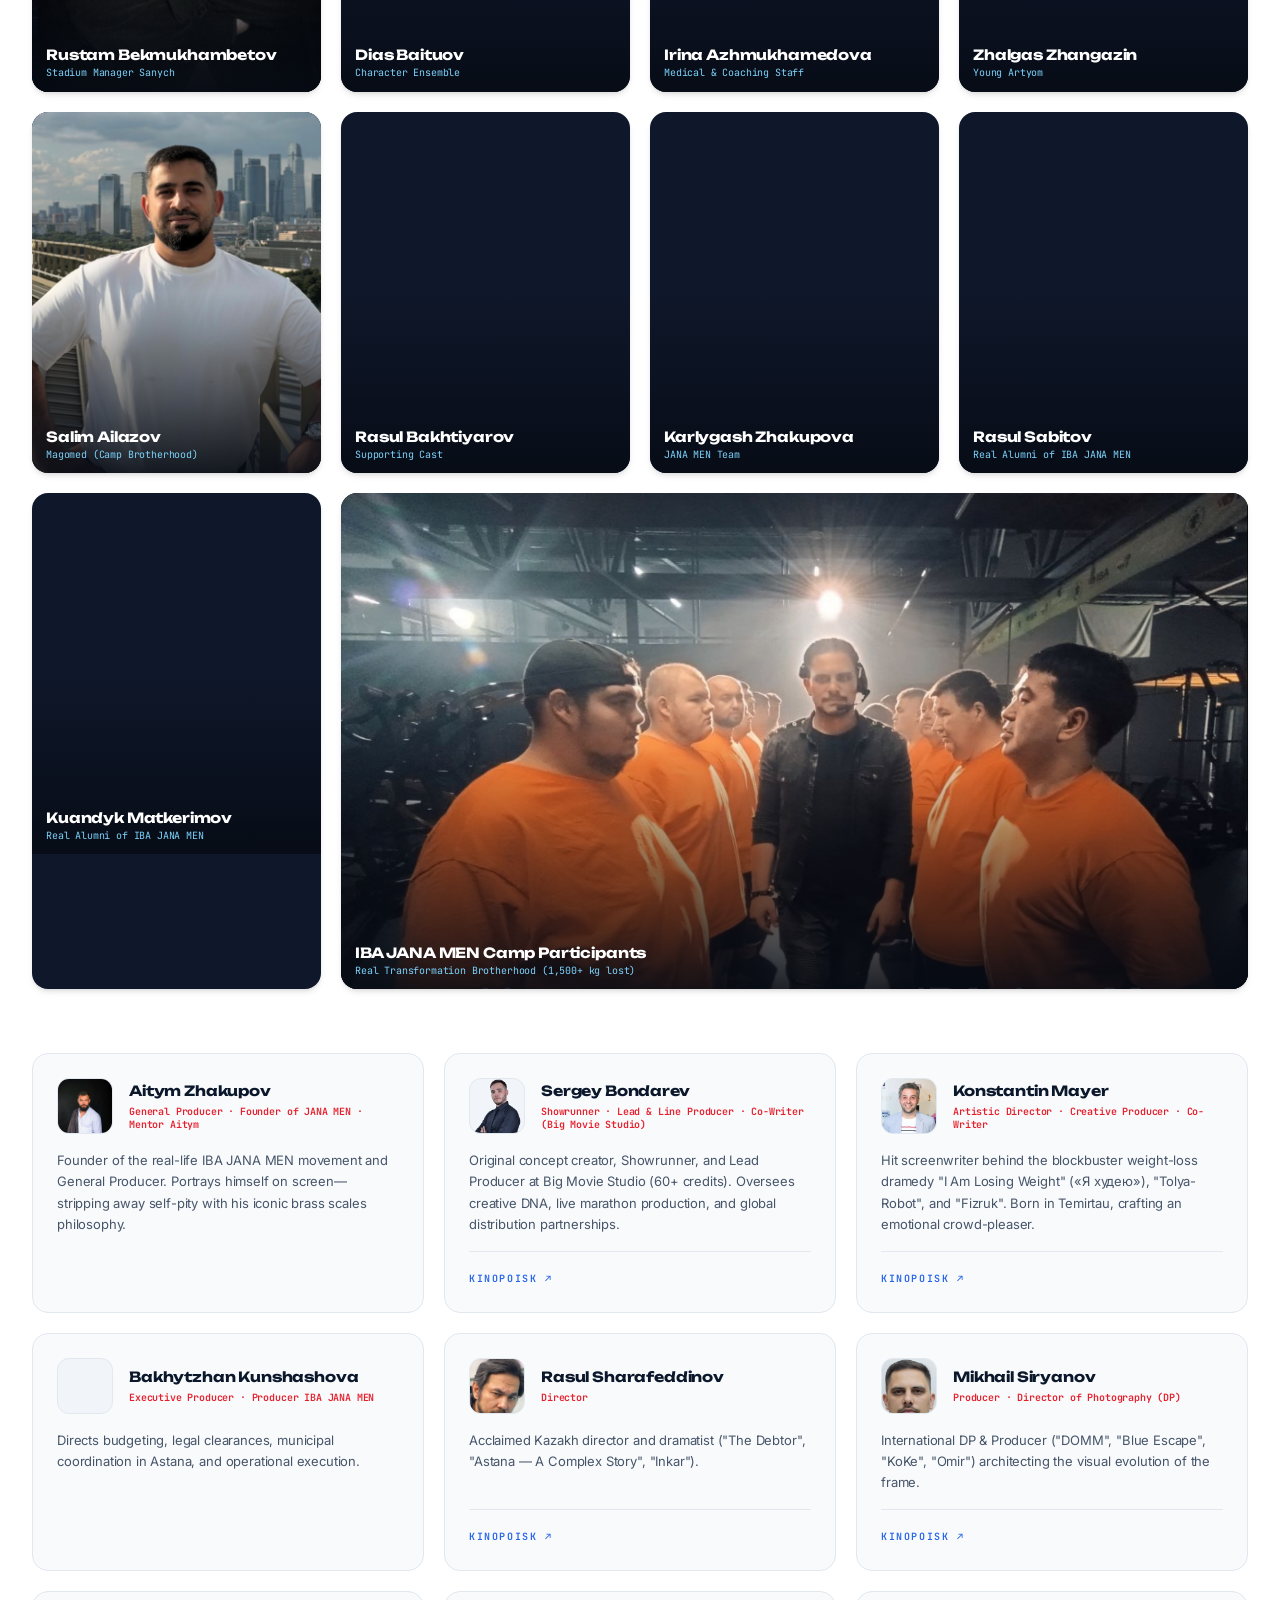
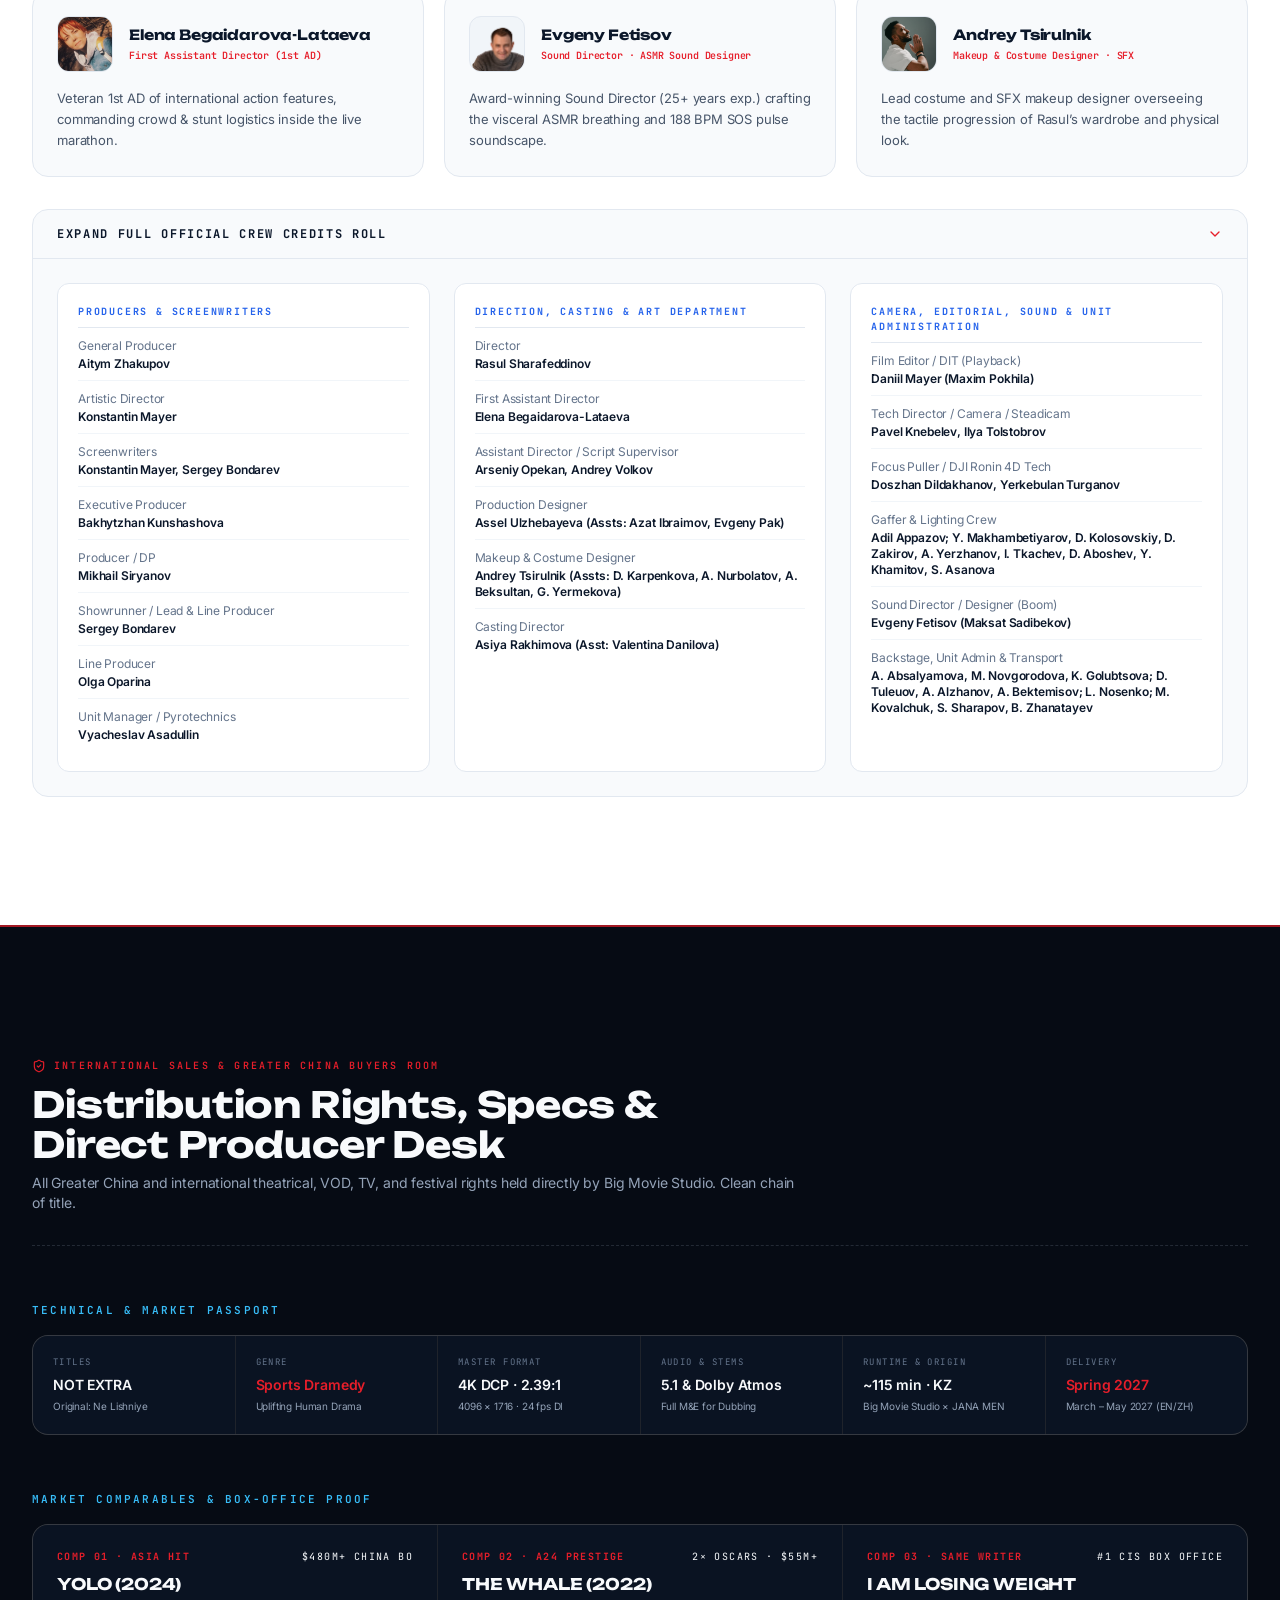
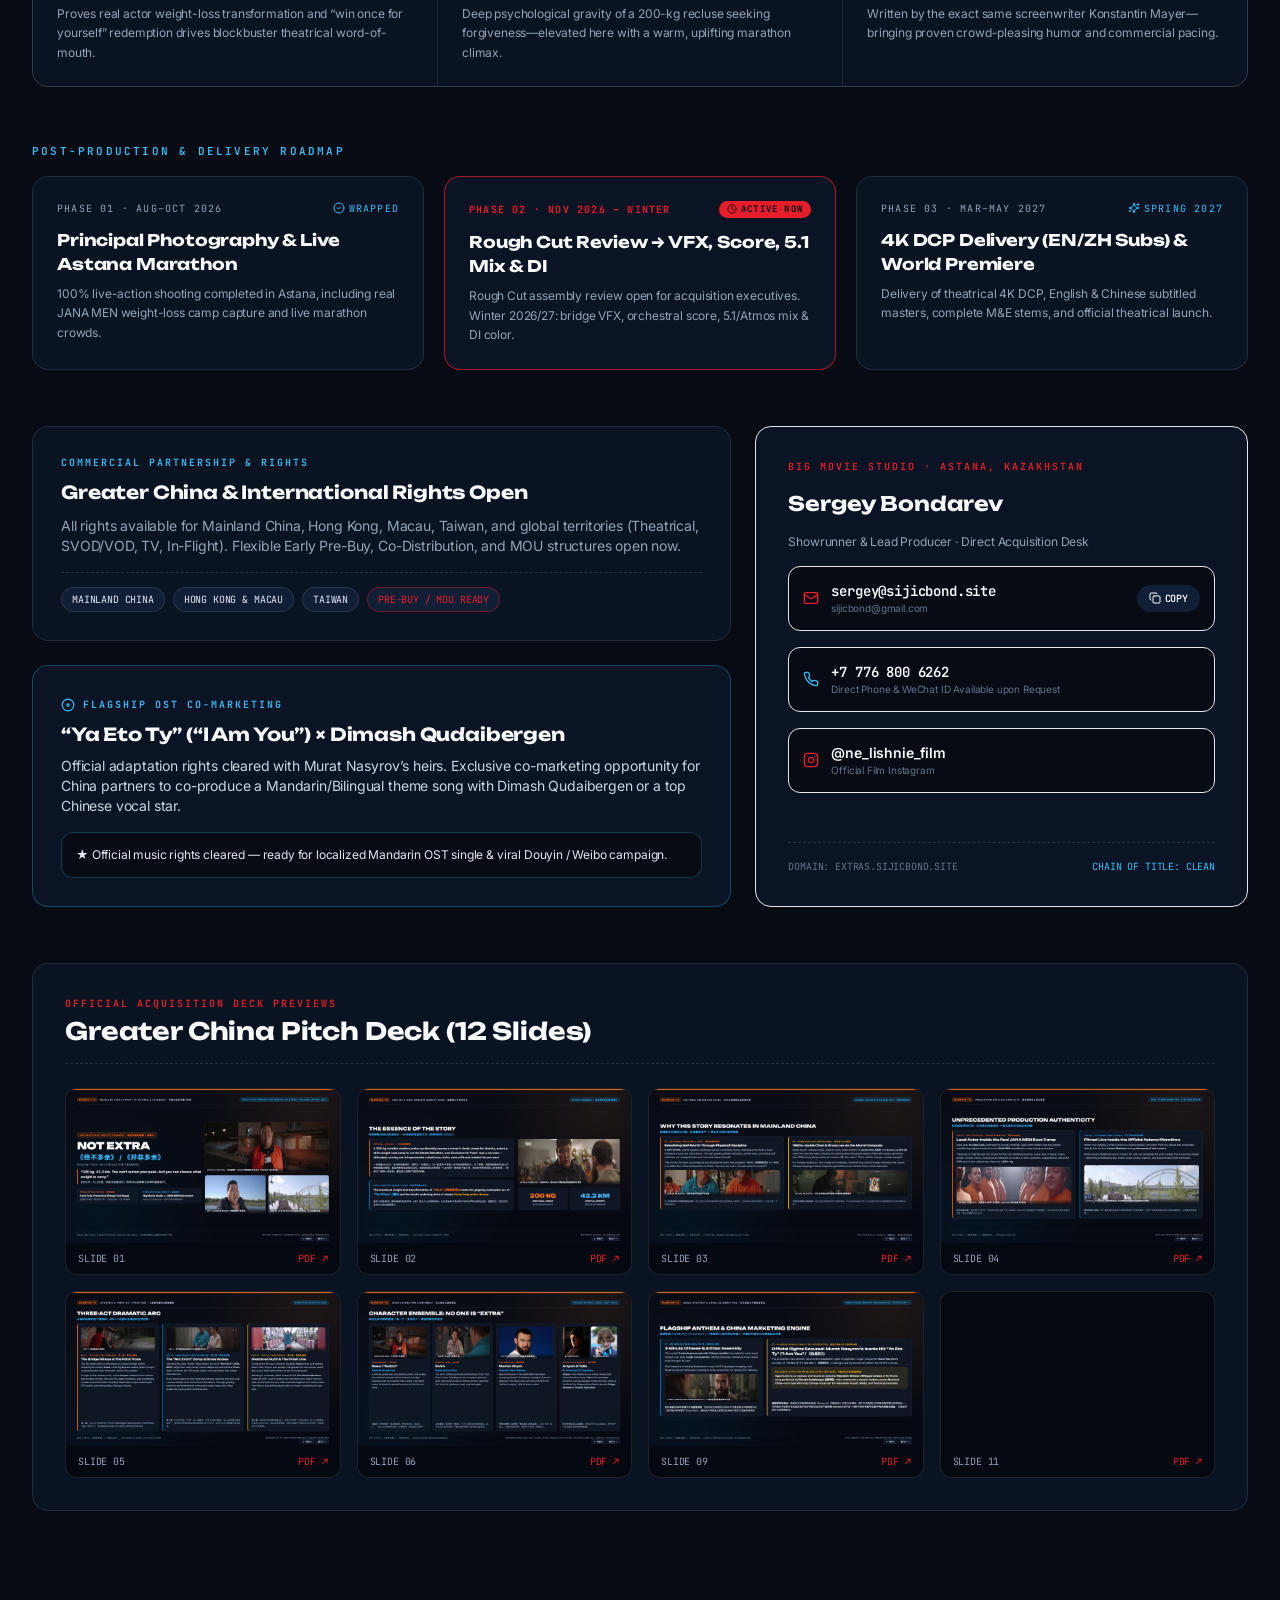
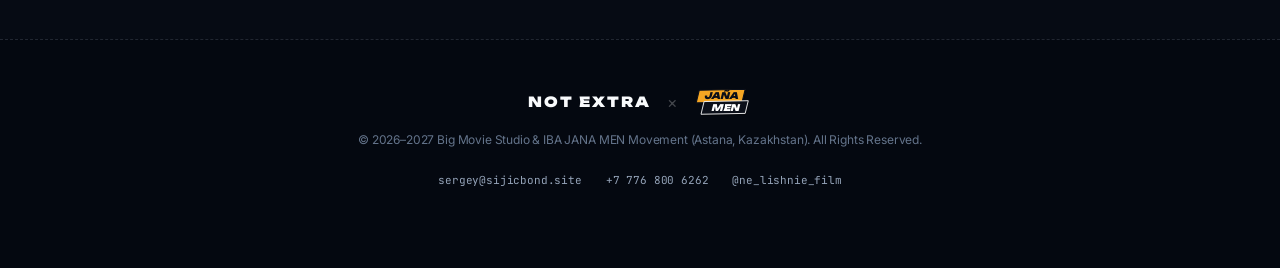
==== commit 61973c49: "feat(brand): replace RU title typography with original brushed/cracked NE LISHNIE logo" ====
--- a/index.html
+++ b/index.html
@@ -20,8 +20,8 @@
     <link rel="preconnect" href="https://fonts.googleapis.com" />
     <link rel="preconnect" href="https://fonts.gstatic.com" crossorigin />
     <link href="https://fonts.googleapis.com/css2?family=Cormorant+Garamond:ital,wght@0,500;0,600;1,500;1,600;1,700&family=Inter:wght@300;400;500;600;700&family=JetBrains+Mono:wght@400;500;600;700&family=Noto+Sans+SC:wght@400;500;700;900&family=Unbounded:wght@500;600;700;800;900&display=swap" rel="stylesheet" />
-    <script type="module" crossorigin src="./assets/index-DM8Xypeh.js"></script>
-    <link rel="stylesheet" crossorigin href="./assets/index-Dh1PYVxA.css">
+    <script type="module" crossorigin src="./assets/index-BQo8tmiv.js"></script>
+    <link rel="stylesheet" crossorigin href="./assets/index-kx8hyd8w.css">
   </head>
   <body class="bg-[#060B14] text-[#F8FAFC] antialiased selection:bg-[#E61E2A] selection:text-white overflow-x-clip">
     <div id="root"></div>
--- a/assets/index-kx8hyd8w.css
+++ b/assets/index-kx8hyd8w.css
@@ -0,0 +1 @@
+*,:before,:after{--tw-border-spacing-x: 0;--tw-border-spacing-y: 0;--tw-translate-x: 0;--tw-translate-y: 0;--tw-rotate: 0;--tw-skew-x: 0;--tw-skew-y: 0;--tw-scale-x: 1;--tw-scale-y: 1;--tw-pan-x: ;--tw-pan-y: ;--tw-pinch-zoom: ;--tw-scroll-snap-strictness: proximity;--tw-gradient-from-position: ;--tw-gradient-via-position: ;--tw-gradient-to-position: ;--tw-ordinal: ;--tw-slashed-zero: ;--tw-numeric-figure: ;--tw-numeric-spacing: ;--tw-numeric-fraction: ;--tw-ring-inset: ;--tw-ring-offset-width: 0px;--tw-ring-offset-color: #fff;--tw-ring-color: rgb(59 130 246 / .5);--tw-ring-offset-shadow: 0 0 #0000;--tw-ring-shadow: 0 0 #0000;--tw-shadow: 0 0 #0000;--tw-shadow-colored: 0 0 #0000;--tw-blur: ;--tw-brightness: ;--tw-contrast: ;--tw-grayscale: ;--tw-hue-rotate: ;--tw-invert: ;--tw-saturate: ;--tw-sepia: ;--tw-drop-shadow: ;--tw-backdrop-blur: ;--tw-backdrop-brightness: ;--tw-backdrop-contrast: ;--tw-backdrop-grayscale: ;--tw-backdrop-hue-rotate: ;--tw-backdrop-invert: ;--tw-backdrop-opacity: ;--tw-backdrop-saturate: ;--tw-backdrop-sepia: ;--tw-contain-size: ;--tw-contain-layout: ;--tw-contain-paint: ;--tw-contain-style: }::backdrop{--tw-border-spacing-x: 0;--tw-border-spacing-y: 0;--tw-translate-x: 0;--tw-translate-y: 0;--tw-rotate: 0;--tw-skew-x: 0;--tw-skew-y: 0;--tw-scale-x: 1;--tw-scale-y: 1;--tw-pan-x: ;--tw-pan-y: ;--tw-pinch-zoom: ;--tw-scroll-snap-strictness: proximity;--tw-gradient-from-position: ;--tw-gradient-via-position: ;--tw-gradient-to-position: ;--tw-ordinal: ;--tw-slashed-zero: ;--tw-numeric-figure: ;--tw-numeric-spacing: ;--tw-numeric-fraction: ;--tw-ring-inset: ;--tw-ring-offset-width: 0px;--tw-ring-offset-color: #fff;--tw-ring-color: rgb(59 130 246 / .5);--tw-ring-offset-shadow: 0 0 #0000;--tw-ring-shadow: 0 0 #0000;--tw-shadow: 0 0 #0000;--tw-shadow-colored: 0 0 #0000;--tw-blur: ;--tw-brightness: ;--tw-contrast: ;--tw-grayscale: ;--tw-hue-rotate: ;--tw-invert: ;--tw-saturate: ;--tw-sepia: ;--tw-drop-shadow: ;--tw-backdrop-blur: ;--tw-backdrop-brightness: ;--tw-backdrop-contrast: ;--tw-backdrop-grayscale: ;--tw-backdrop-hue-rotate: ;--tw-backdrop-invert: ;--tw-backdrop-opacity: ;--tw-backdrop-saturate: ;--tw-backdrop-sepia: ;--tw-contain-size: ;--tw-contain-layout: ;--tw-contain-paint: ;--tw-contain-style: }*,:before,:after{box-sizing:border-box;border-width:0;border-style:solid;border-color:#e5e7eb}:before,:after{--tw-content: ""}html,:host{line-height:1.5;-webkit-text-size-adjust:100%;-moz-tab-size:4;-o-tab-size:4;tab-size:4;font-family:Inter,system-ui,sans-serif;font-feature-settings:normal;font-variation-settings:normal;-webkit-tap-highlight-color:transparent}body{margin:0;line-height:inherit}hr{height:0;color:inherit;border-top-width:1px}abbr:where([title]){-webkit-text-decoration:underline dotted;text-decoration:underline dotted}h1,h2,h3,h4,h5,h6{font-size:inherit;font-weight:inherit}a{color:inherit;text-decoration:inherit}b,strong{font-weight:bolder}code,kbd,samp,pre{font-family:ui-monospace,SFMono-Regular,Menlo,Monaco,Consolas,Liberation Mono,Courier New,monospace;font-feature-settings:normal;font-variation-settings:normal;font-size:1em}small{font-size:80%}sub,sup{font-size:75%;line-height:0;position:relative;vertical-align:baseline}sub{bottom:-.25em}sup{top:-.5em}table{text-indent:0;border-color:inherit;border-collapse:collapse}button,input,optgroup,select,textarea{font-family:inherit;font-feature-settings:inherit;font-variation-settings:inherit;font-size:100%;font-weight:inherit;line-height:inherit;letter-spacing:inherit;color:inherit;margin:0;padding:0}button,select{text-transform:none}button,input:where([type=button]),input:where([type=reset]),input:where([type=submit]){-webkit-appearance:button;background-color:transparent;background-image:none}:-moz-focusring{outline:auto}:-moz-ui-invalid{box-shadow:none}progress{vertical-align:baseline}::-webkit-inner-spin-button,::-webkit-outer-spin-button{height:auto}[type=search]{-webkit-appearance:textfield;outline-offset:-2px}::-webkit-search-decoration{-webkit-appearance:none}::-webkit-file-upload-button{-webkit-appearance:button;font:inherit}summary{display:list-item}blockquote,dl,dd,h1,h2,h3,h4,h5,h6,hr,figure,p,pre{margin:0}fieldset{margin:0;padding:0}legend{padding:0}ol,ul,menu{list-style:none;margin:0;padding:0}dialog{padding:0}textarea{resize:vertical}input::-moz-placeholder,textarea::-moz-placeholder{opacity:1;color:#9ca3af}input::placeholder,textarea::placeholder{opacity:1;color:#9ca3af}button,[role=button]{cursor:pointer}:disabled{cursor:default}img,svg,video,canvas,audio,iframe,embed,object{display:block;vertical-align:middle}img,video{max-width:100%;height:auto}[hidden]:where(:not([hidden=until-found])){display:none}html{scroll-padding-top:96px}body{background-color:var(--bg-void);color:var(--ink-white);font-family:Inter,Noto Sans SC,system-ui,-apple-system,sans-serif;letter-spacing:-.01em}.sr-only{position:absolute;width:1px;height:1px;padding:0;margin:-1px;overflow:hidden;clip:rect(0,0,0,0);white-space:nowrap;border-width:0}.pointer-events-none{pointer-events:none}.invisible{visibility:hidden}.collapse{visibility:collapse}.fixed{position:fixed}.absolute{position:absolute}.relative{position:relative}.sticky{position:sticky}.inset-0{top:0;right:0;bottom:0;left:0}.inset-x-0{left:0;right:0}.bottom-0{bottom:0}.bottom-3{bottom:.75rem}.bottom-3\.5{bottom:.875rem}.bottom-4{bottom:1rem}.left-0{left:0}.left-1\.5{left:.375rem}.left-1\/2{left:50%}.left-3{left:.75rem}.left-3\.5{left:.875rem}.left-4{left:1rem}.left-5{left:1.25rem}.left-6{left:1.5rem}.right-0{right:0}.right-3{right:.75rem}.right-3\.5{right:.875rem}.right-4{right:1rem}.right-5{right:1.25rem}.top-0{top:0}.top-1\/2{top:50%}.top-3\.5{top:.875rem}.top-4{top:1rem}.top-\[44vh\]{top:44vh}.top-\[46vh\]{top:46vh}.z-10{z-index:10}.z-20{z-index:20}.z-50{z-index:50}.z-\[5\]{z-index:5}.col-span-2{grid-column:span 2 / span 2}.mx-1{margin-left:.25rem;margin-right:.25rem}.mx-auto{margin-left:auto;margin-right:auto}.my-auto{margin-top:auto;margin-bottom:auto}.-ml-1\.5{margin-left:-.375rem}.mb-0\.5{margin-bottom:.125rem}.mb-1{margin-bottom:.25rem}.mb-1\.5{margin-bottom:.375rem}.mb-12{margin-bottom:3rem}.mb-16{margin-bottom:4rem}.mb-2{margin-bottom:.5rem}.mb-2\.5{margin-bottom:.625rem}.mb-3{margin-bottom:.75rem}.mb-4{margin-bottom:1rem}.mb-5{margin-bottom:1.25rem}.mb-6{margin-bottom:1.5rem}.mb-7{margin-bottom:1.75rem}.mb-8{margin-bottom:2rem}.ml-1{margin-left:.25rem}.ml-3{margin-left:.75rem}.mr-1{margin-right:.25rem}.mr-3{margin-right:.75rem}.mt-0\.5{margin-top:.125rem}.mt-1{margin-top:.25rem}.mt-1\.5{margin-top:.375rem}.mt-2\.5{margin-top:.625rem}.mt-3{margin-top:.75rem}.mt-4{margin-top:1rem}.mt-6{margin-top:1.5rem}.line-clamp-2{overflow:hidden;display:-webkit-box;-webkit-box-orient:vertical;-webkit-line-clamp:2}.block{display:block}.inline-block{display:inline-block}.flex{display:flex}.inline-flex{display:inline-flex}.grid{display:grid}.hidden{display:none}.aspect-\[16\/10\]{aspect-ratio:16/10}.aspect-\[4\/5\]{aspect-ratio:4/5}.aspect-video{aspect-ratio:16 / 9}.h-1\.5{height:.375rem}.h-10{height:2.5rem}.h-12{height:3rem}.h-14{height:3.5rem}.h-16{height:4rem}.h-2{height:.5rem}.h-2\.5{height:.625rem}.h-3{height:.75rem}.h-3\.5{height:.875rem}.h-4{height:1rem}.h-5{height:1.25rem}.h-6{height:1.5rem}.h-7{height:1.75rem}.h-8{height:2rem}.h-9{height:2.25rem}.h-\[84px\]{height:84px}.h-\[92px\]{height:92px}.h-auto{height:auto}.h-fit{height:-moz-fit-content;height:fit-content}.h-full{height:100%}.min-h-\[240px\]{min-height:240px}.min-h-\[290px\]{min-height:290px}.min-h-\[92vh\]{min-height:92vh}.min-h-screen{min-height:100vh}.w-0\.5{width:.125rem}.w-1{width:.25rem}.w-1\.5{width:.375rem}.w-10{width:2.5rem}.w-12{width:3rem}.w-14{width:3.5rem}.w-16{width:4rem}.w-2{width:.5rem}.w-2\.5{width:.625rem}.w-24{width:6rem}.w-3{width:.75rem}.w-3\.5{width:.875rem}.w-4{width:1rem}.w-40{width:10rem}.w-44{width:11rem}.w-48{width:12rem}.w-5{width:1.25rem}.w-6{width:1.5rem}.w-7{width:1.75rem}.w-8{width:2rem}.w-9{width:2.25rem}.w-\[200px\]{width:200px}.w-auto{width:auto}.w-full{width:100%}.min-w-0{min-width:0px}.max-w-2xl{max-width:42rem}.max-w-3xl{max-width:48rem}.max-w-5xl{max-width:64rem}.max-w-\[1320px\]{max-width:1320px}.max-w-\[1340px\]{max-width:1340px}.max-w-\[1380px\]{max-width:1380px}.max-w-full{max-width:100%}.max-w-md{max-width:28rem}.flex-1{flex:1 1 0%}.flex-shrink-0{flex-shrink:0}.-translate-x-1\/2{--tw-translate-x: -50%;transform:translate(var(--tw-translate-x),var(--tw-translate-y)) rotate(var(--tw-rotate)) skew(var(--tw-skew-x)) skewY(var(--tw-skew-y)) scaleX(var(--tw-scale-x)) scaleY(var(--tw-scale-y))}.-translate-y-1\/2{--tw-translate-y: -50%;transform:translate(var(--tw-translate-x),var(--tw-translate-y)) rotate(var(--tw-rotate)) skew(var(--tw-skew-x)) skewY(var(--tw-skew-y)) scaleX(var(--tw-scale-x)) scaleY(var(--tw-scale-y))}.-skew-x-6{--tw-skew-x: -6deg;transform:translate(var(--tw-translate-x),var(--tw-translate-y)) rotate(var(--tw-rotate)) skew(var(--tw-skew-x)) skewY(var(--tw-skew-y)) scaleX(var(--tw-scale-x)) scaleY(var(--tw-scale-y))}.transform{transform:translate(var(--tw-translate-x),var(--tw-translate-y)) rotate(var(--tw-rotate)) skew(var(--tw-skew-x)) skewY(var(--tw-skew-y)) scaleX(var(--tw-scale-x)) scaleY(var(--tw-scale-y))}@keyframes ping{75%,to{transform:scale(2);opacity:0}}.animate-ping{animation:ping 1s cubic-bezier(0,0,.2,1) infinite}.cursor-crosshair{cursor:crosshair}.select-none{-webkit-user-select:none;-moz-user-select:none;user-select:none}.resize{resize:both}.scroll-mt-24{scroll-margin-top:6rem}.grid-cols-1{grid-template-columns:repeat(1,minmax(0,1fr))}.grid-cols-2{grid-template-columns:repeat(2,minmax(0,1fr))}.flex-col{flex-direction:column}.flex-wrap{flex-wrap:wrap}.items-start{align-items:flex-start}.items-center{align-items:center}.items-stretch{align-items:stretch}.justify-center{justify-content:center}.justify-between{justify-content:space-between}.gap-1{gap:.25rem}.gap-1\.5{gap:.375rem}.gap-10{gap:2.5rem}.gap-2{gap:.5rem}.gap-2\.5{gap:.625rem}.gap-3{gap:.75rem}.gap-3\.5{gap:.875rem}.gap-4{gap:1rem}.gap-5{gap:1.25rem}.gap-6{gap:1.5rem}.gap-7{gap:1.75rem}.gap-8{gap:2rem}.gap-px{gap:1px}.gap-x-6{-moz-column-gap:1.5rem;column-gap:1.5rem}.gap-y-2{row-gap:.5rem}.space-y-14>:not([hidden])~:not([hidden]){--tw-space-y-reverse: 0;margin-top:calc(3.5rem * calc(1 - var(--tw-space-y-reverse)));margin-bottom:calc(3.5rem * var(--tw-space-y-reverse))}.space-y-2>:not([hidden])~:not([hidden]){--tw-space-y-reverse: 0;margin-top:calc(.5rem * calc(1 - var(--tw-space-y-reverse)));margin-bottom:calc(.5rem * var(--tw-space-y-reverse))}.space-y-2\.5>:not([hidden])~:not([hidden]){--tw-space-y-reverse: 0;margin-top:calc(.625rem * calc(1 - var(--tw-space-y-reverse)));margin-bottom:calc(.625rem * var(--tw-space-y-reverse))}.space-y-20>:not([hidden])~:not([hidden]){--tw-space-y-reverse: 0;margin-top:calc(5rem * calc(1 - var(--tw-space-y-reverse)));margin-bottom:calc(5rem * var(--tw-space-y-reverse))}.space-y-3>:not([hidden])~:not([hidden]){--tw-space-y-reverse: 0;margin-top:calc(.75rem * calc(1 - var(--tw-space-y-reverse)));margin-bottom:calc(.75rem * var(--tw-space-y-reverse))}.space-y-4>:not([hidden])~:not([hidden]){--tw-space-y-reverse: 0;margin-top:calc(1rem * calc(1 - var(--tw-space-y-reverse)));margin-bottom:calc(1rem * var(--tw-space-y-reverse))}.space-y-5>:not([hidden])~:not([hidden]){--tw-space-y-reverse: 0;margin-top:calc(1.25rem * calc(1 - var(--tw-space-y-reverse)));margin-bottom:calc(1.25rem * var(--tw-space-y-reverse))}.space-y-6>:not([hidden])~:not([hidden]){--tw-space-y-reverse: 0;margin-top:calc(1.5rem * calc(1 - var(--tw-space-y-reverse)));margin-bottom:calc(1.5rem * var(--tw-space-y-reverse))}.divide-y>:not([hidden])~:not([hidden]){--tw-divide-y-reverse: 0;border-top-width:calc(1px * calc(1 - var(--tw-divide-y-reverse)));border-bottom-width:calc(1px * var(--tw-divide-y-reverse))}.self-start{align-self:flex-start}.overflow-hidden{overflow:hidden}.overflow-visible{overflow:visible}.overflow-x-clip{overflow-x:clip}.scroll-smooth{scroll-behavior:smooth}.truncate{overflow:hidden;text-overflow:ellipsis;white-space:nowrap}.whitespace-nowrap{white-space:nowrap}.rounded-2xl{border-radius:1rem}.rounded-full{border-radius:9999px}.rounded-lg{border-radius:.5rem}.rounded-md{border-radius:.375rem}.rounded-xl{border-radius:.75rem}.border{border-width:1px}.border-2{border-width:2px}.border-b{border-bottom-width:1px}.border-l{border-left-width:1px}.border-t{border-top-width:1px}.border-t-2{border-top-width:2px}.border-\[\#07C160\]\/45{border-color:#07c16073}.border-\[\#38BDF8\]\/20{border-color:#38bdf833}.border-\[\#38BDF8\]\/25{border-color:#38bdf840}.border-\[\#38BDF8\]\/30{border-color:#38bdf84d}.border-\[\#E61E2A\]{--tw-border-opacity: 1;border-color:rgb(230 30 42 / var(--tw-border-opacity, 1))}.border-\[\#E61E2A\]\/45{border-color:#e61e2a73}.border-\[\#E61E2A\]\/70{border-color:#e61e2ab3}.border-\[\#E61E2A\]\/85{border-color:#e61e2ad9}.border-\[\#F8FAFC\]\/10{border-color:#f8fafc1a}.border-slate-100{--tw-border-opacity: 1;border-color:rgb(241 245 249 / var(--tw-border-opacity, 1))}.border-slate-200{--tw-border-opacity: 1;border-color:rgb(226 232 240 / var(--tw-border-opacity, 1))}.border-slate-200\/70{border-color:#e2e8f0b3}.border-slate-200\/80{border-color:#e2e8f0cc}.border-white\/10{border-color:#ffffff1a}.border-white\/15{border-color:#ffffff26}.border-white\/20{border-color:#fff3}.border-white\/25{border-color:#ffffff40}.border-white\/45{border-color:#ffffff73}.border-white\/60{border-color:#fff9}.bg-\[\#03060C\]\/95{background-color:#03060cf2}.bg-\[\#040810\]{--tw-bg-opacity: 1;background-color:rgb(4 8 16 / var(--tw-bg-opacity, 1))}.bg-\[\#060B14\]{--tw-bg-opacity: 1;background-color:rgb(6 11 20 / var(--tw-bg-opacity, 1))}.bg-\[\#060B14\]\/80{background-color:#060b14cc}.bg-\[\#060B14\]\/85{background-color:#060b14d9}.bg-\[\#070D19\]{--tw-bg-opacity: 1;background-color:rgb(7 13 25 / var(--tw-bg-opacity, 1))}.bg-\[\#070E1B\]{--tw-bg-opacity: 1;background-color:rgb(7 14 27 / var(--tw-bg-opacity, 1))}.bg-\[\#071F14\]{--tw-bg-opacity: 1;background-color:rgb(7 31 20 / var(--tw-bg-opacity, 1))}.bg-\[\#07336B\]\/75{background-color:#07336bbf}.bg-\[\#07336B\]\/95{background-color:#07336bf2}.bg-\[\#07C160\]{--tw-bg-opacity: 1;background-color:rgb(7 193 96 / var(--tw-bg-opacity, 1))}.bg-\[\#091221\]{--tw-bg-opacity: 1;background-color:rgb(9 18 33 / var(--tw-bg-opacity, 1))}.bg-\[\#0A1322\]{--tw-bg-opacity: 1;background-color:rgb(10 19 34 / var(--tw-bg-opacity, 1))}.bg-\[\#0B1424\]{--tw-bg-opacity: 1;background-color:rgb(11 20 36 / var(--tw-bg-opacity, 1))}.bg-\[\#0E7AE0\]{--tw-bg-opacity: 1;background-color:rgb(14 122 224 / var(--tw-bg-opacity, 1))}.bg-\[\#0F2342\]{--tw-bg-opacity: 1;background-color:rgb(15 35 66 / var(--tw-bg-opacity, 1))}.bg-\[\#111F36\]{--tw-bg-opacity: 1;background-color:rgb(17 31 54 / var(--tw-bg-opacity, 1))}.bg-\[\#1D080D\]{--tw-bg-opacity: 1;background-color:rgb(29 8 13 / var(--tw-bg-opacity, 1))}.bg-\[\#E61E2A\]{--tw-bg-opacity: 1;background-color:rgb(230 30 42 / var(--tw-bg-opacity, 1))}.bg-\[\#E61E2A\]\/15{background-color:#e61e2a26}.bg-\[\#E61E2A\]\/20{background-color:#e61e2a33}.bg-\[\#E61E2A\]\/25{background-color:#e61e2a40}.bg-\[\#F5F7FB\]{--tw-bg-opacity: 1;background-color:rgb(245 247 251 / var(--tw-bg-opacity, 1))}.bg-\[\#F8FAFC\]{--tw-bg-opacity: 1;background-color:rgb(248 250 252 / var(--tw-bg-opacity, 1))}.bg-\[\#F8FAFC\]\/10{background-color:#f8fafc1a}.bg-black{--tw-bg-opacity: 1;background-color:rgb(0 0 0 / var(--tw-bg-opacity, 1))}.bg-black\/95{background-color:#000000f2}.bg-slate-100{--tw-bg-opacity: 1;background-color:rgb(241 245 249 / var(--tw-bg-opacity, 1))}.bg-slate-300{--tw-bg-opacity: 1;background-color:rgb(203 213 225 / var(--tw-bg-opacity, 1))}.bg-slate-900{--tw-bg-opacity: 1;background-color:rgb(15 23 42 / var(--tw-bg-opacity, 1))}.bg-transparent{background-color:transparent}.bg-white{--tw-bg-opacity: 1;background-color:rgb(255 255 255 / var(--tw-bg-opacity, 1))}.bg-white\/10{background-color:#ffffff1a}.bg-white\/15{background-color:#ffffff26}.bg-white\/5{background-color:#ffffff0d}.bg-gradient-to-b{background-image:linear-gradient(to bottom,var(--tw-gradient-stops))}.bg-gradient-to-t{background-image:linear-gradient(to top,var(--tw-gradient-stops))}.from-\[\#060B14\]{--tw-gradient-from: #060B14 var(--tw-gradient-from-position);--tw-gradient-to: rgb(6 11 20 / 0) var(--tw-gradient-to-position);--tw-gradient-stops: var(--tw-gradient-from), var(--tw-gradient-to)}.from-\[\#060B14\]\/90{--tw-gradient-from: rgb(6 11 20 / .9) var(--tw-gradient-from-position);--tw-gradient-to: rgb(6 11 20 / 0) var(--tw-gradient-to-position);--tw-gradient-stops: var(--tw-gradient-from), var(--tw-gradient-to)}.via-\[\#091221\]{--tw-gradient-to: rgb(9 18 33 / 0) var(--tw-gradient-to-position);--tw-gradient-stops: var(--tw-gradient-from), #091221 var(--tw-gradient-via-position), var(--tw-gradient-to)}.via-transparent{--tw-gradient-to: rgb(0 0 0 / 0) var(--tw-gradient-to-position);--tw-gradient-stops: var(--tw-gradient-from), transparent var(--tw-gradient-via-position), var(--tw-gradient-to)}.to-\[\#050911\]{--tw-gradient-to: #050911 var(--tw-gradient-to-position)}.to-transparent{--tw-gradient-to: transparent var(--tw-gradient-to-position)}.fill-current{fill:currentColor}.object-contain{-o-object-fit:contain;object-fit:contain}.object-cover{-o-object-fit:cover;object-fit:cover}.object-bottom{-o-object-position:bottom;object-position:bottom}.object-center{-o-object-position:center;object-position:center}.object-top{-o-object-position:top;object-position:top}.p-0\.5{padding:.125rem}.p-1{padding:.25rem}.p-1\.5{padding:.375rem}.p-2{padding:.5rem}.p-3{padding:.75rem}.p-3\.5{padding:.875rem}.p-4{padding:1rem}.p-5{padding:1.25rem}.p-6{padding:1.5rem}.p-8{padding:2rem}.px-1{padding-left:.25rem;padding-right:.25rem}.px-2{padding-left:.5rem;padding-right:.5rem}.px-2\.5{padding-left:.625rem;padding-right:.625rem}.px-3{padding-left:.75rem;padding-right:.75rem}.px-3\.5{padding-left:.875rem;padding-right:.875rem}.px-4{padding-left:1rem;padding-right:1rem}.px-5{padding-left:1.25rem;padding-right:1.25rem}.px-6{padding-left:1.5rem;padding-right:1.5rem}.py-0\.5{padding-top:.125rem;padding-bottom:.125rem}.py-1{padding-top:.25rem;padding-bottom:.25rem}.py-1\.5{padding-top:.375rem;padding-bottom:.375rem}.py-2{padding-top:.5rem;padding-bottom:.5rem}.py-2\.5{padding-top:.625rem;padding-bottom:.625rem}.py-24{padding-top:6rem;padding-bottom:6rem}.py-3{padding-top:.75rem;padding-bottom:.75rem}.py-3\.5{padding-top:.875rem;padding-bottom:.875rem}.py-4{padding-top:1rem;padding-bottom:1rem}.pb-16{padding-bottom:4rem}.pb-2{padding-bottom:.5rem}.pb-20{padding-bottom:5rem}.pb-24{padding-bottom:6rem}.pb-3{padding-bottom:.75rem}.pb-4{padding-bottom:1rem}.pb-5{padding-bottom:1.25rem}.pb-8{padding-bottom:2rem}.pl-1{padding-left:.25rem}.pl-16{padding-left:4rem}.pl-2\.5{padding-left:.625rem}.pt-12{padding-top:3rem}.pt-2{padding-top:.5rem}.pt-20{padding-top:5rem}.pt-24{padding-top:6rem}.pt-3{padding-top:.75rem}.pt-3\.5{padding-top:.875rem}.pt-4{padding-top:1rem}.pt-6{padding-top:1.5rem}.text-left{text-align:left}.text-center{text-align:center}.text-right{text-align:right}.font-mono{font-family:ui-monospace,SFMono-Regular,Menlo,Monaco,Consolas,Liberation Mono,Courier New,monospace}.text-2xl{font-size:1.5rem;line-height:2rem}.text-4xl{font-size:2.25rem;line-height:2.5rem}.text-\[10px\]{font-size:10px}.text-\[11px\]{font-size:11px}.text-\[9px\]{font-size:9px}.text-base{font-size:1rem;line-height:1.5rem}.text-lg{font-size:1.125rem;line-height:1.75rem}.text-sm{font-size:.875rem;line-height:1.25rem}.text-xl{font-size:1.25rem;line-height:1.75rem}.text-xs{font-size:.75rem;line-height:1rem}.font-black{font-weight:900}.font-bold{font-weight:700}.font-medium{font-weight:500}.font-semibold{font-weight:600}.uppercase{text-transform:uppercase}.italic{font-style:italic}.tabular-nums{--tw-numeric-spacing: tabular-nums;font-variant-numeric:var(--tw-ordinal) var(--tw-slashed-zero) var(--tw-numeric-figure) var(--tw-numeric-spacing) var(--tw-numeric-fraction)}.leading-\[0\.96\]{line-height:.96}.leading-\[1\.12\]{line-height:1.12}.leading-\[1\.22\]{line-height:1.22}.leading-relaxed{line-height:1.625}.leading-snug{line-height:1.375}.leading-tight{line-height:1.25}.tracking-\[-0\.01em\]{letter-spacing:-.01em}.tracking-\[-0\.025em\]{letter-spacing:-.025em}.tracking-\[-0\.02em\]{letter-spacing:-.02em}.tracking-\[0\.06em\]{letter-spacing:.06em}.tracking-\[0\.08em\]{letter-spacing:.08em}.tracking-\[0\.12em\]{letter-spacing:.12em}.tracking-\[0\.14em\]{letter-spacing:.14em}.tracking-\[0\.16em\]{letter-spacing:.16em}.tracking-\[0\.18em\]{letter-spacing:.18em}.tracking-\[0\.22em\]{letter-spacing:.22em}.tracking-\[0\.24em\]{letter-spacing:.24em}.tracking-\[0\.2em\]{letter-spacing:.2em}.tracking-\[0\.4em\]{letter-spacing:.4em}.tracking-wider{letter-spacing:.05em}.text-\[\#060B14\]{--tw-text-opacity: 1;color:rgb(6 11 20 / var(--tw-text-opacity, 1))}.text-\[\#07336B\]{--tw-text-opacity: 1;color:rgb(7 51 107 / var(--tw-text-opacity, 1))}.text-\[\#07C160\]{--tw-text-opacity: 1;color:rgb(7 193 96 / var(--tw-text-opacity, 1))}.text-\[\#0B172A\]{--tw-text-opacity: 1;color:rgb(11 23 42 / var(--tw-text-opacity, 1))}.text-\[\#2563EB\]{--tw-text-opacity: 1;color:rgb(37 99 235 / var(--tw-text-opacity, 1))}.text-\[\#38BDF8\]{--tw-text-opacity: 1;color:rgb(56 189 248 / var(--tw-text-opacity, 1))}.text-\[\#64748B\]{--tw-text-opacity: 1;color:rgb(100 116 139 / var(--tw-text-opacity, 1))}.text-\[\#86EFAC\]{--tw-text-opacity: 1;color:rgb(134 239 172 / var(--tw-text-opacity, 1))}.text-\[\#94A3B8\]{--tw-text-opacity: 1;color:rgb(148 163 184 / var(--tw-text-opacity, 1))}.text-\[\#CBD5E1\]{--tw-text-opacity: 1;color:rgb(203 213 225 / var(--tw-text-opacity, 1))}.text-\[\#E2E8F0\]{--tw-text-opacity: 1;color:rgb(226 232 240 / var(--tw-text-opacity, 1))}.text-\[\#E61E2A\]{--tw-text-opacity: 1;color:rgb(230 30 42 / var(--tw-text-opacity, 1))}.text-\[\#F8FAFC\]{--tw-text-opacity: 1;color:rgb(248 250 252 / var(--tw-text-opacity, 1))}.text-amber-200{--tw-text-opacity: 1;color:rgb(253 230 138 / var(--tw-text-opacity, 1))}.text-sky-300{--tw-text-opacity: 1;color:rgb(125 211 252 / var(--tw-text-opacity, 1))}.text-sky-400{--tw-text-opacity: 1;color:rgb(56 189 248 / var(--tw-text-opacity, 1))}.text-slate-300{--tw-text-opacity: 1;color:rgb(203 213 225 / var(--tw-text-opacity, 1))}.text-slate-400{--tw-text-opacity: 1;color:rgb(148 163 184 / var(--tw-text-opacity, 1))}.text-slate-500{--tw-text-opacity: 1;color:rgb(100 116 139 / var(--tw-text-opacity, 1))}.text-slate-600{--tw-text-opacity: 1;color:rgb(71 85 105 / var(--tw-text-opacity, 1))}.text-white{--tw-text-opacity: 1;color:rgb(255 255 255 / var(--tw-text-opacity, 1))}.text-white\/20{color:#fff3}.text-white\/25{color:#ffffff40}.text-white\/30{color:#ffffff4d}.text-white\/40{color:#fff6}.text-white\/95{color:#fffffff2}.antialiased{-webkit-font-smoothing:antialiased;-moz-osx-font-smoothing:grayscale}.opacity-\[0\.42\]{opacity:.42}.shadow{--tw-shadow: 0 1px 3px 0 rgb(0 0 0 / .1), 0 1px 2px -1px rgb(0 0 0 / .1);--tw-shadow-colored: 0 1px 3px 0 var(--tw-shadow-color), 0 1px 2px -1px var(--tw-shadow-color);box-shadow:var(--tw-ring-offset-shadow, 0 0 #0000),var(--tw-ring-shadow, 0 0 #0000),var(--tw-shadow)}.shadow-2xl{--tw-shadow: 0 25px 50px -12px rgb(0 0 0 / .25);--tw-shadow-colored: 0 25px 50px -12px var(--tw-shadow-color);box-shadow:var(--tw-ring-offset-shadow, 0 0 #0000),var(--tw-ring-shadow, 0 0 #0000),var(--tw-shadow)}.shadow-\[0_0_40px_rgba\(230\,30\,42\,0\.55\)\]{--tw-shadow: 0 0 40px rgba(230,30,42,.55);--tw-shadow-colored: 0 0 40px var(--tw-shadow-color);box-shadow:var(--tw-ring-offset-shadow, 0 0 #0000),var(--tw-ring-shadow, 0 0 #0000),var(--tw-shadow)}.shadow-\[0_10px_28px_rgba\(6\,11\,20\,0\.22\)\]{--tw-shadow: 0 10px 28px rgba(6,11,20,.22);--tw-shadow-colored: 0 10px 28px var(--tw-shadow-color);box-shadow:var(--tw-ring-offset-shadow, 0 0 #0000),var(--tw-ring-shadow, 0 0 #0000),var(--tw-shadow)}.shadow-\[0_10px_28px_rgba\(6\,11\,20\,0\.34\)\]{--tw-shadow: 0 10px 28px rgba(6,11,20,.34);--tw-shadow-colored: 0 10px 28px var(--tw-shadow-color);box-shadow:var(--tw-ring-offset-shadow, 0 0 #0000),var(--tw-ring-shadow, 0 0 #0000),var(--tw-shadow)}.shadow-\[0_12px_28px_rgba\(7\,51\,107\,0\.28\)\]{--tw-shadow: 0 12px 28px rgba(7,51,107,.28);--tw-shadow-colored: 0 12px 28px var(--tw-shadow-color);box-shadow:var(--tw-ring-offset-shadow, 0 0 #0000),var(--tw-ring-shadow, 0 0 #0000),var(--tw-shadow)}.shadow-\[0_12px_36px_rgba\(11\,23\,42\,0\.06\)\]{--tw-shadow: 0 12px 36px rgba(11,23,42,.06);--tw-shadow-colored: 0 12px 36px var(--tw-shadow-color);box-shadow:var(--tw-ring-offset-shadow, 0 0 #0000),var(--tw-ring-shadow, 0 0 #0000),var(--tw-shadow)}.shadow-\[0_20px_50px_rgba\(11\,23\,42\,0\.16\)\]{--tw-shadow: 0 20px 50px rgba(11,23,42,.16);--tw-shadow-colored: 0 20px 50px var(--tw-shadow-color);box-shadow:var(--tw-ring-offset-shadow, 0 0 #0000),var(--tw-ring-shadow, 0 0 #0000),var(--tw-shadow)}.shadow-\[0_28px_70px_rgba\(4\,24\,58\,0\.48\)\]{--tw-shadow: 0 28px 70px rgba(4,24,58,.48);--tw-shadow-colored: 0 28px 70px var(--tw-shadow-color);box-shadow:var(--tw-ring-offset-shadow, 0 0 #0000),var(--tw-ring-shadow, 0 0 #0000),var(--tw-shadow)}.shadow-\[0_4px_14px_rgba\(230\,30\,42\,0\.55\)\]{--tw-shadow: 0 4px 14px rgba(230,30,42,.55);--tw-shadow-colored: 0 4px 14px var(--tw-shadow-color);box-shadow:var(--tw-ring-offset-shadow, 0 0 #0000),var(--tw-ring-shadow, 0 0 #0000),var(--tw-shadow)}.shadow-lg{--tw-shadow: 0 10px 15px -3px rgb(0 0 0 / .1), 0 4px 6px -4px rgb(0 0 0 / .1);--tw-shadow-colored: 0 10px 15px -3px var(--tw-shadow-color), 0 4px 6px -4px var(--tw-shadow-color);box-shadow:var(--tw-ring-offset-shadow, 0 0 #0000),var(--tw-ring-shadow, 0 0 #0000),var(--tw-shadow)}.shadow-md{--tw-shadow: 0 4px 6px -1px rgb(0 0 0 / .1), 0 2px 4px -2px rgb(0 0 0 / .1);--tw-shadow-colored: 0 4px 6px -1px var(--tw-shadow-color), 0 2px 4px -2px var(--tw-shadow-color);box-shadow:var(--tw-ring-offset-shadow, 0 0 #0000),var(--tw-ring-shadow, 0 0 #0000),var(--tw-shadow)}.shadow-sm{--tw-shadow: 0 1px 2px 0 rgb(0 0 0 / .05);--tw-shadow-colored: 0 1px 2px 0 var(--tw-shadow-color);box-shadow:var(--tw-ring-offset-shadow, 0 0 #0000),var(--tw-ring-shadow, 0 0 #0000),var(--tw-shadow)}.ring-\[3px\]{--tw-ring-offset-shadow: var(--tw-ring-inset) 0 0 0 var(--tw-ring-offset-width) var(--tw-ring-offset-color);--tw-ring-shadow: var(--tw-ring-inset) 0 0 0 calc(3px + var(--tw-ring-offset-width)) var(--tw-ring-color);box-shadow:var(--tw-ring-offset-shadow),var(--tw-ring-shadow),var(--tw-shadow, 0 0 #0000)}.ring-white{--tw-ring-opacity: 1;--tw-ring-color: rgb(255 255 255 / var(--tw-ring-opacity, 1))}.drop-shadow{--tw-drop-shadow: drop-shadow(0 1px 2px rgb(0 0 0 / .1)) drop-shadow(0 1px 1px rgb(0 0 0 / .06));filter:var(--tw-blur) var(--tw-brightness) var(--tw-contrast) var(--tw-grayscale) var(--tw-hue-rotate) var(--tw-invert) var(--tw-saturate) var(--tw-sepia) var(--tw-drop-shadow)}.drop-shadow-\[0_1px_10px_rgba\(7\,51\,107\,0\.4\)\]{--tw-drop-shadow: drop-shadow(0 1px 10px rgba(7,51,107,.4));filter:var(--tw-blur) var(--tw-brightness) var(--tw-contrast) var(--tw-grayscale) var(--tw-hue-rotate) var(--tw-invert) var(--tw-saturate) var(--tw-sepia) var(--tw-drop-shadow)}.drop-shadow-\[0_1px_6px_rgba\(7\,51\,107\,0\.4\)\]{--tw-drop-shadow: drop-shadow(0 1px 6px rgba(7,51,107,.4));filter:var(--tw-blur) var(--tw-brightness) var(--tw-contrast) var(--tw-grayscale) var(--tw-hue-rotate) var(--tw-invert) var(--tw-saturate) var(--tw-sepia) var(--tw-drop-shadow)}.drop-shadow-\[0_1px_8px_rgba\(7\,51\,107\,0\.3\)\]{--tw-drop-shadow: drop-shadow(0 1px 8px rgba(7,51,107,.3));filter:var(--tw-blur) var(--tw-brightness) var(--tw-contrast) var(--tw-grayscale) var(--tw-hue-rotate) var(--tw-invert) var(--tw-saturate) var(--tw-sepia) var(--tw-drop-shadow)}.drop-shadow-\[0_1px_8px_rgba\(7\,51\,107\,0\.35\)\]{--tw-drop-shadow: drop-shadow(0 1px 8px rgba(7,51,107,.35));filter:var(--tw-blur) var(--tw-brightness) var(--tw-contrast) var(--tw-grayscale) var(--tw-hue-rotate) var(--tw-invert) var(--tw-saturate) var(--tw-sepia) var(--tw-drop-shadow)}.drop-shadow-\[0_2px_12px_rgba\(7\,51\,107\,0\.35\)\]{--tw-drop-shadow: drop-shadow(0 2px 12px rgba(7,51,107,.35));filter:var(--tw-blur) var(--tw-brightness) var(--tw-contrast) var(--tw-grayscale) var(--tw-hue-rotate) var(--tw-invert) var(--tw-saturate) var(--tw-sepia) var(--tw-drop-shadow)}.drop-shadow-\[0_4px_18px_rgba\(0\,0\,0\,0\.38\)\]{--tw-drop-shadow: drop-shadow(0 4px 18px rgba(0,0,0,.38));filter:var(--tw-blur) var(--tw-brightness) var(--tw-contrast) var(--tw-grayscale) var(--tw-hue-rotate) var(--tw-invert) var(--tw-saturate) var(--tw-sepia) var(--tw-drop-shadow)}.drop-shadow-\[0_4px_20px_rgba\(7\,51\,107\,0\.45\)\]{--tw-drop-shadow: drop-shadow(0 4px 20px rgba(7,51,107,.45));filter:var(--tw-blur) var(--tw-brightness) var(--tw-contrast) var(--tw-grayscale) var(--tw-hue-rotate) var(--tw-invert) var(--tw-saturate) var(--tw-sepia) var(--tw-drop-shadow)}.filter{filter:var(--tw-blur) var(--tw-brightness) var(--tw-contrast) var(--tw-grayscale) var(--tw-hue-rotate) var(--tw-invert) var(--tw-saturate) var(--tw-sepia) var(--tw-drop-shadow)}.backdrop-blur-\[4px\]{--tw-backdrop-blur: blur(4px);-webkit-backdrop-filter:var(--tw-backdrop-blur) var(--tw-backdrop-brightness) var(--tw-backdrop-contrast) var(--tw-backdrop-grayscale) var(--tw-backdrop-hue-rotate) var(--tw-backdrop-invert) var(--tw-backdrop-opacity) var(--tw-backdrop-saturate) var(--tw-backdrop-sepia);backdrop-filter:var(--tw-backdrop-blur) var(--tw-backdrop-brightness) var(--tw-backdrop-contrast) var(--tw-backdrop-grayscale) var(--tw-backdrop-hue-rotate) var(--tw-backdrop-invert) var(--tw-backdrop-opacity) var(--tw-backdrop-saturate) var(--tw-backdrop-sepia)}.backdrop-blur-md{--tw-backdrop-blur: blur(12px);-webkit-backdrop-filter:var(--tw-backdrop-blur) var(--tw-backdrop-brightness) var(--tw-backdrop-contrast) var(--tw-backdrop-grayscale) var(--tw-backdrop-hue-rotate) var(--tw-backdrop-invert) var(--tw-backdrop-opacity) var(--tw-backdrop-saturate) var(--tw-backdrop-sepia);backdrop-filter:var(--tw-backdrop-blur) var(--tw-backdrop-brightness) var(--tw-backdrop-contrast) var(--tw-backdrop-grayscale) var(--tw-backdrop-hue-rotate) var(--tw-backdrop-invert) var(--tw-backdrop-opacity) var(--tw-backdrop-saturate) var(--tw-backdrop-sepia)}.backdrop-blur-sm{--tw-backdrop-blur: blur(4px);-webkit-backdrop-filter:var(--tw-backdrop-blur) var(--tw-backdrop-brightness) var(--tw-backdrop-contrast) var(--tw-backdrop-grayscale) var(--tw-backdrop-hue-rotate) var(--tw-backdrop-invert) var(--tw-backdrop-opacity) var(--tw-backdrop-saturate) var(--tw-backdrop-sepia);backdrop-filter:var(--tw-backdrop-blur) var(--tw-backdrop-brightness) var(--tw-backdrop-contrast) var(--tw-backdrop-grayscale) var(--tw-backdrop-hue-rotate) var(--tw-backdrop-invert) var(--tw-backdrop-opacity) var(--tw-backdrop-saturate) var(--tw-backdrop-sepia)}.backdrop-blur-xl{--tw-backdrop-blur: blur(24px);-webkit-backdrop-filter:var(--tw-backdrop-blur) var(--tw-backdrop-brightness) var(--tw-backdrop-contrast) var(--tw-backdrop-grayscale) var(--tw-backdrop-hue-rotate) var(--tw-backdrop-invert) var(--tw-backdrop-opacity) var(--tw-backdrop-saturate) var(--tw-backdrop-sepia);backdrop-filter:var(--tw-backdrop-blur) var(--tw-backdrop-brightness) var(--tw-backdrop-contrast) var(--tw-backdrop-grayscale) var(--tw-backdrop-hue-rotate) var(--tw-backdrop-invert) var(--tw-backdrop-opacity) var(--tw-backdrop-saturate) var(--tw-backdrop-sepia)}.transition{transition-property:color,background-color,border-color,text-decoration-color,fill,stroke,opacity,box-shadow,transform,filter,backdrop-filter;transition-timing-function:cubic-bezier(.4,0,.2,1);transition-duration:.15s}.transition-all{transition-property:all;transition-timing-function:cubic-bezier(.4,0,.2,1);transition-duration:.15s}.transition-colors{transition-property:color,background-color,border-color,text-decoration-color,fill,stroke;transition-timing-function:cubic-bezier(.4,0,.2,1);transition-duration:.15s}.transition-transform{transition-property:transform;transition-timing-function:cubic-bezier(.4,0,.2,1);transition-duration:.15s}.duration-300{transition-duration:.3s}.duration-500{transition-duration:.5s}.duration-700{transition-duration:.7s}.ease-out{transition-timing-function:cubic-bezier(0,0,.2,1)}.will-change-transform{will-change:transform}:root{--bg-void: #060B14;--bg-plinth: #0B1424;--bg-elevated: #111F36;--ink-white: #F8FAFC;--ink-ice: #CBD5E1;--ink-muted: #94A3B8;--ink-dim: #64748B;--accent-red: #E61E2A;--accent-sky: #38BDF8;--accent-amber: #F59E0B;--hairline: rgba(148, 163, 184, .14);--hairline-strong: rgba(248, 250, 252, .22);--hairline-dashed: rgba(148, 163, 184, .2)}.font-unbounded{font-family:Unbounded,Noto Sans SC,Inter,sans-serif}.font-editorial{font-family:Cormorant Garamond,Noto Sans SC,Georgia,serif}.font-mono{font-family:JetBrains Mono,ui-monospace,SFMono-Regular,Menlo,monospace}.hairline-dashed{border-top:1px dashed var(--hairline-dashed)}.hairline-dashed-b{border-bottom:1px dashed var(--hairline-dashed)}.cinema-grain{background-image:url("data:image/svg+xml,%3Csvg viewBox='0 0 200 200' xmlns='http://www.w3.org/2000/svg'%3E%3Cfilter id='n'%3E%3CfeTurbulence type='fractalNoise' baseFrequency='0.85' numOctaves='2' stitchTiles='stitch'/%3E%3C/filter%3E%3Crect width='100%25' height='100%25' filter='url(%23n)' opacity='0.04'/%3E%3C/svg%3E");background-repeat:repeat;background-size:180px 180px}::-webkit-scrollbar{width:6px}::-webkit-scrollbar-track{background:#060b14}::-webkit-scrollbar-thumb{background:#1e2e4a;border-radius:3px}::-webkit-scrollbar-thumb:hover{background:#e61e2a}@keyframes cloudDriftSlow{0%{transform:translate3d(-4%,0,0)}50%{transform:translate3d(4%,-1.5%,0)}to{transform:translate3d(-4%,0,0)}}.animate-cloud-drift{animation:cloudDriftSlow 28s ease-in-out infinite;will-change:transform}.selection\:bg-\[\#E61E2A\] *::-moz-selection{--tw-bg-opacity: 1;background-color:rgb(230 30 42 / var(--tw-bg-opacity, 1))}.selection\:bg-\[\#E61E2A\] *::selection{--tw-bg-opacity: 1;background-color:rgb(230 30 42 / var(--tw-bg-opacity, 1))}.selection\:text-white *::-moz-selection{--tw-text-opacity: 1;color:rgb(255 255 255 / var(--tw-text-opacity, 1))}.selection\:text-white *::selection{--tw-text-opacity: 1;color:rgb(255 255 255 / var(--tw-text-opacity, 1))}.selection\:bg-\[\#E61E2A\]::-moz-selection{--tw-bg-opacity: 1;background-color:rgb(230 30 42 / var(--tw-bg-opacity, 1))}.selection\:bg-\[\#E61E2A\]::selection{--tw-bg-opacity: 1;background-color:rgb(230 30 42 / var(--tw-bg-opacity, 1))}.selection\:text-white::-moz-selection{--tw-text-opacity: 1;color:rgb(255 255 255 / var(--tw-text-opacity, 1))}.selection\:text-white::selection{--tw-text-opacity: 1;color:rgb(255 255 255 / var(--tw-text-opacity, 1))}.last\:border-none:last-child{border-style:none}.hover\:border-\[\#38BDF8\]\/60:hover{border-color:#38bdf899}.hover\:border-\[\#E61E2A\]:hover{--tw-border-opacity: 1;border-color:rgb(230 30 42 / var(--tw-border-opacity, 1))}.hover\:border-\[\#E61E2A\]\/60:hover{border-color:#e61e2a99}.hover\:border-\[\#E61E2A\]\/70:hover{border-color:#e61e2ab3}.hover\:border-\[\#E61E2A\]\/80:hover{border-color:#e61e2acc}.hover\:bg-\[\#07336B\]:hover{--tw-bg-opacity: 1;background-color:rgb(7 51 107 / var(--tw-bg-opacity, 1))}.hover\:bg-\[\#E61E2A\]:hover{--tw-bg-opacity: 1;background-color:rgb(230 30 42 / var(--tw-bg-opacity, 1))}.hover\:bg-\[\#F8FAFC\]:hover{--tw-bg-opacity: 1;background-color:rgb(248 250 252 / var(--tw-bg-opacity, 1))}.hover\:bg-slate-100:hover{--tw-bg-opacity: 1;background-color:rgb(241 245 249 / var(--tw-bg-opacity, 1))}.hover\:bg-white:hover{--tw-bg-opacity: 1;background-color:rgb(255 255 255 / var(--tw-bg-opacity, 1))}.hover\:text-\[\#060B14\]:hover{--tw-text-opacity: 1;color:rgb(6 11 20 / var(--tw-text-opacity, 1))}.hover\:text-\[\#07336B\]:hover{--tw-text-opacity: 1;color:rgb(7 51 107 / var(--tw-text-opacity, 1))}.hover\:text-\[\#E61E2A\]:hover{--tw-text-opacity: 1;color:rgb(230 30 42 / var(--tw-text-opacity, 1))}.hover\:text-\[\#F8FAFC\]:hover{--tw-text-opacity: 1;color:rgb(248 250 252 / var(--tw-text-opacity, 1))}.hover\:text-amber-200:hover{--tw-text-opacity: 1;color:rgb(253 230 138 / var(--tw-text-opacity, 1))}.hover\:text-white:hover{--tw-text-opacity: 1;color:rgb(255 255 255 / var(--tw-text-opacity, 1))}.hover\:shadow-\[0_18px_48px_rgba\(11\,23\,42\,0\.12\)\]:hover{--tw-shadow: 0 18px 48px rgba(11,23,42,.12);--tw-shadow-colored: 0 18px 48px var(--tw-shadow-color);box-shadow:var(--tw-ring-offset-shadow, 0 0 #0000),var(--tw-ring-shadow, 0 0 #0000),var(--tw-shadow)}.focus\:border-\[\#E61E2A\]:focus{--tw-border-opacity: 1;border-color:rgb(230 30 42 / var(--tw-border-opacity, 1))}.focus\:outline-none:focus{outline:2px solid transparent;outline-offset:2px}.group:hover .group-hover\:scale-110{--tw-scale-x: 1.1;--tw-scale-y: 1.1;transform:translate(var(--tw-translate-x),var(--tw-translate-y)) rotate(var(--tw-rotate)) skew(var(--tw-skew-x)) skewY(var(--tw-skew-y)) scaleX(var(--tw-scale-x)) scaleY(var(--tw-scale-y))}.group:hover .group-hover\:scale-\[1\.03\]{--tw-scale-x: 1.03;--tw-scale-y: 1.03;transform:translate(var(--tw-translate-x),var(--tw-translate-y)) rotate(var(--tw-rotate)) skew(var(--tw-skew-x)) skewY(var(--tw-skew-y)) scaleX(var(--tw-scale-x)) scaleY(var(--tw-scale-y))}.group:hover .group-hover\:scale-\[1\.04\]{--tw-scale-x: 1.04;--tw-scale-y: 1.04;transform:translate(var(--tw-translate-x),var(--tw-translate-y)) rotate(var(--tw-rotate)) skew(var(--tw-skew-x)) skewY(var(--tw-skew-y)) scaleX(var(--tw-scale-x)) scaleY(var(--tw-scale-y))}.group:hover .group-hover\:border-\[\#E61E2A\]{--tw-border-opacity: 1;border-color:rgb(230 30 42 / var(--tw-border-opacity, 1))}.group:hover .group-hover\:text-\[\#E61E2A\]{--tw-text-opacity: 1;color:rgb(230 30 42 / var(--tw-text-opacity, 1))}.group:hover .group-hover\:text-white{--tw-text-opacity: 1;color:rgb(255 255 255 / var(--tw-text-opacity, 1))}@media (min-width: 640px){.sm\:left-5{left:1.25rem}.sm\:right-5{right:1.25rem}.sm\:col-span-2{grid-column:span 2 / span 2}.sm\:-ml-2\.5{margin-left:-.625rem}.sm\:mb-24{margin-bottom:6rem}.sm\:inline-block{display:inline-block}.sm\:inline{display:inline}.sm\:flex{display:flex}.sm\:h-20{height:5rem}.sm\:h-7{height:1.75rem}.sm\:h-8{height:2rem}.sm\:h-\[126px\]{height:126px}.sm\:min-h-\[310px\]{min-height:310px}.sm\:w-20{width:5rem}.sm\:w-52{width:13rem}.sm\:w-56{width:14rem}.sm\:w-7{width:1.75rem}.sm\:grid-cols-2{grid-template-columns:repeat(2,minmax(0,1fr))}.sm\:grid-cols-3{grid-template-columns:repeat(3,minmax(0,1fr))}.sm\:flex-row{flex-direction:row}.sm\:items-center{align-items:center}.sm\:gap-2\.5{gap:.625rem}.sm\:gap-4{gap:1rem}.sm\:gap-5{gap:1.25rem}.sm\:space-y-32>:not([hidden])~:not([hidden]){--tw-space-y-reverse: 0;margin-top:calc(8rem * calc(1 - var(--tw-space-y-reverse)));margin-bottom:calc(8rem * var(--tw-space-y-reverse))}.sm\:p-11{padding:2.75rem}.sm\:p-12{padding:3rem}.sm\:p-5{padding:1.25rem}.sm\:p-6{padding:1.5rem}.sm\:p-7{padding:1.75rem}.sm\:p-8{padding:2rem}.sm\:px-2\.5{padding-left:.625rem;padding-right:.625rem}.sm\:px-6{padding-left:1.5rem;padding-right:1.5rem}.sm\:px-8{padding-left:2rem;padding-right:2rem}.sm\:py-32{padding-top:8rem;padding-bottom:8rem}.sm\:py-8{padding-top:2rem;padding-bottom:2rem}.sm\:pb-24{padding-bottom:6rem}.sm\:pb-32{padding-bottom:8rem}.sm\:pt-32{padding-top:8rem}.sm\:pt-8{padding-top:2rem}.sm\:text-2xl{font-size:1.5rem;line-height:2rem}.sm\:text-4xl{font-size:2.25rem;line-height:2.5rem}.sm\:text-6xl{font-size:3.75rem;line-height:1}.sm\:text-\[11px\]{font-size:11px}.sm\:text-\[13\.5px\]{font-size:13.5px}.sm\:text-\[13px\]{font-size:13px}.sm\:text-\[15px\]{font-size:15px}.sm\:text-base{font-size:1rem;line-height:1.5rem}.sm\:text-sm{font-size:.875rem;line-height:1.25rem}.sm\:text-xs{font-size:.75rem;line-height:1rem}}@media (min-width: 768px){.md\:col-span-1{grid-column:span 1 / span 1}.md\:col-span-3{grid-column:span 3 / span 3}.md\:block{display:block}.md\:flex{display:flex}.md\:hidden{display:none}.md\:grid-cols-2{grid-template-columns:repeat(2,minmax(0,1fr))}.md\:grid-cols-3{grid-template-columns:repeat(3,minmax(0,1fr))}.md\:grid-cols-4{grid-template-columns:repeat(4,minmax(0,1fr))}}@media (min-width: 1024px){.lg\:order-1{order:1}.lg\:order-2{order:2}.lg\:order-3{order:3}.lg\:col-span-1{grid-column:span 1 / span 1}.lg\:col-span-2{grid-column:span 2 / span 2}.lg\:col-span-5{grid-column:span 5 / span 5}.lg\:col-span-7{grid-column:span 7 / span 7}.lg\:block{display:block}.lg\:flex{display:flex}.lg\:hidden{display:none}.lg\:h-\[152px\]{height:152px}.lg\:grid-cols-12{grid-template-columns:repeat(12,minmax(0,1fr))}.lg\:grid-cols-3{grid-template-columns:repeat(3,minmax(0,1fr))}.lg\:grid-cols-4{grid-template-columns:repeat(4,minmax(0,1fr))}.lg\:grid-cols-6{grid-template-columns:repeat(6,minmax(0,1fr))}.lg\:flex-row{flex-direction:row}.lg\:items-end{align-items:flex-end}.lg\:gap-12{gap:3rem}.lg\:gap-14{gap:3.5rem}.lg\:gap-16{gap:4rem}.lg\:space-y-36>:not([hidden])~:not([hidden]){--tw-space-y-reverse: 0;margin-top:calc(9rem * calc(1 - var(--tw-space-y-reverse)));margin-bottom:calc(9rem * var(--tw-space-y-reverse))}.lg\:self-auto{align-self:auto}.lg\:pl-0{padding-left:0}.lg\:pl-8{padding-left:2rem}.lg\:pr-8{padding-right:2rem}.lg\:text-\[26px\]{font-size:26px}.lg\:text-\[40px\]{font-size:40px}.lg\:text-\[42px\]{font-size:42px}.lg\:text-\[5\.5rem\]{font-size:5.5rem}}@media (min-width: 1280px){.xl\:block{display:block}.xl\:h-\[168px\]{height:168px}}
